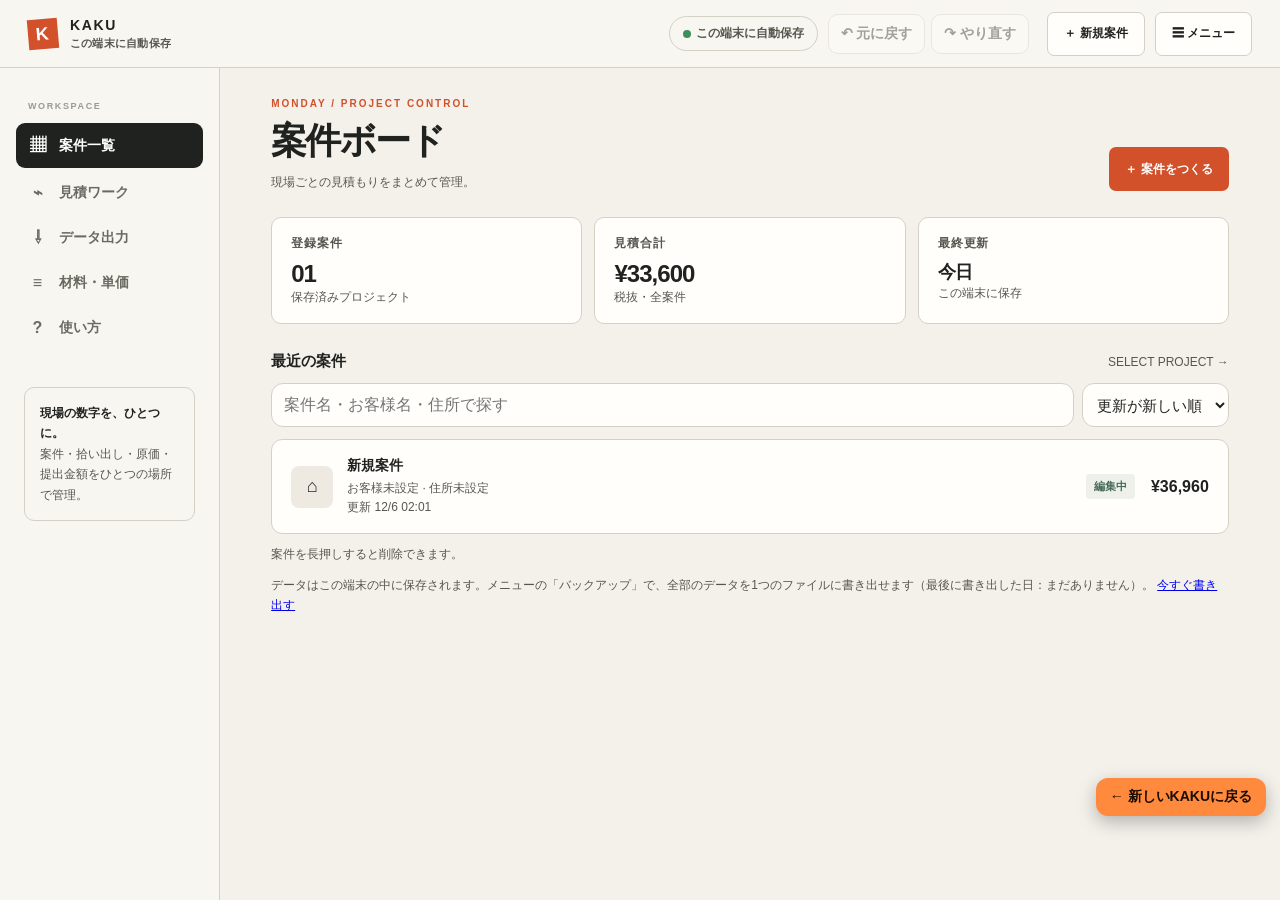
==== old/index.html @ 93e830dd "KAKU 2.0：見た目と使い方を作り直し（①現場→②部屋→③工事→④確認→⑤書類） - ダーク／ライト表示、ホーム（数字カード・最近の案件・最近の動き） - 部屋の寸法から数量を自動計算、材料はロス" ====
<!doctype html>
<html lang="ja"><head><base href="../"><meta charset="utf-8"><meta name="viewport" content="width=device-width,initial-scale=1,maximum-scale=1,user-scalable=no,viewport-fit=cover"><meta name="theme-color" content="#f4f1eb"><title>KAKU | 建築見積ワークスペース</title>
<style>
:root{--paper:#f4f1eb;--white:#fffefa;--ink:#20221f;--muted:#77796f;--line:#dfddd5;--orange:#e65c32;--orange2:#fff0e9;--green:#496b58;--shadow:0 12px 34px #25251c0d}*{box-sizing:border-box}body{margin:0;background:var(--paper);color:var(--ink);font-family:-apple-system,BlinkMacSystemFont,"Hiragino Kaku Gothic ProN",Meiryo,sans-serif;font-size:14px}button,input,select{font:inherit}button{cursor:pointer}.app{max-width:1440px;margin:auto;min-height:100vh}.top{height:68px;padding:0 28px;display:flex;align-items:center;justify-content:space-between;border-bottom:1px solid var(--line);background:#f8f6f1;position:sticky;top:0;z-index:5}.brand{display:flex;align-items:center;gap:12px;font-weight:850;letter-spacing:.12em}.mark{width:30px;height:30px;background:var(--orange);color:white;display:grid;place-items:center;font-size:18px;font-weight:900;transform:rotate(-5deg)}.brand small{display:block;color:var(--muted);font-size:9px;letter-spacing:.18em;font-weight:600;margin-top:3px}.topright{display:flex;align-items:center;gap:10px}.pill{border:1px solid var(--line);border-radius:30px;padding:8px 13px;color:var(--muted);font-size:11px}.layout{display:grid;grid-template-columns:220px minmax(0,1fr);min-height:calc(100vh - 68px)}aside{border-right:1px solid var(--line);padding:28px 16px;background:#f8f6f1}.sidecap{font-size:9px;letter-spacing:.18em;color:#9a9b91;font-weight:800;padding:0 12px;margin:5px 0 12px}.nav{display:flex;align-items:center;gap:12px;padding:12px;border-radius:9px;color:#696b63;margin:3px 0;font-weight:650}.nav.active{background:var(--ink);color:#fff}.nav .ico{font-size:16px;width:19px;text-align:center}.aside-note{margin:38px 8px 0;padding:15px;border:1px solid var(--line);border-radius:10px;color:var(--muted);font-size:11px;line-height:1.7}.aside-note b{color:var(--ink)}main{padding:30px clamp(18px,4vw,54px) 80px;min-width:0}.eyebrow{font-size:10px;letter-spacing:.2em;color:var(--orange);font-weight:850}.headline{display:flex;justify-content:space-between;align-items:flex-end;gap:18px;margin:8px 0 26px}.headline h1{font-size:clamp(25px,3vw,36px);letter-spacing:-.05em;margin:0;font-weight:850}.sub{color:var(--muted);font-size:12px;margin-top:8px}.btn{border:0;border-radius:7px;padding:11px 16px;background:var(--ink);color:white;font-weight:750;font-size:12px}.btn.orange{background:var(--orange)}.btn.light{background:var(--white);color:var(--ink);border:1px solid var(--line)}.btn.ghost{background:transparent;color:var(--muted);padding:8px}.stats{display:grid;grid-template-columns:repeat(3,1fr);gap:12px;margin-bottom:25px}.stat{background:var(--white);border:1px solid var(--line);border-radius:10px;padding:17px 19px}.stat label{display:block;color:var(--muted);font-size:10px;font-weight:700;letter-spacing:.08em}.stat strong{display:block;font-size:24px;margin-top:8px;letter-spacing:-.04em}.stat small{color:var(--muted);font-size:10px}.sectionhead{display:flex;justify-content:space-between;align-items:center;margin:28px 0 12px}.sectionhead h2{font-size:15px;margin:0;font-weight:850}.project{background:var(--white);border:1px solid var(--line);border-radius:11px;padding:17px 19px;display:flex;align-items:center;justify-content:space-between;gap:15px;margin-bottom:9px;cursor:pointer;transition:.15s}.project:hover{border-color:#b9b4a9;transform:translateY(-1px)}.project-left{display:flex;align-items:center;gap:14px;min-width:0}.project-icon{width:42px;height:42px;border-radius:8px;background:#eeeae1;display:grid;place-items:center;font-size:18px}.project h3{font-size:14px;margin:0 0 5px}.project p{margin:0;color:var(--muted);font-size:11px}.money{font-weight:850;font-size:16px;white-space:nowrap}.tag{font-size:9px;background:#edf1e9;color:var(--green);padding:5px 8px;border-radius:4px;font-weight:800}.workspace{display:none}.workspace.show{display:block}.dash.hide{display:none}.back{border:0;background:none;padding:0;color:var(--muted);font-size:11px;font-weight:700;margin-bottom:18px}.workhead{display:flex;justify-content:space-between;align-items:flex-start;gap:15px;margin-bottom:22px}.workhead h1{font-size:27px;margin:5px 0}.tabs{display:flex;gap:5px;border-bottom:1px solid var(--line);margin-bottom:20px;overflow:auto}.tab{border:0;background:none;padding:12px 17px;color:var(--muted);font-size:12px;font-weight:750;white-space:nowrap;border-bottom:2px solid transparent}.tab.on{color:var(--orange);border-color:var(--orange)}.panel{display:none}.panel.on{display:block}.two{display:grid;grid-template-columns:minmax(0,1.5fr) minmax(250px,.8fr);gap:15px;align-items:start}.card{background:var(--white);border:1px solid var(--line);border-radius:10px;padding:18px;margin-bottom:13px}.card h3{font-size:13px;margin:0 0 15px}.fieldgrid{display:grid;grid-template-columns:repeat(2,1fr);gap:12px}.field label{display:block;font-size:10px;color:var(--muted);margin-bottom:6px;font-weight:700}.field input,.field select,.cellinput{width:100%;border:1px solid var(--line);border-radius:6px;background:#fff;padding:10px;color:var(--ink);outline:none}.field input:focus,.cellinput:focus{border-color:var(--orange)}.room{border:1px solid var(--line);border-radius:8px;padding:13px;margin-bottom:9px}.roomtop{display:flex;justify-content:space-between;align-items:center;margin-bottom:10px}.roomtop b{font-size:12px}.roomfields{display:grid;grid-template-columns:repeat(4,1fr);gap:8px}.roomfields label{font-size:9px;color:var(--muted)}.roomfields input{width:100%;margin-top:5px;border:1px solid var(--line);border-radius:5px;padding:8px}.mini{font-size:10px;color:var(--muted)}.totalbox{background:var(--ink);color:white;border-radius:10px;padding:20px;position:sticky;top:88px}.totalbox label{color:#b9bbb2;font-size:10px}.totalbox strong{display:block;font-size:29px;letter-spacing:-.04em;margin:7px 0 14px}.totalrow{display:flex;justify-content:space-between;border-top:1px solid #ffffff25;padding:10px 0;font-size:11px;color:#d4d5ce}.totalrow b{color:white}.line-table{width:100%;border-collapse:collapse;font-size:11px}.line-table th{text-align:left;color:var(--muted);font-size:9px;padding:9px 6px;border-bottom:1px solid var(--line)}.line-table td{padding:7px 5px;border-bottom:1px solid #eeece6}.line-table input{min-width:0;width:100%;border:1px solid transparent;background:transparent;padding:7px 5px;border-radius:4px}.line-table input:focus{background:white;border-color:var(--orange);outline:none}.line-table .num{width:70px;text-align:right}.line-table .desc{min-width:110px}.line-table .amount{text-align:right;font-weight:800;white-space:nowrap}.filezone{border:1px dashed #c8c4b9;border-radius:10px;padding:35px 20px;text-align:center;background:#faf9f5}.filezone b{display:block;margin:10px 0 5px}.filezone p{color:var(--muted);font-size:11px}.preview{max-height:440px;overflow:auto;margin-top:14px;background:#e9e6de;border-radius:8px;text-align:center;padding:10px}.preview img{max-width:100%;height:auto}.preview iframe{width:100%;height:420px;border:0}.footnote{font-size:10px;color:var(--muted);line-height:1.7}.hide{display:none!important}.toast{position:fixed;bottom:22px;left:50%;transform:translateX(-50%);background:#20221f;color:white;padding:11px 18px;border-radius:30px;font-size:11px;z-index:10;opacity:0;pointer-events:none;transition:.2s}.toast.show{opacity:1}.mobilebar{display:none}
@media(max-width:760px),(max-height:500px) and (orientation:landscape){.top{height:58px;padding:0 16px}.topright .pill{display:none}.layout{display:block}aside{display:none}main{padding:23px 15px 90px}.headline{align-items:flex-start}.headline .btn{padding:10px}.stats{gap:7px}.stat{padding:12px}.stat strong{font-size:18px}.stat label{font-size:9px}.two{grid-template-columns:1fr}.totalbox{position:static;order:-1}.fieldgrid{grid-template-columns:1fr 1fr}.roomfields{grid-template-columns:repeat(2,1fr)}.project{padding:13px}.money{font-size:13px}.mobilebar{display:flex;position:fixed;bottom:0;left:0;right:0;background:#f8f6f1;border-top:1px solid var(--line);justify-content:space-around;padding:9px 5px calc(9px + env(safe-area-inset-bottom));z-index:6}.mobilebar button{border:0;background:none;color:var(--muted);font-size:9px;display:grid;gap:4px;justify-items:center}.mobilebar span{font-size:17px}.workhead{display:block}.workhead .actions{margin-top:12px}.line-table{min-width:550px}.tablewrap{overflow:auto}.headline h1{font-size:27px}}
</style>
<link rel="manifest" href="./manifest.json">
<link rel="icon" type="image/png" sizes="192x192" href="./icon-192.png">
<link rel="apple-touch-icon" sizes="192x192" href="./icon-192.png">
<meta name="apple-mobile-web-app-capable" content="yes">
<meta name="apple-mobile-web-app-status-bar-style" content="default">
<meta name="apple-mobile-web-app-title" content="KAKU">
<style id="kaku-web">
/* GitHub Pages / PWA additions */
.top{padding-top:env(safe-area-inset-top);height:calc(68px + env(safe-area-inset-top))}
@media(max-width:760px),(max-height:500px) and (orientation:landscape){.top{height:calc(58px + env(safe-area-inset-top))}.toast{bottom:calc(80px + env(safe-area-inset-bottom))}}
.pv{position:fixed;inset:0;z-index:50;background:#20221fcc;display:none;flex-direction:column;padding:env(safe-area-inset-top) 0 env(safe-area-inset-bottom)}
.pv.show{display:flex}
.pvbar{display:flex;align-items:center;gap:8px;padding:10px 14px;background:#f8f6f1;border-bottom:1px solid var(--line)}
.pvbar b{flex:1;min-width:0;font-size:12px;overflow:hidden;text-overflow:ellipsis;white-space:nowrap}
.pvbody{flex:1;overflow:auto;-webkit-overflow-scrolling:touch;padding:14px}
.pvpage{margin:0 auto;overflow:hidden;background:#fff;box-shadow:0 8px 30px #0006;border-radius:3px}
.pvpage iframe{display:block;border:0;background:#fff;transform-origin:0 0}
.pvnote{font-size:10px;color:var(--muted);padding:0 14px 8px;background:#f8f6f1}
.tagplan{display:inline-block;background:var(--orange2);color:var(--orange);border-radius:20px;padding:1px 8px;font-size:9px;font-weight:700}
.room.fromplan{border-left:5px solid var(--rc,#e65c32)}
.roomwork{margin-top:10px;border-top:1px dashed var(--line);padding-top:8px}.roomwork summary{cursor:pointer;display:flex;gap:8px;align-items:baseline;flex-wrap:wrap;font-size:12px;list-style:none}.roomwork summary::before{content:"▸";color:var(--muted)}.roomwork[open] summary::before{content:"▾"}
.worksum{color:var(--muted);font-size:10px}
.workgrid{display:grid;grid-template-columns:repeat(3,1fr);gap:8px;margin-top:10px}.workgrid label,.wform label,.hgrid label{font-size:9px;color:var(--muted);display:flex;flex-direction:column;gap:4px}
.workgrid select,.wform select,.wrow select,.hgrid select{width:100%;min-width:0;border:1px solid var(--line);border-radius:5px;padding:8px 6px;background:#fff;font-size:12px;color:var(--ink)}
.workgrid input,.wform input,.hgrid input,.wrow input,.hrow1 input{border:1px solid var(--line);border-radius:5px;padding:8px;background:#fff}
@media(max-width:760px),(max-height:500px) and (orientation:landscape){.workgrid{grid-template-columns:1fr 1fr}}
.modes{display:flex;gap:4px;background:#ebe8e0;border-radius:9px;padding:4px}.mode{flex:1;border:0;background:transparent;padding:9px 4px;border-radius:7px;font-weight:750;font-size:12px;color:var(--muted)}.mode.on{background:var(--white);color:var(--ink);box-shadow:0 1px 4px #0002}
.pickhint{margin:0}
.panel2{display:flex;flex-direction:column;gap:8px}
.chips{display:flex;flex-wrap:wrap;gap:6px;align-items:center}.chip{border:1px solid var(--line);border-left:5px solid var(--rc);background:var(--white);border-radius:7px;padding:6px 9px;font-size:12px;font-weight:700;display:flex;flex-direction:column;align-items:flex-start}.chip small{font-weight:500;color:var(--muted);font-size:9px}
.wform{display:grid;grid-template-columns:1fr 90px;gap:8px}
.wlist{display:flex;flex-direction:column;gap:6px}.wrow{display:grid;grid-template-columns:1fr auto 64px auto auto;gap:6px;align-items:center;font-size:11px}
.hatsu .hrow{border:1px solid var(--line);border-left:5px solid #3d6fb6;border-radius:8px;padding:10px;margin-bottom:8px;display:flex;flex-direction:column;gap:8px}
.hrow1{display:flex;gap:8px}.hrow1 input{flex:1;font-weight:700}
.hgrid{display:grid;grid-template-columns:repeat(4,1fr);gap:8px}@media(max-width:760px),(max-height:500px) and (orientation:landscape){.hgrid{grid-template-columns:1fr 1fr}}
.workgrid label,.wform label,.hgrid label{min-width:0}.workgrid input,.wform input,.hgrid input,.hgrid select,.workgrid select{width:100%;min-width:0;box-sizing:border-box}
.hwhere{font-size:9px;color:var(--muted);display:flex;flex-direction:column;gap:4px}.hwhere select{border:1px solid var(--line);border-radius:5px;padding:8px 6px;background:#fff;font-size:12px}.hroomnote{background:var(--orange2);border-radius:6px;padding:7px 9px;color:var(--ink)}
.roomcut{display:flex;gap:10px;align-items:center;flex-wrap:wrap;margin-top:10px}.roomcut .mini{flex:1;min-width:180px}
.hchk{display:flex;gap:16px;font-size:12px}.hchk input{width:auto;margin-right:4px}
#planSvg.m-wall .pfaces polygon,#planSvg.m-cut .pfaces polygon,#planSvg.m-measure .pfaces polygon{cursor:crosshair}
.pwall{fill:none;stroke:#d92d20;stroke-width:4px;vector-effect:non-scaling-stroke;stroke-linecap:round}
.pwsel{fill:none;stroke:#ff8a00;stroke-width:6px;vector-effect:non-scaling-stroke;stroke-linecap:round}
.pcut{fill:#3d6fb622;stroke:#3d6fb6;stroke-width:2.5px;stroke-dasharray:6 4;vector-effect:non-scaling-stroke}
.pcutl{fill:#2b4f86;font-weight:800;text-anchor:middle;dominant-baseline:central;paint-order:stroke;stroke:#fff;stroke-width:.25em;pointer-events:none}
.pmeas{stroke:#20221f;stroke-width:2px;stroke-dasharray:4 3;vector-effect:non-scaling-stroke}
.pmeasl{fill:#20221f;font-weight:800;text-anchor:middle;paint-order:stroke;stroke:#fff;stroke-width:.3em;pointer-events:none}
.ktotal{position:fixed;left:50%;transform:translateX(-50%);bottom:calc(16px + env(safe-area-inset-bottom));z-index:7;display:none;align-items:baseline;gap:10px;flex-wrap:wrap;justify-content:center;border:0;background:var(--ink);color:#fff;border-radius:14px;padding:10px 18px;box-shadow:0 8px 24px #0004;width:min(560px,calc(100% - 24px));font:inherit;text-align:left}
.ktotal.show{display:flex}.ktotal .kt-l{font-size:10px;letter-spacing:.08em;color:#ffffffb0}.ktotal>b{font-size:20px;letter-spacing:-.02em}.ktotal .kt-s{font-size:10px;color:#ffffffb0;margin-left:auto}.ktotal .kt-s b{color:#fff;font-weight:700}
body.has-ktotal main{padding-bottom:150px}
@media(max-width:760px),(max-height:500px) and (orientation:landscape){.ktotal{bottom:calc(62px + env(safe-area-inset-bottom));border-radius:12px;padding:9px 14px}.ktotal>b{font-size:18px}body.has-ktotal .toast{bottom:calc(132px + env(safe-area-inset-bottom))}body.has-ktotal main{padding-bottom:170px}}
.menubtn{white-space:nowrap}
.sheet{position:fixed;inset:0;z-index:60;background:#20221f99;display:none;align-items:flex-end;justify-content:center}.sheet.show{display:flex}
.sheetbox{background:var(--paper);width:min(720px,100%);max-height:92vh;border-radius:16px 16px 0 0;display:flex;flex-direction:column;padding-bottom:env(safe-area-inset-bottom)}
@media(min-width:761px){.sheet{align-items:center}.sheetbox{border-radius:14px;max-height:86vh}}
.sheethead{display:flex;align-items:center;justify-content:space-between;padding:14px 16px;border-bottom:1px solid var(--line)}.sheethead b{font-size:15px}
.sheetbody{overflow:auto;-webkit-overflow-scrolling:touch;padding:14px 16px 24px;overscroll-behavior:contain}
body.sheet-open{overflow:hidden}
.menulist{display:flex;flex-direction:column;gap:8px}.menuitem{text-align:left;border:1px solid var(--line);background:var(--white);border-radius:10px;padding:14px;display:flex;flex-direction:column;gap:4px;font:inherit;color:var(--ink)}.menuitem b{font-size:14px}.menuitem span{font-size:11px;color:var(--muted)}
.libtools{display:flex;gap:10px;align-items:center;margin-bottom:8px}.libtools input[type=search]{flex:1;border:1px solid var(--line);border-radius:8px;padding:10px;background:#fff}.libun{font-size:11px;white-space:nowrap;display:flex;align-items:center;gap:4px}.libun input{width:auto}
.libchips{display:flex;gap:6px;overflow-x:auto;padding-bottom:8px;-webkit-overflow-scrolling:touch}.libchip{flex:none;border:1px solid var(--line);background:var(--white);border-radius:20px;padding:7px 12px;font-size:11px;font-weight:700;color:var(--muted)}.libchip.on{background:var(--ink);color:#fff;border-color:var(--ink)}
.liblist{display:flex;flex-direction:column;border-top:1px solid var(--line)}
.librow{display:grid;grid-template-columns:1fr auto auto;gap:10px;align-items:center;padding:10px 2px;border-bottom:1px solid var(--line)}
.libname{display:flex;flex-direction:column;gap:2px;min-width:0}.libname b{font-size:13px}.libname small{font-size:10px;color:var(--muted)}.libname .libmine{color:var(--orange)}
.libprice{display:flex;align-items:center;gap:4px}.libprice input{width:92px;text-align:right;border:1px solid var(--line);border-radius:6px;padding:8px;background:#fff}.libprice span{font-size:10px;color:var(--muted);white-space:nowrap}
.libadd{padding:8px 12px}
.libnew{margin-top:14px;border:1px solid var(--line);border-radius:10px;padding:12px;background:var(--white)}.libnew summary{font-weight:750;cursor:pointer}
.libform{display:grid;grid-template-columns:1fr 1fr;gap:8px;margin-top:10px}.libform label{font-size:9px;color:var(--muted);display:flex;flex-direction:column;gap:4px;min-width:0}.libform input,.libform select{border:1px solid var(--line);border-radius:6px;padding:9px;background:#fff;font-size:13px;width:100%;box-sizing:border-box}.libform .btn{grid-column:1/-1}
.helplist{display:flex;flex-direction:column;gap:8px}.helpsec{border:1px solid var(--line);border-radius:10px;background:var(--white);padding:12px 14px}.helpsec summary{font-weight:800;cursor:pointer}.helpsec p{font-size:12px;line-height:1.75;margin:8px 0 0}
.itembtns{gap:8px;flex-wrap:wrap}
tr.pick td:first-child{border-left:3px solid var(--green)}
.topright .btn{white-space:nowrap}
@media(max-width:760px),(max-height:500px) and (orientation:landscape){.menubtn{padding:9px 12px;font-size:15px}.menubtn .mtxt{display:none}.topright .btn:not(.menubtn){padding:9px 10px}.topright{gap:6px}}
.ktstart{display:flex;gap:10px;align-items:center;flex-wrap:wrap;margin-top:10px;text-align:left}.ktstart .mini{flex:1;min-width:160px}
.ktview{background:#fff}
#ktSvg image{pointer-events:none}
.ktdone{fill:#3d6fb633;stroke:#2b4f86;stroke-width:2.5px;vector-effect:non-scaling-stroke}
.ktcur{fill:none;stroke:#e65c32;stroke-width:3px;vector-effect:non-scaling-stroke;stroke-linejoin:round}
.ktdot{fill:#e65c32;stroke:#fff;stroke-width:2px;vector-effect:non-scaling-stroke}.ktdot.first{fill:#fff;stroke:#e65c32;stroke-width:3px}.ktdot.sc,.ktdot.ms{fill:#20221f}
.ktline{stroke:#20221f;stroke-width:3px;stroke-dasharray:6 4;vector-effect:non-scaling-stroke}
.ktlab{fill:#2b4f86;font-weight:800;text-anchor:middle;dominant-baseline:central;paint-order:stroke;stroke:#fff;stroke-width:.3em;pointer-events:none}
.ktpanel{display:flex;gap:8px;align-items:center;flex-wrap:wrap}.ktpanel b{font-size:13px}.ktlen{font-size:10px;color:var(--muted);display:flex;flex-direction:column;gap:4px}.ktlen input{width:130px;border:1px solid var(--line);border-radius:6px;padding:9px;background:#fff}
.ktname{flex:1;min-width:150px;border:1px solid var(--line);border-radius:6px;padding:10px;background:#fff}
.ktchk{font-size:12px;display:flex;align-items:center;gap:4px;margin-left:auto}.ktchk input{width:auto}
.ktlist{display:flex;flex-direction:column;gap:6px}.ktrow{display:flex;gap:10px;align-items:center;border:1px solid var(--line);border-left:5px solid #2b4f86;border-radius:8px;padding:8px 10px;background:var(--white)}.ktrow span{flex:1;font-size:11px;color:var(--muted)}
.ktclosed{margin-top:12px}
.btn:disabled{opacity:.45}
.ke .kelays{border:1px solid var(--line);border-radius:8px;padding:8px 10px;background:var(--white)}.ke .kelays summary{font-weight:750;font-size:12px;cursor:pointer}
.wlayer{display:grid;grid-template-columns:auto 1fr auto;gap:6px;align-items:center;margin:4px 0 0 14px;font-size:12px}.wlayer select{border:1px solid var(--line);border-radius:6px;padding:8px;background:#fff;font-size:13px;min-width:0}.wlk{color:var(--muted);font-size:11px;white-space:nowrap}.wladd{font-size:12px;margin:2px 0 6px 14px;align-self:flex-start}.wlayers{display:flex;flex-direction:column;margin-top:8px}
.project{-webkit-touch-callout:none;-webkit-user-select:none;user-select:none;transition:transform .15s,box-shadow .15s}.project.pressing{transform:scale(.97);box-shadow:0 0 0 2px #e65c32 inset}
.libspecial{display:grid;grid-template-columns:1fr auto;gap:10px;align-items:center;padding:12px;margin:0 0 8px;border:1px solid var(--line);border-left:4px solid #e65c32;border-radius:8px;background:#fff}
.seg2{display:grid;grid-template-columns:1fr 1fr;border:1px solid var(--line);border-radius:8px;overflow:hidden}.seg2 button{border:0;background:#fff;padding:10px 6px;font-size:13px;font-weight:700;color:var(--muted);min-height:42px}.seg2 button.on{background:var(--ink,#20221f);color:#fff}
.kpform{display:flex;flex-direction:column;gap:8px}.kpform label{font-size:10px;color:var(--muted);display:flex;flex-direction:column;gap:4px}.kpform select,.kpform input{border:1px solid var(--line);border-radius:6px;padding:10px;background:#fff;font-size:15px;min-width:0}
.kpnum{display:grid;grid-template-columns:1fr 1fr;gap:8px}.kpn{color:#e65c32}
.kprow{display:grid;grid-template-columns:14px 1fr auto auto;gap:8px;align-items:center;padding:7px 0;border-top:1px solid var(--line)}.kprow b{font-size:13px}.kprow .mini{display:block}.kpsw{width:14px;height:14px;border-radius:50%}.kpcount{font-size:15px}
.kproom{border-top:1px dashed var(--line);margin-top:12px;padding-top:10px;display:flex;flex-direction:column;gap:8px}.kph{font-size:13px}
.kpsvg{width:100%;max-height:220px;background:#fbfaf7;border:1px solid var(--line);border-radius:8px}.kpshape polygon{fill:#fff;stroke:#20221f;stroke-width:2px;vector-effect:non-scaling-stroke}
.kfg{fill:none;stroke:#8f918a;stroke-width:.8px;vector-effect:non-scaling-stroke;pointer-events:none}.kfx{fill:rgba(61,111,182,.07);stroke:#3d6fb6;stroke-width:1.2px;stroke-dasharray:4 3;vector-effect:non-scaling-stroke}.kfx.kf-toilet{stroke:#e65c32;fill:rgba(230,92,50,.08)}.kfx.kf-counter,.kfx.kf-sink{stroke:#2f7d6d;fill:rgba(47,125,109,.08)}.kfx.v{stroke-dasharray:2 2}.pgrid{fill:none;stroke:#3d8f6a;stroke-width:.9px;stroke-dasharray:14 4 2 4;vector-effect:non-scaling-stroke;pointer-events:none}.gridbtn{font-size:13px;padding:0 12px}.gridbtn.on{background:#3d8f6a;color:#fff;border-color:#3d8f6a}.pdash{fill:none;stroke:#6d7a8a;stroke-width:.9px;stroke-dasharray:6 4;vector-effect:non-scaling-stroke;pointer-events:none}.kfgd{stroke-dasharray:5 4}.menuver{margin:14px 4px 0;font-size:12px;color:#8a8c84;text-align:center}.kfnote{background:#fff4e6;border:1px solid #f0c48a;border-radius:10px;padding:10px 12px;margin:0 0 10px;font-size:13px;line-height:1.6;color:#7a4a12}.kfx.kf-unknown{stroke:#8a8c84;fill:rgba(138,140,132,.12);stroke-dasharray:3 2}.kfq{fill:#5b6470;font-weight:800;text-anchor:middle;pointer-events:none}.kfx.on{stroke-width:3px;stroke-dasharray:none;fill:rgba(230,92,50,.18)}.kfback{stroke:#20221f;stroke-width:3px;vector-effect:non-scaling-stroke;fill:none}.kfdotsel{fill:none;stroke:#20221f;stroke-width:2.5px;vector-effect:non-scaling-stroke}.kftool{margin:0 0 10px}.kfsel{border:1px solid var(--line,#ddd);border-radius:12px;padding:10px;margin:8px 0;display:grid;gap:8px}.kfsel label{display:grid;gap:4px;font-size:13px}
.kpdrag{cursor:grab;touch-action:none}.kpdrag.drag{opacity:.75}.kpdrag.grp{opacity:.85;filter:drop-shadow(0 0 2px #e65c32)}.kpdrag.one{filter:drop-shadow(0 0 3px #1f6feb)}.kpselring{fill:rgba(230,92,50,.14);stroke:#e65c32;stroke-width:2px;vector-effect:non-scaling-stroke;stroke-dasharray:4 3}.seg3{grid-template-columns:1fr 1fr 1fr}.seg3 button{font-size:12.5px;padding-left:3px;padding-right:3px}.kpdot{stroke:#fff;stroke-width:1.5px;vector-effect:non-scaling-stroke}.kpsym circle,.kpsym rect,.kpsym path{stroke-width:1.6px;vector-effect:non-scaling-stroke}.kpsym text{font-family:system-ui,sans-serif;pointer-events:none}.kpsym.kpnew{opacity:.75}.kpnew{fill:#fff;stroke:#e65c32;stroke-width:2.5px;vector-effect:non-scaling-stroke}
.rparts{display:flex;flex-direction:column;gap:6px;margin-top:8px}.rpart{display:grid;grid-template-columns:96px 1fr auto 1fr auto auto;gap:6px;align-items:center;font-size:12px}.rpart input,.rpart select{border:1px solid var(--line);border-radius:6px;padding:9px 6px;font-size:15px;min-width:0;background:#fff}.rpa{font-weight:700;white-space:nowrap}.rpadd{align-self:flex-start;font-size:12px}
.rtotal{border:1px solid var(--line);border-radius:10px;padding:12px 14px;margin:0 0 12px;background:#fff}.rtsum{display:flex;align-items:baseline;gap:10px;flex-wrap:wrap}.rtarea{font-size:24px}.rtlist{margin-top:6px;line-height:1.9}.rtlist i{font-style:normal;margin:0 6px;color:var(--muted)}
@media(max-width:520px){.rpart{grid-template-columns:92px 1fr auto 1fr 32px}.rpart .rpa{grid-column:1/5;grid-row:2;text-align:right;margin-top:-2px}.rpart button{grid-column:5;grid-row:1}}
.kelay{display:grid;grid-template-columns:1fr auto 130px;gap:8px;align-items:center;padding:6px 0;border-top:1px solid var(--line)}.kelname{font-size:12px;font-weight:700;word-break:break-all}.kelay select,.kemap,.kewire select,.kewire input{border:1px solid var(--line);border-radius:6px;padding:7px;background:#fff;font-size:12px;min-width:0}
.keplan{background:#fff;border:1px solid var(--line);border-radius:8px;overflow:auto;max-height:50vh}.keplan svg{display:block;width:100%}
.kearch{fill:none;stroke:#b9b7ae;stroke-width:1px;vector-effect:non-scaling-stroke}.kewires{fill:none;stroke:#3d6fb6;stroke-width:1.5px;vector-effect:non-scaling-stroke}
.kemk{fill:none;stroke-width:2px;vector-effect:non-scaling-stroke}.kemk.hl{stroke-width:5px;fill:#ffd60055}.keleg{fill:none;stroke:#999;stroke-dasharray:3 3;stroke-width:1.5px;vector-effect:non-scaling-stroke}
.keh{margin:12px 0 6px;font-size:13px}
.ketypes{display:flex;flex-direction:column;gap:6px}.ketype{display:grid;grid-template-columns:52px 1fr auto;grid-template-areas:"ic nm ct" "ic sel sel";gap:4px 10px;align-items:center;border:1px solid var(--line);border-radius:8px;padding:8px;background:var(--white)}
.keshow{grid-area:ic;border:1px solid var(--line);border-radius:6px;background:#fff;padding:3px;width:52px;height:52px}.keicon{width:100%;height:100%;fill:none;stroke:#20221f;stroke-width:1.6px;vector-effect:non-scaling-stroke}.keicon .fill{fill:#20221f}
.kename{grid-area:nm;display:flex;flex-direction:column;gap:2px;min-width:0}.kename b{font-size:12px}.kecount{grid-area:ct;font-size:20px;font-weight:850}.ketype .kemap{grid-area:sel;width:100%}
.kewire{display:flex;gap:10px;align-items:center;flex-wrap:wrap}.kewire b{font-size:18px}.kewire label{font-size:9px;color:var(--muted);display:flex;flex-direction:column;gap:3px}.kewire input{width:70px}
#printRoot{display:none}
.pick{display:flex;flex-direction:column;gap:10px;width:100%}
.pickbar{display:flex;align-items:center;gap:10px;flex-wrap:wrap}.pickbar b{font-size:13px}.pickbar span{color:var(--muted);font-size:11px}
.pickwrap{position:relative}.hintrow{display:flex;gap:10px;align-items:center}.hintrow .pickhint{flex:1}.pickzoom{display:flex;gap:6px;flex:none}.pickzoom .btn{padding:8px 14px;font-size:17px;line-height:1;box-shadow:0 2px 8px #0002}.pickzoom .btn:disabled{opacity:.4}
.pickview{overflow:auto;-webkit-overflow-scrolling:touch;overscroll-behavior:contain;background:#fff;border:1px solid var(--line);border-radius:8px;touch-action:pan-x pan-y}
.pickview svg{display:block;min-width:100%}
.plines{fill:none;stroke:#3b3d37;stroke-width:1;vector-effect:non-scaling-stroke}
.pfaces polygon{fill:#e65c3214;stroke:none;cursor:pointer}.pfaces polygon.on{fill:#e65c3270}
.plabels text{text-anchor:middle;dominant-baseline:central;fill:#20221f;font-weight:700;pointer-events:none;paint-order:stroke;stroke:#fff;stroke-width:.25em;stroke-linejoin:round}
.pickbtns{display:flex;gap:8px;flex-wrap:wrap}
.preview.haspick{max-height:none;text-align:left;background:transparent;padding:0}
.line-table input.desc{min-width:150px;font-weight:650}.line-table input.unit{width:52px}.line-table tr.extra input,.line-table tr.pick input:not([disabled]){border-color:var(--line);background:var(--white)}
@media print{body>*:not(#printRoot){display:none!important}#printRoot{display:block!important}body{background:#fff}}
</style>
<style id="kaku-theme">html[data-theme=dark] .top{background:#1b2331!important}html[data-theme=dark] aside{background:#1b2331!important}html[data-theme=dark] .sidecap{color:#98a3b3!important}html[data-theme=dark] .nav{color:#98a3b3!important}html[data-theme=dark] .project:hover{border-color:#2a3446!important}html[data-theme=dark] .project-icon{background:#1b2331!important}html[data-theme=dark] .tag{background:#1b2331!important}html[data-theme=dark] .field input,html[data-theme=dark] .field select,html[data-theme=dark] .cellinput{background:#151b27!important}html[data-theme=dark] .totalrow{border-top:1px solid rgba(42,52,70,0.145)!important}html[data-theme=dark] .line-table td{border-bottom:1px solid #2a3446!important}html[data-theme=dark] .line-table input:focus{background:#151b27!important}html[data-theme=dark] .filezone{border:1px dashed #2a3446!important;background:#151b27!important}html[data-theme=dark] .preview{background:#1b2331!important}html[data-theme=dark] .toast{background:#070a10!important}@media(max-width:760px),(max-height:500px) and (orientation:landscape){html[data-theme=dark] .mobilebar{background:#1b2331!important}}html[data-theme=dark] .pv{background:rgba(7,10,16,0.8)!important}html[data-theme=dark] .pvbar{background:#1b2331!important}html[data-theme=dark] .pvpage{background:#151b27!important}html[data-theme=dark] .pvpage iframe{background:#151b27!important}html[data-theme=dark] .pvnote{background:#1b2331!important}html[data-theme=dark] .room.fromplan{border-left:5px solid var(--rc,#2f7ff5)!important}html[data-theme=dark] .workgrid select,html[data-theme=dark] .wform select,html[data-theme=dark] .wrow select,html[data-theme=dark] .hgrid select{background:#151b27!important}html[data-theme=dark] .workgrid input,html[data-theme=dark] .wform input,html[data-theme=dark] .hgrid input,html[data-theme=dark] .wrow input,html[data-theme=dark] .hrow1 input{background:#151b27!important}html[data-theme=dark] .modes{background:#1b2331!important}html[data-theme=dark] .hwhere select{background:#151b27!important}html[data-theme=dark] .pcutl{stroke:#2a3446!important}html[data-theme=dark] .pmeas{stroke:#8d9bb2!important}html[data-theme=dark] .pmeasl{fill:#070a10!important;stroke:#2a3446!important}html[data-theme=dark] .sheet{background:rgba(7,10,16,0.6)!important}html[data-theme=dark] .libtools input[type=search]{background:#151b27!important}html[data-theme=dark] .libprice input{background:#151b27!important}html[data-theme=dark] .libform input,html[data-theme=dark] .libform select{background:#151b27!important}html[data-theme=dark] .ktview{background:#151b27!important}html[data-theme=dark] .ktcur{stroke:#2f7ff5!important}html[data-theme=dark] .ktdot{fill:#2f7ff5!important;stroke:#2a3446!important}html[data-theme=dark] .ktdot.first{fill:#151b27!important;stroke:#2f7ff5!important}html[data-theme=dark] .ktdot.sc,html[data-theme=dark] .ktdot.ms{fill:#070a10!important}html[data-theme=dark] .ktline{stroke:#8d9bb2!important}html[data-theme=dark] .ktlab{stroke:#2a3446!important}html[data-theme=dark] .ktlen input{background:#151b27!important}html[data-theme=dark] .ktname{background:#151b27!important}html[data-theme=dark] .wlayer select{background:#151b27!important}html[data-theme=dark] .project.pressing{box-shadow:0 0 0 2px #2f7ff5 inset!important}html[data-theme=dark] .libspecial{border-left:4px solid #2f7ff5!important;background:#151b27!important}html[data-theme=dark] .seg2 button{background:#151b27!important}html[data-theme=dark] .seg2 button.on{background:var(--ink,#070a10)!important}html[data-theme=dark] .kpform select,html[data-theme=dark] .kpform input{background:#151b27!important}html[data-theme=dark] .kpn{color:#5c9cff!important}html[data-theme=dark] .kpsvg{background:#151b27!important}html[data-theme=dark] .kpshape polygon{fill:#151b27!important;stroke:#8d9bb2!important}html[data-theme=dark] .kfg{stroke:#556074!important}html[data-theme=dark] .kfx.kf-toilet{stroke:#2f7ff5!important;fill:rgba(47,127,245,0.08)!important}html[data-theme=dark] .pdash{stroke:#556074!important}html[data-theme=dark] .menuver{color:#98a3b3!important}html[data-theme=dark] .kfnote{background:#1b2331!important}html[data-theme=dark] .kfx.kf-unknown{stroke:#556074!important}html[data-theme=dark] .kfx.on{fill:rgba(47,127,245,0.18)!important}html[data-theme=dark] .kfback{stroke:#8d9bb2!important}html[data-theme=dark] .kfdotsel{stroke:#8d9bb2!important}html[data-theme=dark] .kfsel{border:1px solid var(--line,#2a3446)!important}html[data-theme=dark] .kpdrag.grp{filter:drop-shadow(0 0 2px #2f7ff5)!important}html[data-theme=dark] .kpselring{fill:rgba(47,127,245,0.14)!important;stroke:#2f7ff5!important}html[data-theme=dark] .kpdot{stroke:#2a3446!important}html[data-theme=dark] .kpnew{fill:#151b27!important;stroke:#2f7ff5!important}html[data-theme=dark] .rpart input,html[data-theme=dark] .rpart select{background:#151b27!important}html[data-theme=dark] .rtotal{background:#151b27!important}html[data-theme=dark] .kelay select,html[data-theme=dark] .kemap,html[data-theme=dark] .kewire select,html[data-theme=dark] .kewire input{background:#151b27!important}html[data-theme=dark] .keplan{background:#151b27!important}html[data-theme=dark] .kearch{stroke:#2a3446!important}html[data-theme=dark] .keleg{stroke:#556074!important}html[data-theme=dark] .keshow{background:#151b27!important}html[data-theme=dark] .keicon{stroke:#8d9bb2!important}html[data-theme=dark] .keicon .fill{fill:#070a10!important}html[data-theme=dark] .pickview{background:#151b27!important}html[data-theme=dark] .plines{stroke:#8d9bb2!important}html[data-theme=dark] .pfaces polygon{fill:rgba(47,127,245,0.078)!important}html[data-theme=dark] .pfaces polygon.on{fill:rgba(47,127,245,0.439)!important}html[data-theme=dark] .plabels text{fill:#070a10!important;stroke:#2a3446!important}@media print{html[data-theme=dark] body{background:#151b27!important}}
/* ---- 暗い画面の色（明るい画面の色を、暗い画面ではこの値に置き換える） ---- */
html[data-theme=dark]{--paper:#0d1119;--white:#151b27;--ink:#e7ecf4;--muted:#98a3b3;--line:#2a3446;--orange:#2f7ff5;--orange2:#16233a;--green:#5fbf8f;--shadow:0 12px 34px #0008;color-scheme:dark;background:#0d1119}
html[data-theme=dark] body{background:radial-gradient(1200px 600px at 20% -10%,#14203a 0,#0d1119 60%) fixed,#0d1119}
html[data-theme=dark] .top{background:rgba(13,17,25,.86)!important;backdrop-filter:blur(12px);-webkit-backdrop-filter:blur(12px)}
html[data-theme=dark] .mark{background:linear-gradient(135deg,#2f7ff5,#5cc8ff)!important;box-shadow:0 0 18px #2f7ff566}
html[data-theme=dark] .btn.orange{background:linear-gradient(180deg,#3b8bff,#1f6fe8)!important;border-color:#3b8bff!important;color:#fff!important;box-shadow:0 6px 18px #2f7ff540}
html[data-theme=dark] .btn.light,html[data-theme=dark] .btn.ghost{background:#1b2331!important;color:#e7ecf4!important;border-color:#2a3446!important}
html[data-theme=dark] input,html[data-theme=dark] select,html[data-theme=dark] textarea{background:#151b27!important;color:#e7ecf4!important;border-color:#2a3446!important}
html[data-theme=dark] .mode.on,html[data-theme=dark] .seg2 button.on,html[data-theme=dark] .seg3 button.on{background:#2f7ff5!important;color:#fff!important}
/* 図面：濃紺の方眼に白い線、器具は光る */
html[data-theme=dark] .pickview{background-color:#0a0e15!important;background-image:linear-gradient(#ffffff08 1px,transparent 1px),linear-gradient(90deg,#ffffff08 1px,transparent 1px);background-size:22px 22px;border-color:#2a3446!important}
html[data-theme=dark] #planSvg .plines{stroke:#d7deea!important}
html[data-theme=dark] #planSvg .pdash{stroke:#7d8aa0!important}
html[data-theme=dark] #planSvg .plabels text{fill:#e7ecf4!important}
html[data-theme=dark] #planSvg .pfaces polygon{fill-opacity:.12}
html[data-theme=dark] #planSvg .kfg{stroke:#8592a8!important}
html[data-theme=dark] #planSvg .kfx{fill:#1b2331!important;stroke:#7f8ca3!important}
html[data-theme=dark] #planSvg .kplace .kpsym{filter:drop-shadow(0 0 2.5px #ffc940cc)}
html[data-theme=dark] #planSvg .kplace text{fill:#fff}
html[data-theme=dark] .ktotal,html[data-theme=dark] .totalbox{background:linear-gradient(180deg,#1a2740,#111a2b)!important;color:#fff!important;border:1px solid #2f4366!important;box-shadow:0 10px 30px #000a,0 0 0 1px #2f7ff522 inset!important}
html[data-theme=dark] .btn{background:#26324a;color:#fff;border-color:#33425f}
html[data-theme=dark] .nav.active,html[data-theme=dark] .libchip.on{background:#2f7ff5!important;color:#fff!important}
html[data-theme=dark] .ktbtn{font-size:17px}
/* 図面で光らせる */
#planSvg .kthl .kpsym circle,#planSvg .kthl .kpsym rect{stroke:#ffb800!important;stroke-width:4px!important}
/* 図面の上の数字 */
.ktstats{display:grid;grid-template-columns:repeat(3,1fr);gap:6px;margin:8px 0}
.ktstat{background:var(--white);border:1px solid var(--line);border-radius:12px;padding:7px 9px;min-width:0}
.ktstat span{display:block;font-size:10.5px;color:var(--muted);white-space:nowrap;overflow:hidden;text-overflow:ellipsis}
.ktstat b{font-size:19px;font-variant-numeric:tabular-nums}.ktstat small{margin-left:3px;color:var(--muted)}
.ktstat:last-child{grid-column:1/-1;display:flex;align-items:baseline;gap:6px}.ktstat:last-child span{display:inline;font-size:12px;margin-right:auto}.ktstat:last-child b{font-size:18px}
@media(min-width:900px){.ktstats{grid-template-columns:repeat(3,1fr) 1.6fr}.ktstat:last-child{grid-column:auto;display:block}.ktstat:last-child span{display:block;font-size:10.5px}}
/* 器具カード */
.ktdeck{margin:8px 0 4px}.ktempty{margin:6px 2px}
.kttabs{display:flex;gap:6px;overflow-x:auto;padding-bottom:6px;-webkit-overflow-scrolling:touch}
.kttab{flex:none;border:1px solid var(--line);background:var(--white);color:var(--ink);border-radius:999px;padding:7px 12px;font-size:12.5px;font-weight:700}
.kttab.on{background:var(--orange);border-color:var(--orange);color:#fff}
.ktcards{display:flex;gap:8px;overflow-x:auto;padding:2px 2px 8px;scroll-snap-type:x mandatory;-webkit-overflow-scrolling:touch}
.ktcard{flex:none;width:118px;scroll-snap-align:start;position:relative;text-align:left;border:1px solid var(--line);background:var(--white);color:var(--ink);border-radius:14px;padding:8px 9px 9px;display:flex;flex-direction:column;gap:3px}
.ktcard.on{border-color:var(--orange);box-shadow:0 0 0 2px var(--orange)}
.ktcard .ktsym{width:100%;height:58px;background:var(--paper);border-radius:10px;padding:6px}
html[data-theme=dark] .ktcard .ktsym{background:#0a0e15;filter:drop-shadow(0 0 3px #ffc94099)}
.ktcard .ktn{position:absolute;right:12px;top:48px;background:#20221fcc;color:#fff;border-radius:999px;font-size:11px;font-weight:800;padding:1px 7px}
.ktcard b{font-size:12px;line-height:1.3;display:-webkit-box;-webkit-line-clamp:2;-webkit-box-orient:vertical;overflow:hidden}
.ktcard small{font-size:10.5px;color:var(--muted);white-space:nowrap;overflow:hidden;text-overflow:ellipsis}
/* 詳細 */
.ktsheet{position:relative;background:var(--white);border:1px solid var(--line);border-radius:16px;padding:14px 14px 12px;margin:6px 0 10px;box-shadow:var(--shadow)}
.ktsheet h4{margin:6px 0 2px;font-size:16px}.ktspec{margin:0 0 8px;color:var(--muted);font-size:12.5px}
.ktbig{height:90px;background:var(--paper);border-radius:12px;display:grid;place-items:center}.ktbig svg{height:76px;width:76px}
html[data-theme=dark] .ktbig{background:#0a0e15}html[data-theme=dark] .ktbig svg{filter:drop-shadow(0 0 5px #ffc940)}
.kthrow{display:flex;justify-content:space-between;gap:10px;padding:7px 0;border-bottom:1px solid var(--line);font-size:13px}.kthrow span{color:var(--muted)}
.ktx{position:absolute;right:8px;top:6px;border:0;background:transparent;color:var(--muted);font-size:22px;line-height:1;padding:6px}
/* iPadなど横に広い画面：図面の右に詳細 */
@media(min-width:900px){
  .ktlay.has{display:grid;grid-template-columns:minmax(0,1fr) 300px;gap:12px;align-items:start}
  .ktlay .ktsheet{margin:0;position:sticky;top:84px}
  .ktcard{width:136px}
}

/* ---- iPhoneを横にした時：上の帯と合計を小さくして、図面を広く ---- */
@media (max-height:500px) and (orientation:landscape){
  .top{height:calc(44px + env(safe-area-inset-top))!important}.topright .btn{padding:5px 10px!important;min-height:0!important}.brand small{display:none}.mark{width:26px;height:26px;font-size:15px}
  main{padding:10px max(15px,env(safe-area-inset-right)) 110px max(15px,env(safe-area-inset-left))!important}
  .mobilebar{padding:4px max(5px,env(safe-area-inset-right)) calc(3px + env(safe-area-inset-bottom)) max(5px,env(safe-area-inset-left))!important}.mobilebar span{font-size:15px!important}
  .ktotal{left:auto!important;right:max(12px,env(safe-area-inset-right))!important;transform:none!important;width:auto!important;max-width:380px;bottom:calc(46px + env(safe-area-inset-bottom))!important;padding:6px 12px!important}.ktotal>b{font-size:16px!important}
  .pickview{max-height:calc(100vh - 120px)!important}
  .ktstats{grid-template-columns:repeat(3,1fr) 1.6fr}.ktstat:last-child{grid-column:auto;display:block}.ktstat:last-child span{display:block;font-size:10.5px}.ktstat{padding:5px 8px}.ktstat b{font-size:16px}
  .ktlay.has{display:grid;grid-template-columns:minmax(0,1fr) 270px;gap:10px;align-items:start}.ktlay .ktsheet{margin:0;position:sticky;top:56px;max-height:calc(100vh - 120px);overflow:auto}
  .ktbig{height:64px}.ktbig svg{height:54px;width:54px}
}
</style>
</head><body><iframe id="engineFrame" title="計算エンジン" aria-hidden="true" style="display:none;width:0;height:0;border:0"></iframe><div class="app"><header class="top"><div class="brand"><div class="mark">K</div><div>KAKU<small>FIELD ESTIMATE STUDIO</small></div></div><div class="topright"><span class="pill">LOCAL WORKSPACE · 自動保存</span><button class="btn light" onclick="newProject()">＋ 新規案件</button></div></header><div class="layout"><aside><div class="sidecap">WORKSPACE</div><div class="nav active" onclick="goHome()"><span class="ico">▦</span>案件一覧</div><div class="nav" onclick="openProject()"><span class="ico">⌁</span>見積ワーク</div><div class="nav" onclick="exportCSV()"><span class="ico">⇩</span>データ出力</div><div class="aside-note"><b>現場の数字を、ひとつに。</b><br>案件・拾い出し・原価・提出金額をひとつの場所で管理。</div></aside><main><section class="dash" id="dash"><div class="eyebrow">MONDAY / PROJECT CONTROL</div><div class="headline"><div><h1>案件ボード</h1><div class="sub">現場ごとの見積もりをまとめて管理。</div></div><button class="btn orange" onclick="newProject()">＋ 案件をつくる</button></div><div class="stats"><div class="stat"><label>登録案件</label><strong id="statCount">01</strong><small>保存済みプロジェクト</small></div><div class="stat"><label>見積合計</label><strong id="statSum">¥0</strong><small>税抜・全案件</small></div><div class="stat"><label>最終更新</label><strong style="font-size:18px" id="statDate">今日</strong><small>この端末に保存</small></div></div><div class="sectionhead"><h2>最近の案件</h2><span class="mini">SELECT PROJECT →</span></div><div id="projectList"></div><div class="footnote">データはこの端末のブラウザ内に保存されます。定期的にCSVでバックアップしてください。</div></section>
<section class="workspace" id="workspace"><button class="back" onclick="goHome()">← 案件一覧に戻る</button><div class="workhead"><div><div class="eyebrow">PROJECT / ESTIMATE</div><h1 id="projectTitle">新規案件</h1><div class="sub" id="projectMeta">現場情報と数量を入力</div></div><div class="actions"><button class="btn light" onclick="exportCSV()">CSV出力</button> <button class="btn orange" onclick="printEstimate()">見積書PDF</button></div></div><div class="tabs"><button class="tab on" data-tab="overview">概要・数量</button><button class="tab" data-tab="items">見積明細</button><button class="tab" data-tab="drawing">図面・資料</button><button class="tab" data-tab="settings">案件設定</button></div>
<div class="panel on" id="panel-overview"><div class="two"><div><div class="card"><h3>現場情報</h3><div class="fieldgrid"><div class="field"><label>案件名</label><input id="name" placeholder="例：〇〇邸 内装改修" oninput="changeField('name',this.value)"></div><div class="field"><label>お客様名</label><input id="customer" placeholder="お客様名" oninput="changeField('customer',this.value)"></div><div class="field"><label>現場住所</label><input id="address" placeholder="住所" oninput="changeField('address',this.value)"></div><div class="field"><label>担当者</label><input id="person" placeholder="担当者" oninput="changeField('person',this.value)"></div></div></div><div class="card"><div class="sectionhead" style="margin:0 0 13px"><h3 style="margin:0">部屋・数量</h3><button class="btn light" onclick="addRoom()">＋ 部屋追加</button></div><div id="rooms"></div><div class="footnote">寸法は m 単位。面積・周長は入力値から自動計算します。</div></div></div><div><div class="totalbox"><label>ESTIMATED TOTAL / 税込概算</label><strong id="grand">¥0</strong><div class="totalrow"><span>小計</span><b id="subtotal">¥0</b></div><div class="totalrow"><span>消費税 10%</span><b id="tax">¥0</b></div><div class="totalrow"><span>登録明細</span><b id="itemCount">0 項目</b></div><button class="btn orange" style="width:100%;margin-top:13px" onclick="switchTab('items')">明細を編集する →</button></div><div class="card" style="margin-top:13px"><h3>クイック操作</h3><button class="btn light" style="width:100%;margin-bottom:8px" onclick="addItem()">＋ 工事項目を追加</button><button class="btn light" style="width:100%" onclick="printEstimate()">見積書をプレビュー</button></div></div></div></div>
<div class="panel" id="panel-items"><div class="card"><div class="sectionhead" style="margin:0 0 12px"><div><h3 style="margin:0">工事内訳</h3><div class="mini">数量 × 単価で金額を自動計算</div></div><button class="btn orange" onclick="addItem()">＋ 行を追加</button></div><div class="tablewrap"><table class="line-table"><thead><tr><th style="width:36%">工事項目・仕様</th><th>数量</th><th>単位</th><th>単価</th><th style="text-align:right">金額</th><th></th></tr></thead><tbody id="items"></tbody></table></div></div><div class="footnote">単価・数量は自由に編集できます。金額は自動更新されます。</div></div>
<div class="panel" id="panel-drawing"><div class="card"><h3>図面・現場資料</h3><div class="filezone" onclick="document.getElementById('file').click()"><div style="font-size:28px">↥</div><b>ファイルを選択</b><p>PDF / 画像 / DXF / SVG を読み込み・プレビュー</p><button class="btn light" type="button">資料を追加</button><input id="file" type="file" class="hide" onchange="loadFile(this)"></div><div id="filePreview" class="preview hide"></div><div class="actions" style="display:flex;gap:8px;flex-wrap:wrap;margin-top:12px"><button class="btn orange" onclick="runDrawingImport()">図面から部屋を抽出</button><button class="btn light" onclick="makePDF()">見積書PDF</button><button class="btn light" onclick="makeInvoice()">請求書PDF</button><button class="btn light" onclick="downloadCSV()">CSV出力</button></div><div id="drawingStatus" class="mini" style="margin-top:10px"></div><p class="footnote">JWW / DXF / PDFの読み込みを計算エンジンへ接続。線データのある図面は区画候補を抽出します。</p></div></div>
<div class="panel" id="panel-settings"><div class="card"><h3>見積条件</h3><div class="fieldgrid"><div class="field"><label>見積番号</label><input id="number" oninput="changeField('number',this.value)"></div><div class="field"><label>見積有効期限</label><input id="expiry" placeholder="発行日より30日" oninput="changeField('expiry',this.value)"></div><div class="field"><label>諸経費（%）</label><input id="overhead" type="number" min="0" oninput="changeField('overhead',this.value)"></div><div class="field"><label>利益率（%）</label><input id="profit" type="number" min="0" oninput="changeField('profit',this.value)"></div></div></div><div class="card"><button class="btn light" onclick="duplicateProject()">この案件を複製</button> <button class="btn" style="background:#9b3528" onclick="deleteProject()">案件を削除</button></div></div>
</section></main></div><nav class="mobilebar"><button onclick="goHome()"><span>▦</span>案件</button><button onclick="openProject()"><span>⌁</span>見積ワーク</button><button onclick="openProject();switchTab('drawing')"><span>▧</span>図面</button><button onclick="exportCSV()"><span>⇩</span>出力</button></nav></div><div class="toast" id="toast"></div>
<script>
const INLINE_ENGINE_B64='[base64]/jgZ/[base64]/jgIHplonjgZjjgZ/mmYLjga/[base64]/[base64]/[base64]/[base64]/jgoLjga7vvIk8YnI+5paH5a2X44Gg44GR6Kqt44G/[base64]/jgIHmi77jgYTjgoLjgozjgoToqq3jgb/pgZXjgYTjgYzlh7rjgb7jgZnjgILopovnqY3jgoLjgorjgavlhaXjgozjgovliY3jgavjgIHlv4XjgZrkuIDopqfjgafnorroqo3jgZfjgabjgY/[base64]/[base64]/[base64]/[base64]/veWKoDwvYnV0dG9uPgogIDwvc2VjdGlvbj4KCiAgPHNlY3Rpb24gYXJpYS1sYWJlbD0i5bel5LqL44GU44Go44Gu5pWw6YeP44Go6YeR6aGNIj4KICAgIDxoMj7lt6XkuovjgZTjgajjga7mlbDph4/jgajph5HpoY08L2gyPgogICAgPGRpdiBjbGFzcz0ic2hlZXQiIGlkPSJzaGVldCI+PC9kaXY+CiAgICA8cCBjbGFzcz0ibm90ZSIgc3R5bGU9Im1hcmdpbi10b3A6OHB4Ij7jg4Hjgqfjg4Pjgq/jgpLlpJbjgZnjgajjgZ3jga7ooYzjga/oqIjnrpfjgYvjgonlpJbjgozjgb7jgZnjgILljZjkvqHjgYznqbrjga7ooYzjga/[base64]/jgZs8L2J1dHRvbj4KICAgICAgPC9kaXY+CiAgICAgIDxjYW52YXMgaWQ9InRrYyIgYXJpYS1sYWJlbD0i5Zuz6Z2i44CC44K/[base64]/[base64]/44KS6Kqt44G/[base64]/[base64]/[base64]/[base64]/[base64]/[base64]/[base64]/jg6rjg7zjg4gg5Y6aMzAwIiwiIiwi446hIiksCiBDKCJkZW1vVyIsInctZFdhbGwiLCLlo4Hop6PkvZMiLCLkuIDoiKwiLCLjjqEiKSxDKCJkZW1vVyIsInctZFctY2xvdGgiLCLlo4Hop6PkvZMg44Kv44Ot44K55Yml44GM44GX44Gu44G/[base64]/[base64]/[base64]/[base64]/5ZC46Z+z5p2/IiwiIiwi446hIiksQygiZGVtb0MiLCJ3LWRDLXdvb2QiLCLlpKnkupXop6PkvZMg5p2/[base64]/jg7Pjgqzjg7wgMTnlvaLnlKgiLCIiLCLlgIsiKSxDKCJsZ3MiLCJsZy1obmcyNSIsIuODj+ODs+OCrOODvCAyNeW9oueUqCIsIiIsIuWAiyIpLAogQygibGdzIiwibGctY2xwMTkiLCLjgq/jg6rjg4Pjg5cgMTnlvaLnlKgiLCIiLCLlgIsiKSxDKCJsZ3MiLCJsZy1jbHAyNSIsIuOCr+ODquODg+ODlyAyNeW9oueUqCIsIiIsIuWAiyIpLAogLi4uWyI1MCIsIjY1IiwiNzUiLCI5MCIsIjEwMCJdLm1hcChuPT5DKCJsZ3MiLCJsZy1zdCIrbiwi44K544K/[base64]/[base64]/44O8IOWOmjEwMOS7peS4iyIsIiIsIm0iKSxDKCJkZW1vRiIsInctY3V0MTUwIiwi44Kz44Oz44Kv44Oq44O844OI44Kr44OD44K/44O8IOWOmjE1MOS7peS4iyIsIiIsIm0iKSxDKCJkZW1vRiIsInctY3V0MjAwIiwi44Kz44Oz44Kv44Oq44O844OI44Kr44OD44K/44O8IOWOmjIwMOS7peS4iyIsIiIsIm0iKSxDKCJkZW1vRiIsInctY3V0MjUwIiwi44Kz44Oz44Kv44Oq44O844OI44Kr44OD44K/44O8IOWOmjI1MOS7peS4iyIsIiIsIm0iKSxDKCJ3b3JrIiwidy1nYXJhIiwi44Kz44Oz44Kv44Oq44O844OI44Ks44Op5Yem5YiG77yI6YGL5pCs6L6844G/77yJIiwiIiwibcKzIiksQygid29yayIsIncta3Vzc2FrdSIsIuaOmOWJiu+8iOaJi+aOmOOCiu+8iSIsIiIsIm3CsyIpLEMoIndvcmsiLCJ3LXphbmRvIiwi5q6L5Zyf5Yem5YiG77yI6YGL5pCs6L6844G/[base64]/77yJIiwiIiwi5Y+wIiksQygibGFib3IiLCJ3LWVGYW4iLCLmj5vmsJfmiYcg5Y+W5LuY5omL6ZaTIiwiIiwi5Y+wIiksQygibGFib3IiLCJ3LWVCb3giLCLjg5zjg4Pjgq/[base64]/[base64]/[base64]/[base64]/miYvplpMiLCIiLCLmnpoiKSxDKCJsYWJvciIsInctbWlraXJpIiwi6KaL5YiH44KK5p2QIOWPluS7mOaJi+mWkyIsIiIsIm0iKSxDKCJsYWJvciIsInctdHN1a2EiLCLluormnZ/[base64]/44Kk44Or6LK844KK5omL6ZaTIiwiIiwi446hIiksQygid29yayIsInctZlBhbmVsIiwi44Kt44OD44OB44Oz44OR44ON44Or6LK844KK5omL6ZaTIiwiIiwi446hIiksQygid29yayIsInctZkJvYXJkIiwi5YyW57Kn5p2/6LK844KK5omL6ZaT77yI5YyW57Kn44Kx44Kk44Kr44Or44O75YyW57Kn5ZCI5p2/[base64]/[base64]/jg5zjg7zjg4kiLCIxNW1tIDkxMMOXMTgyMCIsIuOOoSIsMS42NTYpLAogQygiYm9hcmQiLCJiLWdiMjEiLCLnn7Poho/[base64]/[base64]/vvIjjgZHjgYTphbjjgqvjg6vjgrfjgqbjg6Dmnb/vvIkiLCI2bW0gOTEww5cxODIwIiwi446hIiwxLjY1NiksCiBDKCJib2FyZCIsImIta2M4Iiwi44Kx44Kk44Kr44Or5p2/77yI44GR44GE6YW444Kr44Or44K344Km44Og5p2/77yJIiwiOG1tIDkxMMOXMTgyMCIsIuOOoSIsMS42NTYpLAogQygiYm9hcmQiLCJiLWtjMTAiLCLjgrHjgqTjgqvjg6vmnb/vvIjjgZHjgYTphbjjgqvjg6vjgrfjgqbjg6Dmnb/vvIkiLCIxMG1tIDkxMMOXMTgyMCIsIuOOoSIsMS42NTYpLAogQygiYm9hcmQiLCJiLWtjMTIiLCLjgrHjgqTjgqvjg6vmnb/vvIjjgZHjgYTphbjjgqvjg6vjgrfjgqbjg6Dmnb/[base64]/[base64]/[base64]/lkLjpn7Pmnb/vvIkiLCI5bW0gMzAww5c2MDAiLCLjjqEiLDAuMTgpLAogQygiY2VpbCIsImMtc29sMTIiLCLjgr3jg7zjg6njg4jjg7PvvIjlsqnntr/lkLjpn7Pmnb/[base64]/jg63jgrnvvIgxMDAw55Wq5Y+w77yJIiwi44K144Oz44Ky44OEIOODquOCtuODvOODliAxLDAwMOWGhi9t44O7MSwwOTDlhoYv446hIiwi446hIiksCiBDKCJ3YWxsIiwid2wtcGFwZXIiLCLntJnjgq/jg63jgrnvvIjlo4HvvIkiLCLlkozntJnjg7vkuIDoiKzlk4EiLCLjjqEiKSwKIEMoIndhbGwiLCJ3bC1wYXBlckkiLCLntJnjgq/jg63jgrnvvIjlo4HvvIkiLCLovLjlhaXlo4HntJkiLCLjjqEiKSwKIEMoIndhbGwiLCJ3bC10aWxlIiwi5aOB44K/[base64]/[base64]/[base64]/[base64]/[base64]/jg63jgrnnlKgg5Ye66ZqF44Kz44O844OK44O877yI44OG44O844OX5LuY77yJIiwi5aGp44OTIiwibSIpLAogQygibWlraXJpIiwiay1jaW4iLCLjgq/[base64]/5pW0IDEzOOOAnDIxNW1t44O7UFItWFMiLCLmnKwiKSxDKCJ0c3VrYSIsInRzLXMiLCLjg5fjg6nmnZ8g5Y+X5bqn44K/44Kk44OXIDI5MFAiLCLoqr/mlbQgMjA444CcMjk1bW3jg7tQUi1TIiwi5pysIiksCiBDKCJ0c3VrYSIsInRzLW0iLCLjg5fjg6nmnZ8g5Y+X5bqn44K/44Kk44OXIDQzMFAiLCLoqr/mlbQgMjgw44CcNDM1bW0iLCLmnKwiKSxDKCJ0c3VrYSIsInRzLW1sIiwi44OX44Op5p2fIOWPl+W6p+OCv+OCpOODlyA1NjVQIiwi6Kq/5pW0IDQwNeOAnDU3MG1tIiwi5pysIiksQygidHN1a2EiLCJ0cy1sIiwi44OX44Op5p2fIOWPl+W6p+OCv+OCpOODlyA3MDBQIiwi6Kq/5pW0IDQxOOOAnDcxMG1t44O7UFItTCIsIuacrCIpLAogQygidHN1a2EiLCJ0cy14c2QiLCLjg5fjg6nmnZ8g5Y+w5p2/44K/44Kk44OXIDIyNUciLCLoqr/mlbQgMTUz44CcMjI4bW3jg7tQUi1YU0QiLCLmnKwiKSxDKCJ0c3VrYSIsInRzLXNkIiwi44OX44Op5p2fIOWPsOadv+OCv+OCpOODlyAzMDVHIiwi6Kq/5pW0IDIyM+OAnDMxMG1t44O7UFItU0QiLCLmnKwiKSwKIEMoInRzdWthIiwidHMtbWQiLCLjg5fjg6nmnZ8g5Y+w5p2/44K/44Kk44OXIDQ0NUciLCLoqr/mlbQgMjk144CcNDUwbW0iLCLmnKwiKSxDKCJ0c3VrYSIsInRzLW1sZCIsIuODl+ODqeadnyDlj7Dmnb/jgr/jgqTjg5cgNTgwRyIsIuiqv+aVtCA0MjDjgJw1ODVtbSIsIuacrCIpLEMoInRzdWthIiwidHMtbGQiLCLjg5fjg6nmnZ8g5Y+w5p2/44K/44Kk44OXIDcxNUciLCLoqr/[base64]/jg6vjg5zjg7zjg4kiLCIyMG1tIDkxMMOXMTgyMCIsIuOOoSIsMS42NTYpLAogQygiZmJhc2UiLCJmYi1wbHk5Iiwi5qeL6YCg55So5ZCI5p2/[base64]/mjIHohJrvvIkiLCIiLCLjjqEiKSxDKCJmYmFzZSIsImZiLW5lZGEiLCLmoLnlpKrvvIjmnKjmnZDvvIkiLCIiLCLjjqEiKSwKIEMoImZiYXNlIiwiZmItbW9ydGFyIiwi44Oi44Or44K/44Or5LiL5ZywIiwiIiwi446hIiksQygiZmJhc2UiLCJmYi1zbCIsIuOCu+ODq+ODleODrOODmeODquODs+OCsCIsIiIsIuOOoSIpLAogQygiZmxvb3IiLCJmLXRpbGUzMDAiLCLno4Hlmajos6rjgr/jgqTjg6siLCIzMDDop5IiLCLjjqEiLDAuMDkpLEMoImZsb29yIiwiZi10aWxlNjAwIiwi56OB5Zmo6LOq44K/44Kk44OrIiwiNjAw6KeSIiwi446hIiwwLjM2KSwKIEMoImNvbmMiLCJjYy1ybWMiLCLnlJ/jgrPjg7MiLCLlkbzjgbPlvLfluqYxOOOAnDI056iL5bqmIiwibcKzIiksQygiY29uYyIsImNjLW1lc2giLCLjg6/[base64]/[base64]/jg63jg7zjgrzjg4Pjg4jmipjjgozmiLgiLCLmma7lj4rlk4EiLCLlj7AiKSwKIEMoImZpeCIsImZ4LWtub2IiLCLjg4njgqLjg47jg5bvvIjjg6zjg5Djg7zjg4/[base64]/[base64]/lmajjg7vjgr/jg7Pjgq/jg7vkvr/luqfvvIkiLCLmma7lj4rlk4EiLCLlj7AiKSxDKCJmaXgiLCJmeC13YXNobGV0Iiwi5rip5rC05rSX5rWE5L6/5bqnIiwiIiwi5Y+wIiksQygiZml4IiwiZngtc2VuIiwi5rSX6Z2i5YyW57Kn5Y+wIDc1MCIsIuaZruWPiuWTgSIsIuWPsCIpLAogQygiZml4IiwiZngta3l1dG8iLCLntabmua/[base64]/jg7zvvIkiLCIiLCLlgIsiKSwKIEMoImZpeCIsImZ4LXRhdGFtaU8iLCLnlbMg6KGo5pu/[base64]/[base64]/[base64]/44Kk44OrIiwiIiwi446hIiksQygiZmxvb3IiLCJmLXRjIiwi44K/44Kk44Or44Kr44O844Oa44OD44OIIiwiIiwi446hIiksQygiZmxvb3IiLCJmLWxzIiwi6ZW35bC644K344O844OIIiwiIiwi446hIiksQygiZmxvb3IiLCJmLXB1Iiwi5bqK5aGX6KOF77yI44Km44Os44K/[base64]/lkIjjg5rjgqTjg7Pjg4jvvIkiLCLmnKjpg6giLCLjjqEiKSxDKCJwYWludCIsInB0LXNvcCIsIuWhl+ijhSBTT1DvvIjlkIjmiJDmqLnohILoqr/lkIjjg5rjgqTjg7Pjg4jvvIkiLCLmnKjpg6jjg7vpiYTpg6giLCLjjqEiKSwKIEMoInBhaW50IiwicHQtY2wiLCLloZfoo4Ug44Km44Os44K/[base64]/[base64]/[base64]/gyIsIm0iKSwKIEMoIndpcmUiLCJlLWN2OC0zIiwiQ1bjgrHjg7zjg5bjg6siLCI4c3EgM+W/gyIsIm0iKSxDKCJ3aXJlIiwiZS1jdjE0LTMiLCJDVuOCseODvOODluODqyIsIjE0c3EgM+W/[base64]/[base64]/[base64]/[base64]/5LuY77yJIiwi44OR44OK44K944OL44OD44KvIEZBMTAzMTJDTEUx77yL6KGo56S65p2/[base64]/jg7zjg5/jg4rjg6vku5jvvIkiLCLlgIsiKSxDKCJlbGVjIiwiZS1od2giLCLpm7vmsJfmuKnmsLTlmajvvIjlsI/[base64]/[base64]/[base64]/[base64]/[base64]/[base64]/jg5zjgr/vvIkiLCLlgIsiKSwKIEMoInBpcGUiLCJwLWR2bCIsIkRWIOWkp+absuOBjOOCiuOCqOODq+ODnO+8iOaOkuawtOe2meaJi++8iSIsIjUw77yI44Kv44Oc44K/77yJIiwi5YCLIiksQygicGlwZSIsInAtZHZ5IiwiRFYgNDXCsFnvvIjmjpLmsLTntpnmiYvvvIkiLCI1MO+8iOOCr+ODnOOCv++8iSIsIuWAiyIpLAogQygicGlwZSIsInAtaG9vbiIsIuS/[base64]/kvr/[base64]/44O844O76LOH5p2Q6YCa6LKp44Gu6LKp5aOy5L6h5qC877yI56iO6L6877yJ44KSIOOOoeODu23jg7vlgIvjgYLjgZ/jgorjgavnm7TjgZfjgZ/nm67lronvvIgyMDI25bm0MTDmnIjoqr/[base64]/[base64]/[base64]/jg6rjg7zjg4jjga7ljprjgb/[base64]/[base64]/bnVsbDsKfTsKLyog6KaL56mN44KC44KK44Gu5Y2Y5L6h77ya44Gd44Gu6KaL56mN44KC44KK44Gn5L2/[base64]/[base64]/jgIzlrprkvqHDl+S7leWFpeOCjOaOm+OBkeeOh+OAjeOAgeaJi+mWk++8iHct77yJ44Gv44CM5Y2Y5L6hw5fmiYvplpPjga7ljp/[base64]/[base64]/jgqvjg4rjgIHnqbrnmb3jg7voqJjlj7fjgpLnhKHoppbjgILljLrliIfjgaPjgZ/[base64]/jgq3jg6oiXSxbIuW3vuacqCIsIuODj+ODkOOCrSJdLFsi5bu744KK57iBIiwi44Oe44Ov44Oq44OW44OBIl0sWyLpoY3nuIEiLCLjgqzjgq/[base64]/jg7MiXSxbIueEoeWeoiIsIuODoOOCryJdLFsi57SZIiwi44Kr44OfIl0sCiBbIuWhl+ijhSIsIuODiOOCveOCpiJdLFsi6Kej5L2TIiwi44Kr44Kk44K/44KkIl0sWyLliaXjgYzjgZciLCLjg4/jgqzjgrciXSxbIumJhOetiyIsIuODhuODg+OCreODsyJdLFsi44OW44Ot44OD44KvIiwi44OW44Ot44OD44KvIOOCt+ODvOODk+ODvCJdLFsi44Os44Oz44KsIiwi44Os44Oz44KsIl0sWyLnlbMiLCLjgr/jgr/[base64]/[base64]/[base64]/44K444K344On44OqIl0sWyLmsrnmgKciLCLjg6bjgrvjgqQiXSxbIuawtOaApyIsIuOCueOCpOOCu+OCpCJdLFsi6YmE6YOoIiwi44OG44OE44OWIl0sWyLmnKjpg6giLCLjg6Ljgq/[base64]/44K/44OfIl0sWyLooajmm7/[base64]/[base64]/44OGIl0sWyLmlr3lt6UiLCLjgrvjgrPjgqYiXSxbIuaIuOW9k+OBn+OCiiIsIuODiOOCouOCv+ODqiJdLFsi5pys5L2TIiwi44Ob44Oz44K/[base64]/[base64]/[base64]/jgYvvvIkgKi8KY29uc3QgX0s9az0+L1x8KOWjgXzplpPku5XliIfjgoopXHwvLnRlc3Qoayk/[base64]/[base64]/44GI77ya5ZCM44GY56iu6aGe44O75ZCM44GY5Y2Y5L2N44Gu5ZOB55uu44Gr44Gg44GR5pu/44GI44KJ44KM44KLICovCiAgY29uc3QgU1c9SigpLnN3YXB8fHt9LFNGPUooKS5zd2FwRnJvbXx8e307ICAvKiDpg6jlsYvjgafmnZDmlpnjgpLpgbjjgbPnm7TjgZfjgZ/jgonjgIHmmI7ntLDjga7lt67jgZfmm7/jgYjjga/[base64]/[base64]/[base64]/[base64]/44Gu44GC44KL5aOB44Gv44CM6Z2i56mNw5fljprjgb/jgI3jgIHjgbvjgYvjga/jgIzpnaLnqY3DlzHjjqHjgYLjgZ/jgorjga7lu4PmnZDph4/jgI0gKi8KICBjb25zdCB0aGljaz1pZD0+e2NvbnN0IG09KGl0ZW0oaWQpPy5uYW1lfHwiIikubWF0Y2goL+WOmihcZCspLyk7cmV0dXJuIG0/[base64]/ph4/DlyR7WkFORE9fRn3vvIjmjpjjgovjgajjgYvjgZXjgYzlopfjgYjjgovliIbvvIlgKTsKICAgICBhZGQoRywiaHp8YmFjayIsInctdW1lIixzdW0uYmFjayxudWxsLCLmjpjjgaPjgZ/[base64]/[base64]/YOaXouWtmOOCkuaui+OBmSAke3IyKHQua2MpfeOOoWA6IiIpOwogIGFkZCgi5LiL5ZywIiwidy1sZ3NXIiwidy1sZ3NXIix0Lmxnc1csbnVsbCx0Lmt3PjA/YOaXouWtmOOCkuaui+OBmSAke3IyKHQua3cpfeOOoWA6IiIpOwogIGFkZCgi5LiL5ZywIiwidy1sZ3NQIiwidy1sZ3NQIixwYixudWxsLHBiPjA/[base64]/[base64]/[base64]/[base64]/jg63jgrnovrzjgb/jgafmlbDjgYjjgovvvIjjg5Tjg4Pjgr/jg6rjgavjgZfjgarjgYTvvInjgILmnb/nianjga/mnprmlbDjgavliIfjgorkuIrjgZLjgabmnprmlbDjgbbjgpPjga7jjqHjgIHjgbvjgYvjga/libLjgorlopfjgZfjgaYwLjHljZjkvY3jgafliIfjgorkuIrjgZLjgILmiYvplpPjga/[base64]/[base64]/[base64]/jgbnjgovvvIjmpJzntKLntZDmnpzjgpLliKXjga7nlLvpnaLjgafplovjgY/vvIkgLS0tLSAqLwpjb25zdCBORVQ9W1siR29vZ2xlIixxPT4iaHR0cHM6Ly93d3cuZ29vZ2xlLmNvbS9zZWFyY2g/cT0iK2VuY29kZVVSSUNvbXBvbmVudChxKyIg5L6h5qC8IildLFsi44Oi44OO44K/[base64]/[base64]/[base64]/MDoxfTsKICAgIGNvbnN0IGl0ZW1zPWFsbEl0ZW1zKCkuZmlsdGVyKGk9PmkuY2F0PT09Y2F0JiZtYXRjaChpLHEpJiYoIXBrLm9ubHl8fHBrLm9ubHkoaSkpKS5tYXAoKGl0LGl4KT0+W2l0LHE/[base64]/[base64]/[base64]/[base64]/[base64]/[base64]/[base64]/[base64]/[base64]/[base64]/kvb/jgo/[base64]/44GG44CC5bqK44Gu44K/44Kk44Or5p+E44Gq44Gp44Gu5qih5qeY44OP44OD44OB44Gv5L2/[base64]/[base64]/[base64]/[base64]/[base64]/lo4HjgarjganvvInjgaDjgZHnt5rjgavjgZnjgovjgILkvr/lmajjg7vmtJfpnaLlmajjg7vmtbTmp73jga7lvaLjga/pg6jlsYvjga7ljLrnlLvjgavkvb/jgo/jgarjgYTjgIIKICAgICDljZjkvY3jgYzmm7jjgYTjgabjgYTjgarjgYTlm7PpnaLjga/jgIHlhajkvZPjga7lpKfjgY3jgZXjgYwzMDDmnKrmuoDjgarjgokgbSDjgafmj4/jgYTjgZ/[base64]/[base64]/MjUuNDppbnN1bml0cz09PTI/[base64]/[base64]/[base64]/neWtmOW9ouW8j++8iENBcmNoaXZl77yJ44KS44Gd44Gu44G+44G+6Kqt44KA44CC5bqn5qiZ44Gv5Zuz6Z2i5LiK44GubW3jgarjga7jgafjgIHjg6zjgqTjg6TjgrDjg6vjg7zjg5fjga7nuK7lsLrjgpLmjpvjgZHjgablrp/lr7jjga5tbeOBq+OBmeOCi+OAggogICDooajpoYzmrITjgarjgannuK7lsLrjga7pgZXjgYbjg6zjgqTjg6TjgrDjg6vjg7zjg5fjga/lpJbjgZnvvIjlm7PpnaLjga7mnKzkvZPvvJ3nt5rjgYzjgYTjgaHjgbDjgpPlpJrjgYTnuK7lsLrjgaDjgZHkvb/[base64]/[base64]/[base64]/[base64]/[base64]/[base64]/[base64]/[base64]/[base64]/[base64]/[base64]/c29saWRFZGdlcyhxdWFkcywoUSxhLGIpPT5zZWdzLnB1c2goW1EubHksYVswXSxhWzFdLGJbMF0sYlsxXSxRLmNvbCxRLnddKSk6MDsKICAvKiDnuK7lsLrjga7pgZXjgYbjgrDjg6vjg7zjg5fjgavmm7jjgYTjgZ/[base64]/jgIHpo5vjgbPpm6LjgozjgZ/nt5rjgavlvJXjgaPlvLXjgonjgozjgarjgYTjgojjgYbjgavjgIHnt5rjga7nq6/[base64]/[base64]/jga7kuK3jga7mloflrZfjgoLvvIkgKi8KZnVuY3Rpb24gZHhmVGV4dFBvcyhzdHIpe3JldHVybiBkeGZSZWFkKHN0cikudGV4dHMubWFwKHQ9Pih7dDp0LnQseDp0LngseTp0Lnl9KSl9CmNvbnN0IFJPT01fUkU9LyjljqjmiL986Kq/55CG5aC0fOa0l+OBhOWgtHzmtJfloLR85a6i5bitfOWuouWupHzpo5/loIJ844Ob44O844OrfOOCq+OCpuODs+OCv+ODvHzjg5Hjg7Pjg4jjg6rjg7x86aOf5ZOB5bqrfOWGt+iUteWupHzlhrflh43lrqR85Ya36JS15bqrfOWGt+WHjeW6q3zjg5fjg6zjg4/jg5Z85LuV6L68fOS4i+WHpueQhnzjgrnjg4jjg4Pjgq9844OQ44OD44Kv44Ok44O844OJfOOCtOODn+e9rnzjgZTjgb/nva585qmf5qKw5a6kfOmbu+awl+WupHzjg63jg4Pjgqvjg7x85LyR5oapfOabtOiho3zmm7TooaPlrqR85LyR5oap5a6kfOS6i+WLmeWupHzmjqflrqR86YCa6LevfExES3xM44O7P0Tjg7s/[base64]/vvoR844Kv44Ot44O844K844OD44OIfOeOhOmWonzjg5vjg7zjg6t85buK5LiLfOODiOOCpOODrHzkvr/[base64]/XHMqKFxkKyg/[base64]/g3zoo5zliql85qSN5qC9fOOCv+OCpOODq3zlnJ/[base64]/[base64]/[base64]/[base64]/6L6844G/[base64]/44Oz44Gu44CM5YWo5L2T44CN77yJIik7ZWxzZSBub3Rlcy5wdXNoKGZpbGUubmFtZSsi77ya6Kqt44G/6L6844KB44G+44Gb44KT44Gn44GX44GfIik7Y29udGludWV9CiAgICAgIGlmKC9eKHBuZ3xqcGU/[base64]/mloflrZfjgaDjgZHoqq3jgb/jgb7jgZfjgZ/[base64]/jgb7jgZfjgZ/vvIjnuK7lsLoxLyR7Zy5zY2FsZX3vvIlgKyhnLmhpZGRlbj9g44CA6Z2e6KGo56S644Gu44Os44Kk44Ok44Gu57eaICR7Zy5oaWRkZW595pys44Gv5L2/[base64]/[base64]/[base64]/[base64]/lpInjgYjjgabjgY/[base64]/[base64]/[base64]/PyIiKSsifCIrKHNbNl0/PyIiKTsKZnVuY3Rpb24gcmdVbml0Rigpe3JldHVybiBSRy51bml0PT09Im0iPzE6UkcudW5pdD09PSJjbSI/MC4wMTowLjAwMX0KZnVuY3Rpb24gcmdNKCl7cmV0dXJuIHJnVW5pdEYoKSooK1JHLnNjYWxlfHwxKX0gICAgICAgLy8g5Zuz6Z2i44Gu5pWw5a2XIOKGkiDlrp/[base64]/[base64]/TWF0aC5taW4oc1sxXSxzWzNdKTpNYXRoLm1pbihzWzJdLHNbNF0pLGI9bz09PSJoIj9NYXRoLm1heChzWzFdLHNbM10pOk1hdGgubWF4KHNbMl0sc1s0XSkscG9zPW89PT0iaCI/[base64]/[base64]/vvIjlhoblvKfjgpLntLDjgYvjgY/liIbjgZHjgZ/[base64]/44Gv44CB44KC44GG5LiA5pa544Gu56uv44GM5YaG5byn44Gu56uv44Gr5p2l44KL44CC5p2l44Gq44GE57ea77yI5ZCK5YWD44GL44KJ5Ly444Gz44KL5aOB44Gu57ea44Gq44Gp77yJ44Gv5omJ44Gr44GX44Gq44GEICovCiAgICAgIGNvbnN0IGZhcj1hdEE/[base64]/YVswXTpueFswXSxiWzFdXX1lbHNle3B0c1soaSsxKSVwdHMubGVuZ3RoXT1bYlswXSxwclsxXT09PWFbMV0/[base64]/Im0iOiJtbSJ9CiAgY29uc3Qgc2NhbGU9ZW50cnkuZ2VvLnJlYWw/[base64]/kvb/jgo/[base64]/[base64]/vvIjnt5rjgYzpgJTliIfjgozjgZ/miYDjgIHjgb7jgZ/jga/lo4Hjga7ljprjgb/liIbjga7nn63jgYTnt5rvvJ3lsI/lj6Pjga7jgYLjgovop5LvvInjganjgYbjgZfjgpLjgIEKICAgICDmsbrjgoHjgZ/[base64]/[base64]/lj6PjgYzjgYLjgovmmYLjga/lsI/lj6Pjgajnm7Top5LjgIHjganjgaPjgaHjgoLpgJTliIfjgozjga7mmYLjga/[base64]/[base64]/[base64]/jga7lsI/jgZXjgarjgrrjg6zjga/[base64]/[base64]/aS0xOi0xLHg8Vy0xP2krMTotMSx5PjA/aS1XOi0xLHk8SC0xP2krVzotMSwoeD4wJiZ5PjApP2ktVy0xOi0xLCh4PFctMSYmeT4wKT9pLVcrMTotMSwoeD4wJiZ5PEgtMSk/aStXLTE6LTEsKHg8Vy0xJiZ5PEgtMSk/aStXKzE6LTFdOwogICAgICBmb3IobGV0IGs9MDtrPDg7aysrKXtjb25zdCBqPW5iW2tdO2lmKGo8MHx8bGFiW2pdIT09MCljb250aW51ZTsKICAgICAgICBpZihrPj00KXtjb25zdCBhMj1rPT09ND9pLTE6az09PTU/aSsxOms9PT02P2ktMTppKzEsYjI9az09PTQ/[base64]/aS0xOi0xLHg8Vy0xP2krMTotMSx5PjA/aS1XOi0xLHk8SC0xP2krVzotMV07Zm9yKGNvbnN0IGogb2YgbmIpe2NvbnN0IG09ajwwPy0xOmxhYltqXTtpZihtIT09bCl7ZWRnZVtsXSsrO2lmKG0+MCl7Y29uc3Qgaz1sPG0/[base64]/[base64]/44Gq44GZCiAgICAg77yI44OW44O844K544Gu5YmN5p2/[base64]/pgJrjgonjgarjgYTvvJ3ljLrnlLvjga7lpJbjga7nt5rjgafmraLjgb7jgovigKbjgafjga/jgarjgY/[base64]/lmajjga7lpJblkajjga7nt5rjgoLpg6jlsYvjga7luorjgavlkKvjgoHjgosKICAgIGNvbnN0IGJpZz1nMi5wYXJ0cy5yZWR1Y2UoKG0sbCk9PmNudFtsXT5jbnRbbV0/bDptLGcyLnBhcnRzWzBdKTsKICAgIGlmKHRoaWNrKGJpZykqYzwwLjI1JiZnMi5wYXJ0cy5sZW5ndGg9PT0xKXJldHVybjsgICAgIC8vIOWjgeOBruS4reOBquOBqee0sOmVt+OBhOaJgAogICAgaWYoZzIuY2VsbHMqYypjPDAuNClyZXR1cm47CiAgICAvLyDmqZ/lmajvvIjkuK3jgavlkKvjgoHjgZ/miYDvvInjga7lpJblkajjga7nt5rjgoLluorjgajjgb/[base64]/[base64]/[base64]/[base64]/[base64]/[base64]/[base64]/[base64]/[base64]/[base64]/jgb7jgZfjgZ/jgILpgZXjgYbmmYLjga/nm7TjgZfjgabjgY/[base64]/[base64]/[base64]/[base64]/[base64]/[base64]/vvIjjg5fjg6nmnZ/[base64]/[base64]/[base64]/IiBoaWRkZW4iOiIifT4KICAgICAke1BJQ0tTLm1hcCgoW2ssdF0pPT5gPGRpdiBjbGFzcz0iZiR7az09PSJmbG9vciI/[base64]/Iu+8iyI6Iu+8jSI7c2F2ZSgpfTsKICBkLnF1ZXJ5U2VsZWN0b3JBbGwoIi5hbGwiKS5mb3JFYWNoKGI9PmIub25jbGljaz0oKT0+ewogICAgY29uc3QgYz1yb29tQ2FsYyhyKSxjZWlsPWIuZGF0YXNldC5hbGw9PT0iY2VpbCIsa2V5PWNlaWw/[base64]/aXQudToiIil9JHt4Lm5vdGU/IuODuyIrZXNjKHgubm90ZSk6IiJ9JHt4LnN3YXBwZWQ/[base64]/[base64]/lk4Hnm67vvIkiKX08c21hbGw+JHtlc2MoaXQ/[base64]/[base64]/[base64]/[base64]/[base64]/[base64]/[base64]/[base64]/jgZPjga7opovnqY3jgoLjgorjgpLkvZzjgaPjgZ/mmYLjga7jgb7jgb7jgafjgZnjgILku4rjga7ljZjkvqHjgajpgZXjgYblk4Hnm67jgYwgJHtufSDku7bjgYLjgorjgb7jgZnjgIJgOiLljZjkvqHjga/jgZPjga7opovnqY3jgoLjgorjgavlm7rlrprjgZfjgabjgYTjgb7jgZnjgILljZjkvqHjga7oqK3lrprjgpLlvozjgYvjgonlpInjgYjjgabjgoLjgIHjgZPjga7ph5HpoY3jga/lpInjgo/jgorjgb7jgZvjgpPjgIIiOwogICAgJCgic25hcEJ0biIpLmhpZGRlbj0hbjskKCJzbmFwQm94IikuZGF0YXNldC5kaWZmPW4/[base64]/Indhcm4iOiJvayJ9CiAgJCgibWV0YVRvcCIpLnRleHRDb250ZW50PWAke0ooKS5yb29tcy5sZW5ndGh96YOo5bGL44O75bqKICR7cjIoVC50LmZsb29yKX3jjqHjg7vlo4EgJHtyMihULnQud2FsbCl9446hYCsoSigpLnJvb21zLnNvbWUocj0+ci5leCk/[base64]/[base64]/[base64]/[base64]/IiI6cSxxcT0+YWRkRnJvbU5ldChxcSxDQVRfTkFNRVttbkNhdF0/bW5DYXQ6IiIpKTsKICAkKCJtblRpdGxlIikudGV4dENvbnRlbnQ9bW5DYXQ9PT0iaGVscCI/IuS9v+OBhOaWuSI6bW5DYXQ9PT0iY3VzdCI/IuOBiuWuouOBleOCk+OBqOePvuWgtCI6bW5DYXQ9PT0iY29tcGFueSI/IuS8muekvuaDheWgsSI6bW5DYXQ9PT0ib3B0cyI/[base64]/Iu+8jSI6Iu+8iyJ9PC9zcGFuPjxzcGFuIGNsYXNzPSJmbiI+JHtlc2MoY24pfTwvc3Bhbj48c3BhbiBjbGFzcz0iZmMiPiR7aXRlbXMubGVuZ3RofeWTgeebriR7dW4/YOODuzxiPuacquioreWumiAke3VufTwvYj5gOiIifTwvc3Bhbj5gOwogICAgaC5vbmNsaWNrPSgpPT57aWYocXx8bW5DYXQpcmV0dXJuO2NvbnN0IHk9Ym94LnNjcm9sbFRvcDttbk9wZW4uaGFzKGNhdCk/[base64]/[base64]/[base64]/[base64]/[base64]/[base64]/[base64]/44O877yI5ZGo44KK44Gu6ZW344GV77yJ44CB44Gv44Gk44KK77yI6Z2i56mN77yJ44CB44Ks44Op5Yem5YiG44CB5o6Y5YmK44CB5q6L5Zyf5Yem5YiG44CB5Z+L44KB5oi744GX44Gu6KGM44GM5Ye644G+44GZ44CCIiwKICAi44Kr44OD44K/44O844Gv5Y6a44G/[base64]/jg4Hjgqfjg4Pjgq/jgpLlpJbjgZfjgabjgY/jgaDjgZXjgYTjgIIiLAogICLmiZPjgaHnm7TjgZfjga7jgrPjg7Pjgq/jg6rjg7zjg4jjga/jgIzjgrPjg7Pjgq/jg6rjg7zjg4jvvIjnlJ/[base64]/nea4qeOAgeatouawtOagk++8ieOBq+WJsuWil+OBjOOBi+OBi+OCiuOBvuOBmeOAguacgOWIneOBrzIwJe+8iOWbveOBruaUueS/ruW3peS6i+OBruepjeeul+Wfuua6luOBp+OAgeS9v+OBhOOBquOBjOOCieOBruaUueS/ruOBrumFjeeuoeOBruaJi+mWk+OBrzLlibLlopfjgZfvvInjgILlpKnkupXoo4/jgYzni63jgYTmmYLjga/lopfjgoTjgZfjgabjgY/jgaDjgZXjgYTjgIIiLAogICLlpKnkupXjgpLplovjgZHjgovpnaLnqY3jgIHngrnmpJzlj6Pjga7mlbDjgIHkuIvjga7pmo7jga7ppIrnlJ/jga7pnaLnqY3jgpLlhaXjgozjgovjgajjgIHplovlj6Pjg7vlvqnml6fjgIHngrnmpJzlj6Pjgajlj5bku5jmiYvplpPjgIHppIrnlJ/jga7ooYzjgoLlh7rjgb7jgZnjgIIiXV0sCiBbIuWbs+mdouOBi+OCiemDqOWxi+OCkuaLvuOBhiIsWwogICLjgIzlm7PpnaLjgYvjgonpg6jlsYvjgpLmi77jgYbjgI3jgafjg5XjgqHjgqTjg6vjgpLpgbjjgbPjgb7jgZnjgIJEWEbjgahqd3fjga/nt5rjgpLoqq3jgpPjgafjgIHpg6jlsYvjga7ljLrnlLvjgpLopovjgaTjgZHjgb7jgZnjgIIiLAogICLopovjgaTjgYvjgaPjgZ/ljLrnlLvjgpLjgr/[base64]/jgIzlh7rlhaXlj6PjgpLjgbXjgZXjgZDluYXjgI3jgpLlpInjgYjjgovjgYvjgIHnt5rjga7nqK7poZ7jga7jg4Hjgqfjg4Pjgq/jgpLlpJbjgZfjgaboqabjgZfjgb7jgZnjgIIiLAogICJQREbjga/mloflrZfjgaDjgZHoqq3jgb/jgb7jgZnvvIjluJbmlbDjgYvjgonpnaLnqY3jgpLlh7rjgZfjgb7jgZnvvInjgILlhpnnnJ/jgoTjgrnjgq3jg6Pjg7Pjga/oqq3jgoHjgarjgYTjga7jgafjgIHpg6jlsYvjgpLmiYvjgaflhaXjgozjgabjgY/jgaDjgZXjgYTjgIIiXV0sCiBbIuWbs+mdouOCkuaMh+OBp+OBquOBnuOBo+OBpuaLvuOBhiIsWwogICLjgIzlm7PpnaLjgpLjgarjgZ7jgaPjgabmi77jgYbjgI3jgaflhpnnnJ/jg7tQREbjg7tEWEbjg7tqd3fjgpLplovjgY3jgb7jgZnjgILlm7PpnaLjgYvjgonljLrnlLvjgpLmi77jgaPjgZ/lvozjgarjgonjgIHljLrnlLvjga7nlLvpnaLjga7jgIzjgZPjga7lm7PpnaLjgpLmjIfjgafjgarjgZ7jgaPjgabmi77jgYbjgI3jgYvjgonjgoLplovjgZHjgb7jgZnjgIIiLAogICLlhpnnnJ/jgoRQREbjga/jgIHmnIDliJ3jgavjgIznuK7lsLrlkIjjgo/jgZvjgI3jgpLjgZfjgb7jgZnjgILlr7jms5Xjga7mm7jjgYTjgabjgYLjgovnt5rjgarjganjgIHplbfjgZXjga7liIbjgYvjgaPjgabjgYTjgovmiYDjga7kuKHnq6/jgpLjgr/[base64]/jgZfjgb7jgZnjgIIiLAogICLmi77jgaPjgZ/pnaLnqY3jga/jgIzpg6jlsYvjgavlhaXjgozjgovjgI3jgafpg6jlsYvjgavjgarjgorjgb7jgZnjgILplbfjgZXjgoTlgIvmlbDjga/jgIzpoIXnm67jga7mlbDph4/jgavlhaXjgozjgovjgI3jgafjgIHpm7vmsJfjg7voqK3lgpnjg7vlu7rlhbfjgarjganjga7mlbDph4/[base64]/[base64]/44GI44KJ44KM44G+44GZ44CCIiwKICAi6Zu75rCX44O76Kit5YKZ44O75bu65YW344Gq44Gp44Gv44CM77yLIOOAh+OAh+OBrumgheebruOCkui/[base64]/[base64]/44O844CB5bel5LqL44Gu5Y2Y5L6h6KGo44GL44KJ5Ye644GX44Gf55uu5a6J44CB44CM5o6o5a6a44CN44Gv6L+R44GE5ZOB55uu44GL44KJ5Ye644GX44Gf5pWw5a2X44Gn44GZ44CC5Lya56S+44Gu5Y2Y5L6h44Gr55u044GX44Gm5L2/[base64]/[base64]/[base64]/[base64]/kvqHnjofvvIjljp/kvqHjgYznqbrmrITjga7lk4Hnm67jg7vkuIDlvI/[base64]/[base64]/[base64]/jgarjganmnb/[base64]/[base64]/[base64]/[base64]/[base64]/[base64]/[base64]/[base64]/[base64]/[base64]/[base64]/aXQuc3BlYzoiIixxdHk6bnVtKHgucXR5KSx1Oml0P2l0LnU6IiIscHJpY2U6cCxhbXQ6cD09PW51bGw/[base64]/[base64]/[base64]/YDxkaXY+5Luj6KGoICR7ZShjLnJlcCl9PC9kaXY+YDoiIn0keyhjLnppcHx8Yy5hZGRyKT9gPGRpdj4ke2MuemlwPyLjgJIiK2UoYy56aXApKyIgIjoiIn0ke2UoYy5hZGRyKX08L2Rpdj5gOiIifSR7KGMudGVsfHxjLmZheCk/YDxkaXY+JHtjLnRlbD8iVEVMICIrZShjLnRlbCk6IiJ9JHtjLnRlbCYmYy5mYXg/[base64]/YDxkaXY+5ouF5b2TICR7ZShjLnBlcnNvbil9PC9kaXY+YDoiIn08ZGl2IGNsYXNzPSJzZWFsIj48c3Bhbj7ljbA8L3NwYW4+PC9kaXY+PC9kaXY+YDsKICBjb25zdCBpbmZvPShpbnY/[base64]/YDx0cj48dGg+5oyv6L685YWIPC90aD48dGQ+JHtlKGMuYmFuayl9PC90ZD48L3RyPmA6IiI7CiAgY29uc3QgbWVtbz1pbnY/[base64]/IuW+oeiri+axgumHkemhjSI6IuW+oeimi+epjemHkemhjSJ9PC9zcGFuPjxiPu+/[base64]/miZXjgYTmuIjjgb/[base64]/[base64]/[base64]/IuKAlSI6eWVuKHguci5wcmljZSl9PC90ZD48dGQgY2xhc3M9InIiPiR7eC5yLmFtdD09PW51bGw/[base64]/oqIg8L3RkPjx0ZCBjbGFzcz0iciI+JHt5ZW4oVC5zdWIpfTwvdGQ+PC90cj4ke1Qua2VpaGk/[base64]/pmpvjga7oibLjg7vmn4Tjg7vnqpPjgoTjg4njgqLjga7kvY3nva7jgajjga/nlbDjgarjgorjgb7jgZnjgII8L3A+PC9kaXY+YDsKICByZXR1cm4gYDwhZG9jdHlwZSBodG1sPjxodG1sPjxoZWFkPjxtZXRhIGNoYXJzZXQ9InV0Zi04Ij48c3R5bGU+JHtjc3N9JHtsY3NzfTwvc3R5bGU+PC9oZWFkPjxib2R5IGNsYXNzPSIke2xhbmQ/[base64]/[base64]/[base64]/[base64]/[base64]/jgILjgoLjgYbkuIDluqbmirzjgZfjgabjgY/[base64]/[base64]/[base64]/[base64]/jgIHjg5vjg7zjg6Djgrvjg7Pjgr/jg7zjgoTos4fmnZDpgJrosqnjga7osqnlo7LkvqHmoLzvvIjnqI7ovrzvvInjgpLjjqHjg7tt44O75YCL44GC44Gf44KK44Gr55u044GX44Gf55uu5a6J44Gn44GZ44CC6Lu96YmE44Gv44Ot44Kk44Ok44Or44Ob44O844Og44K744Oz44K/[base64]/[base64]/jgIHlk4Hnm67jgZTjgajjga4x5p6a44Gu5aSn44GN44GV77yI5L6L77yaOTEww5cxODIw77ydMS42NTbjjqHvvInjgYvjgonlh7rjgZfjgabjgYTjgb7jgZnjgILlu4PmnZDph4/jga/jgIzop6PkvZPjgZfjgZ/[base64]/[base64]/jgo/jgarjgYTjgoLjga7jgpLmtojjgZfjgabjgYvjgonov73liqDjgZfjgabjgY/[base64]/jg6rjg7zjg4jop6PkvZMiLCLluYUobW0pIiwi6ZW344GVKG0pIiwi5Y6a44G/KG1tKSIsIuaOmOOCi+a3seOBlShtbSkiLCLjgqvjg4Pjgr/[base64]/[base64]/kvZzjgovlo4Eo446hKSIsK3B0LmJ1aWxkfHwwLHB0LmJvdGg/[base64]/[base64]/[base64]/jgpLpgbjjgpPjgaDmmYLjga/mnb/jga7ntpnjgY7nm67jgpLmj4/[base64]/[base64]/[base64]/[base64]/[base64]/[base64]/jgpLmv4PjgY/vvIjmqKHlnovjgaPjgb3jgY/[base64]/bGFiZWwoaXRlbShyLmNlaWxGaW4pKTooaXRlbShyLmNlaWxCb2FyZCk/[base64]/[base64]/[base64]/[base64]/[base64]/MC4zOjAuNzU7VjMuem9vbT0xO1YzLnR4PVYzLnR6PTA7djNkcmF3KCl9OwokKCJ2M2NlaWwiKS5vbmNsaWNrPSgpPT57Y29uc3QgcD1WMy5yb29tPT09InBsYW4iO1YzLnBpdGNoPXA/[base64]/[base64]/[base64]/[base64]/[base64]/[base64]/[base64]/jg4Pjg4Hjg7PjgrDpg6jliIbvvIjlpKnkupXjgYzkuIDmrrXkuIrjgYzjgovmiYDvvInvvJropovkuIrjgZLjgZ/[base64]/oqK3lgpnvvIjopovkuIrjgZLjgZ/[base64]/jgZvjgoTjgZnjgY/[base64]/[base64]/[base64]/[base64]/jga/[base64]/ovrzjgb/jgb7jgZfjgZ/jgIIiKTtyZXR1cm4gdHJ1ZX0KICBjYXRjaChlKXtmbGFzaCgi5YWo5L2TM0Tjga7jg4fjg7zjgr/jgajjgZfjgaboqq3jgoHjgb7jgZvjgpPjgafjgZfjgZ/[base64]/[base64]/[base64]/[base64]/LXk6eSkqVEsucytUSy55XTsKY29uc3QgdGtXPShzeCxzeSk9Plsoc3gtVEsueCkvVEsucywoVEsuZmxpcFk/[base64]/IiNjMjE4NWIiOlRLLm1vZGU9PT0iYXJlYSI/[base64]/YOmdouepjSAke3IyKHRrQXJlYShQKSptKm0pfSDjjqHjg7vlkajjgoogJHtyMigodGtMZW4oUCkrTWF0aC5oeXBvdChQWzBdWzBdLVBbUC5sZW5ndGgtMV1bMF0sUFswXVsxXS1QW1AubGVuZ3RoLTFdWzFdKSkqbSl9IG1gOmDop5LjgpLpoIbnlarjgavjgr/jg4Pjg5fvvIgke1AubGVuZ3RofeeCue+8iWB9OwogIGlmKFRLLm1vZGU9PT0iY250IilyZXR1cm4ge3ZhbDpQLmxlbmd0aCx0eHQ6YCR7UC5sZW5ndGh9IOWAi2B9OwogIHJldHVybiB7dmFsOjAsdHh0OlAubGVuZ3RoPDI/YOmVt+OBleOBjOWIhuOBi+OBo+OBpuOBhOOCi+aJgOOBruS4oeerr+OCkjLngrnjgr/[base64]/[base64]/jgZvjgb7jgZnjgIIiKQogICAgKyLjgr/jg4Pjg5fjgafngrnjgIHjg4njg6njg4PjgrDjgafnp7vli5XjgIEy5pys5oyH44Gn5ouh5aSn57iu5bCP44CCIisoVEsuc2Vncz8i57ea44Gu56uv44Gu6L+R44GP44KS44K/44OD44OX44GZ44KL44Go56uv44Gr44GP44Gj44Gk44GN44G+44GZ44CCIjoiIik7CiAgY29uc3QgTD1KKCkudGFrZW9mZnx8W10sYm94PSQoInRrTGlzdCIpOwogIGJveC5pbm5lckhUTUw9TC5sZW5ndGg/YDxoNCBjbGFzcz0idGtoIj7mi77jgaPjgZ/jgoLjga48L2g0PmArTC5tYXAoKHQsaSk9PmA8ZGl2IGNsYXNzPSJ0a3JvdyI+PHNwYW4gY2xhc3M9InN0Y2hpcCIgZGF0YS1zdD0iJHt0LnR5cGU9PT0iYXJlYSI/IndvbiI6dC50eXBlPT09ImNudCI/[base64]/[base64]/[base64]/jgZvjgb7jgZfjgZ/[base64]/[base64]/6L6844G/[base64]/plovjgZHjgb7jgZvjgpPjgafjgZfjgZ/[base64]/6L6844KT44Gg44OH44O844K/44Gv5pu444GN5o+b44GI44Gn44GN44Gq44GE44GT44Go44GM44GC44KL44Gu44Gn44CB44Kz44OU44O844GX44Gm5L2/[base64]/jgaDjgZHlvJXjgY3ntpnjgZDvvIjku67jga7ljZjkvqHjga/[base64]/[base64]/jgYjjgb7jgZfjgZ/vvIjoh6rliIbjgafov73liqDjgZfjgZ/lk4Hnm67jga7ljZjkvqHjga/[base64]/kuKHpnaLjgavosrzjgovvvIjjg5zjg7zjg4njgajku5XkuIrjgZLjga/[base64]/PyJ3LWRQYXJ0In0sImRJdGVtIil9PC9idXR0b24+PC9kaXY+CiAgICAgPGRpdiBjbGFzcz0iZiI+PGxhYmVsPuaWsOOBl+OBhOWjgeOBruS4i+WcsOODnOODvOODiTwvbGFiZWw+PGJ1dHRvbiBjbGFzcz0icGljayR7cHQuYm9hcmQ/[base64]/jgaDjgZXjgYTjgILmkqTljrvjgZfjgZ/liIbjga/lu4PmnZDjga7ph4/[base64]/[base64]/[base64]/[base64]/[base64]/YDxzcGFuPuegleefsyA8Yj4ke3IyKGEqYy5ncmF2ZWwvMTAwMCl9PC9iPm3Cszwvc3Bhbj5gOiIifWB9OwogICAgZC5xdWVyeVNlbGVjdG9yQWxsKCJbZGF0YS1rXSIpLmZvckVhY2goaT0+e2kudmFsdWU9Y1tpLmRhdGFzZXQua10/[base64]/[base64]/[base64]/jgIzoqK3lgpnjgI3jgavlhaXjgozjgZ/phY3nrqHjga7miYvplpPvvIjntabmsLTjg7vntabmua/nrqHjgIHmjpLmsLTnrqHjgIHkv53muKnjgIHmraLmsLTmoJPvvInjgavjgYvjgYvjgorjgb7jgZnjgILlm73jga7mlLnkv67lt6Xkuovjga7nqY3nrpfln7rmupbjgafjga/jgIHkvb/[base64]/jgavnmbvjgaPjgabjgoTjgormm7/jgYjjgovmmYLjgavjg4Hjgqfjg4Pjgq/[base64]/[base64]/[base64]/[base64]/44O844KS5YWl44KM44KLIj48L2J1dHRvbj48c3BhbiBjbGFzcz0ibWwiIGRhdGEtdD0iY3V0Ij7jgqvjg4Pjgr/[base64]/jga/jgrPjg7Pjgq/jg6rjg7zjg4jjga7ljprjgb/jgIHmjpjjgovmt7HjgZXjga/jgrPjg7Pjgq/[base64]/[base64]/[base64]/jgajph5HpoY0iXScsInNoZWV0Iik7CiAgLyog6YOo5bGL44Gu44K/[base64]/jgYbmiYDjgaDjgZHplovjgY/[base64]/kuIrjga7jg5zjgr/jg7PjgYvjgonjgILkvJrnpL7lkI3jgoTmjK/ovrzlhYjjga/jg6Hjg4vjg6Xjg7zjga7jgIzkvJrnpL7mg4XloLHjgI3jgavlhaXjgozjgb7jgZnjgIIiO2RvYy5hcHBlbmRDaGlsZChoKTsKICAvKiDjgZ3jga7ku5bjga7jg5zjgr/[base64]/IuOBneOBruS7liDilr4iOiLplonjgZjjgosg4pa0In07CiAgLyog44K/44OW44Gu5YiH44KK5pu/44GI77yI5pyA5b6M44Gr6KaL44Gf44K/[base64]/[base64]/[base64]/[base64]/[base64]/jgIHnuKbjg7vmqKrjga7ku6Pjgo/[base64]/[base64]/[base64]/[base64]/[base64]/[base64]/[base64]/[base64]/[base64]/[base64]/[base64]/jgZPjga7mkLrluK/jgavkv53lrZjjgZXjgozjgb7jgZnjgIIiOwoKLy8gS0FLVSBhZGFwdGVyOiDmpoLnrpfjgY/jgpPjga7oqIjnrpfjgpLjgZPjga7opovjgYjjgarjgYTjg5Xjg6zjg7zjg6Djga7kuK3jgafkvb/[base64]/[base64]/IiwzMDAwMF0sWyJ3LXdXb29kIiwi5pyo44GP44Ga5Yem5YiGIiwi6YGL5pCs6L6844G/[base64]/[base64]/[base64]/U3RyaW5nKHIudyk6IiIsdzohUEEmJnIuaD4wP1N0cmluZyhyLmgpOiIiLGg6K3IuY2g+MD8rci5jaDooK3N0YXRlLm9wdHMuZGVmSHx8Mi40KSxhcmVhOlBBPytNYXRoLm1heCgwLEdBKS50b0ZpeGVkKDMpOihyLmFyZWF8fDApLHBlcmk6UEE/K0dQLnRvRml4ZWQoMyk6KHIucGVyaXx8MCksCiAgICAgICAgd2luOnIud2luPT09dW5kZWZpbmVkfHxyLndpbj09PSIiPyhyLnBsYW4/MDoxKTooK3Iud2lufHwwKSxkb29yOnIuZG9vcj09PXVuZGVmaW5lZHx8ci5kb29yPT09IiI/[base64]/veWKoOW3peS6iyIsIiIseC51bml0fHwi5byPIikpOwogICAgICBzdGF0ZS5wcmljZXNbaWRdPU1hdGgubWF4KDAsK3gucHJpY2V8fDApOwogICAgICBqLmV4dHJhcy5wdXNoKHtpZDoia3gtIitpLGtJZHg6aSxzZWM6Iui/veWKoOW3peS6iyIsaXRlbTppZCxxdHk6U3RyaW5nKE1hdGgubWF4KDAsK3gucXR5fHwwKSksbm9MYWI6dHJ1ZX0pOwogICAgfSk7CiAgICAvKiDkuIDopqfjgYvjgonov73liqDjgZfjgZ/lk4Hnm67vvIjpm7vnt5rjgarjgonphY3nt5rmiYvplpPjga7ooYzjgoLoh6rli5Xjgafku5jjgY/vvIkgKi8KICAgIChwcm9qZWN0LnBpY2tzfHxbXSkuZm9yRWFjaCgoeCxpKT0+e2NvbnN0IGl0PWl0ZW0oeC5pdGVtKTtpZighaXQpcmV0dXJuOwogICAgICBqLmV4dHJhcy5wdXNoKHtpZDoia3AtIitpLHBJZHg6aSxzZWM6Q0FUX05BTUVbaXQuY2F0XXx8Iui/[base64]/K21bMV0vMTAwMDooK3N0YXRlLm9wdHMud2FzdGV8fDAuMDUpKX0pfSk7CiAgICAvKiDpg6jlsYvjga7lo4Hjga7kuIvjga7lsaTvvIjjgr/jgqTjg6vjga7kuIvjga7jg5bjg63jg4Pjgq/[base64]/[base64]/Lm5hbWV8fCLlt6XkuovpoIXnm64iLHF0eTpyMih4LnF0eSksdW5pdDppdD8udXx8IiIscHJpY2U6cD09PW51bGw/[base64]/YCR7ZS5rck5hbWV944Gu5aOB77yIJHtlLmtyTGF5ZXJ95bGk55uu77yJYDplLmt3V2FzdGU/[base64]/[base64]/ovrzjgb/[base64]/[base64]/vvIjln7rmupbnt5rvvInjga/liKXjgavjgZfjgabmuKHjgZnjgILjgbXjgaDjgpPjga/mj4/jgYvjgZrjgIHjg5zjgr/jg7Pjgaflh7rjgZnvvIjpg6jlsYvjga7ljLrnlLvjgavjga/kvb/jgo/jgarjgYTvvIkgKi8KICAgIGxldCBnc2Vncz1bXTtSRy5zZWdzLmZvckVhY2gocz0+e2lmKCEv5Z+65rqW57eafOmAmuOCij/[base64]/K2YuaDowLHBvbHk6cHRzfX0pLmZpbHRlcihmPT5mLnBvbHkpOwogICAgLyog5Zuz6Z2i44Gu6KaL5Ye644GX77yI44CMMemajuW5s+mdouWbs+OAjeOAjDJG44CN44Gq44Gp77yJ77ya6ZqO44Gu5ZCN5YmN44KS5LuY44GR44KL44Gu44Gr5L2/[base64]/[base64]/jgaPjgY3jgorjgZfjgZ/lkJHjgY3jgYzjgarjgYTmmYLjga/[base64]';const KEY='kaku-estimate-v1';let data=load(),current=null,engine=null,enginePromise=null;
function waitEngine(){if(engine)return Promise.resolve(engine);if(enginePromise)return enginePromise;enginePromise=new Promise((resolve,reject)=>{const f=document.getElementById('engineFrame');f.onload=()=>{let n=0;const t=setInterval(()=>{try{if(f.contentWindow.KakuEngine){clearInterval(t);engine=f.contentWindow.KakuEngine;resolve(engine)}}catch(e){}if(++n>100){clearInterval(t);reject(new Error('計算エンジンの起動に失敗'))}},100)};if(typeof INLINE_ENGINE_B64!=='undefined'){const bin=atob(INLINE_ENGINE_B64),bytes=Uint8Array.from(bin,c=>c.charCodeAt(0));f.srcdoc=new TextDecoder().decode(bytes)}else{f.src='kaku-engine.html'}});return enginePromise}
function syncEngine(){if(!current)return null;try{if(engine)return engine.sync(current)}catch(e){console.error(e)}return null}function blank(){return{id:Date.now(),name:'新規案件',customer:'',address:'',person:'',number:'',expiry:'発行日より30日',overhead:0,profit:0,rooms:[{name:'部屋 01',w:4,h:3,qty:1}],items:[{desc:'養生・清掃',qty:1,unit:'式',price:12000},{desc:'既存仕上げ撤去',qty:12,unit:'㎡',price:1800}],fileName:''}}
function load(){try{return JSON.parse(localStorage.getItem(KEY))||[blank()]}catch(e){return[blank()]}}function save(){const _j=JSON.stringify(data);try{localStorage.setItem(KEY,_j)}catch(e){if(!(window.KAKU_quota&&KAKU_quota(()=>localStorage.setItem(KEY,_j))))console.warn(e)}if(window.webkit&&window.webkit.messageHandlers&&window.webkit.messageHandlers.store){window.webkit.messageHandlers.store.postMessage(_j)}renderHome();if(current)calc()}function yen(n){return '¥'+Math.round(Number(n)||0).toLocaleString('ja-JP')}function esc(s){return String(s??'').replace(/[&<>"']/g,c=>({'&':'&amp;','<':'&lt;','>':'&gt;','"':'&quot;',"'":'&#39;'}[c]))}function toast(s){let e=document.getElementById('toast');e.textContent=s;e.classList.add('show');setTimeout(()=>e.classList.remove('show'),1700)}function renderHome(){document.getElementById('statCount').textContent=String(data.length).padStart(2,'0');document.getElementById('statSum').textContent=yen(data.reduce((a,p)=>a+(p.engineSubtotal??sum(p)),0));document.getElementById('statDate').textContent='今日';document.getElementById('projectList').innerHTML=data.map(p=>`<div class="project" onclick="openProject(${p.id})"><div class="project-left"><div class="project-icon">⌂</div><div><h3>${esc(p.name||'名称未設定')}</h3><p>${esc(p.customer||'お客様未設定')} · ${esc(p.address||'住所未設定')}</p></div></div><div style="display:flex;align-items:center;gap:16px"><span class="tag">編集中</span><span class="money">${yen(p.engineGrand??sum(p)*1.1)}</span></div></div>`).join('')||'<p class="mini">案件がありません。</p>'}function sum(p){return p.items.reduce((a,x)=>a+(+x.qty||0)*(+x.price||0),0)*(1+(+p.overhead||0)/100)*(1+(+p.profit||0)/100)}function newProject(){let p=blank();data.unshift(p);save();openProject(p.id)}function openProject(id){if(id){current=data.find(x=>x.id===id)||data[0]}else current=current||data[0];if(!current){newProject();return}document.getElementById('dash').classList.add('hide');document.getElementById('workspace').classList.add('show');document.getElementById('projectTitle').textContent=current.name||'名称未設定';document.getElementById('projectMeta').textContent=(current.customer||'お客様未設定')+' · '+(current.address||'住所未設定');['name','customer','address','person','number','expiry','overhead','profit'].forEach(k=>document.getElementById(k).value=current[k]??'');renderRooms();renderItems();calc();switchTab('overview');waitEngine().then(e=>{engine=e;refreshEngineRows()}).catch(e=>toast(e.message))}function goHome(){document.getElementById('workspace').classList.remove('show');document.getElementById('dash').classList.remove('hide');renderHome()}function changeField(k,v){if(!current)return;current[k]=v;if(k==='name')document.getElementById('projectTitle').textContent=v;save()}function addRoom(){current.rooms.push({name:'部屋 '+String(current.rooms.length+1).padStart(2,'0'),w:0,h:0,qty:1});renderRooms();save();if(engine)refreshEngineRows()}function renderRooms(){document.getElementById('rooms').innerHTML=current.rooms.map((r,i)=>`<div class="room"><div class="roomtop"><b>${esc(r.name)}</b><button class="btn ghost" onclick="removeRoom(${i})">削除 ×</button></div><div class="roomfields"><label>部屋名<input value="${esc(r.name)}" onchange="roomChange(${i},'name',this.value)"></label><label>幅 m<input type="number" step=".01" value="${r.w}" onchange="roomChange(${i},'w',this.value)"></label><label>奥行 m<input type="number" step=".01" value="${r.h}" onchange="roomChange(${i},'h',this.value)"></label><label>箇所数<input type="number" step="1" value="${r.qty}" onchange="roomChange(${i},'qty',this.value)"></label></div><div class="mini" style="margin-top:9px">床面積 <b>${(r.w*r.h*r.qty).toFixed(2)} ㎡</b>　周長 <b>${(2*(r.w+r.h)*r.qty).toFixed(2)} m</b></div></div>`).join('')}function roomChange(i,k,v){current.rooms[i][k]=k==='name'?v:+v;renderRooms();save();if(engine)refreshEngineRows()}function removeRoom(i){current.rooms.splice(i,1);renderRooms();save();if(engine)refreshEngineRows()}function addItem(){current.items.push({id:'i'+Date.now(),desc:'新しい工事項目',qty:1,unit:'式',price:0});renderItems();save();if(engine)refreshEngineRows()}function renderItems(){if(engine){refreshEngineRows();return}document.getElementById('items').innerHTML=current.items.map((x,i)=>`<tr><td>${esc(x.desc)}</td><td>${x.qty}</td><td>${esc(x.unit)}</td><td>${yen(x.price)}</td><td class="amount">${yen(x.qty*x.price)}</td><td></td></tr>`).join('')}function refreshEngineRows(){if(!current||!engine)return;try{engine.sync(current);const s=engine.snapshot();current.engineSubtotal=s.subtotal;current.engineGrand=s.grand;try{localStorage.setItem(KEY,JSON.stringify(data))}catch(e){}renderHome();document.getElementById('items').innerHTML=s.rows.map((x,i)=>`<tr><td><span class="desc">${esc(x.desc)}</span><div class="mini">${esc(x.group||'')}</div></td><td><input class="num" type="number" step=".01" value="${x.qty}" ${x.kind==='auto'?'disabled title="部屋寸法から自動計算"':`onchange="engineQty('${esc(x.id)}',this.value)"`}></td><td>${esc(x.unit)}</td><td><input class="num" type="number" value="${x.price}" onchange="enginePrice('${esc(x.id)}',this.value)"></td><td class="amount">${yen(x.amount)}</td><td>${x.kind==='extra'?`<button class="btn ghost" onclick="removeItem(${i})">×</button>`:''}</td></tr>`).join('');document.getElementById('subtotal').textContent=yen(s.subtotal);document.getElementById('tax').textContent=yen(s.tax);document.getElementById('grand').textContent=yen(s.grand);document.getElementById('itemCount').textContent=s.rows.length+' 項目';document.getElementById('projectMeta').textContent=(current.customer||'お客様未設定')+' · '+(current.address||'住所未設定')}catch(e){console.error(e)}}function enginePrice(id,v){if(!engine)return;engine.setPrice(id,v);refreshEngineRows()}function engineQty(id,v){if(!engine)return;engine.setQty(id,v);refreshEngineRows()}function itemChange(i,k,v){current.items[i][k]=k==='desc'||k==='unit'?v:+v;renderItems();save();if(engine)refreshEngineRows()}function removeItem(i){current.items.splice(Math.max(0,i),1);renderItems();save();if(engine)refreshEngineRows()}function removeProjectItem(i){removeItem(i)}function calc(){let sub=sum(current),tax=sub*.1,grand=sub*1.1;if(engine&&current){try{engine.sync(current);const s=engine.snapshot();sub=s.subtotal;tax=s.tax;grand=s.grand;document.getElementById('itemCount').textContent=s.rows.length+' 項目'}catch(e){}}document.getElementById('subtotal').textContent=yen(sub);document.getElementById('tax').textContent=yen(tax);document.getElementById('grand').textContent=yen(grand);document.getElementById('projectMeta').textContent=(current.customer||'お客様未設定')+' · '+(current.address||'住所未設定')}function switchTab(t){document.querySelectorAll('.tab').forEach(x=>x.classList.toggle('on',x.dataset.tab===t));document.querySelectorAll('.panel').forEach(x=>x.classList.toggle('on',x.id==='panel-'+t))}document.querySelectorAll('.tab').forEach(x=>x.onclick=()=>switchTab(x.dataset.tab));function duplicateProject(){let p=JSON.parse(JSON.stringify(current));p.id=Date.now();p.name+='（複製）';data.unshift(p);save();openProject(p.id)}function deleteProject(){if(!confirm('この案件を削除しますか？'))return;data=data.filter(p=>p.id!==current.id);current=null;if(!data.length)data=[blank()];save();goHome()}function exportCSV(){downloadCSV()}function downloadCSV(){if(!current)return;waitEngine().then(e=>{e.sync(current);const csv='\ufeff'+e.csv();const a=document.createElement('a');a.href=URL.createObjectURL(new Blob([csv],{type:'text/csv;charset=utf-8'}));a.download=(current.name||'estimate')+'.csv';a.click();URL.revokeObjectURL(a.href);toast('CSVを書き出しました')}).catch(e=>toast(e.message))}function printEstimate(){makePDF()}function makePDF(){if(!current)return;waitEngine().then(e=>{e.sync(current);if(e.pdf())toast('見積書PDFを作成します')}).catch(e=>toast(e.message))}function makeInvoice(){if(!current)return;waitEngine().then(e=>{e.sync(current);if(e.invoice())toast('請求書PDFを作成します')}).catch(e=>toast(e.message))}function runDrawingImport(){const f=document.getElementById('file').files;if(!f||!f.length){toast('先に図面ファイルを選択してください');return}const st=document.getElementById('drawingStatus');st.textContent='図面を解析中…';waitEngine().then(e=>e.importFiles(f)).then(result=>{st.textContent=result.message||'解析完了';if(result.rooms&&result.rooms.length){current.rooms=result.rooms.map((r,i)=>({name:r.name||('区画'+(i+1)),w:r.w||0,h:r.h||0,qty:1,area:r.area||0,peri:r.peri||0}));renderRooms();save();refreshEngineRows();st.textContent+=' / '+result.rooms.length+'区画を取り込みました'}else st.textContent+=' / 部屋候補が見つかりませんでした'}).catch(e=>{st.textContent='解析エラー：'+e.message})}function loadFile(inp){let f=inp.files[0];if(!f)return;current.fileName=f.name;let box=document.getElementById('filePreview');box.classList.remove('hide');if(f.type.startsWith('image/')){let u=URL.createObjectURL(f);box.innerHTML=`<img src="${u}" alt="図面プレビュー">`}else if(f.type==='application/pdf'||f.name.toLowerCase().endsWith('.pdf')){box.innerHTML=`<iframe src="${URL.createObjectURL(f)}"></iframe>`}else{box.innerHTML=`<p>${esc(f.name)} を読み込みました。</p><p class="mini">ファイル名を案件に記録しました。プレビュー形式には未対応です。</p>`}save();toast('資料を読み込みました');document.getElementById('drawingStatus').textContent='ファイルを受け付けました。「図面から部屋を抽出」を押して解析してください'}function boot(){try{if(window.__nativeState){let native=typeof window.__nativeState==='string'?JSON.parse(window.__nativeState):window.__nativeState;if(Array.isArray(native)&&native.length)data=native;else{let local=JSON.parse(localStorage.getItem(KEY)||'null');if(Array.isArray(local)&&local.length)data=local}}}catch(e){}renderHome();save()}boot();waitEngine().then(e=>{engine=e;if(current)refreshEngineRows()}).catch(e=>console.warn(e));
</script>
<script>
/* ---- Web fallbacks for the features the native app used to handle ---- */
let KAKU_job=null;
function KAKU_print(fn,doc,pp){
  KAKU_job={fn:fn||'見積書.pdf',doc:doc,pp:pp||{w:595.2,h:841.8}};
  document.getElementById('pvTitle').textContent=KAKU_job.fn.replace(/\.pdf$/,'');
  const f=document.getElementById('pvFrame');
  f.onload=KAKU_fitPreview;
  f.srcdoc=doc.replace('</head>','<style>html{background:#fff}body{padding:12mm;box-sizing:border-box}</style></head>');
  document.getElementById('pv').classList.add('show');
}
function KAKU_fitPreview(){
  if(!KAKU_job)return;const f=document.getElementById('pvFrame'),box=document.getElementById('pvBody'),pg=document.getElementById('pvPage');
  const W=Math.round(KAKU_job.pp.w*96/72);f.style.width=W+'px';
  let H=1000;try{H=f.contentDocument.documentElement.scrollHeight}catch(e){}
  f.style.height=H+'px';const s=Math.min(1,(box.clientWidth-28)/W);
  f.style.transform='scale('+s+')';pg.style.width=W*s+'px';pg.style.height=H*s+'px';
}
window.addEventListener('resize',()=>{if(document.getElementById('pv').classList.contains('show'))KAKU_fitPreview()});
function KAKU_closePrint(){document.getElementById('pv').classList.remove('show');document.getElementById('pvFrame').srcdoc='';}
function KAKU_native(n){try{return window.webkit&&window.webkit.messageHandlers&&window.webkit.messageHandlers[n]}catch(e){return null}}
function KAKU_doPrint(){
  if(!KAKU_job)return;
  const nat=KAKU_native('pdf');if(nat){nat.postMessage({name:KAKU_job.fn,html:KAKU_job.doc,w:KAKU_job.pp.w,h:KAKU_job.pp.h});toast('PDFを作っています…');return}
  const d=new DOMParser().parseFromString(KAKU_job.doc,'text/html');
  const css=[...d.querySelectorAll('style')].map(s=>s.textContent).join('\n').replace(/(^|[},\s])body\s*\{/g,'$1:host{display:block;');
  const root=document.getElementById('printRoot');
  const sh=root.shadowRoot||root.attachShadow({mode:'open'});
  sh.innerHTML='<style>'+css+'</style><div class="'+(d.body.className||'')+'">'+d.body.innerHTML+'</div>';
  let pg=document.getElementById('kaku-page');if(!pg){pg=document.createElement('style');pg.id='kaku-page';document.head.appendChild(pg)}
  pg.textContent='@page{size:'+KAKU_job.pp.w+'pt '+KAKU_job.pp.h+'pt;margin:12mm}';
  const t=document.title;document.title=KAKU_job.fn.replace(/\.pdf$/,'');
  const imgs=[...sh.querySelectorAll('img')].map(i=>i.complete?0:new Promise(r=>{i.onload=i.onerror=r}));
  Promise.all(imgs).then(()=>{setTimeout(()=>{try{window.print()}finally{setTimeout(()=>{document.title=t},800)}},60)});
}
async function KAKU_share(name,text,type){
  text=String(text).replace(/^\ufeff+/,'\ufeff');
  const nat=KAKU_native('share');if(nat){nat.postMessage({name:name,text:text});return}
  const blob=new Blob([text],{type:(type||'text/plain')+';charset=utf-8'});
  try{const file=new File([blob],name,{type:blob.type});
    if(navigator.canShare&&navigator.canShare({files:[file]})){await navigator.share({files:[file],title:name});toast('書き出しました');return}
  }catch(e){if(e&&e.name==='AbortError')return}
  const a=document.createElement('a');a.href=URL.createObjectURL(blob);a.download=name;document.body.appendChild(a);a.click();a.remove();setTimeout(()=>URL.revokeObjectURL(a.href),4000);toast('CSVを書き出しました');
}
/* アプリの版（sw.template.js の VERSION と同じ） */
var KAKU_VERSION="2026-11-12.15";
/* =====================================================================
   KAKU 図面まわり（区画→部屋、部屋ごとの工事内容、壁の解体、土間カッター、測る）
   ===================================================================== */
let KAKU_cat=null,KAKU_plan=null,KAKU_zoom=1,KAKU_mode='room';
const KAKU_sel={faces:new Set(),segs:new Set(),cut:null,meas:[]};
const KAKU_COLORS=['#e65c32','#2f7d6d','#3d6fb6','#b5852b','#8a4fb0','#c2416b','#4f8a2f','#5b6470'];
const r2=v=>Math.round((+v||0)*100)/100;
const KAKU_HT=[60,80,100,120,150,180,200,250,300];

/* ---------- 部屋カード ---------- */
function KAKU_partsGeo(r){const w=+r.w||0,h=+r.h||0;let a=w*h,p=2*(w+h);(r.parts||[]).forEach(x=>{const pw=+x.w||0,ph=+x.h||0;if(x.s<0){a-=pw*ph;p+=x.k==='col'?2*(pw+ph):x.k==='wall'?2*ph:0}else{a+=pw*ph;p+=2*ph}});return{area:Math.max(0,a),peri:p}}
function KAKU_roomCalc(r){const q=+r.qty||1,w=+r.w||0,h=+r.h||0;if((r.parts||[]).length&&w>0&&h>0){const g=KAKU_partsGeo(r);return{floor:g.area*q,peri:g.peri*q}}return{floor:(w*h||+r.area||0)*q,peri:(2*(w+h)||+r.peri||0)*q}}
function KAKU_roomMini(r){const c=KAKU_roomCalc(r);return `床面積 <b>${c.floor.toFixed(2)} ㎡</b>　周長 <b>${c.peri.toFixed(2)} m</b>${r.plan?`　<span class="tagplan">図面 ${(r.faces||[]).length}区画</span>`:''}`}
const KAKU_WORK=[['dFloor','床の解体','demoF'],['dWall','壁の解体','demoW'],['dCeil','天井の解体','demoC'],['ceilBoard','天井の下地','board'],['wallBoard','壁の下地','board'],['floor','床の仕上げ','floor'],['wallFin','壁の仕上げ','wall'],['ceilFin','天井の仕上げ','ceil'],['haba','巾木','trim']];
function KAKU_itemName(id){if(!id||!KAKU_cat)return'';for(const c of Object.values(KAKU_cat.cats)){const it=c.items.find(x=>x.id===id);if(it)return it.name}return''}
function KAKU_selL(i,k,val){const c=KAKU_cat&&KAKU_cat.cats.demoW;const opts=c?c.items.filter(x=>x.u==='㎡'):[];return `<select onchange="KAKU_roomLayer(${i},${k},this.value)"><option value="">選んでください</option>${opts.map(o=>`<option value="${esc(o.id)}"${o.id===val?' selected':''}>${esc(o.name)}</option>`).join('')}</select>`}
function KAKU_roomLayer(i,k,v){const r=current.rooms[i];if(!r)return;r.dWallMore=r.dWallMore||[];if(k<0)r.dWallMore.push('');else if(v===null)r.dWallMore.splice(k,1);else r.dWallMore[k]=v;renderRooms();save();if(engine)refreshEngineRows()}
function KAKU_workSummary(r){const nl=(r.dWallMore||[]).filter(Boolean).length;const on=KAKU_WORK.filter(([k])=>r[k]||(k==='dWall'&&nl)).map(([k,t])=>t.replace(/の(解体|下地|仕上げ)/,'$1')+(k==='dWall'&&nl?`（${nl+(r.dWall?1:0)}層）`:''));return on.length?on.join('・'):'まだ何も選んでません（全部なし）'}
function KAKU_sel_(i,k,cat,val){const c=KAKU_cat&&KAKU_cat.cats[cat];const opts=c?c.items.filter(x=>(cat!=='trim'||/巾木/.test(x.name))&&(!/^demo/.test(cat)||x.u==='㎡')):[];
  return `<select onchange="roomChange(${i},'${k}',this.value)"><option value="">なし</option>${opts.map(o=>`<option value="${esc(o.id)}"${o.id===val?' selected':''}>${esc(o.name)}</option>`).join('')}</select>`}
function renderRooms(){const box=document.getElementById('rooms');if(!current)return;
  const open=new Set([...box.querySelectorAll('details.roomwork[open]')].map(d=>d.dataset.i));
  box.innerHTML=current.rooms.map((r,i)=>`<div class="room${r.plan?' fromplan':''}"${r.plan?` style="--rc:${KAKU_COLORS[(r.color||0)%KAKU_COLORS.length]}"`:''}><div class="roomtop"><b>${esc(r.name)}</b><button class="btn ghost" onclick="removeRoom(${i})">削除 ×</button></div>
    <div class="roomfields"><label>部屋名<input value="${esc(r.name)}" onchange="roomChange(${i},'name',this.value)"></label><label>幅 m<input type="number" inputmode="decimal" step=".01" value="${r.w||''}" placeholder="${r.plan?'図面':''}" onchange="roomChange(${i},'w',this.value)"></label><label>奥行 m<input type="number" inputmode="decimal" step=".01" value="${r.h||''}" placeholder="${r.plan?'図面':''}" onchange="roomChange(${i},'h',this.value)"></label><label>箇所数<input type="number" inputmode="numeric" step="1" value="${r.qty}" onchange="roomChange(${i},'qty',this.value)"></label></div>
    <div class="rparts">${(r.parts||[]).map((x,k)=>`<div class="rpart"><select onchange="KAKU_partField(${i},${k},'s',this.value)"><option value="1"${x.s<0?'':' selected'}>＋ 足す</option><option value="-1"${x.s<0&&!x.k?' selected':''}>－ 引く（角を欠く）</option><option value="-1w"${x.s<0&&x.k==='wall'?' selected':''}>－ 引く（壁際の柱・へこみ）</option><option value="-1c"${x.s<0&&x.k==='col'?' selected':''}>－ 引く（部屋の中の柱）</option></select><input type="number" inputmode="decimal" step=".01" value="${x.w||''}" placeholder="幅 m" onchange="KAKU_partField(${i},${k},'w',this.value)" aria-label="幅"><span>×</span><input type="number" inputmode="decimal" step=".01" value="${x.h||''}" placeholder="奥行 m" onchange="KAKU_partField(${i},${k},'h',this.value)" aria-label="奥行"><span class="rpa">${((+x.w||0)*(+x.h||0)).toFixed(2)}㎡</span><button class="btn ghost" onclick="KAKU_partRemove(${i},${k})" aria-label="削除">×</button></div>`).join('')}
      <button class="btn ghost rpadd" onclick="KAKU_partAdd(${i})">＋ 寸法を足す・引く（L字・出っ張り・柱など）</button></div>
    <div class="mini roommini" style="margin-top:9px">${KAKU_roomMini(r)}</div>
    <details class="roomwork" data-i="${i}"${open.has(String(i))?' open':''}><summary><b>工事内容</b><span class="worksum">${esc(KAKU_workSummary(r))}</span></summary>
      ${KAKU_cat?`<div class="workgrid"><label>天井高 m<input type="number" inputmode="decimal" step=".01" value="${r.ch||KAKU_cat.defH}" onchange="current.rooms[${i}].chSrc='user';roomChange(${i},'ch',this.value)">${r.plan&&r.chSrc?`<span class="mini">${{draw:'図面に記載',mix:'違う高さをまとめた（高い方）',std:'推定（図面のほかの部屋の高さ）',def:'推定（図面に記載なし・標準）',user:'手で入力'}[r.chSrc]||''}</span>`:''}</label><label>窓（か所）<input type="number" inputmode="numeric" min="0" value="${r.win??(r.plan?0:1)}" onchange="roomChange(${i},'win',this.value)"></label><label>ドア（か所）<input type="number" inputmode="numeric" min="0" value="${r.door??(r.plan?0:1)}" onchange="roomChange(${i},'door',this.value)"></label>
        ${KAKU_WORK.map(([k,t,cat])=>`<label>${t}${KAKU_sel_(i,k,cat,r[k]||'')}</label>`).join('')}</div>
        <div class="wlayers">${(r.dWallMore||[]).map((m,k)=>`<div class="wlayer"><span class="wlk">壁の解体 ${k+2}層目</span>${KAKU_selL(i,k,m)}<button class="btn ghost" onclick="KAKU_roomLayer(${i},${k},null)" aria-label="削除">×</button></div>`).join('')}
          <button class="btn ghost wladd" onclick="KAKU_roomLayer(${i},-1,'')">＋ 壁の下の層も解体（タイルの下のブロックなど）</button></div>
        <div class="kproomwrap">${typeof KP_roomHTML==='function'?KP_roomHTML(i):''}</div>
`:'<p class="mini">計算エンジンの準備中…</p>'}
    </details></div>`).join('');KAKU_roomTotal()}
/* 全部の部屋の合計（現場で測った寸法を部屋ごとに足していく） */
function KAKU_roomTotal(){const box=document.getElementById('rooms');if(!box||!current)return;let el=document.getElementById('kakuRoomTotal');if(!el){box.insertAdjacentHTML('beforebegin','<div id="kakuRoomTotal" class="rtotal"></div>');el=document.getElementById('kakuRoomTotal')}
  const rs=current.rooms||[];let a=0,p=0;const rows=rs.map(r=>{const c=KAKU_roomCalc(r);a+=c.floor;p+=c.peri;return`<span>${esc(r.name)} <b>${c.floor.toFixed(2)}</b></span>`});
  el.innerHTML=rs.length?`<div class="rtsum"><span class="mini">${rs.length}部屋の合計</span><b class="rtarea">${a.toFixed(2)} ㎡</b><span class="mini">${(a/3.30579).toFixed(2)} 坪　周長 ${p.toFixed(2)} m</span></div><div class="rtlist mini">${rows.join('<i>＋</i>')}</div><p class="mini">寸法は m で入れてください。3640 のように mm で入れても m に直します。</p>`:''}
function KAKU_toM(v){v=+v;return v>=50?Math.round(v)/1000:v}
function KAKU_partAdd(i){const r=current.rooms[i];if(!r)return;(r.parts=r.parts||[]).push({s:1,w:'',h:''});renderRooms();save()}
function KAKU_partField(i,k,f,v){const r=current.rooms[i],x=r&&r.parts&&r.parts[k];if(!x)return;if(f==='s'){const t=String(v);x.s=t.charAt(0)==='-'?-1:1;if(t==='-1w')x.k='wall';else if(t==='-1c')x.k='col';else delete x.k}else x[f]=v===''?'':KAKU_toM(v);if(f!=='s'&&v!==''&&+v>=50)toast('mm として '+x[f]+' m にしました');
  const el=document.querySelectorAll('#rooms .room')[i];if(f==='s'||!el)renderRooms();else{const row=el.querySelectorAll('.rpart')[k];if(row){row.querySelectorAll('input')[f==='w'?0:1].value=x[f];row.querySelector('.rpa').textContent=((+x.w||0)*(+x.h||0)).toFixed(2)+'㎡'}el.querySelector('.roommini').innerHTML=KAKU_roomMini(r);KAKU_roomTotal()}
  save();if(engine)refreshEngineRows()}
function KAKU_partRemove(i,k){const r=current.rooms[i];if(!r||!r.parts)return;r.parts.splice(k,1);renderRooms();save();if(engine)refreshEngineRows()}
function roomChange(i,k,v){const r=current&&current.rooms[i];if(!r)return;if((k==='w'||k==='h')&&v!==''&&+v>=50){v=KAKU_toM(v);toast('mm として '+v+' m にしました');const inp=document.querySelectorAll('#rooms .room')[i];if(inp){const f=inp.querySelectorAll('.roomfields input')[k==='w'?1:2];if(f)f.value=v}}r[k]=k==='name'||KAKU_WORK.some(w=>w[0]===k)?v:(v===''?'':+v);
  const el=document.querySelectorAll('#rooms .room')[i];if(el){el.querySelector('.roomtop b').textContent=r.name;el.querySelector('.roommini').innerHTML=KAKU_roomMini(r);const s=el.querySelector('.worksum');if(s)s.textContent=KAKU_workSummary(r);if((k==='w'||k==='h'||k==='qty')&&typeof KP_roomRefresh==='function'){KP_sync();KP_roomRefresh(i)}}KAKU_roomTotal();
  save();if(engine)refreshEngineRows();if(k==='name'&&KAKU_plan)KAKU_renderEditor();if((current.hatsu||[]).some(h=>h.roomId))KAKU_renderHatsuOv()}
function removeRoom(i){const gone=current.rooms[i]&&current.rooms[i].id;current.rooms.splice(i,1);if(gone&&current.places){current.places=current.places.filter(p=>p.roomId!==gone);KP_sync()}renderRooms();save();if(engine)refreshEngineRows();if(KAKU_plan)KAKU_renderEditor();KAKU_renderHatsuOv()}

/* ---------- 見積明細 ---------- */
function refreshEngineRows(){if(!current||!engine)return;const a=document.activeElement,box=document.getElementById('items');let pos=null;if(a&&box.contains(a)){const td=a.closest('td'),tr=a.closest('tr');if(td&&tr)pos=[[...box.rows].indexOf(tr),td.cellIndex]}
  try{engine.sync(current);const s=engine.snapshot();current.engineSubtotal=s.subtotal;current.engineGrand=s.grand;try{localStorage.setItem(KEY,JSON.stringify(data))}catch(e){}renderHome();
  const sub=x=>`<div class="mini">${esc(x.group||'')}${x.note?' · '+esc(x.note):''}</div>${x.src?`<div class="mini kx-src">計算の元　${esc(x.src)}</div>`:''}`;
  box.innerHTML=s.rows.map(x=>{
    if(x.kind==='extra'){const i=x.itemIndex;return `<tr class="extra"><td><input class="desc" value="${esc(x.desc)}" aria-label="工事項目名" onchange="itemField(${i},'desc',this.value)">${sub(x)}</td><td><input class="num" type="number" inputmode="decimal" step=".01" value="${x.qty}" onchange="itemField(${i},'qty',this.value)"></td><td><input class="unit" value="${esc(x.unit)}" aria-label="単位" onchange="itemField(${i},'unit',this.value)"></td><td><input class="num" type="number" inputmode="numeric" value="${x.price}" onchange="itemField(${i},'price',this.value)"></td><td class="amount">${yen(x.amount)}</td><td><button class="btn ghost" aria-label="この行を削除" onclick="removeItem(${i})">×</button></td></tr>`}
    if(x.kind==='pick'){const i=x.pickIndex;return `<tr class="pick"><td><span class="desc">${esc(x.desc)}</span>${sub(x)}</td><td><input class="num" type="number" inputmode="decimal" step=".01" value="${x.qty}" onchange="KAKU_pickQty(${i},this.value)"></td><td>${esc(x.unit)}</td><td><input class="num" type="number" inputmode="numeric" value="${x.price}" onchange="enginePrice('${esc(x.id)}',this.value)"></td><td class="amount">${yen(x.amount)}</td><td><button class="btn ghost" aria-label="この行を削除" onclick="KAKU_pickRemove(${i})">×</button></td></tr>`}
    const del=x.kind==='wall'?`<button class="btn ghost" aria-label="この壁の解体をやめる" onclick="KAKU_removeWall(${x.wallIndex})">×</button>`:'';
    return `<tr><td><span class="desc">${esc(x.desc)}</span>${sub(x)}</td><td><input class="num" type="number" step=".01" value="${x.qty}" disabled title="自動で計算"></td><td>${esc(x.unit)}</td><td><input class="num" type="number" inputmode="numeric" value="${x.price}" onchange="enginePrice('${esc(x.id)}',this.value)"></td><td class="amount">${yen(x.amount)}</td><td>${del}</td></tr>`}).join('')||'<tr><td colspan="6" class="mini">まだ明細がありません。「概要・数量」の部屋で工事内容（解体・下地・仕上げ）を選ぶか、行を追加してください。</td></tr>';
  document.getElementById('subtotal').textContent=yen(s.subtotal);document.getElementById('tax').textContent=yen(s.tax);document.getElementById('grand').textContent=yen(s.grand);document.getElementById('itemCount').textContent=s.rows.length+' 項目';document.getElementById('projectMeta').textContent=(current.customer||'お客様未設定')+' · '+(current.address||'住所未設定')}catch(e){console.error(e)}
  if(pos){const tr=box.rows[pos[0]],inp=tr&&tr.cells[pos[1]]&&tr.cells[pos[1]].querySelector('input:not([disabled])');if(inp)inp.focus({preventScroll:true})}}
function itemField(i,k,v){const it=current&&current.items[i];if(!it)return;it[k]=(k==='desc'||k==='unit')?String(v):Math.max(0,+v||0);save();setTimeout(refreshEngineRows,0)}
function removeItem(i){if(!current||!current.items[i])return;current.items.splice(i,1);save();setTimeout(()=>{if(engine)refreshEngineRows();else renderItems()},0)}
function enginePrice(id,v){setTimeout(()=>{if(!engine)return;engine.setPrice(id,v);refreshEngineRows()},0)}
function engineQty(id,v){setTimeout(()=>{if(!engine)return;engine.setQty(id,v);refreshEngineRows()},0)}

/* ---------- 図面の保存（案件ごと） ---------- */
const KAKU_planKey=id=>'kaku-plan-'+id;
function KAKU_savePlan(){if(!current||!KAKU_plan)return;const q=v=>Math.round(v*1000)/1000;
  try{localStorage.setItem(KAKU_planKey(current.id),JSON.stringify({segs:KAKU_plan.segs.map(s=>s.map(q)),dsegs:(KAKU_plan.dsegs||[]).map(s=>s.map(q)),gsegs:(KAKU_plan.gsegs||[]).map(s=>s.map(q)),faces:KAKU_plan.faces.map(f=>({i:f.i,name:f.name,area:f.area,peri:f.peri,ch:f.ch||0,poly:f.poly.map(p=>[q(p[0]),q(p[1])])})),titles:(KAKU_plan.titles||[]).slice(0,40)}))}catch(e){if(!(window.KAKU_quota&&KAKU_quota(()=>KAKU_savePlan())))toast('図面を、この端末に保存できませんでした')}}
function KAKU_loadPlan(){KAKU_plan=null;KAKU_sel.faces.clear();KAKU_sel.segs.clear();KAKU_sel.cut=null;KAKU_sel.meas=[];if(!current)return;
  try{const v=JSON.parse(localStorage.getItem(KAKU_planKey(current.id))||'null');if(v&&v.faces)KAKU_preparePlan(v)}catch(e){}KF_load()}
function KAKU_preparePlan(P){KAKU_orderFaces(P);KAKU_plan=P;P.labels=null;
  /* 線の端（吸い付き用） */
  const pts=[];P.segs.forEach(s=>{pts.push([s[0],s[1]],[s[2],s[3]])});P.ends=pts;}

/* ---------- 番号の順・文字の位置（前の版から） ---------- */
function KAKU_orderFaces(P){const F=P.faces;F.forEach(f=>{let a=Infinity,b=Infinity,c=-Infinity,d=-Infinity;f.poly.forEach(([x,y])=>{if(x<a)a=x;if(x>c)c=x;if(y<b)b=y;if(y>d)d=y});f.bb=[a,b,c,d]});
  const groups=[];let cur=null,end=-Infinity;[...F].sort((p,q)=>p.bb[0]-q.bb[0]).forEach(f=>{if(!cur||f.bb[0]>end+0.05){cur=[];groups.push(cur);end=f.bb[2]}else end=Math.max(end,f.bb[2]);cur.push(f)});
  const order=[];groups.forEach(g=>{g.sort((p,q)=>q.bb[3]-p.bb[3]);const rows=[];g.forEach(f=>{const r=rows.find(r=>Math.abs(r.top-f.bb[3])<0.3);if(r)r.f.push(f);else rows.push({top:f.bb[3],f:[f]})});rows.forEach(r=>{r.f.sort((p,q)=>p.bb[0]-q.bb[0]);order.push(...r.f)})});
  order.forEach((f,k)=>f.no=k+1);P.faces=order}
function KAKU_faceName(f){return f.name||('区画'+f.no)}
/* 文字を区画の中に収める：いちばん広く空いている所を探して、そこに入る大きさにする */
function KAKU_span(poly,horiz,c,p){const xs=[];for(let k=0;k<poly.length;k++){const a=poly[k],b=poly[(k+1)%poly.length];const A=horiz?a[1]:a[0],B=horiz?b[1]:b[0];if((A>c)!==(B>c)){const t=(c-A)/(B-A);xs.push(horiz?a[0]+t*(b[0]-a[0]):a[1]+t*(b[1]-a[1]))}}xs.sort((u,v)=>u-v);for(let k=0;k+1<xs.length;k+=2)if(p>=xs[k]&&p<=xs[k+1])return[xs[k],xs[k+1]];return null}
function KAKU_emw(s){let w=0;for(const ch of s)w+=ch.charCodeAt(0)<128?0.6:1;return w}
function KAKU_label(f,fs){const [a,b,c,d]=f.bb,n=10;let best=null;const l1=KAKU_faceName(f),l2=f.area.toFixed(1)+'㎡';
  for(let iy=1;iy<n;iy++)for(let ix=1;ix<n;ix++){const px=a+(c-a)*ix/n,py=b+(d-b)*iy/n;const hs=KAKU_span(f.poly,true,py,px);if(!hs)continue;const cx=(hs[0]+hs[1])/2,vs=KAKU_span(f.poly,false,cx,py);if(!vs)continue;const cy=(vs[0]+vs[1])/2;
    const hs2=KAKU_span(f.poly,true,cy,cx)||hs;const w=hs2[1]-hs2[0],h=vs[1]-vs[0];if(!best||Math.min(w,h*1.6)>Math.min(best.w,best.h*1.6))best={x:(hs2[0]+hs2[1])/2,y:cy,w,h}}
  if(!best)return null;
  const fitW=(W,Hh,t1,t2)=>Math.min(fs,W*0.88/Math.max(KAKU_emw(t1),KAKU_emw(t2)),Hh*0.85/2.4);
  const fit=(t1,t2,rot)=>rot?fitW(best.h,best.w,t1,t2):fitW(best.w,best.h,t1,t2);
  let t1=l1,t2=l2,rot=false,fz=fit(t1,t2,false);const zr=fit(t1,t2,true);if(zr>fz*1.25){rot=true;fz=zr}
  if(!f.name&&fz<fs*0.4){const s1=String(f.no),z=fit(s1,t2,rot);if(z>fz*1.3){t1=s1;fz=z}}
  return{x:best.x,y:best.y,fz,t1,t2,rot}}


/* ---------- 図面を読む ---------- */
function loadFile(inp){let f=inp.files[0];if(!f||!current)return;current.fileName=f.name;let box=document.getElementById('filePreview');box.classList.remove('hide');const ext=(f.name.split('.').pop()||'').toLowerCase();
  if(f.type.startsWith('image/')){let u=URL.createObjectURL(f);box.innerHTML=`<img src="${u}" alt="図面プレビュー">`}
  else if(f.type==='application/pdf'||ext==='pdf'){box.innerHTML=`<iframe src="${URL.createObjectURL(f)}"></iframe>`}
  else if(/^(jww|jwc|dxf)$/.test(ext)){box.innerHTML=`<p><b>${esc(f.name)}</b> を読み込みました。</p><p class="mini">「図面から部屋を抽出」を押すと、下に図面が出ます。</p>`}
  else{box.innerHTML=`<p>${esc(f.name)} を読み込みました。</p><p class="mini">ファイル名を案件に記録しました。プレビュー形式には未対応です。</p>`}
  save();toast('資料を読み込みました');document.getElementById('drawingStatus').textContent='ファイルを受け付けました。「図面から部屋を抽出」を押して解析してください'}
function runDrawingImport(){const fl=document.getElementById('file').files;if(!fl||!fl.length){toast('先に図面ファイルを選択してください');return}
  const st=document.getElementById('drawingStatus');st.textContent='図面を解析中…';
  waitEngine().then(e=>e.importFiles(fl).then(res=>{
    const plan=res.geometry&&e.plan?e.plan():null;
    if(plan&&plan.faces.length){
      if(KAKU_plan&&(current.rooms.some(r=>r.plan)||(current.walls||[]).length||(current.hatsu||[]).some(h=>h.rect))&&!confirm('前の図面で作った部屋・壁・カッターの位置は、新しい図面とずれるかもしれません。新しい図面に切り替えますか？')){st.textContent='切り替えをやめました';return}
      KAKU_preparePlan(plan);KAKU_savePlan();KF.sel=null;KF.dot=null;KF_fromFile(fl[0]||KAKU_lastFile).then(()=>{if(KAKU_plan===plan)KAKU_renderEditor()});KAKU_zoom=1;KAKU_mode='room';KAKU_sel.faces.clear();KAKU_sel.segs.clear();
      document.getElementById('filePreview').classList.add('hide');KAKU_renderEditor();
      st.textContent=plan.faces.length+'個の区画を見つけました。下の図で部屋にする区画をタップしてください';return}
    st.textContent=res.message||'解析完了';
    if(res.rooms&&res.rooms.length){current.rooms=res.rooms.map((r,i)=>({name:r.name||('区画'+(i+1)),w:r.w||0,h:r.h||0,qty:1,area:r.area||0,peri:r.peri||0}));renderRooms();save();refreshEngineRows();st.textContent+=' / '+res.rooms.length+'区画を取り込みました'}
    else st.textContent+=' / 部屋候補が見つかりませんでした'})).catch(e=>{st.textContent='解析エラー：'+e.message})}

/* ---------- 区画 → 部屋 ---------- */
function KAKU_faceById(i){return KAKU_plan&&KAKU_plan.faces.find(f=>f.i===i)}
function KAKU_roomOfFace(i){return current.rooms.find(r=>r.plan&&(r.faces||[]).includes(i))}
/* まとめた時の周長：区画の周りの合計から、となり合う区画との境目（線1本ぶんの隙間まで）を引く */
function KAKU_groupGeom(ids){const F=ids.map(KAKU_faceById).filter(Boolean);let area=0,peri=0;F.forEach(f=>{area+=f.area;peri+=f.peri});
  /* 区画の向きを左回りにそろえる（向かい合う辺だけを共有辺にするため） */
  const ccw=P=>{let a=0;for(let k=0;k<P.length;k++){const p=P[k],q=P[(k+1)%P.length];a+=p[0]*q[1]-q[0]*p[1]}return a<0?P.slice().reverse():P};
  const E=F.map(f=>{const P=ccw(f.poly);return P.map((p,k)=>[p,P[(k+1)%P.length]])});let shared=0;
  for(let a=0;a<E.length;a++)for(let b=a+1;b<E.length;b++)E[a].forEach(([p,q])=>E[b].forEach(([u,v])=>{
    const dx=q[0]-p[0],dy=q[1]-p[1],L=Math.hypot(dx,dy);if(L<1e-6)return;const ex=dx/L,ey=dy/L;const ux=v[0]-u[0],uy=v[1]-u[1],L2=Math.hypot(ux,uy);if(L2<1e-6)return;
    if(Math.abs(ex*uy/L2-ey*ux/L2)>0.02)return;if(ex*ux+ey*uy>=0)return;  /* 同じ向きの辺は、向かい合っていない（細長い区画の両側を2回引かない） */
    if(ex*(u[1]-p[1])-ey*(u[0]-p[0])>0.005)return;const dist=Math.abs((u[0]-p[0])*ey-(u[1]-p[1])*ex);if(dist>0.04)return;
    const t1=(u[0]-p[0])*ex+(u[1]-p[1])*ey,t2=(v[0]-p[0])*ex+(v[1]-p[1])*ey;const ov=Math.min(L,Math.max(t1,t2))-Math.max(0,Math.min(t1,t2));if(ov>0)shared+=ov}));
  return{area:r2(area),peri:r2(Math.max(0,peri-2*shared))}}
function KAKU_isDefaultRoom(r){return !r.plan&&/^部屋 0?1$/.test(r.name||'')&&(+r.w===4||!r.w)&&(+r.h===3||!r.h)&&!KAKU_WORK.some(w=>r[w[0]])}
function KAKU_detachFaces(ids){current.rooms.forEach(r=>{if(!r.plan)return;const before=(r.faces||[]).length;r.faces=(r.faces||[]).filter(i=>!ids.includes(i));if(r.faces.length!==before&&r.faces.length){Object.assign(r,KAKU_groupGeom(r.faces))}});
  current.rooms=current.rooms.filter(r=>!r.plan||(r.faces||[]).length)}
/* 図面に書いてある天井高（CH=2400 など）。書いていない区画に使う：書いてある区画の面積がいちばん広い高さ（同じなら高い方） */
function KAKU_planCH(){if(!KAKU_plan||!KAKU_plan.faces)return 0;const n={};KAKU_plan.faces.forEach(f=>{const v=+f.ch||0;if(v>0)n[v]=(n[v]||0)+Math.max(+f.area||0,.01)});
  let best=0,bn=0;Object.keys(n).forEach(k=>{const v=+k;if(n[k]>bn||(n[k]===bn&&v>best)){best=v;bn=n[k]}});return best}
function KAKU_makeRooms(each){const ids=[...KAKU_sel.faces];if(!ids.length){toast('部屋にする区画をタップして選んでください');return}
  KAKU_detachFaces(ids);if(current.rooms.length===1&&KAKU_isDefaultRoom(current.rooms[0]))current.rooms=[];
  const used=new Set(current.rooms.filter(r=>r.plan).map(r=>r.color));const nextColor=()=>{for(let c=0;c<99;c++)if(!used.has(c)){used.add(c);return c}return 0};
  let groups=each?ids.map(i=>[i]):[ids.sort((a,b)=>KAKU_faceById(a).no-KAKU_faceById(b).no)];
  /* 天井高が違う区画をまとめる時：壁の面積・クロス・照明の間隔が変わるので知らせて、天井高ごとに分けるか選んでもらう */
  const chOf=i=>{const f=KAKU_faceById(i);return +(f&&f.ch)||KAKU_planCH()||(KAKU_cat?+KAKU_cat.defH:2.4)||2.4};
  let mixMax=false;
  if(!each&&groups[0].length>1){const hs=[...new Set(groups[0].map(chOf))].sort((a,b)=>a-b);
    if(hs.length>1){const L=hs.map(v=>v.toFixed(2).replace(/0$/,'')+'m').join('・');
      if(confirm('天井高が違う区画が入っています（'+L+'）。\n天井高ごとに分けて部屋を作りますか？\n\n「キャンセル」を押すと1部屋にまとめ、天井高は高い方（'+hs[hs.length-1]+'m）で計算します。壁の面積・クロス・照明の数が多めになります。')){
        const by={};groups[0].forEach(i=>{const k=chOf(i);(by[k]=by[k]||[]).push(i)});groups=Object.keys(by).sort((a,b)=>a-b).map(k=>by[k])}
      else mixMax=true}}
  groups.forEach(g=>{const f0=KAKU_faceById(g[0]);const named=g.map(KAKU_faceById).find(f=>f.name);
    const name=named?named.name:(g.length===1?KAKU_faceName(f0):'部屋'+(current.rooms.filter(r=>r.plan).length+1));
    /* 天井高：その区画に書いてあればそれ。なければ図面に書いてある高さ、それもなければ初期値。違う高さをまとめた時（上で確かめた後）だけ高い方 */
    const chs=g.map(KAKU_faceById).map(f=>+(f&&f.ch)||0).filter(v=>v>0);
    /* 天井高の出どころ：draw＝この部屋に書いてある、mix＝違う高さをまとめて高い方、std＝図面のほかの部屋から、def＝図面に書いていないので標準 */
    const chSrc=chs.length?(mixMax&&new Set(g.map(chOf)).size>1?'mix':(chs.length===g.length?'draw':'mix')):(KAKU_planCH()?'std':'def');
    current.rooms.push({name,w:0,h:0,qty:1,plan:true,faces:g,color:nextColor(),chSrc,ch:chs.length?Math.max(...chs):(KAKU_planCH()||(KAKU_cat?KAKU_cat.defH:2.4)),win:0,door:0,...KAKU_groupGeom(g)})});
  KAKU_sel.faces.clear();renderRooms();save();if(engine)refreshEngineRows();KAKU_renderEditor();
  const est=current.rooms.slice(-groups.length).filter(r=>r.chSrc==='std'||r.chSrc==='def').length;
  toast((groups.length===1?'「'+current.rooms[current.rooms.length-1].name+'」を作りました（'+ids.length+'区画）'+(mixMax?'。天井高は高い方で計算しています':''):groups.length+'部屋を作りました')+(est&&KAKU_planCH()?'。天井高が書いていない部屋は '+KAKU_planCH()+'m にしています':''));}
function KAKU_unassign(){const ids=[...KAKU_sel.faces];if(!ids.length)return;KAKU_detachFaces(ids);KAKU_sel.faces.clear();renderRooms();save();if(engine)refreshEngineRows();KAKU_renderEditor()}
function KAKU_pickRoom(k){const r=current.rooms[k];if(!r)return;KAKU_sel.faces=new Set(r.faces||[]);KAKU_renderEditor()}

/* ---------- 壁の解体（線をタップ） ---------- */
function KAKU_segLen(i){const s=KAKU_plan.segs[i];return Math.hypot(s[2]-s[0],s[3]-s[1])}
function KAKU_addWall(){const ids=[...KAKU_sel.segs];if(!ids.length){toast('解体する壁の線をタップしてください');return}
  const it=document.getElementById('wallItem').value,h=+document.getElementById('wallH').value||(KAKU_cat?KAKU_cat.defH:2.4);
  if(!it){toast('解体の品目を選んでください');return}
  const len=ids.reduce((s,i)=>s+KAKU_segLen(i),0);current.walls=current.walls||[];
  current.walls.push({id:'w'+Date.now(),segs:ids,len:r2(len),h,item:it});KAKU_lastWallItem=it;
  KAKU_sel.segs.clear();save();if(engine)refreshEngineRows();KAKU_renderEditor();toast('壁の解体を追加しました（'+r2(len)+'m）')}
let KAKU_lastWallItem='';
function KAKU_removeWall(i){if(!current.walls||!current.walls[i])return;current.walls.splice(i,1);save();setTimeout(()=>{refreshEngineRows();if(KAKU_plan)KAKU_renderEditor()},0)}
function KAKU_wallMore(i,k,v){const w=current.walls[i];if(!w)return;w.more=w.more||[];if(k<0)w.more.push('');else if(v===null)w.more.splice(k,1);else w.more[k]=v;save();setTimeout(()=>{refreshEngineRows();KAKU_renderEditor()},0)}
function KAKU_wallField(i,k,v){const w=current.walls[i];if(!w)return;w[k]=k==='item'?v:Math.max(0,+v||0);save();setTimeout(()=>{refreshEngineRows();KAKU_renderEditor()},0)}

/* ---------- 土間のカッター・はつり ---------- */
function KAKU_addHatsu(rect,extra){current.hatsu=current.hatsu||[];const n=current.hatsu.length+1;
  const h=Object.assign({id:'h'+Date.now(),name:'カッター'+n,wmm:0,l:0,t:100,d:300,n:1,cut:true,back:true},extra||{});
  if(rect){const [x0,y0,x1,y1]=rect;h.rect=[Math.min(x0,x1),Math.min(y0,y1),Math.max(x0,x1),Math.max(y0,y1)];h.wmm=Math.round((h.rect[2]-h.rect[0])*1000);h.l=r2(h.rect[3]-h.rect[1])}
  current.hatsu.push(h);save();if(engine)refreshEngineRows();KAKU_renderEditor();KAKU_renderHatsuOv();
  if(rect){toast('カッターの範囲を見積明細に入れました')}else{toast('土間のカッター・はつりを追加しました');KAKU_closeSheet&&KAKU_closeSheet('kakuLib');switchTab('items');const el=document.getElementById('kakuHatsuOv');if(el)setTimeout(()=>el.scrollIntoView({behavior:'smooth',block:'start'}),50)}}
function KAKU_roomId(r){if(!r.id)r.id='r'+Date.now().toString(36)+Math.random().toString(36).slice(2,5);return r.id}
function KAKU_addHatsuRoom(i){const r=current.rooms[i];if(!r)return;KAKU_addHatsu(null,{name:(r.name||'部屋')+'の土間',roomId:KAKU_roomId(r)});
  const el=document.getElementById('kakuHatsuOv');if(el)el.scrollIntoView({behavior:'smooth',block:'start'})}
/* 部屋の床まるごとを、同じ面積・同じ周りの長さの四角に直す（カッターの長さ＝周り） */
function KAKU_roomRect(r){const w=+r.w||0,h=+r.h||0;if(w>0&&h>0)return[w,h];const a=+r.area||0,p=+r.peri||0;if(!(a>0))return[0,0];
  const s=p>0?p/2:2*Math.sqrt(a),dd=s*s-4*a;if(dd<0){const q=Math.sqrt(a);return[q,q]}const x=(s+Math.sqrt(dd))/2;return[x,a/x]}
function KAKU_hatsuDims(h){if(h.roomId){const r=current.rooms.find(x=>x.id===h.roomId);if(r){const [w,l]=KAKU_roomRect(r);return{w,l,room:r}}return{w:0,l:0,room:null,lost:true}}return{w:(+h.wmm||0)/1000,l:+h.l||0}}
function KAKU_hatsuField(i,k,v){const h=current.hatsu[i];if(!h)return;
  if(k==='w'){h.wmm=Math.round(Math.max(0,+v||0)*1000)}
  else if(k==='where'){if(v){const d=KAKU_hatsuDims(h);h.roomId=v}else{const d=KAKU_hatsuDims(h);h.wmm=Math.round(d.w*1000);h.l=r2(d.l);delete h.roomId}}
  else h[k]=k==='name'?v:(k==='cut'||k==='back')?!!v:Math.max(k==='n'?1:0,+v||0);
  if(h.rect&&(k==='w'||k==='wmm'||k==='l')){h.rect[2]=h.rect[0]+(+h.wmm||0)/1000;h.rect[3]=h.rect[1]+(+h.l||0)}
  save();setTimeout(()=>{refreshEngineRows();KAKU_renderEditor();KAKU_renderHatsuOv()},0)}
function KAKU_removeHatsu(i){current.hatsu.splice(i,1);save();setTimeout(()=>{refreshEngineRows();KAKU_renderEditor();KAKU_renderHatsuOv()},0)}
function KAKU_hatsuCalc(h){const d=KAKU_hatsuDims(h),n=Math.max(1,Math.round(+h.n||1)),a=d.w*d.l*n;return{a,cut:h.cut!==false&&a>0?2*(d.w+d.l)*n:0}}
/* エンジンに渡す形（部屋まるごとは寸法に直す、か所数は同じものを並べる） */
function KAKU_hatsuForEngine(){return(current.hatsu||[]).flatMap(h=>{const d=KAKU_hatsuDims(h),n=Math.max(1,Math.min(50,Math.round(+h.n||1)));
  return Array.from({length:n},(_,k)=>({id:h.id+'-'+k,name:h.name,wmm:Math.round(d.w*1000),l:r2(d.l),t:h.t,d:h.d,cut:h.cut!==false,back:h.back!==false}))})}
function KAKU_renderHatsuOv(){const el=document.getElementById('kakuHatsuOv');if(!el||!current)return;const has=(current.hatsu||[]).length>0;el.classList.toggle('hide',!has);el.innerHTML=has?KAKU_hatsuListHTML(!!KAKU_plan,true):''}
function KAKU_setMode(m){KAKU_mode=m;KAKU_sel.cut=null;KAKU_sel.meas=[];KAKU_renderEditor()}
function KAKU_view(){const P=KAKU_plan;let x0=Infinity,y0=Infinity,x1=-Infinity,y1=-Infinity;const ext=(x,y)=>{if(x<x0)x0=x;if(x>x1)x1=x;if(y<y0)y0=y;if(y>y1)y1=y};
  P.segs.forEach(s=>{ext(s[0],s[1]);ext(s[2],s[3])});P.faces.forEach(f=>f.poly.forEach(p=>ext(p[0],p[1])));
  const w=(x1-x0)||1,h=(y1-y0)||1,pad=Math.max(w,h)*0.03;return{x0,y0,x1,y1,w,h,pad,fs:Math.max(w,h)/34}}
function KAKU_renderEditor(){const box=document.getElementById('kakuPlan');if(!box||!current)return;
  if(!KAKU_plan){box.innerHTML='';return}
  const P=KAKU_plan,V=KAKU_view(),r=v=>Math.round(v*1000)/1000,z=KAKU_zoom;
  if(!P.labels)P.labels=P.faces.map(f=>KAKU_label(f,V.fs));
  const roomOf={};current.rooms.forEach((rm,k)=>{if(rm.plan)(rm.faces||[]).forEach(i=>roomOf[i]=rm)});
  const polys=P.faces.map(f=>{const rm=roomOf[f.i],sel=KAKU_sel.faces.has(f.i);const col=rm?KAKU_COLORS[(rm.color||0)%KAKU_COLORS.length]:'#e65c32';
    return `<polygon data-i="${f.i}" style="fill:${col};fill-opacity:${sel?0.55:rm?0.22:0.06}${sel?';stroke:#20221f;stroke-width:2px;vector-effect:non-scaling-stroke':''}" points="${f.poly.map(p=>r(p[0])+','+r(-p[1])).join(' ')}"/>`}).join('');
  const d=P.segs.map(s=>`M${r(s[0])} ${r(-s[1])}L${r(s[2])} ${r(-s[3])}`).join('');const dd=(P.dsegs||[]).map(s=>`M${r(s[0])} ${r(-s[1])}L${r(s[2])} ${r(-s[3])}`).join('');const gd=KAKU_grid()&&P.gsegs?P.gsegs.map(s=>`M${r(s[0])} ${r(-s[1])}L${r(s[2])} ${r(-s[3])}`).join(''):'';
  const segPath=ids=>ids.map(i=>{const s=P.segs[i];return s?`M${r(s[0])} ${r(-s[1])}L${r(s[2])} ${r(-s[3])}`:''}).join('');
  const walls=(current.walls||[]).map(w=>`<path class="pwall" d="${segPath(w.segs||[])}"/>`).join('');
  const wsel=KAKU_sel.segs.size?`<path class="pwsel" d="${segPath([...KAKU_sel.segs])}"/>`:'';
  const cuts=(current.hatsu||[]).filter(h=>h.rect).map(h=>{const [a,b,c,e]=h.rect;return `<rect class="pcut" x="${r(a)}" y="${r(-e)}" width="${r(c-a)}" height="${r(e-b)}"/><text class="pcutl" x="${r((a+c)/2)}" y="${r(-(b+e)/2)}" font-size="${r(Math.min(V.fs*0.8,(c-a)/Math.max(2,KAKU_emw(h.name))*0.9,(e-b)/2))}">${esc(h.name)}</text>`}).join('');
  let tmp='';const dot=(p,c)=>`<circle cx="${r(p[0])}" cy="${r(-p[1])}" r="${r(V.fs*0.18)}" fill="${c}"/>`;
  if(KAKU_mode==='cut'&&KAKU_sel.cut)tmp+=dot(KAKU_sel.cut,'#3d6fb6');
  if(KAKU_mode==='measure'&&KAKU_sel.meas.length){const [p,q]=KAKU_sel.meas;tmp+=dot(p,'#20221f');if(q){tmp+=`<path class="pmeas" d="M${r(p[0])} ${r(-p[1])}L${r(q[0])} ${r(-q[1])}"/>`+dot(q,'#20221f')+`<text class="pmeasl" x="${r((p[0]+q[0])/2)}" y="${r(-(p[1]+q[1])/2)}" font-size="${r(V.fs*0.9)}">${Math.hypot(q[0]-p[0],q[1]-p[1]).toFixed(3)} m</text>`}}
  const labels=P.labels.map(L=>L?`<g${L.rot?` transform="rotate(-90 ${r(L.x)} ${r(-L.y)})"`:''}><text x="${r(L.x)}" y="${r(-L.y-L.fz*0.62)}" font-size="${r(L.fz)}">${esc(L.t1)}</text><text x="${r(L.x)}" y="${r(-L.y+L.fz*0.62)}" font-size="${r(L.fz)}">${esc(L.t2)}</text></g>`:'').join('');
  const M=[['room','部屋'],['wall','壁の解体'],['cut','カッター'],['elec','電気'],['measure','測る']];
  const hint={room:'部屋にしたい区画をタップ（何個でも）→「1部屋にまとめる」。色の付いた区画はもう部屋になってます',wall:'解体する壁の線をタップ（何本でも）→ 品目と高さを選んで「解体に追加」',cut:'カッターを入れる四角の角を2か所タップ（線の端や線の上に吸い付きます）',measure:'2か所タップすると、その間の長さが出ます',elec:KF.tool==='fix'?'図面の便器・洗面台などに合わせて、照明とコンセントを自動で並べます。置いた丸は指でなぞると動かせます':KP.where==='pt'?'品目を選んで、置きたい所をタップ。置いた記号は指でなぞると動かせます':KP.where==='line'?'コンセントなどを並べる壁の線をタップ → 個数か間隔を入れて「並べる」':'照明などを並べる区画をタップ → 列×行か間隔を入れて「並べる」。均一に並びます'}[KAKU_mode];
  const v0=document.getElementById('pickView'),sl=v0?v0.scrollLeft:0,stp=v0?v0.scrollTop:0;
  box.innerHTML=`<div class="pick">${KAKU_fix?'':'<div class="kfnote">この図面には、便器・洗面台などの器具の情報がありません（器具を読む機能が入る前に取り込んだ図面です）。図面ファイル（JWW・DXF）をもう一度選んで「図面から部屋を抽出」を押すと、器具も表示されます。'+(KF.err?'<br><small>読み取りエラー：'+esc(KF.err)+'</small>':'')+'</div>'}<div class="modes" role="tablist">${M.map(([k,t])=>`<button class="mode${KAKU_mode===k?' on':''}" onclick="KAKU_setMode('${k}')">${t}</button>`).join('')}</div>
    <div class="hintrow"><p class="mini pickhint">${hint}${KAKU_mode==='cut'&&KAKU_sel.cut?'　<b>もう1か所タップ</b>':''}</p><div class="pickzoom">${P.gsegs&&P.gsegs.length?`<button class="btn light gridbtn${KAKU_grid()?' on':''}" onclick="KAKU_gridToggle()" aria-pressed="${KAKU_grid()}">通り芯</button>`:''}<button class="btn light" onclick="KAKU_pickZoom(1/1.4)" aria-label="小さく" ${z<=1?'disabled':''}>－</button><button class="btn light" onclick="KAKU_pickZoom(1.4)" aria-label="大きく" ${z>=8?'disabled':''}>＋</button></div></div>
    ${KAKU_mode==='elec'?KT_stats():''}<div class="ktlay${KAKU_mode==='elec'&&KTH.sel?' has':''}"><div class="ktmain"><div class="pickwrap"><div class="pickview" id="pickView" style="max-height:${Math.round(52*Math.min(z,1.7))}vh"><svg id="planSvg" class="m-${KAKU_mode}" viewBox="${r(V.x0-V.pad)} ${r(-(V.y1+V.pad))} ${r(V.w+2*V.pad)} ${r(V.h+2*V.pad)}" style="width:${100*z}%"><g class="pfaces">${polys}</g>${KF_svg(V)}<path class="plines" d="${d}"/>${dd?`<path class="pdash" d="${dd}"/>`:''}${gd?`<path class="pgrid" d="${gd}"/>`:''}${walls}${wsel}${cuts}<g class="plabels">${labels}</g>${KP_svg(V)}${tmp}</svg></div></div>${KAKU_mode==='elec'?KT_deck():''}</div>${KAKU_mode==='elec'?KT_detail():''}</div>
    ${KAKU_panelHTML()}</div>`;
  const v=document.getElementById('pickView');v.scrollLeft=sl;v.scrollTop=stp;
  document.getElementById('planSvg').addEventListener('click',KAKU_tap);KAKU_pinchSetup(v);KP_dragSetup(v)}
function KAKU_panelHTML(){
  if(KAKU_mode==='elec')return KF_toolBar()+(KF.tool==='fix'?KF_panel():KP_panel());
  if(KAKU_mode==='room'){const ids=[...KAKU_sel.faces],a=ids.reduce((s,i)=>s+(KAKU_faceById(i)||{area:0}).area,0);
    const rooms=current.rooms.map((rm,k)=>rm.plan?`<button class="chip" style="--rc:${KAKU_COLORS[(rm.color||0)%KAKU_COLORS.length]}" onclick="KAKU_pickRoom(${k})">${esc(rm.name)}<small>${(rm.faces||[]).length}区画 ${r2(rm.area).toFixed(2)}㎡</small></button>`:'').join('');
    return `<div class="panel2"><div class="pickbar"><b>${ids.length?ids.length+'区画 選択中（'+a.toFixed(2)+'㎡）':'区画をタップして選んでください'}</b></div>
      <div class="pickbtns"><button class="btn orange" onclick="KAKU_makeRooms(false)">1部屋にまとめる</button><button class="btn light" onclick="KAKU_makeRooms(true)">1区画ずつ部屋に</button><button class="btn light" onclick="KAKU_unassign()">部屋から外す</button><button class="btn light" onclick="KAKU_selAllFaces(true)">全部選ぶ</button><button class="btn light" onclick="KAKU_selAllFaces(false)">解除</button></div>
      ${rooms?`<div class="chips"><span class="mini">作った部屋（タップでその区画を選ぶ）</span>${rooms}</div>`:''}<p class="mini">部屋ごとの解体・下地・仕上げは「概要・数量」の部屋の「工事内容」で選べます。</p></div>`}
  if(KAKU_mode==='wall'){const ids=[...KAKU_sel.segs],len=ids.reduce((s,i)=>s+KAKU_segLen(i),0);const c=KAKU_cat&&KAKU_cat.cats.demoW;const def=KAKU_lastWallItem||(c&&c.items[2]?c.items[2].id:'');
    const list=(current.walls||[]).map((w,i)=>`<div class="wrow"><select onchange="KAKU_wallField(${i},'item',this.value)">${c?c.items.map(o=>`<option value="${esc(o.id)}"${o.id===w.item?' selected':''}>${esc(o.name)}</option>`).join(''):''}</select><span>${r2(w.len).toFixed(2)}m ×</span><input type="number" inputmode="decimal" step=".01" value="${w.h}" onchange="KAKU_wallField(${i},'h',this.value)" aria-label="高さ"><span>m ＝ <b>${(w.len*w.h).toFixed(2)}㎡</b></span><button class="btn ghost" onclick="KAKU_removeWall(${i})" aria-label="削除">×</button></div>${(w.more||[]).map((m,k)=>`<div class="wlayer"><span class="wlk">その下</span><select onchange="KAKU_wallMore(${i},${k},this.value)"><option value="">選んでください</option>${c?c.items.map(o=>`<option value="${esc(o.id)}"${o.id===m?' selected':''}>${esc(o.name)}</option>`).join(''):''}</select><button class="btn ghost" onclick="KAKU_wallMore(${i},${k},null)" aria-label="削除">×</button></div>`).join('')}<button class="btn ghost wladd" onclick="KAKU_wallMore(${i},-1,'')">＋ その下の層も解体（下地など）</button>`).join('');
    return `<div class="panel2"><div class="pickbar"><b>${ids.length?ids.length+'本 選択中（合計 '+len.toFixed(2)+'m）':'解体する壁の線をタップしてください'}</b></div>
      <div class="wform"><label>解体の品目<select id="wallItem">${c?c.items.map(o=>`<option value="${esc(o.id)}"${o.id===def?' selected':''}>${esc(o.name)}</option>`).join(''):''}</select></label><label>高さ m<input id="wallH" type="number" inputmode="decimal" step=".01" value="${KAKU_cat?KAKU_cat.defH:2.4}"></label></div>
      <div class="pickbtns"><button class="btn orange" onclick="KAKU_addWall()">解体に追加</button><button class="btn light" onclick="KAKU_sel.segs.clear();KAKU_renderEditor()">選択を解除</button></div>
      ${list?`<div class="wlist"><span class="mini">解体する壁（赤い線）</span>${list}</div>`:''}<p class="mini">線は壁の片面1本ずつです。両面とも壊す時は両方の線を選んでください。廃材処分も自動で足します。</p></div>`}
  if(KAKU_mode==='cut')return `<div class="panel2"><p class="mini">四角を描くと、見積明細の「土間のカッター・はつり」に入ります。厚みや掘る深さはそこで直せます。</p>${KAKU_sel.cut?'<div class="pickbtns"><button class="btn light" onclick="KAKU_sel.cut=null;KAKU_renderEditor()">やり直す</button></div>':''}</div>`;
  const [p,q]=KAKU_sel.meas;return `<div class="panel2"><div class="pickbar"><b>${q?'長さ '+Math.hypot(q[0]-p[0],q[1]-p[1]).toFixed(3)+' m（横 '+Math.abs(q[0]-p[0]).toFixed(3)+' ／ 縦 '+Math.abs(q[1]-p[1]).toFixed(3)+'）':p?'もう1か所タップ':'測りたい所の1か所目をタップ'}</b></div></div>`}
function KAKU_hatsuListHTML(hasPlan,inOverview){const H=current.hatsu||[];
  const rooms=current.rooms.map(r=>({id:KAKU_roomId(r),name:r.name||'部屋'}));
  const rows=H.map((h,i)=>{const c=KAKU_hatsuCalc(h),d=KAKU_hatsuDims(h);
    const where=`<label class="hwhere">範囲<select onchange="KAKU_hatsuField(${i},'where',this.value)"><option value="">幅と長さを入れる${h.rect?'（図面の四角）':''}</option>${rooms.map(r=>`<option value="${esc(r.id)}"${r.id===h.roomId?' selected':''}>${esc(r.name)}の床を全部</option>`).join('')}</select></label>`;
    const dims=h.roomId?`<div class="mini hroomnote">${d.lost?'元の部屋が見つかりません。範囲を選び直してください':`「${esc(d.room.name)}」の床 ${(+d.room.area||d.w*d.l).toFixed(2)}㎡ ／ 周り ${(2*(d.w+d.l)).toFixed(2)}m を使います（部屋の大きさを変えたら一緒に変わります）`}</div>`
      :`<label>幅 mm<input type="number" inputmode="numeric" step="10" value="${h.wmm?Math.round(h.wmm):''}" onchange="KAKU_hatsuField(${i},'wmm',this.value)"></label><label>長さ m<input type="number" inputmode="decimal" step=".01" value="${h.l||''}" onchange="KAKU_hatsuField(${i},'l',this.value)"></label>`;
    return `<div class="hrow"><div class="hrow1"><input value="${esc(h.name)}" onchange="KAKU_hatsuField(${i},'name',this.value)" aria-label="場所の名前"><button class="btn ghost" onclick="KAKU_removeHatsu(${i})" aria-label="削除">×</button></div>
    ${where}
    <div class="hgrid">${h.roomId?'':dims}<label>か所<input type="number" inputmode="numeric" min="1" step="1" value="${Math.max(1,+h.n||1)}" onchange="KAKU_hatsuField(${i},'n',this.value)"></label>
    <label>コンクリート厚 mm<select onchange="KAKU_hatsuField(${i},'t',this.value)">${KAKU_HT.map(t=>`<option${+h.t===t?' selected':''}>${t}</option>`).join('')}</select></label><label>掘る深さ mm<input type="number" inputmode="numeric" step="10" value="${h.d||0}" onchange="KAKU_hatsuField(${i},'d',this.value)"></label></div>
    ${h.roomId?dims:''}
    <div class="hchk"><label><input type="checkbox" ${h.cut!==false?'checked':''} onchange="KAKU_hatsuField(${i},'cut',this.checked)"> カッターを入れる</label><label><input type="checkbox" ${h.back!==false?'checked':''} onchange="KAKU_hatsuField(${i},'back',this.checked)"> 埋め戻す</label></div>
    <div class="mini">カッター <b>${c.cut.toFixed(2)} m</b>　はつり <b>${c.a.toFixed(2)} ㎡</b>${h.rect&&!h.roomId?'　（図面の青い四角）':''}</div></div>`}).join('');
  return `<div class="hatsu"><div class="sectionhead" style="margin:${inOverview?'0':'16px'} 0 8px"><h3 style="margin:0">土間のカッター・はつり</h3><button class="btn light" onclick="KAKU_addHatsu(null)">＋ 追加</button></div>
    ${rows||`<p class="mini">床のコンクリートを一部だけ壊す所（トイレの配管など）を入力してください。幅と長さを入れるか、部屋の床を全部${hasPlan?'、図面の「カッター」で四角を描く':''}こともできます。カッター・はつり・ガラ処分・掘削・残土・埋め戻しを出します。</p>`}</div>`}
function KAKU_selAllFaces(on){if(!KAKU_plan)return;KAKU_sel.faces=on?new Set(KAKU_plan.faces.map(f=>f.i)):new Set();KAKU_renderEditor()}
/* 通り芯を出す・隠す（端末に覚える） */
function KAKU_grid(){try{return localStorage.getItem('kaku-grid')==='1'}catch(e){return false}}
function KAKU_gridToggle(){try{localStorage.setItem('kaku-grid',KAKU_grid()?'0':'1')}catch(e){}KAKU_renderEditor()}
function KAKU_pickZoom(k){const v=document.getElementById('pickView');const cx=(v.scrollLeft+v.clientWidth/2)/v.scrollWidth,cy=(v.scrollTop+v.clientHeight/2)/v.scrollHeight;KAKU_zoom=Math.min(8,Math.max(1,KAKU_zoom*k));KAKU_renderEditor();const v2=document.getElementById('pickView');v2.scrollLeft=cx*v2.scrollWidth-v2.clientWidth/2;v2.scrollTop=cy*v2.scrollHeight-v2.clientHeight/2}

/* ---------- タップの処理 ---------- */
function KAKU_pip(x,y,poly){let c=false;for(let i=0,j=poly.length-1;i<poly.length;j=i++){const [xi,yi]=poly[i],[xj,yj]=poly[j];if(((yi>y)!==(yj>y))&&(x<(xj-xi)*(y-yi)/(yj-yi)+xi))c=!c}return c}
function KAKU_segDist(s,x,y){const dx=s[2]-s[0],dy=s[3]-s[1],L2=dx*dx+dy*dy;let t=L2?((x-s[0])*dx+(y-s[1])*dy)/L2:0;t=Math.max(0,Math.min(1,t));const px=s[0]+t*dx,py=s[1]+t*dy;return{d:Math.hypot(x-px,y-py),p:[px,py]}}
/* 指2本で図面を大きく・小さく（ピンチ）。指を離した所で大きさが決まる */
let KAKU_pinchUntil=0;
const KAKU_pinchMaxH=z=>Math.round(52*Math.min(z,1.7))+'vh';
function KAKU_pinchSetup(v){const svg=v.querySelector('svg');if(!svg)return;let P=null;
  const mid=t=>[(t[0].clientX+t[1].clientX)/2,(t[0].clientY+t[1].clientY)/2],dist=t=>Math.hypot(t[0].clientX-t[1].clientX,t[0].clientY-t[1].clientY);
  v.addEventListener('touchstart',e=>{if(e.touches.length!==2)return;e.preventDefault();const r=v.getBoundingClientRect(),m=mid(e.touches);
    P={d:Math.max(10,dist(e.touches)),z:KAKU_zoom,z1:KAKU_zoom,fx:(v.scrollLeft+m[0]-r.left)/v.scrollWidth,fy:(v.scrollTop+m[1]-r.top)/v.scrollHeight}},{passive:false});
  v.addEventListener('touchmove',e=>{if(!P||e.touches.length!==2)return;e.preventDefault();const r=v.getBoundingClientRect(),m=mid(e.touches);
    const z=Math.min(8,Math.max(1,P.z*dist(e.touches)/P.d));P.z1=z;svg.style.width=(100*z)+'%';v.style.maxHeight=KAKU_pinchMaxH(z);
    v.scrollLeft=P.fx*v.scrollWidth-(m[0]-r.left);v.scrollTop=P.fy*v.scrollHeight-(m[1]-r.top)},{passive:false});
  const end=e=>{if(!P||e.touches.length>=2)return;KAKU_zoom=Math.round(P.z1*100)/100;P=null;KAKU_pinchUntil=Date.now()+450;
    const zb=document.querySelectorAll('#kakuPlan .pickzoom button');if(zb.length===2){zb[0].disabled=KAKU_zoom<=1;zb[1].disabled=KAKU_zoom>=8}};
  v.addEventListener('touchend',end);v.addEventListener('touchcancel',end);
  ['gesturestart','gesturechange'].forEach(n=>v.addEventListener(n,e=>e.preventDefault(),{passive:false}))}
function KAKU_tap(ev){if(Date.now()<KAKU_pinchUntil)return;const svg=ev.currentTarget,m=svg.getScreenCTM();if(!m)return;const pt=new DOMPoint(ev.clientX,ev.clientY).matrixTransform(m.inverse());const x=pt.x,y=-pt.y;
  const unit=1/Math.abs(m.a),tol=16*unit,P=KAKU_plan;
  if(KAKU_mode==='room'){const f=P.faces.find(f=>KAKU_pip(x,y,f.poly));if(!f)return;KAKU_sel.faces.has(f.i)?KAKU_sel.faces.delete(f.i):KAKU_sel.faces.add(f.i);KAKU_renderEditor();return}
  if(KAKU_mode==='elec'){if(KF.tool==='fix'){KF_tap(x,y,tol);return}if(KP.where==='pt'){KP_tapPt(x,y,tol);return}if(KP.where==='area'){const f=P.faces.find(f=>KAKU_pip(x,y,f.poly));if(!f)return;KAKU_sel.faces.has(f.i)?KAKU_sel.faces.delete(f.i):KAKU_sel.faces.add(f.i);KAKU_renderEditor();return}
    let best=-1,bd=tol;P.segs.forEach((s,i)=>{const d=KAKU_segDist(s,x,y).d;if(d<bd){bd=d;best=i}});if(best<0)return;KAKU_sel.segs.has(best)?KAKU_sel.segs.delete(best):KAKU_sel.segs.add(best);KAKU_renderEditor();return}
  if(KAKU_mode==='wall'){let best=-1,bd=tol;P.segs.forEach((s,i)=>{const d=KAKU_segDist(s,x,y).d;if(d<bd){bd=d;best=i}});if(best<0)return;KAKU_sel.segs.has(best)?KAKU_sel.segs.delete(best):KAKU_sel.segs.add(best);KAKU_renderEditor();return}
  const p=KAKU_snap(x,y,tol);
  if(KAKU_mode==='cut'){if(!KAKU_sel.cut){KAKU_sel.cut=p;KAKU_renderEditor();return}const a=KAKU_sel.cut;KAKU_sel.cut=null;
    if(Math.abs(p[0]-a[0])<0.05||Math.abs(p[1]-a[1])<0.05){toast('四角が細すぎます。もう一度、向かい合う角をタップしてください');KAKU_renderEditor();return}
    KAKU_addHatsu([a[0],a[1],p[0],p[1]]);return}
  if(KAKU_mode==='measure'){KAKU_sel.meas=KAKU_sel.meas.length>=2?[p]:[...KAKU_sel.meas,p];KAKU_renderEditor()}}
/* 吸い付き：線の端 → 線の上 → 1cm単位 */
function KAKU_snap(x,y,tol){const P=KAKU_plan;let best=null,bd=tol*0.8;P.ends.forEach(e=>{const d=Math.hypot(e[0]-x,e[1]-y);if(d<bd){bd=d;best=e}});if(best)return[best[0],best[1]];
  let bp=null;bd=tol*0.6;P.segs.forEach(s=>{const r=KAKU_segDist(s,x,y);if(r.d<bd){bd=r.d;bp=r.p}});if(bp)return bp;
  return[Math.round(x*100)/100,Math.round(y*100)/100]}

/* ---------- 案件の切り替えに合わせる ---------- */
(function(){const op=openProject;openProject=function(id){op(id);KAKU_loadPlan();KAKU_mode='room';KAKU_zoom=1;KAKU_renderEditor();KAKU_renderHatsuOv()};
  /* 消した案件の図面・器具は、次に開いた時に片付ける（すぐ消すと「元に戻す」で図面が戻らないため） */
  const du=duplicateProject;duplicateProject=function(){const from=current&&current.id;du();try{const v=localStorage.getItem(KAKU_planKey(from));if(v&&current)localStorage.setItem(KAKU_planKey(current.id),v)}catch(e){}KAKU_loadPlan();KAKU_renderEditor()};
  const fp=document.getElementById('filePreview');if(fp&&!document.getElementById('kakuPlan'))fp.insertAdjacentHTML('afterend','<div id="kakuPlan"></div>');
  const ic=document.getElementById('items')&&document.getElementById('items').closest('.card');if(ic&&!document.getElementById('kakuHatsuOv'))ic.insertAdjacentHTML('afterend','<div class="card hide" id="kakuHatsuOv"></div>');
  waitEngine().then(e=>{engine=e;if(!e.__kakuWrapped){const s0=e.sync;e.sync=function(p){return s0.call(this,Object.assign({},p,{hatsu:p===current?KAKU_hatsuForEngine():(p.hatsu||[])}))};e.__kakuWrapped=true}try{KAKU_cat=e.catalog()}catch(err){console.warn(err)}if(current){renderRooms();refreshEngineRows();KAKU_renderEditor()}}).catch(()=>{});
})();

/* ---------- 合計がいつも見えるように（画面の下についてくる） ---------- */
(function(){
  if(document.getElementById('kakuTotal'))return;
  document.body.insertAdjacentHTML('beforeend','<button type="button" class="ktotal" id="kakuTotal" onclick="KAKU_totalTap()" aria-label="合計（押すと見積明細へ）"><span class="kt-l">税込合計</span><b id="ktGrand">¥0</b><span class="kt-s">小計 <b id="ktSub">¥0</b>　<span id="ktCnt">0 項目</span></span></button>');
  const ws=document.getElementById('workspace'),bar=document.getElementById('kakuTotal');
  const sync=()=>{const g=document.getElementById('grand'),s=document.getElementById('subtotal'),c=document.getElementById('itemCount');
    if(g)document.getElementById('ktGrand').textContent=g.textContent;if(s)document.getElementById('ktSub').textContent=s.textContent;if(c)document.getElementById('ktCnt').textContent=c.textContent;
    const on=ws&&ws.classList.contains('show');bar.classList.toggle('show',!!on);document.body.classList.toggle('has-ktotal',!!on)};
  const mo=new MutationObserver(sync);['grand','subtotal','itemCount'].forEach(id=>{const el=document.getElementById(id);if(el)mo.observe(el,{childList:true,characterData:true,subtree:true})});
  if(ws)mo.observe(ws,{attributes:true,attributeFilter:['class']});sync();
})();
function KAKU_totalTap(){switchTab('items');const el=document.querySelector('.tabs');if(el)el.scrollIntoView({behavior:'smooth',block:'start'})}


/* =====================================================================
   メニュー：材料・単価の一覧（見る・単価を直す・自分で追加）／一覧から見積もりに追加／使い方
   ===================================================================== */
let KAKU_lib={mode:'view',cat:'',q:'',unset:false};
function KAKU_sheet(id,title,body){let el=document.getElementById(id);if(!el){document.body.insertAdjacentHTML('beforeend',`<div class="sheet" id="${id}" role="dialog" aria-modal="true"><div class="sheetbox"><div class="sheethead"><b></b><button class="btn light" onclick="KAKU_closeSheet('${id}')">閉じる</button></div><div class="sheetbody"></div></div></div>`);el=document.getElementById(id);
  el.addEventListener('click',e=>{if(e.target===el)KAKU_closeSheet(id)})}
  el.querySelector('.sheethead b').textContent=title;if(body!==undefined)el.querySelector('.sheetbody').innerHTML=body;el.classList.add('show');document.body.classList.add('sheet-open');return el}
function KAKU_closeSheet(id){const el=document.getElementById(id);if(el)el.classList.remove('show');if(!document.querySelector('.sheet.show'))document.body.classList.remove('sheet-open')}
function KAKU_menu(){KAKU_sheet('kakuMenu','メニュー',`<div class="menulist">
  <button class="menuitem" onclick="KAKU_closeSheet('kakuMenu');KAKU_openLib('view')"><b>材料・単価の一覧</b><span>品目を見る・単価を直す・自分の品目を追加</span></button>
  <button class="menuitem" onclick="KAKU_closeSheet('kakuMenu');KAKU_openLib('pick')"><b>一覧から見積もりに追加</b><span>建具・電気・設備などを今の案件に入れる${current&&document.getElementById('workspace').classList.contains('show')?'':'（先に案件を開いてください）'}</span></button>
  <button class="menuitem" onclick="KAKU_closeSheet('kakuMenu');KAKU_help()"><b>使い方</b><span>部屋・図面・カッター・見積書の出し方</span></button></div><p class="menuver">版 ${esc(KAKU_VERSION)}（${window.webkit&&window.webkit.messageHandlers&&window.webkit.messageHandlers.kakuStorage?'iPhoneアプリ':'Web'}）</p>`)}

/* ---- 材料・単価の一覧 ---- */
function KAKU_openLib(mode){if(mode==='pick'&&!(current&&document.getElementById('workspace').classList.contains('show'))){toast('先に案件を開いてください');return}
  KAKU_lib.mode=mode;waitEngine().then(e=>{engine=e;KAKU_renderLib()}).catch(err=>toast(err.message))}
function KAKU_renderLib(keepFocus){const cats=engine.catalogAll();if(!KAKU_lib.cat)KAKU_lib.cat=KAKU_lib.mode==='pick'?'fix':'work';
  const q=KAKU_lib.q.trim().toLowerCase(),pick=KAKU_lib.mode==='pick';
  const list=q?cats.flatMap(c=>c.items.map(i=>({...i,catName:c.name}))).filter(i=>(i.name+' '+i.spec).toLowerCase().includes(q)):(cats.find(c=>c.key===KAKU_lib.cat)||cats[0]).items.map(i=>({...i}));
  const shown=list.filter(i=>!KAKU_lib.unset||i.price===null||i.price==='');
  const rows=shown.map(i=>`<div class="librow"><div class="libname"><b>${esc(i.name)}</b>${i.spec?`<small>${esc(i.spec)}</small>`:''}${i.catName?`<small class="libcat">${esc(i.catName)}</small>`:''}${i.custom?'<small class="libmine">自分で追加</small>':''}</div>
    <div class="libprice"><input type="number" inputmode="numeric" min="0" value="${i.price===null||i.price===''?'':i.price}" placeholder="単価なし" aria-label="${esc(i.name)}の単価" onchange="KAKU_libPrice('${esc(i.id)}',this.value)"><span>円/${esc(i.u)}</span></div>
    ${pick?`<button class="btn orange libadd" onclick="KAKU_pickAdd('${esc(i.id)}')">追加</button>`:i.custom?`<button class="btn ghost" aria-label="この品目を消す" onclick="KAKU_libRemove('${esc(i.id)}')">×</button>`:''}</div>`).join('')||`<p class="mini" style="padding:16px 4px">${KAKU_lib.unset?'単価が入っていない品目はありません。':'合う品目がありません。下の「自分で品目を追加」から足せます。'}</p>`;
  const chips=cats.map(c=>`<button class="libchip${!q&&c.key===KAKU_lib.cat?' on':''}" onclick="KAKU_lib.cat='${c.key}';KAKU_lib.q='';KAKU_renderLib()">${esc(c.name)}</button>`).join('');
  const add=`<details class="libnew"><summary>＋ 自分で品目を追加</summary><div class="libform">
    <label>種類<select id="lnCat">${cats.map(c=>`<option value="${c.key}"${c.key===KAKU_lib.cat?' selected':''}>${esc(c.name)}</option>`).join('')}</select></label>
    <label>品名<input id="lnName" placeholder="例：玄関ドア 交換"></label><label>規格・型番<input id="lnSpec" placeholder="なくてもOK"></label>
    <label>単位<select id="lnUnit">${['㎡','m','m³','個','台','か所','枚','本','式'].map(u=>`<option>${u}</option>`).join('')}</select></label><label>単価（円）<input id="lnPrice" type="number" inputmode="numeric" min="0" placeholder="あとで入れてもOK"></label>
    <button class="btn orange" onclick="KAKU_libAdd()">追加する</button></div></details>`;
  const head=`<p class="mini" style="margin:0 0 8px">${pick?'見積もりに入れたい品目の「追加」を押してください。数量は見積明細で直せます。単価を直すと、全部の案件で使う単価が変わります。':'単価を直すと、全部の案件で使う単価が変わります。空にすると「単価なし」になり、金額に入りません。'}</p>
    <div class="libtools"><input id="libQ" type="search" placeholder="品名で探す（例：クロス、ドア）" value="${esc(KAKU_lib.q)}" oninput="KAKU_lib.q=this.value;KAKU_renderLib(true)"><label class="libun"><input type="checkbox" ${KAKU_lib.unset?'checked':''} onchange="KAKU_lib.unset=this.checked;KAKU_renderLib()"> 単価なしだけ</label></div>
    <div class="libchips">${chips}</div>`;
  const el=KAKU_sheet('kakuLib',pick?'一覧から見積もりに追加':'材料・単価の一覧',`${head}${pick&&!q?`<div class="libspecial"><div class="libname"><b>土間のカッター・はつり</b><small>床のコンクリートを一部だけ壊す所（トイレの配管など）。カッター・はつり・ガラ処分・掘削・残土・埋め戻しをまとめて出します</small></div><button class="btn orange libadd" onclick="KAKU_addHatsu(null)">追加</button></div>`:''}<div class="liblist">${rows}</div>${add}`);
  if(keepFocus){const s=el.querySelector('#libQ');if(s){s.focus();s.setSelectionRange(s.value.length,s.value.length)}}}
function KAKU_libPrice(id,v){engine.setItemPrice(id,v);if(current)refreshEngineRows();toast('単価を保存しました')}
function KAKU_libAdd(){const g=id=>document.getElementById(id).value;const id=engine.addItem({cat:g('lnCat'),name:g('lnName'),spec:g('lnSpec'),u:g('lnUnit'),price:g('lnPrice')});
  if(!id){toast('品名を入れてください');return}KAKU_lib.cat=g('lnCat');KAKU_lib.q='';toast('品目を追加しました');KAKU_renderLib()}
function KAKU_libRemove(id){if(!confirm('この品目を一覧から消しますか？（見積もりに入っている分も消えます）'))return;engine.removeCustom(id);if(current){current.picks=(current.picks||[]).filter(x=>x.item!==id);save();refreshEngineRows()}KAKU_renderLib()}
/* ---- 一覧から見積もりに入れる ---- */
function KAKU_pickAdd(id){if(!current)return;current.picks=current.picks||[];const ex=current.picks.find(x=>x.item===id);if(ex)ex.qty=(+ex.qty||0)+1;else current.picks.push({item:id,qty:1});
  save();refreshEngineRows();const it=engine.catalogAll().flatMap(c=>c.items).find(i=>i.id===id);toast((it?it.name:'品目')+' を見積もりに入れました'+(ex?'（数量 '+ex.qty+'）':''))}
function KAKU_pickQty(i,v){const x=current&&current.picks&&current.picks[i];if(!x)return;x.qty=Math.max(0,+v||0);save();setTimeout(refreshEngineRows,0)}
function KAKU_pickRemove(i){if(!current||!current.picks||!current.picks[i])return;current.picks.splice(i,1);save();setTimeout(refreshEngineRows,0)}

/* ---- 使い方 ---- */
const KAKU_HELP=[
 ['案件を作る',['「＋ 新規案件」で案件を作ります。案件名・お客様名・現場住所・担当者を入れると、見積書に載ります。','見積番号・有効期限・諸経費・利益率は「案件設定」タブで入れます。同じような現場は「この案件を複製」でコピーできます。','データはこの端末の中に自動で保存されます。','案件ボードで案件を長押しすると、削除できます（確認が出ます。削除すると元に戻せません）。']],
 ['部屋と工事内容',['「概要・数量」の「＋ 部屋追加」で部屋を足し、幅・奥行（m）を入れます。図面から作った部屋は面積と周りの長さが自動で入ります。','部屋の「工事内容」を開いて、床・壁・天井の解体、天井と壁の下地、床・壁・天井の仕上げ、巾木を選びます。新しい部屋は全部「なし」から始まるので、やる工事だけ選んでください。','天井高と窓・ドアの数を入れると、壁の面積から窓・ドアの分を引きます。']],
 ['図面を読む（JWW・DXF）',['「図面・資料」でファイルを選び、「図面から部屋を抽出」を押すと図面が出ます。','「部屋」：区画をタップして選び「1部屋にまとめる」。面積は合計、周りの長さは外まわりで出します。「1区画ずつ部屋に」もあります。','「壁の解体」：壊す壁の線をタップして、品目と高さを選び「解体に追加」。線は壁の片面1本ずつなので、両面壊す時は両側の線を選びます。廃材処分も自動で足します。','「カッター」：土間にカッターを入れる四角の角を2か所タップします。','「測る」：2か所タップすると長さが出ます。タップした所は線の端や線の上に吸い付きます。','図面は「＋」「－」か、指2本（ピンチ）で大きく・小さくできます。PDFの図面は文字だけ読んで、帖数から部屋を出します。']],
 ['なぞって拾う（写真・画像・PDF）',['写真・画像・PDFを選ぶと「なぞって拾う」ボタンが出ます。','「縮尺を合わせる」：寸法線など長さが分かっている所の両端をタップして、その長さ（mm）を入れます。','「部屋をなぞる」：部屋の角を順番にタップし、最初の点をタップすると閉じます。名前を入れて「部屋にする」と「概要・数量」に入ります。「直角に合わせる」がオンだと縦・横にまっすぐ吸い付きます。','「1点戻す」で間違えた点だけ消せます。図面は「＋」「－」か指2本で大きくできます。']],
 ['廃材の処分',['解体した物の処分は、中身ごとに分けて入ります。コンクリート・ブロック・RC・ALC は「コンクリートガラ」、タイル・モルタル・塗り壁・レンガは「がれき類 混合」、ボードは「石膏ボード」、フローリング・板張り・合板・畳は「木くず」、それ以外（クロス・クッションフロアなど）は「混載」です。','量は、厚みのある物は「面積×厚み」、ほかは「面積×1㎡あたりの廃材量」の目安です。単価は運搬込みの目安なので、「材料・単価の一覧」で会社の単価に直してください。金属くず（鉄・軽鉄）は一覧から追加できます。']],
 ['壁を何層も解体する',['見えている面がタイルで、その下がCBブロック、さらにラス下地のモルタル…という壁は、層ごとに解体の品目を足せます。','部屋の「工事内容」で「壁の解体」を選んだ後、「＋ 壁の下の層も解体」を押して、下の層の品目を選んでください。どの層も、その部屋の壁の面積で見積もりに入ります。','図面の「壁の解体」で追加した壁も、「＋ その下の層も解体」で同じように足せます。廃材処分は層ごとの厚みで足します。']],
 ['現場で測って平米を出す',['部屋ごとに幅と奥行を入れていくと、部屋ごとの平米と全部の合計（㎡と坪）が部屋の一覧の上に出ます。','寸法は m で入れてください。メジャーで測った 3640 のように mm で入れても、m に直します。','L字の部屋や出っ張り・柱は、部屋の「＋ 寸法を足す・引く」で、足す所・引く所の幅と奥行を入れてください。足す時は、幅は壁に付く側、奥行は出っ張りの深さです。引く時は「角を欠く」「壁際の柱・へこみ」「部屋の中の柱」から選んでください。柱のまわりの巾木・壁の長さが周りの長さに入ります。']],
 ['電気の器具を均一に並べる',['部屋の「工事内容」を開くと「電気の器具を並べる」があります。器具を選んで「列×行」か「間隔」を入れると、部屋の中に均一に並んだ位置が白い丸で出ます。「並べる」を押すと、その数が見積もりに入ります。','間隔で並べる時、壁からの距離を空欄にすると間隔の半分になります（端の器具と壁の間が、器具どうしの半分）。','図面がある時は、図面の「電気」で区画をタップして選ぶと、その形どおりに並べられます。「壁に沿って並べる」に切り替えて壁の線をタップすると、コンセントなどを線1本に◯個、または間隔で並べられます。','並べた器具は一覧の × で消せます。同じ器具は合計して見積もりに入ります。']],
 ['器具に合わせて照明・コンセントを自動で並べる',['JWW・DXFの図面を「図面から部屋を抽出」すると、便器・洗面カウンター・手洗器・浴槽・キッチンを形と大きさで見つけて、図面に薄く表示します。','図面の「電気」→「器具に合わせて自動」→「自動で並べる」で、便器の背面の横と洗面カウンターの奥にコンセント、区画の形に合わせて照明を並べます。区画を選ぶとその区画だけに並べます。','器具の四角をタップすると種類・背面の向き・コンセントの左右を直せます。丸をタップしてから別の所をタップすると動かせます。便器が描いていないトイレは、区画を選んで「トイレにする」と扉の反対側に便器を置きます。','並べた数は見積もりに入ります。']],
 ['土間のカッター・はつり',['床のコンクリートを一部だけ壊す所（トイレの配管など）は、見積明細の「＋ 一覧から追加」のいちばん上にある「土間のカッター・はつり」から追加します。図面の「カッター」で四角を描いても入ります。','追加すると見積明細の下に出ます。幅と長さを入れるか、「範囲」で部屋の床を全部にできます。コンクリートの厚み・掘る深さ・埋め戻しを選ぶと、カッター・はつり・ガラ処分・掘削・残土・埋め戻しが入ります。','同じ大きさの所が何か所かある時は「か所」に数を入れます。カッターは厚みで単価が変わり、出張の基本料が1回分付きます。','使わない時は何も出ません。']],
 ['見積明細',['部屋や図面から出た行は、数量が自動で決まります。単価だけ直せます。','「メニュー」→「一覧から見積もりに追加」で、建具・電気・設備などの品目を入れられます。電線などは配線手間の行が自動で付きます。数量は見積明細で直します。','一覧にない物は「＋ 行を追加」で、名前・数量・単位・単価を自由に入れられます。','合計は画面の下にいつも出ています。押すと見積明細に移ります。']],
 ['材料・単価の一覧',['「メニュー」→「材料・単価の一覧」で、全部の品目と単価を見られます。種類のボタンか検索で探します。','単価を直すと、全部の案件で使う単価が変わります。空にすると「単価なし」になり、金額に入りません。「単価なしだけ」で入れ忘れを探せます。','「＋ 自分で品目を追加」で、自分の品目を作れます。']],
 ['見積書・請求書・CSV',['「見積書PDF」「請求書PDF」を押すとプレビューが出ます。アプリではそのままPDFができて共有メニューが出ます。','Web版では「印刷・PDF保存」→ 印刷画面の共有ボタン →「ファイルに保存」でPDFになります。','「CSV出力」で明細をCSVにできます。大事な案件はCSVでも残しておいてください。']],
 ['Web版とアプリ',['Web版は Safari で開いて「ホーム画面に追加」すると、アプリのように使えます。一度開けば、ネットがなくても動きます。','Web版とアプリ、Safariとホーム画面のKAKUは、それぞれ保存場所が別です。普段使う方を決めておくと安心です。']]];
function KAKU_help(){KAKU_sheet('kakuHelp','使い方',`<div class="helplist">${KAKU_HELP.map(([h,ps],k)=>`<details class="helpsec"${k===0?' open':''}><summary>${esc(h)}</summary>${ps.map(p=>`<p>${esc(p)}</p>`).join('')}</details>`).join('')}</div>`)}

(function(){const tr=document.querySelector('.topright');if(tr&&!document.getElementById('kakuMenuBtn'))tr.insertAdjacentHTML('beforeend','<button class="btn light menubtn" id="kakuMenuBtn" onclick="KAKU_menu()" aria-label="メニュー（材料・単価の一覧、使い方）">☰<span class="mtxt"> メニュー</span></button>');
  const as=document.querySelector('aside .aside-note');if(as&&!document.getElementById('kakuAsideMenu'))as.insertAdjacentHTML('beforebegin','<div class="nav" id="kakuAsideMenu" onclick="KAKU_openLib(\'view\')"><span class="ico">≡</span>材料・単価</div><div class="nav" onclick="KAKU_help()"><span class="ico">?</span>使い方</div>');
  const ib=[...document.querySelectorAll('#panel-items .sectionhead button')].find(b=>/行を追加/.test(b.textContent));if(ib&&!document.getElementById('kakuPickBtn')){ib.insertAdjacentHTML('beforebegin','<button class="btn light" id="kakuPickBtn" onclick="KAKU_openLib(\'pick\')">＋ 一覧から追加</button>');ib.parentElement.classList.add('itembtns')}})();

/* ---------- 案件ボード：長押しで案件を削除 ---------- */
(function(){const base=renderHome;renderHome=function(){base();const list=document.getElementById('projectList');if(!list)return;
    const cards=[...list.querySelectorAll('.project')];cards.forEach((el,k)=>{const p=data[k];if(!p)return;el.dataset.pid=p.id;KAKU_longPress(el,()=>KAKU_deleteProject(p.id))});
    let hint=document.getElementById('kakuDelHint');if(!hint&&cards.length){list.insertAdjacentHTML('afterend','<p class="mini" id="kakuDelHint">案件を長押しすると削除できます。</p>')}else if(hint&&!cards.length)hint.remove()};
  try{renderHome()}catch(e){}})();
function KAKU_longPress(el,fn){let t=null,sx=0,sy=0,fired=false;
  const start=e=>{const q=e.touches?e.touches[0]:e;sx=q.clientX;sy=q.clientY;fired=false;el.classList.add('pressing');clearTimeout(t);t=setTimeout(()=>{fired=true;KAKU_noClickUntil=Date.now()+900;el.classList.remove('pressing');if(navigator.vibrate)try{navigator.vibrate(30)}catch(_){}fn()},600)};
  const move=e=>{const q=e.touches?e.touches[0]:e;if(Math.hypot(q.clientX-sx,q.clientY-sy)>10){clearTimeout(t);el.classList.remove('pressing')}};
  const end=()=>{clearTimeout(t);el.classList.remove('pressing')};
  el.addEventListener('touchstart',start,{passive:true});el.addEventListener('touchmove',move,{passive:true});el.addEventListener('touchend',end);el.addEventListener('touchcancel',end);
  el.addEventListener('mousedown',start);el.addEventListener('mousemove',e=>{if(e.buttons)move(e)});el.addEventListener('mouseup',end);el.addEventListener('mouseleave',end);
  el.addEventListener('contextmenu',e=>e.preventDefault());
  /* 長押しした時は、指を離した時の「開く」を止める */
  el.addEventListener('click',e=>{if(fired){e.stopImmediatePropagation();e.preventDefault();fired=false}},true)}
let KAKU_noClickUntil=0;document.addEventListener('click',e=>{if(Date.now()<KAKU_noClickUntil){e.stopImmediatePropagation();e.preventDefault()}},true);
function KAKU_deleteProject(id){const p=data.find(x=>x.id===id);if(!p)return;
  if(!confirm('「'+(p.name||'名称未設定')+'」を削除しますか？\n消してすぐなら「元に戻す」で戻せます。'))return;
  data=data.filter(x=>x.id!==id);if(current&&current.id===id)current=null;
  if(!data.length)data=[blank()];save();toast('案件を削除しました')}

/* =====================================================================
   なぞって拾う：写真・画像・PDFを下に敷いて、縮尺を合わせ、部屋の角をタップして面積を出す
   ===================================================================== */
let KT=null,KAKU_lastFile=null;
const KT_key=id=>'kaku-trace-'+id;
function KT_save(){if(!current||!KT)return;try{localStorage.setItem(KT_key(current.id),JSON.stringify(KT))}catch(e){toast('画像が大きくて、この端末には保存できませんでした（開いている間は使えます）')}}
function KT_load(){KT=null;if(!current)return;try{const v=JSON.parse(localStorage.getItem(KT_key(current.id))||'null');if(v&&v.img)KT=Object.assign({cur:[],sc:[],meas:[],zoom:1},v,{cur:[],sc:[],meas:[]})}catch(e){}}
function KT_loadImg(src){return new Promise((res,rej)=>{const im=new Image();im.onload=()=>res(im);im.onerror=()=>rej(new Error('画像を開けませんでした'));im.src=src})}
async function KT_fromFile(f){const ext=(f.name.split('.').pop()||'').toLowerCase();const MAX=2200;let cv=document.createElement('canvas');
  if(f.type==='application/pdf'||ext==='pdf'){await waitEngine();const fw=document.getElementById('engineFrame').contentWindow;const doc=await fw.pdfLoad(await f.arrayBuffer());const pg=await doc.getPage(1);
    const v1=pg.getViewport({scale:1}),sc=Math.min(3,MAX/Math.max(v1.width,v1.height));const vp=pg.getViewport({scale:sc});cv.width=Math.round(vp.width);cv.height=Math.round(vp.height);
    const cx=cv.getContext('2d');cx.fillStyle='#fff';cx.fillRect(0,0,cv.width,cv.height);await pg.render({canvasContext:cx,viewport:vp}).promise}
  else{const u=URL.createObjectURL(f);try{const im=await KT_loadImg(u);const k=Math.min(1,MAX/Math.max(im.naturalWidth,im.naturalHeight));cv.width=Math.round(im.naturalWidth*k);cv.height=Math.round(im.naturalHeight*k);
    const cx=cv.getContext('2d');cx.fillStyle='#fff';cx.fillRect(0,0,cv.width,cv.height);cx.drawImage(im,0,0,cv.width,cv.height)}finally{URL.revokeObjectURL(u)}}
  return{img:cv.toDataURL('image/jpeg',0.82),W:cv.width,H:cv.height}}
async function KAKU_traceStart(){const f=KAKU_lastFile;if(!f||!current){toast('先に写真・画像・PDFを選んでください');return}
  if(KT&&KT.polys&&KT.polys.length&&!confirm('前になぞった画像と入れ替えますか？（作った部屋はそのまま残ります）'))return;
  toast('画像を準備しています…');try{const r=await KT_fromFile(f);KT={img:r.img,W:r.W,H:r.H,scale:null,polys:[],cur:[],sc:[],meas:[],zoom:1,mode:'scale',ortho:true,name:f.name};KT_save();KT_render();
    const el=document.getElementById('kakuTrace');if(el)el.scrollIntoView({behavior:'smooth',block:'start'})}catch(e){toast('読み込めませんでした：'+e.message)}}
function KT_mode(m){if(!KT)return;if(m==='draw'&&!KT.scale){toast('先に「縮尺を合わせる」をしてください');m='scale'}KT.mode=m;KT.sc=[];KT.meas=[];KT_render()}
function KT_len(a,b){return Math.hypot(b[0]-a[0],b[1]-a[1])}
function KT_area(p){let s=0;for(let i=0;i<p.length;i++){const a=p[i],b=p[(i+1)%p.length];s+=a[0]*b[1]-b[0]*a[1]}return Math.abs(s)/2}
function KT_peri(p){let s=0;for(let i=0;i<p.length;i++)s+=KT_len(p[i],p[(i+1)%p.length]);return s}
function KT_m(px){return KT.scale?px*KT.scale:0}
function KT_render(){const box=document.getElementById('kakuTrace');if(!box)return;if(!KT||!current){box.innerHTML='';return}
  const r=v=>Math.round(v*10)/10,z=KT.zoom||1;
  const v0=document.getElementById('ktView'),sl=v0?v0.scrollLeft:0,st=v0?v0.scrollTop:0;
  const poly=(p,cls)=>`<polygon class="${cls}" points="${p.map(q=>r(q[0])+','+r(q[1])).join(' ')}"/>`;
  const done=(KT.polys||[]).map((p,k)=>{let cx=0,cy=0;p.pts.forEach(q=>{cx+=q[0];cy+=q[1]});cx/=p.pts.length;cy/=p.pts.length;
    return poly(p.pts,'ktdone')+`<text class="ktlab" x="${r(cx)}" y="${r(cy)}" style="font-size:var(--ktf)">${esc(p.name)} ${KT_m(0)!==0||KT.scale?(KT_area(p.pts)*KT.scale*KT.scale).toFixed(1)+'㎡':''}</text>`}).join('');
  const cur=KT.cur.length?`<polyline class="ktcur" points="${KT.cur.map(q=>r(q[0])+','+r(q[1])).join(' ')}"/>`:'';
  const dots=KT.cur.map((q,k)=>`<circle class="ktdot${k===0?' first':''}" cx="${r(q[0])}" cy="${r(q[1])}" r="var(--ktr)"/>`).join('');
  const two=(arr,cls)=>arr.map(q=>`<circle class="ktdot ${cls}" cx="${r(q[0])}" cy="${r(q[1])}"/>`).join('')+(arr.length===2?`<line class="ktline ${cls}" x1="${r(arr[0][0])}" y1="${r(arr[0][1])}" x2="${r(arr[1][0])}" y2="${r(arr[1][1])}"/>`:'');
  const M=[['scale','縮尺を合わせる'],['draw','部屋をなぞる'],['measure','測る']];
  const hint={scale:'長さが分かっている所（寸法線など）の両端を2か所タップして、その長さを入れてください。',draw:'部屋の角を順番にタップしてください。最初の点（大きい丸）をタップすると閉じます。「直角に合わせる」がオンだと、縦・横にまっすぐ吸い付きます。',measure:'2か所タップすると、その間の長さが出ます。'}[KT.mode];
  let panel='';
  if(KT.mode==='scale'){const d=KT.sc.length===2?KT_len(KT.sc[0],KT.sc[1]):0;
    panel=`<div class="ktpanel">${KT.sc.length<2?`<b>${KT.sc.length?'もう1か所タップしてください':'1か所目をタップしてください'}</b>`:`<label class="ktlen">この長さ（mm）<input id="ktLen" type="number" inputmode="decimal" placeholder="例：2560"></label><button class="btn orange" onclick="KT_setScale()">決定</button>`}
      <button class="btn light" onclick="KT.sc=[];KT_render()">やり直す</button>${KT.scale?`<span class="mini">今の縮尺：1ピクセル ＝ ${(KT.scale*1000).toFixed(2)} mm</span>`:''}</div>`}
  else if(KT.mode==='draw'){const n=KT.cur.length,a=n>=3?KT_area(KT.cur)*KT.scale*KT.scale:0,p=n>=2?KT_peri(KT.cur)*KT.scale:0;
    panel=`<div class="ktpanel"><b>${n?n+'点　'+(n>=3?'面積 '+a.toFixed(2)+'㎡　':'')+'周り '+p.toFixed(2)+'m':'1つ目の角をタップしてください'}</b>
      <label class="ktchk"><input type="checkbox" ${KT.ortho?'checked':''} onchange="KT.ortho=this.checked;KT_save()"> 直角に合わせる</label></div>
      <div class="ktpanel"><input id="ktName" class="ktname" placeholder="部屋の名前（例：洋室）" value=""><button class="btn orange" onclick="KT_finish()" ${n<3?'disabled':''}>部屋にする</button><button class="btn light" onclick="KT.cur.pop();KT_render()" ${n?'':'disabled'}>1点戻す</button><button class="btn light" onclick="KT.cur=[];KT_render()" ${n?'':'disabled'}>やり直す</button></div>`}
  else{const d=KT.meas.length===2?KT_len(KT.meas[0],KT.meas[1]):0;panel=`<div class="ktpanel"><b>${KT.meas.length===2?(KT.scale?'長さ '+Math.round(KT_m(d)*1000).toLocaleString()+' mm':'先に縮尺を合わせてください'):KT.meas.length?'もう1か所タップしてください':'1か所目をタップしてください'}</b></div>`}
  const list=(KT.polys||[]).map((p,k)=>`<div class="ktrow"><b>${esc(p.name)}</b><span>${(KT_area(p.pts)*KT.scale*KT.scale).toFixed(2)}㎡ ／ 周り ${(KT_peri(p.pts)*KT.scale).toFixed(2)}m</span><button class="btn ghost" aria-label="消す" onclick="KT_remove(${k})">×</button></div>`).join('');
  box.innerHTML=`<div class="pick kt"><div class="sectionhead" style="margin:16px 0 4px"><h3 style="margin:0">なぞって拾う</h3><button class="btn ghost" onclick="KT_close()">閉じる</button></div>
    <div class="modes">${M.map(([k,t])=>`<button class="mode${KT.mode===k?' on':''}" onclick="KT_mode('${k}')">${t}</button>`).join('')}</div>
    <div class="hintrow"><p class="mini pickhint">${hint}</p><div class="pickzoom"><button class="btn light" onclick="KT_zoom(1/1.4)" aria-label="小さく" ${z<=1?'disabled':''}>－</button><button class="btn light" onclick="KT_zoom(1.4)" aria-label="大きく" ${z>=8?'disabled':''}>＋</button></div></div>
    <div class="pickwrap"><div class="pickview ktview" id="ktView" style="max-height:${Math.round(52*Math.min(z,1.7))}vh"><svg id="ktSvg" viewBox="0 0 ${KT.W} ${KT.H}" style="width:${100*z}%"><image href="${KT.img}" x="0" y="0" width="${KT.W}" height="${KT.H}"/>${done}${cur}${dots}${KT.mode==='scale'?two(KT.sc,'sc'):''}${KT.mode==='measure'?two(KT.meas,'ms'):''}</svg></div></div>
    ${panel}${list?`<div class="ktlist"><span class="mini">なぞった部屋（「概要・数量」の部屋にも入っています）</span>${list}</div>`:''}</div>`;
  const v=document.getElementById('ktView');v.scrollLeft=sl;v.scrollTop=st;KT_sizes();
  document.getElementById('ktSvg').addEventListener('click',KT_tap);KT_pinch(v)}
/* 点や線の大きさを、画面の上で一定（指で押しやすい大きさ）にする */
function KT_sizes(){const svg=document.getElementById('ktSvg');if(!svg||!KT)return;const w=svg.getBoundingClientRect().width||1,u=KT.W/w;svg.style.setProperty('--ktr',(9*u).toFixed(2)+'px');svg.style.setProperty('--ktf',(13*u).toFixed(2)+'px');
  svg.querySelectorAll('circle.ktdot').forEach(c=>c.setAttribute('r',(c.classList.contains('first')&&KT.cur.length>=3?14:9)*u));svg.querySelectorAll('text.ktlab').forEach(t=>t.setAttribute('font-size',13*u))}
function KT_zoom(k){const v=document.getElementById('ktView');const cx=(v.scrollLeft+v.clientWidth/2)/v.scrollWidth,cy=(v.scrollTop+v.clientHeight/2)/v.scrollHeight;KT.zoom=Math.min(8,Math.max(1,(KT.zoom||1)*k));KT_render();const v2=document.getElementById('ktView');v2.scrollLeft=cx*v2.scrollWidth-v2.clientWidth/2;v2.scrollTop=cy*v2.scrollHeight-v2.clientHeight/2}
let KT_pinchUntil=0;
function KT_pinch(v){const svg=v.querySelector('svg');let P=null;const mid=t=>[(t[0].clientX+t[1].clientX)/2,(t[0].clientY+t[1].clientY)/2],dist=t=>Math.hypot(t[0].clientX-t[1].clientX,t[0].clientY-t[1].clientY);
  v.addEventListener('touchstart',e=>{if(e.touches.length!==2)return;e.preventDefault();const r=v.getBoundingClientRect(),m=mid(e.touches);P={d:Math.max(10,dist(e.touches)),z:KT.zoom||1,z1:KT.zoom||1,fx:(v.scrollLeft+m[0]-r.left)/v.scrollWidth,fy:(v.scrollTop+m[1]-r.top)/v.scrollHeight}},{passive:false});
  v.addEventListener('touchmove',e=>{if(!P||e.touches.length!==2)return;e.preventDefault();const r=v.getBoundingClientRect(),m=mid(e.touches);const z=Math.min(8,Math.max(1,P.z*dist(e.touches)/P.d));P.z1=z;svg.style.width=(100*z)+'%';v.style.maxHeight=Math.round(52*Math.min(z,1.7))+'vh';
    v.scrollLeft=P.fx*v.scrollWidth-(m[0]-r.left);v.scrollTop=P.fy*v.scrollHeight-(m[1]-r.top)},{passive:false});
  const end=e=>{if(!P||e.touches.length>=2)return;KT.zoom=Math.round(P.z1*100)/100;P=null;KT_pinchUntil=Date.now()+450;KT_sizes();const zb=document.querySelectorAll('#kakuTrace .pickzoom button');if(zb.length===2){zb[0].disabled=KT.zoom<=1;zb[1].disabled=KT.zoom>=8}KT_save()};
  v.addEventListener('touchend',end);v.addEventListener('touchcancel',end);['gesturestart','gesturechange'].forEach(n=>v.addEventListener(n,e=>e.preventDefault(),{passive:false}))}
function KT_tap(ev){if(Date.now()<KT_pinchUntil||!KT)return;const svg=ev.currentTarget,m=svg.getScreenCTM();if(!m)return;const q=new DOMPoint(ev.clientX,ev.clientY).matrixTransform(m.inverse());let p=[q.x,q.y];const u=1/Math.abs(m.a);
  if(KT.mode==='scale'){KT.sc=KT.sc.length>=2?[p]:[...KT.sc,p];KT_render();if(KT.sc.length===2){const i=document.getElementById('ktLen');if(i)i.focus()}return}
  if(KT.mode==='measure'){KT.meas=KT.meas.length>=2?[p]:[...KT.meas,p];KT_render();return}
  const c=KT.cur;
  if(c.length>=3&&KT_len(p,c[0])<22*u){KT_finish();return}
  if(c.length&&KT.ortho){const a=c[c.length-1],dx=p[0]-a[0],dy=p[1]-a[1];if(Math.abs(dx)<Math.abs(dy)*0.18)p=[a[0],p[1]];else if(Math.abs(dy)<Math.abs(dx)*0.18)p=[p[0],a[1]]}
  if(c.length&&KT_len(p,c[c.length-1])<4*u)return;
  c.push(p);KT_render()}
function KT_setScale(){const mm=+document.getElementById('ktLen').value;if(!(mm>0)||KT.sc.length!==2){toast('長さ（mm）を入れてください');return}
  const px=KT_len(KT.sc[0],KT.sc[1]);if(px<5){toast('2か所が近すぎます');return}KT.scale=(mm/1000)/px;KT.sc=[];KT.mode='draw';KT_save();KT_render();toast('縮尺を合わせました。部屋の角をタップしてください')}
function KT_finish(){if(!KT||KT.cur.length<3)return;const pts=KT.cur.slice(),nm=(document.getElementById('ktName')||{}).value||'';const name=nm.trim()||('なぞった部屋'+((KT.polys||[]).length+1));
  const area=r2(KT_area(pts)*KT.scale*KT.scale),peri=r2(KT_peri(pts)*KT.scale);
  if(current.rooms.length===1&&KAKU_isDefaultRoom(current.rooms[0]))current.rooms=[];
  const room={name,w:0,h:0,qty:1,area,peri,traced:true,ch:KAKU_cat?KAKU_cat.defH:2.4,win:0,door:0};KAKU_roomId(room);current.rooms.push(room);
  KT.polys=KT.polys||[];KT.polys.push({name,pts,roomId:room.id});KT.cur=[];KT_save();renderRooms();save();if(engine)refreshEngineRows();KT_render();toast('「'+name+'」を部屋にしました（'+area.toFixed(2)+'㎡）')}
function KT_remove(k){const p=KT.polys[k];if(!p)return;if(!confirm('「'+p.name+'」を消しますか？（「概要・数量」の部屋も消えます）'))return;KT.polys.splice(k,1);current.rooms=current.rooms.filter(r=>r.id!==p.roomId);KT_save();renderRooms();save();if(engine)refreshEngineRows();KT_render()}
function KT_close(){KT_render();const b=document.getElementById('kakuTrace');if(b)b.innerHTML=`<div class="ktclosed"><button class="btn light" onclick="KT_render()">なぞって拾うを開く</button></div>`}
(function(){const lf=loadFile;loadFile=function(inp){const f=inp.files&&inp.files[0];KAKU_lastFile=f||null;lf(inp);if(!f)return;const ext=(f.name.split('.').pop()||'').toLowerCase();
    if(f.type.startsWith('image/')||ext==='pdf'||f.type==='application/pdf'){const box=document.getElementById('filePreview');box.insertAdjacentHTML('beforeend',`<div class="ktstart"><button class="btn orange" onclick="KAKU_traceStart()">この${ext==='pdf'?'PDF':'画像'}をなぞって拾う</button><span class="mini">縮尺を合わせて、部屋の角をタップすると面積が出ます</span></div>`)}};
  const pl=document.getElementById('kakuPlan');if(pl&&!document.getElementById('kakuTrace'))pl.insertAdjacentHTML('afterend','<div id="kakuTrace"></div>');
  const op=openProject;openProject=function(id){op(id);KT_load();KT_render()};
  const dp=deleteProject;deleteProject=function(){const id=current&&current.id;dp();if(id&&!data.some(p=>p.id===id))try{localStorage.removeItem(KT_key(id))}catch(e){}};
  window.addEventListener('resize',()=>{if(KT)KT_sizes()})})();

/* =====================================================================
   電気の拾い出し：DXF・JWWの電気のレイヤーから、器具の数と配線の長さを出す
   ===================================================================== */
let KE=null; // {name, ents, layers:{name:{role, stat}}, res}
const KE_ROLES=[['arch','建築（壁など）'],['dev','電気の器具'],['wire','配線'],['both','器具と配線が同じ'],['old','撤去・既存（数えない）'],['furn','家具・機器（数えない）'],['frame','図枠・表題'],['off','使わない']];
const KE_U=s=>String(s==null?'':s).replace(/\\U\+([0-9A-Fa-f]{4})/g,(_,h)=>String.fromCharCode(parseInt(h,16)));

/* ---------- 読む（DXF） ---------- */
function KE_parseDXF(str){
  const ln=str.split(/\r?\n/);let ins=null;
  for(let i=0;i+3<ln.length&&i<40000;i+=2){if(ln[i+1]&&ln[i+1].trim()==='$INSUNITS'){ins=+ln[i+3].trim();break}}
  const blocks={},top=[];let sec='',list=null,cur=null,blk=null,poly=null;
  /* レイヤーの表：非表示（色がマイナス）・フリーズ・線の種類 */
  const ltab={};{let sec0='',o=null,want=false;for(let i=0;i+1<ln.length;i+=2){const c=+ln[i].trim(),v=ln[i+1].trim();
    if(c===0){if(o&&o.name)ltab[o.name]=o;o=null;if(v==='SECTION'){want=true;continue}if(v==='ENDSEC'){if(sec0==='TABLES')break;sec0='';continue}if(sec0==='TABLES'&&v==='LAYER')o={};continue}
    if(want&&c===2){sec0=v;want=false;if(v==='ENTITIES'||v==='BLOCKS')break;continue}
    if(o){if(c===2)o.name=KE_U(v);else if(c===62)o.color=+v;else if(c===70)o.flags=+v;else if(c===6)o.lt=v}}}
  let lastIns=null;
  const flush=()=>{if(!cur)return;const t=cur.type;
    if(t==='VERTEX'){if(poly)poly.v.push(cur)}
    else if(t==='SEQEND'){poly=null;lastIns=null}
    else if(t==='BLOCK'){blk=cur;cur.ents=[];list=cur.ents}
    else if(t==='ENDBLK'){if(blk&&blk.name)blocks[blk.name]=blk;blk=null;list=null}
    else if(t==='ATTRIB'){if(lastIns)(lastIns.att=lastIns.att||[]).push(cur)}
    else if(t==='ATTDEF'){}
    else if(list){if(t==='POLYLINE'){poly=cur;cur.v=[]}else poly=null;lastIns=t==='INSERT'?cur:null;list.push(cur)}
    cur=null};
  for(let i=0;i+1<ln.length;i+=2){const c=+ln[i].trim(),v=ln[i+1];
    if(c===0){flush();const t=v.trim();
      if(t==='SECTION'){sec='?';continue}if(t==='ENDSEC'){sec='';list=null;continue}if(t==='EOF')break;
      if(sec==='ENTITIES'||sec==='BLOCKS'){cur={type:t,g:[]};if(sec==='ENTITIES')list=top}
      continue}
    if(c===2&&sec==='?'){sec=v.trim();if(sec==='ENTITIES')list=top;continue}
    if(cur){cur.g.push([c,v]);if(cur.type==='BLOCK'){if(c===2)cur.name=v.trim();if(c===10)cur.bx=+v;if(c===20)cur.by=+v}}}
  flush();
  const num=(g,k,d)=>{for(const [c,v] of g)if(c===k)return parseFloat(v);return d};
  const str1=(g,k,d)=>{for(const [c,v] of g)if(c===k)return v;return d};
  const P=(m,x,y)=>[m[0]*x+m[2]*y+m[4],m[1]*x+m[3]*y+m[5]];
  const mul=(m,n)=>[m[0]*n[0]+m[2]*n[1],m[1]*n[0]+m[3]*n[1],m[0]*n[2]+m[2]*n[3],m[1]*n[2]+m[3]*n[3],m[0]*n[4]+m[2]*n[5]+m[4],m[1]*n[4]+m[3]*n[5]+m[5]];
  const sc=m=>Math.sqrt(Math.abs(m[0]*m[3]-m[1]*m[2]))||1;
  const out=[];let insId=0;
  const bulgePts=(a,b,bu)=>{if(!bu||Math.abs(bu)<1e-9)return[b];const th=4*Math.atan(bu),dx=b[0]-a[0],dy=b[1]-a[1],cl=Math.hypot(dx,dy);if(!cl)return[b];
    const h=(cl/2)/Math.tan(th/2),cx=(a[0]+b[0])/2-dy/cl*h,cy=(a[1]+b[1])/2+dx/cl*h,r=Math.hypot(a[0]-cx,a[1]-cy),a0=Math.atan2(a[1]-cy,a[0]-cx);
    const k=Math.max(2,Math.ceil(Math.abs(th)/(Math.PI/12))),pts=[];for(let i=1;i<=k;i++){const t=a0+th*i/k;pts.push(i===k?b:[cx+r*Math.cos(t),cy+r*Math.sin(t)])}return pts};
  const walk=(ents,m,inLy,owner,depth)=>{for(const e of ents){const g=e.g;if(num(g,67,0)===1)continue;  /* 紙面（ペーパー空間）は数えない */
    if(num(g,60,0)===1)continue;  /* 図形ごとに非表示にした物（コード60）は数えない */
    let ly=KE_U(String(str1(g,8,'0')).trim());if((ly==='0'||!ly)&&inLy)ly=inLy;const o=owner;
    switch(e.type){
      case 'LINE':out.push({k:'line',ly,a:P(m,num(g,10,0),num(g,20,0)),b:P(m,num(g,11,0),num(g,21,0)),o});break;
      case 'LWPOLYLINE':{const pts=[];for(const [c,v] of g){if(c===10)pts.push([+v,0,0]);else if(c===20&&pts.length)pts[pts.length-1][1]=+v;else if(c===42&&pts.length)pts[pts.length-1][2]=+v}
        const cl=!!(num(g,70,0)&1);if(pts.length<2)break;const res=[[pts[0][0],pts[0][1]]];const n=pts.length;
        for(let k=0;k<(cl?n:n-1);k++){const a=pts[k],b=pts[(k+1)%n];res.push(...bulgePts([a[0],a[1]],[b[0],b[1]],a[2]))}
        out.push({k:'poly',ly,pts:res.map(p=>P(m,p[0],p[1])),closed:cl,o,w:num(g,43,0),bul:pts.some(p=>Math.abs(p[2])>1e-6)});break}
      case 'POLYLINE':{const vs=(e.v||[]).map(v=>[num(v.g,10,0),num(v.g,20,0),num(v.g,42,0)]);const cl=!!(num(g,70,0)&1);if(vs.length<2)break;const res=[[vs[0][0],vs[0][1]]];const n=vs.length;
        for(let k=0;k<(cl?n:n-1);k++){const a=vs[k],b=vs[(k+1)%n];res.push(...bulgePts([a[0],a[1]],[b[0],b[1]],a[2]))}
        out.push({k:'poly',ly,pts:res.map(p=>P(m,p[0],p[1])),closed:cl,o,bul:vs.some(p=>Math.abs(p[2])>1e-6)});break}
      case 'CIRCLE':out.push({k:'circle',ly,c:P(m,num(g,10,0),num(g,20,0)),r:num(g,40,0)*sc(m),o});break;
      case 'ELLIPSE':{const cx=num(g,10,0),cy=num(g,20,0),mx=num(g,11,0),my=num(g,21,0),ra=num(g,40,1),c=P(m,cx,cy),r=Math.hypot(mx,my)*sc(m);let t0=num(g,41,0),t1=num(g,42,2*Math.PI);if(t1<=t0)t1+=2*Math.PI;const ell=[];for(let k=0;k<=24;k++){const t=t0+(t1-t0)*k/24,ct=Math.cos(t),st=Math.sin(t);ell.push(P(m,cx+mx*ct-my*ra*st,cy+my*ct+mx*ra*st))}out.push({k:'circle',ly,c,r,o,ell});break}
      case 'ARC':{const r=num(g,40,0),cx=num(g,10,0),cy=num(g,20,0);let a0=num(g,50,0),a1=num(g,51,360);if(a1<=a0)a1+=360;const pts=[];const n=Math.max(4,Math.ceil((a1-a0)/10));
        for(let k=0;k<=n;k++){const a=(a0+(a1-a0)*k/n)*Math.PI/180;pts.push(P(m,cx+r*Math.cos(a),cy+r*Math.sin(a)))}
        out.push({k:'arc',ly,c:P(m,cx,cy),r:r*sc(m),sweep:a1-a0,pts,o});break}
      case 'SOLID':case 'TRACE':case '3DFACE':{const pts=[[10,20],[11,21],[12,22],[13,23]].map(([x,y])=>[num(g,x,NaN),num(g,y,NaN)]).filter(p=>!isNaN(p[0]));out.push({k:'solid',ly,pts:pts.map(p=>P(m,p[0],p[1])),o});break}
      case 'HATCH':{const pts=[];for(const [c,v] of g){if(c===10)pts.push([+v,0]);else if(c===20&&pts.length)pts[pts.length-1][1]=+v}const p2=pts.slice(1);if(p2.length)out.push({k:'solid',ly,pts:p2.map(p=>P(m,p[0],p[1])),o,h:true});break}
      case 'TEXT':case 'MTEXT':{let t=g.filter(([c])=>c===1||c===3).map(x=>x[1]).join('');t=KE_U(t);
        if(e.type==='MTEXT')t=t.replace(/\\P/gi,' ').replace(/\\[A-Za-z][^;\\]*;/g,'').replace(/[{}]/g,'');t=t.replace(/%%[cC]/g,'φ').trim();if(!t)break;
        out.push({k:'text',ly,t,p:P(m,num(g,10,0),num(g,20,0)),h:num(g,40,100)*sc(m),o});break}
      case 'INSERT':{const name=String(str1(g,2,'')).trim(),b=blocks[name];const nameU=KE_U(name);if(!b||depth>5)break;
        const sx=num(g,41,1)||1,sy=num(g,42,1)||1,rot=num(g,50,0)*Math.PI/180,x=num(g,10,0),y=num(g,20,0);
        const cols=Math.max(1,num(g,70,1)|0),rows=Math.max(1,num(g,71,1)|0),csp=num(g,44,0),rsp=num(g,45,0);   /* 配列（MINSERT） */
        const att=(e.att||[]).map(a=>KE_U(String(str1(a.g,1,'')).trim())).filter(Boolean);
        const cs=Math.cos(rot),sn=Math.sin(rot);
        for(let ri=0;ri<Math.min(rows,100);ri++)for(let ci=0;ci<Math.min(cols,100);ci++){
          const ox=ci*csp,oy=ri*rsp,X=x+ox*cs-oy*sn,Y=y+ox*sn+oy*cs;
          const T=[cs*sx,sn*sx,-sn*sy,cs*sy,X,Y];const B=[1,0,0,1,-(b.bx||0),-(b.by||0)];const M=mul(m,mul(T,B));
          const rec={k:'insert',ly,name:nameU,p:P(m,X,Y),id:++insId,parent:o||null,att,o:o||null,mirror:sx*sy<0};out.push(rec);walk(b.ents,M,ly,rec,depth+1)}
        break}
    }}};
  walk(top,[1,0,0,1,0,0],null,null,0);
  /* 非表示・フリーズのレイヤーの図形は使わない（器具の読み取りでも）。非表示側が半分より多い時は、作業の途中で隠しただけと見て全部使う */
  const hidL=n=>{const t=ltab[n];return!!t&&(t.color<0||!!(t.flags&1))};
  const geo=out.filter(e=>e.k!=='text'&&e.k!=='insert'),nH=geo.filter(e=>hidL(e.ly)).length;
  const ents=nH>0&&nH<=geo.length*0.5?out.filter(e=>!hidL(e.ly)):out;
  return{ents,insunits:ins,ltab,hidden:ents===out?0:nH}}

/* ---------- 読む（JWW、概算くんの読み取りを使う） ---------- */
async function KE_parseJWW(buf,opt){opt=opt||{};await waitEngine();const fw=document.getElementById('engineFrame').contentWindow;const J=fw.jwwRead(buf);const out=[];
  const lname=(g,l)=>{const a=((J.glayName||[])[g]||'').trim(),b=(((J.lay||[])[g]||[])[l]||'').trim();return `${g.toString(16).toUpperCase()}-${l.toString(16).toUpperCase()}`+(b?' '+b:a?' '+a:'')};
  const lists={};(J.lists||[]).forEach(l=>{lists[l.num]=l});
  /* 円弧は、つぶれた円（扁平率）と傾きもそのまま使う（小便器・便器の楕円が散らばらないように）。opt.blocks の時はブロックの中身も広げる */
  const walk=(arr,m,gIn,depth)=>arr.forEach(o=>{const g=gIn!=null?gIn:(o.glay||0),s=(J.scale&&J.scale[g])||1,ly=lname(g,o.lay||0);const Q=(x,y)=>[(m[0]*x+m[2]*y+m[4])*s,(m[1]*x+m[3]*y+m[5])*s];const sx=Math.hypot(m[0],m[1]);
    if(o.t==='sen')out.push({k:'line',ly,a:Q(o.x1,o.y1),b:Q(o.x2,o.y2),dash:o.style>1});
    else if(o.t==='enko'){const flat=o.flat==null?1:o.flat,tilt=o.tilt||0,r=(o.r||0)*s*sx,sw=Math.abs((o.da||0)*180/Math.PI),full=o.full||sw>=359||!o.da;
      const pt=a=>{const ex=o.r*Math.cos(a),ey=o.r*flat*Math.sin(a),ct=Math.cos(tilt),st=Math.sin(tilt);return Q(o.x+ex*ct-ey*st,o.y+ex*st+ey*ct)};
      if(full){const c={k:'circle',ly,c:Q(o.x,o.y),r};if(Math.abs(flat-1)>1e-6){c.ell=Array.from({length:25},(_,k)=>pt(k*2*Math.PI/24))}out.push(c)}
      else{const a0=o.a0||0,pts=[];for(let k=0;k<=12;k++)pts.push(pt(a0+o.da*k/12));out.push({k:'arc',ly,c:Q(o.x,o.y),r,sweep:sw,pts,dash:o.style>1})}}
    else if(o.t==='moji'&&o.s)out.push({k:'text',ly,t:String(o.s).trim(),p:Q(o.x1,o.y1),h:(o.sy||3)*s});
    else if(o.t==='block'){const p=Q(o.x,o.y);out.push({k:'insert',ly,name:'ブロック'+o.num,p,id:out.length+1,o:null,noGeom:true});
      if(opt.blocks&&depth<8){const L=lists[o.num];if(!L)return;const c=Math.cos(o.rot||0),sn=Math.sin(o.rot||0),bx=o.sx||1,by=o.sy||1;const loc=[c*bx,sn*bx,-sn*by,c*by,o.x,o.y];
        walk(L.items||[],[m[0]*loc[0]+m[2]*loc[1],m[1]*loc[0]+m[3]*loc[1],m[0]*loc[2]+m[2]*loc[3],m[1]*loc[2]+m[3]*loc[3],m[0]*loc[4]+m[2]*loc[5]+m[4],m[1]*loc[4]+m[3]*loc[5]+m[5]],g,depth+1)}}});
  /* 非表示のレイヤ・レイヤグループの図形は使わない（Jw_cadの画面にも印刷にも出ない）。非表示側に半分より多くの線がある時は、作業の途中で隠しただけと見て全部使う */
  const hid=o=>!!(J.gst&&J.lst)&&(J.gst[o.glay||0]===0||(J.lst[o.glay||0]||[])[o.lay||0]===0);
  let nAll=0,nHid=0;(J.items||[]).forEach(o=>{if(o.t==='sen'||o.t==='enko'||o.t==='block'){nAll++;if(hid(o))nHid++}});
  const items=nHid>0&&nHid<=nAll*0.5?(J.items||[]).filter(o=>!hid(o)):(J.items||[]);
  walk(items,[1,0,0,1,0,0],null,0);
  return{ents:out,insunits:4,hidden:items.length===(J.items||[]).length?0:nHid}}

/* ---------- 下ごしらえ ---------- */
function KE_len(e){if(e.k==='line')return Math.hypot(e.b[0]-e.a[0],e.b[1]-e.a[1]);if(e.k==='poly'||e.k==='arc'){let s=0;for(let i=1;i<e.pts.length;i++)s+=Math.hypot(e.pts[i][0]-e.pts[i-1][0],e.pts[i][1]-e.pts[i-1][1]);return s}if(e.k==='circle')return 2*Math.PI*e.r;return 0}
function KE_bb(e){let x0=Infinity,y0=Infinity,x1=-Infinity,y1=-Infinity;const a=p=>{if(p[0]<x0)x0=p[0];if(p[0]>x1)x1=p[0];if(p[1]<y0)y0=p[1];if(p[1]>y1)y1=p[1]};
  if(e.k==='line'){a(e.a);a(e.b)}else if(e.k==='circle'){a([e.c[0]-e.r,e.c[1]-e.r]);a([e.c[0]+e.r,e.c[1]+e.r])}else if(e.pts)e.pts.forEach(a);else if(e.p)a(e.p);return[x0,y0,x1,y1]}
function KE_scaleUnits(R){let f=1;const u=R.insunits;if(u===4)f=1;else if(u===5)f=10;else if(u===6)f=1000;else if(u===1)f=25.4;else if(u===2)f=304.8;else{
    let x0=Infinity,x1=-Infinity,y0=Infinity,y1=-Infinity;R.ents.forEach(e=>{if(e.k==='text'||e.k==='insert')return;const b=KE_bb(e);if(b[0]<x0)x0=b[0];if(b[2]>x1)x1=b[2];if(b[1]<y0)y0=b[1];if(b[3]>y1)y1=b[3]});const ext=Math.max(x1-x0,y1-y0);f=ext>0&&ext<200?1000:1}
  if(f!==1){const S=p=>[p[0]*f,p[1]*f];R.ents.forEach(e=>{if(e.a)e.a=S(e.a);if(e.b)e.b=S(e.b);if(e.c)e.c=S(e.c);if(e.r)e.r*=f;if(e.pts)e.pts=e.pts.map(S);if(e.ell)e.ell=e.ell.map(S);if(e.p)e.p=S(e.p);if(e.h)e.h*=f})}
  return f}
/* ---------- レイヤーの役割を決める（名前はヒント、決め手は中身） ---------- */
const KE_RX={
  elec:/電気|電灯|照明|コンセ|ｺﾝｾﾝﾄ|スイッチ|弱電|強電|^E\d+$|^EL?\d|DENKI|SHOMEI|DENTO|KONSENT|^E[-_ ]|^EL[-_ ]|ELEC|LITE|LIGHT|LTG|POWR|POWER|OUTLET|RECEP|COMM|SWITCH|器具/i,
  wire:/配線|WIRE|ﾊｲｾﾝ|HAISEN|CIRC|CKT|回路|ケーブル|CABLE|配管|幹線|RACEWAY/i,
  old:/撤去|既設|既存|EXIST|DEMO|REMOV|KIZON|TEKKYO|旧/i,
  legend:/凡例|LEGEND|LEGD|HANREI/i,
  memo:/注記|^NOTE|ANNO|引出|コメント|CHUKI|下書|DRAFT/i,
  frame:/図枠|^枠|枠$|FRAME|TITLE|TTLB|表題|BORDER|WAKU/i,
  note:/ANNO|NOTE|注記|TEXT|文字|MOJI|寸法|DIM/i,
  furn:/什器|家具|FURN|備品|厨房|EQPM|EQUIP|KAGU|機器|衛生|SANIT|植栽|PLANT/i,
  arch:/建築|^ARCH|壁|KABE|TOORI|SHIN$|HASHIRA|SUNPO|SHITSU|YUKA|TENJO|KUTAI|WALL|躯体|間仕切|^A[-_ ]|通り?芯|GRID|寸法|DIM|建具|TATEGU|DOOR|WINDOW|GLAZ|室名|部屋|ROOM|文字|MOJI|階段|STAIR|柱|COLUMN|仕上/i};
function KE_layerStats(ents){const L={};const S=n=>L[n]||(L[n]={n:0,ins:0,sym:0,smallCirc:0,bigCirc:0,longLines:0,lines:0,solid:0,text:0,labelText:0,numText:0,dbl:0,doorArc:0});
  const longs={};
  ents.forEach(e=>{const s=S(e.ly);s.n++;
    if(e.k==='insert'){if(!e.o)s.ins++;return}
    if(e.k==='circle'){if(e.r>=40&&e.r<=450){s.smallCirc++;s.sym++}else if(e.r>450)s.bigCirc++;return}
    if(e.k==='solid'){s.solid++;const b=KE_bb(e);if(Math.max(b[2]-b[0],b[3]-b[1])<=600)s.sym++;return}
    if(e.k==='text'){s.text++;if(/^\d{3,}$|^\d{1,3}(,\d{3})+$|^\d+\.\d+$/.test(e.t.trim()))s.numText++;else if(e.t.length<=4)s.labelText++;return}
    if(e.k==='arc'){if(e.sweep>=80&&e.sweep<=100&&e.r>=500&&e.r<=1300)s.doorArc++;return}
    if(e.k==='line'||e.k==='poly'){s.lines++;const L2=KE_len(e);if(L2>1500){s.longLines++;if(e.k==='line')(longs[e.ly]=longs[e.ly]||[]).push(e);else for(let i=1;i<e.pts.length;i++){const a=e.pts[i-1],b=e.pts[i];if(Math.hypot(b[0]-a[0],b[1]-a[1])>1500)(longs[e.ly]=longs[e.ly]||[]).push({k:'line',a,b})}}
      if(e.k==='poly'&&e.closed){const b=KE_bb(e);if(Math.max(b[2]-b[0],b[3]-b[1])<=1700)s.sym++}}});
  /* 壁らしさ：長い線に、50〜350mm離れて平行に並ぶ相方がいる割合 */
  Object.entries(longs).forEach(([n,ls])=>{let pair=0;const sm=ls.slice(0,400);sm.forEach(l=>{const dx=l.b[0]-l.a[0],dy=l.b[1]-l.a[1],L=Math.hypot(dx,dy),ux=dx/L,uy=dy/L;
      if(sm.some(o=>{if(o===l)return false;const ox=o.b[0]-o.a[0],oy=o.b[1]-o.a[1],OL=Math.hypot(ox,oy);if(Math.abs(ux*oy/OL-uy*ox/OL)>0.02)return false;const d=Math.abs((o.a[0]-l.a[0])*uy-(o.a[1]-l.a[1])*ux);if(d<50||d>350)return false;
        const t1=(o.a[0]-l.a[0])*ux+(o.a[1]-l.a[1])*uy,t2=(o.b[0]-l.a[0])*ux+(o.b[1]-l.a[1])*uy;return Math.min(L,Math.max(t1,t2))-Math.max(0,Math.min(t1,t2))>0.4*Math.min(L,OL)}))pair++});
    L[n].dbl=sm.length?pair/sm.length:0});
  return L}
function KE_classify(ents,ltab){const st=KE_layerStats(ents),L={};const X=KE_RX;
  Object.keys(st).sort().forEach(n=>{const lt=ltab[n]||{},s=st[n];let role=null,why='';
    if(n.toUpperCase()==='DEFPOINTS'){role='off';why='印刷しないレイヤー'}
    else if(lt.color<0||(lt.flags&1)){role='off';why='非表示・フリーズ'}
    else if(X.old.test(n)){role='old';why='名前（撤去・既存）'}
    else if(X.legend.test(n)){role='off';why='名前（凡例）'}
    else if(X.frame.test(n)){role='frame';why='名前（図枠）'}
    else if(X.memo.test(n)&&!X.wire.test(n)){role='off';why='名前（注記）'}
    else if(X.elec.test(n)||X.wire.test(n)){
      if(X.wire.test(n))role='wire';else if(X.note.test(n)&&s.sym<3)role='off';else role='dev';why='名前（電気）'}
    else if(X.furn.test(n)){role='furn';why='名前（家具・機器）'}
    else if(X.arch.test(n)){role='arch';why='名前（建築）'}
    L[n]={stat:s,role,why,lt}});
  /* 通り芯の丸（中に X1・Y1 などの文字がある丸） */
  const texts=ents.filter(e=>e.k==='text');const TG={};const G=600;texts.forEach(x=>{const k=Math.floor(x.p[0]/G)+','+Math.floor(x.p[1]/G);(TG[k]=TG[k]||[]).push(x)});
  const textIn=(c,r)=>{const gx=Math.floor(c[0]/G),gy=Math.floor(c[1]/G);for(let dx=-1;dx<=1;dx++)for(let dy=-1;dy<=1;dy++){const a=TG[(gx+dx)+','+(gy+dy)];if(a)for(const x of a)if(Math.hypot(x.p[0]-c[0],x.p[1]-c[1])<r*0.8)return true}return false};
  const bubble={};ents.forEach(e=>{if(e.k==='insert'&&!e.o&&/GRID|BUBBLE|通り?芯|TOORI|符号/i.test(e.name)){bubble[e.ly]=(bubble[e.ly]||0)+1;return}if(e.o||e.k!=='circle'||e.r<200||e.r>700)return;if(textIn(e.c,e.r))bubble[e.ly]=(bubble[e.ly]||0)+1});
  /* 名前で決まらないレイヤーは中身で：壁らしい・扉の円弧・数字の文字が多い・通り芯 → 建築 */
  Object.entries(L).forEach(([n,o])=>{if(o.role)return;const s=o.stat;
    if(s.n===s.text){o.role='off';o.why='文字だけ';return}
    if((s.dbl>=0.35&&s.longLines>=4&&s.sym<=s.longLines*0.2)||s.doorArc>=2||(s.numText>=5&&s.numText>=s.text*0.6&&s.sym<3)){o.role='arch';o.why='中身（壁・建具・寸法）';return}
    if(bubble[n]&&bubble[n]>=s.sym*0.6){o.role='arch';o.why='中身（通り芯）';return}
    o.role='?'});
  /* 器具の候補の中心（電気のレイヤーと、まだ決まらないレイヤーの小さい記号） */
  const symAt=[];ents.forEach(e=>{const r=L[e.ly]&&L[e.ly].role;if(!(r==='dev'||r==='?'||r==='wire'))return;
    if(e.k==='insert'){symAt.push({p:e.p,r:300,ly:e.ly})}else if(!e.o&&e.k==='circle'&&e.r>=40&&e.r<=450&&!(e.r>=200&&textIn(e.c,e.r)))symAt.push({p:e.c,r:e.r,ly:e.ly});
    else if(!e.o&&(e.k==='solid'||(e.k==='poly'&&e.closed))){const b=KE_bb(e);if(Math.max(b[2]-b[0],b[3]-b[1])<=1700)symAt.push({p:[(b[0]+b[2])/2,(b[1]+b[3])/2],r:Math.max(b[2]-b[0],b[3]-b[1])/2,ly:e.ly})}});
  symAt.forEach((s,i)=>s.i=i);
  const grid={};symAt.forEach(s=>{const k=Math.floor(s.p[0]/G)+','+Math.floor(s.p[1]/G);(grid[k]=grid[k]||[]).push(s)});
  const symNear=(p,exLy)=>{const gx=Math.floor(p[0]/G),gy=Math.floor(p[1]/G);let best=null,bd=Infinity;for(let dx=-1;dx<=1;dx++)for(let dy=-1;dy<=1;dy++){const a=grid[(gx+dx)+','+(gy+dy)];if(!a)continue;for(const s of a){if(exLy&&s.ly===exLy)continue;const d=Math.hypot(p[0]-s.p[0],p[1]-s.p[1])-s.r;if(d<=250&&d<bd){bd=d;best=s}}}return best};
  const ends=e=>e.k==='line'?[e.a,e.b]:((e.k==='poly'&&!e.closed)||(e.k==='arc'&&e.r>450))?[e.pts[0],e.pts[e.pts.length-1]]:[];
  /* 線の端が（ほかのレイヤーの）器具の近くに集まっていれば配線 */
  const endRatio=(n,ex)=>{let c=0,near=0;ents.forEach(e=>{if(e.o||e.ly!==n)return;const ps=ends(e);if(!ps.length||KE_len(e)<150)return;ps.forEach(p=>{c++;if(symNear(p,ex?n:null))near++})});return{ends:c,r:c?near/c:0}};
  /* 同じレイヤーの線が、別々の記号どうしをつないでいる割合（配線も同じレイヤーに描いてあるか） */
  const ownConn=n=>{const ls=ents.filter(e=>!e.o&&e.ly===n&&ends(e).length&&KE_len(e)>=300);if(!ls.length)return 0;const T=25,key=p=>Math.round(p[0]/T)+','+Math.round(p[1]/T);
    const par=ls.map((_,i)=>i),f=i=>par[i]===i?i:(par[i]=f(par[i]));const at={};ls.forEach((e,i)=>ends(e).forEach(p=>{const k=key(p);if(at[k]!==undefined)par[f(i)]=f(at[k]);else at[k]=i}));
    const cn={},ce={};ls.forEach((e,i)=>{const r=f(i);ce[r]=(ce[r]||0)+1;(cn[r]=cn[r]||new Set());ends(e).forEach(p=>cn[r].add(key(p)))});
    const comp={};ls.forEach((e,i)=>{if(ce[f(i)]>=cn[f(i)].size&&ce[f(i)]>=3)return;ends(e).forEach(p=>{const s=symNear(p,null);if(s&&s.ly===n){(comp[f(i)]=comp[f(i)]||new Set()).add(s.i)}})});
    const got=new Set();Object.values(comp).forEach(S=>{if(S.size>=2)S.forEach(x=>got.add(x))});const own=symAt.filter(s=>s.ly===n).length;return own?got.size/own:0};
  Object.entries(L).forEach(([n,o])=>{const s=o.stat;if(o.role==='dev'&&s.lines>=8&&(s.sym<3||s.lines>=s.sym*4)&&s.ins<s.lines/4&&endRatio(n,true).r>=0.35){o.role=s.sym<3?'wire':'both';o.why='中身（線の端が器具に集まる）';return}
    if(o.role!=='?')return;
    const own=endRatio(n,false);if(own.ends>=8&&(s.sym<3||s.lines>=s.sym*5)&&endRatio(n,true).r>=0.3){o.role=s.sym<3?'wire':'both';o.why='中身（線の端が器具に集まる）'+(s.sym<3?'':'＋記号が少し')}});
  /* 配線のレイヤーの線の端 */
  const wireEnds=[];ents.forEach(e=>{const r=L[e.ly]&&L[e.ly].role;if(r!=='wire'||e.o)return;wireEnds.push(...ends(e))});
  const WG={};wireEnds.forEach(p=>{const k=Math.floor(p[0]/G)+','+Math.floor(p[1]/G);(WG[k]=WG[k]||[]).push(p)});
  const wired=(p,r)=>{const gx=Math.floor(p[0]/G),gy=Math.floor(p[1]/G);for(let dx=-1;dx<=1;dx++)for(let dy=-1;dy<=1;dy++){const a=WG[(gx+dx)+','+(gy+dy)];if(a)for(const q of a)if(Math.hypot(p[0]-q[0],p[1]-q[1])<=r+120)return true}return false};
  /* 器具の文字（E・ET・WP・3・H・D1・a〜z など）が記号のそばにある割合 */
  const labNear=n=>{const ss=symAt.filter(s=>s.ly===n);if(!ss.length)return 0;let k=0;ss.forEach(s=>{const gx=Math.floor(s.p[0]/G),gy=Math.floor(s.p[1]/G);let hit=false;
    for(let dx=-1;dx<=1&&!hit;dx++)for(let dy=-1;dy<=1&&!hit;dy++){const a=TG[(gx+dx)+','+(gy+dy)];if(a)for(const x of a)if(/^[A-Za-z0-9φΦ\-]{1,4}$/.test(x.t)&&!['arch','frame','furn','off'].includes((L[x.ly]||{}).role)&&Math.hypot(x.p[0]-s.p[0],x.p[1]-s.p[1])<=s.r+400){hit=true;break}}if(hit)k++});return k/ss.length};
  Object.entries(L).forEach(([n,o])=>{if(o.role!=='?'&&o.role!=='dev')return;const ss=symAt.filter(s=>s.ly===n);
    if(o.role==='?'&&!ss.length){o.role='off';o.why='中身（器具なし）';return}
    const w=ss.length?ss.filter(s=>wired(s.p,s.r)).length/ss.length:0,lab=labNear(n),conn=ss.length>=3?ownConn(n):0;
    o.score={w:+w.toFixed(2),lab:+lab.toFixed(2),conn:+conn.toFixed(2)};
    if(o.role==='dev'){if(conn>=0.4)o.role='both',o.why+='＋配線も同じレイヤー';return}
    if(wireEnds.length&&w<0.15&&conn<0.4){const lt=String((o.lt||{}).lt||'');const oldTx=texts.filter(x=>/撤去|既設|既存|移設/.test(x.t)&&ss.some(s=>Math.hypot(x.p[0]-s.p[0],x.p[1]-s.p[1])<=s.r+800)).length;
      if(/DASH|HIDDEN|DOT|破線|点線|BORDER|CENTER/i.test(lt)||oldTx>=Math.max(1,ss.length*0.2)){o.role='old';o.why='中身（配線がなく、破線・撤去の文字）';return}}
    if(w>=0.5||(ss.length<=2&&w>0)||lab>=0.4||conn>=0.4){o.role=conn>=0.4?'both':'dev';o.why=w>=0.5?'中身（配線がつながる記号）':conn>=0.4?'中身（記号と配線）':'中身（器具の文字がある記号）'}
    else{o.role='furn';o.why='中身（配線のない記号＝家具・機器）'}});
  /* 配線のレイヤーが1つもない時は、線の多い電気のレイヤーに配線も描いてある */
  if(!Object.values(L).some(o=>o.role==='wire'||o.role==='both')){let best=null,bl=0;Object.entries(L).forEach(([n,o])=>{if(o.role!=='dev')return;const s=o.stat;if(s.lines>=Math.max(10,s.sym)&&s.lines>bl&&endRatio(n,false).r>=0.25){best=o;bl=s.lines}});
    if(best){best.role='both';best.why+='＋配線も同じレイヤー（ほかに配線のレイヤーがない）'}}
  return L}
/* ---------- 数える ---------- */
function KE_analyze(){const ents=KE.ents,role=n=>(KE.layers[n]||{}).role||'off';
  const isDev=ly=>{const r=role(ly);return r==='dev'||r==='both'},isWire=ly=>{const r=role(ly);return r==='wire'||r==='both'};
  /* 部品の中身（入れ子も含めて）の大きさ */
  const ins=ents.filter(e=>e.k==='insert'),box={};
  ents.forEach(e=>{if(e.k==='insert'||e.k==='text'||!e.o)return;const b=KE_bb(e);for(let q=e.o,d=0;q&&d<8;q=q.o,d++){const x=box[q.id];box[q.id]=x?[Math.min(x[0],b[0]),Math.min(x[1],b[1]),Math.max(x[2],b[2]),Math.max(x[3],b[3])]:b.slice()}});
  /* 器具の部品：電気のレイヤーにあって小さい物。大きい部品（家具・部屋ごとまとめた部品）の中は、さらに中を見る */
  const symIns=new Set();
  const isCand=e=>{if(!isDev(e.ly)||/GRID|BUBBLE|ARROW|矢印|^HR[_-]|HOMERUN|ﾔｼﾞﾙｼ|LEADER/i.test(e.name))return false;const b=box[e.id];if(!b)return true;return Math.max(b[2]-b[0],b[3]-b[1])<=1800};
  ins.forEach(e=>{let q=e.o,up=false;for(let d=0;q&&d<8;q=q.o,d++)if(symIns.has(q)){up=true;break}if(!up&&isCand(e))symIns.add(e)});
  const owner=e=>{let r=null;for(let q=e.o,d=0;q&&d<8;q=q.o,d++)if(symIns.has(q))r=q;return r};
  /* 同じ物が重なって2回描いてあるのは1つにする */
  const seen=new Set(),key=e=>{const q=v=>Math.round(v);if(e.k==='line'){const a=e.a.map(q),b=e.b.map(q);return'l'+(a[0]<b[0]||(a[0]===b[0]&&a[1]<=b[1])?a.concat(b):b.concat(a)).join(',')}
    if(e.k==='circle')return'c'+e.c.map(q).join(',')+','+q(e.r);if(e.k==='insert')return'i'+e.name+'|'+e.p.map(v=>Math.round(v/5)).join(',');if(e.pts)return e.k+e.pts.map(p=>p.map(q).join(',')).join(';');if(e.k==='text')return't'+e.t+e.p.map(q).join(',');return null};
  const inner={};
  const E=ents.filter(e=>{if(e.k==='insert')return false;const ow=owner(e);if(ow){(inner[ow.id]=inner[ow.id]||[]).push(e);return false}
    const k=key(e);if(k===null)return true;const kk=e.ly+'|'+k;if(seen.has(kk))return false;seen.add(kk);return true});
  /* 建物の範囲（建築のレイヤーの線） */
  let A=[Infinity,Infinity,-Infinity,-Infinity];E.forEach(e=>{if(role(e.ly)!=='arch'||e.k==='text')return;const b=KE_bb(e);A=[Math.min(A[0],b[0]),Math.min(A[1],b[1]),Math.max(A[2],b[2]),Math.max(A[3],b[3])]});
  const hasA=isFinite(A[0]);
  /* 属性：部品名ごとに、値の種類が少ない属性は「種類」、多い属性は回路番号などなので使わない */
  const attN={};symIns.forEach(e=>{(e.att||[]).forEach((v,i)=>{const k=e.name+'#'+i;const o=attN[k]||(attN[k]={n:0,v:new Set()});o.n++;o.v.add(v)})});
  const typeAtt=e=>(e.att||[]).filter((v,i)=>{const o=attN[e.name+'#'+i];return v.length<=12&&o&&o.v.size<=Math.max(3,o.n/4)}).join(' ');
  const sym=[],sk=new Set();
  symIns.forEach(e=>{const k='i'+e.name+'|'+e.p.map(v=>Math.round(v/5)).join(',');if(sk.has(k))return;sk.add(k);
    const all=inner[e.id]||[],parts=all.filter(x=>x.k!=='text');const bb=box[e.id]||[e.p[0]-150,e.p[1]-150,e.p[0]+150,e.p[1]+150];
    const tx=all.filter(x=>x.k==='text'&&x.t.length<=8).map(x=>x.t)[0]||'';
    if(parts.length&&parts.every(x=>(x.k==='solid'&&!x.h||(x.k==='poly'&&x.closed&&!(x.w>0)))&&new Set(x.pts.map(p=>Math.round(p[0])+','+Math.round(p[1]))).size===3)&&Math.max(bb[2]-bb[0],bb[3]-bb[1])<=600)return;  /* 矢じりだけの部品 */
    sym.push({src:'ins',name:e.name,bb,parts,ly:e.ly,att:typeAtt(e),inLabel:tx,attOld:(e.att||[]).some(v=>/既設|撤去|既存|EXIST|DEMO/i.test(v))})});
  /* バラで描いてある記号：小さい図形どうしをくっつけて1つの記号にする */
  const cand=[],wires=[];
  const rects=KE_rectLines(E.filter(e=>isDev(e.ly)&&e.k==='line'));
  E.forEach(e=>{if(e.k==='insert'||e.k==='text')return;const dev=isDev(e.ly),wr=isWire(e.ly);if(!dev&&!wr)return;
    const L=KE_len(e),b=KE_bb(e),sz=Math.max(b[2]-b[0],b[3]-b[1]);
    if(e.k==='circle'){if(dev&&e.r<=450&&e.r>=35)cand.push(e);return}
    if(e.k==='solid'){if(dev&&sz<=600)cand.push(e);return}
    if(e.k==='arc'){if(dev&&e.r<=450)cand.push(e);else if(wr)wires.push(e);return}
    if(e.k==='poly'&&e.closed&&dev&&sz<=1700){cand.push(e);return}
    if(e.k==='poly'&&e.closed&&sz<=600)return;   /* 配線のレイヤーの小さい閉じた形＝矢じり */
    if(e.k==='line'&&rects.has(e)){cand.push(e);return}
    if(dev&&L<=600&&!(role(e.ly)==='wire')){cand.push(e);return}
    if(wr)wires.push(e)});
  /* くっつける：近い図形どうし。ただし1つの記号が大きくなりすぎる（配線の切れ端でつながる）くっつけ方はしない */
  const n=cand.length,par=cand.map((_,i)=>i),f=i=>par[i]===i?i:(par[i]=f(par[i]));const B=cand.map(KE_bb),pad=30,CAP=1800;const RB=B.map(b=>b.slice());
  const join=(i,j)=>{const a=f(i),b=f(j);if(a===b)return;const u=[Math.min(RB[a][0],RB[b][0]),Math.min(RB[a][1],RB[b][1]),Math.max(RB[a][2],RB[b][2]),Math.max(RB[a][3],RB[b][3])];
    if(Math.max(u[2]-u[0],u[3]-u[1])>CAP)return;par[a]=b;RB[b]=u};
  const order=cand.map((_,i)=>i).sort((a,b)=>B[a][0]-B[b][0]);
  const shapeFirst=(i)=>cand[i].k==='circle'||cand[i].k==='solid'||(cand[i].k==='poly'&&cand[i].closed)||rects.has(cand[i]);
  for(const pass of [1,2])for(let x=0;x<n;x++){const i=order[x];for(let y=x+1;y<n;y++){const j=order[y];if(B[j][0]>B[i][2]+2*pad)break;if(B[j][1]>B[i][3]+2*pad||B[i][1]>B[j][3]+2*pad)continue;
    if(pass===1&&!(shapeFirst(i)||shapeFirst(j)))continue;if(KE_touch(cand[i],cand[j],pad))join(i,j)}}
  /* 記号から少し離して描いた線や円弧（センサーの波など）は、150mm以内の記号に付ける */
  {const hasShape=r=>cand.some((e,k)=>f(k)===r&&shapeFirst(k));const roots=[...new Set(cand.map((_,i)=>f(i)))];const shapeRoots=roots.filter(hasShape);
   roots.filter(r=>!hasShape(r)).forEach(r=>{const b=RB[r];if(Math.max(b[2]-b[0],b[3]-b[1])>600)return;let best=null,bd=150;
     shapeRoots.forEach(s=>{const q=RB[s];const dx=Math.max(q[0]-b[2],0,b[0]-q[2]),dy=Math.max(q[1]-b[3],0,b[1]-q[3]);const d=Math.hypot(dx,dy);if(d<bd){bd=d;best=s}});
     if(best!==null){const i=cand.findIndex((_,k)=>f(k)===r),j=cand.findIndex((_,k)=>f(k)===best);join(i,j)}})}
  const groups={};cand.forEach((e,i)=>{(groups[f(i)]=groups[f(i)]||[]).push(e)});
  Object.values(groups).forEach(g=>{const closedShape=g.some(e=>e.k==='circle'||e.k==='solid'||e.k==='arc'||(e.k==='poly'&&e.closed)||rects.has(e));
    let bb=[Infinity,Infinity,-Infinity,-Infinity];g.forEach(x=>{const b=KE_bb(x);bb=[Math.min(bb[0],b[0]),Math.min(bb[1],b[1]),Math.max(bb[2],b[2]),Math.max(bb[3],b[3])]});
    const tot=g.reduce((s,e)=>s+KE_len(e),0);
    const tri=g.length===1&&(g[0].k==='solid'||(g[0].k==='poly'&&g[0].closed))&&new Set(g[0].pts.map(p=>Math.round(p[0])+','+Math.round(p[1]))).size<=3&&Math.max(bb[2]-bb[0],bb[3]-bb[1])<=350;
    if(tri)return;                                                    /* 小さい三角だけ＝矢じり */
    if(g.every(e=>e.k==='arc'))return;                                /* 円弧だけ＝扉の線やセンサーの波の切れ端 */
    if(!closedShape){if(tot>=250&&g.every(e=>isWire(e.ly)))wires.push(...g);return}  /* 線だけの集まりは、配線の切れ端か矢印 */
    if(Math.max(bb[2]-bb[0],bb[3]-bb[1])>2500)return;
    sym.push({src:'raw',parts:g,bb,ly:g[0].ly})});
  /* ラベル（D1・2・E・WP・3 など、記号のすぐそばの短い文字） */
  const texts=E.filter(e=>e.k==='text');
  sym.forEach(s=>{s.cx=(s.bb[0]+s.bb[2])/2;s.cy=(s.bb[1]+s.bb[3])/2;s.label=s.inLabel||''});
  /* 文字は、いちばん近い記号のラベルにする（となりの記号の文字を取らない） */
  texts.forEach(tx=>{if(tx.t.length>8||!isDev(tx.ly)||/撤去|既設|凡例/.test(tx.t))return;let best=null,bd=Infinity;
    sym.forEach(s=>{const R=Math.max(s.bb[2]-s.bb[0],s.bb[3]-s.bb[1])/2+250;const dx=Math.max(s.bb[0]-tx.p[0],0,tx.p[0]-s.bb[2]),dy=Math.max(s.bb[1]-tx.p[1],0,tx.p[1]-s.bb[3]);const d=Math.hypot(dx,dy);if(d<=250&&d<bd){bd=d;best=s}});
    if(best&&(!best._ld||bd<best._ld)){best.label=tx.t.trim();best._ld=bd}});
  /* 凡例：①建物の外 ②縦に並んだ記号の右に説明の文字がある所 ③「凡例」の文字のまわり */
  const longT=texts.filter(t=>t.t.length>=3);const legT=texts.filter(t=>/凡\s*例|LEGEND|記号/i.test(t.t));
  sym.forEach(s=>{const h=Math.max((s.bb[3]-s.bb[1])*0.6,150);let best=null,bd=Infinity;longT.forEach(t=>{if(/^[\d,.\s]+$/.test(t.t))return;const dx=t.p[0]-s.bb[2];if(dx<-50||dx>2500||Math.abs(t.p[1]-s.cy)>h)return;const d=dx+Math.abs(t.p[1]-s.cy)*2+(t.ly===s.ly?0:400);if(d<bd){bd=d;best=t}});s.descr=best});
  const oldT=texts.filter(t=>/撤去|既設|既存|移設|EXIST|REMOV/i.test(t.t));
  sym.forEach(s=>{let why='';
    if(s.attOld)why='撤去・既存';
    else if(oldT.some(t=>{const dx=Math.max(s.bb[0]-t.p[0],0,t.p[0]-s.bb[2]),dy=Math.max(s.bb[1]-t.p[1],0,t.p[1]-s.bb[3]);return Math.hypot(dx,dy)<=400}))why='撤去・既存';
    else if(hasA&&(s.cx<A[0]-300||s.cx>A[2]+300||s.cy<A[1]-300||s.cy>A[3]+300))why='建物の外';
    else if(s.descr){const col=sym.filter(o=>o!==s&&o.descr&&Math.abs(o.cx-s.cx)<200&&Math.abs(o.cy-s.cy)<6000);
      if(col.length>=2&&legT.some(t=>Math.abs(t.p[0]-s.cx)<5000&&t.p[1]>s.cy&&t.p[1]-s.cy<10000))why='凡例の並び'}
    s.legend=why});
  /* 形の特徴で種類に分ける（部品は部品名ごと） */
  const types={};
  const variant=l=>{const s=String(l||'').replace(/\s+/g,'').toUpperCase();return /^(2|3|4|H|E|ET|EET|WP|2E|3E|EE|E?200V|200V?E?|\d口|T|EL|EM)$/.test(s)?s:''};
  sym.forEach(s=>{s.vlabel=variant(s.label);const k=s.src==='ins'?'ins:'+s.name+'|'+(s.att||s.vlabel):'raw:'+KE_sig(s.parts)+'|'+s.vlabel;const t=types[k]||(types[k]={key:k,src:s.src,name:s.name||'',label:s.att||s.vlabel||'',sample:s,list:[],legend:0});
    if(s.legend){t.legend++;if(s.descr&&!t.legendText)t.legendText=s.descr.t}else t.list.push(s)});
  /* 凡例が数えないレイヤーにある時も、同じ部品の横の説明文を凡例の文字として使う */
  {const used=new Set(sym.map(s=>s.name+'|'+Math.round(s.cx)+','+Math.round(s.cy)));const tx=texts.length?texts:[];const allT=ents.filter(e=>e.k==='text'&&!e.o&&e.t.length>=2&&!/^[\d,.\s]+$/.test(e.t));
   Object.values(types).forEach(t=>{if(t.src!=='ins'||t.legendText)return;for(const e of ents){if(e.k!=='insert'||e.name!==t.name||e.o)continue;const k=e.name+'|'+Math.round(e.p[0])+','+Math.round(e.p[1]);
     let best=null,bd=Infinity;allT.forEach(x=>{const dx=x.p[0]-e.p[0];if(dx<100||dx>2500||Math.abs(x.p[1]-e.p[1])>300)return;const d=dx+Math.abs(x.p[1]-e.p[1])*3;if(d<bd){bd=d;best=x}});
     if(best&&(role(e.ly)==='off'||role(e.ly)==='frame'||/凡例|LEG/i.test(e.ly))){t.legendText=best.t;break}}})}
  /* バラで描いた記号が、部品と同じ形なら同じ種類にまとめる */
  {const bySig={};Object.values(types).forEach(t=>{if(t.src!=='ins'||!t.sample.parts.length)return;const k=KE_sig(t.sample.parts)+'|'+t.label;if(!bySig[k]||bySig[k].list.length<t.list.length)bySig[k]=t});
   Object.keys(types).forEach(k=>{const t=types[k];if(t.src!=='raw')return;const m=bySig[k.slice(4)];if(!m)return;m.list.push(...t.list);m.legend+=t.legend;if(!m.legendText&&t.legendText)m.legendText=t.legendText;m.merged=(m.merged||0)+t.list.length;delete types[k]})}
  /* 配線の長さ（凡例・建物の外は除く） */
  const wireIn=wires.filter(e=>{if(!hasA)return true;const b=KE_bb(e),cx=(b[0]+b[2])/2,cy=(b[1]+b[3])/2;return !(cx<A[0]-300||cx>A[2]+300||cy<A[1]-300||cy>A[3]+300)});
  {const T=8,key=p=>Math.round(p[0]/T)+','+Math.round(p[1]/T),ends={};wireIn.forEach(e=>{if(e.k!=='line')return;[e.a,e.b].forEach(p=>{(ends[key(p)]=ends[key(p)]||[]).push(e)})});
   const longEnd=new Set();wireIn.forEach(e=>{if(KE_len(e)>300){const ps=e.k==='line'?[e.a,e.b]:e.pts?[e.pts[0],e.pts[e.pts.length-1]]:[];ps.forEach(p=>longEnd.add(key(p)))}});
   const drop=new Set();Object.entries(ends).forEach(([k,ls])=>{const sh=ls.filter(l=>KE_len(l)<=250);if(sh.length>=2&&longEnd.has(k))sh.forEach(l=>drop.add(l))});
   for(let i=wireIn.length-1;i>=0;i--)if(drop.has(wireIn[i]))wireIn.splice(i,1)}
  const byLy={};let total=0;wireIn.forEach(e=>{const L=KE_len(e);total+=L;byLy[e.ly]=(byLy[e.ly]||0)+L});
  /* 1つの部品に同じ黒丸が2つ以上（2連スイッチなど）は、その数だけ数える */
  const gang=s=>{if(s.src!=='ins')return 1;const d=s.parts.filter(e=>e.k==='solid'||(e.k==='poly'&&e.closed&&e.w>0));if(d.length<2)return 1;const bs=d.map(KE_bb),sz=bs.map(b=>Math.max(b[2]-b[0],b[3]-b[1]));
    if(sz.some(z=>z>200||Math.abs(z-sz[0])>sz[0]*0.15))return 1;const g=sz[0]*0.3,u=[];bs.forEach(b=>{const m=u.find(q=>b[0]<=q[2]+g&&b[2]>=q[0]-g&&b[1]<=q[3]+g&&b[3]>=q[1]-g);if(m){m[0]=Math.min(m[0],b[0]);m[1]=Math.min(m[1],b[1]);m[2]=Math.max(m[2],b[2]);m[3]=Math.max(m[3],b[3])}else u.push(b.slice())});
    return u.length>=2&&u.length<=6&&u.every(q=>Math.max(q[2]-q[0],q[3]-q[1])<=sz[0]*1.3)?u.length:1};
  Object.values(types).forEach(t=>{t.count=t.list.reduce((a,s)=>a+(s.n=gang(s)),0)});
  KE.res={types:Object.values(types).filter(t=>t.list.length||t.legend).sort((a,b)=>b.count-a.count),wiresM:total/1000,byLy,wires:wireIn,A:hasA?A:null,sym};
  return KE.res}
/* 4本の線で閉じた小さい長方形（ベースライトなど）を見つける */
function KE_rectLines(lines){const res=new Set(),T=6,k=p=>Math.round(p[0]/T)+','+Math.round(p[1]/T);const node={};
  lines.forEach(l=>{if(KE_len(l)>1700)return;[k(l.a),k(l.b)].forEach(n=>{(node[n]=node[n]||[]).push(l)})});
  const adj=l=>[...(node[k(l.a)]||[]),...(node[k(l.b)]||[])].filter(x=>x!==l);const done=new Set();
  lines.forEach(l=>{if(done.has(l)||KE_len(l)>1700)return;const comp=[],st=[l];const s=new Set([l]);while(st.length&&comp.length<12){const x=st.pop();comp.push(x);adj(x).forEach(y=>{if(!s.has(y)){s.add(y);st.push(y)}})}
    comp.forEach(x=>done.add(x));if(comp.length===4){const deg={};comp.forEach(x=>{[k(x.a),k(x.b)].forEach(n=>deg[n]=(deg[n]||0)+1)});if(Object.keys(deg).length===4&&Object.values(deg).every(d=>d===2))comp.forEach(x=>res.add(x))}});
  return res}
function KE_touch(a,b,pad){const pa=KE_keyPts(a),pb=KE_keyPts(b);
  /* 円どうし・円と線は、近ければくっつける */
  for(const p of pa)for(const q of pb)if(Math.hypot(p[0]-q[0],p[1]-q[1])<=pad)return true;
  const near=(e,p)=>{if(e.k==='circle')return Math.abs(Math.hypot(p[0]-e.c[0],p[1]-e.c[1])-e.r)<=pad||Math.hypot(p[0]-e.c[0],p[1]-e.c[1])<e.r;if(e.k==='line')return KE_ptSeg(p,e.a,e.b)<=pad;
    if(e.pts){for(let i=1;i<e.pts.length;i++)if(KE_ptSeg(p,e.pts[i-1],e.pts[i])<=pad)return true;if(e.k==='solid'||(e.k==='poly'&&e.closed)){const b=KE_bb(e);return p[0]>=b[0]&&p[0]<=b[2]&&p[1]>=b[1]&&p[1]<=b[3]}}return false};
  return pa.some(p=>near(b,p))||pb.some(p=>near(a,p))}
function KE_keyPts(e){if(e.k==='line')return[e.a,e.b,[(e.a[0]+e.b[0])/2,(e.a[1]+e.b[1])/2]];if(e.k==='circle')return[e.c,[e.c[0]+e.r,e.c[1]],[e.c[0]-e.r,e.c[1]],[e.c[0],e.c[1]+e.r],[e.c[0],e.c[1]-e.r]];return e.pts||[]}
function KE_ptSeg(p,a,b){const dx=b[0]-a[0],dy=b[1]-a[1],L=dx*dx+dy*dy;let t=L?((p[0]-a[0])*dx+(p[1]-a[1])*dy)/L:0;t=Math.max(0,Math.min(1,t));return Math.hypot(p[0]-a[0]-t*dx,p[1]-a[1]-t*dy)}
/* 形の特徴（向きと少しの大きさの違いは同じとみなす） */
function KE_sig(parts){const c={circle:0,arc:0,line:0,poly:0,solid:0};let bb=[Infinity,Infinity,-Infinity,-Infinity];const rs=[];
  parts.forEach(e=>{c[e.k]=(c[e.k]||0)+1;if(e.k==='circle')rs.push(Math.round(e.r/25)*25);const b=KE_bb(e);bb=[Math.min(bb[0],b[0]),Math.min(bb[1],b[1]),Math.max(bb[2],b[2]),Math.max(bb[3],b[3])]});
  const w=bb[2]-bb[0],h=bb[3]-bb[1],q=v=>Math.round(v/50)*50;const s=[q(Math.max(w,h)),q(Math.min(w,h))];
  return `c${c.circle}a${c.arc}l${c.line}p${c.poly}s${c.solid}r${rs.sort().join('.')}b${s.join('x')}`}
function KE_describe(t){const lg=t.legendText?'【凡例：'+t.legendText.slice(0,16)+'】':'';return lg+KE_describe0(t)}
function KE_describe0(t){if(t.src==='ins'&&t.name&&!/^(\*|BLK|BLOCK|A\$|U\d|ブロック\d|BL\$|\d+$)/i.test(t.name))return t.name+(t.label?'（'+t.label+'）':'');
  const p=t.sample.parts,c=p.filter(e=>e.k==='circle'),b=t.sample.bb,w=Math.round(b[2]-b[0]),h=Math.round(b[3]-b[1]);
  let d=p.some(e=>e.k==='solid')&&!c.length?'黒丸・塗り':c.length?`円 φ${Math.round(c[0].r*2)}`:`四角 ${Math.max(w,h)}×${Math.min(w,h)}`;
  if(c.length&&p.some(e=>e.k==='line'))d+='＋線'+p.filter(e=>e.k==='line').length+'本';if(c.length&&p.some(e=>e.k==='solid'))d+='＋塗り';if(c.length>1)d+=`（円${c.length}つ）`;
  return(t.label?'「'+t.label+'」':'')+d+(t.src==='ins'?'（部品 '+t.name+'）':'')}
function KE_shape(t){const p=t.sample.parts||[],c=p.filter(e=>e.k==='circle').sort((a,b)=>b.r-a.r),b=t.sample.bb,w=b[2]-b[0],h=b[3]-b[1],L=Math.max(w,h),S=Math.min(w,h);
  const solid=p.some(e=>e.k==='solid'),arcs=p.filter(e=>e.k==='arc').length,lines=p.filter(e=>e.k==='line');
  if(!c.length){if(L>=500&&L/Math.max(S,1)>=2.5)return'base';if(L>=450&&Math.abs(w-h)<L*0.15)return'square';if(solid&&L<=320)return'sw';if(L<=130&&Math.abs(w-h)<L*0.2)return'sw';if(solid&&L>=400&&L<=1300)return'panel?';return''}
  const R=c[0].r,ctr=c[0].c;
  if(arcs&&c.length)return'fan';
  if(solid&&R<=90&&L<=260)return'sw';
  const inside=lines.filter(l=>Math.hypot((l.a[0]+l.b[0])/2-ctr[0],(l.a[1]+l.b[1])/2-ctr[1])<R*0.6&&KE_len(l)>R*1.2);
  if(inside.length>=2){const d=l=>Math.atan2(l.b[1]-l.a[1],l.b[0]-l.a[0]);const a0=d(inside[0]),a1=d(inside[1]);const df=Math.abs(Math.sin(a0-a1));if(df>0.5)return'x'}
  if(c.length>=2&&c[1].r>R*0.2&&Math.hypot(c[1].c[0]-ctr[0],c[1].c[1]-ctr[1])<R*0.2)return solid?'emg':'dl';
  if(solid)return'sw';
  const outLines=lines.filter(l=>KE_len(l)<=R*2.2&&Math.min(Math.hypot(l.a[0]-ctr[0],l.a[1]-ctr[1]),Math.hypot(l.b[0]-ctr[0],l.b[1]-ctr[1]))<R*1.3);
  if(outLines.length===2)return'con';
  if(!lines.length)return'plain';return''}
function KE_lab(t){const k=String(t.label||'').toUpperCase().trim().split(/\s+/).filter(Boolean);return k.find(x=>/^(\d|H$|E|ET$|EET$|WP$|EE|T$|TV$|LAN$|200V|3φ)/.test(x))||k[0]||''}
function KE_guessItem(t){let a=KE_kw(t,[t.name,t.label].join(' '));if(a!==null)return a;if(t.legendText){a=KE_kw(t,t.legendText+' '+t.label);if(a!==null)return a}return KE_byShape(t)}
function KE_kw(t,s){const lab=KE_lab(t);
  const has=re=>re.test(s);
  if(has(/分電盤|動力盤|制御盤|PANEL|PNL|^盤|盤$|^(LP|PP|EP|DP)[-_\d]*$/i))return'e-panel';
  if(has(/総合盤|FAP|受信機/i))return'';
  if(has(/インターホン|ｲﾝﾀｰﾎﾝ|INTERCOM|ドアホン|親機|子機|^IH[-_]?(親|子)|^IP[-_]?[MDS]$|DOORPHONE/i))return'e-intercom';
  if(has(/LAN|DATA|情報|ﾓｼﾞｭﾗ|モジュラ|TEL/i))return'e-lanjack';
  if(has(/TV|テレビ|ﾃﾚﾋﾞ|アンテナ/i))return'e-tvjack';
  if(has(/換気|ファン|FAN|VF|ﾌｧﾝ/i))return'e-fan';
  if(has(/ダウンライト|ﾀﾞｳﾝﾗｲﾄ|\bDL\b|^DL|DOWN/i)||/^D\d/.test(lab))return'e-dl100';
  if(has(/シーリング|\bCL\b|CEIL|引掛/i))return'e-clight';
  if(has(/^BL[-_\d]|^BL$|^FL[-_]|スポット|SPOT|ダクト|DUCT|非常|誘導|EXIT|EMG|EMER|^EM[-_\d]*$|^EML|高天井|HB-|照明|ライト|ﾗｲﾄ|灯|蛍光|ベース|BASE|FL\d|LED|PD|ペンダント|ブラケット|BR\b|SQ\d|LIGHT|LITE|FIX/i))return'e-light';
  if(has(/コンセ|ｺﾝｾﾝﾄ|OUTLET|RECEP|REC\b|REC-|CON\b|^CON/i)||/^(E|ET|EET|EE|WP|2E|3E|E?200V?|2|3口|2口)$/.test(lab)&&!has(/スイッチ|SW/i)){
    if(/E|WP|200/.test(lab))return'e-cone';if(/^2|2口/.test(lab))return'e-con2';return'e-con'}
  if(has(/スイッチ|ｽｲｯﾁ|SWITCH|\bSW|^SW/i)){if(/^3/.test(lab)||/^4/.test(lab))return'e-sw3';if(/^H/.test(lab))return'e-swh';return'e-sw1'}
  if(has(/センサ|SENS|^SEN$|HEAT|GAS|ガス|感知|警報|ナース|呼出|ｼﾞｭｳｹｲｷ|住警|^SD$|^HD$|SMK|CAM|カメラ/i))return'';
  return null}
function KE_byShape(t){const lab=KE_lab(t),sh=KE_shape(t);
  if(sh==='sw')return/^[34]/.test(lab)?'e-sw3':/^H/.test(lab)?'e-swh':'e-sw1';
  if(sh==='con')return/E|WP|200/.test(lab)?'e-cone':/^2/.test(lab)?'e-con2':'e-con';
  if(sh==='fan')return'e-fan';if(sh==='dl')return'e-dl100';if(sh==='x'||sh==='base'||sh==='square'||sh==='emg')return'e-light';
  if(sh==='panel?')return'e-panel';
  if(sh==='plain'&&/^(TV)$/.test(lab))return'e-tvjack';
  return''}

/* ---------- 画面 ---------- */
/* ---------- 覚える：一度直したレイヤーの役割と器具の割り当ては、次の図面から自動で使う ---------- */
function KE_mem(){try{const m=JSON.parse(localStorage.getItem('kaku-elec-mem')||'{}');return{roles:m.roles||{},maps:m.maps||{}}}catch(e){return{roles:{},maps:{}}}}
function KE_memSave(roles,maps){try{const m=KE_mem();Object.assign(m.roles,roles);Object.assign(m.maps,maps);
  const cut=o=>{const k=Object.keys(o);if(k.length>3000)k.slice(0,k.length-3000).forEach(x=>delete o[x])};cut(m.roles);cut(m.maps);localStorage.setItem('kaku-elec-mem',JSON.stringify(m))}catch(e){}}
function KE_memClear(){if(!confirm('覚えたレイヤーの役割と器具の割り当てを消しますか？'))return;try{localStorage.removeItem('kaku-elec-mem')}catch(e){}toast('覚えた内容を消しました')}
function KE_memApply(){const m=KE_mem();let n=0;Object.entries(KE.layers).forEach(([k,o])=>{o.auto=o.role;if(m.roles[k]&&m.roles[k]!==o.role){o.role=m.roles[k];o.why='前に直した内容';n++}});
  const saved=(current&&current.elec&&current.elec.file===KE.name&&current.elec.roles)||{};Object.keys(saved).forEach(k=>{if(KE.layers[k])KE.layers[k].role=saved[k]});KE.memUsed=n}

async function KE_start(){const f=KAKU_lastFile;if(!f){toast('先にDXFかJWWのファイルを選んでください');return}const ext=(f.name.split('.').pop()||'').toLowerCase();if(!/^(dxf|jww|jwc)$/.test(ext)){toast('電気を数えられるのはDXF・JWWだけです');return}
  toast('図面を読んでいます…');try{let R;if(ext==='dxf'){const buf=await f.arrayBuffer();let s;try{s=new TextDecoder('utf-8',{fatal:true}).decode(buf)}catch(e){s=new TextDecoder('shift_jis').decode(buf)}R=KE_parseDXF(s)}else R=await KE_parseJWW(await f.arrayBuffer());
    KE_scaleUnits(R);    KE={name:f.name,ents:R.ents,ltab:R.ltab||{}};KE.layers=KE_classify(R.ents,KE.ltab);KE_memApply();KE_analyze();KE_render();
    const el=document.getElementById('kakuElec');if(el)el.scrollIntoView({behavior:'smooth',block:'start'})}catch(e){console.error(e);toast('読み込めませんでした：'+e.message)}}
function KE_role(n,v){KE.layers[n].role=v;KE_analyze();KE_render()}
function KE_icon(s){const b=s.bb,w=Math.max(b[2]-b[0],1),h=Math.max(b[3]-b[1],1),pad=Math.max(w,h)*0.15,r=v=>Math.round(v*10)/10;
  const parts=(s.parts||[]).map(e=>{if(e.k==='circle')return`<circle cx="${r(e.c[0])}" cy="${r(-e.c[1])}" r="${r(e.r)}"/>`;if(e.k==='line')return`<path d="M${r(e.a[0])} ${r(-e.a[1])}L${r(e.b[0])} ${r(-e.b[1])}"/>`;
    if(e.pts)return`<${e.k==='solid'?'polygon class="fill"':e.closed?'polygon':'polyline'} points="${e.pts.map(p=>r(p[0])+','+r(-p[1])).join(' ')}"/>`;return''}).join('');
  return`<svg class="keicon" viewBox="${r(b[0]-pad)} ${r(-b[3]-pad)} ${r(w+2*pad)} ${r(h+2*pad)}">${parts||'<circle cx="'+r((b[0]+b[2])/2)+'" cy="'+r(-(b[1]+b[3])/2)+'" r="'+r(w/3)+'"/>'}</svg>`}
function KE_items(){if(!KAKU_cat)return[];const all=engine.catalogAll();return all.filter(c=>['elec','fix','labor'].includes(c.key)).flatMap(c=>c.items.map(i=>({...i,cat:c.name})))}
function KE_render(){const box=document.getElementById('kakuElec');if(!box)return;if(!KE){box.innerHTML=current&&current.elec&&current.elec.summary?`<div class="pick ke"><div class="sectionhead" style="margin:16px 0 4px"><h3 style="margin:0">電気の拾い出し</h3></div><p class="mini">前回：${esc(current.elec.file)} から ${esc(current.elec.summary)}。もう一度数える時は図面ファイルを選んで「電気を数える」を押してください。</p></div>`:'';return}
  const R=KE.res,map=(current.elec&&current.elec.file===KE.name&&current.elec.map)||{},items=KE_items();
  const lay=Object.entries(KE.layers).map(([n,o])=>`<div class="kelay"><span class="kelname">${esc(n)}</span><span class="mini">${o.stat.n}個${o.stat.ins?'・部品'+o.stat.ins:''}${o.stat.smallCirc?'・小円'+o.stat.smallCirc:''}${o.why?'・'+esc(o.why):''}</span><select onchange="KE_role('${esc(n).replace(/'/g,"\\'")}',this.value)">${KE_ROLES.map(([k,t])=>`<option value="${k}"${o.role===k?' selected':''}>${t}</option>`).join('')}</select></div>`).join('');
  const opt=sel=>`<option value="">見積もりに入れない</option>`+items.map(i=>`<option value="${esc(i.id)}"${i.id===sel?' selected':''}>${esc(i.name)}${i.spec?' '+esc(i.spec):''}</option>`).join('');
  const types=R.types.map((t,k)=>{const mm=KE_mem().maps;const sel=map[t.key]!==undefined?map[t.key]:mm[t.key]!==undefined?mm[t.key]:KE_guessItem(t);return`<div class="ketype"><button class="keshow" onclick="KE_hl(${k})" aria-label="図で見る">${KE_icon(t.sample)}</button><div class="kename"><b>${esc(KE_describe(t))}</b><span class="mini">${t.count}個${t.legend?'（凡例・建物の外・撤去の '+t.legend+'個は数えていません）':''}</span></div><div class="kecount">${t.count}</div><select data-k="${esc(t.key)}" class="kemap">${opt(sel)}</select></div>`}).join('')||'<p class="mini">電気の器具が見つかりませんでした。上のレイヤーの役割を確かめてください。</p>';
  const cable=(current.elec&&current.elec.cable)||'e-v16-2',extra=(current.elec&&current.elec.extra!==undefined)?current.elec.extra:10;
  const wireOpt=engine.catalogAll().filter(c=>c.key==='wire').flatMap(c=>c.items).map(i=>`<option value="${esc(i.id)}"${i.id===cable?' selected':''}>${esc(i.name)} ${esc(i.spec)}</option>`).join('');
  box.innerHTML=`<div class="pick ke"><div class="sectionhead" style="margin:16px 0 4px"><h3 style="margin:0">電気の拾い出し</h3><button class="btn ghost" onclick="KE=null;KE_render()">閉じる</button></div>
    <p class="mini">${esc(KE.name)}。レイヤーの役割を自動で決めています。違う時は直してください（直すと数え直します）。直した内容は覚えて、次の図面から自動で使います。${KE.memUsed?'（今回 '+KE.memUsed+'個のレイヤーに前に直した内容を使いました）':''}</p>
    <details class="kelays"><summary>レイヤー（${Object.keys(KE.layers).length}）</summary>${lay}<p class="mini"><button class="btn ghost" onclick="KE_memClear()">覚えた内容を消す</button></p></details>
    <div class="keplan">${KE_planSVG()}</div>
    <h4 class="keh">器具（同じ形・同じ部品ごと）</h4><div class="ketypes">${types}</div>
    <h4 class="keh">配線</h4><div class="kewire"><b>${R.wiresM.toFixed(2)} m</b><span class="mini">${Object.entries(R.byLy).map(([n,v])=>esc(n)+' '+(v/1000).toFixed(2)+'m').join('　')||'配線のレイヤーがありません'}</span>
      <label>ケーブル<select id="keCable"><option value="">見積もりに入れない</option>${wireOpt}</select></label><label>余長 %<input id="keExtra" type="number" inputmode="numeric" min="0" value="${extra}"></label></div>
    <div class="pickbtns"><button class="btn orange" onclick="KE_apply()">この内容で見積もりに入れる</button></div>
    <p class="mini">図面から自動で数えた目安です。部品の名前や記号の描き方で外れることがあるので、図と数を見比べてから入れてください。入れた後は見積明細で数量を直せます。もう一度入れると前の分と入れ替わります。</p></div>`}
function KE_planSVG(hl){const R=KE.res,role=n=>(KE.layers[n]||{}).role;let x0=Infinity,y0=Infinity,x1=-Infinity,y1=-Infinity;
  const arch=[];KE.ents.forEach(e=>{if(e.k==='text'||e.k==='insert')return;if(role(e.ly)!=='arch')return;arch.push(e)});
  const all=arch.concat(R.wires);all.forEach(e=>{const b=KE_bb(e);x0=Math.min(x0,b[0]);y0=Math.min(y0,b[1]);x1=Math.max(x1,b[2]);y1=Math.max(y1,b[3])});
  R.sym.forEach(s=>{x0=Math.min(x0,s.bb[0]);y0=Math.min(y0,s.bb[1]);x1=Math.max(x1,s.bb[2]);y1=Math.max(y1,s.bb[3])});
  if(!isFinite(x0))return'';const w=x1-x0,h=y1-y0,pad=Math.max(w,h)*0.02,r=v=>Math.round(v);
  const path=list=>list.map(e=>{if(e.k==='line')return`M${r(e.a[0])} ${r(-e.a[1])}L${r(e.b[0])} ${r(-e.b[1])}`;if(e.pts)return'M'+e.pts.map(p=>r(p[0])+' '+r(-p[1])).join('L');if(e.k==='circle')return`M${r(e.c[0]-e.r)} ${r(-e.c[1])}a${r(e.r)} ${r(e.r)} 0 1 0 ${r(2*e.r)} 0a${r(e.r)} ${r(e.r)} 0 1 0 ${r(-2*e.r)} 0`;return''}).join('');
  const C=['#e65c32','#2f7d6d','#3d6fb6','#b5852b','#8a4fb0','#c2416b','#4f8a2f','#5b6470','#d4a017','#1b998b'];const ti=new Map();R.types.forEach((t,k)=>{t.list.forEach(s=>ti.set(s,k))});
  const mk=R.sym.map(s=>{const k=ti.get(s),rr=Math.max(120,Math.max(s.bb[2]-s.bb[0],s.bb[3]-s.bb[1])/2+60);return s.legend?`<circle class="keleg" cx="${r(s.cx)}" cy="${r(-s.cy)}" r="${r(rr)}"/>`:`<circle class="kemk${hl!==undefined&&hl===k?' hl':''}" style="stroke:${C[k%C.length]}" cx="${r(s.cx)}" cy="${r(-s.cy)}" r="${r(rr)}"/>`}).join('');
  return`<svg viewBox="${r(x0-pad)} ${r(-y1-pad)} ${r(w+2*pad)} ${r(h+2*pad)}"><path class="kearch" d="${path(arch)}"/><path class="kewires" d="${path(R.wires)}"/>${mk}</svg>`}
function KE_hl(k){const el=document.querySelector('#kakuElec .keplan');if(el)el.innerHTML=KE_planSVG(k);el&&el.scrollIntoView({behavior:'smooth',block:'center'})}
function KE_apply(){if(!KE||!current)return;const R=KE.res;const map={};document.querySelectorAll('#kakuElec select.kemap').forEach(s=>map[s.dataset.k]=s.value);
  const cable=document.getElementById('keCable').value,extra=Math.max(0,+document.getElementById('keExtra').value||0);
  current.picks=(current.picks||[]).filter(p=>p.src!=='elec');const add={};R.types.forEach(t=>{const id=map[t.key];if(id&&t.count)add[id]=(add[id]||0)+t.count});
  Object.entries(add).forEach(([id,q])=>current.picks.push({item:id,qty:q,src:'elec'}));
  if(cable&&R.wiresM>0)current.picks.push({item:cable,qty:Math.round(R.wiresM*(1+extra/100)*10)/10,src:'elec'});
  const roles={},learn={};Object.entries(KE.layers).forEach(([n,o])=>{roles[n]=o.role;if(o.role!==o.auto)learn[n]=o.role});KE_memSave(learn,map);
  const n=Object.values(add).reduce((s,v)=>s+v,0);current.elec={file:KE.name,roles,map,cable,extra,summary:`器具 ${n}個・配線 ${R.wiresM.toFixed(1)}m`};
  save();refreshEngineRows();toast('電気の器具 '+n+'個と配線を見積もりに入れました')}
(function(){const pl=document.getElementById('kakuTrace')||document.getElementById('kakuPlan');if(pl&&!document.getElementById('kakuElec'))pl.insertAdjacentHTML('afterend','<div id="kakuElec"></div>');
  const lf=loadFile;loadFile=function(inp){lf(inp);const f=inp.files&&inp.files[0];if(!f)return;const ext=(f.name.split('.').pop()||'').toLowerCase();
    if(/^(dxf|jww|jwc)$/.test(ext)){const box=document.getElementById('filePreview');box.insertAdjacentHTML('beforeend',`<div class="ktstart"><button class="btn light" onclick="KE_start()">この図面の電気を数える</button><span class="mini">照明・コンセント・スイッチの数と配線の長さを出します（電気屋さんが書き込んだ図面向け）</span></div>`)}};
  const op=openProject;openProject=function(id){op(id);KE=null;KE_render()}})();

/* ===== 電気の器具を均一に並べる（図面の区画・壁の線・部屋の寸法） ===== */
const KP={item:'',where:'area',how:'grid',cols:3,rows:2,gap:1800,edge:'',n:2,ptSel:null};
const KP_COL=['#e65c32','#3d6fb6','#2f7d6d','#b5852b','#8a4fb0','#c2416b','#4f8a2f','#5b6470'];
function KP_items(){try{if(!engine)return[];return engine.catalogAll().filter(c=>c.key==='elec').flatMap(c=>c.items)}catch(e){return[]}}
/* 図面に置ける品目を部門ごとに（電気・設備・建築付属）。一覧にない電気の品目は「その他の電気」に入れる */
const KP_GROUPS=[['照明',['e-dl100','e-dl100s','e-dl125','e-dl150','e-clight','e-ceil','e-light','e-bl','e-base','e-foot']],
  ['スイッチ・コンセント',['e-sw1','e-swh','e-sw3','e-swpir','e-con','e-con2','e-cone','e-con200']],
  ['電源・電気機器',['e-hwh','e-dryer','e-fan','e-fanc','e-panel','e-breaker','e-jb','e-ob']],
  ['弱電・防災',['e-lanjack','e-tvjack','e-intercom','e-call','e-smoke','e-emg','e-exit']],
  ['衛生器具',['fx-toilet','fx-washlet','fx-sen','q-ur','q-hw','q-sk','q-faucet','q-stop','q-drain']],
  ['空調・換気',['fx-ac','fx-vent']],
  ['建築付属',['fx-grab','fx-paper','fx-tk450','fx-tk600','fx-yuka']]];
function KP_all(){try{if(!engine)return[];const cats=engine.catalogAll(),M={};cats.forEach(c=>c.items.forEach(i=>{M[i.id]=i}));const used=new Set();
  const out=KP_GROUPS.map(([g,ids])=>[g,ids.filter(id=>M[id]).map(id=>{used.add(id);return M[id]})]);
  const rest=(cats.find(c=>c.key==='elec')||{items:[]}).items.filter(i=>!used.has(i.id)&&i.u!=='m');if(rest.length)out.push(['その他の電気',rest]);
  return out.filter(g=>g[1].length)}catch(e){return[]}}
function KP_find(id){for(const [,its] of KP_all()){const it=its.find(i=>i.id===id);if(it)return it}return KP_items().find(i=>i.id===id)}
function KP_name(id){const it=KP_find(id);return it?it.name+(it.spec?' '+it.spec:''):id}
/* ---- 図面記号（JIS C 0303 の電気用図記号を簡略化）。器具の種類ごとに形を決める。色は器具の区別用 ---- */
const KP_KIND2={'e-bl':'bl','e-base':'base','e-foot':'foot','e-emg':'emg','e-exit':'exit','e-swpir':'swpir','e-con200':'con200','e-hwh':'hwh','e-dryer':'dryer','e-fanc':'fan','e-smoke':'smoke','e-call':'call',
  'fx-toilet':'wc','fx-washlet':'wcs','fx-sen':'lav','q-ur':'ur','q-hw':'hw','q-sk':'sk','q-faucet':'fau','q-stop':'stop','q-drain':'drn','fx-ac':'ac','fx-vent':'vent','fx-grab':'grab','fx-paper':'paper','fx-tk450':'tk','fx-tk600':'tk','fx-yuka':'tk'};
function KP_kind(id){id=id||'';if(KP_KIND2[id])return KP_KIND2[id];return /^e-sw3/.test(id)?'sw3':/^e-swh/.test(id)?'swh':/^e-sw/.test(id)?'sw':/^e-cone/.test(id)?'conE':/^e-con2/.test(id)?'con2':/^e-con/.test(id)?'con':
  /^e-dl/.test(id)?'dl':/^e-clight/.test(id)?'cl':/^e-ceil/.test(id)?'ceil':/^e-light/.test(id)?'light':/^e-fan/.test(id)?'fan':/^e-jb/.test(id)?'jb':/^e-ob/.test(id)?'ob':
  /^e-panel/.test(id)?'panel':/^e-lanjack/.test(id)?'lan':/^e-tvjack/.test(id)?'tv':/^e-intercom/.test(id)?'ic':'etc'}
function KP_sym(id,x,y,R,c,cls){const r=v=>Math.round(v*1000)/1000,k=KP_kind(id),t=(s,dx,dy,f)=>`<text x="${r(dx||0)}" y="${r(dy||0)}" font-size="${r(R*(f||1))}" fill="${c}" text-anchor="middle" dominant-baseline="central" font-weight="800">${s}</text>`;
  const ring=(rr)=>`<circle r="${r(R*(rr||1))}" fill="#fff" stroke="${c}"/>`;let b;
  switch(k){
    /* スイッチ：黒丸（JIS C 0303）。3路は「3」、位置表示灯（ほたる）は「H」を右肩に */
    case'sw':b=`<circle r="${r(R*.55)}" fill="${c}"/>`;break;
    case'sw3':b=`<circle r="${r(R*.55)}" fill="${c}"/>`+t('3',R*1.05,-R*.75,.95);break;
    case'swh':b=`<circle r="${r(R*.55)}" fill="${c}"/>`+t('H',R*1.05,-R*.75,.95);break;
    /* コンセント：丸に縦2本線。2口は「2」、接地極付は「E」を右下に */
    case'con':case'con2':case'conE':b=ring(.85)+`<path d="M${r(-R*.28)} ${r(-R*.42)}V${r(R*.42)}M${r(R*.28)} ${r(-R*.42)}V${r(R*.42)}" stroke="${c}" fill="none"/>`+(k==='con2'?t('2',R*1.15,R*.8,.95):k==='conE'?t('E',R*1.15,R*.8,.95):'');break;
    /* 照明：ダウンライトは丸に「DL」、シーリングライトは丸に「CL」、引掛シーリングは丸に( )、照明器具（一般）は丸 */
    case'dl':b=ring(1.1)+t('DL',0,0,.8);break;
    case'cl':b=ring(1.1)+t('CL',0,0,.8);break;
    case'ceil':b=ring(.9)+t('( )',0,0,.8);break;
    case'light':b=ring(1);break;
    /* 換気扇：丸に∞ */
    case'fan':b=ring(1.05)+t('∞',0,0,1.1);break;
    /* ジョイントボックスは四角に×、アウトレットボックスは四角 */
    case'jb':b=`<rect x="${r(-R*.75)}" y="${r(-R*.75)}" width="${r(R*1.5)}" height="${r(R*1.5)}" fill="#fff" stroke="${c}"/><path d="M${r(-R*.75)} ${r(-R*.75)}L${r(R*.75)} ${r(R*.75)}M${r(-R*.75)} ${r(R*.75)}L${r(R*.75)} ${r(-R*.75)}" stroke="${c}"/>`;break;
    case'ob':b=`<rect x="${r(-R*.6)}" y="${r(-R*.6)}" width="${r(R*1.2)}" height="${r(R*1.2)}" fill="#fff" stroke="${c}"/>`;break;
    /* 分電盤：長方形を対角線で分けて片側を塗る */
    case'panel':b=`<rect x="${r(-R*1.4)}" y="${r(-R*.6)}" width="${r(R*2.8)}" height="${r(R*1.2)}" fill="#fff" stroke="${c}"/><path d="M${r(-R*1.4)} ${r(-R*.6)}L${r(R*1.4)} ${r(R*.6)}H${r(-R*1.4)}Z" fill="${c}"/>`;break;
    /* 弱電：テレビ端子は二重丸に「TV」、LANは丸に「LAN」、インターホン親機は四角に「親」 */
    case'lan':b=ring(1.05)+t('LAN',0,0,.6);break;
    case'tv':b=ring(1.05)+`<circle r="${r(R*.75)}" fill="none" stroke="${c}"/>`+t('TV',0,0,.6);break;
    case'ic':b=`<rect x="${r(-R*.85)}" y="${r(-R*.85)}" width="${r(R*1.7)}" height="${r(R*1.7)}" fill="#fff" stroke="${c}"/>`+t('親',0,0,.9);break;
    /* 追加した品目：照明・電気機器・防災・設備 */
    case'bl':b=ring(1)+`<path d="M0 ${r(-R)}A${r(R)} ${r(R)} 0 0 0 0 ${r(R)}Z" fill="${c}"/>`;break;
    case'base':b=`<rect x="${r(-R*1.8)}" y="${r(-R*.5)}" width="${r(R*3.6)}" height="${r(R)}" fill="#fff" stroke="${c}"/><circle r="${r(R*.32)}" fill="none" stroke="${c}"/>`;break;
    case'foot':b=ring(1)+t('FL',0,0,.75);break;
    case'emg':b=`<circle r="${r(R*.95)}" fill="${c}"/>`+`<text x="0" y="0" font-size="${r(R*.85)}" fill="#fff" text-anchor="middle" dominant-baseline="central" font-weight="800">非</text>`;break;
    case'exit':b=`<rect x="${r(-R*1.2)}" y="${r(-R*.75)}" width="${r(R*2.4)}" height="${r(R*1.5)}" fill="#fff" stroke="${c}"/><path d="M${r(-R*.5)} ${r(-R*.5)}L${r(R*.5)} ${r(R*.5)}M${r(-R*.5)} ${r(R*.5)}L${r(R*.5)} ${r(-R*.5)}" stroke="${c}"/>`;break;
    case'swpir':b=`<circle r="${r(R*.55)}" fill="${c}"/>`+t('RAS',R*1.35,-R*.75,.7);break;
    case'con200':b=ring(.85)+`<path d="M${r(-R*.28)} ${r(-R*.42)}V${r(R*.42)}M${r(R*.28)} ${r(-R*.42)}V${r(R*.42)}" stroke="${c}" fill="none"/>`+t('200V',R*1.5,R*.85,.65);break;
    case'hwh':case'dryer':case'ac':case'wc':case'wcs':case'lav':case'ur':case'hw':case'sk':{const L={hwh:'EWH',dryer:'HD',ac:'AC',wc:'WC',wcs:'W',lav:'洗',ur:'UR',hw:'手',sk:'SK'}[k],w=L.length>2?1.5:1.1;
      b=`<rect x="${r(-R*w)}" y="${r(-R*.8)}" width="${r(R*2*w)}" height="${r(R*1.6)}" rx="${r(R*.3)}" fill="#fff" stroke="${c}"/>`+t(L,0,0,L.length>2?.65:.8);break}
    case'smoke':b=`<rect x="${r(-R*.8)}" y="${r(-R*.8)}" width="${r(R*1.6)}" height="${r(R*1.6)}" fill="#fff" stroke="${c}"/>`+t('S',0,0,.95);break;
    case'call':b=ring(1)+t('呼',0,0,.85);break;
    case'fau':b=`<circle r="${r(R*.5)}" fill="#fff" stroke="${c}"/><path d="M0 0H${r(R*1.1)}" stroke="${c}"/>`;break;
    case'stop':b=`<path d="M${r(-R*.8)} ${r(-R*.5)}L${r(R*.8)} ${r(R*.5)}V${r(-R*.5)}L${r(-R*.8)} ${r(R*.5)}Z" fill="#fff" stroke="${c}"/>`;break;
    case'drn':b=ring(.9)+`<circle r="${r(R*.4)}" fill="${c}"/>`;break;
    case'vent':b=ring(.9)+`<path d="M${r(-R*.6)} 0H${r(R*.6)}M0 ${r(-R*.6)}V${r(R*.6)}" stroke="${c}"/>`;break;
    case'grab':b=`<rect x="${r(-R*1.4)}" y="${r(-R*.25)}" width="${r(R*2.8)}" height="${r(R*.5)}" rx="${r(R*.25)}" fill="${c}"/>`;break;
    case'paper':b=`<rect x="${r(-R*.7)}" y="${r(-R*.7)}" width="${r(R*1.4)}" height="${r(R*1.4)}" fill="#fff" stroke="${c}"/>`+t('P',0,0,.85);break;
    case'tk':b=`<rect x="${r(-R*.9)}" y="${r(-R*.9)}" width="${r(R*1.8)}" height="${r(R*1.8)}" fill="#fff" stroke="${c}" stroke-dasharray="${r(R*.3)} ${r(R*.2)}"/>`+t('点',0,0,.8);break;
    default:b=ring(.8)}
  return`<g class="kpsym${cls?' '+cls:''}" transform="translate(${r(x)},${r(y)})">${b}</g>`}
function KP_color(id){const ids=[...new Set((current.places||[]).map(p=>p.item))];const k=ids.indexOf(id);return KP_COL[(k<0?ids.length:k)%KP_COL.length]}
/* 四角の中に均一に並べる。列×行はマスの真ん中、間隔は真ん中そろえ（壁からの距離が空欄なら間隔の半分） */
function KP_axis(lo,hi,how,n,gap,edge){const W=hi-lo;if(!(W>0))return[];
  if(how==='grid'){n=Math.max(1,Math.min(60,Math.round(+n||1)));return Array.from({length:n},(_,i)=>lo+(i+0.5)*W/n)}
  const g=(+gap||0)/1000;if(!(g>0.05))return[];const e=edge===''||edge===undefined||edge===null?g/2:(+edge||0)/1000;const use=W-2*e;
  const k=use<0?1:Math.min(60,Math.floor(use/g+1e-6)+1);const span=(k-1)*g,st=lo+(W-span)/2;return Array.from({length:k},(_,i)=>st+i*g)}
function KP_areaPts(polys,o){let x0=Infinity,y0=Infinity,x1=-Infinity,y1=-Infinity;polys.forEach(P=>P.forEach(p=>{x0=Math.min(x0,p[0]);x1=Math.max(x1,p[0]);y0=Math.min(y0,p[1]);y1=Math.max(y1,p[1])}));
  if(!isFinite(x0))return[];const xs=KP_axis(x0,x1,o.how,o.cols,o.gap,o.edge),ys=KP_axis(y0,y1,o.how,o.rows,o.gap,o.edge);const out=[];
  ys.forEach(y=>xs.forEach(x=>{if(polys.length===1&&polys[0].length===4&&polys[0].rect||polys.some(P=>KAKU_pip(x,y,P)))out.push([x,y])}));return out}
function KP_linePts(segs,o){const out=[];segs.forEach(s=>{const L=Math.hypot(s[2]-s[0],s[3]-s[1]);if(!(L>0))return;let ts;
    if(o.how==='grid'){const n=Math.max(1,Math.min(60,Math.round(+o.n||1)));ts=Array.from({length:n},(_,i)=>(i+0.5)/n)}else ts=KP_axis(0,L,'gap',0,o.gap,o.edge).map(v=>v/L);
    ts.forEach(t=>out.push([s[0]+(s[2]-s[0])*t,s[1]+(s[3]-s[1])*t]))});return out}
/* 部屋の形：図面の区画があればそれ、なければ寸法の四角 */
function KP_roomPolys(r){if(r.plan&&KAKU_plan){const ps=(r.faces||[]).map(KAKU_faceById).filter(Boolean).map(f=>f.poly);if(ps.length)return{polys:ps,plan:true}}
  const [w,h]=KAKU_roomRect(r);if(!(w>0&&h>0))return{polys:[],plan:false};const P=[[0,0],[w,0],[w,h],[0,h]];P.rect=true;return{polys:[P],plan:false}}
function KP_pts(p){if(p.where==='pt')return p.p?[p.p]:[];if(p.where==='fix')return KAKU_plan?KF_pts(p):null;if(p.where==='line'){if(!KAKU_plan)return null;return KP_linePts((p.segs||[]).map(i=>KAKU_plan.segs[i]).filter(Boolean),p)}
  if(p.faces){if(!KAKU_plan)return null;return KP_areaPts(p.faces.map(KAKU_faceById).filter(Boolean).map(f=>f.poly),p)}
  const r=(current.rooms||[]).find(x=>x.id===p.roomId);if(!r)return[];return KP_areaPts(KP_roomPolys(r).polys,p)}
/* 数を見積もりへ（器具ごとに合計） */
function KP_sync(){if(!current)return;(current.places||[]).forEach(p=>{const pts=KP_pts(p);if(pts)p.count=pts.length});
  const add={};(current.places||[]).forEach(p=>{if(p.item&&p.count)add[p.item]=(add[p.item]||0)+p.count});
  current.picks=(current.picks||[]).filter(x=>x.src!=='place');Object.entries(add).forEach(([item,qty])=>current.picks.push({item,qty,src:'place'}));save();if(engine)setTimeout(refreshEngineRows,0)}
function KP_desc(p){if(p.where==='pt')return'図面に1個ずつ置いた物';if(p.where==='fix')return p.auto==='outlet'?'便器・洗面の背面に自動':'区画 '+(p.faces||[]).length+'・形に合わせて自動（目安 '+p.pitch+'m）';const how=p.where==='line'?(p.how==='grid'?`線1本に${p.n}個`:`間隔 ${p.gap}mm`):(p.how==='grid'?`${p.cols}列×${p.rows}行`:`間隔 ${p.gap}mm${p.edge!==''&&p.edge!=null?`・壁から ${p.edge}mm`:''}`);
  const at=p.where==='line'?`壁の線 ${(p.segs||[]).length}本`:p.faces?`区画 ${p.faces.length}`:(((current.rooms||[]).find(x=>x.id===p.roomId)||{}).name||'部屋');return at+'・'+how}
function KP_remove(id){current.places=(current.places||[]).filter(p=>p.id!==id);KP_sync();if(KAKU_plan)KAKU_renderEditor();renderRooms()}
function KP_opts(){return{how:KP.how,cols:KP.cols,rows:KP.rows,gap:KP.gap,edge:KP.edge,n:KP.n}}
function KP_set(k,v){KP[k]=k==='item'||k==='where'||k==='how'||k==='edge'?v:(+v||0);if(k==='where'){KAKU_sel.faces.clear();KAKU_sel.segs.clear();KP.ptSel=null}if(!KAKU_plan)return;
  if(k==='where'||k==='how'||KP.where==='pt'){KAKU_renderEditor();return}
  /* 数字を変えた時は、入力欄を作り直さない（打っている途中の欄が消えないように） */
  const g=document.querySelector('#planSvg .kplace');if(g)g.outerHTML=KP_svg(KAKU_view());const n=KP_preview().length;
  const bar=document.getElementById('kpBar');if(bar)bar.innerHTML=KP_barHTML(n);const go=document.getElementById('kpGo');if(go){go.disabled=!n;go.textContent=n?'この'+n+'個を並べる':'並べる'}}
function KP_barHTML(n){const line=KP.where==='line',sel=line?KAKU_sel.segs.size:KAKU_sel.faces.size;return`<b>${sel?(line?sel+'本 選択中':sel+'区画 選択中')+(n?`　→ <span class="kpn">${n}個</span>`:''):(line?'並べる壁の線をタップしてください':'並べる区画をタップしてください（何個でも）')}</b>`}
function KP_itemSel(onch,val,all){const G=all?KP_all():[['',KP_items()]];const its=G.flatMap(g=>g[1]);if((!KP.item||!its.find(i=>i.id===KP.item))&&its.length)KP.item=(its.find(i=>i.id==='e-dl100')||its[0]).id;
  const opt=i=>`<option value="${esc(i.id)}"${i.id===(val||KP.item)?' selected':''}>${esc(i.name)}${i.spec?' '+esc(i.spec):''}</option>`;
  return`<select onchange="${onch}">${G.map(([g,l])=>g?`<optgroup label="${esc(g)}">${l.map(opt).join('')}</optgroup>`:l.map(opt).join('')).join('')}</select>`}
/* ---- 1個ずつ置く：タップした所に置く。置いた記号は指でなぞって動かせる ---- */
function KP_ptPlaces(){return(current.places||[]).filter(p=>p.where==='pt')}
function KP_tapPt(x,y,tol){const R=Math.min(tol,.35);let hit=null,bd=R;KP_ptPlaces().forEach(p=>{const d=Math.hypot(p.p[0]-x,p.p[1]-y);if(d<bd){bd=d;hit=p}});
  if(hit){KP.ptSel=hit.id;KAKU_renderEditor();return}
  if(KP.ptSel){KP.ptSel=null;KAKU_renderEditor();return}
  if(!KP.item){toast('置く品目を選んでください');return}
  const p={id:'p'+Date.now().toString(36)+Math.random().toString(36).slice(2,5),item:KP.item,where:'pt',p:[Math.round(x*1000)/1000,Math.round(y*1000)/1000],count:1};
  current.places=current.places||[];current.places.push(p);KP_sync();KAKU_renderEditor();toast(KP_name(p.item)+' を置きました')}
function KP_ptRot(id){const p=(current.places||[]).find(q=>q.id===id);if(!p)return;p.rot=((+p.rot||0)+90)%360;save();KAKU_renderEditor()}
function KP_ptDel(id){current.places=(current.places||[]).filter(p=>p.id!==id);KP.ptSel=null;KP_sync();KAKU_renderEditor()}
function KP_ptItem(id,v){const p=(current.places||[]).find(q=>q.id===id);if(p){p.item=v;KP_sync();KAKU_renderEditor()}}
function KP_ptRemoveItem(item){current.places=(current.places||[]).filter(p=>!(p.where==='pt'&&p.item===item));KP.ptSel=null;KP_sync();KAKU_renderEditor();renderRooms()}
/* 指でなぞって動かす。
   1個ずつ置いた物：その1個が動く。
   器具に合わせて自動で置いた照明：縦になぞると横一列（行）が上下に、横になぞると縦一列（列）が左右にまとめて動く。
   長押ししてからなぞると、その1個だけが動く。少しでも動いたらタップ扱いにしない */
const KP_ROW_TOL=.3;
/* 照明の行・列：同じ器具の、同じ区画の照明で、図面の向き（回転）にそろえた座標が近い物 */
function KP_group(p,k,ax){const its=KF_items(p),me=its.find(o=>String(o.k)===String(k));if(!me)return[];const face=String(k).split(':')[0],r=-KF_rot();
  const L=q=>KF_G(q,r);const m=L(me.p);return its.filter(o=>String(o.k).split(':')[0]===face&&Math.abs(L(o.p)[ax]-m[ax])<KP_ROW_TOL).map(o=>String(o.k))}
function KP_dragSetup(v){const svg=v.querySelector('svg');if(!svg)return;let D=null;
  /* 動かしている間は、触り始めた時の図の位置で計算する（動かしている途中で図の大きさや位置が変わっても、指の動きどおりに動くように） */
  const pt=(cx,cy)=>{let mi=D&&D.mi;if(!mi){const m=svg.getScreenCTM();if(!m)return null;mi=m.inverse()}const q=new DOMPoint(cx,cy).matrixTransform(mi);return[q.x,-q.y]};
  const can=g=>KAKU_mode==='elec'&&g&&(g.dataset.k!=null?KF.tool==='fix':(KF.tool==='place'&&KP.where==='pt')||(KF.tool==='wire'&&(current.places||[]).some(p=>p.id===g.dataset.pid&&p.where==='pt'&&p.item==='e-panel')));
  const els=d=>d.keys?d.keys.map(k=>svg.querySelector(`g[data-pid="${d.g.dataset.pid}"][data-k="${CSS.escape(k)}"]`)).filter(Boolean):[d.g];
  const clear=d=>{els(d).forEach(e=>{e.removeAttribute('transform');e.classList.remove('drag','grp')});d.g.classList.remove('one')};
  const start=(g,cx,cy)=>{if(!can(g))return false;const m0=svg.getScreenCTM();if(!m0)return false;D=null;const p=pt(cx,cy);if(!p)return false;D={g,cx,cy,p0:p,moved:false,d:[0,0],one:g.dataset.k==null,keys:null,mi:m0.inverse()};
    /* 自動の照明：長押しで1個だけ動かすモード */
    if(g.dataset.k!=null)D.t=setTimeout(()=>{if(D&&!D.moved){D.one=true;g.classList.add('one');KAKU_noClickUntil=Date.now()+900;if(navigator.vibrate)try{navigator.vibrate(30)}catch(_){}toast('この1個だけ動かします')}},450);return true};
  const move=(cx,cy)=>{if(!D)return;if(!D.moved&&Math.hypot(cx-D.cx,cy-D.cy)<6)return;const p=pt(cx,cy);if(!p)return;let d=[p[0]-D.p0[0],p[1]-D.p0[1]];
    if(!D.moved){D.moved=true;clearTimeout(D.t);
      if(!D.one){const pl=(current.places||[]).find(q=>q.id===D.g.dataset.pid);const l=KF_G(d,-KF_rot());D.ax=Math.abs(l[1])>=Math.abs(l[0])?1:0;D.keys=pl?KP_group(pl,D.g.dataset.k,D.ax):[D.g.dataset.k];if(!D.keys.length)D.keys=[D.g.dataset.k];
        toast(D.keys.length>1?(D.ax?'横一列（'+D.keys.length+'個）を上下に動かします':'縦一列（'+D.keys.length+'個）を左右に動かします'):'この1個を動かします')}}
    /* 行・列で動かす時は、なぞった向きだけ動かす（図面の回転に合わせる） */
    if(D.keys&&D.keys.length>1){const r=KF_rot(),l=KF_G(d,-r);l[D.ax?0:1]=0;d=KF_G(l,r)}
    D.d=d;els(D).forEach(e=>{e.setAttribute('transform',`translate(${d[0]},${-d[1]})`);e.classList.add('drag');if(D.keys&&D.keys.length>1)e.classList.add('grp')})};
  const end=()=>{if(!D)return;const d=D;D=null;clearTimeout(d.t);if(!d.moved){d.g.classList.remove('one');return}KAKU_noClickUntil=Date.now()+400;const p=(current.places||[]).find(q=>q.id===d.g.dataset.pid);if(!p){clear(d);return}
    const r3=v=>Math.round(v*1000)/1000;
    if(p.where==='pt'){p.p=[r3(p.p[0]+d.d[0]),r3(p.p[1]+d.d[1])];KP.ptSel=KF.tool==='wire'?null:p.id}
    else{const its=KF_items(p);p.mv=p.mv||{};(d.keys||[d.g.dataset.k]).forEach(k=>{const o=its.find(o=>String(o.k)===k);if(o)p.mv[k]=[r3(o.p[0]+d.d[0]),r3(o.p[1]+d.d[1])]})}
    KP_sync();KAKU_renderEditor()};
  const cancel=()=>{if(D){clearTimeout(D.t);clear(D)}D=null};
  svg.addEventListener('touchstart',e=>{if(e.touches.length!==1){cancel();return}const g=e.target.closest&&e.target.closest('[data-pid]');if(g&&start(g,e.touches[0].clientX,e.touches[0].clientY))e.preventDefault()},{passive:false});
  svg.addEventListener('touchmove',e=>{if(!D)return;if(e.touches.length!==1){cancel();return}e.preventDefault();move(e.touches[0].clientX,e.touches[0].clientY)},{passive:false});
  svg.addEventListener('touchend',e=>{if(D&&!D.moved){clearTimeout(D.t);const g=D.g,one=D.one&&g.dataset.k!=null;D=null;g.classList.remove('one');if(one){e.preventDefault();return}/* 動かさずに離した：タップとして扱う */const t=e.changedTouches[0];KAKU_noClickUntil=Date.now()+400;if(t)KAKU_tap({currentTarget:svg,clientX:t.clientX,clientY:t.clientY});e.preventDefault();return}end()});
  svg.addEventListener('touchcancel',cancel);
  svg.addEventListener('mousedown',e=>{const g=e.target.closest&&e.target.closest('[data-pid]');if(g&&start(g,e.clientX,e.clientY))e.preventDefault()});
  svg.addEventListener('mousemove',e=>{if(D)move(e.clientX,e.clientY)});svg.addEventListener('mouseup',()=>{if(D&&!D.moved){clearTimeout(D.t);D.g.classList.remove('one');D=null;return}end()});svg.addEventListener('mouseleave',()=>{if(D&&D.moved)end();else cancel()})}
/* ---- 図面の「電気」モード ---- */
function KP_svg(V){if(!current)return'';const r=v=>Math.round(v*1000)/1000,R=Math.min(V.fs*0.42,.13);let s='';
  (current.places||[]).forEach(p=>{const s0=s.length;KP_svg1(p);if(typeof KTH!=='undefined'&&KTH.hl&&KTH.hl===p.item)s=s.slice(0,s0)+'<g class="kthl">'+s.slice(s0)+'</g>'});
  function KP_svg1(p){if(p.where==='pt'&&p.p){const c=KP_color(p.item),on=KP.ptSel===p.id;s+=`<g data-pid="${p.id}" class="kpdrag${on?' on':''}">${on?`<circle cx="${r(p.p[0])}" cy="${r(-p.p[1])}" r="${r(R*1.9)}" class="kpselring"/>`:''}${+p.rot?`<g transform="rotate(${-(+p.rot)} ${r(p.p[0])} ${r(-p.p[1])})">`:''}${KP_sym(p.item,p.p[0],-p.p[1],R,c)}${+p.rot?'</g>':''}</g>`;return}
    if(p.where==='fix'&&KAKU_plan){const c=KP_color(p.item);KF_items(p).forEach(o=>{s+=`<g data-pid="${p.id}" data-k="${esc(String(o.k))}" class="kpdrag">${KP_sym(p.item,o.p[0],-o.p[1],R,c)}</g>`});return}
    const pts=KP_pts(p);if(!pts)return;const c=KP_color(p.item);if(p.faces||p.where==='line'||p.where==='fix'||(((current.rooms||[]).find(x=>x.id===p.roomId)||{}).plan))pts.forEach(q=>{s+=KP_sym(p.item,q[0],-q[1],R,c)})}
  if(KAKU_mode==='elec'&&KF.tool==='place'&&KP.where!=='pt'){const pv=KP_preview();pv.forEach(q=>{s+=KP_sym(KP.item,q[0],-q[1],R,'#e65c32','kpnew')})}
  return`<g class="kplace">${s}</g>`}
function KP_preview(){if(!KAKU_plan||KP.where==='pt')return[];if(KP.where==='line')return KP_linePts([...KAKU_sel.segs].map(i=>KAKU_plan.segs[i]),KP_opts());
  const ids=[...KAKU_sel.faces];return ids.length?KP_areaPts(ids.map(KAKU_faceById).filter(Boolean).map(f=>f.poly),KP_opts()):[]}
function KP_panel(){const pv=KP_preview(),line=KP.where==='line',one=KP.where==='pt',sel=line?KAKU_sel.segs.size:KAKU_sel.faces.size;
  const ptc={};KP_ptPlaces().forEach(p=>{ptc[p.item]=(ptc[p.item]||0)+1});
  const list=Object.entries(ptc).map(([it,n])=>`<div class="kprow"><span class="kpsw" style="background:${KP_color(it)}"></span><div><b>${esc(KP_name(it))}</b><span class="mini">図面に1個ずつ置いた物</span></div><b class="kpcount">${n}個</b><button class="btn ghost" onclick="KP_ptRemoveItem('${esc(it)}')" aria-label="削除">×</button></div>`).join('')+(current.places||[]).filter(p=>p.where!=='pt').map(p=>`<div class="kprow"><span class="kpsw" style="background:${KP_color(p.item)}"></span><div><b>${esc(KP_name(p.item))}</b><span class="mini">${esc(KP_desc(p))}</span></div><b class="kpcount">${p.count||0}個</b><button class="btn ghost" onclick="KP_remove('${p.id}')" aria-label="削除">×</button></div>`).join('');
  const segW=`<div class="seg2 seg3"><button class="${!line&&!one?'on':''}" onclick="KP_set('where','area')">部屋に並べる</button><button class="${line?'on':''}" onclick="KP_set('where','line')">壁に沿って</button><button class="${one?'on':''}" onclick="KP_set('where','pt')">1個ずつ置く</button></div>`;
  if(one){const x=KP.ptSel&&(current.places||[]).find(p=>p.id===KP.ptSel);
    return`<div class="panel2"><div class="pickbar" id="kpBar"><b>${x?'選んだ記号は、指でなぞると動かせます':'置きたい所をタップしてください'}</b></div>
    <div class="kpform"><label>置く品目${KP_itemSel("KP_set('item',this.value)",null,true)}</label>${segW}</div>
    ${x?`<div class="kfsel kpform"><b>${esc(KP_name(x.item))} を選択中</b><label>品目を変える${KP_itemSel(`KP_ptItem('${x.id}',this.value)`,x.item,true)}</label><div class="pickbtns"><button class="btn light" onclick="KP_ptRot('${x.id}')">向きを変える（90°）</button><button class="btn light" onclick="KP_ptDel('${x.id}')">この1個を消す</button><button class="btn ghost" onclick="KP.ptSel=null;KAKU_renderEditor()">閉じる</button></div></div>`:''}
    <p class="mini">電気・設備・建築付属の品目を、図面の好きな所に1個ずつ置けます。置いた記号はタップで選んで、指でなぞると位置を細かく直せます。置いた数は見積もりに入ります（取付の手間も付きます）。</p>
    ${list?`<div class="kplist"><h4 class="keh">置いた品目</h4>${list}</div>`:''}</div>`}
  return`<div class="panel2"><div class="pickbar" id="kpBar">${KP_barHTML(pv.length)}</div>
    <div class="kpform"><label>器具${KP_itemSel("KP_set('item',this.value)",null,true)}</label>
      ${segW}
      <div class="seg2"><button class="${KP.how==='grid'?'on':''}" onclick="KP_set('how','grid')">${line?'個数で':'列×行で'}</button><button class="${KP.how==='gap'?'on':''}" onclick="KP_set('how','gap')">間隔で</button></div>
      ${KP.how==='grid'?(line?`<label>線1本に置く個数<input type="number" inputmode="numeric" min="1" value="${KP.n}" onchange="KP_set('n',this.value)"></label>`:`<div class="kpnum"><label>列（横）<input type="number" inputmode="numeric" min="1" value="${KP.cols}" onchange="KP_set('cols',this.value)"></label><label>行（縦）<input type="number" inputmode="numeric" min="1" value="${KP.rows}" onchange="KP_set('rows',this.value)"></label></div>`)
        :`<div class="kpnum"><label>間隔 mm<input type="number" inputmode="numeric" min="100" step="50" value="${KP.gap}" onchange="KP_set('gap',this.value)"></label><label>${line?'端から':'壁から'} mm<input type="number" inputmode="numeric" min="0" step="50" value="${KP.edge}" placeholder="間隔の半分" onchange="KP_set('edge',this.value)"></label></div>`}
    </div>
    <div class="pickbtns"><button class="btn orange" id="kpGo" onclick="KP_addPlan()" ${pv.length?'':'disabled'}>${pv.length?'この'+pv.length+'個を並べる':'並べる'}</button><button class="btn light" onclick="KAKU_selAllFaces(false);KAKU_sel.segs.clear();KAKU_renderEditor()">選択を解除</button></div>
    <p class="mini">白い丸が並べる位置です。区画をまとめて選ぶと、まとめた範囲に均一に並びます。並べた数は見積もりに入ります。</p>
    ${list?`<div class="kplist"><h4 class="keh">並べた器具</h4>${list}</div>`:''}</div>`}
function KP_addPlan(){const o=KP_opts(),p={id:'p'+Date.now().toString(36),item:KP.item,where:KP.where,...o};
  if(KP.where==='line')p.segs=[...KAKU_sel.segs];else p.faces=[...KAKU_sel.faces];
  p.count=(KP_pts(p)||[]).length;if(!p.count){toast('並べる位置がありません');return}
  current.places=current.places||[];current.places.push(p);KAKU_sel.faces.clear();KAKU_sel.segs.clear();KP_sync();KAKU_renderEditor();toast(KP_name(p.item)+' を'+p.count+'個並べました')}
/* ---- 部屋の寸法で並べる（図面がなくても使える） ---- */
const KP_room={};
function KP_roomHTML(i){const r=current.rooms[i];if(!r||!KAKU_cat)return'';const id=KAKU_roomId(r);const st=KP_room[id]||(KP_room[id]={item:'',how:'grid',cols:2,rows:2,gap:1800,edge:''});
  const pl=(current.places||[]).filter(p=>p.roomId===id);const g=KP_roomPolys(r);const prev=g.polys.length?KP_areaPts(g.polys,st):[];
  const all=pl.map(p=>({item:p.item,c:KP_color(p.item),pts:KP_pts(p)||[]}));
  const svg=g.polys.length?KP_roomSVG(g.polys,all,prev):'<p class="mini">幅と奥行（または図面の区画）を入れると並べられます。</p>';
  const its=KP_items();if(!st.item&&its.length)st.item=(its.find(x=>x.id==='e-dl100')||its[0]).id;
  return`<div class="kproom"><b class="kph">電気の器具を並べる</b><div class="kpvis">${svg}</div>
    <div class="kpform"><label>器具<select onchange="KP_rset('${id}','item',this.value)">${its.map(x=>`<option value="${esc(x.id)}"${x.id===st.item?' selected':''}>${esc(x.name)}${x.spec?' '+esc(x.spec):''}</option>`).join('')}</select></label>
    <div class="seg2"><button class="${st.how==='grid'?'on':''}" onclick="KP_rset('${id}','how','grid')">列×行で</button><button class="${st.how==='gap'?'on':''}" onclick="KP_rset('${id}','how','gap')">間隔で</button></div>
    ${st.how==='grid'?`<div class="kpnum"><label>列（幅の方向）<input type="number" inputmode="numeric" min="1" value="${st.cols}" onchange="KP_rset('${id}','cols',this.value)"></label><label>行（奥行の方向）<input type="number" inputmode="numeric" min="1" value="${st.rows}" onchange="KP_rset('${id}','rows',this.value)"></label></div>`
      :`<div class="kpnum"><label>間隔 mm<input type="number" inputmode="numeric" min="100" step="50" value="${st.gap}" onchange="KP_rset('${id}','gap',this.value)"></label><label>壁から mm<input type="number" inputmode="numeric" min="0" step="50" value="${st.edge}" placeholder="間隔の半分" onchange="KP_rset('${id}','edge',this.value)"></label></div>`}</div>
    <div class="pickbtns"><button class="btn orange kpgo" onclick="KP_addRoom(${i})" ${prev.length?'':'disabled'}>${prev.length?'この'+prev.length+'個を並べる':'並べる'}</button></div>
    ${pl.map(p=>`<div class="kprow"><span class="kpsw" style="background:${KP_color(p.item)}"></span><div><b>${esc(KP_name(p.item))}</b><span class="mini">${esc(KP_desc(p))}</span></div><b class="kpcount">${p.count||0}個</b><button class="btn ghost" onclick="KP_remove('${p.id}')" aria-label="削除">×</button></div>`).join('')}
    ${g.plan?'':'<p class="mini">寸法の四角に並べた目安です。L字の部屋は図面を読み込むと形どおりに並べられます。</p>'}</div>`}
function KP_roomSVG(polys,all,prev){let x0=Infinity,y0=Infinity,x1=-Infinity,y1=-Infinity;polys.forEach(P=>P.forEach(p=>{x0=Math.min(x0,p[0]);x1=Math.max(x1,p[0]);y0=Math.min(y0,p[1]);y1=Math.max(y1,p[1])}));
  const w=x1-x0,h=y1-y0,pad=Math.max(w,h)*0.06,R=Math.max(w,h)*0.025,r=v=>Math.round(v*1000)/1000;
  const body=polys.map(P=>`<polygon points="${P.map(p=>r(p[0])+','+r(-p[1])).join(' ')}"/>`).join('');
  const dots=all.map(a=>a.pts.map(q=>KP_sym(a.item,q[0],-q[1],R,a.c)).join('')).join('')+prev.map(q=>KP_sym(KP.item,q[0],-q[1],R,'#e65c32','kpnew')).join('');
  return`<svg class="kpsvg" viewBox="${r(x0-pad)} ${r(-y1-pad)} ${r(w+2*pad)} ${r(h+2*pad)}"><g class="kpshape">${body}</g>${dots}</svg>`}
function KP_rset(id,k,v){const st=KP_room[id];if(!st)return;st[k]=k==='item'||k==='how'||k==='edge'?v:(+v||0);const i=current.rooms.findIndex(r=>r.id===id);if(k==='how'){KP_roomRefresh(i);return}
  const el=document.querySelectorAll('#rooms .room')[i];const r=current.rooms[i];if(!el||!r)return;const g=KP_roomPolys(r),prev=g.polys.length?KP_areaPts(g.polys,st):[];
  const all=(current.places||[]).filter(p=>p.roomId===id).map(p=>({item:p.item,c:KP_color(p.item),pts:KP_pts(p)||[]}));const vis=el.querySelector('.kpvis');if(vis&&g.polys.length)vis.innerHTML=KP_roomSVG(g.polys,all,prev);
  const go=el.querySelector('.kpgo');if(go){go.disabled=!prev.length;go.textContent=prev.length?'この'+prev.length+'個を並べる':'並べる'}}
function KP_roomRefresh(i){const el=document.querySelectorAll('#rooms .room')[i];const box=el&&el.querySelector('.kproomwrap');if(box)box.innerHTML=KP_roomHTML(i)}
function KP_addRoom(i){const r=current.rooms[i];if(!r)return;const id=KAKU_roomId(r),st=KP_room[id];const p={id:'p'+Date.now().toString(36),item:st.item,where:'area',roomId:id,how:st.how,cols:st.cols,rows:st.rows,gap:st.gap,edge:st.edge};
  p.count=(KP_pts(p)||[]).length;if(!p.count){toast('並べる位置がありません');return}current.places=current.places||[];current.places.push(p);KP_sync();KP_roomRefresh(i);if(KAKU_plan)KAKU_renderEditor();toast(KP_name(p.item)+' を'+p.count+'個並べました')}

/* ===== 図面の設備（便器・洗面など）を読んで、器具に合わせて電気を並べる ===== */
const KF={tool:'place',sel:null,dot:null,pitch:2.0,light:'',out:'e-cone',busy:false};
let KAKU_fix=null;
const KF_T={toilet:'便器',counter:'洗面カウンター',sink:'手洗器・流し',urinal:'小便器',bath:'浴槽',kitchen:'キッチン',unknown:'？（判定保留）',other:'器具ではない'};
const KF_OUT={toilet:1,counter:1};
const KF_key=id=>'kaku-fix-'+id;
/* 建物ごと斜めに描いてある図面：壁の向きに合わせた座標（器具の四角・壁の向き）で考えて、描く時と置く時に元の向きへ戻す */
function KF_rot(){return(KAKU_fix&&KAKU_fix.rot)||0}
function KF_L(p,r){r=r==null?KF_rot():r;if(!r)return p;const c=Math.cos(-r),s=Math.sin(-r);return[c*p[0]-s*p[1],s*p[0]+c*p[1]]}
function KF_G(p,r){r=r==null?KF_rot():r;if(!r)return p;const c=Math.cos(r),s=Math.sin(r);return[c*p[0]-s*p[1],s*p[0]+c*p[1]]}
/* 器具の四角を、元の図面の向きで囲んだ四角（確認用） */
function KF_gbox(b){const c=[[b[0],b[1]],[b[2],b[1]],[b[2],b[3]],[b[0],b[3]]].map(p=>KF_G(p));return[Math.min(...c.map(p=>p[0])),Math.min(...c.map(p=>p[1])),Math.max(...c.map(p=>p[0])),Math.max(...c.map(p=>p[1]))]}
/* 背面の向きを元の図面の向き（一番近い東西南北）で */
function KF_gback(sd){if(!sd)return sd;const v=KF_G(KF_SIDES[sd]);return Math.abs(v[0])>Math.abs(v[1])?(v[0]>0?'E':'W'):(v[1]>0?'N':'S')}
let KF_Pc=null;
function KF_P(){const r=KF_rot();if(!r||!KAKU_plan)return KAKU_plan;if(KF_Pc&&KF_Pc.src===KAKU_plan&&KF_Pc.r===r)return KF_Pc.P;
  const P={segs:KAKU_plan.segs.map(q=>[...KF_L([q[0],q[1]],r),...KF_L([q[2],q[3]],r)]),faces:KAKU_plan.faces.map(f=>({...f,poly:f.poly.map(p=>KF_L(p,r))}))};KF_Pc={src:KAKU_plan,r,P};return P}
function KF_face(i){const P=KF_P();return P&&P.faces.find(f=>f.i===i)}
/* 壁の主な向き（長さで重みを付けた、90°で割った余りの角度） */
function KF_angle(P){const H=new Array(180).fill(0);P.segs.forEach(q=>{const L=Math.hypot(q[2]-q[0],q[3]-q[1]);if(L<.3)return;let a=Math.atan2(q[3]-q[1],q[2]-q[0])*180/Math.PI;a=((a%90)+90)%90;H[Math.floor(a*2)%180]+=L});
  let k=0;H.forEach((v,i)=>{if(v>H[k])k=i});const c=(k+.5)/2;let sw=0,sa=0;P.segs.forEach(q=>{const L=Math.hypot(q[2]-q[0],q[3]-q[1]);if(L<.3)return;let a=Math.atan2(q[3]-q[1],q[2]-q[0])*180/Math.PI;a=((a%90)+90)%90;let d=a-c;if(d>45)d-=90;if(d<-45)d+=90;if(Math.abs(d)<=1){sw+=L;sa+=L*(c+d)}});
  let a=sw?sa/sw:0;if(a>45)a-=90;return Math.abs(a)<.5?0:a*Math.PI/180}
function KF_save(){if(!current||!KAKU_fix)return;try{localStorage.setItem(KF_key(current.id),JSON.stringify(KAKU_fix))}catch(e){const g=KAKU_fix.g;KAKU_fix.g='';const _k=KF_key(current.id),_j=JSON.stringify(KAKU_fix);try{localStorage.setItem(_k,_j)}catch(e2){if(window.KAKU_quota)KAKU_quota(()=>localStorage.setItem(_k,_j))}KAKU_fix.g=g}}
function KF_load(){KAKU_fix=null;KF.sel=null;KF.dot=null;if(!current)return;try{const v=JSON.parse(localStorage.getItem(KF_key(current.id))||'null');if(v&&v.fx)KAKU_fix=v}catch(e){}}
function KF_drop(id){try{localStorage.removeItem(KF_key(id))}catch(e){}}

/* ---- 読む：図面の全部の線から、壁・寸法・電気以外のまとまりを拾う ---- */
async function KF_fromFile(f,opt){opt=opt||{};const prev=KAKU_fix;KAKU_fix=null;KF.err='';if(!f||!KAKU_plan)return;const ext=(f.name.split('.').pop()||'').toLowerCase();if(!/^(dxf|jww|jwc)$/.test(ext))return;
  try{let R;if(ext==='dxf'){let s;try{s=new TextDecoder('utf-8',{fatal:true}).decode(await f.arrayBuffer())}catch(e){s=new TextDecoder('shift_jis').decode(await f.arrayBuffer())}R=KE_parseDXF(s)}else R=await KE_parseJWW(await f.arrayBuffer(),{blocks:true});
    const fac=KE_scaleUnits(R);const rot=KF_angle(KAKU_plan);if(rot){const T=p=>{const q=KF_L([p[0]/1000,p[1]/1000],rot);return[q[0]*1000,q[1]*1000]};R.ents.forEach(e=>{['a','b','c','p'].forEach(k=>{if(e[k]&&e[k].length===2)e[k]=T(e[k])});if(e.pts)e.pts=e.pts.map(T);if(e.ell)e.ell=e.ell.map(T)})}KF_Pc=null;let roles={};try{const c=KE_classify(R.ents,R.ltab||{});Object.keys(c).forEach(k=>roles[k]=c[k].role)}catch(e){}KAKU_fix={rot};KAKU_fix=KF_build(R.ents,KF_P(),fac,roles);KAKU_fix.rot=rot;
    /* 図面を選び直しただけの時：今の区画と線が重ならない（別の図面）なら使わない */
    if(opt.check&&!(KAKU_fix.match>=.05&&KAKU_fix.hits>=10)){KAKU_fix=prev;KF_Pc=null;return false}KF_save()}catch(e){console.error(e);KAKU_fix=null;KF.err=String(e&&e.message||e)}}
const KF_SKIP=/寸法|DIM|通り?芯|GRID|基準|文字|TEXT|ANNO|注記|ハッチ|HATCH|図枠|FRAME|^E-|電気|電灯|動力|コンセント|ELEC|DENKI|配線|WIRE|弱電|照明/i;
/* 電気の器具と見られた層でも、名前が衛生・設備なら外さない */
const KF_SAN=/衛生|設備|器具|機器|厨房|FIXT|SAN|PLUMB|EQ|WC|便|洗面/i;
/* 曲線を短い直線でつないで描いた所：10cm未満の、縦でも横でもない線の数 */
function KF_bent(pts){let n=0;for(let k=1;k<pts.length;k++){const dx=pts[k][0]-pts[k-1][0],dy=pts[k][1]-pts[k-1][1],L=Math.hypot(dx,dy);if(L>0&&L<.1&&Math.abs(dx)>L*.05&&Math.abs(dy)>L*.05)n++}return n}
function KF_build(ents,P,fac,roles){roles=roles||{};const m=1/1000;
  let X0=Infinity,Y0=Infinity,X1=-Infinity,Y1=-Infinity;P.segs.forEach(s=>{X0=Math.min(X0,s[0],s[2]);X1=Math.max(X1,s[0],s[2]);Y0=Math.min(Y0,s[1],s[3]);Y1=Math.max(Y1,s[1],s[3])});X0-=.3;Y0-=.3;X1+=.3;Y1+=.3;
  const key=(x,y)=>Math.round(x*100)+','+Math.round(y*100),ends=new Set();P.segs.forEach(s=>{ends.add(key(s[0],s[1]));ends.add(key(s[2],s[3]))});
  const M=p=>[p[0]*m,p[1]*m];const L=[];
  /* 区画の線と、この図面の線がどれだけ重なるか（同じ図面か確かめる） */
  let hits=0;ents.forEach(e=>{if(e.k==='line'&&ends.has(key(e.a[0]*m,e.a[1]*m))&&ends.has(key(e.b[0]*m,e.b[1]*m)))hits++});
  ents.forEach(e=>{if(e.k==='text'||e.k==='insert'||e.k==='solid')return;let pts,cv=0,circ=0;
    if(e.k==='line'){pts=[M(e.a),M(e.b)];if(KF_bent(pts))cv=1}
    else if(e.k==='poly'){pts=e.pts.map(M);if(e.closed&&pts.length>2)pts.push(pts[0]);if(e.bul||KF_bent(pts)>=4)cv=1}
    else if(e.k==='arc'){pts=(e.pts||[]).map(M);cv=1}
    else if(e.k==='circle'&&e.ell){pts=e.ell.map(M);cv=1}
    else if(e.k==='circle'){const c=M(e.c),r=e.r*m;if(!(r>0))return;const n=r<.05?8:16;pts=Array.from({length:n+1},(_,k)=>[c[0]+r*Math.cos(k*2*Math.PI/n),c[1]+r*Math.sin(k*2*Math.PI/n)]);cv=1;circ=1}
    if(!pts||pts.length<2)return;let b=[Infinity,Infinity,-Infinity,-Infinity];pts.forEach(p=>{b=[Math.min(b[0],p[0]),Math.min(b[1],p[1]),Math.max(b[2],p[0]),Math.max(b[3],p[1])]});
    if(b[0]<X0||b[2]>X1||b[1]<Y0||b[3]>Y1)return;L.push({ly:e.ly||'',dash:!!e.dash,pts,b,cv,circ,k:e.k,cl:e.k==='poly'&&!!e.closed,r:e.r*m,c:e.c&&M(e.c),sw:e.sweep})});
  /* 壁の層：線の長さの大半が1.2m以上の長い線の層（器具の層は短い線と曲線が多い） */
  const st={};L.forEach(o=>{const s=st[o.ly]||(st[o.ly]={t:0,l:0,n:0});for(let k=1;k<o.pts.length;k++){const d=Math.hypot(o.pts[k][0]-o.pts[k-1][0],o.pts[k][1]-o.pts[k-1][1]);s.t+=d;if(d>=1.2&&!o.cv){s.l+=d;s.n++}}});
  const wallLy=ly=>{const s=st[ly];return s&&s.n>=6&&s.l/s.t>=.6};
  /* 扉の円弧（半径45〜125cm・ほぼ90°）はどの層でも拾う */
  const doors=[],K=[];L.forEach(o=>{if(o.k==='arc'&&o.r>=.45&&o.r<=1.25&&Math.abs(Math.abs(o.sw||0)-90)<25&&!KF_SKIP.test(o.ly))doors.push({c:o.c,r:o.r,m:o.pts[Math.floor(o.pts.length/2)],ly:o.ly});if(KF_SKIP.test(o.ly)||wallLy(o.ly)||/^(dev|wire|both)$/.test(roles[o.ly]||'')&&!KF_SAN.test(o.ly))return;
    
    K.push(o)});
  /* まとまり（線どうしが触れている物）を層ごとに作る。長い線（3m超）は間仕切りなのでつながない */
  /* 壁と器具が同じ層に描いてある図面（扉の円弧も同じ層にある）では、壁の二重線（0.9m以上の平行な2本が9〜25cm離れて並ぶ）を器具とつながないように外す */
  const mixLy=new Set(doors.map(d=>d.ly));const ax=K.map(o=>{if(o.k!=='line'||!mixLy.has(o.ly))return null;const [a,b]=o.pts,h=Math.abs(a[1]-b[1])<.005,v=Math.abs(a[0]-b[0])<.005;if(!h&&!v)return null;const lo=Math.min(h?a[0]:a[1],h?b[0]:b[1]),hi=Math.max(h?a[0]:a[1],h?b[0]:b[1]);return hi-lo>=.9?{h,at:h?a[1]:a[0],lo,hi}:null});
  const wl=new Set();const AX=ax.map((q,i)=>q&&{...q,i}).filter(Boolean).sort((p,q)=>p.at-q.at);
  AX.forEach((p,k)=>{for(let j=k+1;j<AX.length&&AX[j].at-p.at<=.25;j++){const q=AX[j];if(q.h!==p.h||q.at-p.at<.09)continue;const ov=Math.min(p.hi,q.hi)-Math.max(p.lo,q.lo);if(ov>=.7*Math.min(p.hi-p.lo,q.hi-q.lo)){wl.add(p.i);wl.add(q.i)}}});
  /* 扉と同じ層（壁も器具も一緒の図面）では、0.9m以上のただの線も壁として外す（器具はポリラインや曲線、短い線で描かれている） */
  const longMix=o=>o.k==='line'&&mixLy.has(o.ly)&&Math.hypot(o.pts[1][0]-o.pts[0][0],o.pts[1][1]-o.pts[0][1])>=.9;
  const C=K.filter((o,i)=>!wl.has(i)&&!longMix(o)&&!(o.k==='line'&&Math.hypot(o.pts[1][0]-o.pts[0][0],o.pts[1][1]-o.pts[0][1])>3)&&!(o.k==='arc'&&o.r>=.45));
  const fx=[];let n=0;
  /* まとまりを作る。器具が見つからない大きなまとまり（ユニットバスの外枠などで全部つながった物）は、外枠と長い線を外して分け直す */
  const group=(C,depth)=>{const par=C.map((_,i)=>i),f=i=>{while(par[i]!==i){par[i]=par[par[i]];i=par[i]}return i};const ord=C.map((_,i)=>i).sort((a,b)=>C[a].b[0]-C[b].b[0]),pad=.015;
    for(let a=0;a<ord.length;a++){const i=ord[a],A=C[i].b;for(let q=a+1;q<ord.length;q++){const j=ord[q],B=C[j].b;if(B[0]>A[2]+pad)break;if(C[i].ly!==C[j].ly||B[1]>A[3]+pad||A[1]>B[3]+pad)continue;par[f(i)]=f(j)}}
    const G={};C.forEach((o,i)=>{(G[f(i)]=G[f(i)]||[]).push(o)});
    /* 器具の外形（3.6m以下）の内側に離れて入っているまとまり（鉢など）は、その器具に入れる */
    const bbx=g=>g.reduce((b,o)=>[Math.min(b[0],o.b[0]),Math.min(b[1],o.b[1]),Math.max(b[2],o.b[2]),Math.max(b[3],o.b[3])],[Infinity,Infinity,-Infinity,-Infinity]);
    let GS=Object.values(G).map(g=>({g,b:bbx(g)}));GS.sort((p,q)=>(q.b[2]-q.b[0])*(q.b[3]-q.b[1])-(p.b[2]-p.b[0])*(p.b[3]-p.b[1]));
    for(let i=GS.length-1;i>=0;i--){const a=GS[i].b;const k=GS.findIndex((o,j)=>j<i&&o.g[0].ly===GS[i].g[0].ly&&Math.max(o.b[2]-o.b[0],o.b[3]-o.b[1])<=3.6&&o.b[0]<=a[0]&&o.b[1]<=a[1]&&o.b[2]>=a[2]&&o.b[3]>=a[3]);if(k>=0){GS[k].g.push(...GS[i].g);GS.splice(i,1)}}
    const mk=g=>{let b=[Infinity,Infinity,-Infinity,-Infinity],cv=0,circ=0,burn=0;g.forEach(o=>{if(o.circ&&o.r>=.05&&o.r<=.14)burn++;b=[Math.min(b[0],o.b[0]),Math.min(b[1],o.b[1]),Math.max(b[2],o.b[2]),Math.max(b[3],o.b[3])];cv+=o.cv;circ+=o.circ});
      const bowl=KF_bowls(g),tub=g.reduce((m,o)=>o.cv?Math.max(m,o.b[2]-o.b[0],o.b[3]-o.b[1]):m,0),w=b[2]-b[0],h=b[3]-b[1],t=KF_guess(w,h,cv,circ,g.length,burn,bowl,tub);
      if(window.KF_DBG)KF_DBG.push({b:b.map(v=>Math.round(v*1000)),cv,circ,burn,bowl,n:g.length,ly:g[0].ly,t,depth});return{b,cv,circ,w,h,t,n:g.length,ly:g[0].ly,bowl}};
    const put=r=>fx.push({id:'f'+(++n),b:r.b.map(v=>Math.round(v*1000)/1000),t:r.t,ot:r.t,cv:r.cv,circ:r.circ,n:r.n,ly:r.ly,bw:r.bowl});
    GS.map(o=>o.g).forEach(g=>{const r=mk(g),w=r.w,h=r.h;
      if(!r.t){
        const lg=KF_lshape(g,r.b);if(lg){const B=r.b,band=l=>({S:[B[0],B[1],B[2],B[1]+l.D],N:[B[0],B[3]-l.D,B[2],B[3]],W:[B[0],B[1],B[0]+l.D,B[3]],E:[B[2]-l.D,B[1],B[2],B[3]]})[l.sd],bs=lg.map(band);
          const inB=o=>bs.some(q=>o.b[0]>=q[0]-.02&&o.b[1]>=q[1]-.02&&o.b[2]<=q[2]+.02&&o.b[3]<=q[3]+.02);
          /* 2本の脚の内側（L字のへこみ）に曲線の物があれば、L字のカウンターではない（ユニットバスの便器など） */
          const inner=g.filter(o=>!inB(o)&&o.cv);const sub=g.filter(inB);
          const bowl=inner.length?0:KF_bowls(sub),burn=inner.length?0:sub.filter(o=>o.circ&&o.r>=.05&&o.r<=.14).length,len=lg[0].L+lg[1].L+Math.max(lg[0].D,lg[1].D);
          const t=burn>=2||bowl>=2&&len>=3?'kitchen':bowl>=1?'counter':null;if(t){const lb=lg.slice().sort((p,q)=>q.L-p.L)[0];fx.push({id:'f'+(++n),b:r.b.map(v=>Math.round(v*1000)/1000),t,ot:t,cv:r.cv,circ:r.circ,n:r.n,ly:r.ly,bw:bowl,L:lg.map(l=>l.sd).join(''),back:lb.sd,bd:0});return}}
        /* 器具の外形（閉じた線）ごとに、その中の物だけで見分け直す（隣の家具や壁とくっついていても分けられるように） */
        let rest=g,got=false;g.filter(o=>o.cl&&(o.b[2]-o.b[0])>=.25&&(o.b[3]-o.b[1])>=.25&&Math.max(o.b[2]-o.b[0],o.b[3]-o.b[1])<=3.6).sort((p,q)=>(q.b[2]-q.b[0])*(q.b[3]-q.b[1])-(p.b[2]-p.b[0])*(p.b[3]-p.b[1])).forEach(o=>{
          if(!rest.includes(o))return;const sub=rest.filter(q=>q.b[0]>=o.b[0]-.01&&q.b[1]>=o.b[1]-.01&&q.b[2]<=o.b[2]+.01&&q.b[3]<=o.b[3]+.01);if(sub.length===g.length||sub.length<3)return;
          /* 中に大きな閉じた形（浴槽など）を抱えた外枠（ユニットバスの枠など）は器具1つではない */const A=(o.b[2]-o.b[0])*(o.b[3]-o.b[1]);if(sub.some(q=>q!==o&&q.cl&&(q.b[2]-q.b[0])*(q.b[3]-q.b[1])>A*.3))return;const r2=mk(sub);if(r2.t){put(r2);rest=rest.filter(q=>!sub.includes(q));got=true}});
        if(got){if(rest.length&&depth<2)group(rest,depth+1);return}
        if(depth<2&&g.length>3&&Math.max(w,h)>1.2&&Math.max(w,h)<12){/* 同じ向き・同じ位置で続いている線（器具の列を貫く管や壁の線）は、合わせた長さで見る */
          const run={};g.forEach(o=>{if(o.k!=='line')return;const [p,q]=o.pts,hz=Math.abs(p[1]-q[1])<.005,vt=Math.abs(p[0]-q[0])<.005;if(!hz&&!vt)return;const k=(hz?'h':'v')+Math.round((hz?p[1]:p[0])*100);o._rk=k;run[k]=(run[k]||0)+Math.hypot(q[0]-p[0],q[1]-p[1])});
          const big=o=>(o.b[2]-o.b[0])>=w*.85&&(o.b[3]-o.b[1])>=h*.85||(o.k==='line'||o.k==='poly'&&!o.cv)&&Math.max(o.b[2]-o.b[0],o.b[3]-o.b[1])>=Math.max(w,h)*.8||o._rk&&run[o._rk]>=Math.max(w,h)*.6;
          const rest2=g.filter(o=>!big(o));if(rest2.length&&rest2.length<g.length)group(rest2,depth+1)}return}
      put(r)})};
  group(C,0);
  /* ほかの器具の中に入っている物（カウンターの鉢など）は外す */
  for(let k=fx.length-1;k>=0;k--){const a=fx[k].b;if(fx.some((o,j)=>j!==k&&o.b[0]<=a[0]+.01&&o.b[1]<=a[1]+.01&&o.b[2]>=a[2]-.01&&o.b[3]>=a[3]-.01&&(o.b[2]-o.b[0])*(o.b[3]-o.b[1])>(a[2]-a[0])*(a[3]-a[1])))fx.splice(k,1)}
  /* 薄く描く線（mm の整数。続いている線は1本にまとめる） */
  /* 点線で描いてある線（配管の中心線など）は、点線のまま別に描く */
  const mk=(A)=>{let d='',last=null;A.forEach(o=>{if(o.b[2]-o.b[0]<.003&&o.b[3]-o.b[1]<.003)return;const q=o.pts.map(p=>[Math.round(p[0]*1000),Math.round(-p[1]*1000)]);
    if(!last||last[0]!==q[0][0]||last[1]!==q[0][1])d+='M'+q[0][0]+' '+q[0][1];let pv=q[0];for(let k=1;k<q.length;k++){const dx=q[k][0]-pv[0],dy=q[k][1]-pv[1];if(dx||dy||k===q.length-1){d+='l'+dx+' '+dy;pv=q[k]}}last=pv});return d};const d=mk(K.filter(o=>!o.dash)),dz=mk(K.filter(o=>o.dash));
  const FX={hits,match:hits/Math.max(1,P.segs.length),fx,g:d.length<1.5e6?d:'',gd:dz.length<6e5?dz:'',doors:doors.map(o=>({c:o.c.map(v=>Math.round(v*1000)/1000),r:Math.round(o.r*1000)/1000,m:o.m.map(v=>Math.round(v*1000)/1000)}))};
  fx.forEach(x=>KF_orient(x,P));
  /* 壁との向きで見分け直す：便器は壁から奥へ長い（幅の1.15倍以上）。タンクのない壁掛け便器も同じ。
     手洗器は壁に沿って広い。どっちとも言えない時は無理に決めず「？（判定保留）」にする */
  fx.forEach(x=>{if(!x.back||!(x.t==='sink'||x.t==='toilet'))return;const hor=x.back==='N'||x.back==='S',w=hor?x.b[2]-x.b[0]:x.b[3]-x.b[1],d=hor?x.b[3]-x.b[1]:x.b[2]-x.b[0];x.w=w;x.d=d;
    if(x.t==='sink'&&x.bd<=.1&&d>=.45&&d<=.9&&w>=.3&&w<=.5&&x.cv>=1){if(d>=1.15*w)x.t=x.ot='toilet';else if(d>=1.05*w)x.t=x.ot='unknown'}
    /* 小便器の形：幅30〜45cm、壁からの奥行が幅とほぼ同じ */
    if(x.t==='sink'&&w>=.3&&w<=.45&&d>=.28&&d<=.47&&d>=.8*w&&d<=1.3*w)x.uc=1});
  /* 手洗器・小便器は壁に付いている物だけ（椅子・丸テーブルなどを外す） */
  for(let k=fx.length-1;k>=0;k--)if((fx[k].t==='sink'||fx[k].t==='unknown')&&!(fx[k].back&&fx[k].bd<=.1))fx.splice(k,1);
  KF_urinals(fx);
  /* 1台だけの小便器の形の物は、部屋の名前が男子便所なら小便器 */
  fx.forEach(x=>{if(!x.uc||x.t!=='sink')return;const c=[(x.b[0]+x.b[2])/2,(x.b[1]+x.b[3])/2];const f=P.faces.find(f=>KAKU_pip(c[0],c[1],f.poly));if(f&&/男子|男性|紳士|MEN|小便/i.test(f.name||''))x.t=x.ot='urinal'});
  return FX}
/* 同じ大きさの小さい器具が3つ以上、同じ壁に等間隔で並んでいたら小便器 */
function KF_urinals(fx){
  /* 便器の形でも、同じ形が同じ壁に85cm以下の間隔で並んでいたら小便器（洋便器は個室の幅があるので85cmより詰めて並ばない） */
  const T=fx.filter(x=>x.t==='toilet'&&x.back&&!x.v);T.forEach(a=>{const hor=a.back==='N'||a.back==='S',pa=KF_backPos(a),wa=a.b[2]-a.b[0],ha=a.b[3]-a.b[1];
    const row=T.filter(b=>b.back===a.back&&Math.abs(KF_backPos(b)-pa)<.06&&Math.abs((b.b[2]-b.b[0])-wa)<.03&&Math.abs((b.b[3]-b.b[1])-ha)<.03);if(row.length<2)return;
    const c=row.map(b=>hor?(b.b[0]+b.b[2])/2:(b.b[1]+b.b[3])/2).sort((p,q)=>p-q);const gp=c.slice(1).map((v,i)=>v-c[i]);if(Math.max(...gp)<=.85)row.forEach(b=>{b.t=b.ot='urinal'})});
  /* 小便器の形の物が、同じ壁に1.2m以内の間隔で2台以上並んでいたら小便器（手洗器は壁に沿って広い形なので入らない） */
  const U=fx.filter(x=>x.uc&&x.t==='sink');U.forEach(a=>{const hor=a.back==='N'||a.back==='S',pa=KF_backPos(a);
    const row=U.filter(b=>b.back===a.back&&Math.abs(KF_backPos(b)-pa)<.06);if(row.length<2)return;const c=row.map(b=>hor?(b.b[0]+b.b[2])/2:(b.b[1]+b.b[3])/2).sort((p,q)=>p-q);
    if(c.slice(1).every((v,i)=>v-c[i]<=1.2))row.forEach(b=>{b.t=b.ot='urinal'})});const S=fx.filter(x=>x.t==='sink');const used=new Set();
  S.forEach(a=>{if(used.has(a))return;const w=a.b[2]-a.b[0],h=a.b[3]-a.b[1];[true,false].forEach(hor=>{if(used.has(a))return;
    const row=S.filter(b=>!used.has(b)&&Math.abs((b.b[2]-b.b[0])-w)<.03&&Math.abs((b.b[3]-b.b[1])-h)<.03&&Math.abs(hor?b.b[1]-a.b[1]:b.b[0]-a.b[0])<.03);
    if(row.length<3)return;const c=row.map(b=>hor?(b.b[0]+b.b[2])/2:(b.b[1]+b.b[3])/2).sort((u,v)=>u-v),g=c.slice(1).map((v,i)=>v-c[i]);
    if(!(Math.max(...g)-Math.min(...g)<.05&&Math.max(...g)<1.2))return;const cnt={};row.forEach(b=>{if(b.back&&(hor?/[NS]/:/[EW]/).test(b.back))cnt[b.back]=(cnt[b.back]||0)+1});const bk=Object.keys(cnt).sort((u,v)=>cnt[v]-cnt[u])[0];
    row.forEach(b=>{b.t=b.ot='urinal';if(bk)b.back=bk;used.add(b)})})})}
/* L字のキッチン・カウンター：外側の2辺に沿って、奥行45〜85cmの所に前の縁の線がある（2本の脚がかどでつながる） */
function KF_lshape(g,b){const W=b[2]-b[0],H=b[3]-b[1];if(W<.9||H<.9||W>4.5||H>4.5)return null;const S=[];
  g.forEach(o=>{if(o.cv)return;for(let k=1;k<o.pts.length;k++){const p=o.pts[k-1],q=o.pts[k],dx=q[0]-p[0],dy=q[1]-p[1];if(Math.hypot(dx,dy)<.3)continue;
    if(Math.abs(dy)<.005)S.push({h:1,at:p[1],a:Math.min(p[0],q[0]),z:Math.max(p[0],q[0])});else if(Math.abs(dx)<.005)S.push({h:0,at:p[0],a:Math.min(p[1],q[1]),z:Math.max(p[1],q[1])})}});
  const legs=[];[['S',1,b[1],1],['N',1,b[3],-1],['W',0,b[0],1],['E',0,b[2],-1]].forEach(([sd,h,edge,dir])=>{const lo=h?b[0]:b[1],hi=h?b[2]:b[3];
    const back=S.some(l=>l.h===h&&Math.abs(l.at-edge)<.03&&l.z-l.a>=.5);
    let best=null;S.forEach(l=>{if(l.h!==h)return;const D=(l.at-edge)*dir;if(D<.45||D>.85||l.z-l.a<Math.max(.7,D+.15))return;
      /* 奥の縁の線がない時（壁と重ねて描いてある）は、脚の端に奥行ぶんの線（小口）があればよい */
      const endAt=Math.abs(l.a-lo)<.06?hi:lo;const cap=S.some(m=>m.h!==h&&Math.abs(m.at-(Math.abs(l.z-hi)<.06?hi:lo))<.03&&Math.abs((m.z-m.a)-D)<.05);if(!back&&!cap)return;if(!(Math.abs(l.a-lo)<.06||Math.abs(l.z-hi)<.06))return;if(!best||l.z-l.a>best.z-best.a)best={...l,D}});
    if(best)legs.push({sd,D:best.D,L:best.z-best.a})});
  if(window.KF_DBGL)KF_DBGL.push({b,legs,S:S.map(l=>[l.h,+l.at.toFixed(3),+l.a.toFixed(3),+l.z.toFixed(3)])});
  const adj=(a,c)=>(a==='S'||a==='N')!==(c==='S'||c==='N');/* 組み合わせが2つ以上ある時は、2本の奥行がそろっている組を選ぶ */const pr=[];for(let i=0;i<legs.length;i++)for(let j=i+1;j<legs.length;j++)if(adj(legs[i].sd,legs[j].sd))pr.push([legs[i],legs[j]]);if(!pr.length)return null;pr.sort((p,q)=>Math.abs(p[0].D-p[1].D)-Math.abs(q[0].D-q[1].D)||(p[0].D+p[1].D)-(q[0].D+q[1].D));return pr[0]}
/* 鉢：曲線どうしがつながった形で、大きさが20〜65cmの物の数 */
/* 鉢の数：小さい部品を重なりでまとめる。カウンターの枠などで70cmより大きくなる時はまとめない（全部が1つになって鉢が数えられなくなるので） */
function KF_bowls(g){const C=g.filter(o=>Math.max(o.b[2]-o.b[0],o.b[3]-o.b[1])<=.65);if(!C.some(o=>o.cv)||C.length>3000)return 0;
  const B=C.map(o=>({b:[...o.b],cv:o.cv}));B.sort((p,q)=>p.b[0]-q.b[0]);let ch=true,it=0;
  while(ch&&it++<30){ch=false;for(let i=0;i<B.length;i++)for(let j=i+1;j<B.length;j++){const a=B[i].b,c=B[j].b;if(c[0]>a[2]+.01)break;if(c[1]<=a[3]+.01&&a[1]<=c[3]+.01){const nb=[Math.min(a[0],c[0]),Math.min(a[1],c[1]),Math.max(a[2],c[2]),Math.max(a[3],c[3])];if(Math.max(nb[2]-nb[0],nb[3]-nb[1])>.7)continue;B[i].b=nb;B[i].cv+=B[j].cv;B.splice(j,1);ch=true;j--}}}
  const K=B.filter(o=>o.cv&&Math.min(o.b[2]-o.b[0],o.b[3]-o.b[1])>=.15&&Math.max(o.b[2]-o.b[0],o.b[3]-o.b[1])<=.7);if(K.length<2)return K.length;
  /* 外形に接していて曲線の少ない物は、カウンターの枠の切れ端（鉢ではない） */
  let G=[Infinity,Infinity,-Infinity,-Infinity];g.forEach(o=>{G=[Math.min(G[0],o.b[0]),Math.min(G[1],o.b[1]),Math.max(G[2],o.b[2]),Math.max(G[3],o.b[3])]});const mx=Math.max(...K.map(o=>o.cv));
  return K.filter(o=>o.cv>=mx*.25||!(o.b[0]<=G[0]+.01||o.b[1]<=G[1]+.01||o.b[2]>=G[2]-.01||o.b[3]>=G[3]-.01)).length}
/* 形と大きさで見分ける（m） */
function KF_guess(w,h,cv,circ,n,burn,bowl,tub){const s=Math.min(w,h),l=Math.max(w,h);if(cv<1)return null;
  /* 便器：楕円の便座で円弧が多く、丸（穴）は少ない。丸が多い同じ大きさの物は掃除流しなど */
  if(s>=.33&&s<=.49&&l<=.9&&(l>=.6||l>=.5&&l/s>=1.35))return circ<=2?'toilet':'sink';
  if(s>=.4&&s<=.6&&l>=.6&&l<=.9&&circ>2)return'sink';
  if(s>=.55&&s<=.8&&l>=1.6&&l<=3.6&&burn>=2)return'kitchen';
  if(s>=.4&&s<=.72&&l>=.7&&l<=3.6){if(l>=1.6&&burn>=2)return'kitchen';if(bowl>=1||s<=.66)return'counter'}
  if(s>=.65&&s<=.9&&l>=1.1&&l<=1.8)return'bath';
  if(s>=.25&&s<=.55&&l>=.28&&l<=.6&&(n>=2||circ===0))return'sink';
  /* 小さい手洗い（奥行15〜25cm・幅25〜45cm）：排水口などの丸があって線が3本以上 */
  if(s>=.15&&s<.25&&l>=.25&&l<=.45&&circ>=1&&n>=3)return'sink';
  return null}
/* 背面（壁に付いている側）を探す。N=上 S=下 E=右 W=左 */
const KF_SIDES={N:[0,1],S:[0,-1],E:[1,0],W:[-1,0]};
function KF_backPos(x){const b=x.b;return{N:b[3],S:b[1],E:b[2],W:b[0]}[x.back]}
/* 区画の線を、同じ向き・同じ位置でつながっている物は1本にまとめる（器具の自分の線を壁と間違えないように、長さで見る） */
function KF_lines(P){if(P._kfl)return P._kfl;const G={};P.segs.forEach(s=>{const h=Math.abs(s[1]-s[3])<.01,v=Math.abs(s[0]-s[2])<.01;if(!h&&!v)return;const at=h?(s[1]+s[3])/2:(s[0]+s[2])/2,a=Math.min(h?s[0]:s[1],h?s[2]:s[3]),z=Math.max(h?s[0]:s[1],h?s[2]:s[3]);
    const k=(h?'h':'v')+Math.round(at*200);(G[k]=G[k]||{h,at,iv:[]}).iv.push([a,z])});
  const out=[];Object.values(G).forEach(g=>{g.iv.sort((p,q)=>p[0]-q[0]);let cur=null;g.iv.forEach(iv=>{if(cur&&iv[0]<=cur[1]+.01)cur[1]=Math.max(cur[1],iv[1]);else{if(cur)out.push({h:g.h,at:g.at,a:cur[0],z:cur[1]});cur=[...iv]}});if(cur)out.push({h:g.h,at:g.at,a:cur[0],z:cur[1]})});
  return P._kfl=out}
function KF_wallAt(b,side,P,maxd,x){return KF_wallAt1(b,side,P,maxd,x&&x.t==='sink')}
function KF_wallAt1(b,side,P,maxd,strict){const [nx,ny]=KF_SIDES[side],hor=!!ny;const pos=hor?(ny>0?b[3]:b[1]):(nx>0?b[2]:b[0]);const lo=hor?b[0]:b[1],hi=hor?b[2]:b[3];let best=null;
  const L=KF_lines(P);L.forEach(l=>{if(l.h!==hor)return;const ov=Math.min(hi,l.z)-Math.max(lo,l.a);if(ov<(hi-lo)*.3)return;const d=(l.at-pos)*(hor?ny:nx);if(d<-.03||d>maxd)return;
    /* 壁の線：器具より十分長いか、壁の厚みぶん離れた平行な線（壁のもう片面）がある */
    if(l.z-l.a<.6)return;if((strict||l.z-l.a<hi-lo+.15)&&!L.some(m=>m!==l&&m.h===hor&&Math.abs(m.at-l.at)>=.04&&Math.abs(m.at-l.at)<=.32&&Math.min(l.z,m.z)-Math.max(l.a,m.a)>=(l.z-l.a)*.5))return;if(!best||d<best.d-.02||(Math.abs(d-best.d)<=.02&&l.z-l.a>best.len))best={d,at:l.at,len:l.z-l.a}});return best}
function KF_cands(t,b){const w=b[2]-b[0],h=b[3]-b[1],tall=h>=w;if(t==='toilet')return tall?['N','S']:['E','W'];if(t==='counter'||t==='kitchen'||t==='bath')return tall?['E','W']:['N','S'];return['N','S','E','W']}
function KF_orient(x,P){if(x.L)return;let best=null;KF_cands(x.t,x.b).forEach(sd=>{const w=KF_wallAt(x.b,sd,P,.35,x);if(w&&(!best||w.d<best.w.d-.02||(Math.abs(w.d-best.w.d)<=.02&&(w.len||0)>(best.w.len||0))))best={sd,w}});  /* 両側とも同じくらい近い時は、長く続く壁の方 */x.back=best?best.sd:null;x.bd=best?Math.round(best.w.d*1000)/1000:null;x.side=x.side||KF_freeSide(x,P)}
/* 便器の横のコンセントは、壁が長く続く側（仕切りから遠い側）にする */
function KF_freeSide(x,P){if(!x.back)return 1;const [nx,ny]=KF_SIDES[x.back],hor=!!ny,b=x.b,c=hor?(b[0]+b[2])/2:(b[1]+b[3])/2;let lo=-Infinity,hi=Infinity;
  P.segs.forEach(s=>{const sh=Math.abs(s[1]-s[3])<.01,sv=Math.abs(s[0]-s[2])<.01;if(hor?!sv:!sh)return;const at=hor?s[0]:s[1],a=Math.min(hor?s[1]:s[0],hor?s[3]:s[2]),z=Math.max(hor?s[1]:s[0],hor?s[3]:s[2]);const mid=hor?(b[1]+b[3])/2:(b[0]+b[2])/2;if(mid<a||mid>z)return;if(at>c)hi=Math.min(hi,at);else lo=Math.max(lo,at)});
  return(hi-c)>=(c-lo)?1:-1}
function KF_outPt(x){if(!x.back||!KF_OUT[x.t])return null;const [nx,ny]=KF_SIDES[x.back],hor=!!ny,b=x.b;const w=KAKU_plan?KF_wallAt(b,x.back,KF_P(),.35,x):null;
  const wallPos=w?w.at:(hor?(ny>0?b[3]:b[1]):(nx>0?b[2]:b[0]));const off=.07,sd=x.side||1;
  let t;if(x.t==='toilet'){const c=hor?(b[0]+b[2])/2:(b[1]+b[3])/2;t=c+sd*.33}else{const lo=hor?b[0]:b[1],hi=hor?b[2]:b[3];t=sd>0?hi-.2:lo+.2}
  return KF_G(hor?[t,wallPos-ny*off]:[wallPos-nx*off,t])}

/* ---- 照明：区画の形に合わせて、見栄えよく並べる ---- */
/* 区画を四角に分ける：太い四角から順に取る（細いすき間や柱の出っ張りは無視） */
function KF_rects(poly){const recti=poly.length>=4&&poly.every((p,i)=>{const q=poly[(i+1)%poly.length];return Math.abs(p[0]-q[0])<.01||Math.abs(p[1]-q[1])<.01});if(!recti)return null;
  const uniq=A=>{const s=[...A].sort((a,b)=>a-b),o=[];s.forEach(v=>{if(!o.length||v-o[o.length-1]>.02)o.push(v)});return o};
  const xs=uniq(poly.map(p=>p[0])),ys=uniq(poly.map(p=>p[1])),nx=xs.length-1,ny=ys.length-1;if(nx<1||ny<1||nx*ny>900)return null;
  const ok=[];for(let i=0;i<nx;i++){ok[i]=[];for(let j=0;j<ny;j++)ok[i][j]=KAKU_pip((xs[i]+xs[i+1])/2,(ys[j]+ys[j+1])/2,poly)}
  const out=[];for(let step=0;step<10;step++){const S=[];for(let i=0;i<=nx;i++){S[i]=[];for(let j=0;j<=ny;j++)S[i][j]=i&&j?S[i-1][j]+S[i][j-1]-S[i-1][j-1]+(ok[i-1][j-1]?0:1):0}
    let best=null;for(let i0=0;i0<nx;i0++)for(let i1=i0+1;i1<=nx;i1++)for(let j0=0;j0<ny;j0++)for(let j1=j0+1;j1<=ny;j1++){if(S[i1][j1]-S[i0][j1]-S[i1][j0]+S[i0][j0])break;
      const w=xs[i1]-xs[i0],h=ys[j1]-ys[j0],m=Math.min(w,h);if(m<.6)continue;const sc=w*h*Math.min(1,m/1.5);if(!best||sc>best.sc)best={sc,i0,i1,j0,j1,a:w*h}}
    if(!best||(out.length&&best.a<1))break;for(let i=best.i0;i<best.i1;i++)for(let j=best.j0;j<best.j1;j++)ok[i][j]=false;out.push([xs[best.i0],ys[best.j0],xs[best.i1],ys[best.j1]])}
  return out.length?out:null}
/* 隣どうしの四角の照明の線（縦・横）をそろえる。壁に近すぎる・外に出る時はそのまま */
function KF_align(pts,poly){const near=(q)=>KAKU_pip(q[0],q[1],poly)&&poly.every((a,i)=>{const b=poly[(i+1)%poly.length];return KAKU_segDist([a[0],a[1],b[0],b[1]],q[0],q[1]).d>=.25});
  [0,1].forEach(ax=>{const idx=pts.map((_,i)=>i).sort((a,b)=>pts[a][ax]-pts[b][ax]);let g=[idx[0]];const flush=()=>{if(g.length>1){const v=g.map(i=>pts[i][ax]).sort((a,b)=>a-b)[Math.floor(g.length/2)];const nw=g.map(i=>{const q=[...pts[i]];q[ax]=v;return q});if(nw.every(near))g.forEach((i,k)=>pts[i]=nw[k])}};
    for(let k=1;k<idx.length;k++){if(pts[idx[k]][ax]-pts[g[g.length-1]][ax]<.45)g.push(idx[k]);else{flush();g=[idx[k]]}}if(idx.length)flush()});return pts}
function KF_rectLights(r,p){const w=r[2]-r[0],h=r[3]-r[1],L=Math.max(w,h),S=Math.min(w,h),cx=(r[0]+r[2])/2,cy=(r[1]+r[3])/2;
  if(w*h<3.5||L<p*1.3)return[[cx,cy]];
  if(L/S>=2.2){const n=Math.max(1,Math.round(L/p));return Array.from({length:n},(_,i)=>w>=h?[r[0]+(i+.5)*w/n,cy]:[cx,r[1]+(i+.5)*h/n])}
  const c=Math.max(1,Math.round(w/p)),R=Math.max(1,Math.round(h/p)),out=[];for(let j=0;j<R;j++)for(let i=0;i<c;i++)out.push([r[0]+(i+.5)*w/c,r[1]+(j+.5)*h/R]);return out}
function KF_faceLights(f,p){const P=f.poly;let x0=Infinity,y0=Infinity,x1=-Infinity,y1=-Infinity;P.forEach(q=>{x0=Math.min(x0,q[0]);x1=Math.max(x1,q[0]);y0=Math.min(y0,q[1]);y1=Math.max(y1,q[1])});
  const fill=f.area/((x1-x0)*(y1-y0)||1);if(fill>.97)return KF_rectLights([x0,y0,x1,y1],p);
  const R=KF_rects(P);if(R)return KF_align(R.flatMap(r=>KF_rectLights(r,p)),P);
  /* 斜めの壁：四角に並べて、壁から30cm以内と外の点は外す */
  return KF_rectLights([x0,y0,x1,y1],p).filter(q=>KAKU_pip(q[0],q[1],P)&&P.every((a,i)=>{const b=P[(i+1)%P.length];return KAKU_segDist([a[0],a[1],b[0],b[1]],q[0],q[1]).d>=.3}))}
function KF_okFace(f){let x0=Infinity,y0=Infinity,x1=-Infinity,y1=-Infinity;f.poly.forEach(q=>{x0=Math.min(x0,q[0]);x1=Math.max(x1,q[0]);y0=Math.min(y0,q[1]);y1=Math.max(y1,q[1])});return f.area>=.6&&Math.min(x1-x0,y1-y0)>=.6&&f.area/((x1-x0)*(y1-y0)||1)>=.35}

/* ---- 置いた器具（場所の数は図面と器具から毎回出す。動かした・消した点だけ覚える） ---- */
function KF_raw(p){if(!KAKU_plan)return[];if(p.auto==='outlet')return((KAKU_fix&&KAKU_fix.fx)||[]).map(x=>{const q=KF_outPt(x);return q?{k:x.id,p:q}:null}).filter(Boolean);
  return(p.faces||[]).flatMap(i=>{const f=KF_face(i);return f?KF_faceLights(f,KF_chPitch(i,+p.pitch||2)).map((q,k)=>({k:i+':'+k,p:KF_G(q)})):[]})}
/* 天井が高い部屋は照明の間隔を詰める：2.4mを超えたら0.3mごとに1割（2.41〜2.7mは0.9倍、2.71〜3.0mは0.81倍…） */
function KF_chOf(i){const rm=current&&(current.rooms||[]).find(r=>r.plan&&(r.faces||[]).indexOf(i)>=0);if(rm&&+rm.ch>0)return+rm.ch;const f=KF_face(i);if(f&&+f.ch>0)return+f.ch;return(typeof KAKU_planCH==='function'&&KAKU_planCH())||(KAKU_cat&&+KAKU_cat.defH)||2.4}
function KF_chPitch(i,p){const ch=KF_chOf(i),n=ch>2.4+1e-6?Math.ceil((ch-2.4)/0.3-1e-9):0;return p*Math.max(0.7,Math.pow(0.9,n))}  /* 詰めるのは元の間隔の7割まで（数が増えすぎないように） */
function KF_items(p){const del=new Set(p.del||[]),mv=p.mv||{};return KF_raw(p).filter(o=>!del.has(o.k)).map(o=>({k:o.k,p:mv[o.k]||o.p}))}
function KF_pts(p){return KF_items(p).map(o=>o.p)}

/* ---- 図に描く ---- */
/* 薄く描く線（保存はmmの整数）をmに直す。拡大縮小の変換を重ねない方が、iPhoneでも線の太さが正しく出る */
const KF_gmc=new Map(),KF_gmc2=new Map();function KF_gm2(g){let v=KF_gmc2.get(g);if(v==null){v=g.replace(/-?\d+/g,n=>String(+n/1000));KF_gmc2.clear();KF_gmc2.set(g,v)}return v}
function KF_gm(g){let v=KF_gmc.get(g);if(v==null){v=g.replace(/-?\d+/g,n=>String(+n/1000));KF_gmc.clear();KF_gmc.set(g,v)}return v}
function KF_svg(V){if(!KAKU_fix)return'';const r=v=>Math.round(v*1000)/1000,el=KAKU_mode==='elec';let s=(KAKU_fix.g&&KAKU_fix.g!=='sketch'?`<path class="kfg" d="${KF_gm(KAKU_fix.g)}"/>`:'')+(KAKU_fix.gd?`<path class="kfg kfgd" d="${KF_gm2(KAKU_fix.gd)}"/>`:'');
  if(el)KAKU_fix.fx.forEach(x=>{if(x.t==='other')return;const b=x.b,on=KF.sel===x.id;s+=`<rect class="kfx kf-${x.t}${on?' on':''}${x.v?' v':''}" x="${r(b[0])}" y="${r(-b[3])}" width="${r(b[2]-b[0])}" height="${r(b[3]-b[1])}"/>`;if(x.t==='unknown'){const m=Math.min(b[2]-b[0],b[3]-b[1]);s+=`<text class="kfq" x="${r((b[0]+b[2])/2)}" y="${r(-(b[1]+b[3])/2+m*.3)}" font-size="${r(m*.8)}">?</text>`}
    if(x.back){const [nx,ny]=KF_SIDES[x.back];const ln=ny?`M${r(b[0])} ${r(-(ny>0?b[3]:b[1]))}H${r(b[2])}`:`M${r(nx>0?b[2]:b[0])} ${r(-b[3])}V${r(-b[1])}`;s+=`<path class="kfback" d="${ln}"/>`}});
  const deg=KF_rot()*180/Math.PI;if(deg)s=`<g transform="rotate(${-deg.toFixed(4)})">${s}</g>`;
  if(el&&KF.dot){const p=(current.places||[]).find(q=>q.id===KF.dot.pid);const o=p&&KF_items(p).find(o=>o.k===KF.dot.k);if(o)s+=`<circle class="kfdotsel" cx="${r(o.p[0])}" cy="${r(-o.p[1])}" r="${r(V.fs*.75)}"/>`}
  return`<g class="kfix">${s}</g>`}

/* ---- 電気モードの「器具に合わせる」パネル ---- */
function KF_counts(){const c={};((KAKU_fix&&KAKU_fix.fx)||[]).forEach(x=>{if(x.t!=='other')c[x.t]=(c[x.t]||0)+1});return c}
function KF_toolBar(){return`<div class="seg2 kftool"><button class="${KF.tool==='place'?'on':''}" onclick="KF_setTool('place')">自分で並べる</button><button class="${KF.tool==='fix'?'on':''}" onclick="KF_setTool('fix')">器具に合わせて自動</button></div>`}
function KF_setTool(t){KF.tool=t;KF.sel=null;KF.dot=null;KAKU_sel.faces.clear();KAKU_sel.segs.clear();KAKU_renderEditor()}
function KF_isel(id,val,on){const its=KP_items();return`<select id="${id}" onchange="${on}">${its.map(i=>`<option value="${esc(i.id)}"${i.id===val?' selected':''}>${esc(i.name)}${i.spec?' '+esc(i.spec):''}</option>`).join('')}</select>`}
function KF_panel(){const its=KP_items();if(!KF.light&&its.length)KF.light=(its.find(i=>i.id==='e-dl100')||its[0]).id;if(!its.find(i=>i.id===KF.out)&&its.length)KF.out=its[0].id;
  const c=KF_counts(),found=Object.keys(KF_T).filter(t=>c[t]).map(t=>[t,c[t]]).map(([t,n])=>`${KF_T[t]} ${n}`).join('・');const sel=KAKU_sel.faces.size;
  const x=KF.sel&&KAKU_fix&&KAKU_fix.fx.find(f=>f.id===KF.sel);let box='';
  if(x)box=`<div class="kfsel kpform"><b>選んだ器具</b><label>種類<select onchange="KF_setType('${x.id}',this.value)">${Object.entries(KF_T).map(([k,v])=>`<option value="${k}"${k===x.t?' selected':''}>${v}</option>`).join('')}</select></label>
    <div class="pickbtns"><button class="btn light" onclick="KF_turn('${x.id}')">背面の向きを変える</button>${KF_OUT[x.t]?`<button class="btn light" onclick="KF_flip('${x.id}')">コンセントを反対側へ</button>`:''}${x.v?`<button class="btn light" onclick="KF_delV('${x.id}')">この便器を消す</button>`:''}<button class="btn ghost" onclick="KF.sel=null;KAKU_renderEditor()">閉じる</button></div>
    <p class="mini">${x.back?'黒い太線が背面（壁側）です。':'背面の壁が見つかりません。「背面の向きを変える」で決めてください。'}</p></div>`;
  else if(KF.dot){const p=(current.places||[]).find(q=>q.id===KF.dot.pid);box=p?`<div class="kfsel kpform"><b>${esc(KP_name(p.item))} を選択中</b><p class="mini">図面の動かしたい所をタップすると移動します。</p><div class="pickbtns"><button class="btn light" onclick="KF_dotDel()">この1個を消す</button>${(p.mv||{})[KF.dot.k]?'<button class="btn light" onclick="KF_dotReset()">元の位置に戻す</button>':''}<button class="btn ghost" onclick="KF.dot=null;KAKU_renderEditor()">閉じる</button></div></div>`:''}
  const auto=(current.places||[]).filter(p=>p.where==='fix');
  return`<div class="panel2"><div class="pickbar"><b>${KAKU_fix?(found?'図面の器具：'+found:'図面に器具が見つかりませんでした'):'器具の情報がありません。図面をもう一度「図面から部屋を抽出」してください'}</b></div>
    ${box}
    <div class="kpform"><label>照明${KF_isel('kfLight',KF.light,"KF.light=this.value")}</label><label>照明の間隔の目安 m<input type="number" inputmode="decimal" step=".1" min=".9" max="6" value="${KF.pitch}" onchange="KF.pitch=Math.max(.9,Math.min(6,+this.value||2))"><span class="mini">天井高が2.4mを超える部屋は、0.3mごとに間隔を1割詰めます（7割まで）。照度や配光の計算ではなく、目安の配置です。間隔はここで変えられます</span></label><details class="kfcat"><summary>メーカーのカタログを開く</summary><p class="mini">各メーカーの公式カタログを開きます。使う器具が決まったら、型番と明るさ（ルーメン）を品目に入れてください。</p><div class="pickbtns" style="flex-wrap:wrap"><a class="btn light" href="https://www2.panasonic.biz/jp/catalog/lighting/products/" target="_blank" rel="noopener">パナソニック</a><a class="btn light" href="https://www.lighting-daiko.co.jp/catalog/" target="_blank" rel="noopener">大光電機（DAIKO）</a><a class="btn light" href="https://www.koizumi-lt.co.jp/product/catalog/" target="_blank" rel="noopener">コイズミ照明</a><a class="btn light" href="https://www.endo-lighting.co.jp/catalog/" target="_blank" rel="noopener">遠藤照明</a><a class="btn light" href="https://www.odelic.co.jp/catalog/" target="_blank" rel="noopener">オーデリック</a><a class="btn light" href="https://www.luminabella.jp/catalog/" target="_blank" rel="noopener">ルミナベッラ</a><a class="btn light" href="https://biz.yamagiwa.co.jp/" target="_blank" rel="noopener">山際（YAMAGIWA）</a><a class="btn light" href="http://www.watts-co.com/products/" target="_blank" rel="noopener">ワッツ（watts）</a><a class="btn light" href="https://www.yamada-shomei.co.jp/catalog/" target="_blank" rel="noopener">山田照明</a></div></details><label>便器・洗面のコンセント${KF_isel('kfOut',KF.out,"KF.out=this.value")}</label></div>
    <div class="pickbtns"><button class="btn orange" onclick="KF_auto()">${sel?'選んだ'+sel+'区画に自動で並べる':'自動で並べる'}</button>${sel?`<button class="btn light" onclick="KF_virtual()">${sel===1?'この区画':'選んだ区画'}をトイレにする</button><button class="btn light" onclick="KAKU_sel.faces.clear();KAKU_renderEditor()">選択を解除</button>`:''}${auto.length?'<button class="btn light" onclick="KF_clear()">自動の分を消す</button>':''}</div>
    <p class="mini">照明は区画の形に合わせて、壁からの余白をそろえて並べます（細長い所は1列、小さい所は真ん中に1つ、L字は分けて並べます）。コンセントは便器の背面の横と洗面カウンターの奥に付けます。区画をタップして選ぶと、その区画だけに並べます。</p>
    ${c.unknown?'<p class="mini"><b>？の器具は、形から種類を決められなかった物です。タップして種類を選んでください（選ぶまでコンセントは付きません）。</b></p>':''}<p class="mini"><b>照明を指でなぞると、縦になぞれば横一列、横になぞれば縦一列がまとめて動きます。長押ししてからなぞると、その1個だけ動きます。</b></p><p class="mini">器具の四角をタップすると種類や向きを直せます。丸をタップして別の所をタップすると動かせます。便器が描いてないトイレは、区画を選んで「トイレにする」と扉の反対側に便器を置きます。</p></div>`}
function KF_setType(id,t){const x=KAKU_fix.fx.find(f=>f.id===id);if(!x)return;x.t=t;KF_orient(x,KF_P());KF_save();KP_sync();KAKU_renderEditor()}
function KF_turn(id){const x=KAKU_fix.fx.find(f=>f.id===id);if(!x)return;const o=['N','E','S','W'];x.back=o[(o.indexOf(x.back)+1)%4];x.side=KF_freeSide(x,KF_P());KF_save();KP_sync();KAKU_renderEditor()}
function KF_flip(id){const x=KAKU_fix.fx.find(f=>f.id===id);if(!x)return;x.side=-(x.side||1);(current.places||[]).forEach(p=>{if(p.auto==='outlet'&&p.mv)delete p.mv[id]});KF_save();KP_sync();KAKU_renderEditor()}
function KF_delV(id){KAKU_fix.fx=KAKU_fix.fx.filter(f=>f.id!==id);KF.sel=null;KF_save();KP_sync();KAKU_renderEditor()}
function KF_clear(){current.places=(current.places||[]).filter(p=>p.where!=='fix');KF.dot=null;KP_sync();KAKU_renderEditor();renderRooms()}
/* 対象の区画：選んだ区画 → 部屋にした区画 → 図面の全部の区画（細い隙間などは外す） */
function KF_auto(){if(!KAKU_plan)return;if(!KAKU_fix)KAKU_fix={fx:[],g:'',doors:[]};
  let faces=[...KAKU_sel.faces];if(!faces.length){faces=current.rooms.filter(r=>r.plan).flatMap(r=>r.faces||[]);if(!faces.length)faces=KAKU_plan.faces.map(f=>f.i)}
  faces=faces.filter(i=>{const f=KF_face(i);return f&&KF_okFace(f)});const scope=new Set(faces);
  const keep=(current.places||[]).filter(p=>p.where!=='fix'||(p.auto==='light'&&(p.faces||[]).every(i=>!scope.has(i))));
  const L={id:'p'+Date.now().toString(36),item:KF.light,where:'fix',auto:'light',faces,pitch:KF.pitch};
  const O=(current.places||[]).find(p=>p.where==='fix'&&p.auto==='outlet')||{id:'p'+Date.now().toString(36)+'o',where:'fix',auto:'outlet'};O.item=KF.out;
  current.places=keep;if(faces.length)current.places.push(L);if(KF_raw(O).length)current.places.push(O);KF.dot=null;KAKU_sel.faces.clear();KP_sync();KAKU_renderEditor();renderRooms();
  const nl=faces.length?KF_pts(L).length:0,no=KF_pts(O).length;toast(`照明 ${nl}個・コンセント ${no}個を並べました`)}
/* 便器が描いていないトイレ：扉の反対側の壁に便器を置く */
function KF_virtual(){if(!KAKU_fix)KAKU_fix={fx:[],g:'',doors:[]};let n=0;
  [...KAKU_sel.faces].forEach(i=>{const f=KF_face(i);if(!f)return;let x0=Infinity,y0=Infinity,x1=-Infinity,y1=-Infinity;f.poly.forEach(q=>{x0=Math.min(x0,q[0]);x1=Math.max(x1,q[0]);y0=Math.min(y0,q[1]);y1=Math.max(y1,q[1])});
    const cx=(x0+x1)/2,cy=(y0+y1)/2;let door=null,bd=Infinity;(KAKU_fix.doors||[]).forEach(d=>{const dx=Math.max(x0-d.c[0],0,d.c[0]-x1),dy=Math.max(y0-d.c[1],0,d.c[1]-y1),dist=Math.hypot(dx,dy);if(dist<.25&&dist<bd){bd=dist;door=d}});
    let back;if(door){const p=door.c;const dd={W:p[0]-x0,E:x1-p[0],S:p[1]-y0,N:y1-p[1]};const ds=Object.entries(dd).sort((a,b)=>a[1]-b[1])[0][0];back={N:'S',S:'N',E:'W',W:'E'}[ds]}
    else back=(x1-x0)>(y1-y0)?'E':'N';
    const hor=back==='N'||back==='S',W=.46,D=.8;let b;if(hor){const yb=back==='N'?y1:y0;b=[cx-W/2,back==='N'?yb-D-.02:yb+.02,cx+W/2,back==='N'?yb-.02:yb+D+.02]}else{const xb=back==='E'?x1:x0;b=[back==='E'?xb-D-.02:xb+.02,cy-W/2,back==='E'?xb-.02:xb+D+.02,cy+W/2]}
    KAKU_fix.fx=KAKU_fix.fx.filter(x=>!(x.v&&KAKU_pip((x.b[0]+x.b[2])/2,(x.b[1]+x.b[3])/2,f.poly)));
    const x={id:'v'+Date.now().toString(36)+i,b:b.map(v=>Math.round(v*1000)/1000),t:'toilet',ot:'toilet',v:1,back};x.side=KF_freeSide(x,KF_P());KAKU_fix.fx.push(x);n++;if(!door)toast('扉が見つからない区画がありました。便器の四角をタップして向きを直してください')});
  KAKU_sel.faces.clear();KF_save();KP_sync();KAKU_renderEditor();if(n)toast(n+'か所に便器を置きました')}
/* タップ：丸 → 選んだ丸を動かす → 器具の四角 → 区画 */
function KF_tap(x,y,tol){const P=KAKU_plan;let hit=null,bd=Math.min(tol,.3);
  (current.places||[]).forEach(p=>{const its=p.where==='fix'?KF_items(p):[];its.forEach(o=>{const d=Math.hypot(o.p[0]-x,o.p[1]-y);if(d<bd){bd=d;hit={pid:p.id,k:o.k}}})});
  const lp=KF_L([x,y]);const fx=KAKU_fix&&KAKU_fix.fx.filter(f=>f.t!=='other'||KF.sel===f.id).find(f=>lp[0]>=f.b[0]-.03&&lp[0]<=f.b[2]+.03&&lp[1]>=f.b[1]-.03&&lp[1]<=f.b[3]+.03);
  /* 器具の四角の中は、丸のすぐ上でなければ器具を選ぶ */
  if(hit&&!(fx&&bd>.12)){KF.dot=(KF.dot&&KF.dot.pid===hit.pid&&KF.dot.k===hit.k)?null:hit;KF.sel=null;KAKU_renderEditor();return}
  if(KF.dot){const p=(current.places||[]).find(q=>q.id===KF.dot.pid);if(p){p.mv=p.mv||{};p.mv[KF.dot.k]=[Math.round(x*1000)/1000,Math.round(y*1000)/1000];KF.dot=null;KP_sync();KAKU_renderEditor();return}}
  if(fx){KF.sel=KF.sel===fx.id?null:fx.id;KF.dot=null;KAKU_renderEditor();return}
  KF.sel=null;const f=P.faces.find(f=>KAKU_pip(x,y,f.poly));if(!f){KAKU_renderEditor();return}KAKU_sel.faces.has(f.i)?KAKU_sel.faces.delete(f.i):KAKU_sel.faces.add(f.i);KAKU_renderEditor()}
function KF_dotDel(){const p=(current.places||[]).find(q=>q.id===KF.dot.pid);if(p){p.del=[...(p.del||[]),KF.dot.k];if(p.mv)delete p.mv[KF.dot.k]}KF.dot=null;KP_sync();KAKU_renderEditor()}
function KF_dotReset(){const p=(current.places||[]).find(q=>q.id===KF.dot.pid);if(p&&p.mv)delete p.mv[KF.dot.k];KP_sync();KAKU_renderEditor()}
/* 図面ファイルを選んだだけで、今の区画と同じ図面なら器具だけ読み直す（部屋や電気の配置はそのまま） */
(function(){const lf=loadFile;loadFile=function(inp){const f=inp.files&&inp.files[0];lf(inp);if(!f||!KAKU_plan||!current)return;const ext=(f.name.split('.').pop()||'').toLowerCase();if(!/^(dxf|jww|jwc)$/.test(ext))return;
  KF_fromFile(f,{check:true}).then(ok=>{if(ok===false)return;KF_save();KP_sync();KAKU_renderEditor();if(KAKU_fix){const n=KAKU_fix.fx.filter(x=>x.t!=='other').length;toast(n?'図面の器具を'+n+'個読みました':'図面に器具は見つかりませんでした')}})}})();


/* ===================== 画面の明るさ（自動・明るい・暗い）と、電気モードの器具カード・詳細 ===================== */
const KTH={hl:'',sel:'',grp:''};
/* 暗い画面は見にくかったのでやめた（いつも明るい画面）。暗い画面の色は kaku_theme.css に残してある */
function KT_mode(){return'light'}
function KT_apply(){const m=KT_mode(),dark=m==='dark'||(m==='auto'&&window.matchMedia&&matchMedia('(prefers-color-scheme: dark)').matches);
  document.documentElement.setAttribute('data-theme',dark?'dark':'light');const mt=document.querySelector('meta[name=theme-color]');if(mt)mt.setAttribute('content',dark?'#0d1119':'#f4f1eb');
  const b=document.getElementById('ktThemeBtn');if(b){b.textContent=m==='auto'?'◐':m==='dark'?'☾':'☀';b.setAttribute('aria-label','画面の明るさ：'+({auto:'iPhoneの設定に合わせる',dark:'暗い',light:'明るい'})[m])}}
function KT_cycle(){const o=['auto','dark','light'],m=o[(o.indexOf(KT_mode())+1)%3];try{localStorage.setItem('kaku-theme',m)}catch(e){}KT_apply();
  toast('画面の明るさ：'+({auto:'iPhoneの設定に合わせる',dark:'暗い画面',light:'明るい画面'})[m])}
(function(){KT_apply();try{matchMedia('(prefers-color-scheme: dark)').addEventListener('change',KT_apply)}catch(e){}
  const add=()=>{return;const t=document.querySelector('.top .topright');if(!t||document.getElementById('ktThemeBtn'))return;const b=document.createElement('button');b.id='ktThemeBtn';b.className='btn light ktbtn';b.onclick=KT_cycle;t.insertBefore(b,t.querySelector('.menubtn'));KT_apply()};
  if(document.readyState==='loading')document.addEventListener('DOMContentLoaded',add);else add();setTimeout(add,500)})();

/* 器具の部門（照明・スイッチ・コンセントなど） */
function KT_groupOf(id){for(const [g,its] of KP_all())if(its.some(i=>i.id===id))return g||'その他';return'その他'}
function KT_counts(){const c={};(current&&current.places||[]).forEach(p=>{if(p.item&&p.count)c[p.item]=(c[p.item]||0)+p.count});return c}
/* 図面の上の数字 */
function KT_stats(){const c=KT_counts(),g={};Object.entries(c).forEach(([id,n])=>{const k=KT_groupOf(id);g[k]=(g[k]||0)+n});
  const tot=Object.values(c).reduce((a,b)=>a+b,0);const price=Object.entries(c).reduce((s,[id,n])=>{const it=KP_find(id);return s+(it&&+it.price||0)*n},0);
  const one=(t,v,u)=>`<div class="ktstat"><span>${t}</span><b>${v}</b><small>${u}</small></div>`;
  return`<div class="ktstats">${one('照明',g['照明']||0,'台')}${one('スイッチ・コンセント',g['スイッチ・コンセント']||0,'個')}${one('その他',tot-(g['照明']||0)-(g['スイッチ・コンセント']||0),'個')}${one('器具の費用（材料の概算）',price?'約 '+Math.round(price).toLocaleString('ja-JP'):'0','円')}</div>`}
/* 図面の下の器具カード（部門のタブ＋器具ごとに記号と数） */
function KT_deck(){const c=KT_counts(),ids=Object.keys(c);if(!ids.length)return'<div class="ktdeck"><p class="mini ktempty">まだ器具がありません。下の「自分で並べる」か「器具に合わせて自動」で並べると、ここに器具ごとのカードが出ます。</p></div>';
  const G={};ids.forEach(id=>{const g=KT_groupOf(id);(G[g]=G[g]||[]).push(id)});const gs=Object.keys(G);if(KTH.grp&&!G[KTH.grp])KTH.grp='';
  const tabs=`<div class="kttabs"><button class="kttab${KTH.grp?'':' on'}" onclick="KTH.grp='';KAKU_renderEditor()">すべて（${ids.length}）</button>${gs.map(g=>`<button class="kttab${KTH.grp===g?' on':''}" onclick="KTH.grp='${esc(g)}';KAKU_renderEditor()">${esc(g)}（${G[g].length}）</button>`).join('')}</div>`;
  const show=KTH.grp?G[KTH.grp]:ids;
  const card=id=>{const it=KP_find(id)||{},col=KP_color(id);return`<button class="ktcard${KTH.sel===id?' on':''}" onclick="KT_pick('${esc(id)}')"><svg viewBox="-1 -1 2 2" class="ktsym">${KP_sym(id,0,0,.62,col)}</svg><span class="ktn">×${c[id]}</span><b>${esc(it.name||id)}</b>${it.spec?`<small>${esc(it.spec)}</small>`:''}</button>`};
  return`<div class="ktdeck">${tabs}<div class="ktcards">${show.map(card).join('')}</div></div>`}
/* 詳細（iPhoneは下から、iPadは図面の右） */
function KT_detail(){const id=KTH.sel;if(!id)return'';const it=KP_find(id);if(!it){KTH.sel='';return''}const n=KT_counts()[id]||0,pr=+it.price||0,col=KP_color(id);
  const row=(a,b)=>`<div class="kthrow"><span>${a}</span><b>${b}</b></div>`;
  return`<div class="ktsheet" role="dialog" aria-label="${esc(it.name)}"><button class="ktx" onclick="KT_close()" aria-label="閉じる">×</button>
    <div class="ktbig"><svg viewBox="-1 -1 2 2">${KP_sym(id,0,0,.7,col)}</svg></div>
    <h4>${esc(it.name)}</h4>${it.spec?`<p class="ktspec">${esc(it.spec)}</p>`:''}
    ${row('部門',esc(KT_groupOf(id)))}${row('数',n+' '+esc(it.u||'個'))}${row('単価（材料）',pr?pr.toLocaleString('ja-JP')+' 円':'未設定')}${row('小計（材料）',(pr*n).toLocaleString('ja-JP')+' 円')}
    <p class="mini">取付の手間は、見積もりに別の行で入ります。単価はメニューの「材料・単価」で変えられます。</p>
    <div class="pickbtns"><button class="btn ${KTH.hl===id?'light':'orange'}" onclick="KT_hl('${esc(id)}')">${KTH.hl===id?'光らせるのをやめる':'図面で光らせる'}</button></div></div>`}
function KT_pick(id){KTH.sel=KTH.sel===id?'':id;KTH.hl=KTH.sel;KAKU_renderEditor();const s=document.querySelector('.ktsheet');if(s&&innerWidth<900)s.scrollIntoView({behavior:'smooth',block:'nearest'})}
function KT_hl(id){KTH.hl=KTH.hl===id?'':id;KAKU_renderEditor()}
function KT_close(){KTH.sel='';KTH.hl='';KAKU_renderEditor()}

function downloadCSV(){if(!current)return;waitEngine().then(e=>{e.sync(current);return KAKU_share((current.name||'estimate')+'.csv','\ufeff'+e.csv(),'text/csv')}).catch(e=>toast(e.message))}
</script>
<script>
if ("serviceWorker" in navigator && /^https?:$/.test(location.protocol)) {
  window.addEventListener("load", () => {
    navigator.serviceWorker.register("./sw.js").catch((error) => {
      console.warn("KAKU offline setup unavailable:", error);
    });
  });
}
</script>
<div class="pv" id="pv" role="dialog" aria-modal="true" aria-label="帳票プレビュー"><div class="pvbar"><b id="pvTitle">見積書</b><button class="btn orange" onclick="KAKU_doPrint()">印刷・PDF保存</button><button class="btn light" onclick="KAKU_closePrint()">閉じる</button></div><div class="pvnote">「印刷・PDF保存」→ 印刷画面で共有ボタン →「ファイルに保存」でPDFになります。</div><div class="pvbody" id="pvBody"><div class="pvpage" id="pvPage"><iframe id="pvFrame" title="帳票プレビュー" scrolling="no"></iframe></div></div></div><div id="printRoot"></div>
<style id="kaku-ux">
/* ==== 2026-11-09.5 見やすさ・押しやすさの改善（Gemini・ChatGPT・Perplexityの共通意見） ==== */
/* 文字と枠線の色を濃くして、屋外でも読みやすく */
:root{--muted:#55574f;--line:#d3d0c6;--orange:#d2502a}
.line-table td{border-bottom-color:#e2dfd7}
/* 小さすぎる文字を大きく */
.mini,.footnote,.worksum,.stat small,.project p,.aside-note,.pill{font-size:12px}
.field label,.stat label,.totalbox label,.ktlen,.kpform label,.kewire label,.libform label,.hwhere{font-size:12px}
.roomfields label,.workgrid label,.wform label,.hgrid label{font-size:11px}
.line-table th{font-size:11px}
.line-table{font-size:13px}
.tag,.tagplan{font-size:11px}
.tab{font-size:13px}
.totalrow,.ktotal .kt-l,.ktotal .kt-s{font-size:12px}
.chip small,.libname small,.ktcard small{font-size:11px}
/* ボタン・入力欄を押しやすく（手袋でも） */
.btn{min-height:44px}
.btn.ghost{min-height:40px}
.mode{min-height:44px;font-size:13px}
.line-table input{min-height:42px}
.field input,.field select,.cellinput{min-height:44px}
.roomfields input,.workgrid select,.workgrid input,.wform input,.wform select,.hgrid input,.hgrid select,.wrow select,.wrow input{min-height:42px}
.kttab,.libchip{min-height:40px}
.pickzoom .btn{min-width:48px}
/* 図面：いま選んでいるモードをはっきり */
.modes .mode.on{background:var(--orange);color:#fff;box-shadow:0 2px 6px #d2502a55}
/* 見積明細の金額を見やすく */
.line-table .amount{font-size:14px}
/* 保存の状態 */
.kux-saved{display:inline-flex;align-items:center;gap:5px;font-weight:700}
.kux-saved::before{content:"";width:8px;height:8px;border-radius:50%;background:#3d8f5a;flex:none}
.kux-saved.err{color:#c0281b}.kux-saved.err::before{background:#c0281b}
.brand small.kux-saved{font-size:11px;letter-spacing:.02em;color:var(--muted)}
.brand small.kux-saved.err{color:#c0281b}
/* 図面の読み込み中 */
.kux-busy{display:flex!important;align-items:center;gap:10px;font-size:14px!important;font-weight:700;color:var(--ink)!important;background:var(--orange2);border:1px solid #f1c5b5;border-radius:10px;padding:12px 14px}
.kux-busy::before{content:"";width:20px;height:20px;border-radius:50%;border:3px solid #f1c5b5;border-top-color:var(--orange);animation:kuxspin .8s linear infinite;flex:none}
@keyframes kuxspin{to{transform:rotate(360deg)}}
@media(max-width:760px),(max-height:500px) and (orientation:landscape){
  /* 下のメニュー：文字を大きく、いまの場所を色で */
  .mobilebar button{font-size:11px;min-height:48px;min-width:64px;font-weight:700;position:relative;border-radius:10px;padding:4px 6px}
  .mobilebar button.kux-on{color:var(--orange);background:var(--orange2)}
  .stat label{font-size:11px}
  .two{grid-template-columns:minmax(0,1fr)!important}.two>*{min-width:0}
  .kpnum{grid-template-columns:minmax(0,1fr) minmax(0,1fr)}.kpnum label,.kpform label{min-width:0}.kpnum input,.kpform input,.kpform select{width:100%;box-sizing:border-box}
  .tab{padding:12px 12px}
}

/* ==== 2026-11-09.6 見積明細：スマホでは1行を1枚のカードにして横にはみ出さない ==== */
@media(max-width:760px){
  .tablewrap{overflow:visible}
  .line-table{min-width:0!important;display:block;font-size:14px}
  .line-table thead{display:none}
  .line-table tbody{display:flex;flex-direction:column;gap:10px}
  .line-table tr{display:grid;grid-template-columns:minmax(0,1fr) 68px minmax(0,1fr);grid-template-areas:"d d x" "q u p" "a a a";gap:8px;border:1px solid var(--line);border-radius:12px;padding:12px;background:var(--white)}
  .line-table tr.pick{border-left:5px solid var(--green)}
  .line-table tr.extra{border-left:5px solid var(--orange)}
  .line-table td{display:block;padding:0;border:0!important;min-width:0}
  .line-table tr.pick td:first-child{border-left:0!important}
  .line-table td:nth-child(1){grid-area:d;align-self:center}
  .line-table td:nth-child(1) .desc{font-size:15px;font-weight:750}
  .line-table td:nth-child(2){grid-area:q}
  .line-table td:nth-child(3){grid-area:u}
  .line-table td:nth-child(4){grid-area:p}
  .line-table td:nth-child(5){grid-area:a}
  .line-table td:nth-child(6){grid-area:x;justify-self:end;align-self:start}
  .line-table td[colspan]{grid-column:1/-1;grid-row:auto}
  .line-table td:nth-child(2)::before,.line-table td:nth-child(3)::before,.line-table td:nth-child(4)::before{display:block;font-size:11px;font-weight:700;color:var(--muted);margin-bottom:4px}
  .line-table td:nth-child(2)::before{content:"数量"}
  .line-table td:nth-child(3)::before{content:"単位"}
  .line-table td:nth-child(4)::before{content:"単価（円）"}
  .line-table td[colspan]::before{content:none}
  .line-table td:nth-child(3){font-weight:700}
  .line-table td:nth-child(3):not(:has(input)){line-height:42px}
  .line-table td:nth-child(3)::before{line-height:normal}
  .line-table td:nth-child(2):has(input[disabled])::before{content:"数量（自動計算）"}
  .line-table input,.line-table .num,.line-table input.unit,.line-table input.desc{width:100%;min-width:0;font-size:16px}
  .line-table .num{text-align:right}
  .line-table input:not([disabled]){border:1px solid var(--line);background:#fff}
  .line-table input[disabled]{background:#ece9e1;color:var(--ink);opacity:1;-webkit-text-fill-color:var(--ink)}
  .line-table td.amount{display:flex;justify-content:space-between;align-items:baseline;border-top:1px dashed var(--line)!important;padding-top:9px;font-size:18px}
  .line-table td.amount::before{content:"金額";font-size:12px;font-weight:700;color:var(--muted)}
  .line-table td:nth-child(6) .btn.ghost{min-width:44px;min-height:44px;font-size:20px;border:1px solid var(--line);border-radius:10px;background:var(--white);color:var(--muted)}
}
</style>
<script id="kaku-ux-js">
/* ==== 2026-11-09.5 見やすさ・押しやすさの改善（既存の計算や保存の中身は変えない） ==== */
(function(){
  function hhmm(d){return String(d.getHours()).padStart(2,'0')+':'+String(d.getMinutes()).padStart(2,'0')}
  /* ---- 保存した時刻を表示（保存に失敗したら赤で知らせる） ---- */
  var lastOk=null;
  function showSave(ok){
    var pill=document.querySelector('.topright .pill');
    var sm=document.querySelector('.brand small');
    var txt=ok?('保存済み '+hhmm(lastOk)):'保存できませんでした';
    if(pill){pill.textContent=ok?('この端末に自動保存 · '+hhmm(lastOk)):'⚠ 保存できませんでした';pill.classList.add('kux-saved');pill.classList.toggle('err',!ok)}
    if(sm){sm.textContent=txt;sm.classList.add('kux-saved');sm.classList.toggle('err',!ok)}
  }
  if(typeof window.save==='function'){
    var orig=window.save;
    window.save=function(){
      try{var r=orig.apply(this,arguments);lastOk=new Date();showSave(true);return r}
      catch(e){showSave(false);try{toast('保存できませんでした。容量がいっぱいの可能性があります')}catch(_){}throw e}
    };
  }
  /* 開いた時：前回の保存データがあれば今の時刻ではなく「保存済み」とだけ出す */
  function initSave(){
    var sm=document.querySelector('.brand small'),pill=document.querySelector('.topright .pill');
    if(sm){sm.textContent='この端末に自動保存';sm.classList.add('kux-saved')}
    if(pill){pill.textContent='この端末に自動保存';pill.classList.add('kux-saved')}
  }
  /* ---- 図面を読んでいる間はくるくるを出す ---- */
  function watchBusy(){
    var st=document.getElementById('drawingStatus');if(!st)return;
    var upd=function(){var t=st.textContent||'',was=st.classList.contains('kux-busy'),on=/中…$|中\.\.\.$|でいます…$/.test(t.trim());st.classList.toggle('kux-busy',on);if(on&&!was){try{st.scrollIntoView({block:'center',behavior:'smooth'})}catch(_){}}};
    new MutationObserver(upd).observe(st,{childList:true,characterData:true,subtree:true});upd();
  }
  /* ---- 数字の入力欄はタップで全選択（すぐ上書きできる） ---- */
  document.addEventListener('focusin',function(e){
    var el=e.target;if(!el||el.tagName!=='INPUT')return;
    var t=(el.getAttribute('type')||'').toLowerCase(),im=(el.getAttribute('inputmode')||'').toLowerCase();
    if(t==='number'||im==='decimal'||im==='numeric'){setTimeout(function(){try{el.select()}catch(_){}} ,0)}
  });
  /* ---- 下のメニュー：いまいる画面を色で示す ---- */
  function syncNav(){
    var bar=document.querySelector('.mobilebar');if(!bar)return;
    var b=bar.querySelectorAll('button');if(b.length<4)return;
    var ws=document.querySelector('.workspace'),inWs=ws&&ws.classList.contains('show');
    var dr=document.getElementById('panel-drawing'),onDr=dr&&dr.classList.contains('on');
    var idx=!inWs?0:(onDr?2:1);
    b.forEach(function(x,i){x.classList.toggle('kux-on',i===idx)});
  }
  function watchNav(){
    var mo=new MutationObserver(syncNav);
    document.querySelectorAll('.workspace,.dash,.panel').forEach(function(el){mo.observe(el,{attributes:true,attributeFilter:['class']})});
    syncNav();
  }
  function start(){initSave();watchBusy();watchNav()}
  if(document.readyState==='loading')document.addEventListener('DOMContentLoaded',start);else start();
})();
</script>
<style id="kaku-rate">
.kxrows{margin-top:6px}.kxrows .totalrow b small{font-weight:600;color:#d4d5ce;margin-left:6px}
.kxcard .fieldgrid{margin-top:4px}.kxcard .note{font-size:12px;color:var(--muted);line-height:1.7;margin:10px 0 0}
.kxcard .field input{font-size:16px;text-align:right}
</style>
<script id="kaku-rate-js">
/* ==== 2026-11-09.9 仕入れの掛け率（材料）と手間の原価率。全部の案件で共通。見積書の金額は変えず、原価・粗利の計算に使う ==== */
(function(){
  function yenS(n){return '¥'+Math.round(Number(n)||0).toLocaleString('ja-JP')}
  function addCard(){
    var panel=document.getElementById('panel-settings');if(!panel||document.getElementById('kxCard'))return;
    var c=document.createElement('div');c.className='card kxcard';c.id='kxCard';
    c.innerHTML='<h3>仕入れの掛け率（全部の案件で共通）</h3>'+
      '<div class="fieldgrid"><div class="field"><label>材料の掛け率（定価の%）</label><input id="kxMat" type="number" inputmode="decimal" min="0" max="200" step="1"></div>'+
      '<div class="field"><label>手間の原価率（単価の%）</label><input id="kxLab" type="number" inputmode="decimal" min="0" max="200" step="1"></div></div>'+
      '<p class="note">材料の単価はメーカーの定価（税抜）です。仕入れ値は「定価 × 掛け率」で計算し、原価と粗利に使います。見積書の金額は変わりません。会社によって仕入れが違うので、ここで合わせてください。</p>';
    var first=panel.querySelector('.card');if(first&&first.nextSibling)panel.insertBefore(c,first.nextSibling);else panel.appendChild(c);
    var m=c.querySelector('#kxMat'),l=c.querySelector('#kxLab');
    function load(){if(typeof waitEngine!=='function')return;waitEngine().then(function(e){if(!e.rates)return;var r=e.rates();m.value=r.mat;l.value=r.labor}).catch(function(){})}
    function apply(){waitEngine().then(function(e){if(!e.setRates)return;e.setRates(m.value,l.value);try{if(typeof refreshEngineRows==='function')refreshEngineRows()}catch(_){}showCost();try{toast('掛け率を変えました')}catch(_){}})}
    m.addEventListener('change',apply);l.addEventListener('change',apply);load();
  }
  function addRows(){
    var box=document.querySelector('.totalbox');if(!box||document.getElementById('kxCost'))return;
    var cnt=document.getElementById('itemCount');var row=cnt&&cnt.closest('.totalrow');
    var d=document.createElement('div');d.className='kxrows';
    d.innerHTML='<div class="totalrow"><span>原価（仕入れ）</span><b id="kxCost">—</b></div><div class="totalrow"><span>粗利</span><b id="kxProfit">—</b></div>';
    if(row&&row.parentNode)row.parentNode.insertBefore(d,row.nextSibling);else box.appendChild(d);
  }
  var busy=false;
  function showCost(){
    if(busy||typeof engine==='undefined'||!engine||!engine.snapshot||typeof current==="undefined"||!current)return;
    busy=true;
    try{var s=engine.snapshot();var c=document.getElementById('kxCost'),p=document.getElementById('kxProfit');
      if(c&&p&&s){c.textContent=yenS(s.cost);var net=(+s.subtotal||0);var rate=net>0?Math.round((s.profit/net)*1000)/10:0;p.innerHTML=yenS(s.profit)+'<small>'+rate+'%</small>'}}
    catch(e){}finally{busy=false}
  }
  function start(){
    addCard();addRows();
    var g=document.getElementById('grand');if(g)new MutationObserver(function(){setTimeout(showCost,0)}).observe(g,{childList:true,characterData:true,subtree:true});
    var ws=document.querySelector('.workspace');if(ws)new MutationObserver(function(){var k=document.getElementById('kxCard');if(k){var m=k.querySelector('#kxMat');if(m&&!m.value&&typeof waitEngine==='function')waitEngine().then(function(e){if(e.rates){var r=e.rates();m.value=r.mat;k.querySelector('#kxLab').value=r.labor}})}setTimeout(showCost,50)}).observe(ws,{attributes:true,attributeFilter:['class']});
  }
  if(document.readyState==='loading')document.addEventListener('DOMContentLoaded',start);else start();
})();
</script>
<style id="kaku-v12">
/* ==== 2026-11-09.12 要確認の行・キーボード対策・案件の検索と並べ替え・元に戻す ==== */
#items tr.kx-need td{background:rgba(210,80,42,.07)}
#items tr.kx-need td:first-child{box-shadow:inset 4px 0 0 var(--orange,#d2502a)}
.kx-badge{display:inline-block;margin:4px 0 0;padding:2px 8px;border-radius:999px;background:var(--orange,#d2502a);color:#fff;font-size:12px;font-weight:700;line-height:1.5;white-space:nowrap}
#kxNeed{display:none;align-items:center;justify-content:space-between;gap:10px;flex-wrap:wrap;margin:0 0 12px;padding:10px 12px;border-radius:12px;border:1px solid rgba(210,80,42,.45);background:rgba(210,80,42,.08);font-size:14px;line-height:1.5}
#kxNeed.on{display:flex}
#kxNeed b{color:var(--orange,#d2502a)}
#kxNeed button{min-height:40px}
.totalrow.kx-needrow{cursor:pointer}
.totalrow.kx-needrow b{color:#ffb08f}
input,select,textarea{scroll-margin-top:72px;scroll-margin-bottom:96px}
html.kx-kb .mobilebar,html.kx-kb .ktotal{display:none!important}
/* 案件一覧の検索・並べ替え */
#kxFind{display:flex;gap:8px;margin:0 0 12px;flex-wrap:wrap}
#kxFind input{flex:1 1 220px;min-width:0;min-height:44px;padding:0 12px;border:1px solid var(--line);border-radius:12px;font-size:16px;background:var(--white,#fff);color:inherit}
#kxFind select{flex:0 0 auto;min-height:44px;padding:0 10px;border:1px solid var(--line);border-radius:12px;font-size:15px;background:var(--white,#fff);color:inherit}
.kx-upd{display:block;font-size:12px;color:var(--muted);margin-top:2px}
/* 元に戻す・やり直す */
.kx-undo{display:inline-flex;gap:6px;margin-right:8px}
.kx-undo button{min-height:40px;padding:0 12px;border-radius:10px;border:1px solid var(--line);background:var(--white,#fff);color:inherit;font-size:14px;font-weight:700;cursor:pointer;white-space:nowrap}
.kx-undo button:disabled{opacity:.4;cursor:default}
html[data-theme=dark] .kx-undo button{background:#243044;border-color:#3a475d;color:#e8edf5}
@media(max-width:760px),(max-height:500px) and (orientation:landscape){
  .kx-undo{margin-right:6px;gap:4px}
  .kx-undo button{padding:0 9px;font-size:13px;min-height:36px}
  html.kx-work .topright>.btn:not(.menubtn){display:none}
  html:not(.kx-work) .kx-undo .kx-l{display:none}
  html:not(.kx-work) .kx-undo button{font-size:17px;min-width:40px}
  .top .brand small{display:none}
}
@media(max-width:380px){.kx-undo .kx-l{display:none}.kx-undo button{font-size:16px}}
</style>
<script id="kaku-v12-js">
(function(){
  var $=function(id){return document.getElementById(id)};
  function hasCur(){return typeof current!=="undefined"&&!!current}
  function isWork(){var w=$('workspace');return !!(w&&w.classList.contains('show'))}
  function curTab(){var t=document.querySelector('.tab.on');return t?t.dataset.tab:'overview'}

  /* ================= 1. 確認が必要な行を目立たせる ================= */
  function markNeed(){
    var box=$('items');if(!box)return;var list=[];
    [].forEach.call(box.rows,function(tr){
      if(tr.cells.length<5)return;
      var pin=tr.cells[3].querySelector('input'),amt=(tr.cells[4].textContent||'').replace(/\s/g,'');
      var price=pin?(+pin.value||0):0,zero=/^¥0$/.test(amt);
      var why=price<=0?'単価が未入力':(zero?'金額が0円':'');
      tr.classList.toggle('kx-need',!!why);
      var b=tr.cells[0].querySelector('.kx-badge');
      if(why){if(!b){b=document.createElement('span');b.className='kx-badge';tr.cells[0].appendChild(b)}b.textContent='要確認：'+why;list.push(tr)}
      else if(b)b.remove();
    });
    var n=list.length,bar=$('kxNeed');
    if(!bar){
      var wrap=box.closest('.tablewrap');
      if(wrap){bar=document.createElement('div');bar.id='kxNeed';bar.setAttribute('role','status');
        bar.innerHTML='<span></span><button type="button" class="btn light">最初の行へ</button>';
        wrap.parentNode.insertBefore(bar,wrap);
        bar.querySelector('button').onclick=function(){
          var tr=document.querySelector('#items tr.kx-need');if(!tr)return;
          tr.scrollIntoView({block:'center',behavior:'smooth'});
          var inp=tr.cells[3]&&tr.cells[3].querySelector('input:not([disabled])');
          if(inp&&+inp.value<=0)setTimeout(function(){inp.focus({preventScroll:true})},350);
        };}
    }
    if(bar){bar.classList.toggle('on',n>0);bar.firstChild.innerHTML='確認が必要な行が <b>'+n+' 件</b> あります（単価が未入力、または金額が0円）'}
    var row=$('kxNeedRow');
    if(!row){var ic=$('itemCount'),tr0=ic&&ic.closest('.totalrow');
      if(tr0){row=document.createElement('div');row.className='totalrow kx-needrow';row.id='kxNeedRow';row.title='明細で確認する';
        row.innerHTML='<span>要確認の行</span><b></b>';tr0.parentNode.insertBefore(row,tr0.nextSibling);
        row.onclick=function(){switchTab('items');setTimeout(function(){var b=$('kxNeed');if(b)b.scrollIntoView({block:'center',behavior:'smooth'})},50)}}}
    if(row){row.style.display=n>0?'':'none';row.lastChild.textContent=n+' 件'}
  }
  function watchItems(){var box=$('items');if(!box)return;new MutationObserver(markNeed).observe(box,{childList:true});markNeed()}

  /* ================= 2. 数字の欄がキーボードに隠れないようにする ================= */
  var touch=window.matchMedia&&matchMedia('(pointer:coarse)').matches;
  function headH(){var t=document.querySelector('.top');return t?t.getBoundingClientRect().height:0}
  function ensure(el){
    if(!el||document.activeElement!==el||!el.getBoundingClientRect)return;
    var vv=window.visualViewport,vt=vv?vv.offsetTop:0,vh=vv?vv.height:window.innerHeight;
    var r=el.getBoundingClientRect(),top=vt+headH()+8,bottom=vt+vh-12;
    if(r.top<top||r.bottom>bottom){window.scrollBy({top:r.top-(vt+Math.max(headH()+16,vh*0.35)),behavior:'smooth'})}
  }
  function kbState(){var vv=window.visualViewport;var on=!!(vv&&vv.height<window.innerHeight*0.78);document.documentElement.classList.toggle('kx-kb',on);return on}
  document.addEventListener('focusin',function(e){
    var t=e.target;if(!touch||!t||!t.matches||!t.matches('input,textarea,select'))return;
    if(t.type==='file'||t.type==='checkbox'||t.type==='radio')return;
    setTimeout(function(){kbState();ensure(t)},320);setTimeout(function(){kbState();ensure(t)},700);
  });
  if(window.visualViewport){visualViewport.addEventListener('resize',function(){var on=kbState();if(on)ensure(document.activeElement)})}
  document.addEventListener('focusout',function(){setTimeout(kbState,250)});

  /* ================= 3. 案件一覧の検索と並べ替え ================= */
  var SORTK='kaku-home-sort',q='',sortBy='new';
  try{sortBy=localStorage.getItem(SORTK)||'new'}catch(e){}
  function norm(s){return String(s||'').normalize('NFKC').toLowerCase().replace(/[ァ-ヶ]/g,function(c){return String.fromCharCode(c.charCodeAt(0)-0x60)}).replace(/\s+/g,'')}
  function md(t){var d=new Date(t);return (d.getMonth()+1)+'/'+d.getDate()+' '+String(d.getHours()).padStart(2,'0')+':'+String(d.getMinutes()).padStart(2,'0')}
  function amount(p){return +(p.engineGrand!=null?p.engineGrand:(typeof sum==='function'?sum(p)*1.1:0))||0}
  function buildFind(){
    if($('kxFind'))return;var list=$('projectList');if(!list)return;
    var f=document.createElement('div');f.id='kxFind';
    f.innerHTML='<input type="search" id="kxQ" placeholder="案件名・お客様名・住所で探す" aria-label="案件を探す" enterkeyhint="search">'+
      '<select id="kxSort" aria-label="並べ替え"><option value="new">更新が新しい順</option><option value="old">更新が古い順</option><option value="name">案件名の順</option><option value="amt">金額が高い順</option></select>';
    list.parentNode.insertBefore(f,list);
    var qi=$('kxQ'),si=$('kxSort');si.value=sortBy;
    qi.addEventListener('input',function(){q=qi.value;arrange()});
    si.addEventListener('change',function(){sortBy=si.value;try{localStorage.setItem(SORTK,sortBy)}catch(e){}arrange()});
  }
  function arrange(){
    var list=$('projectList');if(!list||typeof data==='undefined')return;
    var nodes=[].slice.call(list.querySelectorAll(':scope > .project'));if(!nodes.length)return;
    var byId={};data.forEach(function(p){byId[p.id]=p});
    var nq=norm(q),items=nodes.map(function(el,i){var m=(el.getAttribute('onclick')||'').match(/openProject\((\d+)\)/);return{el:el,p:m?byId[+m[1]]:null,i:i}});
    items.forEach(function(x){
      var p=x.p;if(!p)return;var t=p.updatedAt||p.id;
      var h=x.el.querySelector('.project-left p');
      if(h&&!h.querySelector('.kx-upd')){var s=document.createElement('span');s.className='kx-upd';s.textContent='更新 '+md(t);h.appendChild(s)}
      var hit=!nq||norm([p.name,p.customer,p.address,p.number,p.person].join(' ')).indexOf(nq)>=0;
      x.el.style.display=hit?'':'none';
    });
    var cmp={
      new:function(a,b){return((b.p&&(b.p.updatedAt||b.p.id))||0)-((a.p&&(a.p.updatedAt||a.p.id))||0)||a.i-b.i},
      old:function(a,b){return((a.p&&(a.p.updatedAt||a.p.id))||0)-((b.p&&(b.p.updatedAt||b.p.id))||0)||a.i-b.i},
      name:function(a,b){return String(a.p&&a.p.name||'').localeCompare(String(b.p&&b.p.name||''),'ja')||a.i-b.i},
      amt:function(a,b){return(b.p?amount(b.p):0)-(a.p?amount(a.p):0)||a.i-b.i}
    }[sortBy]||null;
    if(cmp)items.slice().sort(cmp).forEach(function(x){list.appendChild(x.el)});
    var none=$('kxNone'),shown=items.some(function(x){return x.el.style.display!=='none'});
    if(!shown){if(!none){none=document.createElement('p');none.id='kxNone';none.className='mini';list.appendChild(none)}none.textContent='「'+q+'」に当てはまる案件はありません。'}
    else if(none)none.remove();
  }
  if(typeof window.renderHome==='function'){
    var rh=window.renderHome;
    window.renderHome=function(){var r=rh.apply(this,arguments);try{buildFind();arrange()}catch(e){console.error(e)}return r};
  }

  /* ================= 4. 元に戻す・やり直す ================= */
  var MAX=40,undo=[],redo=[],restoring=false,lastSaveAt=0;
  function key(d){return JSON.stringify(d,function(k,v){return(k==='engineSubtotal'||k==='engineGrand'||k==='updatedAt')?undefined:v})}
  var lastKey=null,lastFull=null;
  function snapBase(){try{lastKey=key(data);lastFull=JSON.stringify(data)}catch(e){}}
  function push(e){undo.push(e);if(undo.length>MAX)undo.shift();redo=[];ui()}
  if(typeof window.save==='function'){
    var sv=window.save;
    window.save=function(){
      var changed=false,before=lastFull,now=Date.now();
      if(!restoring&&typeof data!=='undefined'){
        try{var k=key(data);changed=lastKey!==null&&k!==lastKey;lastKey=k}catch(e){}
        if(changed){
          if(hasCur())current.updatedAt=now;
          var top=undo[undo.length-1];
          /* 文字を打っている間などの連続した保存は1回分にまとめる */
          if(!(top&&top.t==='data'&&now-lastSaveAt<1200&&top.pid===(hasCur()?current.id:null)))push({t:'data',snap:before,pid:hasCur()?current.id:null});
          lastSaveAt=now;
        }
      }
      var r=sv.apply(this,arguments);
      try{lastFull=JSON.stringify(data)}catch(e){}
      return r;
    };
  }
  if(typeof window.enginePrice==='function'){
    var ep=window.enginePrice;
    window.enginePrice=function(id,v){
      try{
        if(!restoring&&typeof engine!=='undefined'&&engine){
          var row=(engine.snapshot().rows||[]).find(function(x){return x.id===id});
          var old=row?+row.price:null;
          if(old!==null&&old!==+v)push({t:'price',id:id,old:old,val:+v});
        }
      }catch(e){}
      return ep.apply(this,arguments);
    };
  }
  function restoreData(snap){
    var keep={};data.forEach(function(p){keep[p.id]=p});
    var nd=JSON.parse(snap);
    nd.forEach(function(p){var o=keep[p.id];if(o){if(o.engineSubtotal!=null)p.engineSubtotal=o.engineSubtotal;if(o.engineGrand!=null)p.engineGrand=o.engineGrand}});
    var cid=hasCur()?current.id:null,work=isWork(),tab=curTab(),y=window.scrollY;
    data=nd;
    var c=cid!=null?data.find(function(p){return p.id===cid}):null;
    restoring=true;
    try{
      if(work&&c){current=c;openProject(c.id);switchTab(tab);window.scrollTo(0,y)}
      else{current=c||null;if(work)goHome();else renderHome()}
      save();
    }finally{restoring=false}
    snapBase();
  }
  function apply(e,dir){
    if(e.t==='data'){var cur=JSON.stringify(data);restoreData(e.snap);return{t:'data',snap:cur,pid:e.pid}}
    if(e.t==='price'){
      var v=dir==='undo'?e.old:e.val;
      if(typeof engine!=='undefined'&&engine){restoring=true;try{engine.setPrice(e.id,v);refreshEngineRows()}finally{restoring=false}}
      return e;
    }
  }
  function doUndo(){var e=undo.pop();if(!e)return;var back=apply(e,'undo');redo.push(back);ui();try{toast('元に戻しました')}catch(_){}}
  function doRedo(){var e=redo.pop();if(!e)return;var back=apply(e,'redo');undo.push(back);ui();try{toast('やり直しました')}catch(_){}}
  window.KAKU_undo=doUndo;window.KAKU_redo=doRedo;
  function ui(){var u=$('kxUndo'),r=$('kxRedo');if(u)u.disabled=!undo.length;if(r)r.disabled=!redo.length}
  function buildUndo(){
    var tr=document.querySelector('.topright');if(!tr||$('kxUndo'))return;
    var g=document.createElement('div');g.className='kx-undo';
    g.innerHTML='<button type="button" id="kxUndo" title="元に戻す（Ctrl+Z）" aria-label="元に戻す" disabled>↶<span class="kx-l"> 元に戻す</span></button><button type="button" id="kxRedo" title="やり直す（Ctrl+Shift+Z）" aria-label="やり直す" disabled>↷<span class="kx-l"> やり直す</span></button>';
    var nb=tr.querySelector('.btn');tr.insertBefore(g,nb||null);
    $('kxUndo').onclick=doUndo;$('kxRedo').onclick=doRedo;
  }
  document.addEventListener('keydown',function(e){
    if(!(e.ctrlKey||e.metaKey)||String(e.key).toLowerCase()!=='z')return;
    var a=document.activeElement;if(a&&a.matches&&a.matches('input,textarea,select,[contenteditable]'))return;
    e.preventDefault();if(e.shiftKey)doRedo();else doUndo();
  });
  function watchWork(){var w=$('workspace');if(!w)return;var f=function(){document.documentElement.classList.toggle('kx-work',w.classList.contains('show'))};new MutationObserver(f).observe(w,{attributes:true,attributeFilter:['class']});f()}

  function init(){buildUndo();watchItems();watchWork();buildFind();arrange();snapBase();ui()}
  if(document.readyState==='loading')document.addEventListener('DOMContentLoaded',init);else init();
})();
</script>

<style id="kaku-v13">
/* ==== 2026-11-09.13 会社情報・振込先（メニュー）と、見積書・請求書の内容（案件ごと） ==== */
.kxdoc .fieldgrid textarea,.kxco textarea{width:100%;min-height:84px;padding:10px 12px;border:1px solid var(--line);border-radius:10px;font:inherit;font-size:16px;background:var(--white,#fff);color:inherit;box-sizing:border-box;resize:vertical}
.kxdoc .wide,.kxco .wide{grid-column:1/-1}
.kxdoc h4{margin:16px 0 6px;font-size:15px}
.kxdoc .mini,.kxco .mini{line-height:1.6}
.kxco{display:grid;grid-template-columns:1fr 1fr;gap:10px 12px;padding:4px 2px 12px}
.kxco .field{display:flex;flex-direction:column;gap:4px;min-width:0}
.kxco label{font-size:13px;color:var(--muted)}
.kxco input{min-height:44px;padding:0 12px;border:1px solid var(--line);border-radius:10px;font-size:16px;background:var(--white,#fff);color:inherit;min-width:0}
@media(max-width:560px){.kxco{grid-template-columns:minmax(0,1fr)}}
</style>
<script id="kaku-v13-js">
(function(){
  var $=function(id){return document.getElementById(id)};
  function hasCur(){return typeof current!=="undefined"&&!!current}
  var E=function(s){return String(s==null?'':s).replace(/[&<>"']/g,function(c){return{'&':'&amp;','<':'&lt;','>':'&gt;','"':'&quot;',"'":'&#39;'}[c]})};

  /* ---------- 会社情報・振込先（全部の案件で共通） ---------- */
  var CO=[["name","会社名・屋号"],["rep","代表者名"],["person","担当者"],["zip","郵便番号"],["addr","住所",1],["tel","電話番号"],["fax","FAX"],["mail","メールアドレス",1],["invoice","インボイス登録番号",1],["bank","振込先（銀行名・支店・口座種別・口座番号・名義）",1,1],["validDays","見積書の有効期限（日数）"],["pay","いつもの支払条件",1],["memo","いつもの備考（見積書）",1,1]];
  var coTimer=null;
  function openCompany(){
    waitEngine().then(function(e){
      var c=e.company?e.company():{};
      var body='<p class="mini">ここに入れた内容は、すべての案件の見積書と請求書に載ります。空欄の項目は載りません。</p><div class="kxco">'+
        CO.map(function(f){var id='kxco-'+f[0],v=E(c[f[0]]||'');
          return '<div class="field'+(f[2]?' wide':'')+'"><label for="'+id+'">'+f[1]+'</label>'+(f[3]?'<textarea id="'+id+'">'+v+'</textarea>':'<input id="'+id+'" value="'+v+'" '+(f[0]==='validDays'?'type="number" inputmode="numeric" min="0" placeholder="30"':'type="text"')+' autocomplete="off">')+'</div>'}).join('')+'</div>';
      KAKU_sheet('kxCompany','会社情報・振込先',body);
      CO.forEach(function(f){var i=$('kxco-'+f[0]);if(!i)return;i.oninput=function(){var o={};o[f[0]]=i.value;clearTimeout(coTimer);coTimer=setTimeout(function(){try{e.setCompany(o)}catch(x){console.error(x)}},300)};i.onchange=function(){var o={};o[f[0]]=i.value;clearTimeout(coTimer);try{e.setCompany(o)}catch(x){}}});
    }).catch(function(err){toast(err.message)});
  }
  window.KAKU_openCompany=openCompany;
  if(typeof window.KAKU_menu==='function'){
    var mn=window.KAKU_menu;
    window.KAKU_menu=function(){var r=mn.apply(this,arguments);
      try{var m=$('kakuMenu'),l=m&&m.querySelector('.menulist');
        if(l&&!l.querySelector('.kx-co-item')){var b=document.createElement('button');b.className='menuitem kx-co-item';b.innerHTML='<b>会社情報・振込先</b><span>見積書・請求書に載る会社名・住所・振込先など</span>';b.onclick=function(){KAKU_closeSheet('kakuMenu');openCompany()};l.insertBefore(b,l.firstChild)}}catch(x){}
      return r};
  }

  /* ---------- 見積書・請求書の内容（案件ごと） ---------- */
  var DOCF=[["docTerm","工期",""],["docPay","支払条件","空欄なら会社情報の内容",1],["docMemo","見積書の備考","空欄なら会社情報の「いつもの備考」",1,1]];
  var INVF=[["no","請求番号","空欄なら自動で付けます"],["date","請求日",""],["due","お支払期限","空欄なら翌月末"],["discount","値引き（税込・円）",""],["advance","前受金（税込・円）",""],["memo","請求書の備考","例：お振込手数料はご負担ください",1,1]];
  function input(id,label,ph,type,wide,area){
    return '<div class="field'+(wide?' wide':'')+'"><label for="'+id+'">'+label+'</label>'+(area?'<textarea id="'+id+'" placeholder="'+E(ph)+'"></textarea>':'<input id="'+id+'" type="'+type+'" placeholder="'+E(ph)+'"'+(type==='number'?' inputmode="numeric" min="0"':'')+' autocomplete="off">')+'</div>';
  }
  function build(){
    var p=$('panel-settings');if(!p||$('kxDoc'))return;
    var c=document.createElement('div');c.className='card kxdoc';c.id='kxDoc';c.style.marginTop='13px';
    c.innerHTML='<h3>見積書・請求書の内容</h3><p class="mini">この案件だけの内容です。会社名や振込先は、メニューの「会社情報・振込先」で入れてください。</p>'+
      '<h4>見積書</h4><div class="fieldgrid">'+DOCF.map(function(f){return input('kxd-'+f[0],f[1],f[2],'text',f[3],f[4])}).join('')+'</div>'+
      '<h4>請求書</h4><div class="fieldgrid">'+INVF.map(function(f){return input('kxi-'+f[0],f[1],f[2],(f[0]==='date'||f[0]==='due')?'date':(f[0]==='discount'||f[0]==='advance')?'number':'text',f[3],f[4])}).join('')+'</div>'+
      '<div style="display:flex;gap:8px;flex-wrap:wrap;margin-top:12px"><button type="button" class="btn light" id="kxCoBtn">会社情報・振込先を開く</button><button type="button" class="btn orange" onclick="makeInvoice()">請求書PDFを作る</button></div>';
    var first=p.querySelector('.card');if(first&&first.nextSibling)p.insertBefore(c,first.nextSibling);else p.appendChild(c);
    $('kxCoBtn').onclick=openCompany;
    DOCF.forEach(function(f){var i=$('kxd-'+f[0]);i.oninput=function(){if(!hasCur())return;current[f[0]]=i.value;save()}});
    INVF.forEach(function(f){var i=$('kxi-'+f[0]);i.oninput=function(){if(!hasCur())return;current.inv=current.inv||{};current.inv[f[0]]=(f[0]==='discount'||f[0]==='advance')?(i.value===''?'':Math.max(0,+i.value||0)):i.value;save()}});
  }
  function fill(){
    build();if(!hasCur())return;
    DOCF.forEach(function(f){var i=$('kxd-'+f[0]);if(i&&document.activeElement!==i)i.value=current[f[0]]||''});
    var v=current.inv||{};
    INVF.forEach(function(f){var i=$('kxi-'+f[0]);if(i&&document.activeElement!==i)i.value=v[f[0]]==null?'':v[f[0]]});
  }
  window.KAKU_fillDoc=fill;
  if(typeof window.openProject==='function'){
    var op=window.openProject;
    window.openProject=function(){var r=op.apply(this,arguments);try{fill()}catch(x){console.error(x)}return r};
  }
  function init(){build();fill()}
  if(document.readyState==='loading')document.addEventListener('DOMContentLoaded',init);else init();
})();
</script>

<style id="kaku-v14">
/* ==== 2026-11-09.14 編集中の明細を目立たせる・掛け率の影響をその場で表示 ==== */
#items tr:focus-within td{background:rgba(210,80,42,.10)}
@media(max-width:760px){#items tr:focus-within{outline:3px solid var(--orange,#d2502a);outline-offset:-1px;border-radius:12px}}
#kxRatePv{margin-top:10px;padding:10px 12px;border-radius:10px;background:rgba(210,80,42,.08);font-size:14px;line-height:1.7}
#kxRatePv b{font-size:16px}
</style>
<script id="kaku-v14-js">
(function(){
  function pv(){
    var card=document.getElementById('kxCard'),c=document.getElementById('kxCost'),p=document.getElementById('kxProfit');if(!card||!c||!p)return;
    var box=document.getElementById('kxRatePv');
    if(!box){box=document.createElement('div');box.id='kxRatePv';box.setAttribute('aria-live','polite');card.appendChild(box)}
    var ct=c.querySelector('b')?c.querySelector('b').textContent:c.textContent,pt=p.querySelector('b')?p.querySelector('b').textContent:p.textContent;
    box.innerHTML='この案件の今の金額<br>原価 <b>'+ct+'</b>　粗利 <b>'+pt+'</b><br><span class="mini">掛け率を変えると、ここがすぐに変わります。</span>';
  }
  function init(){
    var c=document.getElementById('kxCost'),p=document.getElementById('kxProfit');
    if(!c||!p){setTimeout(init,500);return}
    var mo=new MutationObserver(pv);[c,p].forEach(function(e){mo.observe(e,{childList:true,subtree:true,characterData:true})});pv();
  }
  if(document.readyState==='loading')document.addEventListener('DOMContentLoaded',init);else init();
})();
</script>

<style id="kaku-v16">
/* ==== 2026-11-09.16 トイレブース・パーティションの線の扱い ==== */
#kxBooth{display:none;margin:10px 0 0;padding:10px 12px;border-radius:12px;border:1px solid var(--line);background:rgba(210,80,42,.06);font-size:14px;line-height:1.6}
#kxBooth.on{display:block}
#kxBooth b{color:var(--orange,#d2502a)}
#kxBooth label{display:flex;align-items:center;gap:10px;margin-top:8px;min-height:44px;cursor:pointer;font-weight:700}
#kxBooth input{width:22px;height:22px;flex:0 0 auto}
</style>
<script id="kaku-v16-js">
(function(){
  var $=function(id){return document.getElementById(id)};
  function box(){
    var b=$('kxBooth');if(b)return b;var st=$('drawingStatus');if(!st)return null;
    b=document.createElement('div');b.id='kxBooth';b.setAttribute('role','status');st.parentNode.insertBefore(b,st.nextSibling);return b;
  }
  function show(info){
    var b=box();if(!b)return;
    if(!info||!info.has){b.classList.remove('on');b.innerHTML='';return}
    b.classList.add('on');
    b.innerHTML='トイレブース・パーティションの線（レイヤー：'+info.layers.map(function(x){return esc(x)}).join('、')+'）があります。'+
      (info.ignore?'今はこの線を使わずに、ブースの下も部屋の面積に入れています。':'この線でブースを1室ずつ区画に分けています。')+
      '<br>ブースらしい区画：<b>'+info.count+' 室</b>（ブースは明細に「一覧から追加」で入れてください）'+
      '<label><input type="checkbox" id="kxBoothSplit"'+(info.ignore?'':' checked')+'> ブースの線で区画を分ける</label>';
    $('kxBoothSplit').onchange=function(){
      var split=this.checked,el=this;
      if(typeof current!=='undefined'&&current&&current.rooms.some(function(r){return r.plan})&&!confirm('図面から作った部屋の形が、区画の分け方と合わなくなるかもしれません。切り替えますか？')){el.checked=!split;return}
      waitEngine().then(function(e){
        var r=e.setBooth(!split),plan=e.plan();if(!plan)return;
        KAKU_preparePlan(plan);KAKU_savePlan();if(typeof KAKU_sel!=="undefined"){KAKU_sel.faces.clear();KAKU_sel.segs.clear()}KAKU_renderEditor();
        $('drawingStatus').textContent=plan.faces.length+'個の区画を見つけました。下の図で部屋にする区画をタップしてください';
        show(r);
      });
    };
  }
  function check(){
    var st=$('drawingStatus');if(!st||!/区画を見つけました/.test(st.textContent))return;
    waitEngine().then(function(e){if(e.booth)show(e.booth())});
  }
  function init(){var st=$('drawingStatus');if(!st)return;new MutationObserver(function(){if(/区画を見つけました/.test(st.textContent))check();else if(/中…$/.test(st.textContent))show(null)}).observe(st,{childList:true,characterData:true,subtree:true})}
  if(document.readyState==='loading')document.addEventListener('DOMContentLoaded',init);else init();
})();
</script>

<style id="kaku-v18">
/* ==== 2026-11-09.18 図面の器具の数を明細に入れる ==== */
#kxFix{display:none;margin:12px 0 0;padding:12px;border-radius:12px;border:1px solid var(--line);background:var(--white,#fff)}
#kxFix.on{display:block}
#kxFix h4{margin:0 0 4px;font-size:16px}
#kxFix table{width:100%;border-collapse:collapse;margin-top:8px}
#kxFix td{padding:6px 4px;border-top:1px solid var(--line);vertical-align:middle;font-size:14px}
#kxFix td.n{white-space:nowrap}
#kxFix select{width:100%;min-height:42px;border:1px solid var(--line);border-radius:10px;padding:0 8px;font-size:15px;background:var(--white,#fff);color:inherit}
#kxFix input[type=number]{width:72px;min-height:42px;border:1px solid var(--line);border-radius:10px;padding:0 8px;font-size:16px;text-align:right;background:var(--white,#fff);color:inherit}
#kxFix .acts{display:flex;gap:8px;flex-wrap:wrap;margin-top:10px}
#kxFix .kxadd .btn.on{background:var(--orange,#d2502a);color:#fff;border-color:var(--orange,#d2502a)}
@media(max-width:560px){#kxFix tr{display:grid;grid-template-columns:1fr auto;gap:6px}#kxFix td{border:0;padding:2px 0}#kxFix tr{border-top:1px solid var(--line);padding:8px 0}#kxFix td.sel{grid-column:1/-1}}
</style>
<script id="kaku-v18-js">
(function(){
  var $=function(id){return document.getElementById(id)};
  /* 器具の名前（電気の画面の種類の選択にも出る） */
  if(typeof KF_T!=='undefined'){KF_T.counter='洗面台';KF_T.sink='手洗い';
    var keep={};Object.keys(KF_T).forEach(function(k){keep[k]=KF_T[k];delete KF_T[k]});
    ['toilet','urinal','counter','sink','slop','bath','kitchen','unknown','other'].forEach(function(k){KF_T[k]=k==='slop'?'SK':keep[k]});
    Object.keys(keep).forEach(function(k){if(!(k in KF_T))KF_T[k]=keep[k]})}
  var ORDER=['toilet','urinal','counter','sink','slop','bath','kitchen'];
  var NAME={toilet:'便器',urinal:'小便器',counter:'洗面台',sink:'手洗い',slop:'SK',bath:'浴槽',kitchen:'キッチン',paper:'紙巻器',booth:'トイレブース'};
  var DEF={toilet:'fx-toilet',urinal:'q-ur',counter:'q-wb',sink:'q-hw',slop:'q-sk',bath:'fx-ub',kitchen:'fx-kitchen',paper:'fx-paper',booth:'fx-boothM'};
  /* 足す時の大きさ（m）：幅×奥行 */
  var SIZE={toilet:[.46,.8],urinal:[.4,.35],counter:[.75,.5],sink:[.45,.35],slop:[.5,.45],bath:[1.6,.8],kitchen:[2.5,.65]};
  var X={add:null,booth:0};
  function cur(){return typeof current!=='undefined'&&current?current:null}
  function fx(){return typeof KAKU_fix!=='undefined'&&KAKU_fix&&KAKU_fix.fx?KAKU_fix.fx:null}
  /* 手洗い・流しのうち、大きくて（幅40cm以上・奥行37cm以上）線の数が多い物（6本以上：水栓・排水口・縁の二重線など）は SK にする。
     手洗いは大きくても線が3〜4本くらいなので手洗いのまま。自分で種類を変えた物はそのまま。前の決め方で SK にした物も決め直す */
  function guessSlop(){var f=fx();if(!f)return;var ch=0;f.forEach(function(x){if(x.skDone2)return;x.skDone2=1;x.skDone=1;ch=1;if(x.manual)return;
    var big=(+x.w||0)>=.4&&(+x.d||0)>=.37&&(+x.n||0)>=6;if(x.t==='sink'&&big)x.t='slop';else if(x.t==='slop'&&x.ot==='sink'&&!big)x.t='sink'});if(ch)try{KF_save()}catch(e){}}
  function counts(){var c={},n={};(fx()||[]).forEach(function(x){if(!NAME[x.t]||x.t==='paper'||x.t==='booth')return;n[x.t]=(n[x.t]||0)+1;c[x.t]=(c[x.t]||0)+(x.t==='counter'?Math.max(1,+x.bw||1):1)});return{q:c,n:n}}
  function items(){try{return engine.catalogAll().filter(function(g){return g.key==='fix'||g.key==='plumb'}).flatMap(function(g){return g.items})}catch(e){return[]}}
  function render(){
    var st=$('drawingStatus');if(!st)return;var b=$('kxFix');
    if(!b){b=document.createElement('div');b.id='kxFix';var after=$('kxBooth')||st;after.parentNode.insertBefore(b,after.nextSibling)}
    var p=cur(),f=fx();if(!p||!f||typeof engine==='undefined'||!engine||typeof KAKU_plan==='undefined'||!KAKU_plan){b.classList.remove('on');return}
    guessSlop();
    var c=counts(),types=ORDER.filter(function(t){return c.q[t]});
    if(c.q.toilet){c.q.paper=c.q.toilet;types.push('paper')}
    try{var bi=engine.booth&&engine.booth();if(bi&&bi.has&&bi.count){c.q.booth=bi.count;types.push('booth')}}catch(e){}
    var map=p.fixMap||{},list=items(),inEst=(p.picks||[]).some(function(x){return x.fx});
    var opt=function(sel){return '<option value="">入れない</option>'+list.map(function(i){return '<option value="'+i.id+'"'+(i.id===sel?' selected':'')+'>'+esc(i.name+(i.spec&&i.spec!=='メーカー見積'?' '+i.spec:''))+'</option>'}).join('')};
    var note={counter:function(){return '図面で '+c.q.counter+' 個（カウンター '+c.n.counter+' 台のボウル）'},paper:function(){return '便器1台に1個として '+c.q.paper+' 個'},booth:function(){return 'ブースの区画から '+c.q.booth+' 室'}};
    var addBtns=ORDER.slice(0,5).map(function(t){return '<button type="button" class="btn light'+(X.add===t?' on':'')+'" data-add="'+t+'">'+NAME[t]+'</button>'}).join('');
    b.innerHTML='<h4>図面の器具の数</h4><p class="mini">入れる品目と数を確かめてから「明細に入れる」を押してください。</p>'+
      (types.length?'<table>'+types.map(function(t){var m=map[t]||{},sel=m.item!==undefined?m.item:DEF[t],q=m.qty!=null&&m.auto===c.q[t]?m.qty:c.q[t];
        return '<tr data-t="'+t+'" data-auto="'+c.q[t]+'"><td class="n"><b>'+NAME[t]+'</b><br><span class="mini">'+(note[t]?note[t]():'図面で '+c.q[t]+' 個')+'</span></td><td><input type="number" min="0" inputmode="numeric" value="'+q+'" aria-label="'+NAME[t]+'の数"></td><td class="sel"><select aria-label="'+NAME[t]+'に入れる品目">'+opt(sel)+'</select></td></tr>'}).join('')+'</table>':'<p class="mini">まだ器具が見つかっていません。</p>')+
      '<div class="acts">'+(types.length?'<button type="button" class="btn orange" id="kxFixGo">'+(inEst?'明細に入れ直す':'明細に入れる')+'</button>':'')+(inEst?'<button type="button" class="btn light" id="kxFixOut">明細から外す</button>':'')+'</div>'+
      '<h4 style="margin-top:14px">見つからない器具・違う器具を直す</h4>'+
      '<p class="mini">種類を変える・消す：上の図を「電気」にして「器具に合わせて自動」を選び、器具をタップしてください。<br>器具を足す：下で種類を選んでから、上の図の置きたい所をタップしてください（続けて何個でも足せます）。</p>'+
      '<div class="acts kxadd">'+addBtns+(X.add?'<button type="button" class="btn light" data-add="">足すのをやめる</button>':'')+'</div>'+
      (X.add?'<p class="mini" style="color:var(--orange,#d2502a);font-weight:700">今は「'+NAME[X.add]+'」を足せます。図の置きたい所をタップしてください。</p>':'');
    b.classList.add('on');
    [].forEach.call(b.querySelectorAll('tr[data-t]'),function(tr){var t=tr.dataset.t,q=tr.querySelector('input'),s=tr.querySelector('select');
      var put=function(){p.fixMap=p.fixMap||{};p.fixMap[t]={item:s.value,qty:Math.max(0,+q.value||0),auto:+tr.dataset.auto};save()};q.onchange=put;s.onchange=put});
    var go=$('kxFixGo');if(go)go.onclick=function(){
      p.picks=(p.picks||[]).filter(function(x){return!x.fx});var add=0;
      [].forEach.call(b.querySelectorAll('tr[data-t]'),function(tr){var t=tr.dataset.t,id=tr.querySelector('select').value,q=Math.max(0,+tr.querySelector('input').value||0);if(!id||!q)return;
        var ex=p.picks.find(function(x){return x.fx&&x.item===id});if(ex)ex.qty+=q;else p.picks.push({item:id,qty:q,fx:t});add++});
      save();refreshEngineRows();render();toast(add?'図面の器具を明細に入れました':'入れる器具がありません');
    };
    var o=$('kxFixOut');if(o)o.onclick=function(){p.picks=(p.picks||[]).filter(function(x){return!x.fx});save();refreshEngineRows();render();toast('図面の器具を明細から外しました')};
    [].forEach.call(b.querySelectorAll('[data-add]'),function(btn){btn.onclick=function(){
      X.add=btn.dataset.add||null;
      if(X.add){if(typeof KAKU_mode!=='undefined'&&KAKU_mode!=='elec')KAKU_setMode('elec');if(typeof KF!=='undefined'&&KF.tool!=='fix')KF_setTool('fix');
        var v=$('pickView');if(v)v.scrollIntoView({block:'center',behavior:'smooth'});toast('「'+NAME[X.add]+'」を置きたい所をタップしてください')}
      render()}});
  }
  /* 図をタップした時：足すモードなら、その場所に器具を足す */
  if(typeof window.KF_tap==='function'){var tap=window.KF_tap;window.KF_tap=function(x,y,tol){
    if(!X.add)return tap.apply(this,arguments);
    if(typeof KAKU_fix==='undefined'||!KAKU_fix)KAKU_fix={fx:[],g:'',doors:[]};
    var sz=SIZE[X.add]||[.45,.4],c=KF_L([x,y]),w=sz[0]/2,d=sz[1]/2;
    var it={id:'m'+Date.now().toString(36),b:[c[0]-w,c[1]-d,c[0]+w,c[1]+d],t:X.add,ot:X.add,manual:1,skDone:1,w:sz[0],d:sz[1],bw:X.add==='counter'?1:undefined,back:'N',side:1,n:0,ly:'（自分で足した器具）'};
    KAKU_fix.fx.push(it);try{KF_orient(it,KF_P())}catch(e){}
    KF_save();try{KP_sync()}catch(e){}KAKU_renderEditor();toast(NAME[X.add]+' を足しました');
  }}
  /* 種類を自分で変えた器具は、SK の自動判定をしない */
  if(typeof window.KF_setType==='function'){var stp=window.KF_setType;window.KF_setType=function(id,t){var x=KAKU_fix&&KAKU_fix.fx.find(function(f){return f.id===id});if(x){x.manual=1;x.skDone=1}return stp.apply(this,arguments)}}
  window.KAKU_renderFix=render;
  if(typeof window.KAKU_renderEditor==='function'){var re=window.KAKU_renderEditor;window.KAKU_renderEditor=function(){var r=re.apply(this,arguments);try{render()}catch(e){console.error(e)}return r}}
  if(typeof window.openProject==='function'){var op=window.openProject;window.openProject=function(){X.add=null;var r=op.apply(this,arguments);setTimeout(function(){try{render()}catch(e){}},300);return r}}
})();
</script>

<style id="kaku-v20">
/* ==== 2026-11-09.20 測る：指の所を拡大する虫めがね・交点への吸い付き・mm表示 ==== */
#kxLoupe{position:fixed;z-index:9999;width:168px;height:168px;border-radius:50%;border:3px solid #fff;box-shadow:0 4px 18px rgba(0,0,0,.45);overflow:hidden;pointer-events:none;display:none;background:var(--white,#fff)}
#kxLoupe.on{display:block}
#kxLoupe svg{width:100%;height:100%;display:block}
#kxLoupe .kxc{position:absolute;left:50%;top:50%;width:26px;height:26px;margin:-13px 0 0 -13px;pointer-events:none}
#kxLoupe .kxc:before,#kxLoupe .kxc:after{content:"";position:absolute;background:#d2502a}
#kxLoupe .kxc:before{left:12px;top:0;width:2px;height:26px}#kxLoupe .kxc:after{top:12px;left:0;height:2px;width:26px}
#kxLoupeTag{position:fixed;z-index:9999;display:none;padding:3px 10px;border-radius:999px;background:#20221f;color:#ffd24a;font-weight:800;font-size:14px;pointer-events:none;white-space:nowrap}
#kxLoupeTag.on{display:block}
#planSvg .pmeas{fill:none}
.kxsnap{fill:none;stroke:#e0a800;stroke-width:2.5px;vector-effect:non-scaling-stroke}
.kxmeas{display:flex;gap:6px;flex-wrap:wrap;margin:6px 0}
.kxmeas div{flex:1 1 70px;min-width:70px;padding:6px 8px;border-radius:10px;background:#243044;color:#fff;text-align:center}
.kxmeas small{display:block;font-size:12px;opacity:.8}
.kxmeas b{font-size:19px;letter-spacing:.02em}
.kxmeasbtn{display:flex;gap:8px;flex-wrap:wrap}
</style>
<script id="kaku-v20-js">
(function(){
  var $=function(id){return document.getElementById(id)};
  var fmt=function(v){return Math.round(v*1000).toLocaleString('ja-JP')};
  /* 吸着の強さ（測る・累進の両方）と、測り方（2点・累進） */
  var LV=[['off','なし',0],['weak','弱',0.5],['std','標準',1],['strong','強',1.8]];
  var lv='std',CH=false;try{lv=localStorage.getItem('kaku-snap')||'std';CH=localStorage.getItem('kaku-meas-chain')==='1'}catch(_){}
  function mult(){var x=LV.find(function(l){return l[0]===lv});return x?x[2]:1}
  function lvName(){var x=LV.find(function(l){return l[0]===lv});return x?x[1]:'標準'}
  function addPt(p){var m=KAKU_sel.meas;KAKU_sel.meas=CH?m.concat([p]):(m.length>=2?[p]:m.concat([p]))}
  /* ---------- 交点を求める（測るときだけ。図面ごとに1回） ---------- */
  function inters(P){if(P.__xp)return P.__xp;var G=0.5,g={},out=[],S=P.segs;
    S.forEach(function(s,i){var x0=Math.floor(Math.min(s[0],s[2])/G),x1=Math.floor(Math.max(s[0],s[2])/G),y0=Math.floor(Math.min(s[1],s[3])/G),y1=Math.floor(Math.max(s[1],s[3])/G);
      if((x1-x0+1)*(y1-y0+1)>400)return;for(var x=x0;x<=x1;x++)for(var y=y0;y<=y1;y++)(g[x+','+y]=g[x+','+y]||[]).push(i)});
    var seen={};Object.keys(g).forEach(function(k){var L=g[k];if(L.length>200)return;for(var a=0;a<L.length;a++)for(var b=a+1;b<L.length;b++){var i=L[a],j=L[b],kk=i<j?i+'_'+j:j+'_'+i;if(seen[kk])continue;seen[kk]=1;
      var p=S[i],q=S[j],rx=p[2]-p[0],ry=p[3]-p[1],sx=q[2]-q[0],sy=q[3]-q[1],den=rx*sy-ry*sx;if(Math.abs(den)<1e-12)continue;
      var t=((q[0]-p[0])*sy-(q[1]-p[1])*sx)/den,u=((q[0]-p[0])*ry-(q[1]-p[1])*rx)/den;if(t<-1e-6||t>1+1e-6||u<-1e-6||u>1+1e-6)continue;
      out.push([p[0]+t*rx,p[1]+t*ry])}});
    P.__xp=out;return out}
  /* 吸い付き：端点・交点 → 線の上 → 1mm単位。どれに吸い付いたかも返す */
  function snap(x,y,tol){var k0=mult();if(!k0){var f=[Math.round(x*1000)/1000,Math.round(y*1000)/1000];f.k='';return f}tol*=k0;var P=KAKU_plan,best=null,bd=tol,kind='';
    P.ends.forEach(function(e){var d=Math.hypot(e[0]-x,e[1]-y);if(d<bd){bd=d;best=e;kind='端点'}});
    if(KAKU_mode==='measure')inters(P).forEach(function(e){var d=Math.hypot(e[0]-x,e[1]-y);if(d<bd*0.999){bd=d;best=e;kind='交点'}});
    if(best){var r=[best[0],best[1]];r.k=kind;return r}
    var bp=null;bd=tol*0.75;P.segs.forEach(function(s){var r=KAKU_segDist(s,x,y);if(r.d<bd){bd=r.d;bp=r.p}});
    if(bp){var r2=[bp[0],bp[1]];r2.k='線上';return r2}
    var r3=[Math.round(x*1000)/1000,Math.round(y*1000)/1000];r3.k='';return r3}
  if(typeof window.KAKU_snap==='function'){var old=window.KAKU_snap;window.KAKU_snap=function(x,y,tol){if(KAKU_mode!=='measure')return old.apply(this,arguments);return snap(x,y,tol*0.8)}}

  /* ---------- 虫めがね：長押しで出して、指を動かして、離した所を決める ---------- */
  var L=null,T=null,lp=null,tag=null;
  function ensure(){if(!lp){lp=document.createElement('div');lp.id='kxLoupe';lp.innerHTML='<svg xmlns="http://www.w3.org/2000/svg"></svg><div class="kxc"></div>';document.body.appendChild(lp);tag=document.createElement('div');tag.id='kxLoupeTag';document.body.appendChild(tag)}}
  function planPt(svg,cx,cy){var m=svg.getScreenCTM();if(!m)return null;var p=new DOMPoint(cx,cy).matrixTransform(m.inverse());return{x:p.x,y:-p.y,unit:1/Math.abs(m.a)}}
  function show(cx,cy){var svg=$('planSvg');if(!svg)return;var pp=planPt(svg,cx,cy);if(!pp)return;
    var p=snap(pp.x,pp.y,22*pp.unit);L.p=p;
    var mag=3,R=84*pp.unit/mag,sv=lp.querySelector('svg');
    sv.setAttribute('viewBox',(p[0]-R)+' '+(-p[1]-R)+' '+(2*R)+' '+(2*R));
    var mk=sv.querySelector('.kxsnap');if(mk)mk.remove();
    if(p.k){var c=document.createElementNS('http://www.w3.org/2000/svg','circle');c.setAttribute('class','kxsnap');c.setAttribute('cx',p[0]);c.setAttribute('cy',-p[1]);c.setAttribute('r',R*0.16);sv.appendChild(c)}
    var ly=cy-200<8?cy+40:cy-200,lx=Math.min(window.innerWidth-176,Math.max(8,cx-84));
    lp.style.left=lx+'px';lp.style.top=ly+'px';lp.classList.add('on');
    var M=KAKU_sel.meas,first=(CH||M.length===1)&&M.length?M[M.length-1]:null,tot=CH?total(M):0;
    tag.textContent=(p.k?p.k:'吸い付きなし')+(first?'　'+fmt(Math.hypot(p[0]-first[0],p[1]-first[1]))+' mm':'')+(CH&&M.length>1?'（合計 '+fmt(tot+Math.hypot(p[0]-first[0],p[1]-first[1]))+'）':'');
    tag.style.left=(lx+84)+'px';tag.style.transform='translateX(-50%)';tag.style.top=(ly+174)+'px';tag.classList.add('on')}
  function hide(){if(lp){lp.classList.remove('on');tag.classList.remove('on')}}
  function inPlan(e){var v=$('pickView');return v&&v.contains(e.target)&&typeof KAKU_mode!=='undefined'&&KAKU_mode==='measure'&&typeof KAKU_plan!=='undefined'&&KAKU_plan}
  document.addEventListener('touchstart',function(e){if(!inPlan(e)||e.touches.length!==1){clearTimeout(T);if(L&&L.on){L=null;hide()}return}
    var t=e.touches[0];L={x:t.clientX,y:t.clientY,on:false};clearTimeout(T);
    T=setTimeout(function(){if(!L)return;ensure();L.on=true;var svg=$('planSvg');lp.querySelector('svg').innerHTML=svg.innerHTML;lp.querySelector('svg').setAttribute('class',svg.getAttribute('class')+' kxl');
      if(navigator.vibrate)try{navigator.vibrate(15)}catch(_){}show(L.x,L.y)},230)},{capture:true,passive:false});
  document.addEventListener('touchmove',function(e){if(!L)return;var t=e.touches[0];if(!t)return;
    if(!L.on){if(Math.hypot(t.clientX-L.x,t.clientY-L.y)>8){clearTimeout(T);L=null}return}
    e.preventDefault();e.stopPropagation();L.x=t.clientX;L.y=t.clientY;show(L.x,L.y)},{capture:true,passive:false});
  function end(e){clearTimeout(T);if(!L)return;var was=L;L=null;if(!was.on)return;e.preventDefault();e.stopPropagation();hide();
    if(e.type==='touchcancel'||!was.p)return;var p=was.p;
    addPt(p);try{KAKU_noClickUntil=Date.now()+600}catch(_){}KAKU_renderEditor()}
  document.addEventListener('touchend',end,{capture:true,passive:false});
  document.addEventListener('touchcancel',end,{capture:true,passive:false});

  function total(M){var t=0;for(var i=1;i<M.length;i++)t+=Math.hypot(M[i][0]-M[i-1][0],M[i][1]-M[i-1][1]);return t}
  /* 累進の時は、タップで点をどんどん足す */
  if(typeof window.KAKU_tap==='function'){var tp=window.KAKU_tap;window.KAKU_tap=function(ev){
    if(typeof KAKU_mode==='undefined'||KAKU_mode!=='measure'||!CH)return tp.apply(this,arguments);
    if(Date.now()<KAKU_pinchUntil)return;var svg=ev.currentTarget,m=svg.getScreenCTM();if(!m)return;var pt=new DOMPoint(ev.clientX,ev.clientY).matrixTransform(m.inverse());
    var p=KAKU_snap(pt.x,-pt.y,16/Math.abs(m.a));addPt(p);KAKU_renderEditor()}}
  /* ---------- 測った長さの表示：距離・水平・垂直・角度（mm） ---------- */
  function panel(){if(typeof KAKU_mode==='undefined'||KAKU_mode!=='measure')return;var box=$('kakuPlan');if(!box)return;
    var bar=box.querySelector('.panel2 .pickbar');if(!bar)return;var m=KAKU_sel.meas,p=m[0],q=m[1];
    var ctl='<div class="kxmeasbtn" style="margin-bottom:6px"><div class="seg2"><button type="button" class="'+(CH?'':'on')+'" data-ch="0">2点で測る</button><button type="button" class="'+(CH?'on':'')+'" data-ch="1">累進（続けて足す）</button></div><button type="button" class="btn light" id="kxSnapBtn">吸着 '+lvName()+'</button></div>';
    var wire=function(){[].forEach.call(bar.querySelectorAll('[data-ch]'),function(b){b.onclick=function(){CH=b.dataset.ch==='1';try{localStorage.setItem('kaku-meas-chain',CH?'1':'0')}catch(_){}KAKU_sel.meas=[];KAKU_renderEditor()}});
      var sb=$('kxSnapBtn');if(sb)sb.onclick=function(){var i=LV.findIndex(function(l){return l[0]===lv});lv=LV[(i+1)%LV.length][0];try{localStorage.setItem('kaku-snap',lv)}catch(_){}toast('吸着の強さ：'+lvName());KAKU_renderEditor()}};
    [].forEach.call(box.querySelectorAll('*'),function(el){if(el.children.length===0&&/^2か所タップすると、その間の長さが出ます。?$/.test(el.textContent.trim()))el.textContent=CH?'点を続けてタップすると、長さを足していきます':'2か所タップすると、その間の長さが出ます'});
    if(CH){var svg0=$('planSvg');[].forEach.call(box.querySelectorAll('.pmeas,.pmeasl'),function(el){el.remove()});
      var tot=total(m),last=m.length>1?Math.hypot(m[m.length-1][0]-m[m.length-2][0],m[m.length-1][1]-m[m.length-2][1]):0;
      bar.innerHTML=ctl+(m.length<2?'<b>'+(m.length?'次の点をタップしてください。何点でも続けて足せます。':'1点目をタップしてください。長押しすると指の所が大きく見えます。')+'</b>':
        '<b>累進　合計 '+fmt(tot)+' mm（'+(m.length-1)+' 区間）</b><div class="kxmeas"><div><small>合計</small><b>'+fmt(tot)+'</b></div><div><small>最後の区間</small><b>'+fmt(last)+'</b></div><div><small>点の数</small><b>'+m.length+'</b></div></div>')+
        (m.length?'<div class="kxmeasbtn"><button type="button" class="btn light" id="kxMeasClr">置き直す</button><button type="button" class="btn light" id="kxMeasBack">1点戻す</button></div>':'');
      wire();
      var c=$('kxMeasClr');if(c)c.onclick=function(){KAKU_sel.meas=[];KAKU_renderEditor()};
      var bk=$('kxMeasBack');if(bk)bk.onclick=function(){KAKU_sel.meas=KAKU_sel.meas.slice(0,-1);KAKU_renderEditor()};
      if(svg0&&m.length){var unit=1;try{unit=1/Math.abs(svg0.getScreenCTM().a)}catch(_){}var NS='http://www.w3.org/2000/svg',g=document.createElementNS(NS,'g');
        if(m.length>1){var pa=document.createElementNS(NS,'path');pa.setAttribute('class','pmeas');pa.setAttribute('d',m.map(function(pt,i){return(i?'L':'M')+pt[0]+' '+(-pt[1])}).join(''));g.appendChild(pa)}
        m.forEach(function(pt,i){var c2=document.createElementNS(NS,'circle');c2.setAttribute('cx',pt[0]);c2.setAttribute('cy',-pt[1]);c2.setAttribute('r',(pt.k?9:5)*unit);c2.setAttribute('class',pt.k?'kxsnap':'');if(!pt.k)c2.setAttribute('fill','#20221f');g.appendChild(c2);
          if(i){var a2=m[i-1],t=document.createElementNS(NS,'text');t.setAttribute('class','pmeasl');t.setAttribute('x',(a2[0]+pt[0])/2);t.setAttribute('y',-(a2[1]+pt[1])/2);t.setAttribute('font-size',14*unit);t.textContent=fmt(Math.hypot(pt[0]-a2[0],pt[1]-a2[1]));g.appendChild(t)}});
        svg0.appendChild(g)}
      return}
    if(!p){bar.innerHTML=ctl+'<b>測りたい所の1か所目をタップしてください。長押しすると指の所が大きく見えて、線の端や交点に吸い付きます。</b>';wire();return}
    if(!q){bar.innerHTML=ctl+'<b>2か所目をタップしてください（'+(p.k?p.k+'に吸い付き':'吸い付きなし')+'）</b><div class="kxmeasbtn"><button type="button" class="btn light" id="kxMeasClr">置き直す</button></div>';}
    else{var dx=q[0]-p[0],dy=q[1]-p[1],ang=Math.atan2(Math.abs(dy),Math.abs(dx))*180/Math.PI;
      bar.innerHTML=ctl+'<b>'+(p.k||'点')+' → '+(q.k||'点')+'　'+fmt(Math.hypot(dx,dy))+' mm</b><div class="kxmeas"><div><small>距離</small><b>'+fmt(Math.hypot(dx,dy))+'</b></div><div><small>水平</small><b>'+fmt(Math.abs(dx))+'</b></div><div><small>垂直</small><b>'+fmt(Math.abs(dy))+'</b></div><div><small>角度</small><b>'+ang.toFixed(1)+'°</b></div></div><div class="kxmeasbtn"><button type="button" class="btn light" id="kxMeasClr">置き直す</button><button type="button" class="btn light" id="kxMeasBack">1点戻す</button></div>'}
    wire();
    var c=$('kxMeasClr');if(c)c.onclick=function(){KAKU_sel.meas=[];KAKU_renderEditor()};
    var b=$('kxMeasBack');if(b)b.onclick=function(){KAKU_sel.meas=KAKU_sel.meas.slice(0,1);KAKU_renderEditor()};
    var lab=box.querySelector('.pmeasl');if(lab&&q)lab.textContent=fmt(Math.hypot(q[0]-p[0],q[1]-p[1]))+' mm';
    /* 吸い付いた所に丸 */
    var svg=$('planSvg');if(svg){var unit=1;try{unit=1/Math.abs(svg.getScreenCTM().a)}catch(_){}m.forEach(function(pt){if(!pt.k)return;var c2=document.createElementNS('http://www.w3.org/2000/svg','circle');c2.setAttribute('class','kxsnap');c2.setAttribute('cx',pt[0]);c2.setAttribute('cy',-pt[1]);c2.setAttribute('r',9*unit);svg.appendChild(c2)})}
  }
  if(typeof window.KAKU_renderEditor==='function'){var re=window.KAKU_renderEditor;window.KAKU_renderEditor=function(){var r=re.apply(this,arguments);try{panel()}catch(e){console.error(e)}return r}}
})();
</script>

<style id="kaku-v21">
/* ==== 2026-11-10.2 図面のプレビュー：1本指で動かす・2本指でその場所を拡大 ==== */
#pickView{touch-action:none;overflow:hidden!important;max-height:none!important;position:relative;cursor:grab}
#pickView.kxpan{cursor:grabbing}
#planSvg{width:100%!important;height:100%;display:block}
.pickzoom .kxfit{font-size:13px;padding:8px 10px}
@media(max-width:560px){#kakuPlan .hintrow{flex-wrap:wrap!important}#kakuPlan .hintrow .pickhint{flex:1 1 100%!important;min-width:0}#kakuPlan .hintrow .pickzoom{margin-left:auto}}
</style>
<script id="kaku-v21-js">
(function(){
  var $=function(id){return document.getElementById(id)};
  var V={plan:null,s:1,cx:0,cy:0,base:null};
  function base(svg){var b=svg.getAttribute('data-base')||svg.getAttribute('viewBox');svg.setAttribute('data-base',b);return b.split(/[\s,]+/).map(Number)}
  function apply(){var svg=$('planSvg'),v=$('pickView');if(!svg||!v)return;var b=base(svg);V.base=b;
    if(V.plan!==KAKU_plan){V.plan=KAKU_plan;V.s=1;V.cx=b[0]+b[2]/2;V.cy=b[1]+b[3]/2}
    var maxH=Math.round(window.innerHeight*0.56),natH=Math.round(v.clientWidth*b[3]/b[2]);v.style.height=Math.max(220,Math.min(maxH,natH))+'px';
    var w=b[2]/V.s,h=b[3]/V.s;svg.setAttribute('viewBox',(V.cx-w/2)+' '+(V.cy-h/2)+' '+w+' '+h);
    hits(svg);
    var zb=document.querySelectorAll('#kakuPlan .pickzoom button');if(zb.length>=2){zb[0].disabled=V.s<=1.001;zb[1].disabled=V.s>=40}}
  /* 電気の丸：指で触りやすいように、見えない大きめの当たりを付ける（拡大しても指の大きさは同じ） */
  function canDrag(g){try{return KAKU_mode==='elec'&&g&&(g.dataset.k!=null?KF.tool==='fix':KF.tool==='place'&&KP.where==='pt')}catch(e){return false}}
  function hits(svg){if(typeof KAKU_mode==='undefined'||KAKU_mode!=='elec')return;var m=svg.getScreenCTM();if(!m)return;var unit=1/Math.abs(m.a),NS='http://www.w3.org/2000/svg';
    [].forEach.call(svg.querySelectorAll('g[data-pid]'),function(g){if(!canDrag(g))return;var h=g.querySelector(':scope > .kxhit');
      if(!h){var bb;try{bb=g.getBBox()}catch(e){return}h=document.createElementNS(NS,'circle');h.setAttribute('class','kxhit');h.setAttribute('cx',bb.x+bb.width/2);h.setAttribute('cy',bb.y+bb.height/2);h.setAttribute('fill','transparent');h.setAttribute('pointer-events','all');g.insertBefore(h,g.firstChild)}
      h.setAttribute('r',22*unit)})}
  function clamp(){var b=V.base;if(!b)return;V.s=Math.min(40,Math.max(1,V.s));var w=b[2]/V.s,h=b[3]/V.s;
    V.cx=Math.min(b[0]+b[2]-w/2+w*0.4,Math.max(b[0]+w/2-w*0.4,V.cx));V.cy=Math.min(b[1]+b[3]-h/2+h*0.4,Math.max(b[1]+h/2-h*0.4,V.cy))}
  /* 画面の点 → 図の座標（viewBox の座標） */
  function toV(cx,cy){var svg=$('planSvg'),m=svg&&svg.getScreenCTM();if(!m)return null;var p=new DOMPoint(cx,cy).matrixTransform(m.inverse());return[p.x,p.y]}
  function zoomAt(k,cx,cy){var a=toV(cx,cy);var s0=V.s;V.s=Math.min(40,Math.max(1,V.s*k));if(a){var r=s0/V.s;V.cx=a[0]+(V.cx-a[0])*r;V.cy=a[1]+(V.cy-a[1])*r}clamp();apply()}
  /* 前の拡大（幅を広げてスクロール）は使わない */
  window.KAKU_pinchSetup=function(){};
  window.KAKU_pickZoom=function(k){var v=$('pickView');if(!v)return;var r=v.getBoundingClientRect();zoomAt(k,r.left+r.width/2,r.top+r.height/2)};
  if(typeof window.KAKU_renderEditor==='function'){var re=window.KAKU_renderEditor;window.KAKU_renderEditor=function(){if(typeof KAKU_zoom!=='undefined')KAKU_zoom=1;var r=re.apply(this,arguments);
    try{apply();var pz=document.querySelector('#kakuPlan .pickzoom');if(pz&&!pz.querySelector('.kxfit')){var bt=document.createElement('button');bt.type='button';bt.className='btn light kxfit';bt.textContent='全体';bt.onclick=function(){V.s=1;V.cx=V.base[0]+V.base[2]/2;V.cy=V.base[1]+V.base[3]/2;apply()};pz.appendChild(bt)}}catch(e){console.error(e)}return r}}
  window.addEventListener('resize',function(){try{apply()}catch(e){}});
  /* 指の操作 */
  var T=null;
  function onPlan(e){var v=$('pickView');return v&&v.contains(e.target)}
  function suppress(){try{KAKU_pinchUntil=Date.now()+400}catch(_){}try{KAKU_noClickUntil=Date.now()+400}catch(_){}}
  document.addEventListener('touchstart',function(e){if(!onPlan(e))return;
    var g=e.target.closest&&e.target.closest('[data-pid]');if(g&&canDrag(g)){T=null;return}
    if(e.touches.length===1){var t=e.touches[0];T={n:1,x:t.clientX,y:t.clientY,moved:false}}
    else if(e.touches.length===2){var a=e.touches[0],b=e.touches[1];T={n:2,d:Math.max(10,Math.hypot(a.clientX-b.clientX,a.clientY-b.clientY)),mx:(a.clientX+b.clientX)/2,my:(a.clientY+b.clientY)/2,moved:true};e.preventDefault()}},{passive:false});
  document.addEventListener('touchmove',function(e){if(!T)return;var lp=$('kxLoupe');if(lp&&lp.classList.contains('on')){T=null;return}
    var svg=$('planSvg');if(!svg)return;var unit=V.base?(V.base[2]/V.s)/svg.clientWidth:1;
    if(T.n===1&&e.touches.length===1){var t=e.touches[0],dx=t.clientX-T.x,dy=t.clientY-T.y;
      if(!T.moved&&Math.hypot(dx,dy)<7)return;T.moved=true;e.preventDefault();$('pickView').classList.add('kxpan');
      V.cx-=dx*unit;V.cy-=dy*unit;T.x=t.clientX;T.y=t.clientY;clamp();apply()}
    else if(e.touches.length===2){e.preventDefault();var a=e.touches[0],b=e.touches[1],d=Math.max(10,Math.hypot(a.clientX-b.clientX,a.clientY-b.clientY)),mx=(a.clientX+b.clientX)/2,my=(a.clientY+b.clientY)/2;
      if(T.n!==2){T={n:2,d:d,mx:mx,my:my,moved:true};return}
      V.cx-=(mx-T.mx)*unit;V.cy-=(my-T.my)*unit;zoomAt(d/T.d,mx,my);T.d=d;T.mx=mx;T.my=my}},{passive:false});
  function end(e){if(!T)return;if(T.moved)suppress();var v=$('pickView');if(v)v.classList.remove('kxpan');
    if(e.touches&&e.touches.length===1){var t=e.touches[0];T={n:1,x:t.clientX,y:t.clientY,moved:true}}else T=null}
  document.addEventListener('touchend',end,{passive:true});document.addEventListener('touchcancel',end,{passive:true});
  /* パソコン：ドラッグで動かす・ホイールで拡大 */
  var M=null;
  document.addEventListener('mousedown',function(e){if(!onPlan(e)||e.button!==0)return;var g=e.target.closest&&e.target.closest('[data-pid]');if(g&&canDrag(g))return;M={x:e.clientX,y:e.clientY,moved:false}});
  document.addEventListener('mousemove',function(e){if(!M)return;var svg=$('planSvg');if(!svg)return;var dx=e.clientX-M.x,dy=e.clientY-M.y;if(!M.moved&&Math.hypot(dx,dy)<5)return;M.moved=true;
    var unit=(V.base[2]/V.s)/svg.clientWidth;V.cx-=dx*unit;V.cy-=dy*unit;M.x=e.clientX;M.y=e.clientY;clamp();apply();$('pickView').classList.add('kxpan')});
  document.addEventListener('mouseup',function(){if(M&&M.moved)suppress();M=null;var v=$('pickView');if(v)v.classList.remove('kxpan')});
  document.addEventListener('wheel',function(e){if(!onPlan(e))return;e.preventDefault();zoomAt(e.deltaY<0?1.2:1/1.2,e.clientX,e.clientY)},{passive:false});
})();
</script>

<script id="kaku-v22-js">
/* ==== 2026-11-10.4 まるごとバックアップ（書き出す・戻す） ==== */
(function(){
  var $=function(id){return document.getElementById(id)};
  var LAST='kaku-backup-last';
  function stamp(d){d=d||new Date();var p=function(n){return String(n).padStart(2,'0')};return d.getFullYear()+p(d.getMonth()+1)+p(d.getDate())+'_'+p(d.getHours())+p(d.getMinutes())}
  function when(t){if(!t)return'まだありません';var d=new Date(+t);return d.getFullYear()+'/'+(d.getMonth()+1)+'/'+d.getDate()+' '+String(d.getHours()).padStart(2,'0')+':'+String(d.getMinutes()).padStart(2,'0')}
  function keys(){var o={};for(var i=0;i<localStorage.length;i++){var k=localStorage.key(i);if(k&&k.indexOf('kaku-')===0&&k!==LAST)o[k]=localStorage.getItem(k)}return o}
  function exportAll(){
    try{save()}catch(_){}
    var go=function(){var k=keys(),n=0;try{n=JSON.parse(k['kaku-estimate-v1']||'[]').length}catch(_){}
      var body=JSON.stringify({app:'KAKU',kind:'backup',v:1,at:new Date().toISOString(),version:typeof KAKU_VERSION!=='undefined'?KAKU_VERSION:'',projects:n,data:k});
      KAKU_share('KAKU_バックアップ_'+stamp()+'.json',body,'application/json');
      try{localStorage.setItem(LAST,String(Date.now()))}catch(_){}
      setTimeout(function(){toast('バックアップを書き出しました（案件 '+n+' 件）');foot()},300)};
    /* 計算の設定（単価・掛け率・会社情報）を先に保存してから書き出す */
    try{waitEngine().then(function(e){try{e.setCompany&&e.setCompany({})}catch(_){}setTimeout(go,150)}).catch(go)}catch(_){go()}
  }
  function readFile(f){return new Promise(function(ok,ng){var r=new FileReader();r.onload=function(){ok(String(r.result))};r.onerror=function(){ng(new Error('ファイルを読めませんでした'))};r.readAsText(f)})}
  function parse(txt){var j;try{j=JSON.parse(String(txt).replace(/^﻿/,''))}catch(e){throw new Error('KAKUのバックアップファイルではありません')}
    if(!j||j.app!=='KAKU'||!j.data||typeof j.data!=='object'||!j.data['kaku-estimate-v1'])throw new Error('KAKUのバックアップファイルではありません');return j}
  function replaceAll(j){
    /* 計算の仕組み（iframe）が閉じる時に古い設定を書き戻さないよう、先に外しておく */
    try{var fr=$('engineFrame');if(fr)fr.remove()}catch(_){}
    var del=[];for(var i=0;i<localStorage.length;i++){var k=localStorage.key(i);if(k&&k.indexOf('kaku-')===0&&k!==LAST)del.push(k)}
    del.forEach(function(k){localStorage.removeItem(k)});
    Object.keys(j.data).forEach(function(k){if(k.indexOf('kaku-')===0)localStorage.setItem(k,j.data[k])});
    toast('バックアップから戻しました。読み込み直します…');setTimeout(function(){location.reload()},700);
  }
  function addProjects(j){
    var src=JSON.parse(j.data['kaku-estimate-v1']||'[]'),have={},added=0,t=Date.now();
    data.forEach(function(p){have[p.id]=1});
    src.forEach(function(p,i){var old=p.id,nid=have[old]?t+i+1:old;p.id=nid;have[nid]=1;
      Object.keys(j.data).forEach(function(k){var m=k.match(/^(kaku-[a-z]+-)(\d{10,})$/);if(m&&m[2]===String(old)){try{localStorage.setItem(m[1]+nid,j.data[k])}catch(e){}}});
      data.push(p);added++});
    save();renderHome();toast('案件を '+added+' 件 足しました');
  }
  function openSheet(){
    var n=0;try{n=data.length}catch(_){}
    KAKU_sheet('kxBackup','バックアップ','<p class="mini">案件・図面・器具・単価・掛け率・会社情報を、1つのファイルにまとめて書き出します。アプリを入れ直す前や、ほかの端末に移す時に使ってください。</p>'+
      '<p class="mini">今の案件：<b>'+n+' 件</b>　最後に書き出した日：<b>'+when(localStorage.getItem(LAST))+'</b></p>'+
      '<div style="display:grid;gap:10px;margin:12px 0"><button type="button" class="btn orange" id="kxBkOut">バックアップを書き出す</button>'+
      '<label class="btn light" style="text-align:center;cursor:pointer">バックアップから戻す<input type="file" id="kxBkIn" accept=".json,application/json" style="display:none"></label></div>'+
      '<div id="kxBkAsk"></div>');
    $('kxBkOut').onclick=exportAll;
    $('kxBkIn').onchange=function(){var f=this.files[0];this.value='';if(!f)return;
      readFile(f).then(parse).then(function(j){var m=0;try{m=JSON.parse(j.data['kaku-estimate-v1']).length}catch(_){}
        var ask=$('kxBkAsk');ask.innerHTML='<div class="card" style="padding:12px"><p style="margin:0 0 8px"><b>'+esc(f.name)+'</b><br><span class="mini">'+(j.at?when(Date.parse(j.at))+' に書き出したもの・':'')+'案件 '+m+' 件</span></p>'+
          '<div style="display:grid;gap:8px"><button type="button" class="btn light" id="kxBkAdd">案件を足す（今の案件はそのまま）</button>'+
          '<button type="button" class="btn" style="background:#9b3528;color:#fff" id="kxBkRep">全部入れ替える（今のデータは消えます）</button></div>'+
          '<p class="mini" style="margin:8px 0 0">「案件を足す」は案件と図面だけを足します。単価・会社情報は今のままです。</p></div>';
        $('kxBkAdd').onclick=function(){addProjects(j);KAKU_closeSheet('kxBackup')};
        $('kxBkRep').onclick=function(){if(confirm('今の案件・単価・会社情報をすべて消して、このバックアップの内容に入れ替えます。よろしいですか？'))replaceAll(j)};
      }).catch(function(e){toast(e.message)});
    };
  }
  window.KAKU_backup=openSheet;
  /* メニューに追加 */
  if(typeof window.KAKU_menu==='function'){var mn=window.KAKU_menu;window.KAKU_menu=function(){var r=mn.apply(this,arguments);
    try{var l=$('kakuMenu').querySelector('.menulist');if(l&&!l.querySelector('.kx-bk-item')){var b=document.createElement('button');b.className='menuitem kx-bk-item';
      b.innerHTML='<b>バックアップ</b><span>全部のデータを1つのファイルに書き出す・ファイルから戻す</span>';b.onclick=function(){KAKU_closeSheet('kakuMenu');openSheet()};
      var co=l.querySelector('.kx-co-item');l.insertBefore(b,co?co.nextSibling:l.firstChild)}}catch(_){}return r}}
  /* 一覧の下の案内 */
  function foot(){var f=document.querySelector('#dash .footnote');if(!f)return;var t=localStorage.getItem(LAST);
    f.innerHTML='データはこの端末の中に保存されます。メニューの「バックアップ」で、全部のデータを1つのファイルに書き出せます（最後に書き出した日：'+when(t)+'）。'+
      (!t||Date.now()-t>14*864e5?' <a href="#" id="kxBkLink">今すぐ書き出す</a>':'');
    var a=$('kxBkLink');if(a)a.onclick=function(e){e.preventDefault();openSheet()}}
  if(typeof window.renderHome==='function'){var rh=window.renderHome;window.renderHome=function(){var r=rh.apply(this,arguments);try{foot()}catch(_){}return r}}
  try{foot()}catch(_){}
})();
</script>

<style id="kaku-v23">
/* ==== 2026-11-10.5 階・場所ごとの内訳 ==== */
#kxFloor{margin-top:13px}
#kxFloor .kxfdet summary{cursor:pointer;font-weight:700;padding:8px 0;min-height:40px}
#kxFloor .kxfrooms{display:grid;grid-template-columns:repeat(auto-fill,minmax(150px,1fr));gap:8px;margin:8px 0}
#kxFloor .kxfrooms label{display:flex;flex-direction:column;gap:3px;font-size:13px;color:var(--muted)}
#kxFloor .kxfrooms input{min-height:42px;border:1px solid var(--line);border-radius:10px;padding:0 10px;font-size:16px;background:var(--white,#fff);color:inherit}
#kxFloor .kxfsec{margin-top:12px;border:1px solid var(--line);border-radius:12px;overflow:hidden}
#kxFloor .kxfsec h4{margin:0;padding:10px 12px;background:rgba(210,80,42,.08);display:flex;justify-content:space-between;gap:8px;font-size:15px}
#kxFloor table{width:100%;border-collapse:collapse;font-size:14px}
#kxFloor td{padding:6px 10px;border-top:1px solid var(--line)}
#kxFloor td.r{text-align:right;white-space:nowrap}
#kxFloor .acts{display:flex;gap:8px;flex-wrap:wrap;margin-top:10px}
</style>
<script id="kaku-v23-js">
(function(){
  var $=function(id){return document.getElementById(id)};
  var yen=function(v){return '¥'+Math.round(+v||0).toLocaleString('ja-JP')};
  function cur(){return typeof current!=='undefined'&&current?current:null}
  function face(i){try{return KAKU_faceById(i)}catch(e){return null}}
  /* 部屋の位置（図面から作った部屋だけ） */
  function roomBox(r){if(!r.plan||!r.faces||typeof KAKU_plan==='undefined'||!KAKU_plan)return null;var b=null;
    r.faces.forEach(function(i){var f=face(i);if(!f)return;f.poly.forEach(function(p){if(!b)b=[p[0],p[1],p[0],p[1]];else{b[0]=Math.min(b[0],p[0]);b[1]=Math.min(b[1],p[1]);b[2]=Math.max(b[2],p[0]);b[3]=Math.max(b[3],p[1])}})});return b}
  function floors(p){(p.rooms||[]).forEach(function(r){if(r.lv===undefined&&typeof r.floor==='string'&&r.floor&&!(typeof KAKU_itemName==='function'&&KAKU_itemName(r.floor))&&!/^[a-z]{1,6}-/i.test(r.floor)){r.lv=r.floor;r.floor=''}});var o=[];(p.rooms||[]).forEach(function(r){var f=(r.lv||'').trim();if(f&&o.indexOf(f)<0)o.push(f)});return o}
  /* 図面の左から 1F・2F… と付ける：部屋の横の位置で大きく離れている所で分ける */
  function autoFloors(){var p=cur();if(!p)return;var R=p.rooms.map(function(r){var b=roomBox(r);return b?{r:r,cx:(b[0]+b[2])/2,b:b}:null}).filter(Boolean);
    if(!R.length){toast('図面から作った部屋がありません');return}
    R.sort(function(a,b){return a.cx-b.cx});
    /* 部屋の箱が横に重ならず、1m以上離れている所を階の境目にする */
    var groups=[[R[0]]];for(var i=1;i<R.length;i++){var g=groups[groups.length-1],maxR=Math.max.apply(null,g.map(function(x){return x.b[2]}));if(R[i].b[0]-maxR>1)groups.push([R[i]]);else g.push(R[i])}
    /* 図面の見出し（「1階平面図」「2F」など）が、分けた所ごとに1つずつ見つかれば、その名前を使う */
    var names=groups.map(function(_,k){return(k+1)+'F'}),fromTitle=false;
    try{var T=(typeof KAKU_plan!=='undefined'&&KAKU_plan&&KAKU_plan.titles)||[];if(T.length){
      var lab=function(t){var m=String(t).match(/(B|地下)?\s*([0-9]+|[一二三四五六七八九十]+|R|PH)\s*(階|FL|F)/);if(!m)return null;var n=m[2],K='一二三四五六七八九十'.indexOf(n);if(K>=0)n=String(K+1);if(n==='PH')return'PH';if(n==='R')return'RF';return(m[1]?'B':'')+n+'F'};
      var got=groups.map(function(g){var x0=Math.min.apply(null,g.map(function(x){return x.b[0]})),x1=Math.max.apply(null,g.map(function(x){return x.b[2]})),y0=Math.min.apply(null,g.map(function(x){return x.b[1]})),y1=Math.max.apply(null,g.map(function(x){return x.b[3]})),cx=(x0+x1)/2,cy=(y0+y1)/2;
        var c=T.map(function(t){return{l:lab(t.t),x:t.x,y:t.y}}).filter(function(t){return t.l&&t.x>=x0-1&&t.x<=x1+1});
        if(!c.length)return null;c.sort(function(a,b){return Math.hypot(a.x-cx,a.y-cy)-Math.hypot(b.x-cx,b.y-cy)});return c[0].l});
      var uniq={};if(got.every(function(l){if(!l||uniq[l])return false;uniq[l]=1;return true})){names=got;fromTitle=true}}}catch(e){console.error(e)}
    groups.forEach(function(g,k){g.forEach(function(x){x.r.lv=names[k]})});save();render();toast(groups.length+'つに分けました（'+(fromTitle?'図面の見出しから ':'左から ')+names.join('・')+'）')}
  /* 器具が どの階・場所 の中にあるか */
  function fxFloor(x,boxes){var c=[(x.b[0]+x.b[2])/2,(x.b[1]+x.b[3])/2];for(var k in boxes){var b=boxes[k];if(c[0]>=b[0]-0.3&&c[0]<=b[2]+0.3&&c[1]>=b[1]-0.3&&c[1]<=b[3]+0.3)return k}return null}
  function ptsOf(o,out){out=out||[];if(Array.isArray(o)){if(o.length===2&&typeof o[0]==='number'&&typeof o[1]==='number')out.push(o);else o.forEach(function(v){ptsOf(v,out)})}else if(o&&typeof o==='object')Object.keys(o).forEach(function(k){ptsOf(o[k],out)});return out}
  function inBox(o,b){var P=ptsOf(o);if(!P.length||!b)return false;var x=0,y=0;P.forEach(function(p){x+=p[0];y+=p[1]});x/=P.length;y/=P.length;return x>=b[0]-0.3&&x<=b[2]+0.3&&y>=b[1]-0.3&&y<=b[3]+0.3}
  /* 階・場所ごとに計算し直す */
  function compute(){var p=cur();if(!p||typeof engine==='undefined'||!engine)return null;var F=floors(p);if(!F.length)return null;
    var boxes={};F.forEach(function(f){p.rooms.filter(function(r){return(r.lv||'').trim()===f}).forEach(function(r){var b=roomBox(r);if(!b)return;var B=boxes[f];boxes[f]=B?[Math.min(B[0],b[0]),Math.min(B[1],b[1]),Math.max(B[2],b[2]),Math.max(B[3],b[3])]:b.slice()})});
    /* 図面の器具を階ごとに数える */
    var fxc={};F.forEach(function(f){fxc[f]={}});
    var fx=(typeof KAKU_fix!=='undefined'&&KAKU_fix&&KAKU_fix.fx)||[];
    fx.forEach(function(x){var f=fxFloor(x,boxes);if(!f)return;var q=x.t==='counter'?Math.max(1,+x.bw||1):1;fxc[f][x.t]=(fxc[f][x.t]||0)+q});
    F.forEach(function(f){fxc[f].paper=fxc[f].toilet||0;var n=0;if(typeof KAKU_plan!=='undefined'&&KAKU_plan&&boxes[f])KAKU_plan.faces.forEach(function(fc){if(fc.area>=1.0&&fc.area<=2.2&&inBox(fc.poly,boxes[f]))n++});fxc[f].booth=n});
    var base=JSON.parse(JSON.stringify(p)),out=[],used={};
    var fxPicks=(base.picks||[]).filter(function(x){return x.fx}),other=(base.picks||[]).filter(function(x){return!x.fx});
    var autoTot={};fxPicks.forEach(function(x){autoTot[x.fx]=(autoTot[x.fx]||0)});
    function run(tp){engine.sync(tp);var s=engine.snapshot();return{rows:(s.rows||[]).filter(function(r){return(+r.qty||0)>0&&(r.unit||+r.price)}),sub:+s.subtotal||0}}
    F.forEach(function(f){var tp=JSON.parse(JSON.stringify(base));tp.rooms=base.rooms.filter(function(r){return(r.lv||'').trim()===f});tp.items=[];
      /* 図面から入れた器具は、その階の数で入れ直す（明細の数を直していたら、その割合で） */
      tp.picks=fxPicks.map(function(x){var all=0;F.forEach(function(g){all+=fxc[g][x.fx]||0});var mine=fxc[f][x.fx]||0;var q=all?Math.round(x.qty*mine/all):0;return{item:x.item,qty:q,fx:x.fx}}).filter(function(x){return x.qty>0});
      tp.walls=(base.walls||[]).filter(function(w){return inBox(w,boxes[f])});tp.hatsu=(base.hatsu||[]).filter(function(w){return inBox(w,boxes[f])});
      (tp.walls||[]).forEach(function(w){used['w'+base.walls.indexOf(w)]=1});
      out.push({name:f,r:run(tp)})});
    /* 共通：階が付いていない部屋、手で入れた行、一覧から入れた品目、どの階にも入らない線 */
    var cp=JSON.parse(JSON.stringify(base));cp.rooms=base.rooms.filter(function(r){return!(r.lv||'').trim()});cp.picks=other;
    cp.walls=(base.walls||[]).filter(function(w){return!F.some(function(f){return inBox(w,boxes[f])})});cp.hatsu=(base.hatsu||[]).filter(function(w){return!F.some(function(f){return inBox(w,boxes[f])})});
    var hasCommon=cp.rooms.length||cp.picks.length||(cp.items||[]).length||cp.walls.length||cp.hatsu.length;
    if(hasCommon){var rc=run(cp);if(!cp.rooms.length)rc.rows=rc.rows.filter(function(r){return r.kind!=='auto'||!/^部屋/.test(r.src||'')});out.push({name:'共通',r:rc})}
    engine.sync(p);var all=engine.snapshot();try{refreshEngineRows()}catch(_){}
    return{parts:out,total:+all.subtotal||0};
  }
  function render(){var p=cur();var host=$('panel-items');if(!host)return;var c=$('kxFloor');
    if(!c){c=document.createElement('div');c.className='card';c.id='kxFloor';host.appendChild(c)}
    if(!p){c.innerHTML='';return}
    var rooms=p.rooms||[],F=floors(p),hasPlan=rooms.some(function(r){return r.plan});
    c.innerHTML='<h3 style="margin:0">階・場所ごとの内訳</h3><p class="mini">部屋ごとに「階・場所」を入れると、その単位で数量と金額を分けて出します（例：1F、2F、外構）。空欄の部屋と、手で入れた行・一覧から入れた品目は「共通」になります。</p>'+
      '<details'+(F.length?'':' open')+' class="kxfdet"><summary>部屋ごとの階・場所（'+rooms.length+' 部屋'+(F.length?'：'+F.map(function(f){return esc(f)+' '+rooms.filter(function(r){return(r.lv||'').trim()===f}).length}).join('・'):'')+'）</summary><div class="kxfrooms">'+rooms.map(function(r,i){return '<label>'+esc(r.name||('部屋'+(i+1)))+'<input type="text" data-i="'+i+'" value="'+esc(r.lv||'')+'" placeholder="例：1F" list="kxFloorList" autocomplete="off"></label>'}).join('')+'</div></details>'+
      '<datalist id="kxFloorList">'+['1F','2F','3F','4F','B1F','外構'].concat(F).filter(function(v,i,a){return a.indexOf(v)===i}).map(function(v){return '<option value="'+esc(v)+'">'}).join('')+'</datalist>'+
      '<div class="acts">'+(hasPlan?'<button type="button" class="btn light" id="kxFloorAuto">図面から 1F・2F… と付ける</button>':'')+(F.length?'<button type="button" class="btn orange" id="kxFloorPdf">内訳書PDFを作る</button>':'')+'</div><div id="kxFloorOut"></div>';
    [].forEach.call(c.querySelectorAll('.kxfrooms input'),function(inp){inp.onchange=function(){var r=p.rooms[+inp.dataset.i];if(!r)return;r.lv=inp.value.trim();save();render()}});
    var a=$('kxFloorAuto');if(a)a.onclick=autoFloors;
    var pd=$('kxFloorPdf');if(pd)pd.onclick=pdf;
    if(F.length)setTimeout(function(){var res=null;try{res=compute()}catch(e){console.error(e)}var o=$('kxFloorOut');if(!o||!res)return;
      var sum=res.parts.reduce(function(s,x){return s+x.r.sub},0);
      o.innerHTML=res.parts.map(function(x){return '<div class="kxfsec"><h4><span>'+esc(x.name)+'</span><span>'+yen(x.r.sub)+'</span></h4><table>'+x.r.rows.map(function(r){return '<tr><td>'+esc(r.desc||'')+(r.spec?'<br><span class="mini">'+esc(r.spec)+'</span>':'')+'</td><td class="r">'+(+r.qty).toLocaleString('ja-JP',{maximumFractionDigits:2})+' '+esc(r.unit||'')+'</td><td class="r">'+yen(r.amount)+'</td></tr>'}).join('')+'</table></div>'}).join('')+
        '<p class="mini" style="margin-top:10px">内訳の合計 '+yen(sum)+'　見積もり全体の小計 '+yen(res.total)+(Math.abs(sum-res.total)>=1?'<br>階ごとに数え直すため、材料の切り上げ（ボードの枚数など）の関係で少し差が出ることがあります。':'')+'</p>'},30);
  }
  function pdf(){var res=compute();var p=cur();if(!res||!p)return;var sum=res.parts.reduce(function(s,x){return s+x.r.sub},0);
    var css='body{font-family:"Hiragino Sans","Noto Sans JP",sans-serif;font-size:10.5pt;color:#111;margin:18mm 14mm}h1{font-size:18pt;text-align:center;letter-spacing:.4em;margin:0 0 6mm}h2{font-size:12pt;margin:7mm 0 2mm;border-bottom:1.5px solid #111;padding-bottom:1mm;display:flex;justify-content:space-between}table{width:100%;border-collapse:collapse}th,td{border:1px solid #888;padding:2mm 2.5mm}th{background:#eee;font-weight:700}td.r{text-align:right;white-space:nowrap}.head{display:flex;justify-content:space-between;margin-bottom:4mm}.tot{margin-top:6mm;text-align:right;font-size:12pt;font-weight:700}';
    var body='<h1>内 訳 書</h1><div class="head"><div>件名：'+esc(p.name||'')+(p.customer?'<br>'+esc(p.customer)+' 様':'')+'</div><div>'+new Date().toLocaleDateString('ja-JP')+'</div></div>'+
      '<table><tr><th>階・場所</th><th>金額（税抜）</th></tr>'+res.parts.map(function(x){return '<tr><td>'+esc(x.name)+'</td><td class="r">'+yen(x.r.sub)+'</td></tr>'}).join('')+'<tr><th>合計</th><th class="r">'+yen(sum)+'</th></tr></table>'+
      res.parts.map(function(x){return '<h2><span>'+esc(x.name)+'</span><span>'+yen(x.r.sub)+'</span></h2><table><tr><th>品名・規格</th><th>数量</th><th>単位</th><th>単価</th><th>金額</th></tr>'+x.r.rows.map(function(r){return '<tr><td>'+esc(r.desc||'')+(r.spec?'　'+esc(r.spec):'')+'</td><td class="r">'+(+r.qty).toLocaleString('ja-JP',{maximumFractionDigits:2})+'</td><td>'+esc(r.unit||'')+'</td><td class="r">'+yen(r.price)+'</td><td class="r">'+yen(r.amount)+'</td></tr>'}).join('')+'</table>'}).join('')+
      '<div class="tot">合計（税抜） '+yen(sum)+'</div>';
    var doc='<!DOCTYPE html><html lang="ja"><head><meta charset="utf-8"><title>内訳書</title><style>'+css+'</style></head><body>'+body+'</body></html>';
    KAKU_print((p.name||'案件')+'_内訳書.pdf',doc);
  }
  window.KAKU_floorRender=render;
  if(typeof window.switchTab==='function'){var st=window.switchTab;window.switchTab=function(t){var r=st.apply(this,arguments);if(t==='items')setTimeout(render,0);return r}}
  if(typeof window.openProject==='function'){var op=window.openProject;window.openProject=function(){var r=op.apply(this,arguments);setTimeout(render,400);return r}}
})();
</script>

<style id="kaku-v24">
/* ==== 2026-11-10.6 寸法で間取りを作る（手書きの図面から） ==== */
#kxSkCard{margin-bottom:13px}
.kxsk{display:grid;gap:10px}
.kxsk .kxskpv{border:1px solid var(--line);border-radius:12px;background:#fff;height:46vh;min-height:240px;touch-action:none;overflow:hidden}
.kxsk .kxskpv svg{width:100%;height:100%;display:block}
.kxsk .row{display:flex;gap:8px;flex-wrap:wrap;align-items:center}
.kxsk input[type=text],.kxsk input[type=number]{min-height:46px;border:1px solid var(--line);border-radius:10px;padding:0 12px;font-size:18px;background:var(--white,#fff);color:inherit;min-width:0}
.kxsk .len{flex:1 1 140px;font-size:22px!important;font-weight:700;text-align:right}
.kxsk .dirs{display:grid;grid-template-columns:repeat(4,1fr);gap:6px;flex:1 1 220px}
.kxsk .dirs button{min-height:52px;font-size:22px;font-weight:800;border-radius:12px;border:1px solid var(--line);background:var(--white,#fff);color:inherit}
.kxsk .dirs button.on{background:var(--orange,#d2502a);color:#fff;border-color:var(--orange,#d2502a)}
.kxsk .edges{font-size:14px;line-height:1.7;color:var(--muted)}
.kxsk .edges b{color:inherit}
.kxsk .lab{font-size:13px;color:var(--muted)}
.kxsk svg .w.bad{stroke:#9b3528}
.kxsk svg .w{stroke:#20221f;stroke-width:2.5px;vector-effect:non-scaling-stroke;fill:rgba(210,80,42,.07)}
.kxsk svg .cur{stroke:#d2502a;stroke-width:3px;vector-effect:non-scaling-stroke;fill:none}
.kxsk svg .d{fill:#1f6fd1;font-weight:700;cursor:pointer}
.kxsk svg .d.tmp{fill:#b07a00}
.kxsk svg .d.sel{fill:#d2502a}
.kxsk svg .n{fill:#20221f;font-weight:800}
.kxsk svg .pt{fill:#d2502a}
.kxsk svg .corner{fill:#fff;stroke:#20221f;stroke-width:1.5px;vector-effect:non-scaling-stroke}
.kxsk svg .corner.sel{fill:#d2502a;stroke:#d2502a}
</style>
<script id="kaku-v24-js">
/* ==== 寸法で間取りを作る：写真・手で描く・向きと長さ。角は自由（直角にそろえない）、寸法は辺と角どうしの長さで決める ==== */
(function(){
  var $=function(id){return document.getElementById(id)};
  var DIRS=[['↑',0,1],['→',1,0],['↓',0,-1],['←',-1,0]];
  var S=null,E={dir:1,start:null,sel:null,tap:null,pick:null},IMG=null;
  function cur(){return typeof current!=='undefined'&&current?current:null}
  function key(){return 'kaku-sketch-'+cur().id}
  function ikey(){return 'kaku-sketchimg-'+cur().id}
  function mm(v){return Math.round(v*1000).toLocaleString('ja-JP')}
  function area(P){var a=0;for(var i=0;i<P.length;i++){var p=P[i],q=P[(i+1)%P.length];a+=p[0]*q[1]-q[0]*p[1]}return Math.abs(a)/2}
  function peri(P){var s=0;for(var i=0;i<P.length;i++){var p=P[i],q=P[(i+1)%P.length];s+=Math.hypot(q[0]-p[0],q[1]-p[1])}return s}
  function dist(a,b){return Math.hypot(b[0]-a[0],b[1]-a[1])}
  function walk(st,edges){var P=[st.slice()];edges.forEach(function(e){var a=P[P.length-1],D=DIRS[e.d];P.push([a[0]+D[1]*e.l,a[1]+D[2]*e.l])});return P}
  /* 部屋：v＝角の位置、c＝寸法（a番の角とb番の角の長さ。隣どうしは辺、離れていれば角どうし） */
  function migrate(r){if(r.v)return r;var P;if(r.edges){P=walk(r.start,r.edges);P.pop();r.c=r.edges.map(function(e,i){return{a:i,b:(i+1)%r.edges.length,l:e.l,ok:e.ok!==false}})}else{P=r.pts;r.c=P.map(function(p,i){return{a:i,b:(i+1)%P.length,l:dist(p,P[(i+1)%P.length]),ok:true}})}
    r.v=P.map(function(p){return p.slice()});delete r.edges;delete r.start;delete r.pts;return r}
  function load(){try{S=JSON.parse(localStorage.getItem(key())||'null')}catch(_){S=null}if(!S||!S.rooms)S={rooms:[],draft:null};S.rooms.forEach(migrate);S.rooms.forEach(function(r){if(!r.id)r.id='k'+Math.random().toString(36).slice(2,10)});
    try{IMG=JSON.parse(localStorage.getItem(ikey())||'null')}catch(_){IMG=null}return S}
  function store(){var j=JSON.stringify(S);try{localStorage.setItem(key(),j)}catch(_){if(!(window.KAKU_quota&&KAKU_quota(function(){localStorage.setItem(key(),j)})))toast('この端末に保存できませんでした')}}
  window.KX_SK={S:function(){return S},store:store,draw:function(){draw()},info:function(){info()},area:function(P){return area(P)}};
  function rpts(r){return r.v}
  function isEdge(r,a,b){var n=r.v.length;return (b===(a+1)%n)||(a===(b+1)%n)}
  function edgeC(r,i){var n=r.v.length,j=(i+1)%n;for(var k=0;k<r.c.length;k++){var c=r.c[k];if((c.a===i&&c.b===j)||(c.a===j&&c.b===i))return c}var c2={a:i,b:j,l:dist(r.v[i],r.v[j]),ok:false};r.c.push(c2);return c2}
  /* 寸法に合うように角を動かす（入れた寸法は強く、まだの辺は今の長さを弱く保つ）。1つ目の角と1本目の辺の向きは動かさない */
  function solve(r){var V=r.v,n=V.length;if(n<3)return;r.c.forEach(function(c){if(!c.ok)c.l=dist(V[c.a],V[c.b])});
    var p0=V[0].slice(),ang0=Math.atan2(V[1][1]-V[0][1],V[1][0]-V[0][0]);
    for(var it=0;it<600;it++){r.c.forEach(function(c){var a=V[c.a],b=V[c.b],d=dist(a,b)||1e-9,k=c.ok?1:0.05,diff=(d-c.l)/d*0.5*k,dx=(b[0]-a[0])*diff,dy=(b[1]-a[1])*diff;a[0]+=dx;a[1]+=dy;b[0]-=dx;b[1]-=dy});
      /* 位置と向きを戻す */
      var ang=Math.atan2(V[1][1]-V[0][1],V[1][0]-V[0][0]),rot=ang0-ang,cs=Math.cos(rot),sn=Math.sin(rot),o=V[0].slice();
      V.forEach(function(p){var x=p[0]-o[0],y=p[1]-o[1];p[0]=p0[0]+x*cs-y*sn;p[1]=p0[1]+x*sn+y*cs})}
    V.forEach(function(p){p[0]=Math.round(p[0]*10000)/10000;p[1]=Math.round(p[1]*10000)/10000});
    var bad=[];r.c.forEach(function(c){if(!c.ok)return;var d=dist(V[c.a],V[c.b]);if(Math.abs(d-c.l)>0.003)bad.push(mm(c.l)+' が '+mm(d))});r.bad=bad.length?bad.join('・')+' にしかなりません':'';return r}
  function pip(x,y,P){var c=false;for(var i=0,j=P.length-1;i<P.length;j=i++){var a=P[i],b=P[j];if((a[1]>y)!==(b[1]>y)&&x<(b[0]-a[0])*(y-a[1])/(b[1]-a[1])+a[0])c=!c}return c}
  function corners(){var o=[];S.rooms.forEach(function(r){rpts(r).forEach(function(p){if(!o.some(function(q){return dist(p,q)<1e-4}))o.push(p)})});return o}
  function draftPts(){var d=S.draft;if(!d)return[];return walk(d.start,d.edges)}
  /* ---------- 絵 ---------- */
  function draw(){var pv=$('kxSkPv');if(!pv)return;var all=[];S.rooms.forEach(function(r){all=all.concat(rpts(r))});var dp=draftPts();all=all.concat(dp);if(E.start)all.push(E.start);
    if(E.tap)all=all.concat(E.tap.pts);
    var photo=IMG&&S.s;if(photo&&(E.tap||!all.length))all.push([0,0],[IMG.w*S.s,-IMG.h*S.s]);
    if(E.tap&&!photo)all=all.concat([[0,0],[10,8]]);
    if(!all.length)all=[[0,0],[3.64,2.73]];
    var x0=Math.min.apply(null,all.map(function(p){return p[0]})),x1=Math.max.apply(null,all.map(function(p){return p[0]})),y0=Math.min.apply(null,all.map(function(p){return p[1]})),y1=Math.max.apply(null,all.map(function(p){return p[1]}));
    var w=Math.max(x1-x0,1.8),h=Math.max(y1-y0,1.8),m=Math.max(w,h)*0.15+0.4,fs=Math.max(w,h)/22;
    var VB=[x0-m,-(y1+m),w+2*m,h+2*m];
    /* 角をタップしている間は、絵が動かないように最初の範囲のままにする */
    if(E.tap){if(!E.tap.vb){if(!photo&&!S.rooms.length){VB=[-0.5,-8.5,11,9];fs=0.45}E.tap.vb=VB;E.tap.fs=fs}VB=E.tap.vb;fs=E.tap.fs}
    var o='<svg viewBox="'+VB.join(' ')+'" xmlns="http://www.w3.org/2000/svg">';
    if(E.tap&&!photo){for(var gx=Math.floor(VB[0]);gx<=VB[0]+VB[2];gx++)o+='<line x1="'+gx+'" y1="'+VB[1]+'" x2="'+gx+'" y2="'+(VB[1]+VB[3])+'" stroke="#e5e2d8" stroke-width="1" vector-effect="non-scaling-stroke"/>';for(var gy=Math.floor(VB[1]);gy<=VB[1]+VB[3];gy++)o+='<line x1="'+VB[0]+'" y1="'+gy+'" x2="'+(VB[0]+VB[2])+'" y2="'+gy+'" stroke="#e5e2d8" stroke-width="1" vector-effect="non-scaling-stroke"/>'}
    if(photo)o+='<image href="'+IMG.src+'" x="0" y="0" width="'+IMG.w*S.s+'" height="'+IMG.h*S.s+'" opacity="'+(E.tap?0.95:0.3)+'" preserveAspectRatio="none"/>';
    function lab(a,b,txt,cls,attrs,cx,cy,ri,inside){var L=dist(a,b);if(L<1e-6)return'';var mx=(a[0]+b[0])/2,my=(a[1]+b[1])/2,nx=-(b[1]-a[1])/L,ny=(b[0]-a[0])/L;
      if((mx+nx-cx)*(mx+nx-cx)+(my+ny-cy)*(my+ny-cy)<(mx-nx-cx)*(mx-nx-cx)+(my-ny-cy)*(my-ny-cy)){nx=-nx;ny=-ny}if(inside){nx=-nx;ny=-ny}
      var ox=mx+nx*fs*1.1,oy=my+ny*fs*1.1,dd=fs*0.3;if(!inside&&S.rooms.some(function(r,k){return k!==ri&&(function(Q){return pip(ox,oy+dd,Q)||pip(ox,oy-dd,Q)||pip(ox+dd,oy,Q)||pip(ox-dd,oy,Q)})(rpts(r))})){nx=-nx;ny=-ny}
      var tx=mx+nx*fs*1.15,ty=-(my+ny*fs*1.15),an=Math.atan2(-(b[1]-a[1]),b[0]-a[0])*180/Math.PI;if(an>90)an-=180;if(an<-90)an+=180;
      return '<text class="'+cls+'" '+attrs+' x="'+tx+'" y="'+ty+'" font-size="'+fs+'" text-anchor="middle" dominant-baseline="middle" transform="rotate('+an+' '+tx+' '+ty+')">'+txt+'</text>'}
    S.rooms.forEach(function(r,ri){var P=rpts(r);o+='<polygon class="w'+(r.bad?' bad':'')+'" points="'+P.map(function(p){return p[0]+','+(-p[1])}).join(' ')+'"/>';
      var cx=0,cy=0;P.forEach(function(p){cx+=p[0]/P.length;cy+=p[1]/P.length});
      o+='<text class="n" x="'+cx+'" y="'+(-cy)+'" font-size="'+fs*1.15+'" text-anchor="middle" dominant-baseline="middle">'+esc(r.name)+'</text><text class="ar" x="'+cx+'" y="'+(-cy+fs*1.3)+'" font-size="'+fs*0.9+'" text-anchor="middle" fill="#55574f">'+area(P).toFixed(2)+'㎡</text>';
      for(var i=0;i<P.length;i++){var c=edgeC(r,i),sel=E.sel&&E.sel.r===ri&&E.sel.c===r.c.indexOf(c);var a=P[i],b=P[(i+1)%P.length];
        if(sel)o+='<line x1="'+a[0]+'" y1="'+(-a[1])+'" x2="'+b[0]+'" y2="'+(-b[1])+'" stroke="#d2502a" stroke-width="7" vector-effect="non-scaling-stroke" opacity=".6"/>';
        o+=lab(a,b,(c.ok?'':'約')+mm(dist(a,b)),'d'+(c.ok?'':' tmp')+(sel?' sel':''),'data-r="'+ri+'" data-c="'+r.c.indexOf(c)+'"',cx,cy,ri,false)}
      r.c.forEach(function(c,ci){if(isEdge(r,c.a,c.b))return;var a=P[c.a],b=P[c.b],sel=E.sel&&E.sel.r===ri&&E.sel.c===ci;
        o+='<line x1="'+a[0]+'" y1="'+(-a[1])+'" x2="'+b[0]+'" y2="'+(-b[1])+'" stroke="'+(sel?'#d2502a':'#1f6fd1')+'" stroke-width="1.5" stroke-dasharray="6 4" vector-effect="non-scaling-stroke"/>'+
          '<text class="d'+(sel?' sel':'')+'" data-r="'+ri+'" data-c="'+ci+'" x="'+(a[0]+(b[0]-a[0])*0.3)+'" y="'+(-(a[1]+(b[1]-a[1])*0.3))+'" font-size="'+fs*0.9+'" text-anchor="middle" dominant-baseline="middle" paint-order="stroke" stroke="#fff" stroke-width="'+fs*0.25+'">'+mm(dist(a,b))+'</text>'})});
    if(dp.length>1){o+='<polyline class="cur" points="'+dp.map(function(p){return p[0]+','+(-p[1])}).join(' ')+'"/>';for(var k=0;k+1<dp.length;k++)o+=lab(dp[k],dp[k+1],mm(dist(dp[k],dp[k+1])),'d','',dp[0][0],dp[0][1],-1,false)}
    if(dp.length)o+='<circle class="pt" cx="'+dp[dp.length-1][0]+'" cy="'+(-dp[dp.length-1][1])+'" r="'+fs*0.35+'"/>';
    if(E.tap&&E.tap.pts.length){var T=E.tap.pts;o+='<polyline class="cur" points="'+T.concat(T.length>2?[T[0]]:[]).map(function(p){return p[0]+','+(-p[1])}).join(' ')+'"/>';T.forEach(function(p,i){o+='<circle class="pt" cx="'+p[0]+'" cy="'+(-p[1])+'" r="'+fs*(i?0.3:0.45)+'"/>'})}
    if(E.pick){var PA=E.pick.A,PB=E.pick.B;o+='<line x1="'+PA[0]+'" y1="'+(-PA[1])+'" x2="'+PB[0]+'" y2="'+(-PB[1])+'" stroke="#d2502a" stroke-width="2.5" stroke-dasharray="6 4" vector-effect="non-scaling-stroke"/>'}
    if(!S.draft&&!E.tap)corners().forEach(function(p){var sel=(E.start&&dist(E.start,p)<1e-4);o+='<circle class="corner'+(sel?' sel':'')+'" data-x="'+p[0]+'" data-y="'+p[1]+'" cx="'+p[0]+'" cy="'+(-p[1])+'" r="'+fs*(sel?0.45:0.32)+'"/>'});
    o+='</svg>';pv.innerHTML=o;
    [].forEach.call(pv.querySelectorAll('.corner'),function(c){c.addEventListener('click',function(ev){ev.stopPropagation();tapCorner([+c.dataset.x,+c.dataset.y])})});
    [].forEach.call(pv.querySelectorAll('text[data-r]'),function(t){t.addEventListener('click',function(ev){ev.stopPropagation();E.pick=null;E.start=null;E.sel={r:+t.dataset.r,c:+t.dataset.c};draw();info();var l=$('kxSkFixLen');if(l){l.value='';l.focus()}})});
  }
  function svgPt(ev){var svg=$('kxSkPv').querySelector('svg');var m=svg&&svg.getScreenCTM();if(!m)return null;var p=new DOMPoint(ev.clientX,ev.clientY).matrixTransform(m.inverse());return[p.x,-p.y]}
  function onPvClick(ev){if(!E.tap)return;var p=svgPt(ev);if(!p)return;
    /* ほかの部屋の角の近くなら、その角に合わせる */
    var svg=$('kxSkPv').querySelector('svg'),u=1/Math.abs(svg.getScreenCTM().a),near=corners().filter(function(c){return dist(c,p)<16*u})[0];if(near)p=near.slice();
    E.tap.pts.push(p);draw();info()}
  /* ---------- 角を2つ選ぶ：隣どうしなら辺、離れていれば角どうしの長さ ---------- */
  function vidx(r,p){for(var i=0;i<r.v.length;i++)if(dist(r.v[i],p)<1e-4)return i;return -1}
  function tapCorner(p){E.sel=null;
    if(E.pick){E.pick=null;E.start=p;draw();info();return}
    if(E.start&&dist(E.start,p)<1e-4){E.start=null;draw();info();return}
    if(E.start){var A=E.start,ri=-1;S.rooms.forEach(function(r,k){if(ri<0&&vidx(r,A)>=0&&vidx(r,p)>=0)ri=k});
      if(ri<0){E.start=p;toast('同じ部屋の角を2つ選んでください');draw();info();return}
      var r=S.rooms[ri],a=vidx(r,A),b=vidx(r,p),ci=-1;
      if(isEdge(r,a,b)){var c=edgeC(r,Math.min(a,b)===0&&Math.max(a,b)===r.v.length-1?r.v.length-1:Math.min(a,b));ci=r.c.indexOf(c)}
      else{for(var k=0;k<r.c.length;k++){var c2=r.c[k];if((c2.a===a&&c2.b===b)||(c2.a===b&&c2.b===a)){ci=k;break}}
        if(ci<0){r.c.push({a:a,b:b,l:dist(r.v[a],r.v[b]),ok:false,diag:true});ci=r.c.length-1}}
      E.start=null;E.sel={r:ri,c:ci};draw();info();var l=$('kxSkFixLen');if(l){l.value='';l.focus()}return}
    E.start=p;draw();info()}
  function info(){var d=S.draft,el=$('kxSkInfo');if(!el)return;var P=draftPts(),html='';
    if(E.sel){var r=S.rooms[E.sel.r],c=r&&r.c[E.sel.c];var L=dist(r.v[c.a],r.v[c.b]);html='<b>'+esc(r.name)+'</b> の'+(isEdge(r,c.a,c.b)?'辺':'角から角まで')+'：今 '+(c.ok?'':'約 ')+mm(L)+' mm。正しい長さを入れて「直す」を押してください。'+(isEdge(r,c.a,c.b)?'':'<br>斜めの長さ（対角線）を入れると、形がゆがんでいる部屋も正しくなります。')}
    else if(E.tap)html='<b>'+(IMG&&E.tap.photo?'写真の上で':'白い所に')+'、部屋の角を順番にタップしてください</b>（今 '+E.tap.pts.length+' か所）。大まかで大丈夫です。全部の角をタップしたら「形を決める」を押してください。';
    else if(!d){var bad=S.rooms.filter(function(r){return r.bad});html=(S.rooms.length?'寸法を直すときは、図の<b>寸法の数字</b>をタップするか、<b>角（白い丸）を2つ</b>タップしてください。離れた角を2つ選ぶと、角から角までの長さ（対角線）を入れられます。'+(E.start?'<br>角を1つ選んでいます。もう1つ角をタップするか、「向きと長さで描く」でここから次の部屋を描けます。':''):'部屋の名前を入れて、描き方を選んでください。')+
      (function(){var need=S.rooms.filter(function(r){if(!r.rough||r.bad)return false;var n=r.v.length,es=0,dg=0;r.c.forEach(function(c){if(!c.ok)return;if(isEdge(r,c.a,c.b))es++;else dg++});return es===n&&n>3&&dg<n-3}).map(function(r){var dg=r.c.filter(function(c){return c.ok&&!isEdge(r,c.a,c.b)}).length;return esc(r.name)+' あと '+(r.v.length-3-dg)+' 本'});
        return need.length?'<br><span style="color:#8a5a00;font-weight:700">辺の長さだけでは、角の開き具合が決まりません。形を正確にするには、離れた角を2つタップして対角線の長さも入れてください（'+need.join('、')+'）。直角の部屋なら「ほぼ縦・横の辺をそろえる」でも大丈夫です。</span>':''})()+
      (bad.length?'<br><span style="color:#9b3528;font-weight:700">寸法が合っていません：'+bad.map(function(r){return esc(r.name)+'（'+r.bad+'）'}).join('、')+'。どれかの寸法を確かめてください。</span>':'')}
    else{var L2=P.length>1?dist(P[P.length-1],P[0]):0;
      html='<b>'+esc(d.name)+'</b>：'+(d.edges.length?d.edges.map(function(e){return DIRS[e.d][0]+' '+mm(e.l)}).join('　'):'向きを選んで、長さ（mm）を入れて「足す」')+(d.edges.length>=2?'<br>最初の点まで、あと '+mm(L2)+' mm':'')}
    if(!d&&!E.tap&&!E.sel&&S.rooms.length&&window.KX_specList)html+=KX_specList(S.rooms);
    el.innerHTML=html;
    var vis=function(id,on){var e=$(id);if(e)e.style.display=on?'':'none'};
    vis('kxSkEdge',!!d&&!E.tap);vis('kxSkCloseRow',!!d&&!E.tap);vis('kxSkNewRow',!d&&!E.tap&&!E.sel);vis('kxSkRectRow',!E.tap&&!E.sel&&!d);vis('kxSkTapRow',!!E.tap);vis('kxSkFixRow',!!E.sel);vis('kxSkEndRow',!E.tap&&!E.sel&&!d);
    var dl=$('kxSkFixDel');if(dl&&E.sel){var rr=S.rooms[E.sel.r],cc=rr.c[E.sel.c];dl.style.display=cc&&!isEdge(rr,cc.a,cc.b)?'':'none'}
  }
  function setDir(i){E.dir=i;[].forEach.call(document.querySelectorAll('#kxSkDirs button'),function(b,k){b.classList.toggle('on',k===i)})}
  function nameOr(){return($('kxSkName').value||'').trim()||('部屋'+(S.rooms.length+1))}
  function defStart(){if(E.start)return E.start;if(S.rooms.length){var P=rpts(S.rooms[S.rooms.length-1]);var xs=P.map(function(p){return p[0]}),ys=P.map(function(p){return p[1]});return[Math.max.apply(null,xs),Math.min.apply(null,ys)]}return[0,0]}
  function newRoom(){S.draft={name:nameOr(),start:defStart(),edges:[]};E.start=null;E.sel=null;store();draw();info();var l=$('kxSkLen');if(l)l.focus()}
  function addEdge(){var v=+($('kxSkLen').value||0);if(!(v>0)){toast('長さ（mm）を入れてください');return}S.draft.edges.push({d:E.dir,l:v/1000});$('kxSkLen').value='';
    setDir((E.dir+1)%4);store();draw();info();var P=draftPts();if(P.length>3&&dist(P[P.length-1],P[0])<1e-6)closeRoom()}
  function addRoom(name,V,okMask){var r={id:'k'+Date.now().toString(36)+Math.random().toString(36).slice(2,5),name:name,v:V.map(function(p){return[Math.round(p[0]*10000)/10000,Math.round(p[1]*10000)/10000]}),c:[]};
    for(var i=0;i<V.length;i++)r.c.push({a:i,b:(i+1)%V.length,l:dist(V[i],V[(i+1)%V.length]),ok:!!(okMask&&okMask[i])});
    if(area(r.v)<0.01){toast('部屋の形になっていません');return null}S.rooms.push(r);return r}
  function rect(){var w=+($('kxSkW').value||0),h=+($('kxSkH').value||0);if(!(w>0&&h>0)){toast('幅と奥行（mm）を入れてください');return}
    var st=defStart(),W=w/1000,H=h/1000;var r=addRoom(nameOr(),[st,[st[0],st[1]+H],[st[0]+W,st[1]+H],[st[0]+W,st[1]]],[1,1,1,1]);if(!r)return;
    /* 長方形は対角線も入れておく（直角のまま保つ） */
    r.c.push({a:0,b:2,l:Math.hypot(W,H),ok:true,diag:true});E.start=null;$('kxSkW').value='';$('kxSkH').value='';var nm=$('kxSkName');if(nm)nm.value='';store();draw();info();toast('「'+r.name+'」を足しました（'+area(r.v).toFixed(2)+'㎡）');if(window.KX_specOpen)KX_specOpen(r.id,true)}
  function closeRoom(){var d=S.draft,P=draftPts();if(P.length<3){toast('辺を2つ以上入れてください');return}
    var closed=dist(P[P.length-1],P[0])<1e-6;if(closed)P.pop();var mask=d.edges.map(function(){return 1});if(!closed)mask.push(0);
    var r=addRoom(d.name,P,mask);if(!r)return;S.draft=null;store();var nm=$('kxSkName');if(nm)nm.value='';draw();info();toast('「'+r.name+'」を足しました（'+area(r.v).toFixed(2)+'㎡）');if(window.KX_specOpen)KX_specOpen(r.id,true)}
  function back(){if(E.tap){E.tap.pts.pop();draw();info();return}if(E.sel){E.sel=null;draw();info();return}
    if(S.draft&&S.draft.edges.length){S.draft.edges.pop();}else if(S.draft){S.draft=null}else if(S.rooms.length){if(!confirm('最後の部屋「'+S.rooms[S.rooms.length-1].name+'」を消しますか？'))return;S.rooms.pop()}store();draw();info()}
  /* ---------- 写真・手で描く ---------- */
  function pickPhoto(f){if(!f)return;var rd=new FileReader();rd.onload=function(){var im=new Image();im.onload=function(){var M=1600,k=Math.min(1,M/Math.max(im.width,im.height)),cv=document.createElement('canvas');cv.width=Math.round(im.width*k);cv.height=Math.round(im.height*k);cv.getContext('2d').drawImage(im,0,0,cv.width,cv.height);
      IMG={src:cv.toDataURL('image/jpeg',0.72),w:cv.width,h:cv.height};try{localStorage.setItem(ikey(),JSON.stringify(IMG))}catch(_){toast('写真が大きすぎて保存できませんでしたが、このまま使えます')}
      if(!S.s||!S.sOk){S.s=10/cv.width;S.sOk=false}store();startTap(true)};im.src=rd.result};rd.readAsDataURL(f)}
  function startTap(photo){if(photo&&!IMG){$('kxSkPhoto').click();return}E.tap={name:nameOr(),pts:[],photo:!!photo};E.sel=null;E.start=null;draw();info()}
  function finishTap(){var T=E.tap.pts;if(T.length<3){toast('角を3か所以上タップしてください');return}
    var r=addRoom(E.tap.name,T,null);if(!r)return;r.photo=E.tap.photo;r.rough=true;r.dirs=T.map(function(p,i){var q=T[(i+1)%T.length];return[q[0]-p[0],q[1]-p[1]]});E.tap=null;E.sel={r:S.rooms.length-1,c:0};store();var nm=$('kxSkName');if(nm)nm.value='';draw();info();
    toast('形を取りました。辺の寸法を順番に入れてください');var l=$('kxSkFixLen');if(l)l.focus()}
  /* ---------- 選んだ寸法を直す ---------- */
  function fixLen(){var __i=E.sel?E.sel.r:-1;fixLen0();if(__i>=0&&window.KX_specAuto)KX_specAuto(__i)}   function fixLen0(){if(!E.sel)return;var v=+($('kxSkFixLen').value||0);if(!(v>0)){toast('長さ（mm）を入れてください');return}
    var r=S.rooms[E.sel.r],c=r.c[E.sel.c],nl=v/1000,cur0=dist(r.v[c.a],r.v[c.b]);
    /* 大まかに描いた部屋で最初の寸法なら、その寸法で部屋全体（写真なら写真も）の大きさを合わせる */
    if(r.rough&&!r.c.some(function(x){return x.ok})&&cur0>0){var k=nl/cur0,o=r.v[0].slice();
      if(r.photo&&!S.sOk){S.s*=k;S.sOk=true;S.rooms.forEach(function(q){if(q.photo&&q.rough)q.v.forEach(function(p){p[0]*=k;p[1]*=k})})}
      else r.v.forEach(function(p){p[0]=o[0]+(p[0]-o[0])*k;p[1]=o[1]+(p[1]-o[1])*k})}
    c.l=nl;c.ok=true;solve(r);$('kxSkFixLen').value='';
    /* 次の、まだ寸法を入れていない辺へ */
    var n=r.v.length,i0=isEdge(r,c.a,c.b)?(c.b===(c.a+1)%n?c.a:c.b):-1,nx=-1;for(var k2=1;k2<=n;k2++){var i=((i0+k2)%n+n)%n,e=edgeC(r,i);if(!e.ok){nx=r.c.indexOf(e);break}}
    E.sel=nx>=0?{r:E.sel.r,c:nx}:null;store();draw();info();if(E.sel){var l=$('kxSkFixLen');if(l)l.focus()}else toast(r.bad?'寸法が合っていません：'+r.bad:'「'+r.name+'」の寸法を直しました（'+area(r.v).toFixed(2)+'㎡）')}
  function delDiag(){if(!E.sel)return;var r=S.rooms[E.sel.r];r.c.splice(E.sel.c,1);E.sel=null;solve(r);store();draw();info()}
  function square(){var list=E.sel?[S.rooms[E.sel.r]]:S.rooms.filter(function(r){return r.rough});if(!list.length){toast('そろえる部屋がありません');return}list.forEach(sq1);store();draw();info();toast('ほぼ縦・横の辺をそろえました')}
  function sq1(r){var V=r.v,n=V.length,E2=[];
    /* 辺ごとに、ほぼ縦・横（15°以内）なら縦・横にして、入れた寸法の長さで描き直す */
    for(var i=0;i<n;i++){var a=V[i],b=V[(i+1)%n],dd=r.dirs&&r.dirs[i],dx=dd?dd[0]:b[0]-a[0],dy=dd?dd[1]:b[1]-a[1],c=edgeC(r,i),L=c.ok?c.l:dist(a,b),t=Math.abs(dx)<Math.abs(dy)*0.27?'v':Math.abs(dy)<Math.abs(dx)*0.27?'h':'';
      var cx0=b[0]-a[0],cy0=b[1]-a[1];E2.push(t==='h'?{x:Math.sign(dx)*L,y:0,ok:c.ok,t:t}:t==='v'?{x:0,y:Math.sign(dy)*L,ok:c.ok,t:t}:{x:cx0/Math.hypot(cx0,cy0)*L,y:cy0/Math.hypot(cx0,cy0)*L,ok:c.ok,t:''})}
    /* 閉じるように、まだ寸法を入れていない縦・横の辺で合わせる（なければ最後の縦・横の辺） */
    var sx=0,sy=0;E2.forEach(function(e){sx+=e.x;sy+=e.y});
    [['h','x',sx],['v','y',sy]].forEach(function(z){if(Math.abs(z[2])<1e-6)return;var c2=E2.filter(function(e){return e.t===z[0]&&!e.ok});if(!c2.length)c2=E2.filter(function(e){return e.t===z[0]});if(!c2.length)return;var e=c2[c2.length-1];e[z[1]]-=z[2]});
    var p=V[0].slice(),NV=[p.slice()];for(var k=0;k<n-1;k++){p=[p[0]+E2[k].x,p[1]+E2[k].y];NV.push(p.slice())}
    if(area(NV)<0.01){toast('そろえると形がつぶれるので、そろえませんでした');return}
    r.v=NV;V=r.v;r.c.forEach(function(c){if(!c.ok)c.l=dist(V[c.a],V[c.b])});solve(r)}
  /* ---------- 図面にする ---------- */
  /* 形の確かめ：線が交わっている部屋・同じ点を2回通る部屋・ほかの部屋と重なっている部屋 */
  function shapeProblems(){var out=[],E=1e-9,T=0.01;
    var cr=function(o,a,b){return(a[0]-o[0])*(b[1]-o[1])-(a[1]-o[1])*(b[0]-o[0])};
    var cross=function(a,b,c,d){var d1=cr(c,d,a),d2=cr(c,d,b),d3=cr(a,b,c),d4=cr(a,b,d);return((d1>E&&d2<-E)||(d1<-E&&d2>E))&&((d3>E&&d4<-E)||(d3<-E&&d4>E))};
    var segD=function(p,a,b){var dx=b[0]-a[0],dy=b[1]-a[1],L=dx*dx+dy*dy,t=L?Math.max(0,Math.min(1,((p[0]-a[0])*dx+(p[1]-a[1])*dy)/L)):0;return Math.hypot(p[0]-a[0]-t*dx,p[1]-a[1]-t*dy)};
    var inside=function(p,P){var c=false;for(var i=0,j=P.length-1;i<P.length;j=i++){var a=P[i],b=P[j];if(((a[1]>p[1])!==(b[1]>p[1]))&&(p[0]<(b[0]-a[0])*(p[1]-a[1])/(b[1]-a[1])+a[0]))c=!c}
      if(!c)return false;for(var k=0;k<P.length;k++)if(segD(p,P[k],P[(k+1)%P.length])<T)return false;return true};
    var nm=function(r){return'「'+(r.name||'部屋')+'」'};
    var Ps=S.rooms.map(function(r){return rpts(r)});
    S.rooms.forEach(function(r,ri){var P=Ps[ri],n=P.length,bad=false;
      for(var i=0;i<n&&!bad;i++)for(var j=i+1;j<n&&!bad;j++){if(dist(P[i],P[j])<0.005)bad=true;
        if(j===i+1||(i===0&&j===n-1))continue;if(cross(P[i],P[(i+1)%n],P[j],P[(j+1)%n]))bad=true}
      if(bad)out.push(nm(r)+'の形の線が交わっているか、同じ点を2回通っています。')});
    /* 部屋の中の点（辺の真ん中から内側へ2cm）を作って、ほかの部屋の中に入っていないか見る */
    var inner=function(P){var o=[];for(var k=0;k<P.length;k++){var a=P[k],b=P[(k+1)%P.length],L=dist(a,b);if(L<0.05)continue;var mx=(a[0]+b[0])/2,my=(a[1]+b[1])/2,nx=-(b[1]-a[1])/L*0.02,ny=(b[0]-a[0])/L*0.02;
      var q=[mx+nx,my+ny];if(!inside(q,P))q=[mx-nx,my-ny];if(inside(q,P))o.push(q)}return o};
    for(var a=0;a<Ps.length;a++)for(var b=a+1;b<Ps.length;b++){var A=Ps[a],B=Ps[b],hit=false;
      for(var i=0;i<A.length&&!hit;i++)for(var j=0;j<B.length&&!hit;j++)if(cross(A[i],A[(i+1)%A.length],B[j],B[(j+1)%B.length]))hit=true;
      if(!hit)hit=A.some(function(p){return inside(p,B)})||B.some(function(p){return inside(p,A)})||inner(A).some(function(p){return inside(p,B)})||inner(B).some(function(p){return inside(p,A)});
      if(hit)out.push(nm(S.rooms[a])+'と'+nm(S.rooms[b])+'が重なっています。')}
    return out}
  function toPlan(){if(!S.rooms.length){toast('部屋がありません');return}
    var segs=[],faces=[];S.rooms.forEach(function(r,i){var P=rpts(r);for(var k=0;k<P.length;k++){var a=P[k],b=P[(k+1)%P.length];segs.push([a[0],a[1],b[0],b[1]])}
      faces.push({i:i,sk:r.id,name:r.name,area:+area(P).toFixed(3),peri:+peri(P).toFixed(3),poly:P.map(function(p){return p.slice()})})});
    if(S.rooms.some(function(r){return r.c.some(function(c){return!c.ok&&isEdge(r,c.a,c.b)})})&&!confirm('「約」が付いた寸法（大まかに描いた長さ）が残っています。このまま部屋を作りますか？'))return;
    if(S.rooms.some(function(r){return r.bad})&&!confirm('寸法が合っていない部屋があります。このまま部屋を作りますか？'))return;
    var prob=shapeProblems();if(prob.length&&!confirm(prob.slice(0,6).join('\n')+'\n\n面積や周りの長さが正しく出ません。このまま部屋を作りますか？'))return;
    var hasRooms=cur().rooms.some(function(r){return r.plan});
    if(hasRooms&&!confirm('今の図面と、図面から作った部屋を、この間取りに入れ替えます。よろしいですか？'))return;
    if(window.KX_specMirrorAll)KX_specMirrorAll();cur().rooms=cur().rooms.filter(function(r){return!r.plan});
    KAKU_preparePlan({segs:segs,dsegs:[],gsegs:[],faces:faces});KAKU_savePlan();
    try{KAKU_fix={fx:[],g:'',doors:[]};KF_save()}catch(_){}
    KAKU_sel.faces.clear();KAKU_plan.faces.forEach(function(f){KAKU_sel.faces.add(f.i)});KAKU_makeRooms(true);
    cur().rooms.forEach(function(rr){if(rr.plan&&rr.faces&&rr.faces.length===1){var f=KAKU_faceById(rr.faces[0]);if(f&&f.sk)rr.sk=f.sk}});save();if(window.KX_specApplyAll)KX_specApplyAll();
    KAKU_closeSheet('kxSketch');var st=$('drawingStatus');if(st)st.textContent=faces.length+'部屋の間取りを作りました。下の図で確かめてください';
    try{switchTab('drawing')}catch(_){}toast(faces.length+'部屋を作りました')}
  /* 書き出す図形：壁の線・寸法・部屋の名前と面積 */
  function geom(){var G={lines:[],texts:[]};S.rooms.forEach(function(r){var P=rpts(r),cx=0,cy=0;P.forEach(function(p){cx+=p[0]/P.length;cy+=p[1]/P.length});
      for(var k=0;k<P.length;k++){var a=P[k],b=P[(k+1)%P.length],L=dist(a,b);if(L<1e-6)continue;G.lines.push([a[0],a[1],b[0],b[1],0]);
        var mx=(a[0]+b[0])/2,my=(a[1]+b[1])/2,nx=-(b[1]-a[1])/L,ny=(b[0]-a[0])/L;if((mx+nx-cx)*(mx+nx-cx)+(my+ny-cy)*(my+ny-cy)<(mx-nx-cx)*(mx-nx-cx)+(my-ny-cy)*(my-ny-cy)){nx=-nx;ny=-ny}
        var deg=Math.atan2(b[1]-a[1],b[0]-a[0])*180/Math.PI;if(deg>90)deg-=180;if(deg<=-90)deg+=180;
        G.texts.push({s:String(Math.round(L*1000)),x:mx-nx*0.3,y:my-ny*0.3,h:3,deg:deg,layer:1})}
      G.texts.push({s:r.name,x:cx,y:cy+0.18,h:4.5,deg:0,layer:2});G.texts.push({s:area(P).toFixed(2)+'㎡',x:cx,y:cy-0.22,h:3,deg:0,layer:2})});return G}
  function dxf(){if(!S.rooms.length){toast('部屋がありません');return}KAKU_shareBytes((cur().name||'間取り')+'.dxf',KAKU_cad.dxf(geom()),'application/dxf')}
  function jwwOut(){if(!S.rooms.length){toast('部屋がありません');return}KAKU_shareBytes((cur().name||'間取り')+'.jww',KAKU_cad.jww(geom(),50),'application/octet-stream')}
  function open(){if(!cur()){toast('先に案件を開いてください');return}load();E.start=null;E.sel=null;E.tap=null;E.pick=null;
    KAKU_sheet('kxSketch','寸法で間取りを作る','<div class="kxsk"><p class="mini">手書きの図面の写真か白い所で、部屋の角をタップすると大まかな形ができます。そのあと寸法の数字をタップして、正しい長さ（mm）を入れていくと形が合っていきます。角は直角にそろえないので、ゆがんだ部屋もそのまま描けます。</p>'+
      '<div class="kxskpv" id="kxSkPv"></div><div class="mini" id="kxSkInfo"></div>'+
      '<div class="row" id="kxSkNewRow"><input type="text" id="kxSkName" placeholder="部屋の名前（例：洋室）" style="flex:1 1 100%"><button type="button" class="btn orange" id="kxSkPhotoBtn">写真から形を取る</button><button type="button" class="btn light" id="kxSkHand">手で描く</button><button type="button" class="btn light" id="kxSkNew">向きと長さで描く</button><input type="file" id="kxSkPhoto" accept="image/*" style="display:none">'+(IMG?'<button type="button" class="btn light" id="kxSkPhotoNew">写真を撮り直す</button>':'')+'</div>'+
      '<div class="row" id="kxSkTapRow"><button type="button" class="btn orange" id="kxSkTapDone">形を決める</button><button type="button" class="btn light" id="kxSkTapBack">1つ戻す</button><button type="button" class="btn light" id="kxSkTapCancel">やめる</button></div>'+
      '<div class="row" id="kxSkFixRow"><input type="number" class="len" id="kxSkFixLen" inputmode="numeric" placeholder="正しい長さ mm" enterkeyhint="done"><button type="button" class="btn orange" id="kxSkFix">直す</button><button type="button" class="btn light" id="kxSkFixEnd">終わる</button><button type="button" class="btn light" id="kxSkSquare">ほぼ縦・横の辺をそろえる</button><button type="button" class="btn light" id="kxSkFixDel">この対角線を消す</button></div>'+
      '<div class="row" id="kxSkRectRow"><span class="lab">長方形：</span><input type="number" id="kxSkW" inputmode="numeric" placeholder="幅 mm" style="flex:1 1 90px"><span>×</span><input type="number" id="kxSkH" inputmode="numeric" placeholder="奥行 mm" style="flex:1 1 90px"><button type="button" class="btn light" id="kxSkRect">長方形で足す</button></div>'+
      '<div class="row" id="kxSkEdge"><div class="dirs" id="kxSkDirs">'+DIRS.map(function(d,i){return '<button type="button" data-i="'+i+'" aria-label="'+['上','右','下','左'][i]+'へ">'+d[0]+'</button>'}).join('')+'</div><input type="number" class="len" id="kxSkLen" inputmode="numeric" placeholder="長さ mm" enterkeyhint="done"><button type="button" class="btn orange" id="kxSkAdd">足す</button></div>'+
      '<div class="row" id="kxSkCloseRow"><button type="button" class="btn light" id="kxSkClose">最初の点まで閉じる</button><button type="button" class="btn light" id="kxSkBack">1つ戻す</button></div>'+
      '<div class="row" id="kxSkEndRow" style="border-top:1px solid var(--line);padding-top:10px"><button type="button" class="btn orange" id="kxSkPlan">この間取りで部屋を作る</button><button type="button" class="btn light" id="kxSkJww">JWWで書き出す</button><button type="button" class="btn light" id="kxSkDxf">DXFで書き出す</button><button type="button" class="btn light" id="kxSkSquareAll">ほぼ縦・横の辺をそろえる</button><button type="button" class="btn light" id="kxSkUndoRoom">最後の部屋を消す</button></div></div>');
    $('kxSkNew').onclick=newRoom;$('kxSkAdd').onclick=addEdge;$('kxSkClose').onclick=closeRoom;$('kxSkBack').onclick=back;$('kxSkRect').onclick=rect;$('kxSkPlan').onclick=toPlan;$('kxSkDxf').onclick=dxf;$('kxSkJww').onclick=jwwOut;
    $('kxSkUndoRoom').onclick=back;$('kxSkHand').onclick=function(){startTap(false)};
    $('kxSkPhotoBtn').onclick=function(){startTap(true)};$('kxSkPhoto').onchange=function(){pickPhoto(this.files[0]);this.value=''};var pn=$('kxSkPhotoNew');if(pn)pn.onclick=function(){$('kxSkPhoto').click()};
    $('kxSkTapDone').onclick=finishTap;$('kxSkTapBack').onclick=back;$('kxSkTapCancel').onclick=function(){E.tap=null;draw();info()};
    $('kxSkFix').onclick=fixLen;$('kxSkFixEnd').onclick=function(){E.sel=null;draw();info()};$('kxSkSquare').onclick=square;$('kxSkSquareAll').onclick=square;$('kxSkFixDel').onclick=delDiag;
    $('kxSkFixLen').addEventListener('keydown',function(e){if(e.key==='Enter'){e.preventDefault();fixLen()}});
    $('kxSkLen').addEventListener('keydown',function(e){if(e.key==='Enter'){e.preventDefault();addEdge()}});
    $('kxSkPv').addEventListener('click',onPvClick);
    [].forEach.call(document.querySelectorAll('#kxSkDirs button'),function(b){b.onclick=function(){setDir(+b.dataset.i)}});setDir(E.dir);S.rooms.forEach(solve);draw();info()}
  window.KAKU_sketch=open;
  function card(){var p=$('panel-drawing');if(!p||$('kxSkCard'))return;var c=document.createElement('div');c.className='card';c.id='kxSkCard';
    c.innerHTML='<div class="sectionhead" style="margin:0"><div><h3 style="margin:0">寸法で間取りを作る</h3><div class="mini">図面のデータがない時に。手書きの図面の写真や手で描いた形に、寸法を入れて仕上げます。</div></div><button type="button" class="btn orange" id="kxSkOpen">間取りを作る</button></div>';
    p.insertBefore(c,p.firstChild);$('kxSkOpen').onclick=open}
  if(document.readyState==='loading')document.addEventListener('DOMContentLoaded',card);else card();
})();
</script>

<script id="kaku-v27-js">
/* ==== 2026-11-10.10 間取りを JWW・DXF で書き出す（Shift_JIS） ==== */
(function(){
  var HA='[base64]/[base64]/[base64]/[base64]/[base64]/QJAQg8ABBAAAKMkAABkAAAAAAAAAAAAAAAAAAAAAAAAAAAAAAAAAPA/AQAAAAAAAAAAAAAAAAAuQAAAAAAAABRAAAAAAAAAFEAAAAAAAAAAAAAAAAAAAAAA',HB='[base64]/DAAAAAAAAAAAAERAAAAAAABAXUAAAAAAAIB0QAAAAAAAIJxAAAAAAADAgkAAAAAAAMBiQAAAAAAAyIpAAAAAAAAAWUAAAAAAAASvQAAAAAAA0JtAAAAAAAAAAAAAAAAAAQAAAADAwAABAAAA////AAEAAAAAwAAAAQAAAPlRAAABAAAAwAAAAAEAAAAAAP8AAQAAAHiRAAABAAAA////AAIAAADAwMAAAQAAAP///wABAAAAmpmZmZmZuT8A//8AAQAAAJqZmZmZmdk/AAAAAAEAAACamZmZmZnZPwD/AAABAAAAmpmZmZmZ2T/5UQAAAQAAAAAAAAAAAOA/wAAAAAEAAAAAAAAAAADgPwAA/wABAAAAMzMzMzMz0z94kQAAAQAAADMzMzMzM9M/AAAAAAMAAAAzMzMzMzPTP8DAwAABAAAAmpmZmZmZuT+ZmZmZBAAAAAEAAAABAAAAwMDAwAYAAAABAAAAAQAAAOfn5+cIAAAAAQAAAAMAAACf+Z/5EAAAAAEAAAADAAAA/5/5/yAAAAABAAAABgAAAE/yT/IQAAAAAQAAAAMAAAD/T/L/IAAAAAEAAAAGAAAAIiIiIgQAAAABAAAACgAAACqzsswBAAAAAwAAAAEAAAAFAAAAKrOyzAEAAAAEAAAAAQAAAAoAAAAqs7LMAgAAAAUAAAACAAAADwAAACqzsswCAAAABgAAAAIAAAAUAAAAKrOyzAIAAAAHAAAAAgAAABkAAAD/n/n/IAAAAAIAAAAUAAAA/0/y/yAAAAACAAAAFAAAAP9//v8gAAAAAgAAABQAAAD/f/7/[base64]//AAASAAAA/wD/ABIAAAAA//8AEgAAAP///wASAAAAwACAABIAAADAgEAAEgAAAP+AAAASAAAAgMCAABIAAAAAgP8AEgAAAIBA/[base64]/BWJsYWNrAAAAABIAAAAK16NwPQrHPwNyZWT/AAAAEgAAAArXo3A9Csc/BWdyZWVuAP8AABIAAAAK16NwPQrHPwRibHVlAAD/ABIAAAAK16NwPQrHPwZ5ZWxsb3f//wAAEgAAAArXo3A9Csc/B21hZ2VudGH/AP8AEgAAAArXo3A9Csc/BGN5YW4A//8AEgAAAArXo3A9Csc/BXdoaXRl////ABIAAAAK16NwPQrHPwhkZWVwcGlua8AAgAASAAAACtejcD0Kxz8FYnJvd27AgEAAEgAAAArXo3A9Csc/Bm9yYW5nZf+AAAASAAAACtejcD0Kxz8KbGlnaHRncmVlboDAgAASAAAACtejcD0Kxz8JbGlnaHRibHVlAID/ABIAAAAK16NwPQrHPwhsYXZlbmRlcoBA/wASAAAACtejcD0Kxz8JbGlnaHRncmF5wMDAABIAAAAK16NwPQrHPwhkYXJrZ3JheYCAgAASAAAACtejcD0Kxz8AwMDAABIAAAAK16NwPQrHPwDAwMAAEgAAAArXo3A9Csc/AMDAwAASAAAACtejcD0Kxz8AwMDAABIAAAAK16NwPQrHPwDAwMAAEgAAAArXo3A9Csc/AMDAwAASAAAACtejcD0Kxz8AwMDAABIAAAAK16NwPQrHPwDAwMAAEgAAAArXo3A9Csc/AMDAwAASAAAACtejcD0Kxz8AwMDAABIAAAAK16NwPQrHPwDAwMAAEgAAAArXo3A9Csc/AMDAwAASAAAACtejcD0Kxz8AwMDAABIAAAAK16NwPQrHPwDAwMAAEgAAAArXo3A9Csc/AMDAwAASAAAACtejcD0Kxz8AwMDAABIAAAAK16NwPQrHPwAAAAAAEgAAAArXo3A9Csc/AAAAAAASAAAACtejcD0Kxz8AAAAAABIAAAAK16NwPQrHPwAAAAAAEgAAAArXo3A9Csc/AAAAAAASAAAACtejcD0Kxz8AAAAAABIAAAAK16NwPQrHPwAAAAAAEgAAAArXo3A9Csc/AAAAAAASAAAACtejcD0Kxz8AAAAAABIAAAAK16NwPQrHPwAAAAAAEgAAAArXo3A9Csc/AAAAAAASAAAACtejcD0Kxz8AAAAAABIAAAAK16NwPQrHPwAAAAAAEgAAAArXo3A9Csc/AAAAAAASAAAACtejcD0Kxz8AAAAAABIAAAAK16NwPQrHPwAAAAAAEgAAAArXo3A9Csc/AAAAAAASAAAACtejcD0Kxz8AAAAAABIAAAAK16NwPQrHPwAAAAAAEgAAAArXo3A9Csc/AAAAAAASAAAACtejcD0Kxz8AAAAAABIAAAAK16NwPQrHPwAAAAAAEgAAAArXo3A9Csc/AAAAAAASAAAACtejcD0Kxz8AAAAAABIAAAAK16NwPQrHPwAAAAAAEgAAAArXo3A9Csc/AAAAAAASAAAACtejcD0Kxz8AAAAAABIAAAAK16NwPQrHPwAAAAAAEgAAAArXo3A9Csc/AAAAAAASAAAACtejcD0Kxz8AAAAAABIAAAAK16NwPQrHPwAAAAAAEgAAAArXo3A9Csc/AAAAAAASAAAACtejcD0Kxz8AAAAAABIAAAAK16NwPQrHPwAAAAAAEgAAAArXo3A9Csc/AAAAAAASAAAACtejcD0Kxz8AAAAAABIAAAAK16NwPQrHPwAAAAAAEgAAAArXo3A9Csc/AAAAAAASAAAACtejcD0Kxz8AAAAAABIAAAAK16NwPQrHPwAAAAAAEgAAAArXo3A9Csc/AAAAAAASAAAACtejcD0Kxz8AAAAAABIAAAAK16NwPQrHPwAAAAAAEgAAAArXo3A9Csc/AAAAAAASAAAACtejcD0Kxz8AAAAAABIAAAAK16NwPQrHPwAAAAAAEgAAAArXo3A9Csc/AAAAAAASAAAACtejcD0Kxz8AAAAAABIAAAAK16NwPQrHPwAAAAAAEgAAAArXo3A9Csc/AAAAAAASAAAACtejcD0Kxz8AAAAAABIAAAAK16NwPQrHPwAAAAAAEgAAAArXo3A9Csc/AAAAAAASAAAACtejcD0Kxz8AAAAAABIAAAAK16NwPQrHPwAAAAAAEgAAAArXo3A9Csc/AAAAAAASAAAACtejcD0Kxz8AAAAAABIAAAAK16NwPQrHPwAAAAAAEgAAAArXo3A9Csc/AAAAAAASAAAACtejcD0Kxz8AAAAAABIAAAAK16NwPQrHPwAAAAAAEgAAAArXo3A9Csc/AAAAAAASAAAACtejcD0Kxz8AAAAAABIAAAAK16NwPQrHPwAAAAAAEgAAAArXo3A9Csc/AAAAAAASAAAACtejcD0Kxz8AAAAAABIAAAAK16NwPQrHPwAAAAAAEgAAAArXo3A9Csc/AAAAAAASAAAACtejcD0Kxz8AAAAAABIAAAAK16NwPQrHPwAAAAAAEgAAAArXo3A9Csc/AAAAAAASAAAACtejcD0Kxz8AAAAAABIAAAAK16NwPQrHPwAAAAAAEgAAAArXo3A9Csc/AAAAAAASAAAACtejcD0Kxz8AAAAAABIAAAAK16NwPQrHPwAAAAAAEgAAAArXo3A9Csc/AAAAAAASAAAACtejcD0Kxz8AAAAAABIAAAAK16NwPQrHPwAAAAAAEgAAAArXo3A9Csc/AAAAAAASAAAACtejcD0Kxz8AAAAAABIAAAAK16NwPQrHPwAAAAAAEgAAAArXo3A9Csc/AAAAAAASAAAACtejcD0Kxz8AAAAAABIAAAAK16NwPQrHPwAAAAAAEgAAAArXo3A9Csc/AAAAAAASAAAACtejcD0Kxz8AAAAAABIAAAAK16NwPQrHPwAAAAAAEgAAAArXo3A9Csc/AAAAAAASAAAACtejcD0Kxz8AAAAAABIAAAAK16NwPQrHPwAAAAAAEgAAAArXo3A9Csc/AAAAAAASAAAACtejcD0Kxz8AAAAAABIAAAAK16NwPQrHPwAAAAAAEgAAAArXo3A9Csc/AAAAAAASAAAACtejcD0Kxz8AAAAAABIAAAAK16NwPQrHPwAAAAAAEgAAAArXo3A9Csc/AAAAAAASAAAACtejcD0Kxz8AAAAAABIAAAAK16NwPQrHPwAAAAAAEgAAAArXo3A9Csc/AAAAAAASAAAACtejcD0Kxz8AAAAAABIAAAAK16NwPQrHPwAAAAAAEgAAAArXo3A9Csc/AAAAAAASAAAACtejcD0Kxz8AAAAAABIAAAAK16NwPQrHPwAAAAAAEgAAAArXo3A9Csc/AAAAAAASAAAACtejcD0Kxz8AAAAAABIAAAAK16NwPQrHPwAAAAAAEgAAAArXo3A9Csc/AAAAAAASAAAACtejcD0Kxz8AAAAAABIAAAAK16NwPQrHPwAAAAAAEgAAAArXo3A9Csc/AAAAAAASAAAACtejcD0Kxz8AAAAAABIAAAAK16NwPQrHPwAAAAAAEgAAAArXo3A9Csc/AAAAAAASAAAACtejcD0Kxz8AAAAAABIAAAAK16NwPQrHPwAAAAAAEgAAAArXo3A9Csc/AAAAAAASAAAACtejcD0Kxz8AAAAAABIAAAAK16NwPQrHPwAAAAAAEgAAAArXo3A9Csc/AAAAAAASAAAACtejcD0Kxz8AAAAAABIAAAAK16NwPQrHPwAAAAAAEgAAAArXo3A9Csc/AAAAAAASAAAACtejcD0Kxz8AAAAAABIAAAAK16NwPQrHPwAAAAAAEgAAAArXo3A9Csc/AAAAAAASAAAACtejcD0Kxz8AAAAAABIAAAAK16NwPQrHPwAAAAAAEgAAAArXo3A9Csc/AAAAAAASAAAACtejcD0Kxz8AAAAAABIAAAAK16NwPQrHPwAAAAAAEgAAAArXo3A9Csc/AAAAAAASAAAACtejcD0Kxz8AAAAAABIAAAAK16NwPQrHPwAAAAAAEgAAAArXo3A9Csc/AAAAAAASAAAACtejcD0Kxz8AAAAAABIAAAAK16NwPQrHPwAAAAAAEgAAAArXo3A9Csc/AAAAAAASAAAACtejcD0Kxz8AAAAAABIAAAAK16NwPQrHPwAAAAAAEgAAAArXo3A9Csc/AAAAAAASAAAACtejcD0Kxz8AAAAAABIAAAAK16NwPQrHPwAAAAAAEgAAAArXo3A9Csc/AAAAAAASAAAACtejcD0Kxz8AAAAAABIAAAAK16NwPQrHPwAAAAAAEgAAAArXo3A9Csc/AAAAAAASAAAACtejcD0Kxz8AAAAAABIAAAAK16NwPQrHPwAAAAAAEgAAAArXo3A9Csc/AAAAAAASAAAACtejcD0Kxz8AAAAAABIAAAAK16NwPQrHPwAAAAAAEgAAAArXo3A9Csc/AAAAAAASAAAACtejcD0Kxz8AAAAAABIAAAAK16NwPQrHPwAAAAAAEgAAAArXo3A9Csc/AAAAAAASAAAACtejcD0Kxz8AAAAAABIAAAAK16NwPQrHPwAAAAAAEgAAAArXo3A9Csc/AAAAAAASAAAACtejcD0Kxz8AAAAAABIAAAAK16NwPQrHPwAAAAAAEgAAAArXo3A9Csc/AAAAAAASAAAACtejcD0Kxz8AAAAAABIAAAAK16NwPQrHPwAAAAAAEgAAAArXo3A9Csc/AAAAAAASAAAACtejcD0Kxz8AAAAAABIAAAAK16NwPQrHPwAAAAAAEgAAAArXo3A9Csc/AAAAAAASAAAACtejcD0Kxz8AAAAAABIAAAAK16NwPQrHPwAAAAAAEgAAAArXo3A9Csc/AAAAAAASAAAACtejcD0Kxz8AAAAAABIAAAAK16NwPQrHPwAAAAAAEgAAAArXo3A9Csc/AAAAAAASAAAACtejcD0Kxz8AAAAAABIAAAAK16NwPQrHPwAAAAAAEgAAAArXo3A9Csc/AAAAAAASAAAACtejcD0Kxz8AAAAAABIAAAAK16NwPQrHPwAAAAAAEgAAAArXo3A9Csc/AAAAAAASAAAACtejcD0Kxz8AAAAAABIAAAAK16NwPQrHPwAAAAAAEgAAAArXo3A9Csc/AAAAAAASAAAACtejcD0Kxz8AAAAAABIAAAAK16NwPQrHPwAAAAAAEgAAAArXo3A9Csc/AAAAAAASAAAACtejcD0Kxz8AAAAAABIAAAAK16NwPQrHPwAAAAAAEgAAAArXo3A9Csc/AAAAAAASAAAACtejcD0Kxz8AAAAAABIAAAAK16NwPQrHPwAAAAAAEgAAAArXo3A9Csc/AAAAAAASAAAACtejcD0Kxz8AAAAAABIAAAAK16NwPQrHPwAAAAAAEgAAAArXo3A9Csc/AAAAAAASAAAACtejcD0Kxz8AAAAAABIAAAAK16NwPQrHPwAAAAAAEgAAAArXo3A9Csc/AAAAAAASAAAACtejcD0Kxz8AAAAAABIAAAAK16NwPQrHPwAAAAAAEgAAAArXo3A9Csc/AAAAAAASAAAACtejcD0Kxz8AAAAAABIAAAAK16NwPQrHPwAAAAAAEgAAAArXo3A9Csc/AAAAAAASAAAACtejcD0Kxz8AAAAAABIAAAAK16NwPQrHPwAAAAAAEgAAAArXo3A9Csc/AAAAAAASAAAACtejcD0Kxz8AAAAAABIAAAAK16NwPQrHPwAAAAAAEgAAAArXo3A9Csc/AAAAAAASAAAACtejcD0Kxz8AAAAAABIAAAAK16NwPQrHPwAAAAAAEgAAAArXo3A9Csc/AAAAAAASAAAACtejcD0Kxz8AAAAAABIAAAAK16NwPQrHPwAAAAAAEgAAAArXo3A9Csc/AAAAAAASAAAACtejcD0Kxz8AAAAAABIAAAAK16NwPQrHPwAAAAAAEgAAAArXo3A9Csc/AAAAAAASAAAACtejcD0Kxz8AAAAAABIAAAAK16NwPQrHPwAAAAAAEgAAAArXo3A9Csc/AAAAAAASAAAACtejcD0Kxz8AAAAAAAAAAAAAAAAAAAAA/////yAAAAABAAAACgAAAD/+P/4QAAAAAQAAAA8AAAAP8A/wEAAAAAEAAAAYAAAA/7/7/yAAAAABAAAADwAAAP/v7v8gAAAAAQAAABEAAAD/u7v/IAAAAAEAAAATAAAAEBAQEAgAAAABAAAABwAAAP+//f8gAAAAAQAAABMAAAD/3/b/IAAAAAEAAAAYAAAA/4Pg/yAAAAABAAAACQAAAB/xf/wgAAAAAQAAABEAAAD/IYT/IAAAAAEAAAALAAAAj4j/+CAAAAABAAAAEwAAAD+EEP4gAAAAAQAAAA0AAACfJP/5IAAAAAEAAAAUAAAA/////[base64]/AAAAAAAAAAAAAAAAAAAAAAAAAAAAAAAAAAAAAAAAAAAAAAAAAAAAAAAAAAAAAAAAGWxvbmcgZGFzaGVkIGRvdWJsZS1kb3R0ZWQGAAAAAAAAAAAAKEAAAAAAAAD4PwAAAAAAANA/AAAAAAAA+D8AAAAAAADQPwAAAAAAAPg/AAAAAAAAAAAAAAAAAAAAAAAAAAAAAAAAAAAAAAAAAAAdbG9uZyBkYXNoZWQgdHJpcGxpY2F0ZS1kb3R0ZWQIAAAAAAAAAAAAKEAAAAAAAAD4PwAAAAAAANA/AAAAAAAA+D8AAAAAAADQPwAAAAAAAPg/AAAAAAAA0D8AAAAAAAD4PwAAAAAAAAAAAAAAAAAAAAAGZG90dGVkAgAAAAAAAAAAANA/AAAAAAAA+D8AAAAAAAAAAAAAAAAAAAAAAAAAAAAAAAAAAAAAAAAAAAAAAAAAAAAAAAAAAAAAAAAAAAAAAAAAAAAAAAAAAAAABWNoYWluBAAAAAAAAAAAAChAAAAAAAAA+D8AAAAAAAAMQAAAAAAAAPg/AAAAAAAAAAAAAAAAAAAAAAAAAAAAAAAAAAAAAAAAAAAAAAAAAAAAAAAAAAAAAAAAEWNoYWluIGRvdWJsZSBkYXNoBgAAAAAAAAAAAChAAAAAAAAA+D8AAAAAAAAMQAAAAAAAAPg/AAAAAAAADEAAAAAAAAD4PwAAAAAAAAAAAAAAAAAAAAAAAAAAAAAAAAAAAAAAAAAADWRhc2hlZCBkb3R0ZWQEAAAAAAAAAAAAGEAAAAAAAAD4PwAAAAAAANA/AAAAAAAA+D8AAAAAAAAAAAAAAAAAAAAAAAAAAAAAAAAAAAAAAAAAAAAAAAAAAAAAAAAAAAAAAAAUZG91YmxlLWRhc2hlZCBkb3R0ZWQGAAAAAAAAAAAAGEAAAAAAAAD4PwAAAAAAABhAAAAAAAAA+D8AAAAAAADQPwAAAAAAAPg/AAAAAAAAAAAAAAAAAAAAAAAAAAAAAAAAAAAAAAAAAAAUZGFzaGVkIGRvdWJsZS1kb3R0ZWQGAAAAAAAAAAAAGEAAAAAAAAD4PwAAAAAAANA/AAAAAAAA+D8AAAAAAADQPwAAAAAAAPg/AAAAAAAAAAAAAAAAAAAAAAAAAAAAAAAAAAAAAAAAAAAbZG91YmxlLWRhc2hlZCBkb3VibGUtZG90dGVkCAAAAAAAAAAAABhAAAAAAAAA+D8AAAAAAAAYQAAAAAAAAPg/AAAAAAAA0D8AAAAAAAD4PwAAAAAAANA/AAAAAAAA+D8AAAAAAAAAAAAAAAAAAAAAGGRhc2hlZCB0cmlwbGljYXRlLWRvdHRlZAgAAAAAAAAAAAAYQAAAAAAAAPg/AAAAAAAA0D8AAAAAAAD4PwAAAAAAANA/AAAAAAAA+D8AAAAAAADQPwAAAAAAAPg/AAAAAAAAAAAAAAAAAAAAAB9kb3VibGUtZGFzaGVkIHRyaXBsaWNhdGUtZG90dGVkCgAAAAAAAAAAABhAAAAAAAAA+D8AAAAAAAAYQAAAAAAAAPg/AAAAAAAA0D8AAAAAAAD4PwAAAAAAANA/AAAAAAAA+D8AAAAAAADQPwAAAAAAAPg/[base64]/[base64]/AAAAAAAAAAAAAAAAAADwPwAAAAAAAPC/AAAAAAAAAAAAAAAAAADwPw==';
  /* ---------- Shift_JIS にする ---------- */
  var SJ=null;
  function sjMap(){if(SJ)return SJ;SJ={};var dec=new TextDecoder('shift_jis'),one=new Uint8Array(1),two=new Uint8Array(2);
    for(var c=0xA1;c<=0xDF;c++){one[0]=c;SJ[dec.decode(one)]=[c]}
    for(var h=0x81;h<=0xFC;h++){if(h>0x9F&&h<0xE0)continue;for(var l=0x40;l<=0xFC;l++){if(l===0x7F)continue;two[0]=h;two[1]=l;var ch=dec.decode(two);if(ch.length===1&&ch!=='�'&&!(ch in SJ))SJ[ch]=[h,l]}}
    return SJ}
  function sjis(s){var m=sjMap(),o=[];for(var ch of String(s)){var c=ch.codePointAt(0);if(c<0x80){o.push(c);continue}var b=m[ch];if(!b){var n=ch.normalize('NFKC');b=m[n]||(n.length===1&&n.charCodeAt(0)<0x80?[n.charCodeAt(0)]:[0x81,0x48])}o.push.apply(o,b)}return o}
  window.KAKU_sjis=sjis;
  /* ---------- バイト列を組み立てる ---------- */
  function Buf(){this.a=[]}
  Buf.prototype={b:function(v){this.a.push(v&255);return this},w:function(v){this.a.push(v&255,(v>>8)&255);return this},d:function(v){v>>>=0;this.a.push(v&255,(v>>>8)&255,(v>>>16)&255,(v>>>24)&255);return this},
    f:function(v){var x=new DataView(new ArrayBuffer(8));x.setFloat64(0,v,true);for(var i=0;i<8;i++)this.a.push(x.getUint8(i));return this},
    raw:function(arr){for(var i=0;i<arr.length;i++)this.a.push(arr[i]);return this},
    s:function(str){var by=sjis(str);if(by.length<255)this.b(by.length);else{this.b(255);this.w(by.length)}return this.raw(by)},
    bytes:function(){return new Uint8Array(this.a)}};
  function b64(s){var bin=atob(s),u=new Uint8Array(bin.length);for(var i=0;i<bin.length;i++)u[i]=bin.charCodeAt(i);return u}
  function u8b64(u){var s='';for(var i=0;i<u.length;i+=0x8000)s+=String.fromCharCode.apply(null,u.subarray(i,i+0x8000));return btoa(s)}
  /* 書き出し：iPhoneアプリはバイトのまま渡す、ブラウザは保存 */
  async function shareBytes(name,u8,type){var nat=KAKU_native('share');if(nat){nat.postMessage({name:name,text:'',b64:u8b64(u8)});return}
    var blob=new Blob([u8],{type:type||'application/octet-stream'});
    try{var file=new File([blob],name,{type:blob.type});if(navigator.canShare&&navigator.canShare({files:[file]})){await navigator.share({files:[file],title:name});toast('書き出しました');return}}catch(e){if(e&&e.name==='AbortError')return}
    var a=document.createElement('a');a.href=URL.createObjectURL(blob);a.download=name;document.body.appendChild(a);a.click();a.remove();setTimeout(function(){URL.revokeObjectURL(a.href)},4000);toast('書き出しました')}
  window.KAKU_shareBytes=shareBytes;
  /* 文字の幅（全角1・半角0.5） */
  function tw(s,h){var w=0;for(var ch of String(s))w+=(ch.codePointAt(0)<0x80||(ch.codePointAt(0)>=0xFF61&&ch.codePointAt(0)<=0xFF9F))?0.5:1;return w*h}
  /* 図形：{lines:[[x1,y1,x2,y2,layer]], texts:[{s,x,y,h,deg,layer}]}（x,y は m、文字は中心） */
  var LAYERS=['壁','寸法','室名'];
  function jww(G,scale){scale=scale||50;var k=1000/scale,o=new Buf();
    o.raw([74,119,119,68,97,116,97,46]).d(700).s('');
    var A=b64(HA).slice();var dv=new DataView(A.buffer);
    dv.setUint32(4,0,true);
    for(var g=0;g<16;g++){var base=8+g*148;dv.setUint32(base,g===0?3:2,true);dv.setUint32(base+4,0,true);dv.setFloat64(base+8,scale,true);dv.setUint32(base+16,0,true);
      for(var l=0;l<16;l++){dv.setUint32(base+20+l*8,g===0&&l===0?3:2,true);dv.setUint32(base+24+l*8,0,true)}}
    o.raw(A);
    for(var g2=0;g2<16;g2++)for(var l2=0;l2<16;l2++)o.s(g2===0&&LAYERS[l2]?LAYERS[l2]:'');
    for(var g3=0;g3<16;g3++)o.s(g3===0?'間取り':'');
    o.raw(b64(HB));
    /* 図形のリスト（MFC の形） */
    var items=[];G.lines.forEach(function(L){items.push({c:'CDataSen',L:L})});G.texts.forEach(function(T){items.push({c:'CDataMoji',T:T})});
    if(items.length<0xFFFF)o.w(items.length);else{o.w(0xFFFF);o.d(items.length)}
    var cls={},idx=1;
    items.forEach(function(it){if(cls[it.c]==null){o.w(0xFFFF).w(700).w(it.c.length).raw(Array.from(it.c).map(function(c){return c.charCodeAt(0)}));cls[it.c]=idx++}else o.w(0x8000|cls[it.c]);idx++;
      if(it.c==='CDataSen'){var L=it.L;o.d(0).b(1).w(L[4]===0?2:L[4]===1?3:1).w(0).w(L[4]||0).w(0).w(0);o.f(L[0]*k).f(L[1]*k).f(L[2]*k).f(L[3]*k)}
      else{var T=it.T,h=T.h,w=tw(T.s,h),r=(T.deg||0)*Math.PI/180,cx=T.x*k,cy=T.y*k,ux=Math.cos(r),uy=Math.sin(r),x1=cx-ux*w/2+uy*h/2,y1=cy-uy*w/2-ux*h/2;
        o.d(0).b(1).w(T.layer===2?2:5).w(0).w(T.layer||0).w(0).w(0);o.f(x1).f(y1).f(x1+ux*w).f(y1+uy*w).d(0).f(h).f(h).f(0).f(T.deg||0).s('ＭＳ ゴシック').s(T.s)}});
    o.w(0); /* ブロックの定義はなし */
    return o.bytes()}
  /* DXF（R12・Shift_JIS） */
  function dxf(G){var L=[],P=function(){for(var i=0;i<arguments.length;i+=2)L.push(String(arguments[i]),String(arguments[i+1]))},u=function(v){return(Math.round(v*1e6)/1e3).toString()};
    var xs=[],ys=[];G.lines.forEach(function(l){xs.push(l[0],l[2]);ys.push(l[1],l[3])});if(!xs.length){xs=[0];ys=[0]}
    P(0,'SECTION',2,'HEADER',9,'$ACADVER',1,'AC1009',9,'$DWGCODEPAGE',3,'ANSI_932',9,'$INSBASE',10,0,20,0,30,0,9,'$EXTMIN',10,u(Math.min.apply(null,xs)),20,u(Math.min.apply(null,ys)),30,0,9,'$EXTMAX',10,u(Math.max.apply(null,xs)),20,u(Math.max.apply(null,ys)),30,0,9,'$LIMMIN',10,0,20,0,9,'$LIMMAX',10,420000,20,297000,0,'ENDSEC');
    var LN=['WALL','DIM','ROOM'];
    P(0,'SECTION',2,'TABLES',0,'TABLE',2,'LTYPE',70,1,0,'LTYPE',2,'CONTINUOUS',70,0,3,'Solid line',72,65,73,0,40,0.0,0,'ENDTAB',
      0,'TABLE',2,'LAYER',70,LN.length+1,0,'LAYER',2,'0',70,0,62,7,6,'CONTINUOUS');LN.forEach(function(n,i){P(0,'LAYER',2,n,70,0,62,[7,4,2][i],6,'CONTINUOUS')});
    P(0,'ENDTAB',0,'TABLE',2,'STYLE',70,1,0,'STYLE',2,'STANDARD',70,0,40,0.0,41,1.0,50,0.0,71,0,42,250,3,'txt',4,'bigfont',0,'ENDTAB',0,'ENDSEC');
    P(0,'SECTION',2,'BLOCKS',0,'ENDSEC');
    P(0,'SECTION',2,'ENTITIES');
    G.lines.forEach(function(l){P(0,'LINE',8,LN[l[4]||0],10,u(l[0]),20,u(l[1]),30,0,11,u(l[2]),21,u(l[3]),31,0)});
    G.texts.forEach(function(t){P(0,'TEXT',8,LN[t.layer||0],10,u(t.x),20,u(t.y),30,0,40,u(t.h/1000*50),1,String(t.s).replace(/㎡/g,'m2'),50,(t.deg||0).toFixed(3),7,'STANDARD',72,1,11,u(t.x),21,u(t.y),31,0,73,2)});
    P(0,'ENDSEC',0,'EOF');
    var txt=L.join('\r\n')+'\r\n';return new Uint8Array(sjis(txt))}
  window.KAKU_cad={jww:jww,dxf:dxf};
})();
</script>
<script id="kaku-v28-js">
/* ==== 2026-11-10.12 照明の自動配置：壁から決まった寸法＋均等割り、細い通路は器具の先との真ん中に一列、列をそろえる、50mm単位 ==== */
(function(){
  if(typeof window.KF_faceLights!=='function')return;
  var old=window.KF_faceLights;
  function edge(){var v=typeof current!=='undefined'&&current&&current.lightEdge;return v>0?+v:0.6}
  var FX=['urinal','toilet','counter','sink','slop','kitchen','bath'];
  /* 壁の間を割る：壁から e 空けて、間隔が p 以下になるように均等 */
  function split(lo,hi,e,p){var W=hi-lo;/* 両側の照明の間が狭すぎる（90cm未満、または間隔の半分未満）なら真ん中に1つ */if(W-2*e<Math.max(0.9,p*0.5))return[(lo+hi)/2];var n=Math.max(2,Math.ceil((W-2*e)/p-1e-9)+1),s=(W-2*e)/(n-1),o=[];for(var k=0;k<n;k++)o.push(lo+e+k*s);return o}
  /* 決まった数で割る（足したDLの分） */
  function splitN(lo,hi,e,n){if(n<=1)return[(lo+hi)/2];var W=hi-lo;/* 壁から決まった寸法だと照明の間が90cm未満になる時は、壁際を間隔の半分にして均等 */if((W-2*e)/(n-1)<0.9)e=Math.min(e,W/(2*n));var o=[];for(var k=0;k<n;k++)o.push(lo+e+(W-2*e)*k/(n-1));return o}
  /* 細い所の真ん中：器具が片側の壁に並んでいたら、器具の先と反対の壁の真ん中 */
  function freeMid(r,ax){var lo=r[ax],hi=r[ax+2],fx=((typeof KAKU_fix!=='undefined'&&KAKU_fix&&KAKU_fix.fx)||[]).filter(function(x){if(FX.indexOf(x.t)<0)return false;var b=x.b,o=1-ax;return b[o+2]>r[o]+0.05&&b[o]<r[o+2]-0.05&&b[ax+2]>lo-0.05&&b[ax]<hi+0.05});
    var a=lo,b=hi;fx.forEach(function(x){var bb=x.b;if(bb[ax]-lo<0.15)a=Math.max(a,Math.min(bb[ax+2],hi));else if(hi-bb[ax+2]<0.15)b=Math.min(b,Math.max(bb[ax],lo))});
    if(b-a<0.3){a=lo;b=hi}return(a+b)/2}
  function lines(r,ax,e,p){var W=r[ax+2]-r[ax];/* 小さい所（5㎡未満）は1つ */var L=(r[2]-r[0])*(r[3]-r[1])<5?[(r[ax]+r[ax+2])/2]:split(r[ax],r[ax+2],e,p);if(L.length===1)L=[freeMid(r,ax)];return L.map(function(v){return{v:v,single:L.length===1,r:r}})}
  window.KF_faceLights=function(f,p){var P=f.poly,x0=Infinity,y0=Infinity,x1=-Infinity,y1=-Infinity;P.forEach(function(q){x0=Math.min(x0,q[0]);x1=Math.max(x1,q[0]);y0=Math.min(y0,q[1]);y1=Math.max(y1,q[1])});
    var fill=f.area/((x1-x0)*(y1-y0)||1),R=fill>.97?[[x0,y0,x1,y1]]:KF_rects(P);if(!R)return old.apply(this,arguments);
    var e=edge();p=+p||2;
    /* 四角ごとの縦・横の線 */
    var GR=(window.KX_gridFor&&window.KX_gridFor(f.i))||{};
    var per=R.map(function(r,ri){var o={r:r,X:lines(r,0,e,p),Y:lines(r,1,e,p)},g=GR[ri];
      if(g){if(g.x)o.X=splitN(r[0],r[2],e,o.X.length+g.x).map(function(v){return{v:v,single:false,r:r}});if(g.y)o.Y=splitN(r[1],r[3],e,o.Y.length+g.y).map(function(v){return{v:v,single:false,r:r}});o.g=g}
      return o});
    /* 列をそろえる：近い線（1m以内）は同じ位置にする。四角の壁から30cm以上離れていて、細い所の線は真ん中から40cm以内の時だけ */
    [['X',0],['Y',1]].forEach(function(z){var k=z[0],ax=z[1],all=[];per.forEach(function(o){o[k].forEach(function(l){all.push(l)})});all.sort(function(a,b){return a.v-b.v});
      /* 近い線から順にまとめる。同じ四角の線どうしはまとめない。まとめた線の幅は1mまで */
      var groups=all.map(function(l){return[l]}),mean=function(G){return G.reduce(function(s,l){return s+l.v},0)/G.length};
      for(;;){var bi=-1,bj=-1,bd=1e9;for(var i=0;i<groups.length;i++)for(var j=i+1;j<groups.length;j++){var A=groups[i],B=groups[j];
          if(A.some(function(a){return B.some(function(b){return a.r===b.r})}))continue;var C=A.concat(B),lo=Math.min.apply(null,C.map(function(l){return l.v})),hi=Math.max.apply(null,C.map(function(l){return l.v}));if(hi-lo>1.0)continue;
          var d=Math.abs(mean(A)-mean(B));if(d<bd){bd=d;bi=i;bj=j}}
        if(bi<0)break;groups[bi]=groups[bi].concat(groups[bj]);groups.splice(bj,1)}
      groups.forEach(function(G){if(G.length<2)return;
        /* 候補：それぞれの線の位置。広い四角の線を優先して、全部の線が動ける位置を選ぶ */
        var cands=G.slice().sort(function(a,b){var A=(a.r[2]-a.r[0])*(a.r[3]-a.r[1]),B=(b.r[2]-b.r[0])*(b.r[3]-b.r[1]);return B-A}).map(function(l){return l.v});
        var avg=G.reduce(function(s,l){return s+l.v},0)/G.length;cands.push(avg);
        var ok=function(v){return G.every(function(l){var lo=l.r[ax],hi=l.r[ax+2];if(v<lo+0.3||v>hi-0.3)return false;if(l.single&&Math.abs(v-l.v)>0.4)return false;/* 同じ四角のほかの線に近づきすぎない */if(all.some(function(m){return m.r===l.r&&G.indexOf(m)<0&&Math.abs(m.v-v)<0.6}))return false;return true})};
        var pick=null;for(var i=0;i<cands.length;i++)if(ok(cands[i])){pick=cands[i];break}
        if(pick!=null)G.forEach(function(l){l.v=pick})})});
    /* 50mm単位にそろえる（四角の壁からの寸法で） */
    var rnd=function(v,lo){var d=Math.round((v-lo)/0.05)*0.05;return lo+d};
    var out=[];per.forEach(function(o){var r=o.r;o.Y.forEach(function(ly){o.X.forEach(function(lx){var q=[rnd(lx.v,x0),rnd(ly.v,y0)];if(q[0]>r[0]+0.1&&q[0]<r[2]-0.1&&q[1]>r[1]+0.1&&q[1]<r[3]-0.1&&!out.some(function(z){return Math.hypot(z[0]-q[0],z[1]-q[1])<0.3}))out.push(q)})})});
    /* 1本の通りだけ数を増やした所：その通りが通っている所（四角をまたいでも）の端から e 空けて均等に */
    (GR.lines||[]).forEach(function(Ln){var ax=Ln.ax,o=1-ax,on=out.filter(function(q){return Math.abs(q[o]-Ln.v)<0.3});if(!on.length)return;var v=on[0][o];
      var iv=R.filter(function(r){return v>r[o]+0.1&&v<r[o+2]-0.1}).map(function(r){return[r[ax],r[ax+2]]}).sort(function(a,b){return a[0]-b[0]});
      var runs=[];iv.forEach(function(a){var L=runs[runs.length-1];if(L&&a[0]<=L[1]+0.15)L[1]=Math.max(L[1],a[1]);else runs.push(a.slice())});
      var mid=on.reduce(function(s,q){return s+q[ax]},0)/on.length,run=runs.find(function(a){return mid>=a[0]-0.05&&mid<=a[1]+0.05})||runs[0];if(!run)return;
      on=on.filter(function(q){return q[ax]>=run[0]-0.05&&q[ax]<=run[1]+0.05});var n=on.length+(Ln.add||0);
      out=out.filter(function(q){return on.indexOf(q)<0});
      splitN(run[0],run[1],e,n).forEach(function(t){var q=[0,0];q[o]=v;q[ax]=rnd(t,ax?y0:x0);out.push(q)})});
    return out.length?out:old.apply(this,arguments)};
  /* 電気の画面に「壁から」の欄を足す */
  function addField(){var f=document.querySelector('#kakuPlan .kpform');if(!f||f.querySelector('.kx-edge'))return;var lab=document.createElement('label');lab.className='kx-edge';
    lab.innerHTML='照明の壁からの寸法 mm<input type="number" inputmode="numeric" step="50" min="200" max="2000" value="'+Math.round(edge()*1000)+'">';
    var pit=[].find.call(f.querySelectorAll('label'),function(l){return/間隔/.test(l.textContent)});f.insertBefore(lab,pit?pit.nextSibling:f.firstChild);
    lab.querySelector('input').onchange=function(){var v=Math.max(200,Math.min(2000,+this.value||600));if(typeof current!=='undefined'&&current){current.lightEdge=v/1000;save();try{KP_sync()}catch(_){}KAKU_renderEditor()}}}
  if(typeof window.KAKU_renderEditor==='function'){var re=window.KAKU_renderEditor;window.KAKU_renderEditor=function(){var r=re.apply(this,arguments);try{addField()}catch(e){}return r}}
})();
</script>

<style id="kaku-v29">
.kxsnap-row{display:flex;align-items:center;gap:10px;margin:8px 0;font-weight:700;min-height:44px}
.kxsnap-row input{width:22px;height:22px;flex:none}
#kxRowOnly{position:fixed;left:50%;transform:translateX(-50%);bottom:calc(140px + env(safe-area-inset-bottom));z-index:60;display:none;gap:8px;align-items:center;background:#20221f;color:#fff;padding:8px 10px 8px 14px;border-radius:14px;box-shadow:0 6px 20px rgba(0,0,0,.3);font-size:14px;max-width:94vw}
#kxRowOnly.on{display:flex}
#kxRowOnly button{min-height:40px;border-radius:10px;border:0;padding:0 12px;font-weight:700}
</style>
<script id="kaku-v29-js">
/* ==== 2026-11-10.13 足したDLを列にそろえる（自動の照明は列を増やして均等に、手で置いた照明は通りをそろえて均等に） ==== */
(function(){
  var $=function(id){return document.getElementById(id)};
  function edge(){var v=typeof current!=='undefined'&&current&&current.lightEdge;return v>0?+v:0.6}
  function snapOn(){return !(typeof current!=='undefined'&&current&&current.lightSnap===false)}
  /* ---- 自動の照明：区画ごとに列・行を増やす（KF_faceLights の中で使う） ---- */
  var CUR=null;
  if(typeof window.KF_raw==='function'){var raw=window.KF_raw;window.KF_raw=function(p){CUR=p;try{return raw.apply(this,arguments)}finally{CUR=null}}}
  window.KX_gridFor=function(fi){return CUR&&CUR.grid&&CUR.grid[fi]||null};
  /* ---- 置く時 ---- */
  var LONG=false,T=null;
  var TS=null,gotClick=false;
  function ptMode(){return typeof KAKU_mode!=='undefined'&&KAKU_mode==='elec'&&typeof KF!=='undefined'&&KF.tool==='place'&&KP.where==='pt'}
  document.addEventListener('touchstart',function(e){var v=$('pickView');LONG=false;clearTimeout(T);TS=null;if(!v||!v.contains(e.target)||e.touches.length!==1||!ptMode())return;
    var t=e.touches[0];TS={x:t.clientX,y:t.clientY,moved:false};T=setTimeout(function(){if(TS&&!TS.moved){LONG=true;if(navigator.vibrate)try{navigator.vibrate(15)}catch(_){}}},450)},{passive:true});
  /* 指のわずかなブレ（8px未満）では長押しを取り消さない */
  document.addEventListener('touchmove',function(e){if(!TS)return;var t=e.touches[0];if(e.touches.length!==1||!t||Math.hypot(t.clientX-TS.x,t.clientY-TS.y)>8){TS.moved=true;LONG=false;clearTimeout(T)}},{passive:true});
  document.addEventListener('click',function(){gotClick=true},true);
  document.addEventListener('touchend',function(){clearTimeout(T);var was=TS;TS=null;if(!LONG||!was||was.moved){LONG=false;return}
    /* 長押しのあとタップが届かない端末のために、少し待って届かなければ代わりに送る */
    gotClick=false;setTimeout(function(){if(!gotClick&&LONG){try{KAKU_noClickUntil=0}catch(_){}var el=document.elementFromPoint(was.x,was.y);if(el)el.dispatchEvent(new MouseEvent('click',{bubbles:true,cancelable:true,clientX:was.x,clientY:was.y,view:window}))}
      setTimeout(function(){LONG=false},60)},380)},{passive:true});
  document.addEventListener('touchcancel',function(){clearTimeout(T);TS=null;LONG=false},{passive:true});
  function faceAt(q){var P=KF_P();if(!P)return null;return P.faces.find(function(f){return KAKU_pip(q[0],q[1],f.poly)})||null}
  function rectsOf(f){var P=f.poly,x0=Infinity,y0=Infinity,x1=-Infinity,y1=-Infinity;P.forEach(function(q){x0=Math.min(x0,q[0]);x1=Math.max(x1,q[0]);y0=Math.min(y0,q[1]);y1=Math.max(y1,q[1])});
    var fill=f.area/((x1-x0)*(y1-y0)||1);return fill>.97?[[x0,y0,x1,y1]]:(KF_rects(P)||[[x0,y0,x1,y1]])}
  function runOf(R,ax,v,mid){var o=1-ax,iv=R.filter(function(r){return v>r[o]+0.1&&v<r[o+2]-0.1}).map(function(r){return[r[ax],r[ax+2]]}).sort(function(a,b){return a[0]-b[0]});
    var runs=[];iv.forEach(function(a){var L=runs[runs.length-1];if(L&&a[0]<=L[1]+0.15)L[1]=Math.max(L[1],a[1]);else runs.push(a.slice())});
    return runs.find(function(a){return mid>=a[0]-0.05&&mid<=a[1]+0.05})||null}
  function inR(r,q){return q[0]>=r[0]-1e-6&&q[0]<=r[2]+1e-6&&q[1]>=r[1]-1e-6&&q[1]<=r[3]+1e-6}
  function bar(msg,btn,fn){var b=$('kxRowOnly');if(!b){b=document.createElement('div');b.id='kxRowOnly';document.body.appendChild(b)}
    b.innerHTML='<span></span>'+(btn?'<button type="button" id="kxRowOnlyBtn">'+btn+'</button>':'')+'<button type="button" id="kxRowOnlyX" aria-label="閉じる">×</button>';b.firstChild.textContent=msg;b.classList.add('on');
    if(btn)$('kxRowOnlyBtn').onclick=function(){b.classList.remove('on');fn()};$('kxRowOnlyX').onclick=function(){b.classList.remove('on')};clearTimeout(b._t);b._t=setTimeout(function(){b.classList.remove('on')},9000)}
  /* 区画の照明を変える前に、自分で動かした照明は1個ずつ置いた物にしておく（動かさない） */
  function newPt(item,g){current.places.push({id:'p'+Date.now().toString(36)+Math.random().toString(36).slice(2,5),item:item,where:'pt',p:[Math.round(g[0]*1000)/1000,Math.round(g[1]*1000)/1000],count:1})}
  /* 並べ直す前の状態を覚える（自分で動かした・消した照明） */
  function snap0(L,fi){var raw={};KF_raw(L).forEach(function(o){raw[o.k]=o.p});var mine=function(k){return String(k).split(':')[0]===String(fi)};
    return{mv:Object.keys(L.mv||{}).filter(mine).map(function(k){return{k:k,p0:raw[k],to:L.mv[k]}}).filter(function(o){return o.p0}),
      del:(L.del||[]).filter(mine).map(function(k){return{k:k,p0:raw[k]}}).filter(function(o){return o.p0})}}
  /* 並べ直した後：動いていない照明には、動かした・消した印を付け直す。並べ直した照明を自分で動かしていたら、1個ずつ置いた物にする */
  function snap1(L,fi,S){var mine=function(k){return String(k).split(':')[0]===String(fi)};
    L.mv=L.mv||{};Object.keys(L.mv).filter(mine).forEach(function(k){delete L.mv[k]});L.del=(L.del||[]).filter(function(k){return!mine(k)});
    var raw=KF_raw(L).filter(function(o){return mine(o.k)}),used={};
    var find=function(p0){var b=null,bd=0.05;raw.forEach(function(o){if(used[o.k])return;var d=Math.hypot(o.p[0]-p0[0],o.p[1]-p0[1]);if(d<bd){bd=d;b=o}});if(b)used[b.k]=1;return b};
    S.mv.forEach(function(o){var n=find(o.p0);if(n)L.mv[n.k]=o.to;else newPt(L.item,o.to)});
    S.del.forEach(function(o){var n=find(o.p0);if(n)L.del.push(n.k)})}
  function addToAuto(L,f,q){var R=rectsOf(f),ri=R.findIndex(function(r){return inR(r,q)});if(ri<0)ri=0;var r=R[ri];
    /* 今の照明（この区画の中） */
    CUR=L;var all=KF_faceLights(KF_face(f.i),+L.pitch||2);CUR=null;var pts=all.filter(function(p){return inR(r,p)});
    var uniq=function(a){var o=[];a.forEach(function(v){if(!o.some(function(w){return Math.abs(w-v)<0.1}))o.push(v)});return o.sort(function(a,b){return a-b})};
    var cols=uniq(pts.map(function(p){return p[0]})),rows=uniq(pts.map(function(p){return p[1]}));
    var near=function(a,v){var b=null;a.forEach(function(w){if(Math.abs(w-v)<0.5&&(b==null||Math.abs(w-v)<Math.abs(b-v)))b=w});return b};
    var e0=edge(),fitY=(r[3]-r[1])>=2*e0+0.9,fitX=(r[2]-r[0])>=2*e0+0.9;
    var c=fitY?near(cols,q[0]):null,w=fitX?near(rows,q[1]):null,mode;
    if(c==null&&w==null&&!fitX&&!fitY)return false;
    /* 通りの上をタップ → その通りに1個足す。どの通りからも離れていたら → 列か行を1本足す */
    if(c!=null&&(w==null||Math.abs(c-q[0])<=Math.abs(w-q[1])))mode={ax:1,v:c,par:cols.length};
    else if(w!=null)mode={ax:0,v:w,par:rows.length};
    else{var dx=cols.length?Math.min.apply(null,cols.map(function(v){return Math.abs(v-q[0])})):9,dy=rows.length?Math.min.apply(null,rows.map(function(v){return Math.abs(v-q[1])})):9;
      var nl=fitX&&(!fitY||dx>=dy)?'x':fitY?'y':null;if(!nl)return false;mode={newLine:nl}}
    var S=snap0(L,f.i);L.grid=L.grid||{};var G=L.grid[f.i]=L.grid[f.i]||{};
    /* 通りに1個足す時：その通りで自分で動かした・消した照明は、並べ直す数から外す（動かした物は1個ずつ置いた物になる） */
    var onLine=function(o){if(!mode.ax&&mode.ax!==0)return false;var l=KF_L(o.p0);return Math.abs(l[1-mode.ax]-mode.v)<0.3&&inR(r,l)};
    var lineOff=0;if(mode.ax!=null&&mode.par<=1){S.mv=S.mv.filter(function(o){return!onLine(o)});S.del=S.del.filter(function(o){if(onLine(o)){lineOff++;return false}return true})}
    var addLine=function(m,d){d=d==null?1:d;G.lines=G.lines||[];var e=G.lines.find(function(x){return x.ax===m.ax&&Math.abs(x.v-m.v)<0.3});if(e)e.add=(e.add||0)+d;else G.lines.push({ax:m.ax,v:m.v,add:d})};
    var addGrid=function(k,d){var g=G[ri]=G[ri]||{x:0,y:0};g[k]=(g[k]||0)+d};
    var done=function(msg){snap1(L,f.i,S);KP_sync();KAKU_renderEditor();save();return msg};
    if(mode.newLine){addGrid(mode.newLine,1);toast(done(mode.newLine==='x'?'縦の列を1本足して、部屋全体を均等に並べ直しました':'横の列を1本足して、部屋全体を均等に並べ直しました'));return}
    var nm=mode.ax===1?'縦の列':'横の列';
    if(mode.par>1){addGrid(mode.ax===1?'y':'x',1);done();
      bar('部屋全体を1個ずつ増やして、均等に並べ直しました','この'+nm+'だけにする',function(){S=snap0(L,f.i);addGrid(mode.ax===1?'y':'x',-1);addLine(mode);toast(done('この'+nm+'だけ均等に並べ直しました'))})}
    else{addLine(mode,1-lineOff);toast(done('照明を足して、通りを均等に並べ直しました'))}}
  /* 手で置いた照明：近い通りにそろえて、その通りを壁から均等に */
  function addToManual(item,q){var f=faceAt(q);var pts=(current.places||[]).filter(function(p){return p.where==='pt'&&p.item===item}).map(function(p){return{p:p,l:KF_L(p.p)}});
    var ql=q.slice(),row=pts.filter(function(o){return Math.abs(o.l[1]-ql[1])<0.5}),col=pts.filter(function(o){return Math.abs(o.l[0]-ql[0])<0.5});
    if(!row.length&&!col.length)return null;
    var ax=row.length>=col.length?0:1,line=ax===0?row:col,v=line.reduce(function(s,o){return s+o.l[1-ax]},0)/line.length;ql[1-ax]=v;
    var np={id:'p'+Date.now().toString(36)+Math.random().toString(36).slice(2,5),item:item,where:'pt',p:[0,0],count:1};current.places.push(np);line.push({p:np,l:ql});
    /* 壁から edge 空けて均等（その通りが入っている四角の壁で） */
    var run=null;if(f)run=runOf(rectsOf(f),ax,v,ql[ax]);
    line.sort(function(a,b){return a.l[ax]-b.l[ax]});var n=line.length,lo,hi;
    if(run){lo=run[0]+edge();hi=run[1]-edge();if(n>1&&(hi-lo)/(n-1)<0.9){var e2=Math.min(edge(),(run[1]-run[0])/(2*n));lo=run[0]+e2;hi=run[1]-e2}}else{lo=line[0].l[ax];hi=line[n-1].l[ax]}
    line.forEach(function(o,k){var c=o.l.slice();c[ax]=n===1?(lo+hi)/2:lo+(hi-lo)*k/(n-1);c[1-ax]=v;if(run){c[ax]=run[0]+Math.round((c[ax]-run[0])/0.05)*0.05}var g=KF_G(c);o.p.p=[Math.round(g[0]*1000)/1000,Math.round(g[1]*1000)/1000]});
    KP_sync();KAKU_renderEditor();toast('通りをそろえて、均等に並べ直しました');save();return true}
  if(typeof window.KP_tapPt==='function'){var tp=window.KP_tapPt;window.KP_tapPt=function(x,y,tol){
    try{var R=Math.min(tol,.35),hit=KP_ptPlaces().some(function(p){return Math.hypot(p.p[0]-x,p.p[1]-y)<R});
      if(!hit&&!KP.ptSel&&KP.item&&/^e-(dl|clight|ceil|light|base)/.test(KP.item)&&snapOn()&&!LONG){var q=KF_L([x,y]),f=faceAt(q);
        var L=f&&(current.places||[]).find(function(p){return p.where==='fix'&&p.auto==='light'&&p.item===KP.item&&(p.faces||[]).indexOf(f.i)>=0});
        if(L&&addToAuto(L,f,q)!==false)return;
        if(addToManual(KP.item,q))return}}catch(e){console.error(e)}
    LONG=false;return tp.apply(this,arguments)}}
  /* 切り替え */
  function ui(){if(typeof KAKU_mode==='undefined'||KAKU_mode!=='elec'||typeof KF==='undefined'||KF.tool!=='place'||KP.where!=='pt')return;var box=document.querySelector('#kakuPlan .panel2');if(!box||box.querySelector('.kxsnap-row'))return;
    var d=document.createElement('label');d.className='kxsnap-row';d.innerHTML='<input type="checkbox"'+(snapOn()?' checked':'')+'><span>足した照明を通りにそろえて均等に並べる<span class="mini" style="display:block;font-weight:400">長押しで置くと、その1個はそのままの位置に置きます</span></span>';
    var fm=box.querySelector('.kpform');box.insertBefore(d,fm?fm.nextSibling:box.firstChild);d.querySelector('input').onchange=function(){current.lightSnap=this.checked;save()}}
  if(typeof window.KAKU_renderEditor==='function'){var re=window.KAKU_renderEditor;window.KAKU_renderEditor=function(){var r=re.apply(this,arguments);try{ui()}catch(e){}return r}}
})();
</script>

<style id="kaku-v30">
#kxSpec .sheetbox{max-width:640px}
.kxsp-pv{background:#fffdf7;border:1px solid #e3dfd2;border-radius:12px;margin:6px 0 10px}
.kxsp-pv svg{width:100%;height:auto;max-height:30vh;display:block;touch-action:manipulation}
.kxsp-pv .wl{stroke:#20221f;stroke-width:2.5;fill:none}
.kxsp-pv .wl.set{stroke:#d2502a;stroke-width:4}
.kxsp-pv .wl.on{stroke:#3d6fb6;stroke-width:6}
.kxsp-pv .hit{stroke:transparent;stroke-width:26;fill:none;cursor:pointer}
.kxsp-pv .wn{font-weight:700;fill:#20221f}
.kxsp-sec{border-top:1px solid #e9e5d9;padding:10px 0}
.kxsp-sec h4{margin:0 0 6px;font-size:15px}
.kxsp-two{display:grid;grid-template-columns:1fr 1fr;gap:8px}
.kxsp-two label{display:flex;flex-direction:column;gap:3px;font-size:12px;color:#55574f;font-weight:700}
.kxsp-two select{min-height:44px;font-size:15px;border-radius:10px;border:1px solid #d9d4c6;padding:0 8px;background:#fff;width:100%}
.kxsp-wall{border:1px solid #e9e5d9;border-radius:12px;padding:8px 10px;margin:8px 0}
.kxsp-wall.on{border-color:#3d6fb6;box-shadow:0 0 0 2px rgba(61,111,182,.2)}
.kxsp-wall.set{border-left:5px solid #d2502a}
.kxsp-wt{display:flex;justify-content:space-between;align-items:baseline;margin-bottom:6px;gap:8px}
.kxsp-wt b{font-size:15px}
.kxsp-saved{color:#2f7a3d;font-weight:700;font-size:13px;min-height:18px}
.kxsp-foot{display:flex;gap:8px;flex-wrap:wrap;align-items:center;padding:12px 0 calc(8px + env(safe-area-inset-bottom));border-top:1px solid #e9e5d9}
.kxsp-foot .btn{min-height:46px}
.kxsp-list{display:flex;flex-wrap:wrap;gap:6px;margin-top:8px}
.kxsp-list button{min-height:40px;border-radius:10px;border:1px solid #d9d4c6;background:#fff;padding:0 10px;font-weight:700;font-size:13px}
.kxsp-line{margin-top:8px;padding:8px 10px;border-radius:10px;background:#f5f1e6;display:flex;gap:8px;align-items:center;justify-content:space-between;flex-wrap:wrap;font-size:13px}
.kxsp-line .btn{min-height:40px}
</style>
<script id="kaku-v30-js">
/* ==== 2026-11-10.14 手書き図面の部屋ごとの仕様：床・天井・壁1面ずつに「既存」と「改修後」。決めた所からすぐ保存、閉じて後で続きができる ==== */
(function(){
  var $=function(id){return document.getElementById(id)};
  function esc2(s){return String(s==null?'':s).replace(/[&<>"']/g,function(c){return{'&':'&amp;','<':'&lt;','>':'&gt;','"':'&quot;',"'":'&#39;'}[c]})}
  function D(a,b){return Math.hypot(b[0]-a[0],b[1]-a[1])}
  /* ---- 手書き図面のデータ ---- */
  function SKread(pid){try{return JSON.parse(localStorage.getItem('kaku-sketch-'+pid)||'null')}catch(e){return null}}
  function live(){var el=$('kxSketch');return el&&el.classList.contains('show')&&window.KX_SK?KX_SK.S():null}
  function getRoom(id){if(!current)return null;var S=live();if(S){var r=S.rooms.find(function(x){return x.id===id});if(r)return r}var Dd=SKread(current.id);return Dd&&(Dd.rooms||[]).find(function(x){return x.id===id})||null}
  function editRoom(id,fn){if(!current)return null;var S=live();if(S){var r=S.rooms.find(function(x){return x.id===id});if(r){fn(r);KX_SK.store();return r}}
    var Dd=SKread(current.id);if(!Dd)return null;var r2=(Dd.rooms||[]).find(function(x){return x.id===id});if(!r2)return null;fn(r2);var j=JSON.stringify(Dd),kk='kaku-sketch-'+current.id;try{localStorage.setItem(kk,j)}catch(e){if(!(window.KAKU_quota&&KAKU_quota(function(){localStorage.setItem(kk,j)})))toast('この端末に保存できませんでした')}return r2}
  /* 仕様と見積もりの部屋の項目の対応 */
  var MAP={dFloor:['f','o'],floor:['f','n'],dCeil:['c','o'],ceilFin:['c','n'],dWall:['w','o'],wallFin:['w','n']};
  function catItems(cats,m2){if(typeof KAKU_cat==='undefined'||!KAKU_cat)return[];var o=[];cats.forEach(function(c){var C=KAKU_cat.cats[c];if(C)C.items.forEach(function(x){if(!m2||x.u==='㎡')o.push(x)})});return o}
  function nm(id){if(!id)return'';var n=typeof KAKU_itemName==='function'?KAKU_itemName(id):'';return n.replace(/^(壁|床|天井)解体\s*/,'')||(/^(壁|床|天井)解体$/.test(n)?'解体（一般）':n)||n}
  var PART={f:{t:'床',o:['demoF'],n:['floor']},c:{t:'天井',o:['demoC'],n:['ceil']},w:{t:'壁',o:['demoW'],n:['wall']}};
  function linked(id){return current?(current.rooms||[]).filter(function(r){return r.sk===id}):[]}
  function defH(){return typeof KAKU_cat!=='undefined'&&KAKU_cat?+KAKU_cat.defH||2.4:2.4}
  function cp(o){return JSON.parse(JSON.stringify(o||{}))}
  /* 見積もりにつないだ部屋は、見積もりの部屋の項目が正（元に戻す・やり直すが効く）。手書き図面の方は写しとして持つ */
  function view(R){var L=linked(R.id)[0];if(!L)return R.spec||{};var o={walls:L.wsp||{},ch:+L.ch>0?+L.ch:undefined};
    Object.keys(MAP).forEach(function(k){var m=MAP[k];o[m[0]]=o[m[0]]||{};if(L[k]!==undefined)o[m[0]][m[1]]=L[k]});return o}
  function refresh(){save();try{renderRooms()}catch(e){}if(typeof engine!=='undefined'&&engine)try{refreshEngineRows()}catch(e){}}
  /* 手書き図面の仕様を見積もりの部屋に入れる（部屋を作った時） */
  function pushToEstimate(R){var L=linked(R.id);if(!L.length)return;var sp=R.spec||{};
    L.forEach(function(rr){Object.keys(MAP).forEach(function(k){var m=MAP[k],v=sp[m[0]]&&sp[m[0]][m[1]];if(v!==undefined)rr[k]=v});if(sp.ch>0)rr.ch=sp.ch;rr.wsp=cp(sp.walls)});refresh()}
  window.KX_specApplyAll=function(){if(!current)return;var Dd=SKread(current.id);if(!Dd)return;(Dd.rooms||[]).forEach(function(R){if(linked(R.id).length)pushToEstimate(R)})};
  /* 見積もりの部屋の今の状態を、手書き図面の仕様に写す */
  function mirror(R0){var L=linked(R0.id)[0];if(!L)return;var v=view(R0),want={f:v.f,c:v.c,w:v.w,walls:cp(v.walls)};if(v.ch)want.ch=v.ch;
    var cur0=R0.spec||{},same=JSON.stringify([cur0.f||{},cur0.c||{},cur0.w||{},cur0.walls||{},cur0.ch||0])===JSON.stringify([want.f||{},want.c||{},want.w||{},want.walls||{},want.ch||0]);
    if(!same)editRoom(R0.id,function(r){var keep=r.spec&&r.spec.ch;r.spec=want;if(!want.ch&&keep)r.spec.ch=keep})}
  /* ---- 仕様のカード ---- */
  var ST={id:null,sel:-1};
  function sel(part,side,cur,inherit){var items=catItems(PART[part][side],side==='o');
    var o='<select data-p="'+part+'" data-s="'+side+'">'+(inherit!=null?'<option value="@"'+(cur===undefined?' selected':'')+'>全部の壁と同じ</option>':'<option value="@"'+(cur===undefined?' selected':'')+'>未定</option>')+
      '<option value=""'+(cur===''?' selected':'')+'>'+(side==='o'?'そのまま（解体しない）':'何もしない')+'</option>';
    items.forEach(function(x){o+='<option value="'+esc2(x.id)+'"'+(cur===x.id?' selected':'')+'>'+esc2(side==='o'?nm(x.id):x.name)+'</option>'});return o+'</select>'}
  function lbl(v,side){return v===undefined?'未定':v===''?(side==='o'?'そのまま':'何もしない'):nm(v)}
  function svg(R){var P=R.v,n=P.length,xs=P.map(function(p){return p[0]}),ys=P.map(function(p){return p[1]});var x0=Math.min.apply(null,xs),x1=Math.max.apply(null,xs),y0=Math.min.apply(null,ys),y1=Math.max.apply(null,ys);
    var w=Math.max(x1-x0,1),h=Math.max(y1-y0,1),m=Math.max(w,h)*0.14+0.3,fs=Math.max(w,h)/16,cx=0,cy=0;P.forEach(function(p){cx+=p[0]/n;cy+=p[1]/n});
    var W=view(R).walls||{},o='<svg viewBox="'+[x0-m,-(y1+m),w+2*m,h+2*m].join(' ')+'" xmlns="http://www.w3.org/2000/svg">';
    o+='<polygon points="'+P.map(function(p){return p[0]+','+(-p[1])}).join(' ')+'" fill="#f3efe3" stroke="none"/>';
    for(var k=0;k<n;k++){var a=P[k],b=P[(k+1)%n],ws=W[k],set=ws&&(ws.o!==undefined||ws.n!==undefined);
      o+='<line class="wl'+(set?' set':'')+(ST.sel===k?' on':'')+'" x1="'+a[0]+'" y1="'+(-a[1])+'" x2="'+b[0]+'" y2="'+(-b[1])+'" vector-effect="non-scaling-stroke"/>';
      var mx=(a[0]+b[0])/2,my=(a[1]+b[1])/2,L=D(a,b)||1,nx=-(b[1]-a[1])/L,ny=(b[0]-a[0])/L;if((mx+nx-cx)*(mx+nx-cx)+(my+ny-cy)*(my+ny-cy)<(mx-nx-cx)*(mx-nx-cx)+(my-ny-cy)*(my-ny-cy)){nx=-nx;ny=-ny}
      o+='<text class="wn" x="'+(mx+nx*fs*1.1)+'" y="'+(-(my+ny*fs*1.1))+'" font-size="'+fs+'" text-anchor="middle" dominant-baseline="middle">'+(k+1)+'</text>';
      o+='<line class="hit" data-k="'+k+'" x1="'+a[0]+'" y1="'+(-a[1])+'" x2="'+b[0]+'" y2="'+(-b[1])+'" vector-effect="non-scaling-stroke"/>'}
    o+='<text x="'+cx+'" y="'+(-cy)+'" font-size="'+fs*1.1+'" text-anchor="middle" dominant-baseline="middle" fill="#55574f">'+esc2(R.name)+'</text>';return o+'</svg>'}
  function chOf(R){var L=linked(R.id);if(L.length&&+L[0].ch>0)return+L[0].ch;var sp=R.spec||{};if(sp.ch>0)return+sp.ch;return defH()}
  function render(keepScroll){var R=getRoom(ST.id);var box=document.querySelector('#kxSpec .sheetbody');if(!R||!box)return;var sc=box.scrollTop;var sp=view(R),Wd=sp.w||{},walls=sp.walls||{},n=R.v.length,h=chOf(R);
    var L=linked(R.id);
    var html='<p class="mini">床・天井・壁ごとに、今あるもの（既存）と、直したあと（改修後）を選んでください。選んだ所はすぐ保存されます。決まらない所は「未定」のままで、閉じて後から続きを選べます。</p>'+
      '<div class="kxsp-pv" id="kxSpPv">'+svg(R)+'</div><p class="mini" style="margin:0 0 6px">図の壁をタップすると、その壁の欄に移ります。</p>'+
      '<div class="kxsp-sec"><div class="kxsp-two"><label>天井の高さ mm<input type="number" inputmode="numeric" step="10" id="kxSpCh" value="'+Math.round(h*1000)+'" style="min-height:44px;font-size:15px;border-radius:10px;border:1px solid #d9d4c6;padding:0 8px"></label><label>床の広さ<span style="font-size:15px;color:#20221f;padding-top:12px">'+(KX_SK?KX_SK.area(R.v):0).toFixed(2)+' ㎡</span></label></div></div>';
    ['f','c','w'].forEach(function(p){var v=sp[p]||{};html+='<div class="kxsp-sec"><h4>'+PART[p].t+(p==='w'?'（全部の壁）':'')+'</h4><div class="kxsp-two"><label>既存（今あるもの）'+sel(p,'o',v.o,null)+'</label><label>改修後'+sel(p,'n',v.n,null)+'</label></div>'+(p==='w'?'<p class="mini" style="margin:6px 0 0">壁ごとに違う所だけ、下で選んでください。</p>':'')+'</div>'});
    html+='<div class="kxsp-sec"><h4>壁ごと</h4>';
    for(var k=0;k<n;k++){var a=R.v[k],b=R.v[(k+1)%n],len=D(a,b),ws=walls[k]||{},set=ws.o!==undefined||ws.n!==undefined;
      html+='<div class="kxsp-wall'+(set?' set':'')+(ST.sel===k?' on':'')+'" id="kxSpW'+k+'" data-k="'+k+'"><div class="kxsp-wt"><b>壁'+(k+1)+'</b><span class="mini">'+Math.round(len*1000).toLocaleString('ja-JP')+' mm × 高さ'+Math.round(h*1000).toLocaleString('ja-JP')+' mm（'+(len*h).toFixed(2)+'㎡）</span></div>'+
        '<div class="kxsp-two"><label>既存'+sel('w','o',ws.o,lbl(Wd.o,'o')).replace('<select ','<select data-k="'+k+'" ')+'</label><label>改修後'+sel('w','n',ws.n,lbl(Wd.n,'n')).replace('<select ','<select data-k="'+k+'" ')+'</label></div><p class="mini" style="margin:6px 0 0">'+esc2(lbl(ws.o!==undefined?ws.o:Wd.o,'o'))+' → '+esc2(lbl(ws.n!==undefined?ws.n:Wd.n,'n'))+'</p></div>'}
    html+='</div><div class="kxsp-foot"><span class="mini" style="flex:1 1 100%">'+(L.length?'見積もりの「'+esc2(L[0].name)+'」に入っています。':'見積もりに入れるには、間取りの画面で「部屋を作る」を押してください。選んだ仕様もそのまま入ります。')+'</span>'+
      '<button type="button" class="btn orange" id="kxSpClose" style="flex:1">閉じる（続きは後で）</button></div>';
    box.innerHTML=html;if(keepScroll)box.scrollTop=sc;
    box.querySelectorAll('select').forEach(function(s){s.onchange=function(){var p=s.dataset.p,sd=s.dataset.s,k=s.dataset.k,v=s.value==='@'?undefined:s.value;
      var setW=function(W){W=W||{};var w=W[k]=W[k]||{};if(v===undefined)delete w[sd];else w[sd]=v;if(w.o===undefined&&w.n===undefined)delete W[k];return W};
      var fld=k==null?Object.keys(MAP).find(function(f){return MAP[f][0]===p&&MAP[f][1]===sd}):null;if(k!=null)ST.sel=+k;
      var L=linked(ST.id);
      if(L.length){L.forEach(function(rr){if(k!=null)rr.wsp=setW(cp(rr.wsp));else if(v===undefined)delete rr[fld];else rr[fld]=v});refresh();var R1=getRoom(ST.id);if(R1)mirror(R1)}
      else editRoom(ST.id,function(r){r.spec=r.spec||{};if(k!=null)r.spec.walls=setW(r.spec.walls);else{var o=r.spec[p]=r.spec[p]||{};if(v===undefined)delete o[sd];else o[sd]=v}});
      render(true);saved()}});
    var ci=$('kxSpCh');if(ci)ci.onchange=function(){var v=+ci.value||0;if(v>0&&v<50)v=v*1000;if(!(v>=1000&&v<=10000)){toast('天井の高さを mm で入れてください（例：2400）');render(true);return}
      var L=linked(ST.id);if(L.length){L.forEach(function(rr){rr.ch=v/1000});refresh()}editRoom(ST.id,function(r){r.spec=r.spec||{};r.spec.ch=v/1000});render(true);saved()};
    box.querySelectorAll('#kxSpPv .hit').forEach(function(l){l.addEventListener('click',function(){ST.sel=+l.dataset.k;render(true);var el=$('kxSpW'+ST.sel);if(el)el.scrollIntoView({block:'center',behavior:'smooth'})})});
    box.querySelectorAll('.kxsp-wall').forEach(function(d){d.addEventListener('focusin',function(){if(ST.sel!==+d.dataset.k){ST.sel=+d.dataset.k;var pv=$('kxSpPv');var R2=getRoom(ST.id);if(pv&&R2){pv.innerHTML=svg(R2);pv.querySelectorAll('.hit').forEach(function(l){l.addEventListener('click',function(){ST.sel=+l.dataset.k;render(true);var el=$('kxSpW'+ST.sel);if(el)el.scrollIntoView({block:'center',behavior:'smooth'})})})}document.querySelectorAll('.kxsp-wall').forEach(function(x){x.classList.toggle('on',x===d)})}})});
    var cl=$('kxSpClose');if(cl)cl.onclick=function(){KAKU_closeSheet('kxSpec');try{if(window.KX_SK&&live()){KX_SK.draw();KX_SK.info()}}catch(e){}toast('保存しました。続きは部屋の「仕様」から選べます')}}
  function saved(){toast('保存しました')}
  window.KX_specOpen=function(id,isNew){if(!current)return;var R=getRoom(id);if(!R){toast('部屋が見つかりません');return}ST.id=id;ST.sel=-1;
    KAKU_sheet('kxSpec','「'+R.name+'」の仕様（既存・改修後）','');render(false);if(isNew)toast('部屋を保存しました。続けて仕様を選べます')};
  /* 写真から取った部屋は、辺の寸法が全部入った時に1回だけ開く */
  window.KX_specAuto=function(i){var S=live();var r=S&&S.rooms[i];if(!r||r.specAsked)return;var n=r.v.length,ok=0;r.c.forEach(function(c){var ed=(c.b===(c.a+1)%n)||(c.a===(c.b+1)%n);if(ed&&c.ok)ok++});if(ok<n)return;r.specAsked=true;KX_SK.store();setTimeout(function(){KX_specOpen(r.id,true)},250)};
  /* 手書き図面の画面：部屋ごとの「仕様」ボタン */
  window.KX_specList=function(rooms){if(!rooms||!rooms.length)return'';return'<div class="kxsp-list">'+rooms.map(function(r){var sp=r.spec||{},nW=Object.keys(sp.walls||{}).length,any=sp.f||sp.c||sp.w||nW;return'<button type="button" onclick="KX_specOpen(\''+r.id+'\')">'+esc2(r.name)+' の仕様'+(any?'（選択あり）':'')+'</button>'}).join('')+'</div>'};
  /* ---- 見積もりの部屋カードにも出す ---- */
  if(typeof window.renderRooms==='function'){var rr0=window.renderRooms;window.renderRooms=function(){var o=rr0.apply(this,arguments);try{var box=$('rooms');if(box&&current){var cards=box.querySelectorAll('.room');var Dd=null;
      current.rooms.forEach(function(r,i){if(!r.sk||!cards[i])return;Dd=Dd||SKread(current.id)||{rooms:[]};var R=(Dd.rooms||[]).find(function(x){return x.id===r.sk});if(!R)return;mirror(R);var nW=Object.keys(r.wsp||{}).length;
        var d=document.createElement('div');d.className='kxsp-line';d.innerHTML='<span>手書き図面の仕様'+(nW?'：壁 '+nW+' 面を個別に選択':'')+'</span><button type="button" class="btn light">既存・改修後を選ぶ</button>';d.querySelector('button').onclick=function(){KX_specOpen(r.sk)};
        var mini=cards[i].querySelector('.roommini');if(mini)mini.after(d);else cards[i].appendChild(d)})}}catch(e){console.error(e)}return o}}
  window.KX_specMirrorAll=function(){if(!current)return;(current.rooms||[]).forEach(function(r){if(r.sk){var R=getRoom(r.sk);if(R)mirror(R)}})};
  if(typeof window.roomChange==='function'){var rc0=window.roomChange;window.roomChange=function(i,k,v){var r=current&&current.rooms[i];var o=rc0.apply(this,arguments);try{if(r&&r.sk){var R=getRoom(r.sk);if(R)mirror(R)}}catch(e){}return o}}
  /* ---- 案件の複製・削除：案件ごとに分けて保存している図面・器具・手書き図面なども一緒に ---- */
  function pkeys(id){var o=[];for(var i=0;i<localStorage.length;i++){var k=localStorage.key(i);if(k&&k.indexOf('kaku-')===0&&k.slice(-(String(id).length+1))==='-'+id)o.push(k)}return o}
  if(typeof window.duplicateProject==='function'){var dp=window.duplicateProject;window.duplicateProject=function(){if(!current)return dp.apply(this,arguments);var old=current.id,vals={};pkeys(old).forEach(function(k){vals[k]=localStorage.getItem(k)});
    var o=dp.apply(this,arguments);try{var nid=current&&current.id;if(nid&&nid!==old){var n=0;Object.keys(vals).forEach(function(k){try{localStorage.setItem(k.slice(0,-String(old).length)+nid,vals[k]);n++}catch(e){}});if(n)openProject(nid)}}catch(e){console.error(e)}return o}}
  /* 消した案件の図面などは、次に開いた時に片付ける（消してすぐなら「元に戻す」で図面ごと戻せるように） */
  setTimeout(function(){try{if(typeof data==='undefined'||!Array.isArray(data)||!data.length)return;var ids={};data.forEach(function(p){ids[String(p.id)]=1});var del=[];
    for(var i=0;i<localStorage.length;i++){var k=localStorage.key(i),m=k&&k.match(/^kaku-[a-z]+-(\d{10,})$/);if(m&&!ids[m[1]])del.push(k)}del.forEach(function(k){localStorage.removeItem(k)})}catch(e){}},4000);
  /* ---- 計算：壁ごとに選んだ部屋は、壁1面ずつに分けて計算する ---- */
  function expand(p){if(!p||!p.rooms||!p.rooms.some(function(r){return r.sk}))return p;var Dd=SKread(p.id);if(!Dd||!Dd.rooms)return p;var out=[],virt=[];
    p.rooms.forEach(function(r){var R=r.sk&&Dd.rooms.find(function(x){return x.id===r.sk});if(!R||(!R.spec&&!r.wsp)){out.push(r);return}var sp=R.spec||{},q=Object.assign({},r);delete q.wsp;
      var W=r.wsp!==undefined?(r.wsp||{}):(sp.walls||{}),n=R.v.length,any=Object.keys(W).some(function(k){return +k<n&&W[k]&&(W[k].o!==undefined||W[k].n!==undefined)});if(!any){out.push(q);return}
      var L=[],P=0;for(var k=0;k<n;k++){var len=D(R.v[k],R.v[(k+1)%n]);L.push(len);P+=len}if(!(P>0)){out.push(q);return}
      var h=+q.ch>0?+q.ch:defH(),win=+q.win||0,door=+q.door||0;
      L.forEach(function(len,k){var w=W[k]||{},o=w.o!==undefined?w.o:(q.dWall||''),nn=w.n!==undefined?w.n:(q.wallFin||'');if(!(len>0))return;
        virt.push({name:(q.name||'部屋')+' 壁'+(k+1),w:len/2,h:0,qty:q.qty||1,ch:h,plan:true,win:win*len/P,door:door*len/P,dFloor:'',dCeil:'',dWall:o,wallFin:nn,wallBoard:'',dWallMore:o?(q.dWallMore||[]):[],kxWall:true})});
      /* 壁の下地（軽鉄・ボード）は部屋まるごとで数える（壁ごとに分けると本数の端数が変わるため） */
      q.dWall='';q.wallFin='';q.dWallMore=[];out.push(q)});
    return Object.assign({},p,{rooms:out.concat(virt)})}
  window.KX_specExpand=expand;
  function wrapEngine(e){if(!e||e.__kxSpec)return;var cv=e.csv;if(cv)e.csv=function(){var t=cv.apply(this,arguments);try{t=t.replace(/^((?:"[^"]*"|[^,\r\n]*) 壁\d+),([\d.]+),,/gm,function(m0,a,b){return a+','+(Math.round(+b*2*1000)/1000)+',（壁の長さ）,'})}catch(_){}return t};var sn=e.snapshot;e.snapshot=function(){var o=sn.apply(this,arguments);try{(o.rows||[]).forEach(function(x){if(x.src)x.src=x.src.replace(/( 壁\d+)：周り/g,'$1：長さ')})}catch(_){}return o};var s0=e.sync;e.sync=function(p){var q=expand(p);if(q!==p&&p===current&&typeof KAKU_hatsuForEngine==='function')q.hatsu=KAKU_hatsuForEngine();return s0.call(this,q)};e.__kxSpec=true}
  setInterval(function(){if(typeof engine!=='undefined'&&engine&&!engine.__kxSpec)wrapEngine(engine)},200);
  if(typeof window.waitEngine==='function'){var we=window.waitEngine;window.waitEngine=function(){return we.apply(this,arguments).then(function(e){wrapEngine(e);return e})}}
})();
</script>

<script id="kaku-v31-js">
/* ==== 2026-11-10.16 端末の保存がいっぱいになった時：黙って保存に失敗しないようにする。片付けてもう一度保存、だめなら知らせて写真を消せるようにする ==== */
(function(){
  var $=function(id){return document.getElementById(id)};
  function size(k){var v=localStorage.getItem(k);return k.length+(v?v.length:0)}
  function usage(){var t=0,per={},img={};for(var i=0;i<localStorage.length;i++){var k=localStorage.key(i);if(!k)continue;var s=size(k);t+=s;var m=k.match(/^kaku-([a-z]+)-(\d{10,})$/);if(m){per[m[2]]=(per[m[2]]||0)+s;if(m[1]==='sketchimg'||m[1]==='trace')img[m[2]]=(img[m[2]]||0)+s}}return{t:t,per:per,img:img}}
  function mb(b){return(b/1048576).toFixed(1)+' MB'}
  /* 消した案件の残りを片付ける */
  function gc(){var n=0;try{if(typeof data==='undefined'||!Array.isArray(data)||!data.length)return 0;var ids={};data.forEach(function(p){ids[String(p.id)]=1});var del=[];
    for(var i=0;i<localStorage.length;i++){var k=localStorage.key(i),m=k&&k.match(/^kaku-[a-z]+-(\d{10,})$/);if(m&&!ids[m[1]])del.push(k)}del.forEach(function(k){localStorage.removeItem(k);n++})}catch(e){}return n}
  var lastWarn=0;
  /* 保存に失敗した時に呼ぶ：片付けてもう一度。だめなら知らせる。保存できたら true */
  var pend=[];
  window.KAKU_quota=function(retry){if(gc()>0){try{retry();return true}catch(e){}}pend.push(retry);if(pend.length>40)pend.shift();var now=Date.now();if(now-lastWarn>20000){lastWarn=now;setTimeout(warn,50)}return false};
  function projName(id){try{var p=data.find(function(x){return String(x.id)===String(id)});return p?(p.name||'名称未設定'):null}catch(e){return null}}
  function list(){var u=usage();var ids=Object.keys(u.img).filter(function(id){return projName(id)!=null}).sort(function(a,b){return u.img[b]-u.img[a]});
    return ids.length?'<div style="display:grid;gap:8px;margin:8px 0">'+ids.map(function(id){return'<div class="card" style="padding:10px;display:flex;gap:8px;align-items:center;justify-content:space-between"><span><b>'+esc(projName(id))+'</b><br><span class="mini">写真 '+mb(u.img[id])+'</span></span><button type="button" class="btn light" data-img="'+id+'" style="min-height:44px">写真を消す</button></div>'}).join('')+'</div>':'<p class="mini">消せる写真はありません。</p>'}
  function warn(){var u=usage();
    KAKU_sheet('kxQuota','端末の保存がいっぱいです','<p><b>さっきの変更を、この端末に保存できませんでした。</b>このままアプリを閉じると、変更が消えることがあります。</p>'+
      '<p class="mini">今の使用量：<b>'+mb(u.t)+'</b>（ブラウザやアプリで使える量は、だいたい 5 MB です）</p>'+
      '<p class="mini">手書き図面の下に敷いた写真を消すと空きます。部屋の形や寸法、仕様は消えません。先にバックアップを書き出しておくと安心です。</p>'+
      '<div id="kxQList">'+list()+'</div>'+
      '<div style="display:grid;gap:8px;margin-top:10px">'+(typeof KAKU_backup==='function'?'<button type="button" class="btn light" id="kxQBk">バックアップを書き出す</button>':'')+'<button type="button" class="btn orange" id="kxQRetry">もう一度保存する</button></div>');
    bind()}
  function bind(){var box=$('kxQuota');if(!box)return;box.querySelectorAll('[data-img]').forEach(function(b){b.onclick=function(){var id=b.dataset.img;if(!confirm('「'+projName(id)+'」の手書き図面の写真を消します。部屋の形や寸法はそのままです。よろしいですか？'))return;
      ['kaku-sketchimg-','kaku-trace-'].forEach(function(p){try{localStorage.removeItem(p+id)}catch(e){}});
      try{var S=JSON.parse(localStorage.getItem('kaku-sketch-'+id)||'null');if(S){delete S.s;delete S.sOk;localStorage.setItem('kaku-sketch-'+id,JSON.stringify(S))}}catch(e){}
      var l=$('kxQList');if(l){l.innerHTML=list();bind()}toast('写真を消しました')}});
    var bk=$('kxQBk');if(bk)bk.onclick=function(){KAKU_closeSheet('kxQuota');KAKU_backup()};
    var rt=$('kxQRetry');if(rt)rt.onclick=function(){
      /* 失敗した保存を順にやり直す（中でまた失敗すると pend に戻る）。案件は最後に今の内容で保存する */
      var todo=pend;pend=[];todo.forEach(function(f){try{f()}catch(e){pend.push(f)}});
      var ok=true;try{localStorage.setItem('kaku-estimate-v1',JSON.stringify(data))}catch(e){ok=false}
      if(ok&&!pend.length){KAKU_closeSheet('kxQuota');toast('保存しました')}else{if(!ok)pend.push(function(){localStorage.setItem('kaku-estimate-v1',JSON.stringify(data))});toast('まだいっぱいです。写真を消すか、使わない案件を消してください')}}}
  /* 残りが少なくなったら、いっぱいになる前に1回だけ知らせる */
  var told=false,lastChk=0;
  if(typeof window.save==='function'){var sv=window.save;window.save=function(){var r=sv.apply(this,arguments);var now=Date.now();if(!told&&now-lastChk>30000){lastChk=now;try{if(usage().t>4.2*1048576){told=true;setTimeout(function(){toast('端末の保存が残り少なくなっています。メニューの「バックアップ」で確かめてください')},600)}}catch(e){}}return r}}
  /* バックアップの画面に使用量を出す */
  if(typeof window.KAKU_backup==='function'){var ob=window.KAKU_backup;window.KAKU_backup=function(){var r=ob.apply(this,arguments);try{var b=document.querySelector('#kxBackup .sheetbody');if(b&&!b.querySelector('.kx-usage')){var u=usage(),p=document.createElement('p');p.className='mini kx-usage';
      p.innerHTML='この端末で使っている量：<b>'+mb(u.t)+'</b>（だいたい 5 MB まで）'+(u.t>3.5*1048576?'　<b style="color:#9b3528">いっぱいに近いです</b> <button type="button" class="btn light" style="min-height:36px;margin-left:4px" id="kxUsageMore">写真を消す</button>':'');b.appendChild(p);
      var mo=$('kxUsageMore');if(mo)mo.onclick=function(){KAKU_closeSheet('kxBackup');warn()}}}catch(e){}return r}}
})();
</script>

<style id="kaku-v32">
#planSvg .kwire path{fill:none;stroke:#d2382a;stroke-width:2;vector-effect:non-scaling-stroke;stroke-linejoin:round;stroke-linecap:round;pointer-events:none}
#planSvg .kwire .kwsel{fill:none;stroke:#3d6fb6;stroke-width:3;vector-effect:non-scaling-stroke}
#planSvg .kwire .kwauto{opacity:.95}
.kwire path.kwhome{stroke:#3d6fb6;stroke-dasharray:6 4}
.kwpanel{display:flex;flex-wrap:wrap;gap:8px;align-items:center;margin:8px 0}
.kftool{display:grid;grid-template-columns:1.15fr 1.55fr .8fr}.kftool button{padding-left:4px;padding-right:4px;white-space:nowrap}
.kwbox{display:grid;gap:8px}
.kwbox .kwon{display:flex;align-items:center;gap:10px;font-weight:700;min-height:44px}
.kwbox .kwon input{width:22px;height:22px;flex:none}
.kwsum{background:#f5f1e6;border-radius:12px;padding:10px 12px;font-size:14px;line-height:1.7}
.kwsum b{font-size:16px}
.kwgrid{display:grid;grid-template-columns:1fr 1fr;gap:8px}
.kwgrid label{display:flex;flex-direction:column;gap:3px;font-size:12px;font-weight:700;color:#55574f}
.kwgrid select,.kwgrid input{min-height:44px;font-size:15px;border-radius:10px;border:1px solid #d9d4c6;padding:0 8px;background:#fff;width:100%;box-sizing:border-box}
</style>
<script id="kaku-v32-js">
/* ==== 2026-11-11.3 配線の自動：スイッチ→照明を部屋ごとに線で結び、長さ（目安）をケーブルの数量として明細に入れる ==== */
(function(){
  var $=function(id){return document.getElementById(id)};
  var LIGHTS=['e-dl100','e-dl100s','e-dl125','e-dl150','e-clight','e-ceil','e-light','e-bl','e-base','e-foot'];
  var isLight=function(id){return LIGHTS.indexOf(id)>=0},isSw=function(id){return/^e-sw/.test(id||'')},isOut=function(id){return/^e-con/.test(id||'')};
  var KW={sel:null};
  function W(){if(typeof current==='undefined'||!current)return null;var w=current.wire=current.wire||{};
    if(w.sw==null)w.sw='e-sw1';if(w.cL==null)w.cL='e-v16-2';if(w.cO==null)w.cO='e-v20-2';if(w.extra==null)w.extra=10;if(w.out==null)w.out=true;if(!w.link)w.link={};return w}
  function defH(){return typeof KAKU_cat!=='undefined'&&KAKU_cat?+KAKU_cat.defH||2.4:2.4}
  function segD(p,a,b){var dx=b[0]-a[0],dy=b[1]-a[1],L=dx*dx+dy*dy,t=L?Math.max(0,Math.min(1,((p[0]-a[0])*dx+(p[1]-a[1])*dy)/L)):0,q=[a[0]+dx*t,a[1]+dy*t];return{d:Math.hypot(p[0]-q[0],p[1]-q[1]),q:q,t:t}}
  function polyD(p,poly){if(KAKU_pip(p[0],p[1],poly))return 0;var d=1e9;for(var k=0;k<poly.length;k++)d=Math.min(d,segD(p,poly[k],poly[(k+1)%poly.length]).d);return d}
  function man(a,b){return Math.abs(a[0]-b[0])+Math.abs(a[1]-b[1])}
  /* 置いてある器具を全部集める（図面の向きに合わせた座標 l と、元の座標 g） */
  function devices(){var o=[];(current.places||[]).forEach(function(p){if(!p.item)return;var it;
      if(p.where==='fix'){try{it=KF_items(p).map(function(x){return{k:p.id+':'+x.k,g:x.p}})}catch(e){it=[]}}
      else{var pts=null;try{pts=KP_pts(p)}catch(e){}it=(pts||[]).map(function(g,i){return{k:p.id+':'+i,g:g}})}
      it.forEach(function(x){o.push({key:x.k,item:p.item,g:x.g,l:KF_L(x.g)})})});return o}
  /* 入口のそばにスイッチを置く。入口の候補は「ドア」と「壁の線がない開口（扉のない入口）」。
     ブースや物入れのドアではなく、部屋の外側（廊下・建物の外・大きい部屋）へ出る所を入口とみなす。
     ドアは軸と反対側（取っ手側）、開口は開口の横の壁。どちらも部屋の内側に置く */
  function autoSwitch(f,P){var poly=f.poly,cs=[];
    var faces=(P&&P.faces)||[],segs=(P&&P.segs)||[];
    /* 入口の向こう側の広さ（区画がなければ外＝いちばん広い） */
    var beyond=function(pt,n){var q1=[pt[0]+n[0]*.3,pt[1]+n[1]*.3],q2=[pt[0]-n[0]*.3,pt[1]-n[1]*.3],q=KAKU_pip(q1[0],q1[1],poly)?q2:q1,A=Infinity;
      faces.forEach(function(g){if(g.i===f.i||!g.poly)return;if(KAKU_pip(q[0],q[1],g.poly)&&g.area<A)A=g.area});return A};
    var edge=function(k){var a=poly[k],b=poly[(k+1)%poly.length],L=Math.hypot(b[0]-a[0],b[1]-a[1])||1;return{a:a,b:b,L:L,u:[(b[0]-a[0])/L,(b[1]-a[1])/L],n:[-(b[1]-a[1])/L,(b[0]-a[0])/L]}};
    var at=function(e,t){return[e.a[0]+e.u[0]*t,e.a[1]+e.u[1]*t]};
    /* ドア */
    ((typeof KAKU_fix!=='undefined'&&KAKU_fix&&KAKU_fix.doors)||[]).forEach(function(d){if(!d.c)return;var best=null;
      for(var k=0;k<poly.length;k++){var e=edge(k),sd=segD(d.c,e.a,e.b);if(sd.d<.3&&(!best||sd.d<best.sd.d))best={e:e,sd:sd}}
      if(!best)return;var e=best.e,L=e.L,m=d.m||d.c,sg=((m[0]-d.c[0])*e.u[0]+(m[1]-d.c[1])*e.u[1])>=0?1:-1,r=+d.r||.8;
      var t=best.sd.t*L+sg*(r+.15);if(t<.1||t>L-.1)t=best.sd.t*L-sg*.15;t=Math.max(.1,Math.min(L-.1,t));
      var mid=at(e,Math.max(0,Math.min(L,best.sd.t*L+sg*r/2)));cs.push({e:e,t:t,A:beyond(mid,e.n),door:1})});
    /* 壁の線がない開口：区画の辺のうち、図面の線が重なっていない所が60cm以上続く所 */
    for(var k=0;k<poly.length;k++){var e=edge(k);if(e.L<.6)continue;var iv=[];
      segs.forEach(function(q){var p1=[q[0],q[1]],p2=[q[2],q[3]],d1=(p1[0]-e.a[0])*e.n[0]+(p1[1]-e.a[1])*e.n[1],d2=(p2[0]-e.a[0])*e.n[0]+(p2[1]-e.a[1])*e.n[1];
        if(Math.abs(d1)>.06||Math.abs(d2)>.06)return;var t1=(p1[0]-e.a[0])*e.u[0]+(p1[1]-e.a[1])*e.u[1],t2=(p2[0]-e.a[0])*e.u[0]+(p2[1]-e.a[1])*e.u[1];
        var lo=Math.max(0,Math.min(t1,t2)),hi=Math.min(e.L,Math.max(t1,t2));if(hi-lo>.01)iv.push([lo,hi])});
      iv.sort(function(x,y){return x[0]-y[0]});var c=0,gaps=[];iv.forEach(function(v){if(v[0]-c>=.6)gaps.push([c,v[0]]);c=Math.max(c,v[1])});if(e.L-c>=.6)gaps.push([c,e.L]);
      gaps.forEach(function(g){var w=g[1]-g[0];if(w>3.6)return;/* 辺の全部が開いている所は、部屋の分け目（壁のない区切り）なので入口にしない */if(g[0]<.05&&g[1]>e.L-.05)return;
        var t=g[0]>=.25?g[0]-.15:g[1]+.15;if(t>e.L-.1)t=Math.max(.1,g[0]-.15);cs.push({e:e,t:t,A:beyond(at(e,(g[0]+g[1])/2),e.n),door:0})})}
    var pt,e0;
    if(cs.length){cs.sort(function(x,y){return(y.A-x.A)||(y.door-x.door)});var c0=cs[0];e0=c0.e;pt=at(e0,c0.t)}
    else{/* 入口が分からない部屋：いちばん長い壁の端から30cm */var bk=0,bl=0;for(var k2=0;k2<poly.length;k2++){var l2=edge(k2).L;if(l2>bl){bl=l2;bk=k2}}
      e0=edge(bk);pt=at(e0,Math.min(.3,bl/2))}
    var p1=[pt[0]+e0.n[0]*.07,pt[1]+e0.n[1]*.07],p2=[pt[0]-e0.n[0]*.07,pt[1]-e0.n[1]*.07];
    return KAKU_pip(p1[0],p1[1],poly)?p1:p2}
  /* 2点を、縦と横の線でつなぐ（曲がり角が部屋の中に入る方を選ぶ） */
  function leg(a,b,poly){var dx=b[0]-a[0],dy=b[1]-a[1];if(Math.abs(dx)<.03||Math.abs(dy)<.03)return[b];var e1=[b[0],a[1]],e2=[a[0],b[1]],i1=KAKU_pip(e1[0],e1[1],poly),i2=KAKU_pip(e2[0],e2[1],poly);
    var e=i1&&!i2?e1:i2&&!i1?e2:(Math.abs(dx)>=Math.abs(dy)?e1:e2);return[e,b]}
  function chain(start,items){var left=items.slice(),cur=start,out=[];while(left.length){var bi=0,bd=1e9;left.forEach(function(x,i){var d=man(cur,x.l);if(d<bd){bd=d;bi=i}});var x=left.splice(bi,1)[0];out.push(x);cur=x.l}return out}
  function calc(){var w=W(),res={paths:[],home:[],sws:[],lights:[],lenL:0,lenO:0,lenH:0,circ:0,autoSw:0,nL:0,nO:0,panel:false,noSw:0};
    if(!w||typeof KAKU_plan==='undefined'||!KAKU_plan)return res;var P=KF_P();if(!P)return res;var D=devices();
    var Ls=D.filter(function(d){return isLight(d.item)}),Ss=D.filter(function(d){return isSw(d.item)}),Os=D.filter(function(d){return isOut(d.item)}),pns=D.filter(function(d){return d.item==='e-panel'});
    res.lights=Ls;res.nL=Ls.length;res.panel=pns.length>0;res.far=0;var used={};
    var faces=P.faces.filter(function(f){return f.poly&&f.area>=.6});
    /* 1枚の図面に階を横に並べて描いてある時：横に1m以上離れた所で分ける（階の内訳と同じ分け方）。分電盤からの線は、同じまとまりの中だけ */
    var bx=function(f){var a=1e9,b=-1e9;f.poly.forEach(function(q){a=Math.min(a,q[0]);b=Math.max(b,q[0])});return[a,b]},srt=faces.map(function(f){return{f:f,b:bx(f)}}).sort(function(a,b){return a.b[0]-b.b[0]}),fgrp={},gi=0,mx=-1e9;
    srt.forEach(function(o){if(o.b[0]-mx>1&&mx>-1e8)gi++;fgrp[o.f.i]=gi;mx=Math.max(mx,o.b[1])});
    var pg=function(d){var f=null,bd=1e9;faces.forEach(function(x){var dd=polyD(d.l,x.poly);if(dd<bd){bd=dd;f=x}});return f?fgrp[f.i]:-1};pns.forEach(function(d){d.grp=pg(d)});
    /* 照明は、入っている区画（重なる時は小さい方）に付ける */
    var owner=function(d,tol){var b=null;faces.forEach(function(f){var dd=polyD(d.l,f.poly);if(dd<=tol&&(!b||dd<b.dd-1e-6||(Math.abs(dd-b.dd)<1e-6&&f.area<b.f.area)))b={f:f,dd:dd}});return b&&b.f};
    var byFace={};Ls.forEach(function(d){var f=owner(d,.05);if(!f)return;(byFace[f.i]=byFace[f.i]||{f:f,L:[],O:[]}).L.push(d)});
    if(w.out)Os.forEach(function(d){var f=owner(d,.35);if(!f)return;(byFace[f.i]=byFace[f.i]||{f:f,L:[],O:[]}).O.push(d)});
    var allSw={};Ss.forEach(function(s){allSw[s.key]=s});
    Object.keys(byFace).forEach(function(fi){var B=byFace[fi],f=B.f,rm=(current.rooms||[]).find(function(r){return(r.faces||[]).indexOf(f.i)>=0}),ch=rm&&+rm.ch>0?+rm.ch:defH(),head=null;
      res.nSen=(res.nSen||0)+B.L.filter(function(d){return d.item==='e-dl100s'}).length;
      if(B.L.length){var S=Ss.filter(function(s){return polyD(s.l,f.poly)<=.35});
        if(!S.length){var ak='a:'+f.i,al=autoSwitch(f,P),as={key:ak,item:w.sw,l:al,g:KF_G(al),auto:true};S=[as];allSw[ak]=as}
        var grp={};B.L.forEach(function(d){var sk=w.link[d.key],s=sk&&allSw[sk]?allSw[sk]:null;if(!s){var bd=1e9;S.forEach(function(x){var dd=man(x.l,d.l);if(dd<bd){bd=dd;s=x}})}(grp[s.key]=grp[s.key]||{s:s,L:[]}).L.push(d)});
        Object.keys(grp).forEach(function(k){var g=grp[k],s=g.s;if(!used[s.key]){used[s.key]=1;res.sws.push(s);if(s.auto)res.autoSw++}
          var ord=chain(s.l,g.L),pts=[s.l],cur=s.l,len=0;ord.forEach(function(d){leg(cur,d.l,f.poly).forEach(function(q){pts.push(q)});len+=man(cur,d.l);cur=d.l});
          res.paths.push({pts:pts});res.circ++;res.lenL+=len+Math.max(0,ch-1.2)+ord.length*.2;if(!head)head=s.l})}
      if(B.O.length){var st=head||B.O[0].l,ordO=chain(st,B.O),c2=st,l2=0;ordO.forEach(function(d,i){if(i||head)l2+=man(c2,d.l);c2=d.l});res.lenO+=l2+ordO.length*Math.max(0,ch-.25);res.nO+=ordO.length;if(!head)head=B.O[0].l}
      /* 分電盤を置いてあれば、分電盤から部屋までの線も入れる */
      if(pns.length&&head){var pn=null,pd=1e9;pns.forEach(function(d){if(d.grp!==fgrp[f.i])return;var dd=man(d.l,head);if(dd<pd){pd=dd;pn=d}});if(pn){res.lenH+=pd+Math.max(0,ch-1.5);res.home.push({pts:[pn.l].concat(leg(pn.l,head,f.poly))})}else res.far++}});
    return res}
  window.KW_calc=calc;
  function qty(m,w){return Math.ceil(m*(1+(+w.extra||0)/100))}
  /* 明細へ */
  function sync(){var w=W();if(!w)return;var before=JSON.stringify((current.picks||[]).filter(function(x){return x.src==='wire'}));
    current.picks=(current.picks||[]).filter(function(x){return x.src!=='wire'});
    if(w.on&&typeof KAKU_plan!=='undefined'&&KAKU_plan){var r=calc(),add={};var a=function(id,q){if(id&&q>0)add[id]=(add[id]||0)+q};
      a(w.cL,qty(r.lenL,w));a(w.cO,qty(r.lenO+r.lenH,w));a(w.sw,r.autoSw);Object.keys(add).forEach(function(id){current.picks.push({item:id,qty:add[id],src:'wire'})})}
    if(JSON.stringify(current.picks.filter(function(x){return x.src==='wire'}))!==before){save();if(typeof engine!=='undefined'&&engine)setTimeout(refreshEngineRows,0)}}
  if(typeof window.KP_sync==='function'){var ks=window.KP_sync;window.KP_sync=function(){var r=ks.apply(this,arguments);try{sync()}catch(e){console.error(e)}return r}}
  /* ---- 図に描く ---- */
  function pathD(pts){var r=function(v){return Math.round(v*1000)/1000},G=pts.map(function(p){var g=KF_G(p);return[g[0],-g[1]]}),d='M'+r(G[0][0])+' '+r(G[0][1]);
    for(var i=1;i<G.length;i++){var p=G[i],n=G[i+1];if(!n){d+='L'+r(p[0])+' '+r(p[1]);break}var a=G[i-1],l1=Math.hypot(p[0]-a[0],p[1]-a[1]),l2=Math.hypot(n[0]-p[0],n[1]-p[1]),R=Math.min(.15,l1/2,l2/2);
      if(R<.01||Math.abs((p[0]-a[0])*(n[1]-p[1])-(p[1]-a[1])*(n[0]-p[0]))<1e-6){d+='L'+r(p[0])+' '+r(p[1]);continue}
      var q1=[p[0]-(p[0]-a[0])/l1*R,p[1]-(p[1]-a[1])/l1*R],q2=[p[0]+(n[0]-p[0])/l2*R,p[1]+(n[1]-p[1])/l2*R];d+='L'+r(q1[0])+' '+r(q1[1])+'Q'+r(p[0])+' '+r(p[1])+' '+r(q2[0])+' '+r(q2[1])}
    return d}
  if(typeof window.KP_svg==='function'){var kv=window.KP_svg;window.KP_svg=function(V){var base=kv.apply(this,arguments);try{var w=W();if(!w||!w.on||KAKU_mode!=='elec'||!KAKU_plan)return base;
      var r=calc(),R=Math.min(V.fs*0.42,.13),s='';r.paths.forEach(function(p){s+='<path d="'+pathD(p.pts)+'"/>'});(r.home||[]).forEach(function(p){s+='<path class="kwhome" d="'+pathD(p.pts)+'"/>'});
      r.sws.forEach(function(x){if(x.auto)s+='<g class="kwauto">'+KP_sym(x.item,x.g[0],-x.g[1],R,'#d2382a')+'</g>'});
      if(KF.tool==='wire'&&KW.sel){var L=r.lights.find(function(d){return d.key===KW.sel});if(L)s+='<circle class="kwsel" cx="'+L.g[0]+'" cy="'+(-L.g[1])+'" r="'+(R*2)+'"/>'}
      return'<g class="kwire">'+s+'</g>'+base}catch(e){console.error(e);return base}}}
  /* ---- 画面 ---- */
  if(typeof window.KF_toolBar==='function'){window.KF_toolBar=function(){var b=function(t,n){return'<button class="'+(KF.tool===t?'on':'')+'" onclick="KF_setTool(\''+t+'\')">'+n+'</button>'};
    return'<div class="seg2 kftool">'+b('place','自分で並べる')+b('fix','器具に合わせて自動')+b('wire','配線')+'</div>'}}
  function opts(list,val){return list.map(function(i){return'<option value="'+esc(i.id)+'"'+(i.id===val?' selected':'')+'>'+esc(i.name)+(i.spec?' '+esc(i.spec):'')+'</option>'}).join('')}
  function panel(){var w=W(),its=[];try{its=engine.catalogAll().flatMap(function(c){return c.items})}catch(e){try{its=KP_items()}catch(_){}}var cab=its.filter(function(i){return/^e-(v|em)\d/.test(i.id)}),sws=its.filter(function(i){return isSw(i.id)});
    var h='<div class="panel2 kwbox"><label class="kwon"><input type="checkbox" '+(w.on?'checked':'')+' onchange="KW_set(\'on\',this.checked)"><span>配線を自動で引く（スイッチ → 照明）</span></label>';
    if(!KAKU_plan)return h+'<p class="mini">先に図面を読み込むか、手書きの間取りから部屋を作ってください。</p></div>';
    if(!w.on)return h+'<p class="mini">入れると、部屋ごとにスイッチから照明までを線で結んで、ケーブルの長さ（目安）を明細に入れます。スイッチを置いていない部屋には、ドアのそばに自動で置きます。</p></div>';
    var r=calc(),nLink=Object.keys(w.link).length;
    h+='<div class="kwpanel"><button type="button" class="btn '+(KW.panel?'orange':'light')+'" onclick="KW_panel()">'+(KW.panel?'置く所をタップしてください（やめる）':'分電盤をタップで置く')+'</button>'+(r.panel?'<span class="mini">分電盤から各部屋のスイッチまで、青い点線で線を引いています。分電盤をタップすると向きが90°ずつ変わり、指でなぞると動かせます。分電盤を動かす・消す時は「自分で並べる」→「1個ずつ置く」で分電盤をタップしてください。</span>':'<span class="mini">置くと、分電盤から各部屋のスイッチまでの線を引いて、長さを明細に入れます。</span>')+'</div>';
    if(!r.nL)h+='<p class="mini"><b>照明がまだありません。</b>「自分で並べる」か「器具に合わせて自動」で照明を置くと、線が引かれます。</p>';
    h+='<div class="kwsum">回路 <b>'+r.circ+'</b>　照明 <b>'+r.nL+'</b> 台　スイッチ <b>'+r.sws.length+'</b> 個'+(r.autoSw?'（うち自動で置いた物 '+r.autoSw+' 個）':'')+(r.nSen?'　（うち人感センサー付き <b>'+r.nSen+'</b> 台）':'')+
      '<br>照明の線：<b>'+qty(r.lenL,w)+' m</b>'+(w.out?'　コンセントの線：<b>'+qty(r.lenO,w)+' m</b>（'+r.nO+' 個）':'')+(r.panel?'　分電盤から：<b>'+qty(r.lenH,w)+' m</b>':'')+'</div>'+
      '<div class="kwgrid"><label>照明の線<select onchange="KW_set(\'cL\',this.value)">'+opts(cab,w.cL)+'</select></label><label>コンセント・分電盤からの線<select onchange="KW_set(\'cO\',this.value)">'+opts(cab,w.cO)+'</select></label>'+
      '<label>自動で置くスイッチ<select onchange="KW_set(\'sw\',this.value)">'+opts(sws,w.sw)+'</select></label><label>余りを足す %<input type="number" inputmode="numeric" min="0" max="100" step="5" value="'+(+w.extra||0)+'" onchange="KW_set(\'extra\',this.value)"></label></div>'+
      '<label class="kwon" style="font-weight:400"><input type="checkbox" '+(w.out?'checked':'')+' onchange="KW_set(\'out\',this.checked)"><span>コンセントの線も長さに入れる（図には描きません）</span></label>'+
      '<p class="mini"><b>つなぎ替え：</b>照明をタップしてから、つなぎたいスイッチをタップします。'+(nLink?' <button type="button" class="btn light" style="min-height:36px" onclick="KW_clear()">つなぎ替え '+nLink+' 件を元に戻す</button>':'')+'</p>'+
      '<p class="mini">スイッチの場所を変えたい時は、「自分で並べる」→「1個ずつ置く」でスイッチを置いてください。その部屋は置いたスイッチにつなぎます。'+(r.panel?(r.far?'<b>分電盤から離れた所（別の階の図など）の '+r.far+' 部屋は、分電盤からの線を入れていません。</b>その階にも分電盤を置くか、明細で足してください。':''):'分電盤（住宅用分電盤）を1個置くと、分電盤から各部屋までの線も入ります。')+'</p>'+
      '<p class="mini">長さは目安です。図の上を縦・横にたどった長さに、スイッチまでの立ち下がり（天井高 − 1.2m）、照明1台ごとの余り 0.2m、コンセントの立ち下がりを足しています。実際の通り道で変わるので、明細で直してください。</p>';
    return h+'</div>'}
  if(typeof window.KAKU_panelHTML==='function'){var ph=window.KAKU_panelHTML;window.KAKU_panelHTML=function(){if(KAKU_mode==='elec'&&KF.tool==='wire'){try{return KF_toolBar()+panel()}catch(e){console.error(e)}}return ph.apply(this,arguments)}}
  window.KW_set=function(k,v){var w=W();if(!w)return;if(k==='extra')v=Math.max(0,Math.min(100,+v||0));w[k]=v;KW.sel=null;save();KP_sync();KAKU_renderEditor()};
  window.KW_panel=function(){KW.panel=!KW.panel;KW.sel=null;KAKU_renderEditor();if(KW.panel){var v=document.getElementById('pickView');if(v)v.scrollIntoView({block:'center',behavior:'smooth'});toast('分電盤を置く所をタップしてください')}};
  window.KW_clear=function(){var w=W();if(!w)return;w.link={};KW.sel=null;save();KP_sync();KAKU_renderEditor();toast('つなぎ替えを元に戻しました')};
  /* タップ：照明 → スイッチ の順でつなぎ替え */
  if(typeof window.KAKU_tap==='function'){var kt=window.KAKU_tap;window.KAKU_tap=function(ev){
    if(typeof KAKU_mode!=='undefined'&&KAKU_mode==='elec'&&typeof KF!=='undefined'&&KF.tool==='wire'){try{if(Date.now()<KAKU_pinchUntil)return;var w=W();if(!w||!w.on)return;
        var svg=ev.currentTarget,m=svg.getScreenCTM();if(!m)return;var pt=new DOMPoint(ev.clientX,ev.clientY).matrixTransform(m.inverse()),x=pt.x,y=-pt.y,tol=Math.max(22/Math.abs(m.a),.15),r=calc();
        var near=function(list){var b=null,bd=tol;list.forEach(function(d){var dd=Math.hypot(d.g[0]-x,d.g[1]-y);if(dd<bd){bd=dd;b=d}});return b};
        if(KW.panel){current.places=current.places||[];current.places.push({id:'p'+Date.now().toString(36)+Math.random().toString(36).slice(2,5),item:'e-panel',where:'pt',p:[Math.round(x*1000)/1000,Math.round(y*1000)/1000],count:1});KW.panel=false;KW.sel=null;KP_sync();KAKU_renderEditor();toast('分電盤を置きました');return}
        var pn=(current.places||[]).filter(function(q){return q.where==='pt'&&q.item==='e-panel'&&q.p}).find(function(q){return Math.hypot(q.p[0]-x,q.p[1]-y)<tol});
        if(pn&&!KW.sel){pn.rot=((+pn.rot||0)+90)%360;save();KAKU_renderEditor();toast('分電盤の向きを変えました');return}
        var s=near(r.sws),l=near(r.lights);
        if(KW.sel&&s){w.link[KW.sel]=s.key;KW.sel=null;save();KP_sync();KAKU_renderEditor();toast('つなぎ替えました');return}
        if(l){KW.sel=l.key;KAKU_renderEditor();toast('つなぐスイッチをタップしてください');return}
        if(KW.sel){KW.sel=null;KAKU_renderEditor()}}catch(e){console.error(e)}return}
    return kt.apply(this,arguments)}}
})();
</script>

<script id="kaku-lights-fit">
/* 照明の点を部屋の形に合わせる：ほぼ四角（外の四角に対して97%超）の部屋は外の四角で並べているので、欠き込み・柱型・斜めの壁の所で
   部屋の外や壁ぎわ（30cm未満）に点が出ることがある。その時は四角に分けて並べ直し、それでも部屋の外に出る点は外す */
(function(){var base=window.KF_faceLights;if(typeof base!=='function')return;
  function out(q,P){return!KAKU_pip(q[0],q[1],P)}
  function near(q,P){for(var i=0;i<P.length;i++){var a=P[i],b=P[(i+1)%P.length];if(KAKU_segDist([a[0],a[1],b[0],b[1]],q[0],q[1]).d<.3)return true}return false}
  function bad(L,P){return L.some(function(q){return out(q,P)||near(q,P)})}
  window.KF_faceLights=function(f,p){var L=base.apply(this,arguments)||[],P=f&&f.poly;if(!P||P.length<3||!bad(L,P))return L;
    var x0=Infinity,y0=Infinity,x1=-Infinity,y1=-Infinity;P.forEach(function(q){x0=Math.min(x0,q[0]);x1=Math.max(x1,q[0]);y0=Math.min(y0,q[1]);y1=Math.max(y1,q[1])});
    var box=(x1-x0)*(y1-y0);
    if(f.area/(box||1)>.97&&KF_rects(P)){var g={};for(var k in f)g[k]=f[k];g.area=box*.96;var L2=base.call(this,g,p)||[];if(L2.length&&!bad(L2,P))return L2}
    var keep=L.filter(function(q){return!out(q,P)});if(keep.length)return keep;
    /* 形がつぶれた区画（線のかたまりで、外まわりがほとんど面積を持たない所）には置かない */
    var a2=0;for(var i=0;i<P.length;i++){var p0=P[i],p1=P[(i+1)%P.length];a2+=p0[0]*p1[1]-p1[0]*p0[1]}return Math.abs(a2)/2<0.2?[]:L}})();
</script>
<style id="kaku-v21">
/* ==== 2026-11-11.7 図面を消す・写真を入れた時に前の図面が残っていることを知らせる ==== */
#kxClear{margin:10px 0 0}
#kxClear .kxwarn{margin:0 0 8px;padding:10px 12px;border-radius:10px;border:1px solid var(--orange,#d2502a);color:var(--orange,#d2502a);font-weight:700;font-size:14px;line-height:1.5}
</style>
<script id="kaku-v21-js">
(function(){
  var $=function(id){return document.getElementById(id)};
  var IMG=/\.(jpe?g|png|heic|heif|gif|webp|bmp|tiff?)$/i;
  var X={img:false};
  function cur(){return typeof current!=='undefined'&&current?current:null}
  function plan(){try{return KAKU_plan}catch(e){return null}}
  function fix(){try{return KAKU_fix}catch(e){return null}}
  /* 消せる図面のデータがあるか */
  function has(){var p=cur();if(!p)return false;var f=fix();
    return !!(plan()||(f&&f.fx&&f.fx.length)||(p.rooms||[]).some(function(r){return r.plan})||(p.walls||[]).length||(p.hatsu||[]).some(function(h){return h.rect})||(p.picks||[]).some(function(x){return x.fx}))}
  function render(){
    var st=$('drawingStatus');if(!st)return;var b=$('kxClear');
    if(!b){b=document.createElement('div');b.id='kxClear'}
    if(b.previousSibling!==st)st.parentNode.insertBefore(b,st.nextSibling);
    if(!cur()||!has()){b.innerHTML='';b.style.display='none';return}
    b.style.display='';
    b.innerHTML=(X.img?'<p class="kxwarn">前の図面のデータ（部屋・器具など）が残っています。写真・画像は自動で読めないため、前の図面は置き換わっていません。使わない場合は「図面を消す」を押してください。</p>':'')+
      '<button type="button" class="btn light" id="kxClearGo">図面を消す</button>';
    $('kxClearGo').onclick=clearAll;
  }
  function clearAll(){
    var p=cur();if(!p)return;
    if(!confirm('今の図面を消します。\n図面から作った部屋・読み取った器具・壁の解体・カッターの範囲・図面の上に並べた照明なども一緒に消えます。\n自分で入れた明細と、図面を使わずに入れた部屋はそのまま残ります。\nよろしいですか？'))return;
    var id=p.id;
    try{localStorage.removeItem(KAKU_planKey(id))}catch(e){}
    try{KF_drop(id)}catch(e){}
    try{KAKU_fix=null}catch(e){}
    try{KAKU_plan=null}catch(e){}
    try{KF_Pc=null}catch(e){}
    try{KAKU_sel.faces.clear();KAKU_sel.segs.clear();KAKU_sel.cut=null;KAKU_sel.meas=[]}catch(e){}
    try{KF.sel=null;KF.dot=null}catch(e){}
    p.rooms=(p.rooms||[]).filter(function(r){return!r.plan});
    var ids={};p.rooms.forEach(function(r){if(r.id!=null)ids[r.id]=1});
    p.walls=[];
    p.hatsu=(p.hatsu||[]).filter(function(h){return!h.rect});
    /* 図面の上に置いた物は消す。図面を使っていない部屋に並べた物だけ残す */
    p.places=(p.places||[]).filter(function(q){return!q.faces&&q.where!=='fix'&&q.where!=='line'&&q.where!=='pt'&&q.roomId!=null&&ids[q.roomId]});
    p.picks=(p.picks||[]).filter(function(x){return!x.fx});
    delete p.fixMap;
    X.img=false;
    try{KP_sync()}catch(e){}
    save();
    try{renderRooms()}catch(e){}
    try{refreshEngineRows()}catch(e){}
    try{KAKU_renderEditor()}catch(e){}
    try{if(window.KAKU_renderFix)KAKU_renderFix()}catch(e){}
    var st=$('drawingStatus');if(st)st.textContent='図面を消しました';
    render();toast('図面を消しました');
  }
  window.KAKU_clearDrawing=clearAll;
  window.KAKU_renderClear=render;
  /* ファイルを選んだ時：写真・画像なら、前の図面が残っていることを知らせる */
  if(typeof window.loadFile==='function'){var lf=window.loadFile;window.loadFile=function(inp){var f=inp&&inp.files&&inp.files[0];
    X.img=!!(f&&((f.type||'').indexOf('image/')===0||IMG.test(f.name||'')));var r=lf.apply(this,arguments);try{render()}catch(e){}return r}}
  if(typeof window.runDrawingImport==='function'){var rd=window.runDrawingImport;window.runDrawingImport=function(){var r=rd.apply(this,arguments);setTimeout(function(){try{render()}catch(e){}},1500);return r}}
  if(typeof window.KAKU_renderEditor==='function'){var re=window.KAKU_renderEditor;window.KAKU_renderEditor=function(){var r=re.apply(this,arguments);try{render()}catch(e){}return r}}
  if(typeof window.openProject==='function'){var op=window.openProject;window.openProject=function(){X.img=false;var r=op.apply(this,arguments);setTimeout(function(){try{render()}catch(e){}},350);return r}}
})();
</script>
<style id="kaku-v22-3d">
/* ==== 2026-11-11.9 全体を3Dで見る ==== */
.k3open{display:flex;justify-content:flex-end;margin:0 0 8px}
#k3d{position:fixed;inset:0;z-index:9000;background:#eef0ec;display:none;touch-action:none;-webkit-user-select:none;user-select:none}
#k3d.on{display:block}
#k3d canvas{position:absolute;inset:0;width:100%;height:100%;display:block;touch-action:none}
#k3d .k3top{position:absolute;left:0;right:0;top:0;padding:calc(env(safe-area-inset-top,0px) + 8px) 10px 8px;display:flex;gap:6px;flex-wrap:wrap;align-items:center;background:linear-gradient(#eef0ecee,#eef0ec00)}
#k3d .k3top b{font-size:16px;margin-right:auto}
#k3d .k3bar{position:absolute;left:0;right:0;bottom:0;padding:8px 10px calc(env(safe-area-inset-bottom,0px) + 10px);display:flex;gap:6px;flex-wrap:wrap;justify-content:center;background:linear-gradient(#eef0ec00,#eef0ecee)}
#k3d button{min-height:40px;padding:0 12px;border-radius:10px;border:1px solid #c9ccc4;background:#fff;color:#20221f;font-weight:700;font-size:14px}
#k3d button.on{background:#20221f;color:#fff;border-color:#20221f}
#k3d .k3lab{position:absolute;left:0;top:0;pointer-events:none;font-size:11px;font-weight:800;color:#20221f;background:#ffffffcc;border-radius:6px;padding:1px 5px;white-space:nowrap;transform:translate(-50%,-50%)}
#k3d .k3hint{position:absolute;left:50%;top:50%;transform:translate(-50%,-50%);background:#20221fdd;color:#fff;padding:10px 14px;border-radius:10px;font-size:14px;pointer-events:none;transition:opacity .6s}
#k3d .k3info,#k3d .k3pan{position:absolute;left:8px;right:8px;bottom:calc(env(safe-area-inset-bottom,0px) + 64px);max-width:460px;margin:0 auto;background:#fffffff2;color:#20221f;border:1px solid #c9ccc4;border-radius:14px;padding:10px 12px;box-shadow:0 6px 20px rgba(0,0,0,.18);display:none;max-height:46vh;overflow:auto;-webkit-user-select:none;user-select:none}
#k3d .k3info.on,#k3d .k3pan.on{display:block}
#k3d .k3info h4,#k3d .k3pan h4{margin:0 0 6px;font-size:15px}
#k3d .k3info table{width:100%;border-collapse:collapse;font-size:14px}
#k3d .k3info td{padding:3px 0;vertical-align:top;border-top:1px solid #e4e6df}
#k3d .k3info td:first-child{color:#5d6258;white-space:nowrap;padding-right:10px}
#k3d .k3info td:last-child{font-weight:700;text-align:right}
#k3d .k3note{font-size:12px;color:#5d6258;margin:6px 0 0}
#k3d .k3row{display:flex;gap:6px;flex-wrap:wrap;margin-top:8px}
#k3d .k3hq{position:absolute;left:10px;top:calc(env(safe-area-inset-top,0px) + 56px);font-size:11px;font-weight:700;color:#20221f;background:#ffffffb8;border-radius:8px;padding:2px 7px;pointer-events:none;opacity:0;transition:opacity .4s}
#k3d .k3hq.on{opacity:1}
#k3d .k3q{display:flex;width:100%;justify-content:space-between;gap:10px;text-align:left;margin-top:6px;font-weight:400}
#k3d .k3q b{white-space:nowrap}
#k3d .k3chip{display:inline-flex;align-items:center;gap:5px;font-size:12px;margin:4px 10px 0 0}
#k3d .k3chip i{width:14px;height:14px;border-radius:4px;border:1px solid #999;display:inline-block}
#k3d .k3form label{display:flex;justify-content:space-between;align-items:center;gap:10px;font-size:14px;margin-top:6px}
#k3d .k3form input{width:110px;min-height:40px;font-size:16px;border:1px solid #c9ccc4;border-radius:8px;padding:0 8px;text-align:right;-webkit-user-select:text;user-select:text}
html[data-theme=dark] #k3d,html[data-sk=dark] #k3d{background:#1c1f1a}
</style>
<script id="kaku-v22-3d-js">
/* 図面の壁・床・ドア・器具・照明・配線を立ち上げて、指で回して見る。外のライブラリは使わず WebGL で描く */
(function(){
  var $=function(id){return document.getElementById(id)};
  var S={slow:0,show:{wall:true,floor:true,fix:true,elec:true},hide:{},sel:-1,colorBy:'real',hitP:null,panMode:'',yaw:-Math.PI/2+.6,pitch:.75,dist:10,tx:0,ty:0,tz:0,ceil:false,low:false,wire:true,lab:true,ptr:{},dirty:true,gl:null,prog:null,buf:null,fit:null,labs:[]};
  function plan(){try{return KAKU_plan}catch(e){return null}}
  function fixD(){try{return KAKU_fix}catch(e){return null}}
  function defH(){try{return KAKU_cat&&+KAKU_cat.defH||2.4}catch(e){return 2.4}}
  function G(p){try{return KF_G(p)}catch(e){return p}}
  function hex(h,mixW){h=String(h||'#999').replace('#','');var n=parseInt(h.length===3?h.replace(/(.)/g,'$1$1'):h,16),c=[(n>>16&255)/255,(n>>8&255)/255,(n&255)/255];mixW=mixW||0;return c.map(function(v){return v+(1-v)*mixW})}
  /* ---- 形を作る ---- */
  function area2(P){var a=0;for(var i=0;i<P.length;i++){var p=P[i],q=P[(i+1)%P.length];a+=p[0]*q[1]-q[0]*p[1]}return a/2}
  function ccw(P){return area2(P)<0?P.slice().reverse():P.slice()}
  /* 耳を切っていく三角分割（穴なし） */
  function tri(P){P=ccw(P);var idx=P.map(function(_,i){return i}),out=[],guard=0;
    function inT(p,a,b,c){var d1=(p[0]-b[0])*(a[1]-b[1])-(a[0]-b[0])*(p[1]-b[1]),d2=(p[0]-c[0])*(b[1]-c[1])-(b[0]-c[0])*(p[1]-c[1]),d3=(p[0]-a[0])*(c[1]-a[1])-(c[0]-a[0])*(p[1]-a[1]);return!((d1<0||d2<0||d3<0)&&(d1>0||d2>0||d3>0))}
    while(idx.length>3&&guard++<5000){var ok=false;for(var i=0;i<idx.length;i++){var ia=idx[(i+idx.length-1)%idx.length],ib=idx[i],ic=idx[(i+1)%idx.length],a=P[ia],b=P[ib],c=P[ic];
        var cr=(b[0]-a[0])*(c[1]-a[1])-(b[1]-a[1])*(c[0]-a[0]);if(cr<=1e-9)continue;var hit=false;
        for(var j=0;j<idx.length;j++){var k=idx[j];if(k===ia||k===ib||k===ic)continue;if(inT(P[k],a,b,c)){hit=true;break}}
        if(hit)continue;out.push([a,b,c]);idx.splice(i,1);ok=true;break}
      if(!ok){/* うまく切れない形：残りは扇形で */for(var m=1;m<idx.length-1;m++)out.push([P[idx[0]],P[idx[m]],P[idx[m+1]]]);idx=[];break}}
    if(idx.length===3)out.push([P[idx[0]],P[idx[1]],P[idx[2]]]);return out}
  function Mesh(){this.o=[];this.t=[];this.l=[];this.io=[];this.it=[];this.ko=[];this.kt=[];this.cur=-1;this.mk='solid'}
  /* 1つの頂点：位置3・法線3・色4・光らせる1 */
  Mesh.prototype.v=function(arr,p,n,c,e){arr.push(p[0],p[1],p[2],n[0],n[1],n[2],c[0],c[1],c[2],c[3]==null?1:c[3],e||0)};
  Mesh.prototype.tri3=function(a,b,c,col,e){var u=[b[0]-a[0],b[1]-a[1],b[2]-a[2]],w=[c[0]-a[0],c[1]-a[1],c[2]-a[2]],n=[u[1]*w[2]-u[2]*w[1],u[2]*w[0]-u[0]*w[2],u[0]*w[1]-u[1]*w[0]],L=Math.hypot(n[0],n[1],n[2])||1;n=[n[0]/L,n[1]/L,n[2]/L];
    var arr=col[3]!=null&&col[3]<1?this.t:this.o;(arr===this.t?this.it:this.io).push(this.cur);(arr===this.t?this.kt:this.ko).push(this.mk);this.v(arr,a,n,col,e);this.v(arr,b,n,col,e);this.v(arr,c,n,col,e)};
  Mesh.prototype.quad=function(a,b,c,d,col,e){this.tri3(a,b,c,col,e);this.tri3(a,c,d,col,e)};
  /* 平らな形（z の高さ、上向き） */
  Mesh.prototype.flat=function(P,z,col,e,down){var self=this;tri(P).forEach(function(t){var a=[t[0][0],t[0][1],z],b=[t[1][0],t[1][1],z],c=[t[2][0],t[2][1],z];if(down)self.tri3(a,c,b,col,e);else self.tri3(a,b,c,col,e)})};
  /* 柱のように立ち上げる（z0〜z1） */
  Mesh.prototype.prism=function(P,z0,z1,col,opt){opt=opt||{};P=ccw(P);var self=this;if(!opt.noTop)this.flat(P,z1,opt.top||col,opt.e);if(opt.bottom)this.flat(P,z0,col,0,true);
    for(var i=0;i<P.length;i++){var a=P[i],b=P[(i+1)%P.length];if(Math.hypot(b[0]-a[0],b[1]-a[1])<1e-6)continue;this.quad([a[0],a[1],z0],[b[0],b[1],z0],[b[0],b[1],z1],[a[0],a[1],z1],opt.side||col,opt.e)}
    if(opt.edge){for(var k=0;k<P.length;k++){var p=P[k],q=P[(k+1)%P.length];this.line([p[0],p[1],z1],[q[0],q[1],z1],opt.edge)}}};
  Mesh.prototype.line=function(a,b,col){this.v(this.l,a,[0,0,1],col,1);this.v(this.l,b,[0,0,1],col,1)};
  function ell(cx,cy,ux,uy,rx,ry,n){var o=[];n=n||20;for(var i=0;i<n;i++){var t=i/n*Math.PI*2,c=Math.cos(t)*rx,s=Math.sin(t)*ry;o.push([cx+ux*c-uy*s,cy+uy*c+ux*s])}return o}
  /* ---- 図面から3Dの形を組み立てる ---- */
  var WHITE=[.96,.96,.95],CERAMIC=[.97,.97,.98],WOOD=[.80,.66,.47],STONE=[.88,.87,.84],STEEL=[.74,.76,.78],DARK=[.42,.45,.48],WATER=[.70,.82,.90],WALL=[.93,.92,.89],WALLTOP=[.55,.55,.52];
  function build(){var P=plan();if(!P)return null;var M=new Mesh(),H0=defH(),fx=fixD();
    var roomOf={};(current.rooms||[]).forEach(function(rm){if(rm.plan)(rm.faces||[]).forEach(function(i){roomOf[i]=rm})});
    var fH={};P.faces.forEach(function(f){var rm=roomOf[f.i];fH[f.i]=rm&&+rm.ch>0?+rm.ch:H0});
    var bb=[1e9,1e9,-1e9,-1e9];P.segs.forEach(function(s){bb[0]=Math.min(bb[0],s[0],s[2]);bb[1]=Math.min(bb[1],s[1],s[3]);bb[2]=Math.max(bb[2],s[0],s[2]);bb[3]=Math.max(bb[3],s[1],s[3])});
    var faceAt=function(x,y){var best=null;P.faces.forEach(function(f){if(f.poly&&KAKU_pip(x,y,f.poly)&&(!best||f.area<best.area))best=f});return best};
    var hAt=function(x,y){var f=faceAt(x,y);return f?fH[f.i]:H0};
    /* 質感で描く時（色＝質感）：部材ごとに材質の種類を付ける。床は仕上げの名前から、木目・タイル・シートなどを選ぶ（仕上げを選んでいない床はコンクリート） */
    var RL=S.colorBy==='real',W1=[1,1,1];
    var fkind=function(id){if(!id)return'conc';var n='';try{n=KAKU_itemName(id)||''}catch(e){}return/フローリング|木|ウッド/.test(n)?'wood':/600/.test(n)&&/タイル/.test(n)&&!/カーペット|フロアタイル/.test(n)?'tile600':/カーペット|絨毯/.test(n)?'carpet':/フロアタイル/.test(n)?'ftile':/タイル|石/.test(n)?'tile300':/長尺|塩ビ|クッション|CF|シート/.test(n)?'vinyl':/塗装/.test(n)?'paint':/畳/.test(n)?'tatami':'vinyl'};
    var wkind=function(i){var rm=i!=null&&roomOf[i],n='';if(rm&&rm.wallFin){try{n=KAKU_itemName(rm.wallFin)||''}catch(e){}}return/タイル/.test(n)?'wtile':/合板|木/.test(n)?'wwood':/パネル/.test(n)?'panel':'wall'};
    /* 土台（建築模型の台）：建物の下に薄いコンクリートの板 */
    if(RL){M.cur=-1;M.mk='slab';M.prism([[bb[0]-.3,bb[1]-.3],[bb[2]+.3,bb[1]-.3],[bb[2]+.3,bb[3]+.3],[bb[0]-.3,bb[3]+.3]],-.16,-.012,[.80,.80,.78,1],{bottom:true});M.mk='solid'}
    /* 部材の一覧（タップした時に出す中身）。3Dはこの一覧を描くだけで、図面や数量のデータは読むだけ（書き換えない） */
    var PT=[],part=function(o){PT.push(o);M.cur=PT.length-1},rk=function(i){var rm=roomOf[i];return rm?String(rm.id||rm.name):'_none'},fvis=function(i){return!S.hide[rk(i)]};
    var rname=function(i){var rm=roomOf[i];if(rm&&rm.name)return rm.name;var f=P.faces.find(function(x){return x.i===i});return f&&typeof KAKU_faceName==='function'?KAKU_faceName(f):'部屋にしていない区画'};
    var nm=function(id){try{return id?KAKU_itemName(id):''}catch(e){return''}},num=function(v,d){return(Math.round(v*Math.pow(10,d))/Math.pow(10,d)).toFixed(d)};
    var mat=function(i,k){var rm=roomOf[i];return rm&&rm[k]?nm(rm[k]):''};
    /* 仕上げの色（「仕上げで色分け」の時）：名前から決める。同じ種類でも品目が違えば少しだけ色を変える */
    var FIN={},finCol=function(id){var n=nm(id)||String(id),c=/タイル|石/.test(n)?[.72,.78,.84]:/フローリング|木|ウッド/.test(n)?[.80,.66,.47]:/クロス|壁紙/.test(n)?[.95,.93,.86]:/塗装|ペンキ|EP/.test(n)?[.88,.93,.84]:/長尺|塩ビ|CF|クッション|シート/.test(n)?[.76,.85,.74]:/カーペット|絨毯/.test(n)?[.72,.68,.82]:/ボード|PB|ケイカル|合板|ベニヤ/.test(n)?[.87,.80,.66]:/モルタル|コンクリ|土間/.test(n)?[.74,.74,.72]:/畳/.test(n)?[.74,.80,.55]:[.80,.82,.86];
      var h=0;for(var i=0;i<n.length;i++)h=(h*31+n.charCodeAt(i))%997;c=[c[0]+((h%7)-3)*.012,c[1]+((h%5)-2)*.014,c[2]+((h%3)-1)*.02].map(function(v){return Math.max(0,Math.min(1,v))});FIN[n]=c;return c};
    var DEMO=[.88,.62,.56],surf=function(i,ks,dk,base){var rm=roomOf[i];if(S.colorBy!=='fin'||!rm)return base;for(var k=0;k<ks.length;k++)if(rm[ks[k]])return finCol(rm[ks[k]]);if(rm[dk]){FIN['解体だけ（仕上げなし）']=DEMO;return DEMO}return base};
    /* 数量の根拠：品目ごとに、もとになる部材と、図面の形から測った数量を集める */
    var QG={},qadd=function(kind,label,id,pi,q,unit,name){if(!id)return;var k=kind+'|'+id,g=QG[k]||(QG[k]={kind:kind,label:label,id:id,name:name||nm(id)||String(id),parts:[],q:0,unit:unit});if(g.parts.indexOf(pi)<0)g.parts.push(pi);g.q+=q};
    /* 床 */
    P.faces.forEach(function(f){if(!f.poly||f.poly.length<3||f.area<.05||!fvis(f.i))return;var rm=roomOf[f.i],c=rm?hex(KAKU_COLORS[(rm.color||0)%KAKU_COLORS.length],.72):[.86,.86,.83];
      var per=+f.peri>0?+f.peri:0,same=rm&&(rm.faces||[]).length>1?'（この部屋は '+rm.faces.length+' 区画をまとめています。見積もりは部屋の合計 '+num(+rm.area||0,2)+' ㎡）':'';
      var fc=RL?W1:surf(f.i,['floor'],'dFloor',c),at={area:+f.area,peri:per,height:fH[f.i],room:rname(f.i)};
      if(S.show.floor){part({type:'floor',key:rk(f.i),fi:f.i,attr:Object.assign({floor:mat(f.i,'floor')},at),title:'床：'+rname(f.i),rows:[['床の面積',num(f.area,2)+' ㎡'],['周りの長さ',per?num(per,2)+' m':'—'],['天井高',num(fH[f.i],2)+' m'],['床の仕上げ',mat(f.i,'floor')||'なし'],['床の解体',mat(f.i,'dFloor')||'なし'],['巾木',mat(f.i,'haba')||'なし']],note:(rm?'':'まだ部屋にしていない区画です。見積もりには入っていません。')+same});M.mk=RL?'floor:'+fkind(rm&&rm.floor):'solid';M.flat(f.poly,0,fc.concat(1));M.mk='solid';
        if(rm){var fp=PT.length-1;qadd('floor','床の仕上げ',rm.floor,fp,f.area,'㎡');qadd('dFloor','床の解体',rm.dFloor,fp,f.area,'㎡');qadd('haba','巾木',rm.haba,fp,Math.max(0,per-((rm.faces||[]).length===1&&current.openAuto!==false?(+rm.openW||0):0)),'m')}}
      if(S.ceil){var cc=S.colorBy==='fin'?surf(f.i,['ceilFin','ceilBoard'],'dCeil',[1,1,1]):[1,1,1];part({type:'ceil',key:rk(f.i),fi:f.i,attr:Object.assign({ceil:mat(f.i,'ceilFin'),board:mat(f.i,'ceilBoard')},at),title:'天井：'+rname(f.i),rows:[['天井の面積',num(f.area,2)+' ㎡'],['天井高',num(fH[f.i],2)+' m'],['天井の下地',mat(f.i,'ceilBoard')||'なし'],['天井の仕上げ',mat(f.i,'ceilFin')||'なし'],['天井の解体',mat(f.i,'dCeil')||'なし']],note:(rm?'':'まだ部屋にしていない区画です。見積もりには入っていません。')+same});M.mk='ceil';M.flat(f.poly,fH[f.i],cc.concat(S.colorBy==='fin'?.6:.35),0,true);M.mk='solid'}
      if(rm&&(S.ceil||S.show.floor)){var cp=PT.length-1;qadd('ceilFin','天井の仕上げ',rm.ceilFin,cp,f.area,'㎡');qadd('ceilBoard','天井の下地',rm.ceilBoard,cp,f.area,'㎡');qadd('dCeil','天井の解体',rm.dCeil,cp,f.area,'㎡')}});M.cur=-1;
    /* 壁：線ごとに厚さ3cmの板。高さはとなりの区画の天井高（大きい方）。「腰まで」の時は1m */
    var NF=[];var near=function(x,y){var h=0;NF=[];P.faces.forEach(function(f){if(!f.poly)return;var P2=f.poly;for(var i=0;i<P2.length;i++){var a=P2[i],b=P2[(i+1)%P2.length],dx=b[0]-a[0],dy=b[1]-a[1],L=dx*dx+dy*dy,t=L?Math.max(0,Math.min(1,((x-a[0])*dx+(y-a[1])*dy)/L)):0;if(Math.hypot(x-a[0]-dx*t,y-a[1]-dy*t)<.3){h=Math.max(h,fH[f.i]);NF.push(f.i);break}}});return h||H0};
    /* 扉の開く線（円弧）・扉の板の線は壁にしない。ドアが分からない円弧も、短い斜めの線のつながりは壁にしない */
    /* 扉を閉めた時の向き：開く線（円弧）の両端のうち、蝶番から「扉の板の線」が出ていない方。
       両方に線がある時（閉めた扉も描いてある図面）は、枠の短い線が集まっている方。それでも決まらない時は、近くの壁の線と平行に近い方（前のやり方） */
    var clOf=function(c,v,r){var rt=function(a){return[v[0]*Math.cos(a)-v[1]*Math.sin(a),v[0]*Math.sin(a)+v[1]*Math.cos(a)]},cand=[rt(Math.PI/4),rt(-Math.PI/4)],E=cand.map(function(u){return[c[0]+u[0]*r,c[1]+u[1]*r]});
      var leaf=E.map(function(e){return P.segs.some(function(s){var a=[s[0],s[1]],b=[s[2],s[3]],h=function(p,q){return Math.hypot(p[0]-q[0],p[1]-q[1])};return(h(a,c)<.06&&h(b,e)<.08)||(h(b,c)<.06&&h(a,e)<.08)})});
      if(leaf[0]!==leaf[1])return leaf[0]?cand[1]:cand[0];
      var jamb=E.map(function(e){var n=0;P.segs.forEach(function(s){var L=Math.hypot(s[2]-s[0],s[3]-s[1]);if(L>.2||L<.003)return;if(Math.abs(s[0]-s[2])>.003&&Math.abs(s[1]-s[3])>.003)return;if(Math.hypot(s[0]-e[0],s[1]-e[1])<.06||Math.hypot(s[2]-e[0],s[3]-e[1])<.06)n++});return n});
      if(jamb[0]!==jamb[1])return jamb[0]>jamb[1]?cand[0]:cand[1];
      var sc=cand.map(function(u){var best=0;P.segs.forEach(function(s){var sx=s[2]-s[0],sy=s[3]-s[1],sl=Math.hypot(sx,sy);if(sl<.2)return;var mx=Math.min(Math.hypot(s[0]-c[0],s[1]-c[1]),Math.hypot(s[2]-c[0],s[3]-c[1]));if(mx>.25)return;best=Math.max(best,Math.abs((sx*u[0]+sy*u[1])/sl))});return best});
      return sc[0]>=sc[1]?cand[0]:cand[1]};
    var DR=((fx&&fx.doors)||[]).filter(function(d){return d.c}).map(function(d){var c=G(d.c),r=+d.r||.8,o={c:c,r:r};if(d.m){var m=G(d.m),v=[m[0]-c[0],m[1]-c[1]],vl=Math.hypot(v[0],v[1])||1;v=[v[0]/vl,v[1]/vl];var cl=clOf(c,v,r);o.cl=cl;o.ec=[c[0]+cl[0]*r,c[1]+cl[1]*r];var d2=v[0]*cl[1]-v[1]*cl[0],op=d2>0?[cl[1],-cl[0]]:[-cl[1],cl[0]];/* 開いた側：閉めた向きから扉の開く方へ90° */var s2=(op[0]*v[0]+op[1]*v[1])<0?-1:1;o.eo=[c[0]+op[0]*s2*r,c[1]+op[1]*s2*r]}return o});
    var isDoorLine=function(s){var a=[s[0],s[1]],b=[s[2],s[3]];return DR.some(function(d){var da=Math.hypot(a[0]-d.c[0],a[1]-d.c[1]),db=Math.hypot(b[0]-d.c[0],b[1]-d.c[1]);
      if(Math.abs(da-d.r)<.07&&Math.abs(db-d.r)<.07)return true;
      if(d.eo&&[d.eo,d.ec].some(function(e){return(da<.06&&Math.hypot(b[0]-e[0],b[1]-e[1])<.08)||(db<.06&&Math.hypot(a[0]-e[0],a[1]-e[1])<.08)}))return true;
      if((da<.06&&Math.abs(db-d.r)<.07)||(db<.06&&Math.abs(da-d.r)<.07)){var ang=Math.abs(Math.atan2(b[1]-a[1],b[0]-a[0]))%(Math.PI/2);return ang>.05&&ang<Math.PI/2-.05}
      return false})};
    var arcish=function(s){var dx=s[2]-s[0],dy=s[3]-s[1],L=Math.hypot(dx,dy);if(L>=.35)return false;var ang=Math.abs(Math.atan2(dy,dx))%(Math.PI/2);return ang>.06&&ang<Math.PI/2-.06};
    /* ドアの開口：扉を閉めた時の線（蝶番から扉の幅ぶん）に重なる壁の線は、その幅だけ切り取る（壁の両面の線・敷居の線・通しで描いた線）。開口の上は垂れ壁を別に描く */
    var OP=DR.filter(function(d){return d.cl});
    var cutDoor=function(s){var dx=s[2]-s[0],dy=s[3]-s[1],L=Math.hypot(dx,dy);if(L<.04||!OP.length)return[s];var ux=dx/L,uy=dy/L,iv=[[0,L]];
      OP.forEach(function(d){if(Math.abs(ux*d.cl[0]+uy*d.cl[1])<.97)return;var ax=s[0]-d.c[0],ay=s[1]-d.c[1];if(Math.abs(ax*d.cl[1]-ay*d.cl[0])>.25)return;
        var ta=ax*d.cl[0]+ay*d.cl[1],tb=(s[2]-d.c[0])*d.cl[0]+(s[3]-d.c[1])*d.cl[1];if(Math.abs(tb-ta)<1e-6)return;var t0=(0-ta)/(tb-ta)*L,t1=(d.r-ta)/(tb-ta)*L,lo=Math.max(0,Math.min(t0,t1)),hi=Math.min(L,Math.max(t0,t1));if(hi-lo<.3)return;
        var nx=[];iv.forEach(function(q){if(hi<=q[0]||lo>=q[1]){nx.push(q);return}if(lo>q[0])nx.push([q[0],lo]);if(hi<q[1])nx.push([hi,q[1]])});iv=nx});
      return iv.map(function(q){return[s[0]+ux*q[0],s[1]+uy*q[0],s[0]+ux*q[1],s[1]+uy*q[1]]})};
    /* ==== 壁を部材にする ====
       図面の壁の線（P.segs）から、平行で近い2本（2〜40cm）を1枚の「厚みのある壁」にまとめる。近い組から順に決めて、同じ線の同じ所は1回しか使わない。
       相手のいない線は「1本線の壁」（厚さ3cmで描く）。壁の端をふさぐ短い線は壁にしない。部材ごとに 長さ・厚み・高さ・面している部屋・窓 を持つ */
    var dot=function(p,u){return p[0]*u[0]+p[1]*u[1]},WB=[],WS=[];
    var wpt=function(W,sv){return[W.u[0]*sv+W.n[0]*W.o,W.u[1]*sv+W.n[1]*W.o]};
    var isect=function(F,lo,hi){var o=[];F.forEach(function(q){var a=Math.max(q[0],lo),b=Math.min(q[1],hi);if(b-a>.05)o.push([a,b])});return o};
    var sub=function(F,lo,hi){var o=[];F.forEach(function(q){if(hi<=q[0]||lo>=q[1]){o.push(q);return}if(lo-q[0]>1e-6)o.push([q[0],lo]);if(q[1]-hi>1e-6)o.push([hi,q[1]])});return o};
    var box=function(b,a,c,z0,z1,cA,cB,capA,capC,K){if(z1-z0<.005||c-a<.002)return;K=K||{};var Q=function(sv,o,z){return[b.u[0]*sv+b.n[0]*o,b.u[1]*sv+b.n[1]*o,z]},W1c=(K.capCol||(RL?[1,1,1]:WALL)).concat(1),TP=(K.topCol||(RL?[1,1,1]:WALLTOP)).concat(1),kc=K.C||(RL?'wall':'solid'),kt=K.T||(RL?'cut':'solid');
      M.mk=K.A||(RL?'wall':'solid');M.quad(Q(a,b.oA,z0),Q(c,b.oA,z0),Q(c,b.oA,z1),Q(a,b.oA,z1),cA.concat(1));M.mk=K.B||(RL?'wall':'solid');M.quad(Q(c,b.oB,z0),Q(a,b.oB,z0),Q(a,b.oB,z1),Q(c,b.oB,z1),cB.concat(1));
      M.mk=kt;M.quad(Q(a,b.oA,z1),Q(c,b.oA,z1),Q(c,b.oB,z1),Q(a,b.oB,z1),TP);if(z0>.001)M.quad(Q(a,b.oA,z0),Q(a,b.oB,z0),Q(c,b.oB,z0),Q(c,b.oA,z0),TP);
      M.mk=kc;if(capA)M.quad(Q(a,b.oB,z0),Q(a,b.oA,z0),Q(a,b.oA,z1),Q(a,b.oB,z1),W1c);if(capC)M.quad(Q(c,b.oA,z0),Q(c,b.oB,z0),Q(c,b.oB,z1),Q(c,b.oA,z1),W1c);M.mk='solid'};
    /* 部材と同じ向きで、ずらした位置に小さい箱を置く（巾木・ドア枠・サッシなど） */
    var bar=function(b,a,c,oA,oB,z0,z1,col,kind){box({u:b.u,n:b.n,oA:Math.min(oA,oB),oB:Math.max(oA,oB)},a,c,z0,z1,col,col,true,true,{A:kind,B:kind,T:kind,C:kind,topCol:col,capCol:col})};
    if(S.show.wall){
      P.segs.forEach(function(s0){if(isDoorLine(s0)||arcish(s0))return;cutDoor(s0).forEach(function(s){var dx=s[2]-s[0],dy=s[3]-s[1],L=Math.hypot(dx,dy);if(L<.04||arcish(s))return;var u=[dx/L,dy/L];if(u[0]<-1e-9||(Math.abs(u[0])<1e-9&&u[1]<0))u=[-u[0],-u[1]];
        var n=[-u[1],u[0]],sa=dot([s[0],s[1]],u),sb=dot([s[2],s[3]],u);WS.push({u:u,n:n,o:dot([s[0],s[1]],n),s0:Math.min(sa,sb),s1:Math.max(sa,sb),free:[[Math.min(sa,sb),Math.max(sa,sb)]]})})});
      if(WS.length<=4000){var PR=[];for(var i=0;i<WS.length;i++)for(var j=i+1;j<WS.length;j++){var A=WS[i],B=WS[j];if(Math.abs(A.u[0]*B.u[1]-A.u[1]*B.u[0])>.02)continue;
          var d=dot(wpt(B,(B.s0+B.s1)/2),A.n)-A.o,ad=Math.abs(d);if(ad<.02||ad>.4)continue;var b0=dot(wpt(B,B.s0),A.u),sh=b0-B.s0,lo=Math.max(A.s0,B.s0+sh),hi=Math.min(A.s1,B.s1+sh);if(hi-lo<.05)continue;
          /* 2本の間が細い区画（パイプスペースなど）になっている時は、壁にまとめない */
          var mm=wpt(A,(lo+hi)/2),mf=faceAt(mm[0]+A.n[0]*d/2,mm[1]+A.n[1]*d/2);if(mf&&mf.bb&&Math.min(mf.bb[2]-mf.bb[0],mf.bb[3]-mf.bb[1])<=.5)continue;
          PR.push({i:i,j:j,d:d,lo:lo,hi:hi,sh:sh})}
        PR.sort(function(a,b){return Math.abs(a.d)-Math.abs(b.d)});
        PR.forEach(function(p){var A=WS[p.i],B=WS[p.j],out=[];isect(A.free,p.lo,p.hi).forEach(function(q){isect(B.free.map(function(x){return[x[0]+p.sh,x[1]+p.sh]}),q[0],q[1]).forEach(function(z){out.push(z)})});
          out.forEach(function(z){A.free=sub(A.free,z[0],z[1]);B.free=sub(B.free,z[0]-p.sh,z[1]-p.sh);WB.push({u:A.u,n:A.n,oA:Math.min(A.o,A.o+p.d),oB:Math.max(A.o,A.o+p.d),s0:z[0],s1:z[1],e0:z[0],e1:z[1],A:A,B:B,sh:p.sh})})});
        /* 角：片方の線だけが少し（46cmまで）先に伸びている時は、壁をそこまで伸ばす */
        WB.forEach(function(b){[0,1].forEach(function(end){var e=end?b.s1:b.s0,ext=0;[[b.A,0],[b.B,b.sh]].forEach(function(w){w[0].free.forEach(function(q){var q0=q[0]+w[1],q1=q[1]+w[1],len=q1-q0;if(len>.46)return;if(end?Math.abs(q0-e)<.012:Math.abs(q1-e)<.012)ext=Math.max(ext,len)})});
          if(ext>0){var lo=end?e:e-ext,hi=end?e+ext:e;b.A.free=sub(b.A.free,lo-1e-3,hi+1e-3);b.B.free=sub(b.B.free,lo-b.sh-1e-3,hi-b.sh+1e-3);if(end)b.s1=hi;else b.s0=lo}})})}
      var nThick=WB.length,inBody=function(p){for(var k=0;k<nThick;k++){var b=WB[k],sv=dot(p,b.u),o=dot(p,b.n);if(sv>b.s0-.015&&sv<b.s1+.015&&o>b.oA-.015&&o<b.oB+.015)return true}return false};
      WS.forEach(function(W){W.free.forEach(function(q){var len=q[1]-q[0];if(len<.06)return;if(len<=.46&&inBody(wpt(W,(q[0]+q[1])/2)))return;WB.push({u:W.u,n:W.n,oA:W.o-.015,oB:W.o+.015,s0:q[0],s1:q[1],thin:true})})});
      /* 部材ごとに：面している部屋・高さ・窓を調べて、描く */
      var WN=(current.win3d||[]),usedW={};
      WB.forEach(function(b){var cuts=[b.s0,b.s1],t=b.thin?0:b.oB-b.oA;if(b.e0!=null){if(b.e0-b.s0>.031)cuts.push(b.e0);if(b.s1-b.e1>.031)cuts.push(b.e1)}
        /* ほかの壁が突き当たる所で区切る（面している部屋ごとに色と面積を分けるため。部材は1枚のまま） */
        WS.forEach(function(W){if(Math.abs(W.u[0]*b.u[0]+W.u[1]*b.u[1])>.3)return;[W.s0,W.s1].forEach(function(sv){var p=wpt(W,sv),ss=dot(p,b.u),oo=dot(p,b.n);if(ss>b.s0+.05&&ss<b.s1-.05&&(Math.abs(oo-b.oA)<.035||Math.abs(oo-b.oB)<.035))cuts.push(ss)})});
        b.wins=[];WN.forEach(function(w,wi){if(!w||!w.p||usedW[wi])return;var sv=dot(w.p,b.u),o=dot(w.p,b.n);if(sv<b.s0-.02||sv>b.s1+.02||o<b.oA-.06||o>b.oB+.06)return;var a=Math.max(b.s0+.02,sv-w.w/2),c=Math.min(b.s1-.02,sv+w.w/2);if(c-a<.1||b.wins.some(function(x){return a<x.b&&c>x.a}))return;usedW[wi]=1;b.wins.push({a:a,b:c,z0:+w.sill||0,z1:(+w.sill||0)+(+w.h||1),wi:wi});cuts.push(a,c)});
        cuts.sort(function(x,y){return x-y});cuts=cuts.filter(function(v,k){return!k||v-cuts[k-1]>.03});if(cuts[cuts.length-1]<b.s1-.03)cuts.push(b.s1);else cuts[cuts.length-1]=b.s1;
        var subs=[],hs=0,sideLen={},fl=[];for(var k=0;k+1<cuts.length;k++){var a=cuts[k],c=cuts[k+1],m=(a+c)/2,FA=faceAt(b.u[0]*m+b.n[0]*(b.oA-.08),b.u[1]*m+b.n[1]*(b.oA-.08)),FB=faceAt(b.u[0]*m+b.n[0]*(b.oB+.08),b.u[1]*m+b.n[1]*(b.oB+.08));
          var wn=null;b.wins.forEach(function(x){if(m>x.a&&m<x.b)wn=x});subs.push({a:a,c:c,FA:FA?FA.i:null,FB:FB?FB.i:null,win:wn});[FA,FB].forEach(function(f){if(!f)return;hs=Math.max(hs,fH[f.i]);sideLen[f.i]=(sideLen[f.i]||0)+(c-a);if(fl.indexOf(f.i)<0)fl.push(f.i)})}
        if(fl.length&&!fl.some(fvis))return;
        var hr=hs||H0,H=S.low?Math.min(1,hr):hr,len=b.s1-b.s0,wa=0;b.wins.forEach(function(x){wa+=(x.b-x.a)*Math.max(0,Math.min(x.z1,hr)-x.z0)});
        var rows=[['長さ',num(len,2)+' m'],['厚み',b.thin?'図面が1本線なので分かりません':Math.round(t*1000)+' mm'],['高さ',num(hr,2)+' m'],['片面の面積'+(wa?'（窓を引いた値）':''),num(len*hr-wa,2)+' ㎡'],['面している所',fl.length?fl.map(rname).filter(function(v,i,a){return a.indexOf(v)===i}).join('・'):'—']];
        fl.forEach(function(i){if(!roomOf[i])return;var w=[mat(i,'wallBoard'),mat(i,'wallFin')].filter(Boolean).join('＋');rows.push([rname(i)+' 側（'+num(sideLen[i],2)+' m）',w||'なし']);var dm=mat(i,'dWall');if(dm)rows.push([rname(i)+' 側の解体',dm])});
        if(b.wins.length)rows.push(['窓',b.wins.length+' か所']);
        var mid=[b.u[0]*(b.s0+b.s1)/2+b.n[0]*(b.oA+b.oB)/2,b.u[1]*(b.s0+b.s1)/2+b.n[1]*(b.oA+b.oB)/2];
        part({type:'wall',host:true,attr:{length:len,thickness:b.thin?null:t,height:hr,area:len*hr-wa,sides:fl.map(function(i){return{room:rname(i),length:sideLen[i],board:mat(i,'wallBoard'),finish:mat(i,'wallFin')}}),windows:b.wins.length,mid:mid},title:b.thin?'壁（図面が1本線）':'壁（厚み '+Math.round(t*1000)+' mm）',rows:rows,note:'見積もりの壁の面積は、今までどおり部屋の周りの長さ×天井高から窓・ドアの分を引いて出しています。'});
        var wp=PT.length-1;subs.forEach(function(q){var wn=q.win&&q.win.z0<H?q.win:null;[q.FA,q.FB].forEach(function(i,sd){if(i==null||(sd&&q.FB===q.FA&&0))return;var rm=roomOf[i];if(!rm)return;var ar=(q.c-q.a)*hr-(q.win?(q.c-q.a)*Math.max(0,Math.min(q.win.z1,hr)-q.win.z0):0);qadd('wallFin','壁の仕上げ',rm.wallFin,wp,ar,'㎡');qadd('wallBoard','壁の下地',rm.wallBoard,wp,ar,'㎡');qadd('dWall','壁の解体',rm.dWall,wp,ar,'㎡')})});
        subs.forEach(function(q,k){var cA=RL?W1:q.FA!=null?surf(q.FA,['wallFin','wallBoard'],'dWall',WALL):WALL,cB=RL?W1:q.FB!=null?surf(q.FB,['wallFin','wallBoard'],'dWall',WALL):WALL,wn=q.win&&q.win.z0<H?q.win:null,pv=subs[k-1],nx=subs[k+1],K=RL?{A:wkind(q.FA),B:wkind(q.FB)}:null;
          if(wn){box(b,q.a,q.c,0,wn.z0,cA,cB,true,true,K);box(b,q.a,q.c,Math.min(wn.z1,H),H,cA,cB,true,true,K)}
          else box(b,q.a,q.c,0,H,cA,cB,!pv||!!(pv.win&&pv.win.z0<H),!nx||!!(nx.win&&nx.win.z0<H),K);
          /* 巾木：巾木を選んだ部屋の側だけ、壁の足もとに付ける */
          [[q.FA,b.oA,-1],[q.FB,b.oB,1]].forEach(function(z){var rm=z[0]!=null&&roomOf[z[0]];if(!rm||!rm.haba)return;var hn=mat(z[0],'haba'),hc=/ソフト/.test(hn)?[.34,.34,.36]:/木|MDF/.test(hn)?[.60,.46,.32]:[.9,.9,.88],hh=Math.min(.06,H);bar(b,q.a,q.c,z[1],z[1]+z[2]*.009,0,hh,hc,'base')})});
        b.wins.forEach(function(x){if(x.z0>=H)return;var w=WN[x.wi],z1=Math.min(x.z1,H),om=(b.oA+b.oB)/2,Q=function(sv,z){return[b.u[0]*sv+b.n[0]*om,b.u[1]*sv+b.n[1]*om,z]};
          part({type:'win',wi:x.wi,attr:{width:x.b-x.a,height:x.z1-x.z0,sill:x.z0},title:'窓（自分で足した物）',rows:[['幅',Math.round((x.b-x.a)*1000)+' mm'],['高さ',Math.round((x.z1-x.z0)*1000)+' mm'],['床からの高さ',Math.round(x.z0*1000)+' mm'],['窓の面積',num((x.b-x.a)*(x.z1-x.z0),2)+' ㎡']],note:'3Dで足した窓です。面している部屋の壁の面積から、この窓の面積を引いて見積もりを計算します（その部屋では「窓（か所）」の数は使いません）。'});
          /* サッシ（枠・たて框・真ん中の召し合わせ）とガラス。引き違い窓の形で描く（形は目安） */
          var SC=[.20,.21,.23],fw=.04,dp=Math.min(.035,(b.oB-b.oA)/2+.02),mx=(x.a+x.b)/2;
          bar(b,x.a,x.b,om-dp,om+dp,x.z0,x.z0+fw,SC,'sash');if(z1-x.z0>fw*2)bar(b,x.a,x.b,om-dp,om+dp,z1-fw,z1,SC,'sash');
          bar(b,x.a,x.a+fw,om-dp,om+dp,x.z0+fw,z1-fw,SC,'sash');bar(b,x.b-fw,x.b,om-dp,om+dp,x.z0+fw,z1-fw,SC,'sash');if(x.b-x.a>.7)bar(b,mx-.02,mx+.02,om-dp*.6,om+dp*.6,x.z0+fw,z1-fw,SC,'sash');
          M.mk='glass';M.quad(Q(x.a+fw,x.z0+fw),Q(x.b-fw,x.z0+fw),Q(x.b-fw,z1-fw),Q(x.a+fw,z1-fw),[.60,.80,.95,.45]);M.mk='solid'});
        M.cur=-1})}
    /* ドア：扉の板（半分あけた向き）と、上の垂れ壁（2.0m〜天井） */
    M.cur=-1;if(S.show.wall)((fx&&fx.doors)||[]).forEach(function(d){if(!d.c||!d.m)return;var c=G(d.c),m=G(d.m),r=+d.r||.8,v=[m[0]-c[0],m[1]-c[1]],vl=Math.hypot(v[0],v[1])||1;v=[v[0]/vl,v[1]/vl];
      var rot=function(a){return[v[0]*Math.cos(a)-v[1]*Math.sin(a),v[0]*Math.sin(a)+v[1]*Math.cos(a)]};
      /* 閉じた時の向き：±45°のうち、近くの壁の線と平行に近い方 */
      var cl=clOf(c,v,r);
      var h=hAt(c[0]+v[0]*r*.5,c[1]+v[1]*r*.5),dh=Math.min(2.0,h-.05),t=.02,lf=[c[0]+v[0]*r,c[1]+v[1]*r],nn=[-v[1]*t,v[0]*t];
      var df=faceAt(c[0]+v[0]*r*.5,c[1]+v[1]*r*.5);if(df&&!fvis(df.i))return;
      var e2=[c[0]+cl[0]*r,c[1]+cl[1]*r],host=null;WB.forEach(function(b){if(Math.abs(b.u[0]*cl[0]+b.u[1]*cl[1])<.97)return;[c,e2].forEach(function(q){var sv=dot(q,b.u),o=dot(q,b.n);if(o>b.oA-.03&&o<b.oB+.03&&(Math.abs(sv-b.s0)<.12||Math.abs(sv-b.s1)<.12)){if(!host||(host.thin&&!b.thin))host=b}})});
      var wt=host&&!host.thin?host.oB-host.oA:0;
      part({type:'door',key:df?rk(df.i):'',attr:{width:r,height:dh,wallThickness:wt||null},title:'ドア',rows:[['扉の幅（図面の開く線から）',Math.round(r*1000)+' mm'],['扉の高さ（仮）',Math.round(dh*1000)+' mm'],['付いている壁の厚み',wt?Math.round(wt*1000)+' mm':'—'],['ある所',df?rname(df.i):'—']],note:'高さは図面に無いので 2.0m で描いています。ドアの数は、部屋の「工事内容」で入れた数を見積もりに使っています。'});
      /* 扉（厚み36mm）と取っ手（レバーハンドル、両面） */
      var lt=.018,ln=[-v[1]*lt,v[0]*lt],LP=function(d,o){return[c[0]+v[0]*d-v[1]*o,c[1]+v[1]*d+v[0]*o]};
      M.mk=RL?'door':'solid';M.prism([LP(.006,lt),LP(r-.004,lt),LP(r-.004,-lt),LP(.006,-lt)],.008,dh-.006,RL?[1,1,1,1]:[.78,.62,.42,1]);
      M.mk=RL?'metal':'solid';[1,-1].forEach(function(sd){var o0=sd*lt,o1=sd*(lt+.05),o2=sd*(lt+.036);M.prism([LP(r-.075,o0),LP(r-.045,o0),LP(r-.045,o1),LP(r-.075,o1)].sort(function(){return 0}),.985,1.015,[.78,.79,.80,1],{bottom:true});M.prism([LP(r-.17,o2),LP(r-.045,o2),LP(r-.045,o1),LP(r-.17,o1)],.990,1.010,[.78,.79,.80,1],{bottom:true})});M.mk='solid';
      var hu=cl[0]<-1e-9||(Math.abs(cl[0])<1e-9&&cl[1]<0)?[-cl[0],-cl[1]]:cl,hn=[-hu[1],hu[0]],hb=host||{u:hu,n:hn,oA:dot(c,hn)-.025,oB:dot(c,hn)+.025},sa=dot(c,hb.u),sb=dot(e2,hb.u);
      /* ドアの上の垂れ壁の面積も、両側の部屋の壁の数量に入れる */
      /* ドア枠：たて枠2本と上枠。壁の厚みより少し出す */
      (function(){var lo=Math.min(sa,sb),hi=Math.max(sa,sb),FC=RL?[.52,.40,.29]:[.62,.5,.38],fo=.012,jw=.028;if(hi-lo<.2)return;bar(hb,lo,lo+jw,hb.oA-fo,hb.oB+fo,0,dh,FC,RL?'frame':'solid');bar(hb,hi-jw,hi,hb.oA-fo,hb.oB+fo,0,dh,FC,RL?'frame':'solid');bar(hb,lo,hi,hb.oA-fo,hb.oB+fo,dh-jw,dh,FC,RL?'frame':'solid')})();
      if(h-dh>.05){var dpi=PT.length-1,sm=(sa+sb)/2;[hb.oA-.08,hb.oB+.08].forEach(function(o){var hf=faceAt(hb.u[0]*sm+hb.n[0]*o,hb.u[1]*sm+hb.n[1]*o),hrm=hf&&roomOf[hf.i];if(!hrm)return;var ha=r*(h-dh);qadd('wallFin','壁の仕上げ',hrm.wallFin,dpi,ha,'㎡');qadd('wallBoard','壁の下地',hrm.wallBoard,dpi,ha,'㎡');qadd('dWall','壁の解体',hrm.dWall,dpi,ha,'㎡')})}
      if(!S.low&&h-dh>.05){
        part({type:'wall',attr:{length:r,thickness:wt||null,height:h-dh},title:'垂れ壁（ドアの上）',rows:[['幅',Math.round(r*1000)+' mm'],['高さ',Math.round((h-dh)*1000)+' mm'],['厚み',wt?Math.round(wt*1000)+' mm':'—']],note:'ドアの高さを 2.0m と仮に決めて、その上を壁にしています。'});
        box(hb,Math.min(sa,sb),Math.max(sa,sb),dh,h,RL?W1:WALL,RL?W1:WALL,true,true)}});
    /* 器具 */
    M.cur=-1;if(S.show.fix)((fx&&fx.fx)||[]).forEach(function(x){if(!x.b||x.t==='other')return;var b=x.b,cx=(b[0]+b[2])/2,cy=(b[1]+b[3])/2,W=b[2]-b[0],D=b[3]-b[1];
      var gc=G([cx,cy]),xf=faceAt(gc[0],gc[1]);if(xf&&!fvis(xf.i))return;
      part({type:'fix',key:xf?rk(xf.i):'',title:(typeof KF_T!=='undefined'&&KF_T[x.t])||'器具',rows:[['大きさ（図面から）',Math.round(Math.max(W,D)*1000)+' × '+Math.round(Math.min(W,D)*1000)+' mm'],['ある所',xf?rname(xf.i):'—']],note:'図面に描いてある器具です。形は目安で、見積もりの数量には入っていません（コンセントの位置決めに使っています）。'});
      var sd=x.back&&KF_SIDES[x.back]?KF_SIDES[x.back]:(W>=D?[0,1]:[1,0]),B=sd,Lt=[-B[1],B[0]],wl=Math.abs(Lt[0])>.5?W:D,dp=Math.abs(B[0])>.5?W:D;
      /* 横 u・奥 v（＋が壁側）の四角を、元の図面の向きの点に */
      var pt=function(u,v){return G([cx+Lt[0]*u+B[0]*v,cy+Lt[1]*u+B[1]*v])},rect=function(u0,u1,v0,v1){return[pt(u0,v0),pt(u1,v0),pt(u1,v1),pt(u0,v1)]};
      var el=function(u,v,ru,rv,n){var o=[];n=n||22;for(var i=0;i<n;i++){var a=i/n*Math.PI*2;o.push(pt(u+Math.cos(a)*ru,v+Math.sin(a)*rv))}return o};
      var hw=wl/2,hd=dp/2,C=function(c){return c.concat(1)};M.mk=RL&&/toilet|urinal|sink|slop|bath/.test(x.t)?'ceramic':'solid';
      switch(x.t){
        case'toilet':{var tk=Math.min(.22,dp*.3);M.prism(rect(-hw*.9,hw*.9,hd-tk,hd),0,.82,C(CERAMIC),{edge:[.6,.6,.6,1]});
          var bl=dp-tk;M.prism(el(0,hd-tk-bl*.48,hw*.78,bl*.5),0,.40,C(CERAMIC));M.flat(el(0,hd-tk-bl*.45,hw*.5,bl*.34),.402,C([.86,.88,.9]));break}
        case'urinal':{var ud=Math.min(.36,Math.max(.26,dp)),vb=hd-.03,rx=Math.min(.2,hw*.95),half=function(r1,d1,n){var o=[pt(-r1,vb)];n=n||16;for(var i=0;i<=n;i++){var a=i/n*Math.PI;o.push(pt(Math.cos(a)*r1,vb-Math.sin(a)*d1))}o.push(pt(r1,vb));return o};
          /* 背板（壁に付く所） */M.prism(rect(-rx*1.05,rx*1.05,vb-.04,vb),.30,1.08,C(CERAMIC));
          /* 本体：前に丸く出た形。下ほど細く */M.prism(half(rx*.82,ud*.72),.36,.48,C(CERAMIC));M.prism(half(rx,ud),.48,.98,C(CERAMIC),{edge:[.62,.62,.62,1]});M.prism(half(rx*.9,ud*.85),.98,1.04,C(CERAMIC));
          /* 前の口：前の面に縦長の楕円 */(function(){var zc=.74,ru=rx*.66,rz=.2,n=18,fv=function(u){return vb-ud*Math.sqrt(Math.max(0,1-(u/rx)*(u/rx)))-.004},hz=function(u){return rz*Math.sqrt(Math.max(0,1-(u/ru)*(u/ru)))};/* 本体の丸い前の面に沿って、細い帯に分けて貼る */for(var i=0;i<n;i++){var u1=-ru+2*ru*i/n,u2=-ru+2*ru*(i+1)/n,p1=pt(u1,fv(u1)),p2=pt(u2,fv(u2)),h1=hz(u1),h2=hz(u2),col=[.80,.84,.88,1];M.quad([p1[0],p1[1],zc-h1],[p2[0],p2[1],zc-h2],[p2[0],p2[1],zc+h2],[p1[0],p1[1],zc+h1],col,1)}})();
          /* 洗浄弁（上のめっきの管） */M.prism(el(0,vb-.06,.025,.025,10),1.08,1.30,C(STEEL));M.prism(el(0,vb-.06,.045,.045,12),1.22,1.30,C(STEEL));break}
        case'counter':{M.prism(rect(-hw,hw,-hd,hd),0,.76,C(WOOD));M.prism(rect(-hw,hw,-hd,hd),.76,.80,C(STONE),{edge:[.5,.5,.5,1]});
          var nb=Math.max(1,+x.bw||1);for(var i=0;i<nb;i++){var u=-hw+wl*(i+.5)/nb;M.flat(el(u,-hd*.1,Math.min(.22,wl/nb*.36),Math.min(.17,dp*.32)),.803,C([.80,.82,.84]))}break}
        case'sink':{M.prism(rect(-hw,hw,-hd,hd),.70,.80,C(CERAMIC),{edge:[.6,.6,.6,1]});M.flat(el(0,0,hw*.65,hd*.6),.803,C([.82,.85,.88]));break}
        case'slop':{M.prism(rect(-hw,hw,-hd,hd),0,.62,C(CERAMIC),{edge:[.6,.6,.6,1]});M.flat(rect(-hw*.75,hw*.75,-hd*.7,hd*.7),.623,C([.78,.8,.82]));break}
        case'bath':{M.prism(rect(-hw,hw,-hd,hd),0,.55,C([.93,.95,.97]),{edge:[.6,.6,.6,1]});M.flat(el(0,0,hw*.85,hd*.78),.553,C(WATER));break}
        case'kitchen':{M.prism(rect(-hw,hw,-hd,hd),0,.82,C([.92,.92,.9]));M.prism(rect(-hw,hw,-hd,hd),.82,.85,C(STEEL),{edge:[.45,.45,.45,1]});M.flat(rect(-Math.min(.4,hw*.4),Math.min(.4,hw*.4),-hd*.6,hd*.3),.853,C([.6,.62,.64]));break}
        default:M.prism(rect(-hw,hw,-hd,hd),0,.5,[.7,.7,.7,.7])}M.mk='solid'});
    /* 照明・スイッチ・コンセント・分電盤 */
    M.cur=-1;var tot={};(current.places||[]).forEach(function(p){if(p.item)tot[p.item]=(tot[p.item]||0)+(+p.count||0)});
    if(S.show.elec)(current.places||[]).forEach(function(p){if(!p.item)return;var pts=[];try{pts=p.where==='fix'?KF_items(p).map(function(x){return x.p}):(KP_pts(p)||[])}catch(e){}
      var pn=p.item;try{pn=KP_name(p.item)}catch(e){}
      pts.forEach(function(g){var h=hAt(g[0],g[1]),id=p.item,gf=faceAt(g[0],g[1]);if(gf&&!fvis(gf.i))return;
        var isL=/^e-(dl|clight|ceil|light|base|bl)/.test(id),zz=isL?h:/^e-sw/.test(id)?1.2:/^e-con/.test(id)?.25:id==='e-panel'?1.65:/^e-foot/.test(id)?.27:h;
        qadd('elec','電気',id,PT.length,1,'個',pn);part({type:'elec',key:gf?rk(gf.i):'',c:[g[0],g[1],zz],attr:{item:id,height:zz},title:pn,rows:[['ある所',gf?rname(gf.i):'—'],['取付の高さ（描いている高さ）',num(zz,2)+' m'],['このまとまりの数',pts.length+' 個'],['見積もりの数（この品目の合計）',(tot[id]||pts.length)+' 個']],note:isL?'':'高さは目安で描いています。'});
        if(/^e-(dl|clight|ceil|light|base|bl)/.test(id)){var warm=/s$/.test(id)?[.80,1,.86,1]:[1,.94,.72,1],TR=[.95,.95,.94,1];
          if(/^e-dl/.test(id)){/* ダウンライト：天井の上に本体（筒）、天井面に白い枠、中に光る面 */var r=/dl150/.test(id)?.075:/dl125/.test(id)?.0625:.05;
            M.mk=RL?'metal':'solid';M.prism(ell(g[0],g[1],1,0,r+.004,r+.004,16),h+.001,h+.05,[.80,.80,.79,1],{bottom:false});
            M.mk='solid';var o=ell(g[0],g[1],1,0,r+.016,r+.016,20);M.prism(o,h-.008,h,TR,{bottom:true});
            M.mk='emit';M.flat(ell(g[0],g[1],1,0,r-.004,r-.004,20),h-.0085,warm,1,true);M.mk='solid'}
          else if(/^e-base/.test(id)){/* ベースライト 40形：長さ1.25mの箱と、下の光る面 */var bl=.625,bw=.075;M.mk='solid';M.prism([[g[0]-bl,g[1]-bw],[g[0]+bl,g[1]-bw],[g[0]+bl,g[1]+bw],[g[0]-bl,g[1]+bw]],h-.045,h,TR);M.mk='emit';M.flat([[g[0]-bl+.02,g[1]-bw+.012],[g[0]+bl-.02,g[1]-bw+.012],[g[0]+bl-.02,g[1]+bw-.012],[g[0]-bl+.02,g[1]+bw-.012]],h-.0455,warm,1,true);M.mk='solid'}
          else if(/^e-clight/.test(id)){/* シーリングライト：丸いカバー */M.mk='solid';M.prism(ell(g[0],g[1],1,0,.27,.27,28),h-.025,h,TR,{bottom:true});M.mk='emit';M.prism(ell(g[0],g[1],1,0,.25,.25,28),h-.075,h-.025,warm,{e:1,noTop:true});M.prism(ell(g[0],g[1],1,0,.19,.19,24),h-.105,h-.075,warm,{e:1,bottom:true,noTop:true});M.flat(ell(g[0],g[1],1,0,.25,.25,28),h-.075,warm,1,true);M.mk='solid'}
          else{M.mk='solid';M.prism(ell(g[0],g[1],1,0,.11,.11,20),h-.02,h,TR,{bottom:true});M.mk='emit';M.flat(ell(g[0],g[1],1,0,.09,.09,20),h-.0205,warm,1,true);M.mk='solid'}}
        else if(/^e-foot/.test(id)){M.prism(ell(g[0],g[1],1,0,.05,.05,10),.25,.3,[1,.93,.62,1],{e:1})}
        else if(/^e-sw/.test(id)){M.prism([[g[0]-.04,g[1]-.04],[g[0]+.04,g[1]-.04],[g[0]+.04,g[1]+.04],[g[0]-.04,g[1]+.04]],1.15,1.27,[.98,.98,.98,1],{edge:[.3,.3,.3,1]})}
        else if(/^e-con/.test(id)){M.prism([[g[0]-.04,g[1]-.04],[g[0]+.04,g[1]-.04],[g[0]+.04,g[1]+.04],[g[0]-.04,g[1]+.04]],.2,.32,[.98,.98,.98,1],{edge:[.3,.3,.3,1]})}
        else if(id==='e-panel'){var ra=(+p.rot||0)*Math.PI/180,cs=Math.cos(ra),sn=Math.sin(ra),pp=function(u,v){return[g[0]+u*cs-v*sn,g[1]+u*sn+v*cs]};M.prism([pp(-.2,-.08),pp(.2,-.08),pp(.2,.08),pp(-.2,.08)],1.4,1.9,[.9,.9,.88,1],{edge:[.3,.3,.3,1]})}
        else M.prism(ell(g[0],g[1],1,0,.08,.08,10),h-.12,h-.01,[.85,.85,.85,1])})});
    /* 配線（天井の少し下） */
    M.cur=-1;M.mk='unlit';if(S.wire&&current.wire&&current.wire.on&&window.KW_calc){try{var r=KW_calc();var wr=[];if(+r.lenL>0)wr.push(['照明の配線',num(+r.lenL,1)+' m']);if(+r.lenO>0)wr.push(['コンセントの配線',num(+r.lenO,1)+' m']);if(+r.lenH>0)wr.push(['分電盤までの配線',num(+r.lenH,1)+' m']);part({type:'wire',title:'配線',rows:wr,note:'長さは目安です。赤＝スイッチから照明、青＝分電盤まで。'});var dr=function(ps,col){for(var i=1;i<ps.length;i++){var a=G(ps[i-1]),b=G(ps[i]),dx=b[0]-a[0],dy=b[1]-a[1],L=Math.hypot(dx,dy);if(L<.005)continue;var nx=-dy/L*.012,ny=dx/L*.012,z=Math.min(hAt(a[0],a[1]),hAt(b[0],b[1]))-.03;M.prism([[a[0]+nx,a[1]+ny],[b[0]+nx,b[1]+ny],[b[0]-nx,b[1]-ny],[a[0]-nx,a[1]-ny]],z-.012,z,col,{e:1,bottom:true})}};
      r.paths.forEach(function(p){dr(p.pts,[.85,.2,.15,1])});(r.home||[]).forEach(function(p){dr(p.pts,[.24,.44,.71,1])});
      r.sws.forEach(function(s){if(!s.auto)return;var g=G(s.l);M.prism([[g[0]-.04,g[1]-.04],[g[0]+.04,g[1]-.04],[g[0]+.04,g[1]+.04],[g[0]-.04,g[1]+.04]],1.15,1.27,[.98,.98,.98,1],{edge:[.85,.2,.15,1]})})}catch(e){console.error(e)}}
    /* 部屋の名前 */
    M.cur=-1;M.mk='solid';var labs=[];P.faces.forEach(function(f){if(!f.poly||f.area<.3||!fvis(f.i))return;var rm=roomOf[f.i],L=P.labels&&P.labels[P.faces.indexOf(f)],x,y;
      if(L){x=L.x;y=L.y}else{var b2=f.bb||[0,0,0,0];x=(b2[0]+b2[2])/2;y=(b2[1]+b2[3])/2}
      var nm=rm&&rm.name?rm.name:(typeof KAKU_faceName==='function'?KAKU_faceName(f):'');labs.push({p:[x,y,.05],t:nm})});
    var rooms=[],seen={};P.faces.forEach(function(f){if(!f.poly||f.area<.05)return;var k=rk(f.i);if(seen[k])return;seen[k]=1;rooms.push({k:k,n:k==='_none'?'部屋にしていない区画':rname(f.i)})});
    return{M:M,bb:bb,labs:labs,H:H0,parts:PT,rooms:rooms,fin:FIN,qg:Object.keys(QG).map(function(k){return QG[k]})}}
  /* ---- WebGL ---- */
  var VS='attribute vec3 p;attribute vec3 n;attribute vec4 c;attribute float e;uniform mat4 M;varying vec4 vc;void main(){gl_Position=M*vec4(p,1.);vec3 L1=normalize(vec3(.35,-.55,.85)),L2=normalize(vec3(-.6,.45,.35));float d=.62+.30*max(dot(n,L1),0.)+.16*max(dot(n,L2),0.);vc=vec4(mix(c.rgb*min(d,1.08),c.rgb,e),c.a);}';
  var FS='precision mediump float;varying vec4 vc;void main(){gl_FragColor=vc;}';
  function initGL(cv){var gl=cv.getContext('webgl',{antialias:true,alpha:false})||cv.getContext('experimental-webgl');if(!gl)return null;
    var sh=function(t,src){var s=gl.createShader(t);gl.shaderSource(s,src);gl.compileShader(s);return s},pr=gl.createProgram();gl.attachShader(pr,sh(gl.VERTEX_SHADER,VS));gl.attachShader(pr,sh(gl.FRAGMENT_SHADER,FS));gl.linkProgram(pr);
    S.gl=gl;S.prog=pr;S.loc={p:gl.getAttribLocation(pr,'p'),n:gl.getAttribLocation(pr,'n'),c:gl.getAttribLocation(pr,'c'),e:gl.getAttribLocation(pr,'e'),M:gl.getUniformLocation(pr,'M')};
    S.buf={o:gl.createBuffer(),t:gl.createBuffer(),l:gl.createBuffer(),s:gl.createBuffer(),no:0,nt:0,nl:0,ns:0};return gl}
  /* ---- three.js で描く（同梱の vendor/three）。読み込めない端末は、上の自前の WebGL で描く ---- */
  /* ---- three.js：材質（質感）・環境光・太陽の光と影 ---- */
  function rnd(seed){var x=seed||1;return function(){x=(x*16807)%2147483647;return(x-1)/2147483646}}
  /* 模様は端末の中で描く（画像ファイルは持たない）。size＝模様1枚ぶんの実際の大きさ（m） */
  var TEX={
    wood:[1.2,512,function(g,n,R){var rows=8,rh=n/rows,pal=['#c9a171','#c39a69','#cfa878','#bd925f','#c6a070','#d1ac7d'];for(var i=0;i<rows;i++){var off=Math.floor(R()*n),x=-off;while(x<n){var w=n*(.55+R()*.5);g.fillStyle=pal[Math.floor(R()*pal.length)];g.fillRect(x,i*rh,w,rh);
          for(var k=0;k<26;k++){g.strokeStyle='rgba('+(R()<.5?'70,45,20':'255,235,200')+','+(0.04+R()*.07)+')';g.lineWidth=.6+R()*1.2;var y=i*rh+R()*rh;g.beginPath();g.moveTo(x,y);g.bezierCurveTo(x+w*.3,y+(R()-.5)*5,x+w*.6,y+(R()-.5)*5,x+w,y+(R()-.5)*3);g.stroke()}
          g.fillStyle='rgba(60,38,18,.55)';g.fillRect(x+w-1,i*rh,1.5,rh);x+=w}g.fillStyle='rgba(60,38,18,.5)';g.fillRect(0,i*rh,n,1.5)}}],
    tile:[.6,512,function(g,n,R){g.fillStyle='#a9aaa6';g.fillRect(0,0,n,n);var t=n/2,gp=3;for(var i=0;i<2;i++)for(var j=0;j<2;j++){var v=226+Math.floor(R()*10);g.fillStyle='rgb('+v+','+(v+1)+','+(v-1)+')';g.fillRect(i*t+gp/2,j*t+gp/2,t-gp,t-gp);for(var k=0;k<40;k++){g.fillStyle='rgba('+(R()<.5?'255,255,255':'120,120,115')+','+(.03+R()*.05)+')';var r=4+R()*26;g.beginPath();g.arc(i*t+R()*t,j*t+R()*t,r,0,7);g.fill()}g.fillStyle='#a9aaa6';g.fillRect(i*t,j*t,t,gp/2);g.fillRect(i*t,j*t,gp/2,t);g.fillRect(i*t+t-gp/2,j*t,gp/2,t);g.fillRect(i*t,j*t+t-gp/2,t,gp/2)}}],
    ftile:[.9,512,function(g,n,R){g.fillStyle='#8f8b84';g.fillRect(0,0,n,n);var t=n/2;for(var i=0;i<2;i++)for(var j=0;j<2;j++){var v=182+Math.floor(R()*14);g.fillStyle='rgb('+v+','+(v-4)+','+(v-12)+')';g.fillRect(i*t+1,j*t+1,t-2,t-2);for(var k=0;k<60;k++){g.fillStyle='rgba('+(R()<.5?'255,250,240':'90,80,70')+','+(.03+R()*.05)+')';g.fillRect(i*t+R()*t,j*t+R()*t,10+R()*60,1+R()*2)}}}],
    conc:[2,512,function(g,n,R){g.fillStyle='#cfcfcb';g.fillRect(0,0,n,n);for(var k=0;k<260;k++){g.fillStyle='rgba('+(R()<.5?'255,255,255':'110,110,108')+','+(.02+R()*.045)+')';var r=6+R()*60;g.beginPath();g.arc(R()*n,R()*n,r,0,7);g.fill()}for(var q=0;q<1800;q++){g.fillStyle='rgba(80,80,78,'+(.05+R()*.12)+')';g.fillRect(R()*n,R()*n,1,1)}}],
    vinyl:[1,256,function(g,n,R){g.fillStyle='#d9d2c2';g.fillRect(0,0,n,n);for(var q=0;q<2600;q++){g.fillStyle='rgba('+(R()<.5?'255,255,250':'120,105,85')+','+(.06+R()*.14)+')';g.fillRect(R()*n,R()*n,1+R(),1+R())}}],
    carpet:[1,256,function(g,n,R){var t=n/2;for(var i=0;i<2;i++)for(var j=0;j<2;j++){var v=(i+j)%2?128:138;g.fillStyle='rgb('+v+','+(v+2)+','+(v+8)+')';g.fillRect(i*t,j*t,t,t)}for(var q=0;q<9000;q++){g.fillStyle='rgba('+(R()<.5?'255,255,255':'30,30,40')+','+(.05+R()*.1)+')';g.fillRect(R()*n,R()*n,1,1)}}],
    paint:[2,256,function(g,n,R){g.fillStyle='#9aa7a0';g.fillRect(0,0,n,n);for(var k=0;k<60;k++){g.fillStyle='rgba(255,255,255,'+(.015+R()*.03)+')';g.beginPath();g.arc(R()*n,R()*n,10+R()*50,0,7);g.fill()}}],
    tatami:[.9,256,function(g,n,R){g.fillStyle='#b9c08a';g.fillRect(0,0,n,n);for(var y=0;y<n;y+=2){g.fillStyle='rgba(90,100,50,'+(.06+R()*.1)+')';g.fillRect(0,y,n,1)}}],
    wtile:[.2,256,function(g,n,R){g.fillStyle='#c9cac7';g.fillRect(0,0,n,n);var t=n/2,gp=4;for(var i=0;i<2;i++)for(var j=0;j<2;j++){var v=240+Math.floor(R()*8);g.fillStyle='rgb('+v+','+v+','+(v-2)+')';g.fillRect(i*t+gp/2,j*t+gp/2,t-gp,t-gp)}}],
    plaster:[1.5,256,function(g,n,R){g.fillStyle='#f3f1eb';g.fillRect(0,0,n,n);for(var q=0;q<2500;q++){g.fillStyle='rgba('+(R()<.5?'255,255,255':'150,145,135')+','+(.03+R()*.06)+')';g.fillRect(R()*n,R()*n,1+R()*2,1+R()*2)}}],
    wwood:[1.2,256,function(g,n,R){g.fillStyle='#c4a074';g.fillRect(0,0,n,n);for(var k=0;k<160;k++){g.strokeStyle='rgba('+(R()<.5?'80,50,25':'255,235,205')+','+(.05+R()*.08)+')';g.lineWidth=.6+R()*1.4;var x=R()*n;g.beginPath();g.moveTo(x,0);g.bezierCurveTo(x+(R()-.5)*6,n*.3,x+(R()-.5)*6,n*.6,x+(R()-.5)*4,n);g.stroke()}}],
    door:[.9,256,function(g,n,R){g.fillStyle='#b98f62';g.fillRect(0,0,n,n);for(var k=0;k<200;k++){g.strokeStyle='rgba('+(R()<.55?'70,42,20':'255,230,195')+','+(.05+R()*.09)+')';g.lineWidth=.6+R()*1.5;var x=R()*n;g.beginPath();g.moveTo(x,0);g.bezierCurveTo(x+(R()-.5)*8,n*.3,x+(R()-.5)*8,n*.6,x+(R()-.5)*5,n);g.stroke()}}]};
  function texT(name){var X=S.T3,T=S.T;if(X.tex[name])return X.tex[name];var d=TEX[name],c=document.createElement('canvas');c.width=c.height=d[1];d[2](c.getContext('2d'),d[1],rnd(name.length*7919+d[1]));
    var t=new T.CanvasTexture(c);t.wrapS=t.wrapT=T.RepeatWrapping;t.colorSpace=T.SRGBColorSpace;t.repeat.set(1/d[0],1/d[0]);t.anisotropy=Math.min(8,S.R.capabilities.getMaxAnisotropy());X.tex[name]=t;return t}
  /* 材質の種類ごとに1つだけ作って使い回す */
  function matT(kind){var X=S.T3,T=S.T;if(X.mats[kind])return X.mats[kind];var std=function(o){o.side=T.DoubleSide;o.vertexColors=true;if(o.metalness==null)o.metalness=0;return new T.MeshStandardMaterial(o)},m;
    switch(kind){
      case'floor:wood':m=std({map:texT('wood'),roughness:.5});break;
      case'floor:tile300':m=std({map:texT('tile'),roughness:.22});break;
      case'floor:tile600':m=std({map:texT('tile'),roughness:.22});m.map=texT('tile').clone();m.map.repeat.set(1/1.2,1/1.2);m.map.needsUpdate=true;break;
      case'floor:ftile':m=std({map:texT('ftile'),roughness:.45});break;
      case'floor:vinyl':m=std({map:texT('vinyl'),roughness:.55});break;
      case'floor:carpet':m=std({map:texT('carpet'),roughness:1});break;
      case'floor:paint':m=std({map:texT('paint'),roughness:.3});break;
      case'floor:tatami':m=std({map:texT('tatami'),roughness:.9});break;
      case'floor:conc':m=std({map:texT('conc'),roughness:.9});break;
      case'wall':m=std({map:texT('plaster'),color:0xf1eee7,roughness:.95});break;
      case'wtile':m=std({map:texT('wtile'),roughness:.18});break;
      case'wwood':m=std({map:texT('wwood'),roughness:.55});break;
      case'panel':m=std({color:0xf4f5f6,roughness:.12});break;
      case'cut':m=std({map:texT('conc'),color:0x7f807e,roughness:.9});break;
      case'slab':m=std({map:texT('conc'),roughness:.95});break;
      case'door':m=std({map:texT('door'),roughness:.5});break;
      case'frame':m=std({roughness:.55});break;
      case'base':m=std({roughness:.6});break;
      case'sash':m=std({roughness:.35,metalness:.6});break;
      case'metal':m=std({roughness:.28,metalness:.85});break;
      case'ceramic':m=std({roughness:.12});break;
      case'emit':m=new T.MeshBasicMaterial({vertexColors:true,side:T.DoubleSide,toneMapped:false});break;
      case'unlit':m=new T.MeshBasicMaterial({vertexColors:true,side:T.DoubleSide});break;
      case'glass':m=new T.MeshStandardMaterial({color:0xbfe2f5,roughness:.05,metalness:.1,transparent:true,opacity:.3,depthWrite:false,side:T.DoubleSide});break;
      case'ceil':m=new T.MeshStandardMaterial({vertexColors:true,roughness:.95,transparent:true,opacity:.34,depthWrite:false,side:T.DoubleSide});break;
      case'ceilt':m=new T.MeshStandardMaterial({vertexColors:true,roughness:.8,transparent:true,opacity:.6,depthWrite:false,side:T.DoubleSide});break;
      default:m=std({roughness:.7})}
    if(m.transparent)alphaFix(m);
    if(m.isMeshStandardMaterial&&!m.transparent){m.polygonOffset=true;m.polygonOffsetFactor=1;m.polygonOffsetUnits=1}
    X.mats[kind]=m;return m}
  var ENV0=.36;
  function alphaFix(m){var T=S.T;m.blending=T.CustomBlending;m.blendSrc=T.SrcAlphaFactor;m.blendDst=T.OneMinusSrcAlphaFactor;m.blendSrcAlpha=T.OneFactor;m.blendDstAlpha=T.OneMinusSrcAlphaFactor;return m}
  function initT(cv){var T=S.T,R=new T.WebGLRenderer({canvas:cv,antialias:true,alpha:false});R.setPixelRatio(1);
    R.toneMapping=T.ACESFilmicToneMapping;R.toneMappingExposure=.9;R.shadowMap.enabled=true;R.shadowMap.type=T.PCFSoftShadowMap;R.shadowMap.autoUpdate=false;
    var vs='attribute vec4 col;attribute float e;varying vec4 vc;void main(){gl_Position=projectionMatrix*modelViewMatrix*vec4(position,1.);vc=col;}',fs='varying vec4 vc;void main(){gl_FragColor=vc;}';
    var sc=new T.Scene(),cam=new T.PerspectiveCamera(.8*180/Math.PI,1,.1,1000);cam.up.set(0,0,1);
    /* 環境光：上が明るく下が少し暗い空を作って、全部の材質に映り込みと回り込む光を付ける */
    /* 環境光（HDR）：端末の中で空を作る。上は青みのある明るい空、地平線は白、地面は暗め。真上に明るい面光源（1より明るい値）を置いて、タイルや陶器に自然な映り込みを出す */
    try{var es=new T.Scene(),sg=new T.SphereGeometry(40,32,16),pc=sg.attributes.position,cl=[];for(var i=0;i<pc.count;i++){var yy=pc.getY(i)/40,t=Math.max(0,yy),g0=Math.max(0,-yy);
        if(yy>=0)cl.push(1.05-.30*t,1.04-.16*t,1.0+.10*t);else cl.push(.62-.34*g0,.60-.33*g0,.57-.32*g0)}sg.setAttribute('color',new T.Float32BufferAttribute(cl,3));
      es.add(new T.Mesh(sg,new T.MeshBasicMaterial({side:T.BackSide,vertexColors:true})));
      [[0,30,0,26,26,4.5],[22,20,8,14,10,3.2],[-20,22,-10,12,12,2.6]].forEach(function(q){var pm2=new T.Mesh(new T.PlaneGeometry(q[3],q[4]),new T.MeshBasicMaterial({color:new T.Color(q[5],q[5]*.98,q[5]*.94),side:T.DoubleSide}));pm2.position.set(q[0],q[1],q[2]);pm2.lookAt(0,0,0);es.add(pm2)});
      var pm=new T.PMREMGenerator(R);sc.environment=pm.fromScene(es,.02).texture;pm.dispose();if(sc.environmentRotation)sc.environmentRotation.set(Math.PI/2,0,0);sc.environmentIntensity=ENV0}catch(e){console.warn(e);sc.add(new T.HemisphereLight(0xffffff,0xb8b4ac,2.2))}
    /* 太陽：斜め上から。影は部材を作り直した時だけ描き直す（回している間は描き直さないので軽い） */
    var sun=new T.DirectionalLight(0xfff1dc,3.1);sun.castShadow=true;var big=Math.max(window.screen.width,window.screen.height)>=1000;sun.shadow.mapSize.set(big?4096:2048,big?4096:2048);sun.shadow.bias=-.0004;sun.shadow.normalBias=.02;if('intensity'in sun.shadow)sun.shadow.intensity=.85;sc.add(sun);sc.add(sun.target);
    var gnd=new T.Mesh(new T.PlaneGeometry(1,1),alphaFix(new T.ShadowMaterial({opacity:.22})));
    /* 空の光（高画質の時だけ使う）：毎回ちがう向きから影つきで照らして重ねると、角や物の近くが自然に暗くなる */
    var sky=new T.DirectionalLight(0xeaf1ff,1);sky.castShadow=true;sky.shadow.mapSize.set(1024,1024);sky.shadow.bias=-.0006;sky.shadow.normalBias=.03;sky.visible=false;sc.add(sky);sc.add(sky.target);gnd.receiveShadow=true;gnd.frustumCulled=false;sc.add(gnd);
    var X={sc:sc,cam:cam,sun:sun,gnd:gnd,go:new T.Group(),gt:new T.Group(),hl:new T.Group(),byId:{},mats:{},tex:{},sky:sky,mh:alphaFix(new T.MeshBasicMaterial({color:0xff8a1c,transparent:true,opacity:.72,side:T.DoubleSide,polygonOffset:true,polygonOffsetFactor:-2,polygonOffsetUnits:-2,depthFunc:T.LessEqualDepth,toneMapped:false})),
      l:new T.LineSegments(new T.BufferGeometry(),new T.ShaderMaterial({vertexShader:vs,fragmentShader:fs}))};X.l.frustumCulled=false;X.l.renderOrder=2;sc.add(X.go);sc.add(X.hl);sc.add(X.l);sc.add(X.gt);
    S.R=R;S.T3=X;try{hqInit()}catch(e){console.warn(e)}return R}
  function geoL(arr){var T=S.T,g=new T.BufferGeometry();if(arr.length){var ib=new T.InterleavedBuffer(new Float32Array(arr),11);g.setAttribute('position',new T.InterleavedBufferAttribute(ib,3,0));g.setAttribute('col',new T.InterleavedBufferAttribute(ib,4,6))}return g}
  /* 部材の形：位置・面の向き・色（リニアに直す）・模様の座標（実寸のm。水平な面は x,y、立っている面は 横,高さ） */
  function geoT(src){var T=S.T,n=src.length/11,P=new Float32Array(n*3),N=new Float32Array(n*3),C=new Float32Array(n*3),U=new Float32Array(n*2);
    for(var i=0;i<n;i++){var o=i*11,x=src[o],y=src[o+1],z=src[o+2],nx=src[o+3],ny=src[o+4],nz=src[o+5];P[i*3]=x;P[i*3+1]=y;P[i*3+2]=z;N[i*3]=nx;N[i*3+1]=ny;N[i*3+2]=nz;
      C[i*3]=Math.pow(src[o+6],2.2);C[i*3+1]=Math.pow(src[o+7],2.2);C[i*3+2]=Math.pow(src[o+8],2.2);
      if(Math.abs(nz)>.5){U[i*2]=x;U[i*2+1]=y}else{var l=Math.hypot(nx,ny)||1;U[i*2]=(x*-ny+y*nx)/l;U[i*2+1]=z}}
    var g=new T.BufferGeometry();g.setAttribute('position',new T.BufferAttribute(P,3));g.setAttribute('normal',new T.BufferAttribute(N,3));g.setAttribute('color',new T.BufferAttribute(C,3));g.setAttribute('uv',new T.BufferAttribute(U,2));return g}
  function uploadT(){var T=S.T,m=S.scene.M,X=S.T3,real=S.colorBy==='real';X.hl.clear();[X.go,X.gt].forEach(function(g){g.children.forEach(function(c){c.geometry.dispose()});g.clear()});X.byId={};
    /* 部材1つ＝オブジェクト1つ（材質が違う所は部材の中で分ける） */
    var grp=function(A,I,K,g,tr,ro){var by={};for(var t=0;t<I.length;t++){var kd=K[t]||'solid';if(tr)kd=kd==='glass'?'glass':(S.colorBy==='fin'?'ceilt':'ceil');var key=I[t]+'|'+kd,a=by[key]||(by[key]=[]),o=t*33;for(var k=0;k<33;k++)a.push(A[o+k])}
      Object.keys(by).forEach(function(key){var q=key.split('|'),id=+q[0],kd=q[1],me=new T.Mesh(geoT(by[key]),matT(kd));me.frustumCulled=false;me.renderOrder=ro;me.userData.i=id;me.userData.kind=kd;me.userData.part=id>=0?S.scene.parts[id]:null;
        me.castShadow=!tr&&kd!=='emit'&&kd!=='unlit'&&!(me.userData.part&&me.userData.part.type==='elec');me.receiveShadow=kd!=='emit'&&kd!=='unlit';g.add(me);(X.byId[id]=X.byId[id]||[]).push(me)})};
    grp(m.o,m.io,m.ko,X.go,false,0);grp(m.t,m.it,m.kt,X.gt,true,3);X.l.geometry.dispose();X.l.geometry=geoL(m.l);X.l.visible=m.l.length>0&&!real;
    /* 太陽と影の範囲を、建物の大きさに合わせる */
    var b=S.scene.bb,cx=(b[0]+b[2])/2,cy=(b[1]+b[3])/2,Rr=Math.hypot(b[2]-b[0],b[3]-b[1])/2+2,sun=X.sun,sh=sun.shadow.camera;sun.target.position.set(cx,cy,0);sun.position.set(cx+Rr*.55,cy-Rr*.85,Rr*1.9);
    sh.left=-Rr;sh.right=Rr;sh.top=Rr;sh.bottom=-Rr;sh.near=.5;sh.far=Rr*4.5;sh.updateProjectionMatrix();sun.target.updateMatrixWorld();
    X.base={cx:cx,cy:cy,R:Rr,sun:sun.position.clone()};var sk=X.sky.shadow.camera;X.sky.target.position.set(cx,cy,0);sk.left=-Rr;sk.right=Rr;sk.top=Rr;sk.bottom=-Rr;sk.near=.5;sk.far=Rr*5;sk.updateProjectionMatrix();X.sky.target.updateMatrixWorld();
    X.gnd.scale.set(Rr*6,Rr*6,1);X.gnd.position.set(cx,cy,-.162);X.gnd.visible=real;S.R.shadowMap.needsUpdate=true}
  /* ==== 高画質（止めている間） ====
     指を離して動きが止まったら、①画面を1画素より小さくずらす（なめらかな輪郭）②太陽を少しずらす（やわらかい影）③空の光を毎回ちがう向きから影つきで当てる（角や物のまわりの自然な暗がり＝アンビエントオクルージョン）
     を1枚ずつ描いて足し合わせ、平均した絵を ACES のトーンマッピングで出す。触ったらすぐやめて、軽い通常の描き方に戻す。重い端末では枚数と解像度を自動で下げる */
  function hal(i,b){var f=1,r=0;while(i>0){f/=b;r+=f*(i%b);i=Math.floor(i/b)}return r}
  function hqInit(){var T=S.T,R=S.R,X=S.T3;if(!R.capabilities.isWebGL2||!(R.extensions.has('EXT_color_buffer_half_float')||R.extensions.has('EXT_color_buffer_float')))return;
    var mob=(navigator.maxTouchPoints||0)>0&&Math.min(window.screen.width,window.screen.height)<820,vs='varying vec2 vUv;void main(){vUv=uv;gl_Position=vec4(position.xy,0.,1.);}';
    var H={N:mob?32:64,min:mob?6:8,samples:mob?2:4,scale:1,env:.14,skyI:1.7,k:0,run:false,ocam:new T.OrthographicCamera(-1,1,1,-1,0,1),accS:new T.Scene(),preS:new T.Scene()};
    H.accM=new T.ShaderMaterial({uniforms:{t:{value:null}},vertexShader:vs,fragmentShader:'uniform sampler2D t;varying vec2 vUv;void main(){gl_FragColor=min(texture2D(t,vUv),vec4(40.));}',blending:T.CustomBlending,blendSrc:T.OneFactor,blendDst:T.OneFactor,blendSrcAlpha:T.OneFactor,blendDstAlpha:T.OneFactor,depthTest:false,depthWrite:false,toneMapped:false});
    H.preM=new T.ShaderMaterial({uniforms:{t:{value:null},n:{value:1}},vertexShader:vs,fragmentShader:'uniform sampler2D t;uniform float n;varying vec2 vUv;void main(){vec4 c=texture2D(t,vUv)/n;gl_FragColor=vec4(c.a>.0001?c.rgb/c.a:vec3(0.),clamp(c.a,0.,1.));\n#include <tonemapping_fragment>\n#include <colorspace_fragment>\n}',transparent:true,depthTest:false,depthWrite:false});
    var g=new T.PlaneGeometry(2,2),a=new T.Mesh(g,H.accM),b=new T.Mesh(g,H.preM);a.frustumCulled=b.frustumCulled=false;H.accS.add(a);H.preS.add(b);X.hq=H}
  function hqInd(t,done){var el=S.root&&S.root.querySelector('.k3hq');if(!el)return;if(!t){el.classList.remove('on');return}el.textContent=t;el.classList.add('on');clearTimeout(S.hqIT);if(done)S.hqIT=setTimeout(function(){el.classList.remove('on')},1600)}
  function hqRestore(){var X=S.T3;X.cam.clearViewOffset();X.sun.position.copy(X.base.sun);if('intensity'in X.sun.shadow)X.sun.shadow.intensity=.85;X.sky.visible=false;X.sc.environmentIntensity=ENV0;S.R.shadowMap.needsUpdate=true;S.R.setRenderTarget(null)}
  function hqCancel(){clearTimeout(S.hqT);var X=S.T3,H=X&&X.hq;if(H&&H.run){H.run=false;hqRestore()}if(H)H.done=false}
  function hqIdle(){clearTimeout(S.hqT);if(!S.R||!S.T3.hq||S.hqOn===false)return;S.hqT=setTimeout(hqStart,260)}
  function hqStart(){var X=S.T3,H=X&&X.hq,T=S.T,R=S.R;if(!H||H.run||!S.root||!S.root.classList.contains('on')||S.dirty||Object.keys(S.ptr).length||!S.scene)return;var cv=S.cv,w=cv.width,h=cv.height;if(!w||!h)return;
    var rw=Math.max(8,Math.round(w*H.scale)),rh=Math.max(8,Math.round(h*H.scale));
    if(!H.rtF||H.rtF.width!==rw||H.rtF.height!==rh){if(H.rtF){H.rtF.dispose();H.rtA.dispose()}H.rtF=new T.WebGLRenderTarget(rw,rh,{type:T.HalfFloatType,samples:H.samples,depthBuffer:true});H.rtA=new T.WebGLRenderTarget(rw,rh,{type:T.HalfFloatType,depthBuffer:false});H.accM.uniforms.t.value=H.rtF.texture;H.preM.uniforms.t.value=H.rtA.texture}
    /* この端末で、明るさの幅の広い（HDR）絵を描けるか確かめる。だめなら高画質は使わない */
    R.setRenderTarget(H.rtF);var gl=R.getContext(),ok=gl.checkFramebufferStatus(gl.FRAMEBUFFER)===gl.FRAMEBUFFER_COMPLETE;if(ok){R.setRenderTarget(H.rtA);ok=gl.checkFramebufferStatus(gl.FRAMEBUFFER)===gl.FRAMEBUFFER_COMPLETE}
    if(!ok){R.setRenderTarget(null);X.hq=null;console.warn('高画質の描画先を作れませんでした');return}
    R.setClearColor(0x000000,0);R.clear();R.setRenderTarget(null);H.k=0;H.run=true;H.done=false;H.last=0;H.ema=0;H.w=w;H.h=h;requestAnimationFrame(hqStep)}
  function hqStep(){var X=S.T3,H=X&&X.hq,R=S.R;if(!H||!H.run)return;if(S.dirty||Object.keys(S.ptr).length||S.cv.width!==H.w||S.cv.height!==H.h||!S.root.classList.contains('on')){H.run=false;hqRestore();hqInd('');return}
    var k=H.k,i=k+1,b=X.base,c=camT(H.w/H.h);c.setViewOffset(H.w,H.h,hal(i,2)-.5,hal(i,3)-.5,H.w,H.h);
    /* 太陽：見かけの大きさ（半径 約1.6°）の中でずらす */
    var sp=b.sun,dx=sp.x-b.cx,dy=sp.y-b.cy,dz=sp.z,dl=Math.hypot(dx,dy,dz),ux=-dy,uy=dx,ul=Math.hypot(ux,uy)||1;ux/=ul;uy/=ul;var vx=(dy/dl)*0-(dz/dl)*uy,vy=(dz/dl)*ux-(dx/dl)*0,vz=(dx/dl)*uy-(dy/dl)*ux,rr=Math.sqrt(hal(i,5))*dl*.028,an=hal(i,7)*6.2832;
    X.sun.position.set(sp.x+(ux*Math.cos(an)+vx*Math.sin(an))*rr,sp.y+(uy*Math.cos(an)+vy*Math.sin(an))*rr,sp.z+vz*Math.sin(an)*rr);
    /* 空：上向きの半球から、真上ほど多く選ぶ */
    var r2=Math.sqrt(hal(i,11)*.97),a2=hal(i,13)*6.2832,D=b.R*2.4;X.sky.position.set(b.cx+r2*Math.cos(a2)*D,b.cy+r2*Math.sin(a2)*D,Math.sqrt(1-r2*r2)*D);X.sky.intensity=H.skyI;X.sky.visible=true;
    if('intensity'in X.sun.shadow)X.sun.shadow.intensity=1;X.sc.environmentIntensity=H.env;R.shadowMap.needsUpdate=true;
    R.setRenderTarget(H.rtF);R.setClearColor(0x000000,0);R.clear();R.render(X.sc,c);
    var ac=R.autoClear;R.autoClear=false;R.setRenderTarget(H.rtA);R.render(H.accS,H.ocam);R.autoClear=ac;H.k=++k;
    if(k>=H.min||k>=H.N){R.setRenderTarget(null);bgT();H.preM.uniforms.n.value=k;R.render(H.preS,H.ocam)}
    R.setRenderTarget(null);c.clearViewOffset();
    /* 重い端末：1枚に時間がかかる時は、次から枚数と解像度を下げる */
    var now=performance.now();if(H.last){var dt=now-H.last;H.ema=H.ema?H.ema*.7+dt*.3:dt;if(k===6&&H.ema>70){H.N=Math.min(H.N,16);H.min=4;if(H.ema>120)H.scale=.75}
      /* 1枚に0.4秒以上かかる端末では、操作が重くなるので高画質をやめる（「表示」から入れ直せる） */
      if(k===4&&H.ema>400&&!S.hqForce){H.run=false;hqRestore();S.hqOn=false;hqInd('この端末では重いので、通常の表示にしました',true);S.dirty=true;if(!S.raf)S.raf=requestAnimationFrame(draw);return}}H.last=now;
    if(k<H.N){hqInd('高画質にしています '+k+'/'+H.N);requestAnimationFrame(hqStep)}else{H.run=false;H.done=true;hqRestore();hqInd('高画質',true)}}
  function bgT(){var R=S.R,dark=document.documentElement.getAttribute('data-theme')==='dark'||document.documentElement.getAttribute('data-sk')==='dark';if(S.white)R.setClearColor(0xffffff,1);else if(dark)R.setClearColor(new S.T.Color(.11,.12,.10),1);else R.setClearColor(new S.T.Color(.93,.94,.92),1)}
  function camT(as){var c=S.T3.cam,e=eye();c.aspect=as;c.near=Math.max(.05,S.dist/200);c.far=S.dist*20+100;c.updateProjectionMatrix();c.position.set(e[0],e[1],e[2]);c.lookAt(S.tx,S.ty,S.tz);c.updateMatrixWorld();return c}
  function drawT(w,h,dark){var R=S.R;hqCancel();var c=camT(w/h);bgT();R.setRenderTarget(null);R.render(S.T3.sc,c);if(!S.white)hqIdle()}
  /* three.js のレイキャストで、タップした所の部材と、当たった点を探す */
  function pickT(px,py){var X=S.T3,T=S.T,cv=S.cv,c=camT(cv.clientWidth/cv.clientHeight),rc=X.rc||(X.rc=new T.Raycaster());rc.setFromCamera(new T.Vector2(px/cv.clientWidth*2-1,-(py/cv.clientHeight)*2+1),c);
    var hit=rc.intersectObjects(X.go.children.concat(X.gt.children),false);for(var i=0;i<hit.length;i++){var id=hit[i].object.userData.i;if(id>=0)return{i:id,p:[hit[i].point.x,hit[i].point.y,hit[i].point.z]}}return null}
  function upload(){var gl=S.gl,m=S.scene.M;if(S.R){uploadT();return}[['o','no',m.o],['t','nt',m.t],['l','nl',m.l]].forEach(function(a){gl.bindBuffer(gl.ARRAY_BUFFER,S.buf[a[0]]);gl.bufferData(gl.ARRAY_BUFFER,new Float32Array(a[2]),gl.STATIC_DRAW);S.buf[a[1]]=a[2].length/11})}
  function mul(a,b){var o=new Array(16);for(var i=0;i<4;i++)for(var j=0;j<4;j++){var s=0;for(var k=0;k<4;k++)s+=a[k*4+j]*b[i*4+k];o[i*4+j]=s}return o}
  function persp(f,as,n,fr){var t=1/Math.tan(f/2);return[t/as,0,0,0,0,t,0,0,0,0,(fr+n)/(n-fr),-1,0,0,2*fr*n/(n-fr),0]}
  function look(e,t,u){var z=[e[0]-t[0],e[1]-t[1],e[2]-t[2]],zl=Math.hypot(z[0],z[1],z[2]);z=z.map(function(v){return v/zl});var x=[u[1]*z[2]-u[2]*z[1],u[2]*z[0]-u[0]*z[2],u[0]*z[1]-u[1]*z[0]],xl=Math.hypot(x[0],x[1],x[2])||1;x=x.map(function(v){return v/xl});
    var y=[z[1]*x[2]-z[2]*x[1],z[2]*x[0]-z[0]*x[2],z[0]*x[1]-z[1]*x[0]];return[x[0],y[0],z[0],0,x[1],y[1],z[1],0,x[2],y[2],z[2],0,-(x[0]*e[0]+x[1]*e[1]+x[2]*e[2]),-(y[0]*e[0]+y[1]*e[1]+y[2]*e[2]),-(z[0]*e[0]+z[1]*e[1]+z[2]*e[2]),1]}
  function eye(){var cp=Math.cos(S.pitch);return[S.tx+S.dist*cp*Math.cos(S.yaw),S.ty+S.dist*cp*Math.sin(S.yaw),S.tz+S.dist*Math.sin(S.pitch)]}
  function matrix(){var cv=S.cv,as=cv.width/cv.height;return mul(persp(.8,as,Math.max(.05,S.dist/200),S.dist*20+100),look(eye(),[S.tx,S.ty,S.tz],[0,0,1]))}
  function draw(){S.raf=0;if(!S.dirty||(!S.gl&&!S.R))return;S.dirty=false;var gl=S.gl,cv=S.cv,nowT=performance.now();if(S.lastT&&nowT-S.lastT<250){S.fema=S.fema?S.fema*.85+(nowT-S.lastT)*.15:(nowT-S.lastT);if(S.fema>45&&(S.dprCap||2)>1&&++S.slow>12){S.dprCap=Math.max(1,(S.dprCap||2)-.5);S.slow=0;S.fema=0}}else S.slow=0;S.lastT=nowT;var dpr=Math.min(S.dprCap||2,window.devicePixelRatio||1),w=Math.round(cv.clientWidth*dpr),h=Math.round(cv.clientHeight*dpr);if(cv.width!==w||cv.height!==h){if(S.R)S.R.setSize(w,h,false);else{cv.width=w;cv.height=h}}
    var M=matrix();var dark=document.documentElement.getAttribute('data-theme')==='dark'||document.documentElement.getAttribute('data-sk')==='dark';if(S.R)drawT(w,h,dark);else{
    gl.viewport(0,0,w,h);dark=document.documentElement.getAttribute('data-theme')==='dark'||document.documentElement.getAttribute('data-sk')==='dark';if(S.white)gl.clearColor(1,1,1,1);else if(dark)gl.clearColor(.11,.12,.10,1);else gl.clearColor(.93,.94,.92,1);gl.clear(gl.COLOR_BUFFER_BIT|gl.DEPTH_BUFFER_BIT);
    gl.useProgram(S.prog);gl.uniformMatrix4fv(S.loc.M,false,new Float32Array(M));gl.enable(gl.DEPTH_TEST);
    var bind=function(b){gl.bindBuffer(gl.ARRAY_BUFFER,b);var L=S.loc,st=44;gl.enableVertexAttribArray(L.p);gl.vertexAttribPointer(L.p,3,gl.FLOAT,false,st,0);gl.enableVertexAttribArray(L.n);gl.vertexAttribPointer(L.n,3,gl.FLOAT,false,st,12);gl.enableVertexAttribArray(L.c);gl.vertexAttribPointer(L.c,4,gl.FLOAT,false,st,24);gl.enableVertexAttribArray(L.e);gl.vertexAttribPointer(L.e,1,gl.FLOAT,false,st,40)};
    gl.disable(gl.BLEND);gl.depthMask(true);gl.enable(gl.POLYGON_OFFSET_FILL);gl.polygonOffset(1,1);
    if(S.buf.no){bind(S.buf.o);gl.drawArrays(gl.TRIANGLES,0,S.buf.no)}
    if(S.buf.ns){gl.polygonOffset(-1,-1);gl.depthFunc(gl.LEQUAL);bind(S.buf.s);gl.drawArrays(gl.TRIANGLES,0,S.buf.ns);gl.depthFunc(gl.LESS)}
    gl.disable(gl.POLYGON_OFFSET_FILL);if(S.buf.nl){bind(S.buf.l);gl.drawArrays(gl.LINES,0,S.buf.nl)}
    if(S.buf.nt){gl.enable(gl.BLEND);gl.blendFunc(gl.SRC_ALPHA,gl.ONE_MINUS_SRC_ALPHA);gl.depthMask(false);bind(S.buf.t);gl.drawArrays(gl.TRIANGLES,0,S.buf.nt);gl.depthMask(true)}}
    /* 部屋の名前を、画面の位置に置く */
    var box=S.labBox;if(!S.lab||S.dist>S.fit*2.2){box.style.display='none'}else{box.style.display='';var W2=cv.clientWidth,H2=cv.clientHeight;
      S.scene.labs.forEach(function(L,i){var el=S.labs[i];if(!el)return;var p=L.p,x=M[0]*p[0]+M[4]*p[1]+M[8]*p[2]+M[12],y=M[1]*p[0]+M[5]*p[1]+M[9]*p[2]+M[13],w2=M[3]*p[0]+M[7]*p[1]+M[11]*p[2]+M[15];
        if(w2<=0){el.style.display='none';return}el.style.display='';el.style.left=((x/w2*.5+.5)*W2)+'px';el.style.top=((-y/w2*.5+.5)*H2)+'px'})}}
  function req(){S.dirty=true;if(!S.raf)S.raf=requestAnimationFrame(draw)}
  function rebuild(keepView){S.scene=build();if(!S.scene)return;upload();select(-1);
    S.labBox.innerHTML=S.scene.labs.map(function(L){return'<div class="k3lab">'+esc(L.t)+'</div>'}).join('');S.labs=[].slice.call(S.labBox.children);
    if(!keepView)home();req()}
  function home(top){var b=S.scene.bb,w=b[2]-b[0],h=b[3]-b[1];S.tx=(b[0]+b[2])/2;S.ty=(b[1]+b[3])/2;S.tz=0;var cv=S.cv,as=cv&&cv.clientHeight?cv.clientWidth/cv.clientHeight:1,hf=Math.atan(Math.tan(.4)*as);S.fit=Math.max(4,Math.max(w,h)*.62/Math.tan(Math.min(.4,hf)));S.dist=S.fit*(top?1:.95);
    if(top){S.pitch=1.52;S.yaw=-Math.PI/2}else{S.pitch=.95;S.yaw=-Math.PI/2+.5}req()}
  /* ---- タップした所の部材を探す：三角を画面に写して、いちばん手前の物 ---- */
  function pick(px,py){if(!S.scene)return-1;var M=matrix(),cv=S.cv,W=cv.clientWidth,H=cv.clientHeight,best=-1,bz=Infinity,m=S.scene.M;S.hitP=null;
    if(S.R){var hr=pickT(px,py);if(hr){best=hr.i;S.hitP=hr.p;var hw=M[3]*hr.p[0]+M[7]*hr.p[1]+M[11]*hr.p[2]+M[15];bz=(M[2]*hr.p[0]+M[6]*hr.p[1]+M[10]*hr.p[2]+M[14])/hw}}
    else [[m.o,m.io],[m.t,m.it]].forEach(function(z){var A=z[0],I=z[1],n=I.length,X=[0,0,0],Y=[0,0,0],Z=[0,0,0];
      for(var t=0;t<n;t++){if(I[t]<0)continue;var ok=true;for(var k=0;k<3;k++){var o=(t*3+k)*11,x=A[o],y=A[o+1],zz=A[o+2],w=M[3]*x+M[7]*y+M[11]*zz+M[15];if(w<=1e-6){ok=false;break}
          X[k]=((M[0]*x+M[4]*y+M[8]*zz+M[12])/w*.5+.5)*W;Y[k]=(-(M[1]*x+M[5]*y+M[9]*zz+M[13])/w*.5+.5)*H;Z[k]=(M[2]*x+M[6]*y+M[10]*zz+M[14])/w}
        if(!ok)continue;var d=(Y[1]-Y[2])*(X[0]-X[2])+(X[2]-X[1])*(Y[0]-Y[2]);if(Math.abs(d)<1e-9)continue;
        var a=((Y[1]-Y[2])*(px-X[2])+(X[2]-X[1])*(py-Y[2]))/d,b=((Y[2]-Y[0])*(px-X[2])+(X[0]-X[2])*(py-Y[2]))/d,c=1-a-b;if(a<0||b<0||c<0)continue;
        var dz=a*Z[0]+b*Z[1]+c*Z[2];if(dz<-1||dz>1)continue;if(dz<bz){bz=dz;best=I[t]}}});
    /* 照明・スイッチ・コンセントは小さくて指で当てにくいので、タップした所の近く（22px以内）にあればそれを選ぶ。壁などに隠れている時（手前に物がある時）は選ばない */
    var PS=S.scene.parts;if(best<0||PS[best].type!=='elec'){var bi=-1,bd=22;PS.forEach(function(p,i){if(p.type!=='elec'||!p.c)return;var x=p.c[0],y=p.c[1],z=p.c[2],w=M[3]*x+M[7]*y+M[11]*z+M[15];if(w<=1e-6)return;
        var sx=((M[0]*x+M[4]*y+M[8]*z+M[12])/w*.5+.5)*W,sy=(-(M[1]*x+M[5]*y+M[9]*z+M[13])/w*.5+.5)*H,sz=(M[2]*x+M[6]*y+M[10]*z+M[14])/w,d=Math.hypot(sx-px,sy-py);
        if(d<bd&&(best<0||sz<=bz+.002||PS[best].type==='floor'||PS[best].type==='ceil')){bd=d;bi=i}});if(bi>=0)best=bi}
    return best}
  /* 部材を光らせる（何個でも） */
  function hl(ids){var gl=S.gl;if(S.R){var X=S.T3;X.hl.clear();ids.forEach(function(id){(X.byId[id]||[]).forEach(function(me){var h=new S.T.Mesh(me.geometry,X.mh);h.frustumCulled=false;h.renderOrder=4;X.hl.add(h)})});return}
    var out=[],set={};ids.forEach(function(i){set[i]=1});if(ids.length&&S.scene){var m=S.scene.M;[[m.o,m.io],[m.t,m.it]].forEach(function(z){var A=z[0],I=z[1];for(var t=0;t<I.length;t++){if(!set[I[t]])continue;for(var k=0;k<3;k++){var o=(t*3+k)*11;out.push(A[o],A[o+1],A[o+2],A[o+3],A[o+4],A[o+5],1,.55,.12,1,.55)}}})}
    if(gl){gl.bindBuffer(gl.ARRAY_BUFFER,S.buf.s);gl.bufferData(gl.ARRAY_BUFFER,new Float32Array(out),gl.DYNAMIC_DRAW);S.buf.ns=out.length/11}}
  function info(p){var box=S.root&&S.root.querySelector('.k3info');if(!box)return;if(!p){box.classList.remove('on');req();return}
    S.root.querySelector('.k3pan').classList.remove('on');S.panMode='';var hp=S.hitP;
    box.innerHTML='<h4>'+esc(p.title)+'</h4>'+(p.rows&&p.rows.length?'<table>'+p.rows.map(function(r){return'<tr><td>'+esc(r[0])+'</td><td>'+esc(r[1])+'</td></tr>'}).join('')+'</table>':'')+(p.note?'<p class="k3note">'+esc(p.note)+'</p>':'')+
      '<div class="k3row">'+(p.host&&hp&&S.R?'<button type="button" data-a="win">ここに窓を足す</button>':'')+(p.type==='win'?'<button type="button" data-a="delwin">この窓を消す</button>':'')+(p.key?'<button type="button" data-a="only">この部屋だけ表示</button>':'')+(Object.keys(S.hide).length?'<button type="button" data-a="all">全部の部屋を表示</button>':'')+'<button type="button" data-a="x">閉じる</button></div>';
    lift(box);box.classList.add('on');[].forEach.call(box.querySelectorAll('button'),function(b){b.onclick=function(){var a=b.dataset.a;
      if(a==='only'){S.hide={};S.scene.rooms.forEach(function(r){if(r.k!==p.key)S.hide[r.k]=true});rebuild(true);bar()}
      else if(a==='all'){S.hide={};rebuild(true);bar()}
      else if(a==='win')winForm(hp)
      else if(a==='delwin'){if(current.win3d&&p.wi!=null){current.win3d.splice(p.wi,1);save();try{refreshEngineRows();renderRooms()}catch(e){}rebuild(true);toast('窓を消しました')}}
      else select(-1)}});req()}
  /* 窓を足す：タップした所を真ん中にして、幅・高さ・床からの高さを入れる。案件に覚える（見積もりの数量は変えない） */
  function winForm(hp){var box=S.root.querySelector('.k3info'),L=S.winLast||{w:1200,h:1000,s:900},f=function(k,t,v){return'<label>'+t+'<input type="number" inputmode="numeric" data-k="'+k+'" value="'+v+'"></label>'};
    box.innerHTML='<h4>窓を足す</h4><div class="k3form">'+f('w','幅 mm',L.w)+f('h','高さ mm',L.h)+f('s','床からの高さ mm',L.s)+'</div><p class="k3note">タップした所が窓の真ん中になります。面している部屋の壁の面積から、この窓の面積を引きます。</p><div class="k3row"><button type="button" data-a="ok" class="on">足す</button><button type="button" data-a="x">やめる</button></div>';
    lift(box);[].forEach.call(box.querySelectorAll('button'),function(b){b.onclick=function(){if(b.dataset.a!=='ok'){select(-1);return}var g=function(k){return+box.querySelector('input[data-k="'+k+'"]').value||0},w=Math.max(300,Math.min(6000,g('w'))),h=Math.max(200,Math.min(3000,g('h'))),sl=Math.max(0,Math.min(2500,g('s')));
      S.winLast={w:w,h:h,s:sl};current.win3d=current.win3d||[];current.win3d.push({p:[Math.round(hp[0]*1000)/1000,Math.round(hp[1]*1000)/1000],w:w/1000,h:h/1000,sill:sl/1000});save();try{refreshEngineRows();renderRooms()}catch(e){}rebuild(true);toast('窓を足しました。壁の面積から引きます')}})}
  function select(i){S.sel=i;hl(i>=0?[i]:[]);info(i>=0&&S.scene?S.scene.parts[i]:null)}
  function selectMany(ids,p){S.sel=-1;S.hitP=null;hl(ids);info(p)}
  /* 数量の根拠：品目を選ぶと、もとになっている部材が全部光る */
  function qpan(){var box=S.root.querySelector('.k3pan'),G=S.scene.qg||[],ord=['floor','dFloor','haba','wallFin','wallBoard','dWall','ceilFin','ceilBoard','dCeil','elec'];G=G.slice().sort(function(a,b){return ord.indexOf(a.kind)-ord.indexOf(b.kind)});
    var fmt=function(g){return(g.unit==='個'?Math.round(g.q):(Math.round(g.q*100)/100).toFixed(2))+' '+g.unit};
    box.innerHTML='<h4>数量の根拠</h4><p class="k3note" style="margin-top:0">行を押すと、その数量のもとになっている部材が光ります。数字は図面の形から測った値です。</p>'+(G.length?G.map(function(g,i){return'<button type="button" class="k3q" data-q="'+i+'"><span>'+esc(g.label)+'：'+esc(g.name)+'</span><b>'+fmt(g)+'</b></button>'}).join(''):'<p class="k3note">部屋の「工事内容」を選ぶか、照明などを並べると、ここに出ます。</p>')+'<div class="k3row"><button type="button" data-q="X">閉じる</button></div>';
    lift(box);[].forEach.call(box.querySelectorAll('button'),function(btn){btn.onclick=function(){var q=btn.dataset.q;box.classList.remove('on');S.panMode='';bar();if(q==='X')return;var g=G[+q],est=null;
      /* 見積もりの明細（計算エンジンの行）から、同じ品目の行を探す。読むだけ */
      var ER=[];try{ER=engine.snapshot().rows||[]}catch(e){ER=current.items||[]}
      var hitR=ER.filter(function(r){return r&&(r.id===g.id||String(r.id||'').indexOf(g.id)>=0)});if(!hitR.length)hitR=ER.filter(function(r){return r&&r.desc&&g.name&&String(r.desc).indexOf(g.name.split(' ')[0])>=0}).slice(0,1);
      if(hitR.length)est={qty:Math.round(hitR.reduce(function(a,r){return a+(+r.qty||0)},0)*100)/100,unit:hitR[0].unit};
      selectMany(g.parts,{title:g.label+'：'+g.name,rows:[['3Dの部材から測った数量',fmt(g)],['もとになっている部材',g.parts.length+' 個'],['見積もりの明細の数量',est?(est.qty+' '+(est.unit||'')):'同じ名前の行が見つかりません']],note:'3Dの数量は図面の形そのままです（ロスや割増なし。'+(/[wW]all/.test(g.kind)?'壁はドアの開口と3Dで足した窓を除いた面積です（ドアの上の垂れ壁は入っています）。見積もりも、図面から見つけた開口を引いて計算しています。3Dは壁の線から線まで、見積もりは区画の内側の周りの長さで測るので、少し差が出ます。':'')+(/^(ceil|dCeil)/.test(g.kind)&&!S.ceil?'天井は「表示」で出すと天井が光ります。今は床を光らせています。':'')+'）。見積もりの数量は今までどおりの計算で、ここでは変えていません。'})}})}
  function lift(box){var br=S.root.querySelector('.k3bar');box.style.bottom=((br?br.offsetHeight:56)+4)+'px'}
  function tap(x,y){var r=S.cv.getBoundingClientRect();select(pick(x-r.left,y-r.top))}
  /* 表示の切り替え（壁・床・天井・器具・電気・配線、部屋ごと） */
  function pan(){var box=S.root.querySelector('.k3pan'),b=function(k,on,t){return'<button type="button" data-k="'+esc(k)+'"'+(on?' class="on"':'')+'>'+esc(t)+'</button>'};
    var chips=S.colorBy==='fin'?Object.keys(S.scene.fin||{}).map(function(n){var c=S.scene.fin[n];return'<span class="k3chip"><i style="background:rgb('+c.map(function(v){return Math.round(v*255)}).join(',')+')"></i>'+esc(n)+'</span>'}).join(''):'';
    box.innerHTML='<h4>表示する物</h4><div class="k3row" style="margin-top:0">'+b('L:wall',S.show.wall,'壁')+b('L:floor',S.show.floor,'床')+b('L:ceil',S.ceil,'天井')+b('L:fix',S.show.fix,'器具')+b('L:elec',S.show.elec,'照明・電気')+((current.wire&&current.wire.on)?b('L:wire',S.wire,'配線'):'')+'</div>'+
      '<h4 style="margin-top:10px">色</h4><div class="k3row" style="margin-top:0">'+b('C:real',S.colorBy==='real','質感')+b('C:room',S.colorBy==='room','部屋ごと')+b('C:fin',S.colorBy==='fin','仕上げで色分け')+'</div>'+(S.colorBy==='fin'?'<div>'+(chips||'<span class="k3note">まだ仕上げを選んだ部屋がありません（部屋の「工事内容」で選びます）。</span>')+'</div>':'')+(S.R&&S.T3.hq?'<h4 style="margin-top:10px">画質</h4><div class="k3row" style="margin-top:0">'+b('Q:on',S.hqOn!==false,'高画質（止めている間）')+b('Q:off',S.hqOn===false,'通常だけ')+'</div><p class="k3note">動かしている間は軽い表示、指を離すと少しずつきれいになります。重い時は「通常だけ」にしてください。</p>':'')+'<h4 style="margin-top:10px">表示する部屋</h4><div class="k3row" style="margin-top:0">'+b('R:*',!Object.keys(S.hide).length,'全部')+S.scene.rooms.map(function(r){return b('R:'+r.k,!S.hide[r.k],r.n)}).join('')+'</div><div class="k3row"><button type="button" data-k="X">閉じる</button></div>';
    lift(box);[].forEach.call(box.querySelectorAll('button'),function(btn){btn.onclick=function(){var k=btn.dataset.k;if(k==='X'){box.classList.remove('on');S.panMode='';bar();return}
      if(k.slice(0,2)==='C:'){S.colorBy=k.slice(2);rebuild(true);pan();return}
      if(k.slice(0,2)==='Q:'){S.hqOn=k==='Q:on';S.hqForce=S.hqOn;try{localStorage.setItem('kaku-3d-hq',S.hqOn?'1':'0')}catch(e){}hqCancel();hqInd('');req();pan();return}
      if(k.slice(0,2)==='L:'){var n=k.slice(2);if(n==='ceil')S.ceil=!S.ceil;else if(n==='wire')S.wire=!S.wire;else S.show[n]=!S.show[n]}
      else if(k==='R:*')S.hide={};else{var rk2=k.slice(2);if(S.hide[rk2])delete S.hide[rk2];else S.hide[rk2]=true}
      rebuild(true);pan()}})}
  /* ---- 指・マウス ---- */
  function bindInput(cv){
    var pts=S.ptr,last=null,tp=null;
    var two=function(){var k=Object.keys(pts);if(k.length<2)return null;var a=pts[k[0]],b=pts[k[1]];return{d:Math.hypot(a.x-b.x,a.y-b.y),x:(a.x+b.x)/2,y:(a.y+b.y)/2}};
    var pan=function(dx,dy){var s=S.dist*.0016*(2/Math.min(2,window.devicePixelRatio||1)),cy=Math.cos(S.yaw),sy=Math.sin(S.yaw);
      /* 画面の右＝カメラの右、画面の上＝カメラの向き（床の上で） */var rx=-sy,ry=cy,fx=-cy,fy=-sy;S.tx-=(rx*dx-fx*dy)*s;S.ty-=(ry*dx-fy*dy)*s;req()};
    cv.addEventListener('pointerdown',function(e){cv.setPointerCapture(e.pointerId);pts[e.pointerId]={x:e.clientX,y:e.clientY,b:e.button};last=two();hideHint();tp=Object.keys(pts).length===1&&e.button===0?{id:e.pointerId,x:e.clientX,y:e.clientY,t:Date.now()}:null});
    cv.addEventListener('pointermove',function(e){var p=pts[e.pointerId];if(!p)return;var dx=e.clientX-p.x,dy=e.clientY-p.y;p.x=e.clientX;p.y=e.clientY;var t=two();
      if(t&&last){if(last.d>0&&t.d>0){S.dist=Math.max(1,Math.min(S.fit*6,S.dist*last.d/t.d))}pan(t.x-last.x,t.y-last.y);last=t;return}
      if(p.b===2||e.shiftKey){pan(dx,dy);return}
      S.yaw-=dx*.008;S.pitch=Math.max(.05,Math.min(1.52,S.pitch+dy*.006));req()});
    var up=function(e){delete pts[e.pointerId];last=two();if(S.R&&!Object.keys(pts).length)hqIdle();if(e.type==='pointerup'&&tp&&tp.id===e.pointerId&&Math.hypot(e.clientX-tp.x,e.clientY-tp.y)<8&&Date.now()-tp.t<600){try{tap(e.clientX,e.clientY)}catch(err){console.error(err)}}tp=null};cv.addEventListener('pointerup',up);cv.addEventListener('pointercancel',up);
    cv.addEventListener('wheel',function(e){e.preventDefault();S.dist=Math.max(1,Math.min(S.fit*6,S.dist*Math.exp(e.deltaY*.0012)));req()},{passive:false});
    cv.addEventListener('contextmenu',function(e){e.preventDefault()})}
  function hideHint(){var h=S.root&&S.root.querySelector('.k3hint');if(h)h.style.opacity=0}
  /* ---- 画面 ---- */
  function bar(){var b=function(k,on,t){return'<button type="button" data-k="'+k+'"'+(on?' class="on"':'')+'>'+t+'</button>'};
    var po=S.root.querySelector('.k3pan').classList.contains('on')&&S.panMode==='show',pq=S.root.querySelector('.k3pan').classList.contains('on')&&S.panMode==='qty',part=!S.show.wall||!S.show.floor||!S.show.fix||!S.show.elec||Object.keys(S.hide).length>0;
    S.root.querySelector('.k3bar').innerHTML=b('home',0,'斜めから')+b('top',0,'真上から')+b('low',S.low,'壁を腰まで')+b('lab',S.lab,'部屋名')+b('pan',po,part?'表示（一部）':'表示')+b('qty',pq,'数量の根拠');
    [].forEach.call(S.root.querySelectorAll('.k3bar button'),function(btn){btn.onclick=function(){var k=btn.dataset.k;
      if(k==='home')home();else if(k==='top')home(true);else if(k==='pan'||k==='qty'){var px=S.root.querySelector('.k3pan'),md=k==='pan'?'show':'qty';if(px.classList.contains('on')&&S.panMode===md){px.classList.remove('on');S.panMode=''}else{select(-1);S.panMode=md;if(k==='pan')pan();else qpan();px.classList.add('on')}bar()}else{S[k]=!S[k];if(k==='lab')req();else rebuild(true);bar()}}})}
  function open(){if(!plan()){toast('先に図面を読み込んでください');return}
    if(S.root||S.tried)return open2();S.tried=true;
    var done=false,go=function(){if(done)return;done=true;open2()};setTimeout(go,6000);
    try{import('./vendor/three/three.module.min.js').then(function(m){if(!done&&m&&m.WebGLRenderer)S.T=m},function(e){console.warn('three.js を読み込めませんでした',e)}).then(go)}catch(e){go()}}
  function startGL(r){if(S.T){try{if(initT(S.cv))return true}catch(e){console.warn('three.js で描けませんでした',e)}
      /* three.js がだめな時は、新しいキャンバスで自前の WebGL に切り替える */S.R=null;S.T3=null;S.T=null;var n=document.createElement('canvas');S.cv.parentNode.replaceChild(n,S.cv);S.cv=n}
    return!!initGL(S.cv)}
  function open2(){if(!plan()){toast('先に図面を読み込んでください');return}
    if(!S.root){var r=document.createElement('div');r.id='k3d';r.innerHTML='<canvas></canvas><div class="k3labs"></div><div class="k3top"><b>3Dで見る</b><button type="button" class="k3print">印刷・PDF</button><button type="button" class="k3close">閉じる</button></div><div class="k3hq"></div><div class="k3info"></div><div class="k3pan"></div><div class="k3bar"></div><div class="k3hint">1本指で回す・2本指で拡大と移動<br>壁・床・照明をタップすると寸法が出ます</div>';
      document.body.appendChild(r);S.root=r;S.cv=r.querySelector('canvas');S.labBox=r.querySelector('.k3labs');
      if(!startGL(r)){r.remove();S.root=null;toast('この端末では3Dを表示できません');return}
      bindInput(S.cv);r.querySelector('.k3close').onclick=close;r.querySelector('.k3print').onclick=printShot;window.addEventListener('resize',function(){if(S.root&&S.root.classList.contains('on'))req()})}
    var h=S.root.querySelector('.k3hint');if(h)h.style.opacity=1;
    S.root.classList.add('on');document.documentElement.style.overflow='hidden';bar();rebuild(false);setTimeout(hideHint,2500)}
  function close(){try{if(S.T3)hqCancel()}catch(e){}if(S.root)S.root.classList.remove('on');document.documentElement.style.overflow=''}
  /* 今の見え方を1枚の絵にして、印刷・PDFにする（アプリは共有メニューから印刷・保存、ブラウザは印刷の画面） */
  function shot(){S.dirty=true;S.white=true;if(S.raf){cancelAnimationFrame(S.raf);S.raf=0}try{draw()}finally{S.white=false}var cv=S.cv,c=document.createElement('canvas');c.width=cv.width;c.height=cv.height;var x=c.getContext('2d');
    x.fillStyle='#fff';x.fillRect(0,0,c.width,c.height);x.drawImage(cv,0,0);
    if(S.lab&&S.labBox.style.display!=='none'){var k=cv.width/(cv.clientWidth||1);x.font='800 '+Math.round(11*k)+'px sans-serif';x.textAlign='center';x.textBaseline='middle';
      S.labs.forEach(function(el){if(el.style.display==='none')return;var t=el.textContent,px=parseFloat(el.style.left)*k,py=parseFloat(el.style.top)*k,w=x.measureText(t).width+10*k,h=16*k;
        x.fillStyle='rgba(255,255,255,.85)';x.fillRect(px-w/2,py-h/2,w,h);x.fillStyle='#20221f';x.fillText(t,px,py)})}
    var u=c.toDataURL('image/jpeg',.92);req();return{url:u,w:c.width,h:c.height}}
  function printShot(){var im;try{im=shot()}catch(e){console.error(e);toast('絵を作れませんでした');return}
    var land=im.w>im.h,pw=land?841.8:595.2,ph=land?595.2:841.8,nm=(current&&current.name)||'名称未設定',d=new Date(),ds=d.getFullYear()+'年'+(d.getMonth()+1)+'月'+d.getDate()+'日';
    var html='<!doctype html><html><head><meta charset="utf-8"><style>body{margin:0;font-family:-apple-system,"Hiragino Sans",sans-serif;color:#20221f}h1{font-size:15pt;margin:0 0 2pt}p{margin:0 0 8pt;font-size:9pt;color:#555}img{display:block;max-width:100%;max-height:'+Math.round(ph-120)+'pt;margin:0 auto;object-fit:contain}</style></head><body><h1>'+esc(nm)+'　完成イメージ（3D）</h1><p>'+ds+'　KAKU</p><img src="'+im.url+'"></body></html>';
    var nat=window.webkit&&window.webkit.messageHandlers&&window.webkit.messageHandlers.pdf;
    if(nat){nat.postMessage({name:nm+'_3D.pdf',html:html,w:pw,h:ph});toast('PDFを作っています。共有メニューから印刷・保存できます');return}
    var root=document.getElementById('k3printRoot');if(!root){root=document.createElement('div');root.id='k3printRoot';document.body.appendChild(root)}
    var st=document.getElementById('k3printStyle');if(!st){st=document.createElement('style');st.id='k3printStyle';document.head.appendChild(st)}
    st.textContent='#k3printRoot{display:none}@page{size:'+(land?'A4 landscape':'A4 portrait')+';margin:12mm}@media print{body>*:not(#k3printRoot){display:none!important}#k3printRoot{display:block!important}#k3printRoot h1{font-size:15pt;margin:0 0 2pt}#k3printRoot p{margin:0 0 8pt;font-size:9pt;color:#555}#k3printRoot img{display:block;max-width:100%;max-height:'+(land?'165mm':'250mm')+';margin:0 auto;object-fit:contain}}';
    root.innerHTML='<h1>'+esc(nm)+'　完成イメージ（3D）</h1><p>'+ds+'　KAKU</p><img src="'+im.url+'">';
    var img=root.querySelector('img');var go=function(){setTimeout(function(){window.print()},150)};if(img.complete)go();else img.onload=go}
  window.KAKU_open3D=open;
  /* 視点を数字で決める（確かめる時に使う） */
  window.KAKU_3Dcam=function(o){for(var k in o)S[k]=o[k];req()};
  /* 確かめる時に使う：部材の一覧、画面の点の部材、選ぶ */
  window.KAKU_3Dparts=function(){return S.scene?S.scene.parts:[]};
  /* 建物モデル：部材の種類と属性（寸法・厚み・高さ・仕上げ）の一覧 */
  window.KAKU_3Dmodel=function(){var sc=S.scene||build();return sc?sc.parts.map(function(p,i){return{id:i,type:p.type,title:p.title,attr:p.attr||null}}):[]};window.KAKU_3Dqty=function(){return S.scene?S.scene.qg:[]};window.KAKU_3Dobjects=function(){return S.T3?S.T3.go.children.length+S.T3.gt.children.length:0};window.KAKU_3Dpick=function(x,y){return pick(x,y)};window.KAKU_3Dselect=function(i){select(i)};window.KAKU_3Dstate=function(){return S};window.KAKU_3Dhq=function(){var H=S.T3&&S.T3.hq;return H?{k:H.k,N:H.N,run:H.run,done:!!H.done,ema:Math.round(H.ema||0),scale:H.scale,on:S.hqOn!==false}:null};try{if(localStorage.getItem('kaku-3d-hq')==='0')S.hqOn=false}catch(e){}
  window.KAKU_3Dengine=function(){return S.R?'three.js r'+S.T.REVISION:S.gl?'webgl':''};
  /* 図の上に「3Dで見る」ボタン */
  function addBtn(){var box=$('kakuPlan');if(!box)return;var b=$('k3btn');
    if(!plan()){if(b)b.parentNode.style.display='none';return}
    if(!b){var w=document.createElement('div');w.className='k3open';w.innerHTML='<button type="button" class="btn orange" id="k3btn">3Dで見る</button>';box.parentNode.insertBefore(w,box);$('k3btn').onclick=open;b=$('k3btn')}
    b.parentNode.style.display=''}
  if(typeof window.KAKU_renderEditor==='function'){var re=window.KAKU_renderEditor;window.KAKU_renderEditor=function(){var r=re.apply(this,arguments);try{addBtn()}catch(e){}return r}}
})();
</script>
<script id="kaku-v23-lights">
/* ==== 2026-11-12.1 照明の自動配置
   (1) 斜めの辺が少しだけある部屋（柱の面取り・壁の振れなど）は、斜めの所を内側の角に置き換えて四角に分けて並べる。
       前は斜めの辺が1本でもあると部屋全体を1つの四角として並べていたので、L字の部屋で片側に照明が出ないことがあった
   (2) となりの部屋の照明の通り（縦・横の列）に合わせる。通りが長い方（照明が長く続いている方）を基準にして、
       もう一方の部屋の列をその通りに乗せ、同じ間隔で振り分ける。壁から25cm未満・部屋の外に出る時は合わせない ==== */
(function(){
  var segD=function(P,q){for(var i=0;i<P.length;i++){var a=P[i],b=P[(i+1)%P.length];if(KAKU_segDist([a[0],a[1],b[0],b[1]],q[0],q[1]).d<.25)return false}return true};
  var okPt=function(P,q){return KAKU_pip(q[0],q[1],P)&&segD(P,q)};
  var area=function(P){var a=0;for(var i=0;i<P.length;i++){var p=P[i],q=P[(i+1)%P.length];a+=p[0]*q[1]-q[0]*p[1]}return Math.abs(a)/2};
  /* (1) */
  var fl=window.KF_faceLights;
  if(typeof fl==='function'){window.KF_faceLights=function(f,p){var P=f&&f.poly;
    if(!P||P.length<4)return fl.apply(this,arguments);
    var ax=function(a,b){return Math.abs(a[0]-b[0])<.01||Math.abs(a[1]-b[1])<.01},per=0,sl=0;
    for(var i=0;i<P.length;i++){var a=P[i],b=P[(i+1)%P.length],L=Math.hypot(b[0]-a[0],b[1]-a[1]);per+=L;if(!ax(a,b))sl+=L}
    if(!sl||sl>per*.25)return fl.apply(this,arguments);
    /* 斜めの辺を、内側に入る角で置き換える（2つの角のうち、面積が小さくなる方） */
    var Q=[];for(var k=0;k<P.length;k++){var a2=P[k],b2=P[(k+1)%P.length];Q.push(a2);if(ax(a2,b2))continue;
      var c1=[b2[0],a2[1]],c2=[a2[0],b2[1]],t1=Q.concat([c1]),t2=Q.concat([c2]);
      var r1=P.slice();r1.splice(k+1,0,c1);var r2=P.slice();r2.splice(k+1,0,c2);Q.push(area(r1)<=area(r2)?c1:c2)}
    var R=[];Q.forEach(function(q){var l=R[R.length-1];if(!l||Math.hypot(l[0]-q[0],l[1]-q[1])>.005)R.push(q)});
    if(R.length>1&&Math.hypot(R[0][0]-R[R.length-1][0],R[0][1]-R[R.length-1][1])<.005)R.pop();
    var g={};for(var kk in f)g[kk]=f[kk];g.poly=R;g.area=area(R);
    var out=(fl.call(this,g,p)||[]).filter(function(q){return okPt(P,q)}),old=fl.apply(this,arguments)||[];
    /* 四角に分けた方が照明が減る時（ほぼ四角の部屋の辺が少し振れているだけの時など）は、前のやり方のまま */
    return out.length>=old.length?out:old}}
  /* (2) */
  var raw=window.KF_raw;if(typeof raw!=='function')return;
  function lines(pts,ax){var o=1-ax,S=pts.slice().sort(function(a,b){return a.q[ax]-b.q[ax]}),G=[],cur=null;
    S.forEach(function(x){if(cur&&x.q[ax]-cur.last<.06){cur.m.push(x);cur.last=x.q[ax]}else{cur={m:[x],last:x.q[ax]};G.push(cur)}});
    return G.map(function(g){var vs=g.m.map(function(x){return x.q[ax]}).sort(function(a,b){return a-b}),os=g.m.map(function(x){return x.q[o]});
      return{v:vs[Math.floor(vs.length/2)],m:g.m,n:g.m.length,span:Math.max.apply(null,os)-Math.min.apply(null,os)}})}
  window.KF_raw=function(p){var out=raw.apply(this,arguments);if(!p||p.auto!=='light'||!out||out.length<2)return out;
    try{var F={};out.forEach(function(o){var i=String(o.k).split(':')[0];(F[i]=F[i]||{pts:[]}).pts.push({o:o,q:KF_L(o.p)})});
      var ids=Object.keys(F).filter(function(i){var f=KF_face(+i);if(!f)return false;var b=[1e9,1e9,-1e9,-1e9];f.poly.forEach(function(q){b[0]=Math.min(b[0],q[0]);b[1]=Math.min(b[1],q[1]);b[2]=Math.max(b[2],q[0]);b[3]=Math.max(b[3],q[1])});F[i].f=f;F[i].bb=b;return true});
      [0,1].forEach(function(ax){var o=1-ax,sm=function(id){var v=0;lines(F[id].pts,ax).forEach(function(l){v=Math.max(v,l.span)});return v};
        /* 通りの長い部屋から順に決める（合わせた後の位置を、次の部屋の基準にする） */
        ids.slice().sort(function(a,b){return sm(b)-sm(a)}).forEach(function(id){var A=F[id];A.L=lines(A.pts,ax);var smax=0;A.L.forEach(function(l){smax=Math.max(smax,l.span)});var best=null;
          ids.forEach(function(jd){if(jd===id)return;var B=F[jd];B.L=lines(B.pts,ax);
            var gap=Math.max(A.bb[o]-B.bb[o+2],B.bb[o]-A.bb[o+2]);if(gap>.5)return;
            var ov=Math.min(A.bb[ax+2],B.bb[ax+2])-Math.max(A.bb[ax],B.bb[ax]);if(ov<.6)return;
            B.L.forEach(function(l){if(l.n<2||l.span<=smax+.05)return;if(l.v<A.bb[ax]+.25||l.v>A.bb[ax+2]-.25)return;if(!best||l.span>best.span)best=l})});
          if(!best)return;
          var C=A.L.slice().sort(function(a,b){return a.v-b.v}),c=C.length,s=c>1?(C[c-1].v-C[0].v)/(c-1):0;if(c>1&&s<.5)return;
          var cand=null,a=best.v,x0=A.bb[ax],x1=A.bb[ax+2];
          if(c===1)cand=[a];
          else for(var j=0;j<c;j++){var nl=j,nr=c-1-j,ss=Infinity;if(nl)ss=Math.min(ss,(a-x0)/(nl+.5));if(nr)ss=Math.min(ss,(x1-a)/(nr+.5));if(!(ss>=.5&&ss<Infinity))continue;
            var set=[];for(var m=0;m<c;m++)set.push(a+(m-j)*ss);if(set[0]<x0+.25||set[c-1]>x1-.25)continue;
            var sc=Math.abs(ss-s);if(!cand||sc<cand.sc)cand={set:set,sc:sc}}
          if(cand&&cand.set)cand=cand.set;if(!cand)return;
          var nw=[];C.forEach(function(l,m){l.m.forEach(function(x){var q=x.q.slice();q[ax]=cand[m];nw.push([x,q])})});
          if(!nw.every(function(e){return okPt(A.f.poly,e[1])}))return;
          nw.forEach(function(e){e[0].q=e[1]})})});
      ids.forEach(function(id){F[id].pts.forEach(function(x){x.o.p=KF_G([Math.round(x.q[0]*1000)/1000,Math.round(x.q[1]*1000)/1000])})})}
    catch(e){console.error(e)}
    return out}
})();
</script>
<script id="kaku-v24-lux">
/* ==== 2026-11-12.6 部屋の用途から照明の数を決める（光束法）
   参考：パナソニック 照明設計資料（オフィス照明・平均照度の計算法）、ダウンライト計算ツール（recessedlight-calculator.com）
   ・部屋の用途を選ぶと目標の照度（lx）が決まる。「なし」は今までどおり間隔だけで並べる
   ・必要な台数 N = 目標照度 × 床面積 ÷（1台の明るさ lm × 照明率 × 保守率）
   ・室指数 K = 2 × 床面積 ÷（作業面から天井までの高さ × 周りの長さ）（四角の部屋なら 間口×奥行÷(高さ×(間口+奥行)) と同じ）
   ・照明率は室指数から一般的なダウンライト・ベースライトの目安の値（天井70%・壁50%・床10%くらい）で読む。器具ごとの照明率表ではない
   ・保守率は LED・屋内・普通の目安で 0.8
   ・並べ方は今までと同じ（壁からの寸法＋均等割り）。間隔で並べた数が足りない時だけ、間隔を少しずつ詰めて数を増やす（多い方を使う）
   ・天井が高い部屋は、高さが室指数に入るので自動で数が増える（用途を選んだ時は、前の「0.3mごとに1割詰める」は使わない） ==== */
(function(){
  if(typeof window.KF_raw!=='function'||typeof window.KF_chPitch!=='function')return;
  /* 用途：目標照度 lx、作業面の高さ m（廊下・トイレ・倉庫は床） */
  var USES=[
    ['','なし（間隔だけで並べる）',0,0],
    ['office','事務室',750,.75],['meeting','会議室・応接室',500,.75],['drafting','設計室・製図室',1500,.75],
    ['shop','店舗（売場）',500,.85],['restaurant','飲食店（客席）',300,.75],['kitchen-biz','厨房・調理室',500,.85],
    ['living','居間・リビング',200,.75],['dining','ダイニング・キッチン',300,.75],['bedroom','寝室・和室',150,.4],
    ['study','書斎・子供部屋',500,.75],['bath','浴室・洗面所・脱衣所',300,.75],
    ['toilet','トイレ',200,0],['corridor','廊下・階段・玄関',100,0],['storage','倉庫・物置',100,0],
    ['custom','自分で照度を入れる',0,.75]];
  var USE={};USES.forEach(function(u){USE[u[0]]={name:u[1],lx:u[2],wp:u[3]}});
  /* 1台の明るさの目安 lm（品目の型番の器具光束。違う器具を使う時は画面で直す） */
  var DEF_LM={'e-dl100':800,'e-dl100s':650,'e-dl125':1200,'e-dl150':1600,'e-clight':4000,'e-light':800,'e-bl':2000,'e-base':5200,'e-foot':0,'e-ceil':0};
  /* 照明率の目安（室指数 → 照明率） */
  var UT=[[.6,.40],[.8,.48],[1,.54],[1.25,.60],[1.5,.64],[2,.70],[2.5,.74],[3,.77],[4,.80],[5,.82]];
  var MF=0.8;
  function util(K){if(K<=UT[0][0])return UT[0][1]*Math.max(.5,K/UT[0][0]);for(var i=1;i<UT.length;i++)if(K<=UT[i][0]){var a=UT[i-1],b=UT[i];return a[1]+(b[1]-a[1])*(K-a[0])/(b[0]-a[0])}return UT[UT.length-1][1]}
  function lmOf(item){var m=typeof current!=='undefined'&&current&&current.lightLm;if(m&&+m[item]>0)return+m[item];return DEF_LM[item]!=null?DEF_LM[item]:800}
  function luxOf(p){if(!p||!p.use)return 0;if(p.use==='custom')return+p.lux||0;var u=USE[p.use];return u?u.lx:0}
  function wpOf(p){var u=USE[p&&p.use];return u?u.wp:.75}
  function perim(P){var s=0;for(var i=0;i<P.length;i++){var a=P[i],b=P[(i+1)%P.length];s+=Math.hypot(b[0]-a[0],b[1]-a[1])}return s}
  /* 区画1つの計算 */
  function calc(i,p){var f=KF_face(i);if(!f||!(f.area>0))return null;var E=luxOf(p),F=lmOf(p.item);if(!(E>0)||!(F>0))return null;
    var ch=KF_chOf(i),Hm=Math.max(.5,ch-wpOf(p)),K=2*f.area/(Hm*perim(f.poly)),U=util(K);
    return{E:E,F:F,A:f.area,ch:ch,Hm:Hm,K:K,U:U,need:Math.max(1,Math.ceil(E*f.area/(F*U*MF)-1e-9))}}
  /* 間隔を詰めて、必要な数に届く間隔を探す（届かない時は 0.9m まで） */
  var cache=new Map();
  function pitchFor(i,p){var c=calc(i,p);if(!c)return null;var p0=+p.pitch||2,e=(current&&current.lightEdge)||.6;
    var g='';try{g=JSON.stringify(window.KX_gridFor&&window.KX_gridFor(i)||'')}catch(_){}
    var key=[i,c.E,c.F,p0,c.ch,e,c.A.toFixed(3),g].join('|');if(cache.has(key))return cache.get(key);
    var f=KF_face(i),pp=p0,n=(KF_faceLights(f,pp)||[]).length;
    while(n<c.need&&pp>0.9+1e-6){pp=Math.max(0.9,pp*0.92);n=(KF_faceLights(f,pp)||[]).length}
    var r={pitch:pp,n:n,c:c};if(cache.size>300)cache.clear();cache.set(key,r);return r}
  /* 並べる時：用途がある照明は、上の間隔を使う */
  var CUR=null,chp=window.KF_chPitch;
  window.KF_chPitch=function(i,p){if(CUR&&luxOf(CUR)>0){var r=pitchFor(i,CUR);if(r)return r.pitch}return chp.apply(this,arguments)};
  var raw=window.KF_raw;
  window.KF_raw=function(p){var keep=CUR;CUR=p;try{return raw.apply(this,arguments)}finally{CUR=keep}};
  /* 結果：置いてある数（動かした・消した後）から照度を出す */
  window.KX_luxResult=function(p){if(!p||p.auto!=='light'||!(luxOf(p)>0))return null;var its=KF_items(p),A=0,L=0,need=0,n=0;
    (p.faces||[]).forEach(function(i){var c=calc(i,p);if(!c)return;var k=its.filter(function(o){return String(o.k).split(':')[0]===String(i)}).length;A+=c.A;L+=k*c.F*c.U*MF;need+=c.need;n+=k});
    if(!A)return null;return{E:luxOf(p),got:L/A,n:n,need:need,A:A}};
  /* 画面：用途・目標照度・1台の明るさ */
  window.KX_lightUse=window.KX_lightUse||{use:'',lux:500};
  var S=window.KX_lightUse;
  function addFields(){if(typeof KAKU_mode==='undefined'||KAKU_mode!=='elec')return;var sel=document.getElementById('kfLight');if(!sel)return;var form=sel.closest('.kpform');if(!form||form.querySelector('.kx-use'))return;
    var item=sel.value,cur=lmOf(item);
    var wrap=document.createElement('div');wrap.className='kx-use';
    wrap.innerHTML='<label>部屋の用途<select class="kx-use-sel">'+USES.map(function(u){return'<option value="'+u[0]+'"'+(u[0]===S.use?' selected':'')+'>'+u[1]+(u[2]?'（'+u[2]+' lx）':'')+'</option>'}).join('')+'</select>'+
      '<span class="mini">用途を選ぶと、目標の明るさ（JISの推奨照度）に足りるように照明の数を決めます。間隔で並べた数の方が多い時はそのままです</span></label>'+
      '<label class="kx-use-lux"'+(S.use==='custom'?'':' style="display:none"')+'>目標の照度 lx<input type="number" inputmode="numeric" step="50" min="50" max="3000" value="'+(+S.lux||500)+'"></label>'+
      '<label class="kx-use-lm"'+(S.use?'':' style="display:none"')+'>この照明1台の明るさ lm<input type="number" inputmode="numeric" step="10" min="50" max="30000" value="'+cur+'">'+
      '<span class="mini">カタログの「器具光束」を入れてください。最初の値は目安です</span></label>';
    var after=sel.closest('label');form.insertBefore(wrap,after?after.nextSibling:form.firstChild);
    var us=wrap.querySelector('.kx-use-sel');us.onchange=function(){S.use=this.value;wrap.querySelector('.kx-use-lux').style.display=S.use==='custom'?'':'none';wrap.querySelector('.kx-use-lm').style.display=S.use?'':'none'};
    wrap.querySelector('.kx-use-lux input').onchange=function(){S.lux=Math.max(50,Math.min(3000,+this.value||500))};
    wrap.querySelector('.kx-use-lm input').onchange=function(){var v=Math.max(50,Math.min(30000,+this.value||0));if(!current)return;current.lightLm=current.lightLm||{};current.lightLm[sel.value]=v;cache.clear();save();try{KP_sync()}catch(_){}KAKU_renderEditor()};
    sel.addEventListener('change',function(){var i=wrap.querySelector('.kx-use-lm input');if(i)i.value=lmOf(sel.value)});
    /* 並べた照明の照度の目安 */
    var res=(current.places||[]).filter(function(p){return p.where==='fix'&&p.auto==='light'&&luxOf(p)>0}).map(function(p){var r=window.KX_luxResult(p);if(!r)return'';var u=USE[p.use],nm=p.use==='custom'?'目標 '+r.E+' lx':(u?u.name:'');var low=r.got<r.E*0.95;
      return'<li>'+esc(nm)+'：'+esc(KP_name(p.item))+' '+r.n+'台 → 約 <b>'+Math.round(r.got/10)*10+' lx</b>（目標 '+r.E+' lx）'+(low?' <b style="color:#9b3528">足りません。照明を足すか、明るい器具にしてください</b>':'')+'</li>'}).join('');
    if(res){var d=document.createElement('div');d.className='kx-use-res';d.innerHTML='<p class="mini" style="margin:6px 0 2px"><b>照度の目安（光束法・照明率と保守率は目安の値）</b></p><ul class="mini" style="margin:0;padding-left:18px">'+res+'</ul>';form.appendChild(d)}}
  if(typeof window.KAKU_renderEditor==='function'){var re=window.KAKU_renderEditor;window.KAKU_renderEditor=function(){var r=re.apply(this,arguments);try{addFields()}catch(e){console.error(e)}return r}}
  /* 自動で並べる時に、用途を照明に付ける */
  if(typeof window.KF_auto==='function'){var au=window.KF_auto;window.KF_auto=function(){var before=new Set((current&&current.places||[]).map(function(p){return p}));
    var r=au.apply(this,arguments);
    try{var nw=(current.places||[]).filter(function(p){return!before.has(p)&&p.where==='fix'&&p.auto==='light'});
      if(nw.length&&S.use){nw.forEach(function(p){p.use=S.use;if(S.use==='custom')p.lux=+S.lux||500});KP_sync();save();KAKU_renderEditor();renderRooms();
        var t=nw.map(window.KX_luxResult).filter(Boolean);if(t.length){var x=t[0];toast('照明 '+x.n+'台を並べました（約 '+Math.round(x.got/10)*10+' lx・目標 '+x.E+' lx）')}}}
    catch(e){console.error(e)}return r}}
})();
</script>
<script id="kaku-v25-open">
/* ==== 2026-11-12.12 / .13 壁の面積から、図面で見つけた開口と、寸法を入れた窓を引く
   ・ドア：開く線（円弧）から、扉を閉めた位置を決めて、その幅×高さ2.0m（天井が低い時は天井高−5cm）
   ・扉の無い開口：区画の辺のうち、図面に壁の線が無い所（30cm〜3m）×天井高
   ・部屋ごとの面積を部屋に覚えて（図面を読み込んでいない時も同じ数字で計算できるように）、計算エンジンに渡す時だけ「ドアの数」に換算する
     （エンジンの式：壁＝周り×高さ−窓×1.6−ドア×1.6、巾木＝周り−ドア×0.8。ドア＝開口の面積÷1.6 にすると、壁はぴったり、巾木は開口の幅ぶん短くなる）
   ・開口を見つけた部屋は、手で入れた「ドア（か所）」は使わない（二重に引かないため）。窓の数は今までどおり
   ・案件ごとに「引かない」に戻せる。数字が変わった時はポップアップで知らせる ==== */
(function(){
  var DOOR_A=1.6,cache=null;
  function closedDir(P,c,v,r){var rt=function(a){return[v[0]*Math.cos(a)-v[1]*Math.sin(a),v[0]*Math.sin(a)+v[1]*Math.cos(a)]},cand=[rt(Math.PI/4),rt(-Math.PI/4)],E=cand.map(function(u){return[c[0]+u[0]*r,c[1]+u[1]*r]}),h=function(p,q){return Math.hypot(p[0]-q[0],p[1]-q[1])};
    var leaf=E.map(function(e){return P.segs.some(function(s){var a=[s[0],s[1]],b=[s[2],s[3]];return(h(a,c)<.06&&h(b,e)<.08)||(h(b,c)<.06&&h(a,e)<.08)})});
    if(leaf[0]!==leaf[1])return leaf[0]?cand[1]:cand[0];
    var jamb=E.map(function(e){var n=0;P.segs.forEach(function(s){var L=Math.hypot(s[2]-s[0],s[3]-s[1]);if(L>.2||L<.003)return;if(Math.abs(s[0]-s[2])>.003&&Math.abs(s[1]-s[3])>.003)return;if(h([s[0],s[1]],e)<.06||h([s[2],s[3]],e)<.06)n++});return n});
    if(jamb[0]!==jamb[1])return jamb[0]>jamb[1]?cand[0]:cand[1];
    var sc=cand.map(function(u){var best=0;P.segs.forEach(function(s){var sx=s[2]-s[0],sy=s[3]-s[1],sl=Math.hypot(sx,sy);if(sl<.2)return;var mx=Math.min(h([s[0],s[1]],c),h([s[2],s[3]],c));if(mx>.25)return;best=Math.max(best,Math.abs((sx*u[0]+sy*u[1])/sl))});return best});
    return sc[0]>=sc[1]?cand[0]:cand[1]}
  /* 区画ごとの開口（辺の上の、ドアの区間と、壁の線が無い区間） */
  function scan(){var P,F;try{P=KAKU_plan;F=KAKU_fix}catch(e){return null}if(!P||!F||F.g==='sketch'||!P.segs||!P.segs.length||!P.faces)return null;
    var key=P.segs.length+'|'+P.faces.length+'|'+(F.doors||[]).length+'|'+(P.segs[0]||[]).slice(0,4).join(',')+'|'+(P.segs[P.segs.length-1]||[]).slice(0,4).join(',');if(cache&&cache.key===key)return cache.v;
    var D=(F.doors||[]).filter(function(d){return d.c&&d.m}).map(function(d){var c=KF_G(d.c),m=KF_G(d.m),r=+d.r||.8,v=[m[0]-c[0],m[1]-c[1]],l=Math.hypot(v[0],v[1])||1;v=[v[0]/l,v[1]/l];return{c:c,r:r,cl:closedDir(P,c,v,r)}});
    var out={};P.faces.forEach(function(f){var poly=f.poly;if(!poly||poly.length<3)return;var ar=0;for(var k=0;k<poly.length;k++){var a=poly[k],b=poly[(k+1)%poly.length];ar+=a[0]*b[1]-b[0]*a[1]}var runs=[];
      for(var k2=0;k2<poly.length;k2++){var a2=poly[k2],b2=poly[(k2+1)%poly.length],L=Math.hypot(b2[0]-a2[0],b2[1]-a2[1]);if(L<.05)continue;var u=[(b2[0]-a2[0])/L,(b2[1]-a2[1])/L],n=ar>0?[u[1],-u[0]]:[-u[1],u[0]];
        var x0=Math.min(a2[0],b2[0])-.1,x1=Math.max(a2[0],b2[0])+.1,y0=Math.min(a2[1],b2[1])-.1,y1=Math.max(a2[1],b2[1])+.1;
        var SG=P.segs.filter(function(s){return Math.max(s[0],s[2])>=x0&&Math.min(s[0],s[2])<=x1&&Math.max(s[1],s[3])>=y0&&Math.min(s[1],s[3])<=y1&&Math.hypot(s[2]-s[0],s[3]-s[1])>=.04&&Math.abs(((s[2]-s[0])*u[0]+(s[3]-s[1])*u[1])/Math.hypot(s[2]-s[0],s[3]-s[1]))>.9});
        var DD=D.filter(function(d){return Math.abs(u[0]*d.cl[0]+u[1]*d.cl[1])>.97&&Math.abs((a2[0]-d.c[0])*d.cl[1]-(a2[1]-d.c[1])*d.cl[0])<=.3});
        var st=.01,cur=null;for(var t=st/2;t<L;t+=st){var p=[a2[0]+u[0]*t,a2[1]+u[1]*t],ty='c';
          if(DD.some(function(d){var w=(p[0]-d.c[0])*d.cl[0]+(p[1]-d.c[1])*d.cl[1];return w>=-.005&&w<=d.r+.005}))ty='d';
          else if(!SG.some(function(s){return KAKU_segDist(s,p[0],p[1]).d<.05}))ty='g';
          if(ty==='c'){cur=null;continue}if(!cur||cur.ty!==ty){cur={ty:ty,a:p,b:p,len:0,n:n};runs.push(cur)}cur.b=p;cur.len+=st}}
      runs=runs.filter(function(r){return r.ty==='d'?r.len>=.3:(r.len>=.3&&r.len<=3)});if(runs.length)out[f.i]=runs});
    cache={key:key,v:out};return out}
  /* 部屋ごとにまとめて、部屋に覚える。まとめた部屋の中の境目（となりも同じ部屋）は数えない */
  function update(p){var O=scan();if(!O||!p||!p.rooms)return;var P=KAKU_plan,defH=(KAKU_cat&&+KAKU_cat.defH)||2.4;
    p.rooms.forEach(function(r){if(!r.plan||r.sk||!r.faces||!r.faces.length)return;var h=+r.ch>0?+r.ch:defH,dh=Math.min(2,h-.05),A=0,W=0,nd=0,ng=0,list=[];
      r.faces.forEach(function(i){(O[i]||[]).forEach(function(run){var mx=(run.a[0]+run.b[0])/2,my=(run.a[1]+run.b[1])/2,inner=[.1,.2,.35].some(function(o){var x=mx+run.n[0]*o,y=my+run.n[1]*o;return r.faces.some(function(j){if(j===i)return false;var f=P.faces.find(function(z){return z.i===j});return f&&f.poly&&KAKU_pip(x,y,f.poly)})});
          if(inner)return;var a=run.len*(run.ty==='d'?dh:h);A+=a;W+=run.len;if(run.ty==='d')nd++;else ng++;list.push([run.ty,Math.round(run.len*100)/100,Math.round(a*100)/100])})});
      /* 3Dで足した窓：窓の位置が、この部屋の区画の辺から35cm以内にある物（壁の両側の部屋で1回ずつ引く） */
      var w3=0,n3=0;(p.win3d||[]).forEach(function(w){if(!w||!w.p)return;var near=r.faces.some(function(i){var f=P.faces.find(function(z){return z.i===i});if(!f||!f.poly)return false;for(var k=0;k<f.poly.length;k++){var a=f.poly[k],b=f.poly[(k+1)%f.poly.length];if(KAKU_segDist([a[0],a[1],b[0],b[1]],w.p[0],w.p[1]).d<=.35)return true}return false});
        if(near){var s0=+w.sill||0,hh=Math.max(0,Math.min(s0+(+w.h||0),h)-s0);w3+=(+w.w||0)*hh;n3++}});
      w3=Math.round(w3*100)/100;if(w3>0){r.win3A=w3;r.win3N=n3}else{delete r.win3A;delete r.win3N}
      A=Math.round(A*100)/100;W=Math.round(W*100)/100;if(A>0){r.openA=A;r.openW=W;r.openD=nd;r.openG=ng;r.openL=list}else{delete r.openA;delete r.openW;delete r.openD;delete r.openG;delete r.openL}})}
  /* 窓：部屋の「工事内容」で寸法を入れた窓（幅mm×高さmm×枚数）と、3Dで足した窓。寸法のある窓がある部屋は「窓（か所）」の数は使わない */
  function winA(r){var a=0;(r.wins||[]).forEach(function(w){var x=(+w.w||0)/1000,y=(+w.h||0)/1000,n=Math.max(0,+w.n||0);if(x>0&&y>0)a+=x*y*n});return Math.round((a+(+r.win3A||0))*100)/100}
  window.KX_winArea=winA;
  function total(p){var t=0;(p.rooms||[]).forEach(function(r){t+=+r.openA||0});return Math.round(t*100)/100}
  function adjust(p){if(!p||!p.rooms)return p;var cur=false;try{cur=p===current||(current&&p.id===current.id)}catch(e){}
    if(cur){try{update(current)}catch(e){console.error(e)}if(p!==current)p=Object.assign({},p,{rooms:p.rooms.map(function(r){var o=current.rooms.find(function(x){return x.id&&x.id===r.id});return o&&o.openA?Object.assign({},r,{openA:o.openA}):r})});
      var tt=total(current);if(current.openAuto!==false&&Math.abs(tt-(+current.openShown||0))>.005&&(tt>0||current.openShown)){current.openShown=tt;setTimeout(function(){try{if(tt>0)sheet(true)}catch(e){console.error(e)}},300)}}
    var au=p.openAuto!==false;if(!p.rooms.some(function(r){return(au&&r.openA>0)||winA(r)>0}))return p;
    return Object.assign({},p,{rooms:p.rooms.map(function(r){if(r.kxWall)return r;var o=null,wa=winA(r);if(au&&r.openA>0)o={door:r.openA/DOOR_A};if(wa>0){o=o||{};o.win=wa/DOOR_A}return o?Object.assign({},r,o):r})})}
  window.KX_openAdjust=adjust;window.KX_openScan=scan;
  function wrapEngine(e){if(!e||e.__kxOpen)return;var s0=e.sync;e.sync=function(p){return s0.call(this,adjust(p))};e.__kxOpen=true}
  setInterval(function(){try{if(typeof engine!=='undefined'&&engine&&engine.__kxSpec&&!engine.__kxOpen){wrapEngine(engine);if(typeof current!=='undefined'&&current&&typeof refreshEngineRows==='function')refreshEngineRows()}}catch(e){}},250);
  /* ポップアップ：何を引いたかの内訳と、引く・引かないの切り替え */
  function sheet(changed){if(typeof current==='undefined'||!current||typeof KAKU_sheet!=='function')return;var on=current.openAuto!==false,R=(current.rooms||[]).filter(function(r){return r.openA>0}),tt=total(current),tw=0;R.forEach(function(r){tw+=+r.openW||0});
    var WR=(current.rooms||[]).filter(function(r){return winA(r)>0}),wt=0;WR.forEach(function(r){wt+=winA(r)});var wli=WR.map(function(r){var n=0;(r.wins||[]).forEach(function(w){if(+w.w>0&&+w.h>0)n+=Math.max(0,+w.n||0)});return'<li>'+esc(r.name||'部屋')+'：寸法を入れた窓 '+n+' 枚'+(r.win3N?'・3Dで足した窓 '+r.win3N+' 枚':'')+' → <b>'+winA(r).toFixed(2)+' ㎡</b></li>'}).join('');
    var li=R.map(function(r){var a=[];if(r.openD)a.push('ドア '+r.openD+' か所');if(r.openG)a.push('扉の無い開口 '+r.openG+' か所');return'<li>'+esc(r.name||'部屋')+'：'+a.join('・')+'（幅の合計 '+(+r.openW).toFixed(2)+' m）→ <b>'+(+r.openA).toFixed(2)+' ㎡</b></li>'}).join('');
    var body='<p>'+(on?(changed?'図面から開口（ドアと、扉の無い出入り口）を見つけたので、<b>壁の面積から合計 '+tt.toFixed(2)+' ㎡ を引いて</b>計算しました。':'図面から見つけた開口を、壁の面積から合計 '+tt.toFixed(2)+' ㎡ 引いて計算しています。'):'今は、図面から見つけた開口を<b>引かずに</b>計算しています（見つけた開口は合計 '+tt.toFixed(2)+' ㎡）。')+'</p>'+
      '<ul class="mini" style="padding-left:18px;margin:8px 0">'+li+'</ul>'+(wli?'<p>窓（寸法を入れた物）は、壁の面積から合計 <b>'+wt.toFixed(2)+' ㎡</b> 引いています。</p><ul class="mini" style="padding-left:18px;margin:8px 0">'+wli+'</ul>':'')+
      '<p class="mini">・ドアは「幅×高さ2.0m」、扉の無い開口は「幅×天井高」で引きます。ドアの高さは図面に無いので 2.0m と仮に決めています。<br>・巾木も、開口の幅の合計（'+tw.toFixed(2)+' m）ぶん短くなります。<br>・開口を見つけた部屋では、「工事内容」の「ドア（か所）」に入れた数は使いません（二重に引かないため）。窓は、寸法を入れた部屋（「工事内容」の「窓の寸法」か、3Dで足した窓）ではその面積を引き、「窓（か所）」の数は使いません。寸法を入れていない部屋は、今までどおり「窓（か所）」の数で引きます。<br>・図面の描き方によっては、開口を見落としたり、壁のある所を開口と見間違えたりすることがあります。上の内訳を確かめてください。</p>'+
      '<div style="display:grid;gap:8px;margin-top:12px"><button type="button" class="btn orange" id="kxOpenOk">'+(on?'この計算でよい':'閉じる')+'</button><button type="button" class="btn light" id="kxOpenTg">'+(on?'開口を引かない（前の計算に戻す）':'開口を引いて計算する')+'</button></div>';
    KAKU_sheet('kxOpenSheet','壁の面積と開口',body);
    document.getElementById('kxOpenOk').onclick=function(){KAKU_closeSheet('kxOpenSheet')};
    document.getElementById('kxOpenTg').onclick=function(){current.openAuto=on?false:true;current.openShown=total(current);save();try{refreshEngineRows();renderRooms()}catch(e){}KAKU_closeSheet('kxOpenSheet');toast(on?'開口を引かない計算に戻しました':'開口を引いて計算します')}}
  window.KX_openSheet=sheet;
  /* 部屋の「工事内容」に、引いている面積を書く */
  function notes(){if(typeof current==='undefined'||!current)return;var on=current.openAuto!==false;[].forEach.call(document.querySelectorAll('#rooms details.roomwork'),function(d){var r=current.rooms[+d.dataset.i],old=d.querySelector('.kxopen-note');if(old)old.remove();if(!r||!(r.openA>0))return;
      var p=document.createElement('p');p.className='mini kxopen-note';p.style.cssText='margin:8px 0;padding:8px 10px;border-radius:10px;background:rgba(214,120,40,.12)';
      p.innerHTML=(on?'図面から見つけた開口（'+[r.openD?'ドア '+r.openD+' か所':'',r.openG?'扉の無い開口 '+r.openG+' か所':''].filter(Boolean).join('・')+'）を、壁の面積から <b>'+(+r.openA).toFixed(2)+' ㎡</b> 引いています。この部屋では「ドア（か所）」の数は使いません。':'図面から開口を見つけていますが、今は引かずに計算しています。')+' <button type="button" class="btn light" style="min-height:36px;margin-left:4px">内訳を見る</button>';
      p.querySelector('button').onclick=function(e){e.preventDefault();sheet(false)};d.appendChild(p)})}
  function winUI(){if(typeof current==='undefined'||!current)return;[].forEach.call(document.querySelectorAll('#rooms details.roomwork'),function(d){var i=+d.dataset.i,r=current.rooms[i],old=d.querySelector('.kxwin');if(old)old.remove();if(!r)return;
      var W=r.wins||[],box=document.createElement('div');box.className='kxwin';box.style.cssText='margin:10px 0;padding:10px;border-radius:10px;border:1px solid rgba(128,128,128,.35)';
      var row=function(w,k){return'<div class="kxwin-row" data-k="'+k+'" style="display:flex;gap:6px;align-items:center;flex-wrap:wrap;margin-top:6px"><input type="number" inputmode="numeric" min="0" step="10" data-f="w" value="'+(w.w||'')+'" placeholder="幅 mm" aria-label="窓の幅 mm" style="flex:1 1 80px;min-width:0"><span>×</span><input type="number" inputmode="numeric" min="0" step="10" data-f="h" value="'+(w.h||'')+'" placeholder="高さ mm" aria-label="窓の高さ mm" style="flex:1 1 80px;min-width:0"><span>×</span><input type="number" inputmode="numeric" min="1" step="1" data-f="n" value="'+(w.n||1)+'" aria-label="枚数" style="flex:0 1 56px;min-width:0"><span>枚</span><button type="button" class="btn light" data-del="'+k+'" style="min-height:40px">消す</button></div>'};
      var a=winA(r),has=a>0;
      box.innerHTML='<b>窓の寸法（壁の面積から引きます）</b>'+W.map(row).join('')+'<div style="margin-top:8px"><button type="button" class="btn light" data-add="1" style="min-height:40px">＋ 窓を足す</button></div>'+
        '<p class="mini" style="margin:8px 0 0">'+(has?'この部屋の窓：合計 <b>'+a.toFixed(2)+' ㎡</b> を壁の面積から引いています'+(r.win3N?'（うち3Dで足した窓 '+r.win3N+' 枚・'+(+r.win3A).toFixed(2)+' ㎡）':'')+'。寸法を入れたので、上の「窓（か所）」の数は使いません。':'幅と高さを mm で入れると、その面積を壁から引きます。入れない時は、上の「窓（か所）」の数（1か所 1.6㎡）で引きます。')+'</p>';
      var done=function(msg){r.wins=W;save();try{refreshEngineRows()}catch(e){}renderRooms();if(msg)toast(msg)};
      box.querySelector('[data-add]').onclick=function(e){e.preventDefault();W.push({w:'',h:'',n:1});r.wins=W;save();renderRooms()};
      [].forEach.call(box.querySelectorAll('[data-del]'),function(b){b.onclick=function(e){e.preventDefault();W.splice(+b.dataset.del,1);done('窓を消しました')}});
      [].forEach.call(box.querySelectorAll('.kxwin-row input'),function(inp){inp.onchange=function(){var k=+inp.parentNode.dataset.k,f=inp.dataset.f,v=Math.max(0,+inp.value||0);if(f==='n')v=Math.max(1,Math.round(v));else v=Math.min(20000,v);W[k][f]=v;var x=W[k];done(x.w>0&&x.h>0?'窓 '+(x.w/1000*x.h/1000*(x.n||1)).toFixed(2)+' ㎡ を壁の面積から引きました':'')}});
      var note=d.querySelector('.kxopen-note');d.insertBefore(box,note||null)})}
  if(typeof window.renderRooms==='function'){var rr=window.renderRooms;window.renderRooms=function(){var r=rr.apply(this,arguments);try{notes()}catch(e){console.error(e)}try{winUI()}catch(e){console.error(e)}return r}}
})();
</script>
<a href="./" style="position:fixed;right:14px;bottom:calc(84px + env(safe-area-inset-bottom));z-index:9999;background:#ff8a3d;color:#1a0d03;font-weight:800;padding:10px 14px;border-radius:12px;text-decoration:none;box-shadow:0 6px 18px #0004;font-size:14px">← 新しいKAKUに戻る</a></body></html>
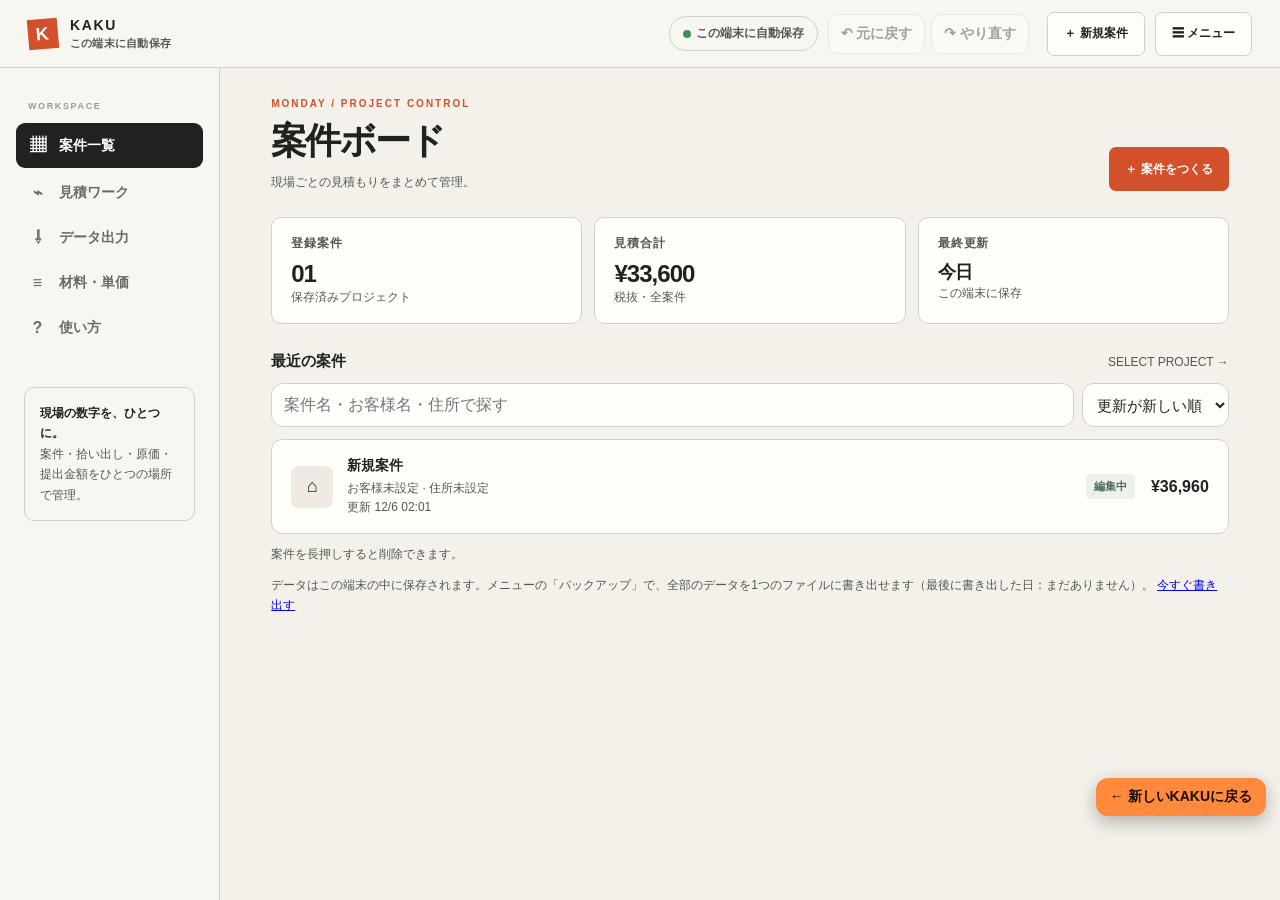
==== commit 84a055cb: "器具の読み取り：四角だけで描いた器具・ミニキッチン・幼児用便器 - 曲線の無い器具：衛生・設備の層にあって中に槽・ボウルを抱えている物を候補にする（閉じたポリラインのほか、Jw_cadの4本の線の四角" ====
--- a/old/index.html
+++ b/old/index.html
@@ -1479,7 +1479,9 @@
     let GS=Object.values(G).map(g=>({g,b:bbx(g)}));GS.sort((p,q)=>(q.b[2]-q.b[0])*(q.b[3]-q.b[1])-(p.b[2]-p.b[0])*(p.b[3]-p.b[1]));
     for(let i=GS.length-1;i>=0;i--){const a=GS[i].b;const k=GS.findIndex((o,j)=>j<i&&o.g[0].ly===GS[i].g[0].ly&&Math.max(o.b[2]-o.b[0],o.b[3]-o.b[1])<=3.6&&o.b[0]<=a[0]&&o.b[1]<=a[1]&&o.b[2]>=a[2]&&o.b[3]>=a[3]);if(k>=0){GS[k].g.push(...GS[i].g);GS.splice(i,1)}}
     const mk=g=>{let b=[Infinity,Infinity,-Infinity,-Infinity],cv=0,circ=0,burn=0;g.forEach(o=>{if(o.circ&&o.r>=.05&&o.r<=.14)burn++;b=[Math.min(b[0],o.b[0]),Math.min(b[1],o.b[1]),Math.max(b[2],o.b[2]),Math.max(b[3],o.b[3])];cv+=o.cv;circ+=o.circ});
-      const bowl=KF_bowls(g),tub=g.reduce((m,o)=>o.cv?Math.max(m,o.b[2]-o.b[0],o.b[3]-o.b[1]):m,0),w=b[2]-b[0],h=b[3]-b[1],t=KF_guess(w,h,cv,circ,g.length,burn,bowl,tub);
+      /* 曲線の無い器具（四角と多角形だけで描いた衛生器具）：衛生・設備の層にあって、中に別の形（槽・ボウル）を抱えている物だけ候補にする */
+      const rect=!cv&&KF_SAN.test(g[0].ly||'')&&g.length>=2,rb=rect?KF_rbowls(g):0;if(rect){burn=g.filter(o=>o.cl&&Math.abs((o.b[2]-o.b[0])-(o.b[3]-o.b[1]))<.03&&(o.b[2]-o.b[0])>=.12&&(o.b[2]-o.b[0])<=.3).length}
+      const bowl=rect?rb:KF_bowls(g),tub=g.reduce((m,o)=>o.cv?Math.max(m,o.b[2]-o.b[0],o.b[3]-o.b[1]):m,0),w=b[2]-b[0],h=b[3]-b[1],t=rect&&!(rb||g.some(o=>o.cl&&o.pts.length>=7))?null:KF_guess(w,h,rect?1:cv,circ,g.length,burn,bowl,tub);
       if(window.KF_DBG)KF_DBG.push({b:b.map(v=>Math.round(v*1000)),cv,circ,burn,bowl,n:g.length,ly:g[0].ly,t,depth});return{b,cv,circ,w,h,t,n:g.length,ly:g[0].ly,bowl}};
     const put=r=>fx.push({id:'f'+(++n),b:r.b.map(v=>Math.round(v*1000)/1000),t:r.t,ot:r.t,cv:r.cv,circ:r.circ,n:r.n,ly:r.ly,bw:r.bowl});
     GS.map(o=>o.g).forEach(g=>{const r=mk(g),w=r.w,h=r.h;
@@ -1512,7 +1514,7 @@
   /* 壁との向きで見分け直す：便器は壁から奥へ長い（幅の1.15倍以上）。タンクのない壁掛け便器も同じ。
      手洗器は壁に沿って広い。どっちとも言えない時は無理に決めず「？（判定保留）」にする */
   fx.forEach(x=>{if(!x.back||!(x.t==='sink'||x.t==='toilet'))return;const hor=x.back==='N'||x.back==='S',w=hor?x.b[2]-x.b[0]:x.b[3]-x.b[1],d=hor?x.b[3]-x.b[1]:x.b[2]-x.b[0];x.w=w;x.d=d;
-    if(x.t==='sink'&&x.bd<=.1&&d>=.45&&d<=.9&&w>=.3&&w<=.5&&x.cv>=1){if(d>=1.15*w)x.t=x.ot='toilet';else if(d>=1.05*w)x.t=x.ot='unknown'}
+    if(x.t==='sink'&&x.bd<=.1&&d>=.4&&d<=.9&&w>=.28&&w<=.5&&x.cv>=1){if(d>=1.15*w)x.t=x.ot='toilet';else if(d>=1.05*w)x.t=x.ot='unknown'}
     /* 小便器の形：幅30〜45cm、壁からの奥行が幅とほぼ同じ */
     if(x.t==='sink'&&w>=.3&&w<=.45&&d>=.28&&d<=.47&&d>=.8*w&&d<=1.3*w)x.uc=1});
   /* 手洗器・小便器は壁に付いている物だけ（椅子・丸テーブルなどを外す） */
@@ -1557,13 +1559,27 @@
   /* 外形に接していて曲線の少ない物は、カウンターの枠の切れ端（鉢ではない） */
   let G=[Infinity,Infinity,-Infinity,-Infinity];g.forEach(o=>{G=[Math.min(G[0],o.b[0]),Math.min(G[1],o.b[1]),Math.max(G[2],o.b[2]),Math.max(G[3],o.b[3])]});const mx=Math.max(...K.map(o=>o.cv));
   return K.filter(o=>o.cv>=mx*.25||!(o.b[0]<=G[0]+.01||o.b[1]<=G[1]+.01||o.b[2]>=G[2]-.01||o.b[3]>=G[3]-.01)).length}
+/* 四角い槽・ボウルの数（曲線の無い器具用）：外形の内側に離れて入っている閉じた形（15〜180cm）。
+ * 閉じたポリラインのほか、Jw_cad のように4本の線で描いた四角（端がつながった線のまとまりで、長さの合計が外周とほぼ同じ・全部が外周の上）も数える */
+function KF_rshapes(g){const S=g.filter(o=>o.cl).map(o=>({b:o.b}));const Ls=g.filter(o=>o.k==='line'),par=Ls.map((_,i)=>i),f=i=>{while(par[i]!==i){par[i]=par[par[i]];i=par[i]}return i};
+  const near=(p,q)=>Math.abs(p[0]-q[0])<.01&&Math.abs(p[1]-q[1])<.01;
+  for(let i=0;i<Ls.length;i++)for(let j=i+1;j<Ls.length;j++){const A=Ls[i].pts,B=Ls[j].pts;if(near(A[0],B[0])||near(A[0],B[1])||near(A[1],B[0])||near(A[1],B[1]))par[f(i)]=f(j)}
+  const C={};Ls.forEach((o,i)=>{(C[f(i)]=C[f(i)]||[]).push(o)});
+  Object.values(C).forEach(c=>{if(c.length<4)return;let b=[Infinity,Infinity,-Infinity,-Infinity],t=0;c.forEach(o=>{b=[Math.min(b[0],o.b[0]),Math.min(b[1],o.b[1]),Math.max(b[2],o.b[2]),Math.max(b[3],o.b[3])];t+=Math.hypot(o.pts[1][0]-o.pts[0][0],o.pts[1][1]-o.pts[0][1])});
+    const per=2*((b[2]-b[0])+(b[3]-b[1]));if(Math.abs(t-per)>per*.1)return;
+    if(!c.every(o=>o.pts.every(p=>Math.abs(p[0]-b[0])<.01||Math.abs(p[0]-b[2])<.01||Math.abs(p[1]-b[1])<.01||Math.abs(p[1]-b[3])<.01)))return;S.push({b})});
+  return S}
+function KF_rbowls(g){let G=[Infinity,Infinity,-Infinity,-Infinity];g.forEach(o=>{G=[Math.min(G[0],o.b[0]),Math.min(G[1],o.b[1]),Math.max(G[2],o.b[2]),Math.max(G[3],o.b[3])]});
+  const ins=KF_rshapes(g).filter(o=>o.b[0]>G[0]+.02&&o.b[1]>G[1]+.02&&o.b[2]<G[2]-.02&&o.b[3]<G[3]-.02&&Math.min(o.b[2]-o.b[0],o.b[3]-o.b[1])>=.15&&Math.max(o.b[2]-o.b[0],o.b[3]-o.b[1])<=1.8);
+  return ins.filter(o=>!ins.some(q=>q!==o&&q.b[0]<=o.b[0]&&q.b[1]<=o.b[1]&&q.b[2]>=o.b[2]&&q.b[3]>=o.b[3])).length}
 /* 形と大きさで見分ける（m） */
 function KF_guess(w,h,cv,circ,n,burn,bowl,tub){const s=Math.min(w,h),l=Math.max(w,h);if(cv<1)return null;
   /* 便器：楕円の便座で円弧が多く、丸（穴）は少ない。丸が多い同じ大きさの物は掃除流しなど */
   if(s>=.33&&s<=.49&&l<=.9&&(l>=.6||l>=.5&&l/s>=1.35))return circ<=2?'toilet':'sink';
   if(s>=.4&&s<=.6&&l>=.6&&l<=.9&&circ>2)return'sink';
-  if(s>=.55&&s<=.8&&l>=1.6&&l<=3.6&&burn>=2)return'kitchen';
-  if(s>=.4&&s<=.72&&l>=.7&&l<=3.6){if(l>=1.6&&burn>=2)return'kitchen';if(bowl>=1||s<=.66)return'counter'}
+  /* キッチン：コンロ（丸2つ以上）があって長さ1.2m以上（ミニキッチンは1.2mからある） */
+  if(s>=.55&&s<=.8&&l>=1.2&&l<=3.6&&burn>=2)return'kitchen';
+  if(s>=.4&&s<=.72&&l>=.7&&l<=3.6){if(l>=1.2&&burn>=2)return'kitchen';if(bowl>=1||s<=.66)return'counter'}
   if(s>=.65&&s<=.9&&l>=1.1&&l<=1.8)return'bath';
   if(s>=.25&&s<=.55&&l>=.28&&l<=.6&&(n>=2||circ===0))return'sink';
   /* 小さい手洗い（奥行15〜25cm・幅25〜45cm）：排水口などの丸があって線が3本以上 */
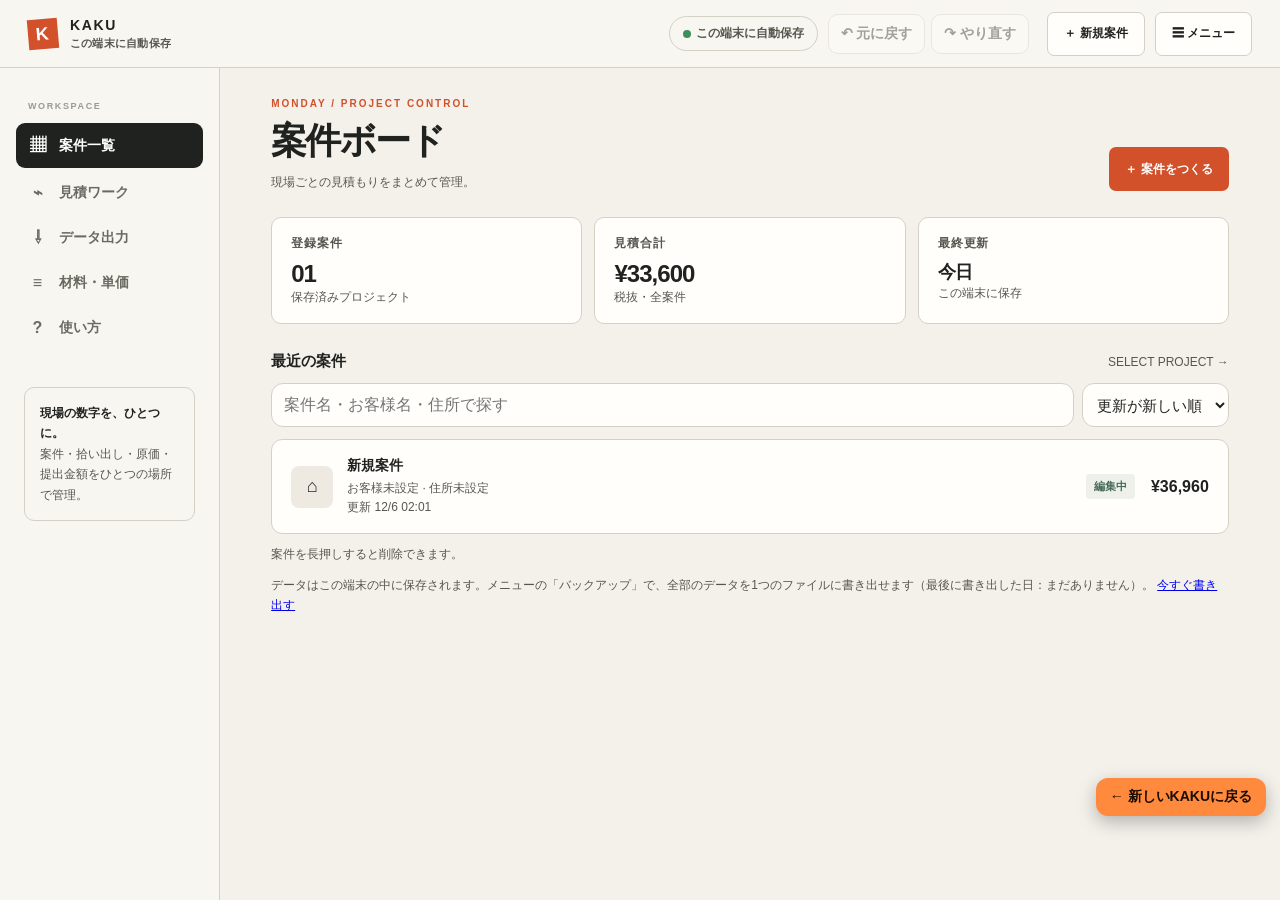
==== commit c5385f7d: "iPhoneアプリで図面が読めない（器具の読み取りの部品が起動しない）のを直す - アプリはアドレスの最後の / を落とすので、./old/ が見つからず前の画面（読み取り・3D）が開けなかった - " ====
--- a/old/index.html
+++ b/old/index.html
@@ -4457,4 +4457,4 @@
   if(typeof window.renderRooms==='function'){var rr=window.renderRooms;window.renderRooms=function(){var r=rr.apply(this,arguments);try{notes()}catch(e){console.error(e)}try{winUI()}catch(e){console.error(e)}return r}}
 })();
 </script>
-<a href="./" style="position:fixed;right:14px;bottom:calc(84px + env(safe-area-inset-bottom));z-index:9999;background:#ff8a3d;color:#1a0d03;font-weight:800;padding:10px 14px;border-radius:12px;text-decoration:none;box-shadow:0 6px 18px #0004;font-size:14px">← 新しいKAKUに戻る</a></body></html>
+<a href="./index.html" style="position:fixed;right:14px;bottom:calc(84px + env(safe-area-inset-bottom));z-index:9999;background:#ff8a3d;color:#1a0d03;font-weight:800;padding:10px 14px;border-radius:12px;text-decoration:none;box-shadow:0 6px 18px #0004;font-size:14px">← 新しいKAKUに戻る</a></body></html>
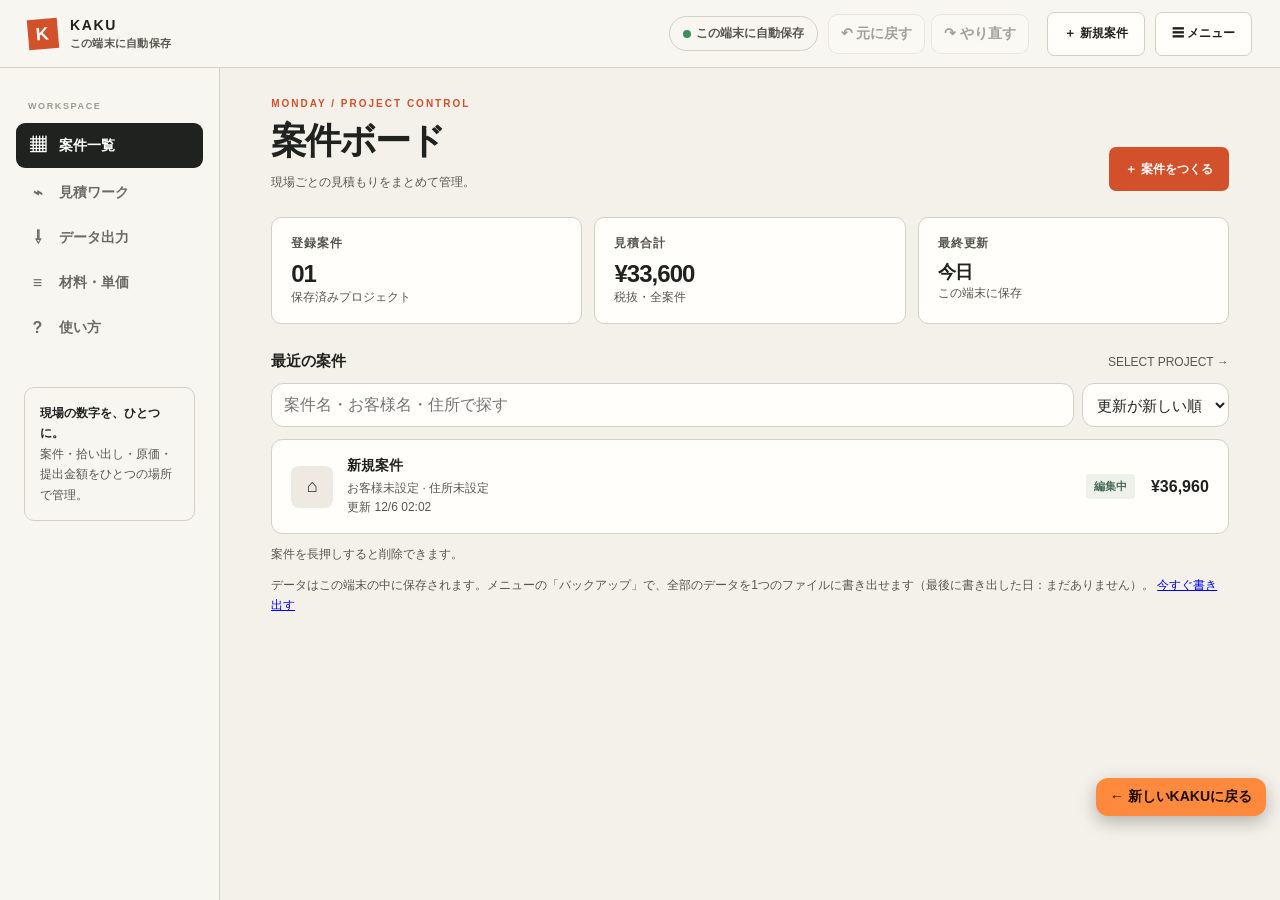
==== commit 25031fda: "通り芯：「通り心」と書いたレイヤーも通り芯として出す Co-Authored-By: Claude Opus 5.5 <noreply@anthropic.com> Claude-Session: h" ====
--- a/old/index.html
+++ b/old/index.html
@@ -208,7 +208,7 @@
 <div class="panel" id="panel-settings"><div class="card"><h3>見積条件</h3><div class="fieldgrid"><div class="field"><label>見積番号</label><input id="number" oninput="changeField('number',this.value)"></div><div class="field"><label>見積有効期限</label><input id="expiry" placeholder="発行日より30日" oninput="changeField('expiry',this.value)"></div><div class="field"><label>諸経費（%）</label><input id="overhead" type="number" min="0" oninput="changeField('overhead',this.value)"></div><div class="field"><label>利益率（%）</label><input id="profit" type="number" min="0" oninput="changeField('profit',this.value)"></div></div></div><div class="card"><button class="btn light" onclick="duplicateProject()">この案件を複製</button> <button class="btn" style="background:#9b3528" onclick="deleteProject()">案件を削除</button></div></div>
 </section></main></div><nav class="mobilebar"><button onclick="goHome()"><span>▦</span>案件</button><button onclick="openProject()"><span>⌁</span>見積ワーク</button><button onclick="openProject();switchTab('drawing')"><span>▧</span>図面</button><button onclick="exportCSV()"><span>⇩</span>出力</button></nav></div><div class="toast" id="toast"></div>
 <script>
-const INLINE_ENGINE_B64='[base64]/jgZ/[base64]/jgIHplonjgZjjgZ/mmYLjga/[base64]/[base64]/[base64]/[base64]/jgoLjga7vvIk8YnI+5paH5a2X44Gg44GR6Kqt44G/[base64]/jgIHmi77jgYTjgoLjgozjgoToqq3jgb/pgZXjgYTjgYzlh7rjgb7jgZnjgILopovnqY3jgoLjgorjgavlhaXjgozjgovliY3jgavjgIHlv4XjgZrkuIDopqfjgafnorroqo3jgZfjgabjgY/[base64]/[base64]/[base64]/[base64]/veWKoDwvYnV0dG9uPgogIDwvc2VjdGlvbj4KCiAgPHNlY3Rpb24gYXJpYS1sYWJlbD0i5bel5LqL44GU44Go44Gu5pWw6YeP44Go6YeR6aGNIj4KICAgIDxoMj7lt6XkuovjgZTjgajjga7mlbDph4/jgajph5HpoY08L2gyPgogICAgPGRpdiBjbGFzcz0ic2hlZXQiIGlkPSJzaGVldCI+PC9kaXY+CiAgICA8cCBjbGFzcz0ibm90ZSIgc3R5bGU9Im1hcmdpbi10b3A6OHB4Ij7jg4Hjgqfjg4Pjgq/jgpLlpJbjgZnjgajjgZ3jga7ooYzjga/oqIjnrpfjgYvjgonlpJbjgozjgb7jgZnjgILljZjkvqHjgYznqbrjga7ooYzjga/[base64]/jgZs8L2J1dHRvbj4KICAgICAgPC9kaXY+CiAgICAgIDxjYW52YXMgaWQ9InRrYyIgYXJpYS1sYWJlbD0i5Zuz6Z2i44CC44K/[base64]/[base64]/44KS6Kqt44G/[base64]/[base64]/[base64]/[base64]/[base64]/[base64]/[base64]/jg6rjg7zjg4gg5Y6aMzAwIiwiIiwi446hIiksCiBDKCJkZW1vVyIsInctZFdhbGwiLCLlo4Hop6PkvZMiLCLkuIDoiKwiLCLjjqEiKSxDKCJkZW1vVyIsInctZFctY2xvdGgiLCLlo4Hop6PkvZMg44Kv44Ot44K55Yml44GM44GX44Gu44G/[base64]/[base64]/[base64]/[base64]/5ZC46Z+z5p2/IiwiIiwi446hIiksQygiZGVtb0MiLCJ3LWRDLXdvb2QiLCLlpKnkupXop6PkvZMg5p2/[base64]/jg7Pjgqzjg7wgMTnlvaLnlKgiLCIiLCLlgIsiKSxDKCJsZ3MiLCJsZy1obmcyNSIsIuODj+ODs+OCrOODvCAyNeW9oueUqCIsIiIsIuWAiyIpLAogQygibGdzIiwibGctY2xwMTkiLCLjgq/jg6rjg4Pjg5cgMTnlvaLnlKgiLCIiLCLlgIsiKSxDKCJsZ3MiLCJsZy1jbHAyNSIsIuOCr+ODquODg+ODlyAyNeW9oueUqCIsIiIsIuWAiyIpLAogLi4uWyI1MCIsIjY1IiwiNzUiLCI5MCIsIjEwMCJdLm1hcChuPT5DKCJsZ3MiLCJsZy1zdCIrbiwi44K544K/[base64]/[base64]/44O8IOWOmjEwMOS7peS4iyIsIiIsIm0iKSxDKCJkZW1vRiIsInctY3V0MTUwIiwi44Kz44Oz44Kv44Oq44O844OI44Kr44OD44K/44O8IOWOmjE1MOS7peS4iyIsIiIsIm0iKSxDKCJkZW1vRiIsInctY3V0MjAwIiwi44Kz44Oz44Kv44Oq44O844OI44Kr44OD44K/44O8IOWOmjIwMOS7peS4iyIsIiIsIm0iKSxDKCJkZW1vRiIsInctY3V0MjUwIiwi44Kz44Oz44Kv44Oq44O844OI44Kr44OD44K/44O8IOWOmjI1MOS7peS4iyIsIiIsIm0iKSxDKCJ3b3JrIiwidy1nYXJhIiwi44Kz44Oz44Kv44Oq44O844OI44Ks44Op5Yem5YiG77yI6YGL5pCs6L6844G/77yJIiwiIiwibcKzIiksQygid29yayIsIncta3Vzc2FrdSIsIuaOmOWJiu+8iOaJi+aOmOOCiu+8iSIsIiIsIm3CsyIpLEMoIndvcmsiLCJ3LXphbmRvIiwi5q6L5Zyf5Yem5YiG77yI6YGL5pCs6L6844G/[base64]/77yJIiwiIiwi5Y+wIiksQygibGFib3IiLCJ3LWVGYW4iLCLmj5vmsJfmiYcg5Y+W5LuY5omL6ZaTIiwiIiwi5Y+wIiksQygibGFib3IiLCJ3LWVCb3giLCLjg5zjg4Pjgq/[base64]/[base64]/[base64]/[base64]/miYvplpMiLCIiLCLmnpoiKSxDKCJsYWJvciIsInctbWlraXJpIiwi6KaL5YiH44KK5p2QIOWPluS7mOaJi+mWkyIsIiIsIm0iKSxDKCJsYWJvciIsInctdHN1a2EiLCLluormnZ/[base64]/44Kk44Or6LK844KK5omL6ZaTIiwiIiwi446hIiksQygid29yayIsInctZlBhbmVsIiwi44Kt44OD44OB44Oz44OR44ON44Or6LK844KK5omL6ZaTIiwiIiwi446hIiksQygid29yayIsInctZkJvYXJkIiwi5YyW57Kn5p2/6LK844KK5omL6ZaT77yI5YyW57Kn44Kx44Kk44Kr44Or44O75YyW57Kn5ZCI5p2/[base64]/[base64]/jg5zjg7zjg4kiLCIxNW1tIDkxMMOXMTgyMCIsIuOOoSIsMS42NTYpLAogQygiYm9hcmQiLCJiLWdiMjEiLCLnn7Poho/[base64]/[base64]/vvIjjgZHjgYTphbjjgqvjg6vjgrfjgqbjg6Dmnb/vvIkiLCI2bW0gOTEww5cxODIwIiwi446hIiwxLjY1NiksCiBDKCJib2FyZCIsImIta2M4Iiwi44Kx44Kk44Kr44Or5p2/77yI44GR44GE6YW444Kr44Or44K344Km44Og5p2/77yJIiwiOG1tIDkxMMOXMTgyMCIsIuOOoSIsMS42NTYpLAogQygiYm9hcmQiLCJiLWtjMTAiLCLjgrHjgqTjgqvjg6vmnb/vvIjjgZHjgYTphbjjgqvjg6vjgrfjgqbjg6Dmnb/vvIkiLCIxMG1tIDkxMMOXMTgyMCIsIuOOoSIsMS42NTYpLAogQygiYm9hcmQiLCJiLWtjMTIiLCLjgrHjgqTjgqvjg6vmnb/vvIjjgZHjgYTphbjjgqvjg6vjgrfjgqbjg6Dmnb/[base64]/[base64]/[base64]/lkLjpn7Pmnb/vvIkiLCI5bW0gMzAww5c2MDAiLCLjjqEiLDAuMTgpLAogQygiY2VpbCIsImMtc29sMTIiLCLjgr3jg7zjg6njg4jjg7PvvIjlsqnntr/lkLjpn7Pmnb/[base64]/jg63jgrnvvIgxMDAw55Wq5Y+w77yJIiwi44K144Oz44Ky44OEIOODquOCtuODvOODliAxLDAwMOWGhi9t44O7MSwwOTDlhoYv446hIiwi446hIiksCiBDKCJ3YWxsIiwid2wtcGFwZXIiLCLntJnjgq/jg63jgrnvvIjlo4HvvIkiLCLlkozntJnjg7vkuIDoiKzlk4EiLCLjjqEiKSwKIEMoIndhbGwiLCJ3bC1wYXBlckkiLCLntJnjgq/jg63jgrnvvIjlo4HvvIkiLCLovLjlhaXlo4HntJkiLCLjjqEiKSwKIEMoIndhbGwiLCJ3bC10aWxlIiwi5aOB44K/[base64]/[base64]/[base64]/[base64]/[base64]/jg63jgrnnlKgg5Ye66ZqF44Kz44O844OK44O877yI44OG44O844OX5LuY77yJIiwi5aGp44OTIiwibSIpLAogQygibWlraXJpIiwiay1jaW4iLCLjgq/[base64]/5pW0IDEzOOOAnDIxNW1t44O7UFItWFMiLCLmnKwiKSxDKCJ0c3VrYSIsInRzLXMiLCLjg5fjg6nmnZ8g5Y+X5bqn44K/44Kk44OXIDI5MFAiLCLoqr/mlbQgMjA444CcMjk1bW3jg7tQUi1TIiwi5pysIiksCiBDKCJ0c3VrYSIsInRzLW0iLCLjg5fjg6nmnZ8g5Y+X5bqn44K/44Kk44OXIDQzMFAiLCLoqr/mlbQgMjgw44CcNDM1bW0iLCLmnKwiKSxDKCJ0c3VrYSIsInRzLW1sIiwi44OX44Op5p2fIOWPl+W6p+OCv+OCpOODlyA1NjVQIiwi6Kq/5pW0IDQwNeOAnDU3MG1tIiwi5pysIiksQygidHN1a2EiLCJ0cy1sIiwi44OX44Op5p2fIOWPl+W6p+OCv+OCpOODlyA3MDBQIiwi6Kq/5pW0IDQxOOOAnDcxMG1t44O7UFItTCIsIuacrCIpLAogQygidHN1a2EiLCJ0cy14c2QiLCLjg5fjg6nmnZ8g5Y+w5p2/44K/44Kk44OXIDIyNUciLCLoqr/mlbQgMTUz44CcMjI4bW3jg7tQUi1YU0QiLCLmnKwiKSxDKCJ0c3VrYSIsInRzLXNkIiwi44OX44Op5p2fIOWPsOadv+OCv+OCpOODlyAzMDVHIiwi6Kq/5pW0IDIyM+OAnDMxMG1t44O7UFItU0QiLCLmnKwiKSwKIEMoInRzdWthIiwidHMtbWQiLCLjg5fjg6nmnZ8g5Y+w5p2/44K/44Kk44OXIDQ0NUciLCLoqr/mlbQgMjk144CcNDUwbW0iLCLmnKwiKSxDKCJ0c3VrYSIsInRzLW1sZCIsIuODl+ODqeadnyDlj7Dmnb/jgr/jgqTjg5cgNTgwRyIsIuiqv+aVtCA0MjDjgJw1ODVtbSIsIuacrCIpLEMoInRzdWthIiwidHMtbGQiLCLjg5fjg6nmnZ8g5Y+w5p2/44K/44Kk44OXIDcxNUciLCLoqr/[base64]/jg6vjg5zjg7zjg4kiLCIyMG1tIDkxMMOXMTgyMCIsIuOOoSIsMS42NTYpLAogQygiZmJhc2UiLCJmYi1wbHk5Iiwi5qeL6YCg55So5ZCI5p2/[base64]/mjIHohJrvvIkiLCIiLCLjjqEiKSxDKCJmYmFzZSIsImZiLW5lZGEiLCLmoLnlpKrvvIjmnKjmnZDvvIkiLCIiLCLjjqEiKSwKIEMoImZiYXNlIiwiZmItbW9ydGFyIiwi44Oi44Or44K/44Or5LiL5ZywIiwiIiwi446hIiksQygiZmJhc2UiLCJmYi1zbCIsIuOCu+ODq+ODleODrOODmeODquODs+OCsCIsIiIsIuOOoSIpLAogQygiZmxvb3IiLCJmLXRpbGUzMDAiLCLno4Hlmajos6rjgr/jgqTjg6siLCIzMDDop5IiLCLjjqEiLDAuMDkpLEMoImZsb29yIiwiZi10aWxlNjAwIiwi56OB5Zmo6LOq44K/44Kk44OrIiwiNjAw6KeSIiwi446hIiwwLjM2KSwKIEMoImNvbmMiLCJjYy1ybWMiLCLnlJ/jgrPjg7MiLCLlkbzjgbPlvLfluqYxOOOAnDI056iL5bqmIiwibcKzIiksQygiY29uYyIsImNjLW1lc2giLCLjg6/[base64]/[base64]/jg63jg7zjgrzjg4Pjg4jmipjjgozmiLgiLCLmma7lj4rlk4EiLCLlj7AiKSwKIEMoImZpeCIsImZ4LWtub2IiLCLjg4njgqLjg47jg5bvvIjjg6zjg5Djg7zjg4/[base64]/[base64]/lmajjg7vjgr/jg7Pjgq/jg7vkvr/luqfvvIkiLCLmma7lj4rlk4EiLCLlj7AiKSxDKCJmaXgiLCJmeC13YXNobGV0Iiwi5rip5rC05rSX5rWE5L6/5bqnIiwiIiwi5Y+wIiksQygiZml4IiwiZngtc2VuIiwi5rSX6Z2i5YyW57Kn5Y+wIDc1MCIsIuaZruWPiuWTgSIsIuWPsCIpLAogQygiZml4IiwiZngta3l1dG8iLCLntabmua/[base64]/jg7zvvIkiLCIiLCLlgIsiKSwKIEMoImZpeCIsImZ4LXRhdGFtaU8iLCLnlbMg6KGo5pu/[base64]/[base64]/[base64]/44Kk44OrIiwiIiwi446hIiksQygiZmxvb3IiLCJmLXRjIiwi44K/44Kk44Or44Kr44O844Oa44OD44OIIiwiIiwi446hIiksQygiZmxvb3IiLCJmLWxzIiwi6ZW35bC644K344O844OIIiwiIiwi446hIiksQygiZmxvb3IiLCJmLXB1Iiwi5bqK5aGX6KOF77yI44Km44Os44K/[base64]/lkIjjg5rjgqTjg7Pjg4jvvIkiLCLmnKjpg6giLCLjjqEiKSxDKCJwYWludCIsInB0LXNvcCIsIuWhl+ijhSBTT1DvvIjlkIjmiJDmqLnohILoqr/lkIjjg5rjgqTjg7Pjg4jvvIkiLCLmnKjpg6jjg7vpiYTpg6giLCLjjqEiKSwKIEMoInBhaW50IiwicHQtY2wiLCLloZfoo4Ug44Km44Os44K/[base64]/[base64]/[base64]/gyIsIm0iKSwKIEMoIndpcmUiLCJlLWN2OC0zIiwiQ1bjgrHjg7zjg5bjg6siLCI4c3EgM+W/gyIsIm0iKSxDKCJ3aXJlIiwiZS1jdjE0LTMiLCJDVuOCseODvOODluODqyIsIjE0c3EgM+W/[base64]/[base64]/[base64]/[base64]/5LuY77yJIiwi44OR44OK44K944OL44OD44KvIEZBMTAzMTJDTEUx77yL6KGo56S65p2/[base64]/jg7zjg5/jg4rjg6vku5jvvIkiLCLlgIsiKSxDKCJlbGVjIiwiZS1od2giLCLpm7vmsJfmuKnmsLTlmajvvIjlsI/[base64]/[base64]/[base64]/[base64]/[base64]/[base64]/jg5zjgr/vvIkiLCLlgIsiKSwKIEMoInBpcGUiLCJwLWR2bCIsIkRWIOWkp+absuOBjOOCiuOCqOODq+ODnO+8iOaOkuawtOe2meaJi++8iSIsIjUw77yI44Kv44Oc44K/77yJIiwi5YCLIiksQygicGlwZSIsInAtZHZ5IiwiRFYgNDXCsFnvvIjmjpLmsLTntpnmiYvvvIkiLCI1MO+8iOOCr+ODnOOCv++8iSIsIuWAiyIpLAogQygicGlwZSIsInAtaG9vbiIsIuS/[base64]/kvr/[base64]/44O844O76LOH5p2Q6YCa6LKp44Gu6LKp5aOy5L6h5qC877yI56iO6L6877yJ44KSIOOOoeODu23jg7vlgIvjgYLjgZ/jgorjgavnm7TjgZfjgZ/nm67lronvvIgyMDI25bm0MTDmnIjoqr/[base64]/[base64]/[base64]/jg6rjg7zjg4jjga7ljprjgb/[base64]/[base64]/bnVsbDsKfTsKLyog6KaL56mN44KC44KK44Gu5Y2Y5L6h77ya44Gd44Gu6KaL56mN44KC44KK44Gn5L2/[base64]/[base64]/jgIzlrprkvqHDl+S7leWFpeOCjOaOm+OBkeeOh+OAjeOAgeaJi+mWk++8iHct77yJ44Gv44CM5Y2Y5L6hw5fmiYvplpPjga7ljp/[base64]/[base64]/jgqvjg4rjgIHnqbrnmb3jg7voqJjlj7fjgpLnhKHoppbjgILljLrliIfjgaPjgZ/[base64]/jgq3jg6oiXSxbIuW3vuacqCIsIuODj+ODkOOCrSJdLFsi5bu744KK57iBIiwi44Oe44Ov44Oq44OW44OBIl0sWyLpoY3nuIEiLCLjgqzjgq/[base64]/jg7MiXSxbIueEoeWeoiIsIuODoOOCryJdLFsi57SZIiwi44Kr44OfIl0sCiBbIuWhl+ijhSIsIuODiOOCveOCpiJdLFsi6Kej5L2TIiwi44Kr44Kk44K/44KkIl0sWyLliaXjgYzjgZciLCLjg4/jgqzjgrciXSxbIumJhOetiyIsIuODhuODg+OCreODsyJdLFsi44OW44Ot44OD44KvIiwi44OW44Ot44OD44KvIOOCt+ODvOODk+ODvCJdLFsi44Os44Oz44KsIiwi44Os44Oz44KsIl0sWyLnlbMiLCLjgr/jgr/[base64]/[base64]/[base64]/44K444K344On44OqIl0sWyLmsrnmgKciLCLjg6bjgrvjgqQiXSxbIuawtOaApyIsIuOCueOCpOOCu+OCpCJdLFsi6YmE6YOoIiwi44OG44OE44OWIl0sWyLmnKjpg6giLCLjg6Ljgq/[base64]/44K/44OfIl0sWyLooajmm7/[base64]/[base64]/44OGIl0sWyLmlr3lt6UiLCLjgrvjgrPjgqYiXSxbIuaIuOW9k+OBn+OCiiIsIuODiOOCouOCv+ODqiJdLFsi5pys5L2TIiwi44Ob44Oz44K/[base64]/[base64]/[base64]/jgYvvvIkgKi8KY29uc3QgX0s9az0+L1x8KOWjgXzplpPku5XliIfjgoopXHwvLnRlc3Qoayk/[base64]/[base64]/44GI77ya5ZCM44GY56iu6aGe44O75ZCM44GY5Y2Y5L2N44Gu5ZOB55uu44Gr44Gg44GR5pu/44GI44KJ44KM44KLICovCiAgY29uc3QgU1c9SigpLnN3YXB8fHt9LFNGPUooKS5zd2FwRnJvbXx8e307ICAvKiDpg6jlsYvjgafmnZDmlpnjgpLpgbjjgbPnm7TjgZfjgZ/jgonjgIHmmI7ntLDjga7lt67jgZfmm7/jgYjjga/[base64]/[base64]/[base64]/[base64]/44Gu44GC44KL5aOB44Gv44CM6Z2i56mNw5fljprjgb/jgI3jgIHjgbvjgYvjga/jgIzpnaLnqY3DlzHjjqHjgYLjgZ/jgorjga7lu4PmnZDph4/jgI0gKi8KICBjb25zdCB0aGljaz1pZD0+e2NvbnN0IG09KGl0ZW0oaWQpPy5uYW1lfHwiIikubWF0Y2goL+WOmihcZCspLyk7cmV0dXJuIG0/[base64]/ph4/DlyR7WkFORE9fRn3vvIjmjpjjgovjgajjgYvjgZXjgYzlopfjgYjjgovliIbvvIlgKTsKICAgICBhZGQoRywiaHp8YmFjayIsInctdW1lIixzdW0uYmFjayxudWxsLCLmjpjjgaPjgZ/[base64]/[base64]/YOaXouWtmOOCkuaui+OBmSAke3IyKHQua2MpfeOOoWA6IiIpOwogIGFkZCgi5LiL5ZywIiwidy1sZ3NXIiwidy1sZ3NXIix0Lmxnc1csbnVsbCx0Lmt3PjA/YOaXouWtmOOCkuaui+OBmSAke3IyKHQua3cpfeOOoWA6IiIpOwogIGFkZCgi5LiL5ZywIiwidy1sZ3NQIiwidy1sZ3NQIixwYixudWxsLHBiPjA/[base64]/[base64]/[base64]/[base64]/jg63jgrnovrzjgb/jgafmlbDjgYjjgovvvIjjg5Tjg4Pjgr/jg6rjgavjgZfjgarjgYTvvInjgILmnb/nianjga/mnprmlbDjgavliIfjgorkuIrjgZLjgabmnprmlbDjgbbjgpPjga7jjqHjgIHjgbvjgYvjga/libLjgorlopfjgZfjgaYwLjHljZjkvY3jgafliIfjgorkuIrjgZLjgILmiYvplpPjga/[base64]/[base64]/[base64]/jgbnjgovvvIjmpJzntKLntZDmnpzjgpLliKXjga7nlLvpnaLjgafplovjgY/vvIkgLS0tLSAqLwpjb25zdCBORVQ9W1siR29vZ2xlIixxPT4iaHR0cHM6Ly93d3cuZ29vZ2xlLmNvbS9zZWFyY2g/cT0iK2VuY29kZVVSSUNvbXBvbmVudChxKyIg5L6h5qC8IildLFsi44Oi44OO44K/[base64]/[base64]/[base64]/MDoxfTsKICAgIGNvbnN0IGl0ZW1zPWFsbEl0ZW1zKCkuZmlsdGVyKGk9PmkuY2F0PT09Y2F0JiZtYXRjaChpLHEpJiYoIXBrLm9ubHl8fHBrLm9ubHkoaSkpKS5tYXAoKGl0LGl4KT0+W2l0LHE/[base64]/[base64]/[base64]/[base64]/[base64]/[base64]/[base64]/[base64]/[base64]/[base64]/kvb/jgo/[base64]/44GG44CC5bqK44Gu44K/44Kk44Or5p+E44Gq44Gp44Gu5qih5qeY44OP44OD44OB44Gv5L2/[base64]/[base64]/[base64]/[base64]/[base64]/lo4HjgarjganvvInjgaDjgZHnt5rjgavjgZnjgovjgILkvr/lmajjg7vmtJfpnaLlmajjg7vmtbTmp73jga7lvaLjga/pg6jlsYvjga7ljLrnlLvjgavkvb/jgo/jgarjgYTjgIIKICAgICDljZjkvY3jgYzmm7jjgYTjgabjgYTjgarjgYTlm7PpnaLjga/jgIHlhajkvZPjga7lpKfjgY3jgZXjgYwzMDDmnKrmuoDjgarjgokgbSDjgafmj4/jgYTjgZ/[base64]/[base64]/MjUuNDppbnN1bml0cz09PTI/[base64]/[base64]/[base64]/neWtmOW9ouW8j++8iENBcmNoaXZl77yJ44KS44Gd44Gu44G+44G+6Kqt44KA44CC5bqn5qiZ44Gv5Zuz6Z2i5LiK44GubW3jgarjga7jgafjgIHjg6zjgqTjg6TjgrDjg6vjg7zjg5fjga7nuK7lsLrjgpLmjpvjgZHjgablrp/lr7jjga5tbeOBq+OBmeOCi+OAggogICDooajpoYzmrITjgarjgannuK7lsLrjga7pgZXjgYbjg6zjgqTjg6TjgrDjg6vjg7zjg5fjga/lpJbjgZnvvIjlm7PpnaLjga7mnKzkvZPvvJ3nt5rjgYzjgYTjgaHjgbDjgpPlpJrjgYTnuK7lsLrjgaDjgZHkvb/[base64]/[base64]/[base64]/[base64]/[base64]/[base64]/[base64]/[base64]/[base64]/[base64]/[base64]/c29saWRFZGdlcyhxdWFkcywoUSxhLGIpPT5zZWdzLnB1c2goW1EubHksYVswXSxhWzFdLGJbMF0sYlsxXSxRLmNvbCxRLnddKSk6MDsKICAvKiDnuK7lsLrjga7pgZXjgYbjgrDjg6vjg7zjg5fjgavmm7jjgYTjgZ/[base64]/jgIHpo5vjgbPpm6LjgozjgZ/nt5rjgavlvJXjgaPlvLXjgonjgozjgarjgYTjgojjgYbjgavjgIHnt5rjga7nq6/[base64]/[base64]/jga7kuK3jga7mloflrZfjgoLvvIkgKi8KZnVuY3Rpb24gZHhmVGV4dFBvcyhzdHIpe3JldHVybiBkeGZSZWFkKHN0cikudGV4dHMubWFwKHQ9Pih7dDp0LnQseDp0LngseTp0Lnl9KSl9CmNvbnN0IFJPT01fUkU9LyjljqjmiL986Kq/55CG5aC0fOa0l+OBhOWgtHzmtJfloLR85a6i5bitfOWuouWupHzpo5/loIJ844Ob44O844OrfOOCq+OCpuODs+OCv+ODvHzjg5Hjg7Pjg4jjg6rjg7x86aOf5ZOB5bqrfOWGt+iUteWupHzlhrflh43lrqR85Ya36JS15bqrfOWGt+WHjeW6q3zjg5fjg6zjg4/jg5Z85LuV6L68fOS4i+WHpueQhnzjgrnjg4jjg4Pjgq9844OQ44OD44Kv44Ok44O844OJfOOCtOODn+e9rnzjgZTjgb/nva585qmf5qKw5a6kfOmbu+awl+WupHzjg63jg4Pjgqvjg7x85LyR5oapfOabtOiho3zmm7TooaPlrqR85LyR5oap5a6kfOS6i+WLmeWupHzmjqflrqR86YCa6LevfExES3xM44O7P0Tjg7s/[base64]/vvoR844Kv44Ot44O844K844OD44OIfOeOhOmWonzjg5vjg7zjg6t85buK5LiLfOODiOOCpOODrHzkvr/[base64]/XHMqKFxkKyg/[base64]/g3zoo5zliql85qSN5qC9fOOCv+OCpOODq3zlnJ/[base64]/[base64]/[base64]/[base64]/6L6844G/[base64]/44Oz44Gu44CM5YWo5L2T44CN77yJIik7ZWxzZSBub3Rlcy5wdXNoKGZpbGUubmFtZSsi77ya6Kqt44G/6L6844KB44G+44Gb44KT44Gn44GX44GfIik7Y29udGludWV9CiAgICAgIGlmKC9eKHBuZ3xqcGU/[base64]/mloflrZfjgaDjgZHoqq3jgb/jgb7jgZfjgZ/[base64]/jgb7jgZfjgZ/vvIjnuK7lsLoxLyR7Zy5zY2FsZX3vvIlgKyhnLmhpZGRlbj9g44CA6Z2e6KGo56S644Gu44Os44Kk44Ok44Gu57eaICR7Zy5oaWRkZW595pys44Gv5L2/[base64]/[base64]/[base64]/[base64]/lpInjgYjjgabjgY/[base64]/[base64]/[base64]/PyIiKSsifCIrKHNbNl0/PyIiKTsKZnVuY3Rpb24gcmdVbml0Rigpe3JldHVybiBSRy51bml0PT09Im0iPzE6UkcudW5pdD09PSJjbSI/MC4wMTowLjAwMX0KZnVuY3Rpb24gcmdNKCl7cmV0dXJuIHJnVW5pdEYoKSooK1JHLnNjYWxlfHwxKX0gICAgICAgLy8g5Zuz6Z2i44Gu5pWw5a2XIOKGkiDlrp/[base64]/[base64]/TWF0aC5taW4oc1sxXSxzWzNdKTpNYXRoLm1pbihzWzJdLHNbNF0pLGI9bz09PSJoIj9NYXRoLm1heChzWzFdLHNbM10pOk1hdGgubWF4KHNbMl0sc1s0XSkscG9zPW89PT0iaCI/[base64]/[base64]/vvIjlhoblvKfjgpLntLDjgYvjgY/liIbjgZHjgZ/[base64]/44Gv44CB44KC44GG5LiA5pa544Gu56uv44GM5YaG5byn44Gu56uv44Gr5p2l44KL44CC5p2l44Gq44GE57ea77yI5ZCK5YWD44GL44KJ5Ly444Gz44KL5aOB44Gu57ea44Gq44Gp77yJ44Gv5omJ44Gr44GX44Gq44GEICovCiAgICAgIGNvbnN0IGZhcj1hdEE/[base64]/YVswXTpueFswXSxiWzFdXX1lbHNle3B0c1soaSsxKSVwdHMubGVuZ3RoXT1bYlswXSxwclsxXT09PWFbMV0/[base64]/Im0iOiJtbSJ9CiAgY29uc3Qgc2NhbGU9ZW50cnkuZ2VvLnJlYWw/[base64]/kvb/jgo/[base64]/[base64]/vvIjnt5rjgYzpgJTliIfjgozjgZ/miYDjgIHjgb7jgZ/jga/lo4Hjga7ljprjgb/liIbjga7nn63jgYTnt5rvvJ3lsI/lj6Pjga7jgYLjgovop5LvvInjganjgYbjgZfjgpLjgIEKICAgICDmsbrjgoHjgZ/[base64]/[base64]/lj6PjgYzjgYLjgovmmYLjga/lsI/lj6Pjgajnm7Top5LjgIHjganjgaPjgaHjgoLpgJTliIfjgozjga7mmYLjga/[base64]/[base64]/[base64]/jga7lsI/jgZXjgarjgrrjg6zjga/[base64]/[base64]/aS0xOi0xLHg8Vy0xP2krMTotMSx5PjA/aS1XOi0xLHk8SC0xP2krVzotMSwoeD4wJiZ5PjApP2ktVy0xOi0xLCh4PFctMSYmeT4wKT9pLVcrMTotMSwoeD4wJiZ5PEgtMSk/aStXLTE6LTEsKHg8Vy0xJiZ5PEgtMSk/aStXKzE6LTFdOwogICAgICBmb3IobGV0IGs9MDtrPDg7aysrKXtjb25zdCBqPW5iW2tdO2lmKGo8MHx8bGFiW2pdIT09MCljb250aW51ZTsKICAgICAgICBpZihrPj00KXtjb25zdCBhMj1rPT09ND9pLTE6az09PTU/aSsxOms9PT02P2ktMTppKzEsYjI9az09PTQ/[base64]/aS0xOi0xLHg8Vy0xP2krMTotMSx5PjA/aS1XOi0xLHk8SC0xP2krVzotMV07Zm9yKGNvbnN0IGogb2YgbmIpe2NvbnN0IG09ajwwPy0xOmxhYltqXTtpZihtIT09bCl7ZWRnZVtsXSsrO2lmKG0+MCl7Y29uc3Qgaz1sPG0/[base64]/[base64]/44Gq44GZCiAgICAg77yI44OW44O844K544Gu5YmN5p2/[base64]/pgJrjgonjgarjgYTvvJ3ljLrnlLvjga7lpJbjga7nt5rjgafmraLjgb7jgovigKbjgafjga/jgarjgY/[base64]/lmajjga7lpJblkajjga7nt5rjgoLpg6jlsYvjga7luorjgavlkKvjgoHjgosKICAgIGNvbnN0IGJpZz1nMi5wYXJ0cy5yZWR1Y2UoKG0sbCk9PmNudFtsXT5jbnRbbV0/bDptLGcyLnBhcnRzWzBdKTsKICAgIGlmKHRoaWNrKGJpZykqYzwwLjI1JiZnMi5wYXJ0cy5sZW5ndGg9PT0xKXJldHVybjsgICAgIC8vIOWjgeOBruS4reOBquOBqee0sOmVt+OBhOaJgAogICAgaWYoZzIuY2VsbHMqYypjPDAuNClyZXR1cm47CiAgICAvLyDmqZ/lmajvvIjkuK3jgavlkKvjgoHjgZ/miYDvvInjga7lpJblkajjga7nt5rjgoLluorjgajjgb/[base64]/[base64]/[base64]/[base64]/[base64]/[base64]/[base64]/[base64]/[base64]/[base64]/jgb7jgZfjgZ/jgILpgZXjgYbmmYLjga/nm7TjgZfjgabjgY/[base64]/[base64]/[base64]/[base64]/[base64]/[base64]/vvIjjg5fjg6nmnZ/[base64]/[base64]/[base64]/IiBoaWRkZW4iOiIifT4KICAgICAke1BJQ0tTLm1hcCgoW2ssdF0pPT5gPGRpdiBjbGFzcz0iZiR7az09PSJmbG9vciI/[base64]/Iu+8iyI6Iu+8jSI7c2F2ZSgpfTsKICBkLnF1ZXJ5U2VsZWN0b3JBbGwoIi5hbGwiKS5mb3JFYWNoKGI9PmIub25jbGljaz0oKT0+ewogICAgY29uc3QgYz1yb29tQ2FsYyhyKSxjZWlsPWIuZGF0YXNldC5hbGw9PT0iY2VpbCIsa2V5PWNlaWw/[base64]/aXQudToiIil9JHt4Lm5vdGU/IuODuyIrZXNjKHgubm90ZSk6IiJ9JHt4LnN3YXBwZWQ/[base64]/[base64]/lk4Hnm67vvIkiKX08c21hbGw+JHtlc2MoaXQ/[base64]/[base64]/[base64]/[base64]/[base64]/[base64]/[base64]/[base64]/jgZPjga7opovnqY3jgoLjgorjgpLkvZzjgaPjgZ/mmYLjga7jgb7jgb7jgafjgZnjgILku4rjga7ljZjkvqHjgajpgZXjgYblk4Hnm67jgYwgJHtufSDku7bjgYLjgorjgb7jgZnjgIJgOiLljZjkvqHjga/jgZPjga7opovnqY3jgoLjgorjgavlm7rlrprjgZfjgabjgYTjgb7jgZnjgILljZjkvqHjga7oqK3lrprjgpLlvozjgYvjgonlpInjgYjjgabjgoLjgIHjgZPjga7ph5HpoY3jga/lpInjgo/jgorjgb7jgZvjgpPjgIIiOwogICAgJCgic25hcEJ0biIpLmhpZGRlbj0hbjskKCJzbmFwQm94IikuZGF0YXNldC5kaWZmPW4/[base64]/Indhcm4iOiJvayJ9CiAgJCgibWV0YVRvcCIpLnRleHRDb250ZW50PWAke0ooKS5yb29tcy5sZW5ndGh96YOo5bGL44O75bqKICR7cjIoVC50LmZsb29yKX3jjqHjg7vlo4EgJHtyMihULnQud2FsbCl9446hYCsoSigpLnJvb21zLnNvbWUocj0+ci5leCk/[base64]/[base64]/[base64]/[base64]/IiI6cSxxcT0+YWRkRnJvbU5ldChxcSxDQVRfTkFNRVttbkNhdF0/bW5DYXQ6IiIpKTsKICAkKCJtblRpdGxlIikudGV4dENvbnRlbnQ9bW5DYXQ9PT0iaGVscCI/IuS9v+OBhOaWuSI6bW5DYXQ9PT0iY3VzdCI/IuOBiuWuouOBleOCk+OBqOePvuWgtCI6bW5DYXQ9PT0iY29tcGFueSI/IuS8muekvuaDheWgsSI6bW5DYXQ9PT0ib3B0cyI/[base64]/Iu+8jSI6Iu+8iyJ9PC9zcGFuPjxzcGFuIGNsYXNzPSJmbiI+JHtlc2MoY24pfTwvc3Bhbj48c3BhbiBjbGFzcz0iZmMiPiR7aXRlbXMubGVuZ3RofeWTgeebriR7dW4/YOODuzxiPuacquioreWumiAke3VufTwvYj5gOiIifTwvc3Bhbj5gOwogICAgaC5vbmNsaWNrPSgpPT57aWYocXx8bW5DYXQpcmV0dXJuO2NvbnN0IHk9Ym94LnNjcm9sbFRvcDttbk9wZW4uaGFzKGNhdCk/[base64]/[base64]/[base64]/[base64]/[base64]/[base64]/[base64]/44O877yI5ZGo44KK44Gu6ZW344GV77yJ44CB44Gv44Gk44KK77yI6Z2i56mN77yJ44CB44Ks44Op5Yem5YiG44CB5o6Y5YmK44CB5q6L5Zyf5Yem5YiG44CB5Z+L44KB5oi744GX44Gu6KGM44GM5Ye644G+44GZ44CCIiwKICAi44Kr44OD44K/44O844Gv5Y6a44G/[base64]/jg4Hjgqfjg4Pjgq/jgpLlpJbjgZfjgabjgY/jgaDjgZXjgYTjgIIiLAogICLmiZPjgaHnm7TjgZfjga7jgrPjg7Pjgq/jg6rjg7zjg4jjga/jgIzjgrPjg7Pjgq/jg6rjg7zjg4jvvIjnlJ/[base64]/nea4qeOAgeatouawtOagk++8ieOBq+WJsuWil+OBjOOBi+OBi+OCiuOBvuOBmeOAguacgOWIneOBrzIwJe+8iOWbveOBruaUueS/ruW3peS6i+OBruepjeeul+Wfuua6luOBp+OAgeS9v+OBhOOBquOBjOOCieOBruaUueS/ruOBrumFjeeuoeOBruaJi+mWk+OBrzLlibLlopfjgZfvvInjgILlpKnkupXoo4/jgYzni63jgYTmmYLjga/lopfjgoTjgZfjgabjgY/jgaDjgZXjgYTjgIIiLAogICLlpKnkupXjgpLplovjgZHjgovpnaLnqY3jgIHngrnmpJzlj6Pjga7mlbDjgIHkuIvjga7pmo7jga7ppIrnlJ/jga7pnaLnqY3jgpLlhaXjgozjgovjgajjgIHplovlj6Pjg7vlvqnml6fjgIHngrnmpJzlj6Pjgajlj5bku5jmiYvplpPjgIHppIrnlJ/jga7ooYzjgoLlh7rjgb7jgZnjgIIiXV0sCiBbIuWbs+mdouOBi+OCiemDqOWxi+OCkuaLvuOBhiIsWwogICLjgIzlm7PpnaLjgYvjgonpg6jlsYvjgpLmi77jgYbjgI3jgafjg5XjgqHjgqTjg6vjgpLpgbjjgbPjgb7jgZnjgIJEWEbjgahqd3fjga/nt5rjgpLoqq3jgpPjgafjgIHpg6jlsYvjga7ljLrnlLvjgpLopovjgaTjgZHjgb7jgZnjgIIiLAogICLopovjgaTjgYvjgaPjgZ/ljLrnlLvjgpLjgr/[base64]/jgIzlh7rlhaXlj6PjgpLjgbXjgZXjgZDluYXjgI3jgpLlpInjgYjjgovjgYvjgIHnt5rjga7nqK7poZ7jga7jg4Hjgqfjg4Pjgq/jgpLlpJbjgZfjgaboqabjgZfjgb7jgZnjgIIiLAogICJQREbjga/mloflrZfjgaDjgZHoqq3jgb/jgb7jgZnvvIjluJbmlbDjgYvjgonpnaLnqY3jgpLlh7rjgZfjgb7jgZnvvInjgILlhpnnnJ/jgoTjgrnjgq3jg6Pjg7Pjga/oqq3jgoHjgarjgYTjga7jgafjgIHpg6jlsYvjgpLmiYvjgaflhaXjgozjgabjgY/jgaDjgZXjgYTjgIIiXV0sCiBbIuWbs+mdouOCkuaMh+OBp+OBquOBnuOBo+OBpuaLvuOBhiIsWwogICLjgIzlm7PpnaLjgpLjgarjgZ7jgaPjgabmi77jgYbjgI3jgaflhpnnnJ/jg7tQREbjg7tEWEbjg7tqd3fjgpLplovjgY3jgb7jgZnjgILlm7PpnaLjgYvjgonljLrnlLvjgpLmi77jgaPjgZ/lvozjgarjgonjgIHljLrnlLvjga7nlLvpnaLjga7jgIzjgZPjga7lm7PpnaLjgpLmjIfjgafjgarjgZ7jgaPjgabmi77jgYbjgI3jgYvjgonjgoLplovjgZHjgb7jgZnjgIIiLAogICLlhpnnnJ/jgoRQREbjga/jgIHmnIDliJ3jgavjgIznuK7lsLrlkIjjgo/jgZvjgI3jgpLjgZfjgb7jgZnjgILlr7jms5Xjga7mm7jjgYTjgabjgYLjgovnt5rjgarjganjgIHplbfjgZXjga7liIbjgYvjgaPjgabjgYTjgovmiYDjga7kuKHnq6/jgpLjgr/[base64]/jgZfjgb7jgZnjgIIiLAogICLmi77jgaPjgZ/pnaLnqY3jga/jgIzpg6jlsYvjgavlhaXjgozjgovjgI3jgafpg6jlsYvjgavjgarjgorjgb7jgZnjgILplbfjgZXjgoTlgIvmlbDjga/jgIzpoIXnm67jga7mlbDph4/jgavlhaXjgozjgovjgI3jgafjgIHpm7vmsJfjg7voqK3lgpnjg7vlu7rlhbfjgarjganjga7mlbDph4/[base64]/[base64]/44GI44KJ44KM44G+44GZ44CCIiwKICAi6Zu75rCX44O76Kit5YKZ44O75bu65YW344Gq44Gp44Gv44CM77yLIOOAh+OAh+OBrumgheebruOCkui/[base64]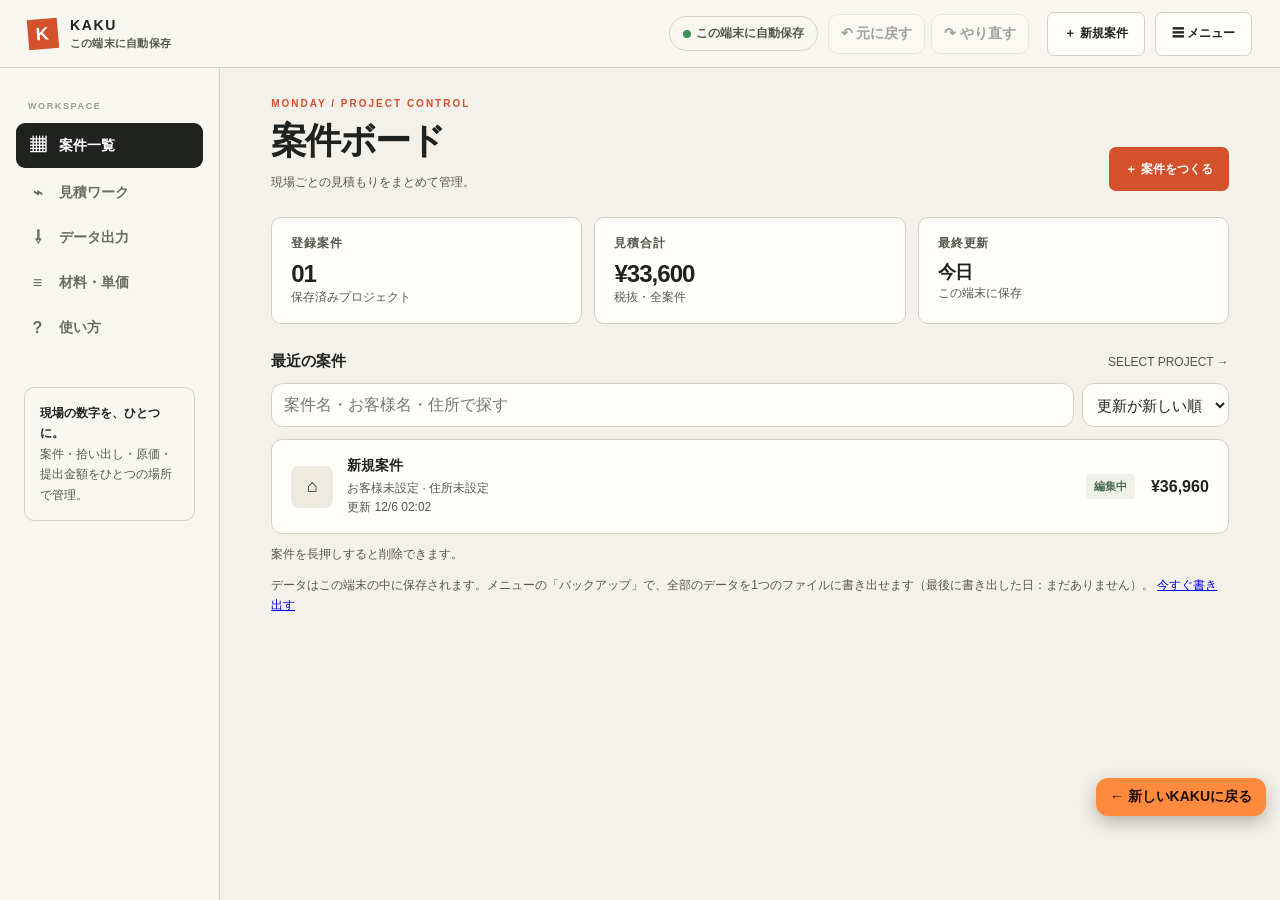
==== commit 3961189f: "現場調査のチェックリスト・天井高の読み方・同じ大きさの区画をまとめて選ぶ・単価の出どころ - ⑤書類に「現場調査のチェックリスト」（全体で確かめること・部屋ごとの寸法と天井高・図面で数えた器具。金額は" ====
--- a/old/index.html
+++ b/old/index.html
@@ -208,7 +208,7 @@
 <div class="panel" id="panel-settings"><div class="card"><h3>見積条件</h3><div class="fieldgrid"><div class="field"><label>見積番号</label><input id="number" oninput="changeField('number',this.value)"></div><div class="field"><label>見積有効期限</label><input id="expiry" placeholder="発行日より30日" oninput="changeField('expiry',this.value)"></div><div class="field"><label>諸経費（%）</label><input id="overhead" type="number" min="0" oninput="changeField('overhead',this.value)"></div><div class="field"><label>利益率（%）</label><input id="profit" type="number" min="0" oninput="changeField('profit',this.value)"></div></div></div><div class="card"><button class="btn light" onclick="duplicateProject()">この案件を複製</button> <button class="btn" style="background:#9b3528" onclick="deleteProject()">案件を削除</button></div></div>
 </section></main></div><nav class="mobilebar"><button onclick="goHome()"><span>▦</span>案件</button><button onclick="openProject()"><span>⌁</span>見積ワーク</button><button onclick="openProject();switchTab('drawing')"><span>▧</span>図面</button><button onclick="exportCSV()"><span>⇩</span>出力</button></nav></div><div class="toast" id="toast"></div>
 <script>
-const INLINE_ENGINE_B64='[base64]/jgZ/[base64]/jgIHplonjgZjjgZ/mmYLjga/[base64]/[base64]/[base64]/[base64]/jgoLjga7vvIk8YnI+5paH5a2X44Gg44GR6Kqt44G/[base64]/jgIHmi77jgYTjgoLjgozjgoToqq3jgb/pgZXjgYTjgYzlh7rjgb7jgZnjgILopovnqY3jgoLjgorjgavlhaXjgozjgovliY3jgavjgIHlv4XjgZrkuIDopqfjgafnorroqo3jgZfjgabjgY/[base64]/[base64]/[base64]/[base64]/veWKoDwvYnV0dG9uPgogIDwvc2VjdGlvbj4KCiAgPHNlY3Rpb24gYXJpYS1sYWJlbD0i5bel5LqL44GU44Go44Gu5pWw6YeP44Go6YeR6aGNIj4KICAgIDxoMj7lt6XkuovjgZTjgajjga7mlbDph4/jgajph5HpoY08L2gyPgogICAgPGRpdiBjbGFzcz0ic2hlZXQiIGlkPSJzaGVldCI+PC9kaXY+CiAgICA8cCBjbGFzcz0ibm90ZSIgc3R5bGU9Im1hcmdpbi10b3A6OHB4Ij7jg4Hjgqfjg4Pjgq/jgpLlpJbjgZnjgajjgZ3jga7ooYzjga/oqIjnrpfjgYvjgonlpJbjgozjgb7jgZnjgILljZjkvqHjgYznqbrjga7ooYzjga/[base64]/jgZs8L2J1dHRvbj4KICAgICAgPC9kaXY+CiAgICAgIDxjYW52YXMgaWQ9InRrYyIgYXJpYS1sYWJlbD0i5Zuz6Z2i44CC44K/[base64]/[base64]/44KS6Kqt44G/[base64]/[base64]/[base64]/[base64]/[base64]/[base64]/[base64]/jg6rjg7zjg4gg5Y6aMzAwIiwiIiwi446hIiksCiBDKCJkZW1vVyIsInctZFdhbGwiLCLlo4Hop6PkvZMiLCLkuIDoiKwiLCLjjqEiKSxDKCJkZW1vVyIsInctZFctY2xvdGgiLCLlo4Hop6PkvZMg44Kv44Ot44K55Yml44GM44GX44Gu44G/[base64]/[base64]/[base64]/[base64]/5ZC46Z+z5p2/IiwiIiwi446hIiksQygiZGVtb0MiLCJ3LWRDLXdvb2QiLCLlpKnkupXop6PkvZMg5p2/[base64]/jg7Pjgqzjg7wgMTnlvaLnlKgiLCIiLCLlgIsiKSxDKCJsZ3MiLCJsZy1obmcyNSIsIuODj+ODs+OCrOODvCAyNeW9oueUqCIsIiIsIuWAiyIpLAogQygibGdzIiwibGctY2xwMTkiLCLjgq/jg6rjg4Pjg5cgMTnlvaLnlKgiLCIiLCLlgIsiKSxDKCJsZ3MiLCJsZy1jbHAyNSIsIuOCr+ODquODg+ODlyAyNeW9oueUqCIsIiIsIuWAiyIpLAogLi4uWyI1MCIsIjY1IiwiNzUiLCI5MCIsIjEwMCJdLm1hcChuPT5DKCJsZ3MiLCJsZy1zdCIrbiwi44K544K/[base64]/[base64]/44O8IOWOmjEwMOS7peS4iyIsIiIsIm0iKSxDKCJkZW1vRiIsInctY3V0MTUwIiwi44Kz44Oz44Kv44Oq44O844OI44Kr44OD44K/44O8IOWOmjE1MOS7peS4iyIsIiIsIm0iKSxDKCJkZW1vRiIsInctY3V0MjAwIiwi44Kz44Oz44Kv44Oq44O844OI44Kr44OD44K/44O8IOWOmjIwMOS7peS4iyIsIiIsIm0iKSxDKCJkZW1vRiIsInctY3V0MjUwIiwi44Kz44Oz44Kv44Oq44O844OI44Kr44OD44K/44O8IOWOmjI1MOS7peS4iyIsIiIsIm0iKSxDKCJ3b3JrIiwidy1nYXJhIiwi44Kz44Oz44Kv44Oq44O844OI44Ks44Op5Yem5YiG77yI6YGL5pCs6L6844G/77yJIiwiIiwibcKzIiksQygid29yayIsIncta3Vzc2FrdSIsIuaOmOWJiu+8iOaJi+aOmOOCiu+8iSIsIiIsIm3CsyIpLEMoIndvcmsiLCJ3LXphbmRvIiwi5q6L5Zyf5Yem5YiG77yI6YGL5pCs6L6844G/[base64]/77yJIiwiIiwi5Y+wIiksQygibGFib3IiLCJ3LWVGYW4iLCLmj5vmsJfmiYcg5Y+W5LuY5omL6ZaTIiwiIiwi5Y+wIiksQygibGFib3IiLCJ3LWVCb3giLCLjg5zjg4Pjgq/[base64]/[base64]/[base64]/[base64]/miYvplpMiLCIiLCLmnpoiKSxDKCJsYWJvciIsInctbWlraXJpIiwi6KaL5YiH44KK5p2QIOWPluS7mOaJi+mWkyIsIiIsIm0iKSxDKCJsYWJvciIsInctdHN1a2EiLCLluormnZ/[base64]/44Kk44Or6LK844KK5omL6ZaTIiwiIiwi446hIiksQygid29yayIsInctZlBhbmVsIiwi44Kt44OD44OB44Oz44OR44ON44Or6LK844KK5omL6ZaTIiwiIiwi446hIiksQygid29yayIsInctZkJvYXJkIiwi5YyW57Kn5p2/6LK844KK5omL6ZaT77yI5YyW57Kn44Kx44Kk44Kr44Or44O75YyW57Kn5ZCI5p2/[base64]/[base64]/jg5zjg7zjg4kiLCIxNW1tIDkxMMOXMTgyMCIsIuOOoSIsMS42NTYpLAogQygiYm9hcmQiLCJiLWdiMjEiLCLnn7Poho/[base64]/[base64]/vvIjjgZHjgYTphbjjgqvjg6vjgrfjgqbjg6Dmnb/vvIkiLCI2bW0gOTEww5cxODIwIiwi446hIiwxLjY1NiksCiBDKCJib2FyZCIsImIta2M4Iiwi44Kx44Kk44Kr44Or5p2/77yI44GR44GE6YW444Kr44Or44K344Km44Og5p2/77yJIiwiOG1tIDkxMMOXMTgyMCIsIuOOoSIsMS42NTYpLAogQygiYm9hcmQiLCJiLWtjMTAiLCLjgrHjgqTjgqvjg6vmnb/vvIjjgZHjgYTphbjjgqvjg6vjgrfjgqbjg6Dmnb/vvIkiLCIxMG1tIDkxMMOXMTgyMCIsIuOOoSIsMS42NTYpLAogQygiYm9hcmQiLCJiLWtjMTIiLCLjgrHjgqTjgqvjg6vmnb/vvIjjgZHjgYTphbjjgqvjg6vjgrfjgqbjg6Dmnb/[base64]/[base64]/[base64]/lkLjpn7Pmnb/vvIkiLCI5bW0gMzAww5c2MDAiLCLjjqEiLDAuMTgpLAogQygiY2VpbCIsImMtc29sMTIiLCLjgr3jg7zjg6njg4jjg7PvvIjlsqnntr/lkLjpn7Pmnb/[base64]/jg63jgrnvvIgxMDAw55Wq5Y+w77yJIiwi44K144Oz44Ky44OEIOODquOCtuODvOODliAxLDAwMOWGhi9t44O7MSwwOTDlhoYv446hIiwi446hIiksCiBDKCJ3YWxsIiwid2wtcGFwZXIiLCLntJnjgq/jg63jgrnvvIjlo4HvvIkiLCLlkozntJnjg7vkuIDoiKzlk4EiLCLjjqEiKSwKIEMoIndhbGwiLCJ3bC1wYXBlckkiLCLntJnjgq/jg63jgrnvvIjlo4HvvIkiLCLovLjlhaXlo4HntJkiLCLjjqEiKSwKIEMoIndhbGwiLCJ3bC10aWxlIiwi5aOB44K/[base64]/[base64]/[base64]/[base64]/[base64]/jg63jgrnnlKgg5Ye66ZqF44Kz44O844OK44O877yI44OG44O844OX5LuY77yJIiwi5aGp44OTIiwibSIpLAogQygibWlraXJpIiwiay1jaW4iLCLjgq/[base64]/5pW0IDEzOOOAnDIxNW1t44O7UFItWFMiLCLmnKwiKSxDKCJ0c3VrYSIsInRzLXMiLCLjg5fjg6nmnZ8g5Y+X5bqn44K/44Kk44OXIDI5MFAiLCLoqr/mlbQgMjA444CcMjk1bW3jg7tQUi1TIiwi5pysIiksCiBDKCJ0c3VrYSIsInRzLW0iLCLjg5fjg6nmnZ8g5Y+X5bqn44K/44Kk44OXIDQzMFAiLCLoqr/mlbQgMjgw44CcNDM1bW0iLCLmnKwiKSxDKCJ0c3VrYSIsInRzLW1sIiwi44OX44Op5p2fIOWPl+W6p+OCv+OCpOODlyA1NjVQIiwi6Kq/5pW0IDQwNeOAnDU3MG1tIiwi5pysIiksQygidHN1a2EiLCJ0cy1sIiwi44OX44Op5p2fIOWPl+W6p+OCv+OCpOODlyA3MDBQIiwi6Kq/5pW0IDQxOOOAnDcxMG1t44O7UFItTCIsIuacrCIpLAogQygidHN1a2EiLCJ0cy14c2QiLCLjg5fjg6nmnZ8g5Y+w5p2/44K/44Kk44OXIDIyNUciLCLoqr/mlbQgMTUz44CcMjI4bW3jg7tQUi1YU0QiLCLmnKwiKSxDKCJ0c3VrYSIsInRzLXNkIiwi44OX44Op5p2fIOWPsOadv+OCv+OCpOODlyAzMDVHIiwi6Kq/5pW0IDIyM+OAnDMxMG1t44O7UFItU0QiLCLmnKwiKSwKIEMoInRzdWthIiwidHMtbWQiLCLjg5fjg6nmnZ8g5Y+w5p2/44K/44Kk44OXIDQ0NUciLCLoqr/mlbQgMjk144CcNDUwbW0iLCLmnKwiKSxDKCJ0c3VrYSIsInRzLW1sZCIsIuODl+ODqeadnyDlj7Dmnb/jgr/jgqTjg5cgNTgwRyIsIuiqv+aVtCA0MjDjgJw1ODVtbSIsIuacrCIpLEMoInRzdWthIiwidHMtbGQiLCLjg5fjg6nmnZ8g5Y+w5p2/44K/44Kk44OXIDcxNUciLCLoqr/[base64]/jg6vjg5zjg7zjg4kiLCIyMG1tIDkxMMOXMTgyMCIsIuOOoSIsMS42NTYpLAogQygiZmJhc2UiLCJmYi1wbHk5Iiwi5qeL6YCg55So5ZCI5p2/[base64]/mjIHohJrvvIkiLCIiLCLjjqEiKSxDKCJmYmFzZSIsImZiLW5lZGEiLCLmoLnlpKrvvIjmnKjmnZDvvIkiLCIiLCLjjqEiKSwKIEMoImZiYXNlIiwiZmItbW9ydGFyIiwi44Oi44Or44K/44Or5LiL5ZywIiwiIiwi446hIiksQygiZmJhc2UiLCJmYi1zbCIsIuOCu+ODq+ODleODrOODmeODquODs+OCsCIsIiIsIuOOoSIpLAogQygiZmxvb3IiLCJmLXRpbGUzMDAiLCLno4Hlmajos6rjgr/jgqTjg6siLCIzMDDop5IiLCLjjqEiLDAuMDkpLEMoImZsb29yIiwiZi10aWxlNjAwIiwi56OB5Zmo6LOq44K/44Kk44OrIiwiNjAw6KeSIiwi446hIiwwLjM2KSwKIEMoImNvbmMiLCJjYy1ybWMiLCLnlJ/jgrPjg7MiLCLlkbzjgbPlvLfluqYxOOOAnDI056iL5bqmIiwibcKzIiksQygiY29uYyIsImNjLW1lc2giLCLjg6/[base64]/[base64]/jg63jg7zjgrzjg4Pjg4jmipjjgozmiLgiLCLmma7lj4rlk4EiLCLlj7AiKSwKIEMoImZpeCIsImZ4LWtub2IiLCLjg4njgqLjg47jg5bvvIjjg6zjg5Djg7zjg4/[base64]/[base64]/lmajjg7vjgr/jg7Pjgq/jg7vkvr/luqfvvIkiLCLmma7lj4rlk4EiLCLlj7AiKSxDKCJmaXgiLCJmeC13YXNobGV0Iiwi5rip5rC05rSX5rWE5L6/5bqnIiwiIiwi5Y+wIiksQygiZml4IiwiZngtc2VuIiwi5rSX6Z2i5YyW57Kn5Y+wIDc1MCIsIuaZruWPiuWTgSIsIuWPsCIpLAogQygiZml4IiwiZngta3l1dG8iLCLntabmua/[base64]/jg7zvvIkiLCIiLCLlgIsiKSwKIEMoImZpeCIsImZ4LXRhdGFtaU8iLCLnlbMg6KGo5pu/[base64]/[base64]/[base64]/44Kk44OrIiwiIiwi446hIiksQygiZmxvb3IiLCJmLXRjIiwi44K/44Kk44Or44Kr44O844Oa44OD44OIIiwiIiwi446hIiksQygiZmxvb3IiLCJmLWxzIiwi6ZW35bC644K344O844OIIiwiIiwi446hIiksQygiZmxvb3IiLCJmLXB1Iiwi5bqK5aGX6KOF77yI44Km44Os44K/[base64]/lkIjjg5rjgqTjg7Pjg4jvvIkiLCLmnKjpg6giLCLjjqEiKSxDKCJwYWludCIsInB0LXNvcCIsIuWhl+ijhSBTT1DvvIjlkIjmiJDmqLnohILoqr/lkIjjg5rjgqTjg7Pjg4jvvIkiLCLmnKjpg6jjg7vpiYTpg6giLCLjjqEiKSwKIEMoInBhaW50IiwicHQtY2wiLCLloZfoo4Ug44Km44Os44K/[base64]/[base64]/[base64]/gyIsIm0iKSwKIEMoIndpcmUiLCJlLWN2OC0zIiwiQ1bjgrHjg7zjg5bjg6siLCI4c3EgM+W/gyIsIm0iKSxDKCJ3aXJlIiwiZS1jdjE0LTMiLCJDVuOCseODvOODluODqyIsIjE0c3EgM+W/[base64]/[base64]/[base64]/[base64]/5LuY77yJIiwi44OR44OK44K944OL44OD44KvIEZBMTAzMTJDTEUx77yL6KGo56S65p2/[base64]/jg7zjg5/jg4rjg6vku5jvvIkiLCLlgIsiKSxDKCJlbGVjIiwiZS1od2giLCLpm7vmsJfmuKnmsLTlmajvvIjlsI/[base64]/[base64]/[base64]/[base64]/[base64]/[base64]/jg5zjgr/vvIkiLCLlgIsiKSwKIEMoInBpcGUiLCJwLWR2bCIsIkRWIOWkp+absuOBjOOCiuOCqOODq+ODnO+8iOaOkuawtOe2meaJi++8iSIsIjUw77yI44Kv44Oc44K/77yJIiwi5YCLIiksQygicGlwZSIsInAtZHZ5IiwiRFYgNDXCsFnvvIjmjpLmsLTntpnmiYvvvIkiLCI1MO+8iOOCr+ODnOOCv++8iSIsIuWAiyIpLAogQygicGlwZSIsInAtaG9vbiIsIuS/[base64]/kvr/[base64]/44O844O76LOH5p2Q6YCa6LKp44Gu6LKp5aOy5L6h5qC877yI56iO6L6877yJ44KSIOOOoeODu23jg7vlgIvjgYLjgZ/jgorjgavnm7TjgZfjgZ/nm67lronvvIgyMDI25bm0MTDmnIjoqr/[base64]/[base64]/[base64]/jg6rjg7zjg4jjga7ljprjgb/[base64]/[base64]/bnVsbDsKfTsKLyog6KaL56mN44KC44KK44Gu5Y2Y5L6h77ya44Gd44Gu6KaL56mN44KC44KK44Gn5L2/[base64]/[base64]/jgIzlrprkvqHDl+S7leWFpeOCjOaOm+OBkeeOh+OAjeOAgeaJi+mWk++8iHct77yJ44Gv44CM5Y2Y5L6hw5fmiYvplpPjga7ljp/[base64]/[base64]/jgqvjg4rjgIHnqbrnmb3jg7voqJjlj7fjgpLnhKHoppbjgILljLrliIfjgaPjgZ/[base64]/jgq3jg6oiXSxbIuW3vuacqCIsIuODj+ODkOOCrSJdLFsi5bu744KK57iBIiwi44Oe44Ov44Oq44OW44OBIl0sWyLpoY3nuIEiLCLjgqzjgq/[base64]/jg7MiXSxbIueEoeWeoiIsIuODoOOCryJdLFsi57SZIiwi44Kr44OfIl0sCiBbIuWhl+ijhSIsIuODiOOCveOCpiJdLFsi6Kej5L2TIiwi44Kr44Kk44K/44KkIl0sWyLliaXjgYzjgZciLCLjg4/jgqzjgrciXSxbIumJhOetiyIsIuODhuODg+OCreODsyJdLFsi44OW44Ot44OD44KvIiwi44OW44Ot44OD44KvIOOCt+ODvOODk+ODvCJdLFsi44Os44Oz44KsIiwi44Os44Oz44KsIl0sWyLnlbMiLCLjgr/jgr/[base64]/[base64]/[base64]/44K444K344On44OqIl0sWyLmsrnmgKciLCLjg6bjgrvjgqQiXSxbIuawtOaApyIsIuOCueOCpOOCu+OCpCJdLFsi6YmE6YOoIiwi44OG44OE44OWIl0sWyLmnKjpg6giLCLjg6Ljgq/[base64]/44K/44OfIl0sWyLooajmm7/[base64]/[base64]/44OGIl0sWyLmlr3lt6UiLCLjgrvjgrPjgqYiXSxbIuaIuOW9k+OBn+OCiiIsIuODiOOCouOCv+ODqiJdLFsi5pys5L2TIiwi44Ob44Oz44K/[base64]/[base64]/[base64]/jgYvvvIkgKi8KY29uc3QgX0s9az0+L1x8KOWjgXzplpPku5XliIfjgoopXHwvLnRlc3Qoayk/[base64]/[base64]/44GI77ya5ZCM44GY56iu6aGe44O75ZCM44GY5Y2Y5L2N44Gu5ZOB55uu44Gr44Gg44GR5pu/44GI44KJ44KM44KLICovCiAgY29uc3QgU1c9SigpLnN3YXB8fHt9LFNGPUooKS5zd2FwRnJvbXx8e307ICAvKiDpg6jlsYvjgafmnZDmlpnjgpLpgbjjgbPnm7TjgZfjgZ/jgonjgIHmmI7ntLDjga7lt67jgZfmm7/jgYjjga/[base64]/[base64]/[base64]/[base64]/44Gu44GC44KL5aOB44Gv44CM6Z2i56mNw5fljprjgb/jgI3jgIHjgbvjgYvjga/jgIzpnaLnqY3DlzHjjqHjgYLjgZ/jgorjga7lu4PmnZDph4/jgI0gKi8KICBjb25zdCB0aGljaz1pZD0+e2NvbnN0IG09KGl0ZW0oaWQpPy5uYW1lfHwiIikubWF0Y2goL+WOmihcZCspLyk7cmV0dXJuIG0/[base64]/ph4/DlyR7WkFORE9fRn3vvIjmjpjjgovjgajjgYvjgZXjgYzlopfjgYjjgovliIbvvIlgKTsKICAgICBhZGQoRywiaHp8YmFjayIsInctdW1lIixzdW0uYmFjayxudWxsLCLmjpjjgaPjgZ/[base64]/[base64]/YOaXouWtmOOCkuaui+OBmSAke3IyKHQua2MpfeOOoWA6IiIpOwogIGFkZCgi5LiL5ZywIiwidy1sZ3NXIiwidy1sZ3NXIix0Lmxnc1csbnVsbCx0Lmt3PjA/YOaXouWtmOOCkuaui+OBmSAke3IyKHQua3cpfeOOoWA6IiIpOwogIGFkZCgi5LiL5ZywIiwidy1sZ3NQIiwidy1sZ3NQIixwYixudWxsLHBiPjA/[base64]/[base64]/[base64]/[base64]/jg63jgrnovrzjgb/jgafmlbDjgYjjgovvvIjjg5Tjg4Pjgr/jg6rjgavjgZfjgarjgYTvvInjgILmnb/nianjga/mnprmlbDjgavliIfjgorkuIrjgZLjgabmnprmlbDjgbbjgpPjga7jjqHjgIHjgbvjgYvjga/libLjgorlopfjgZfjgaYwLjHljZjkvY3jgafliIfjgorkuIrjgZLjgILmiYvplpPjga/[base64]/[base64]/[base64]/jgbnjgovvvIjmpJzntKLntZDmnpzjgpLliKXjga7nlLvpnaLjgafplovjgY/vvIkgLS0tLSAqLwpjb25zdCBORVQ9W1siR29vZ2xlIixxPT4iaHR0cHM6Ly93d3cuZ29vZ2xlLmNvbS9zZWFyY2g/cT0iK2VuY29kZVVSSUNvbXBvbmVudChxKyIg5L6h5qC8IildLFsi44Oi44OO44K/[base64]/[base64]/[base64]/MDoxfTsKICAgIGNvbnN0IGl0ZW1zPWFsbEl0ZW1zKCkuZmlsdGVyKGk9PmkuY2F0PT09Y2F0JiZtYXRjaChpLHEpJiYoIXBrLm9ubHl8fHBrLm9ubHkoaSkpKS5tYXAoKGl0LGl4KT0+W2l0LHE/[base64]/[base64]/[base64]/[base64]